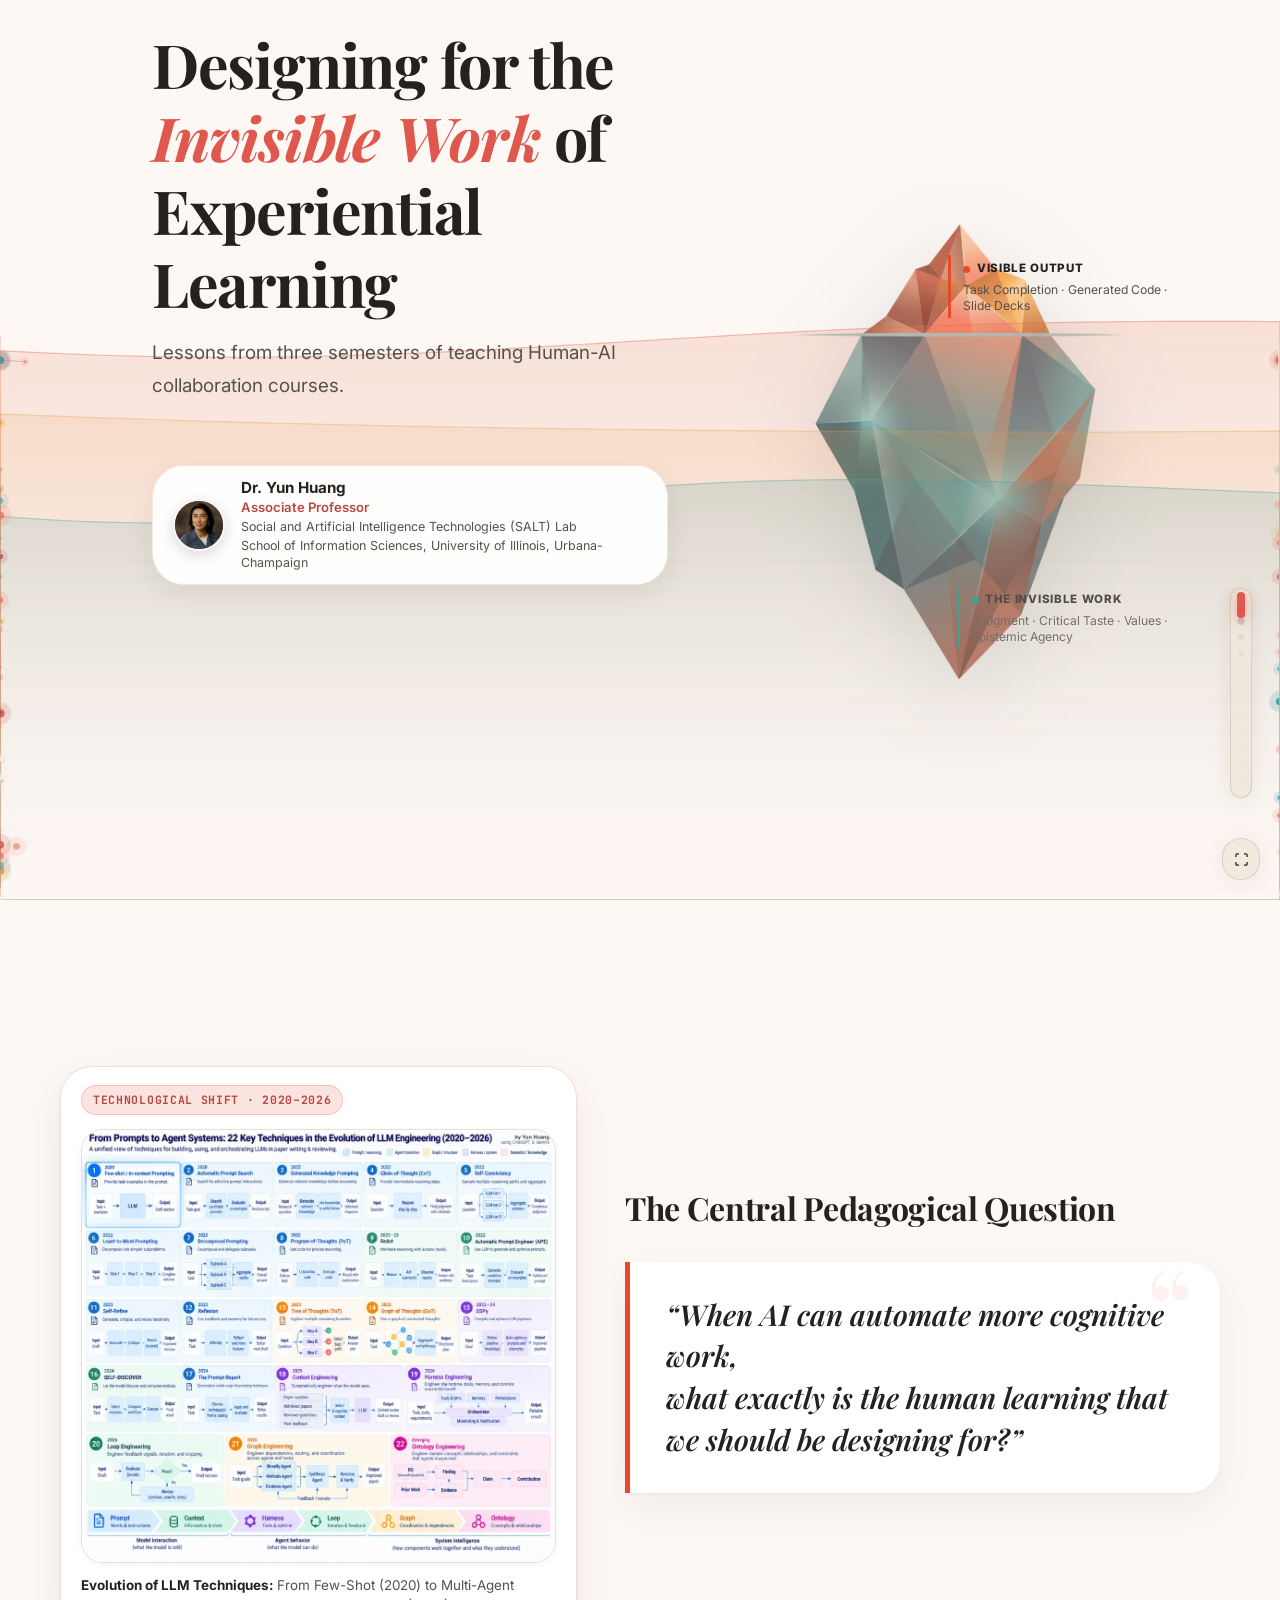
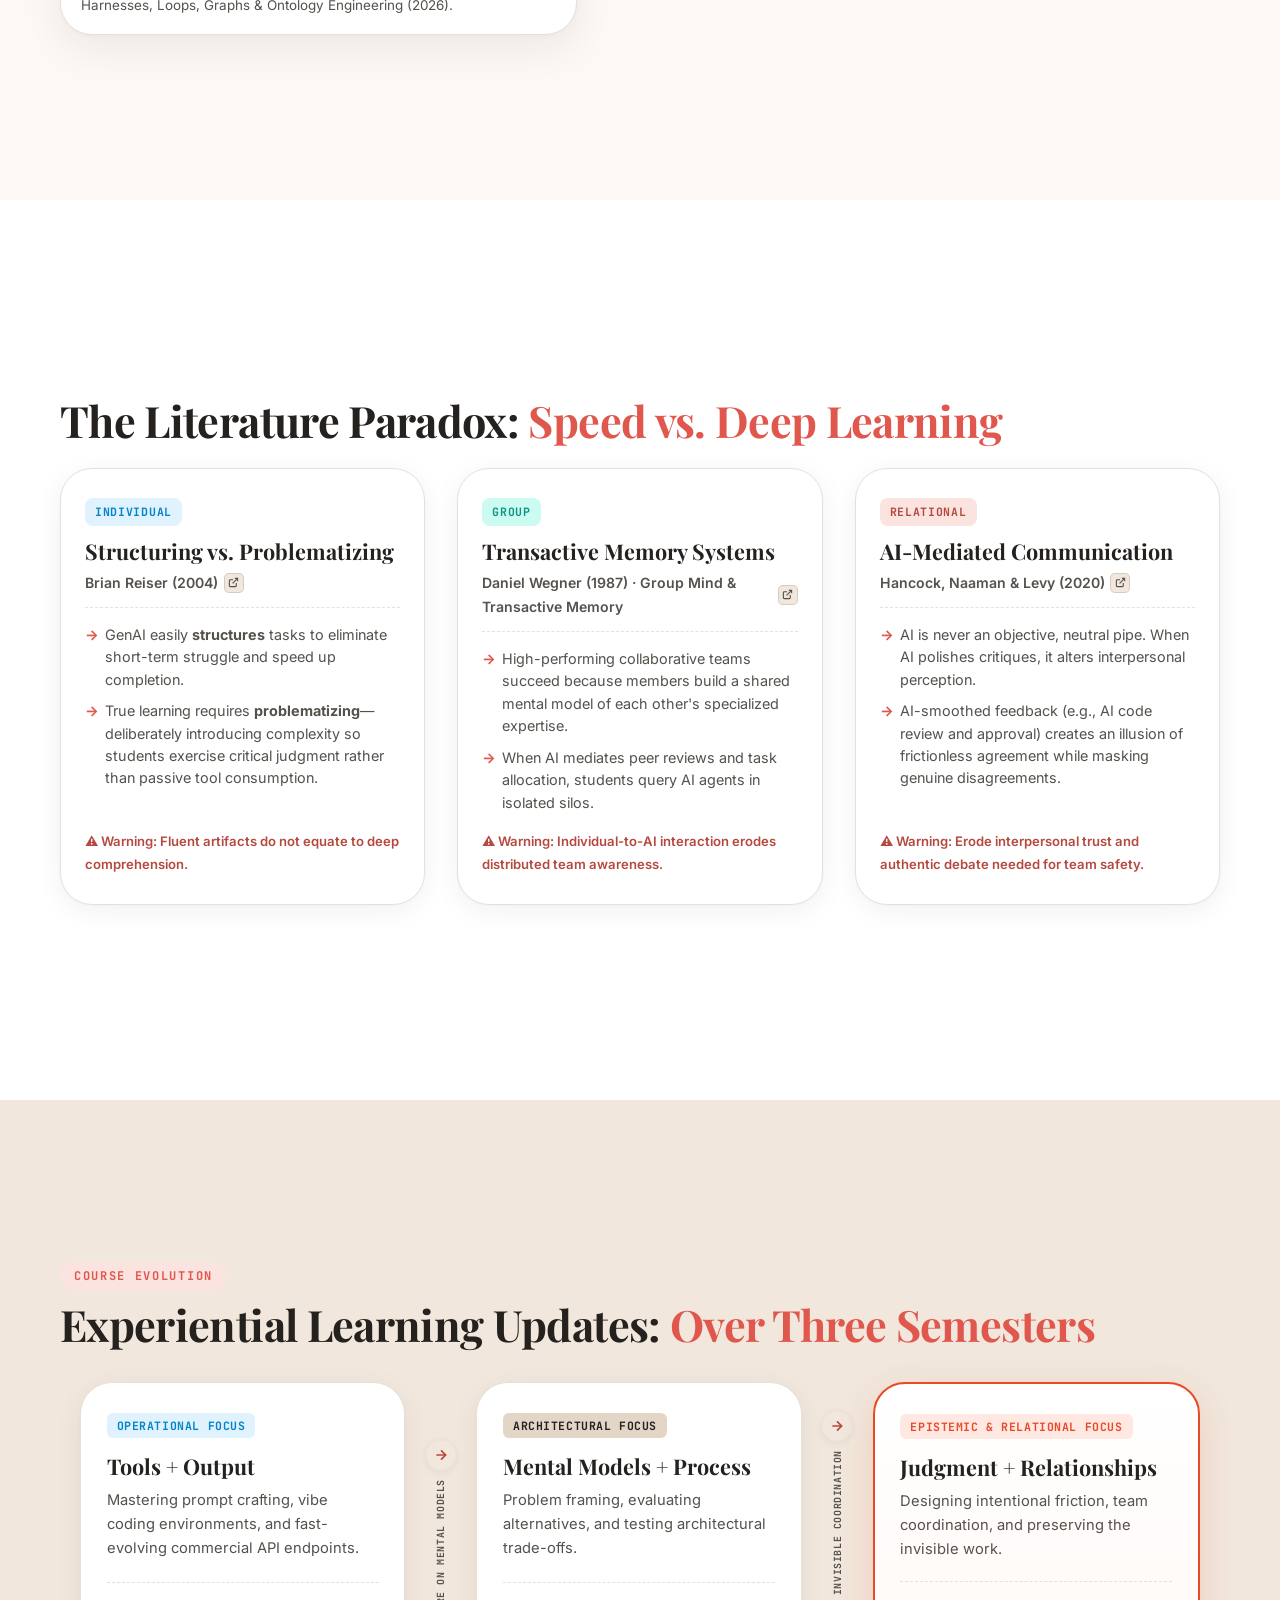
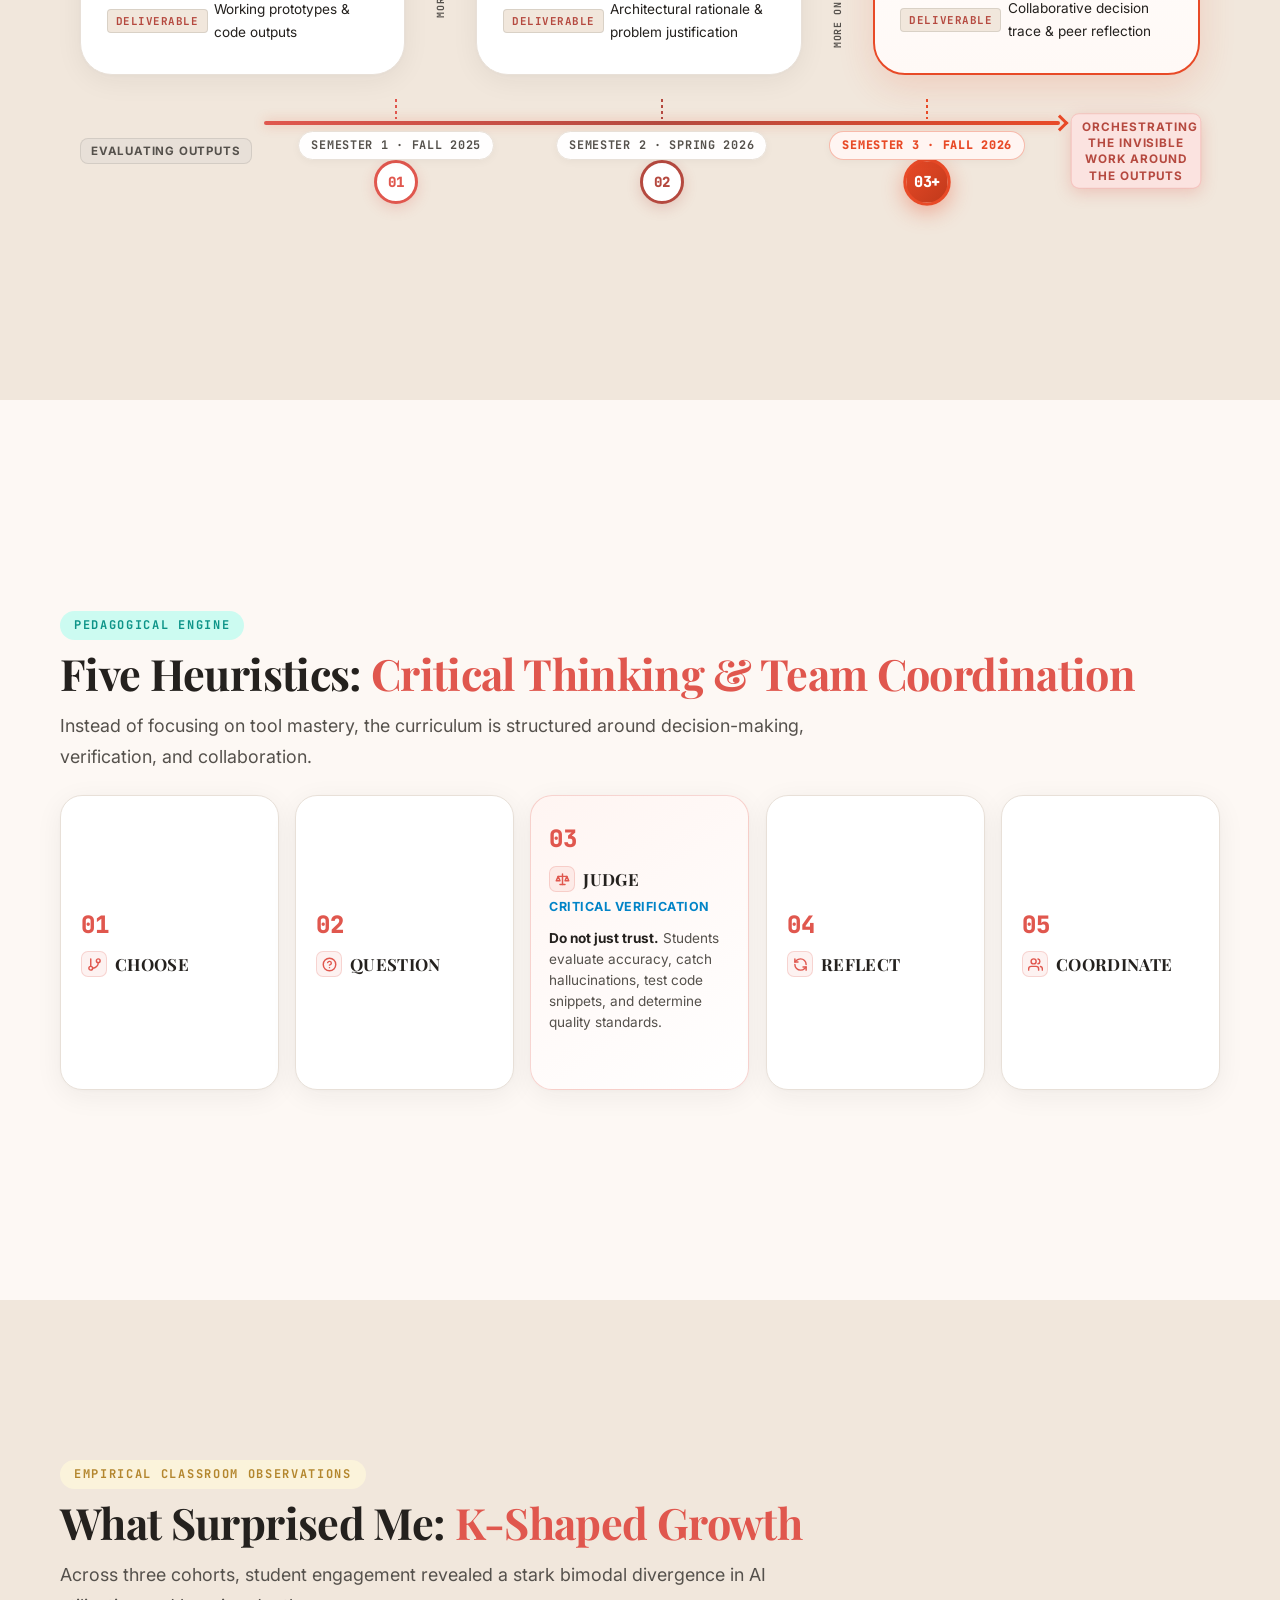
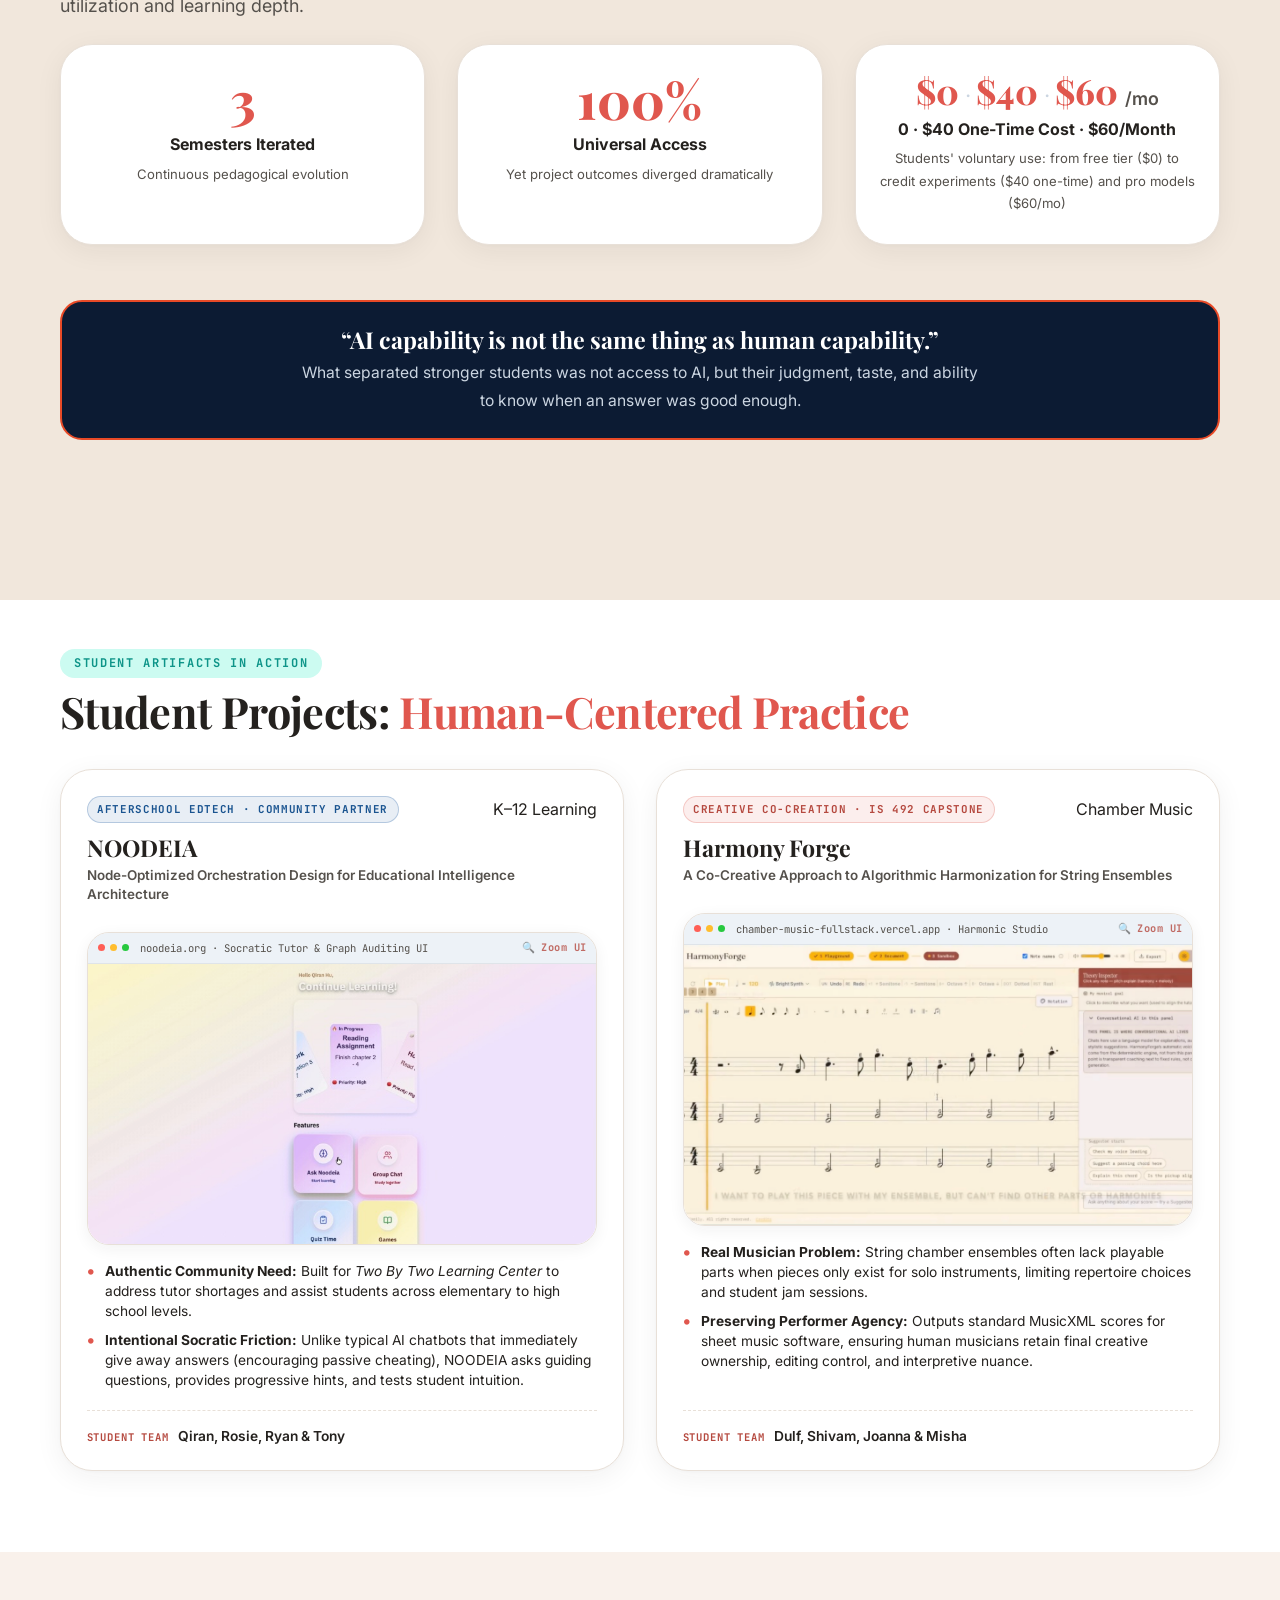
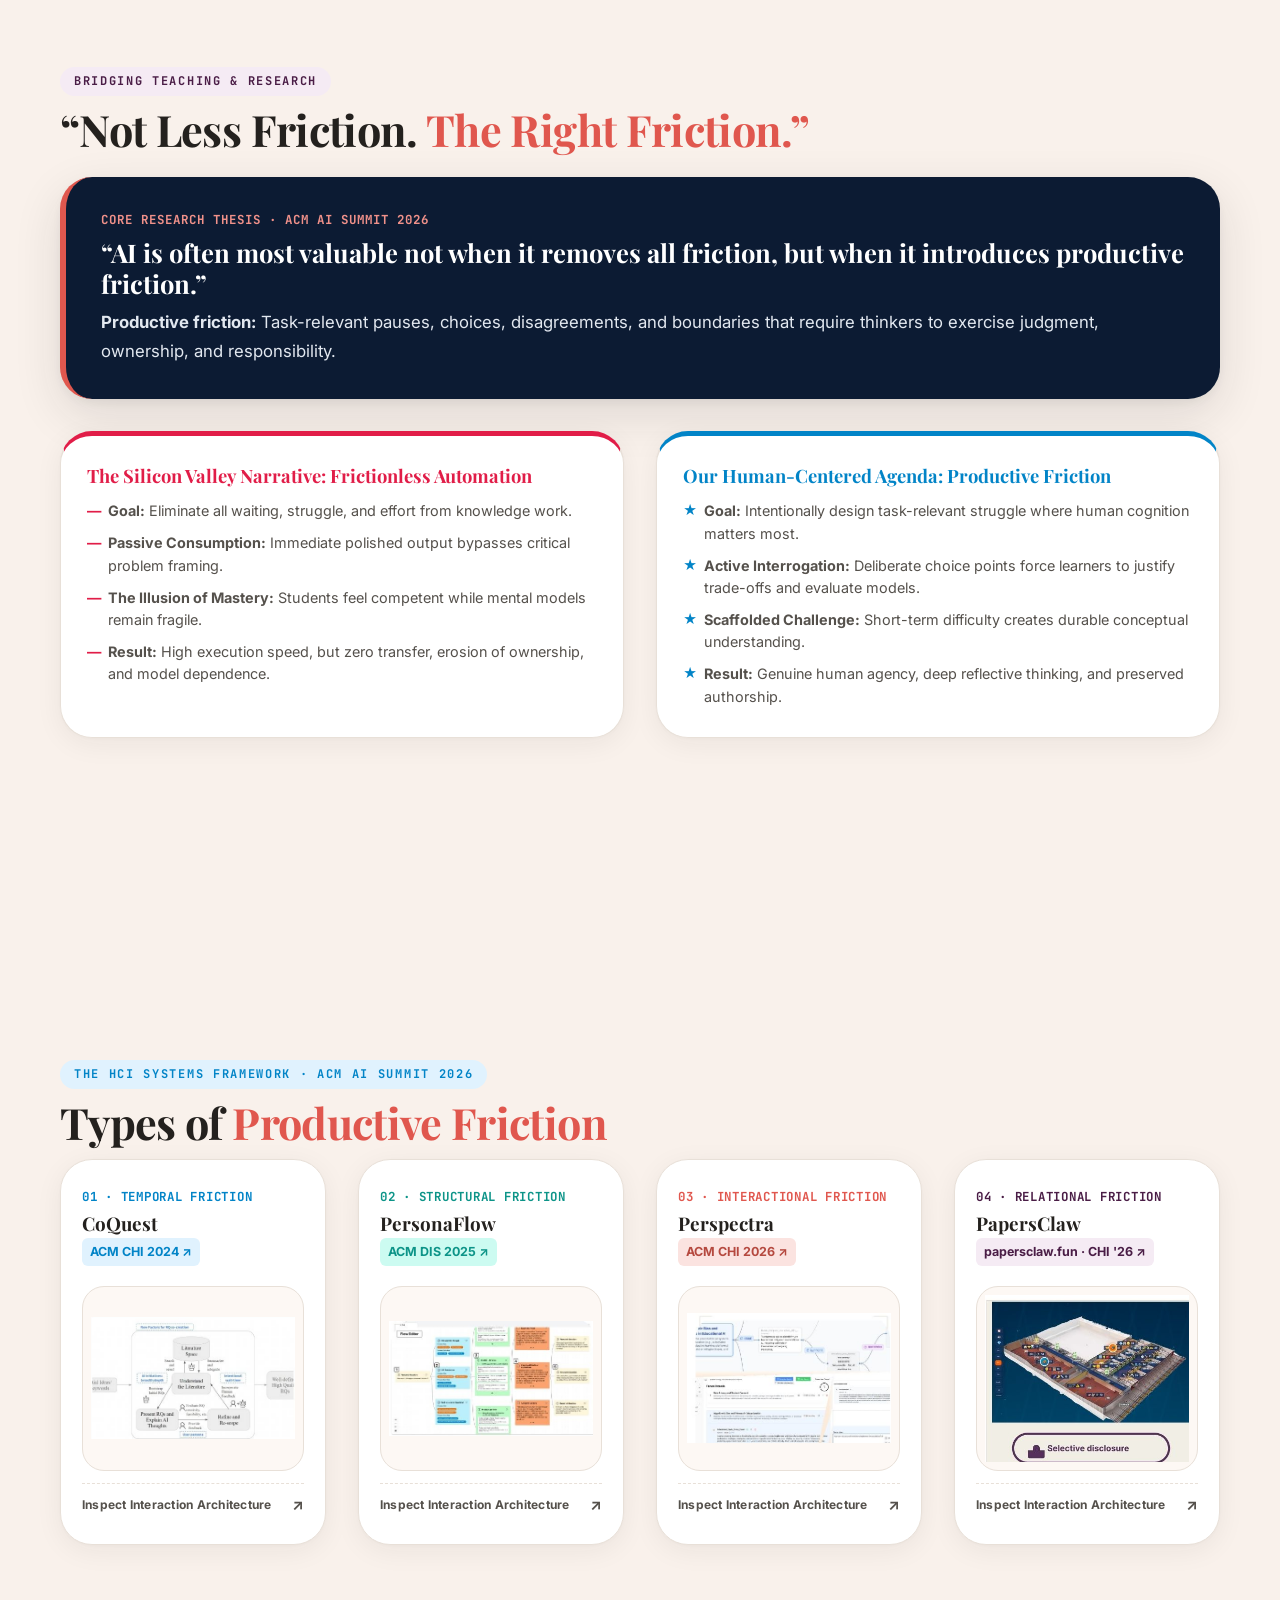
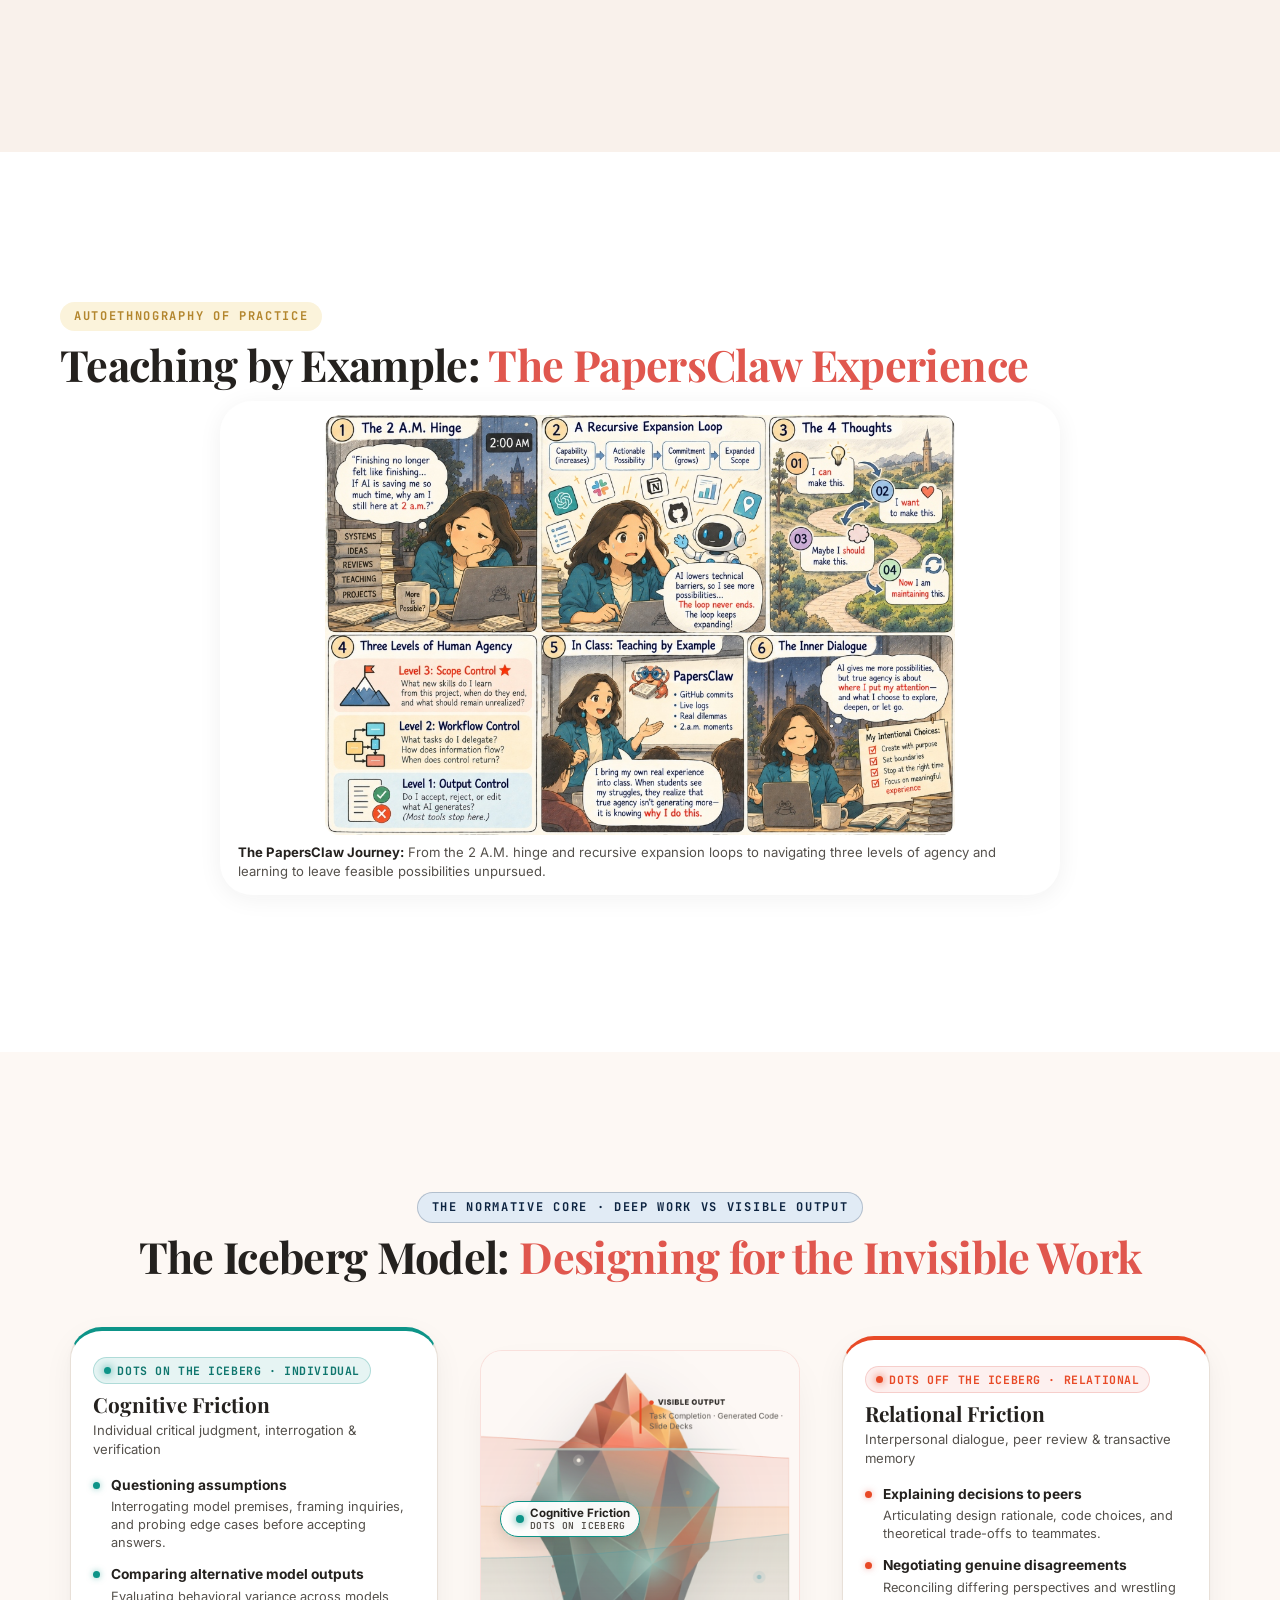
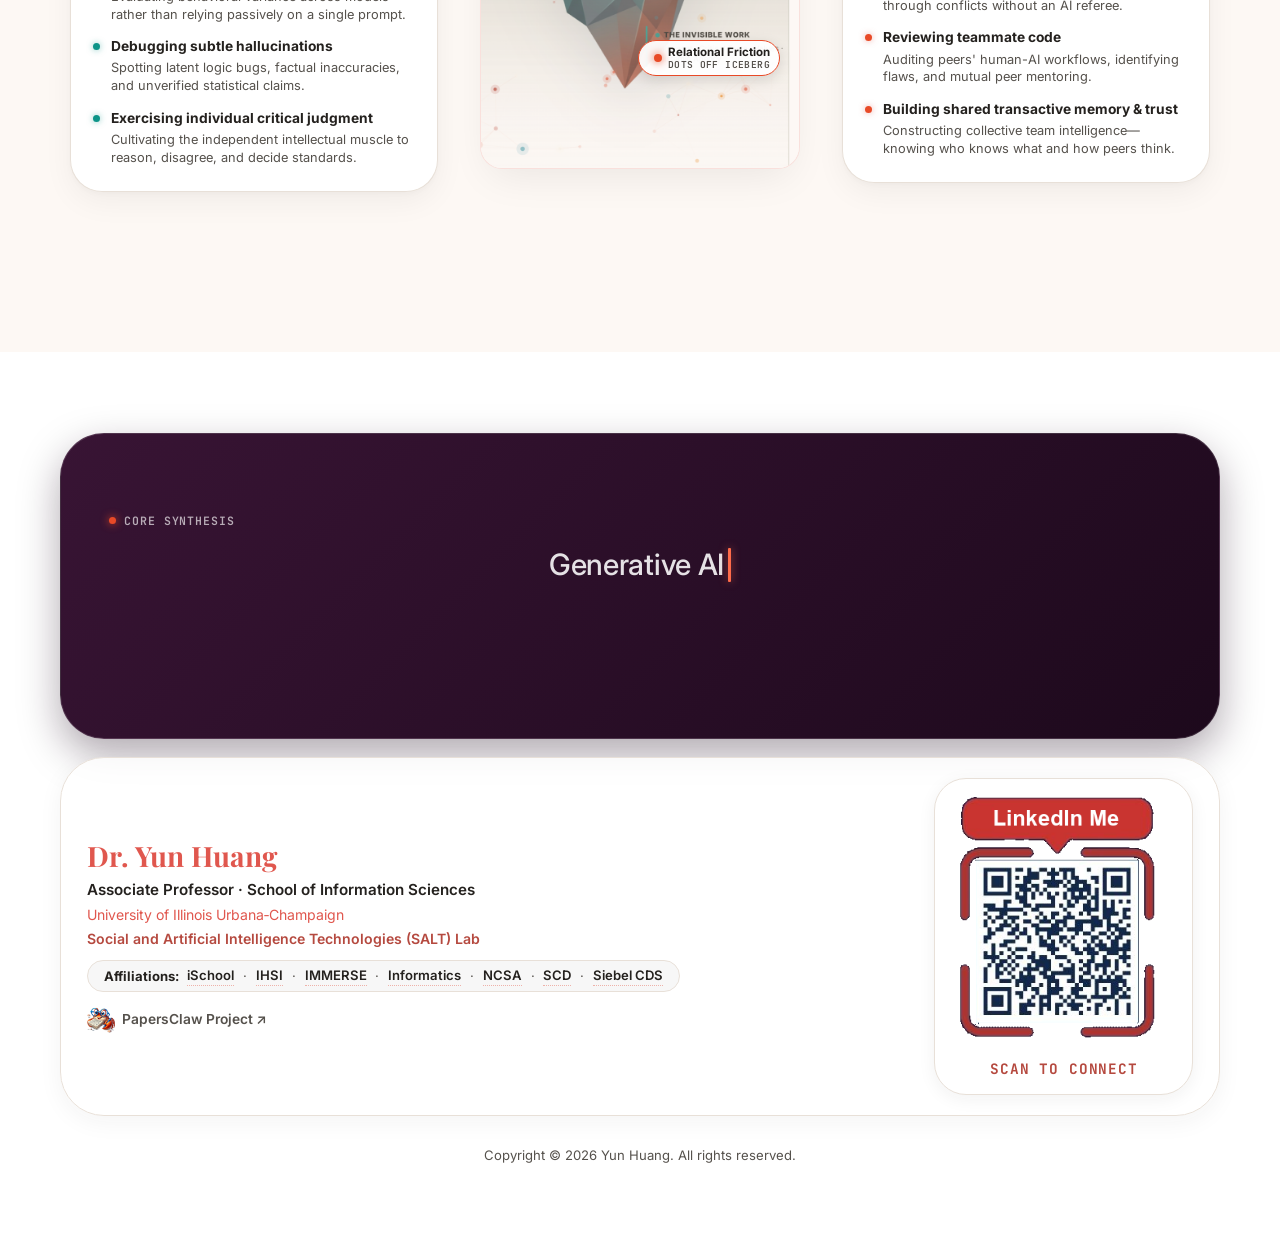
==== index.html @ 79f4a372 "Publish website release local" ====
<!DOCTYPE html> <html lang="en"> <head> <meta charset="UTF-8"> <meta name="viewport" content="width=device-width,initial-scale=1"> <title>Designing for the Invisible Work of Experiential Learning in the Era of AI — Dr. Yun Huang</title> <meta name="description" content="An interactive warm editorial scrollytelling presentation on embedding Human-Centered Design and Productive Friction into AI experiential learning, by Dr. Yun Huang at the Siebel Center for Design, UIUC."> <meta property="og:title" content="Designing for the Invisible Work — Dr. Yun Huang | Siebel Center for Design"> <meta property="og:type" content="article"> <link rel="icon" type="image/svg+xml" href="/assets/favicon-CUaUsV7Q.svg"> <script type="module" crossorigin src="/assets/app-CXg5jJ7I.js"></script> <link rel="stylesheet" crossorigin href="/assets/app-BGMHaXnI.css"> </head> <body> <div class="progress-bar" aria-hidden="true"></div> <div class="top-hover-zone" id="topHoverZone" aria-hidden="true"></div> <header class="nav-header on-first-page" id="topNav"> <div class="nav-brand"> <div class="nav-logo" aria-hidden="true">YH</div> <div class="nav-title"> Dr. Yun Huang <span>Associate Professor · School of Information Sciences, University of Illinois, Urbana-Champaign</span> </div> </div> <div class="nav-controls"> <div class="course-badge"> <svg width="12" height="12" viewBox="0 0 24 24" fill="none" stroke="currentColor" stroke-width="2.5"> <circle cx="12" cy="12" r="10"/> <path d="M12 16v-4m0-4h.01"/> </svg> SCD Talk · Sept 2026 </div> </div> </header> <nav class="vertical-progress-dock" id="verticalProgressDock" aria-label="12-Slide Deck Progress"> <div class="dock-thumb" id="dockThumb" role="slider" aria-label="Slide Scrubber" aria-valuemin="1" aria-valuemax="12" aria-valuenow="1" tabindex="0" title="Drag up or down to scrub through slides"> <span class="thumb-tooltip" id="thumbTooltip">0:00 · The Pedagogical Pivot</span> </div> <a href="#slide-1" class="vertical-progress-pill active" data-slide="1" aria-label="Slide 1: The Pedagogical Pivot"> <span class="pill-tooltip">0:00 · The Pedagogical Pivot</span> </a> <a href="#slide-2" class="vertical-progress-pill" data-slide="2" aria-label="Slide 2: The Central Question"> <span class="pill-tooltip">0:30 · The Central Question</span> </a> <a href="#slide-3" class="vertical-progress-pill" data-slide="3" aria-label="Slide 3: Literature Paradox"> <span class="pill-tooltip">0:45 · Literature Paradox</span> </a> <a href="#slide-4" class="vertical-progress-pill" data-slide="4" aria-label="Slide 4: Three Semesters Updates"> <span class="pill-tooltip">1:15 · Three Semesters Updates</span> </a> <a href="#slide-5" class="vertical-progress-pill" data-slide="5" aria-label="Slide 5: Five Heuristics"> <span class="pill-tooltip">1:45 · Five Heuristics</span> </a> <a href="#slide-6" class="vertical-progress-pill" data-slide="6" aria-label="Slide 6: K-Shaped Growth"> <span class="pill-tooltip">2:45 · K-Shaped Growth</span> </a> <a href="#slide-7" class="vertical-progress-pill" data-slide="7" aria-label="Slide 7: Student Projects"> <span class="pill-tooltip">3:30 · Student Projects</span> </a> <a href="#slide-8" class="vertical-progress-pill" data-slide="8" aria-label="Slide 8: The Right Friction"> <span class="pill-tooltip">4:00 · The Right Friction</span> </a> <a href="#slide-9" class="vertical-progress-pill" data-slide="9" aria-label="Slide 9: 4 Types of Friction"> <span class="pill-tooltip">4:40 · 4 Types of Friction</span> </a> <a href="#slide-10" class="vertical-progress-pill" data-slide="10" aria-label="Slide 10: PapersClaw & Scope Control"> <span class="pill-tooltip">5:20 · PapersClaw & Scope Control</span> </a> <a href="#slide-11" class="vertical-progress-pill" data-slide="11" aria-label="Slide 11: The Iceberg Model"> <span class="pill-tooltip">6:10 · The Iceberg Model</span> </a> <a href="#slide-12" class="vertical-progress-pill" data-slide="12" aria-label="Slide 12: Designing for Invisible Work"> <span class="pill-tooltip">6:55 · Designing for Invisible Work</span> </a> </nav> <div class="bottom-controls" id="bottomControls" aria-label="Presenter Controls"> <button class="bottom-btn" id="btnFullscreen" aria-label="Toggle Fullscreen" title="Toggle Fullscreen (F)"> <svg width="15" height="15" viewBox="0 0 24 24" fill="none" stroke="currentColor" stroke-width="2"> <path d="M8 3H5a2 2 0 0 0-2 2v3m18 0V5a2 2 0 0 0-2-2h-3m0 18h3a2 2 0 0 0 2-2v-3M3 16v3a2 2 0 0 0 2 2h3"/> </svg> <span class="btn-tooltip">Fullscreen (F)</span> </button> </div> <section class="section section--cream hero" id="slide-1"> <canvas id="heroWaveCanvas" class="hero-wave-canvas" aria-hidden="true"></canvas> <div class="hero-inner"> <div class="hero-text"> <h1 class="hero-title"> Designing for the <em>Invisible Work</em> of Experiential Learning </h1> <p class="hero-description"> Lessons from three semesters of teaching Human-AI collaboration courses. </p> <div class="hero-speaker"> <div class="hero-speaker-avatar"> <img src="/assets/yun_huang-CgcAdXYY.jpg?v=headshot_v2" alt="Dr. Yun Huang"> </div> <div class="hero-speaker-info"> <strong>Dr. Yun Huang</strong> <span class="speaker-role">Associate Professor</span> <span class="speaker-affiliation">Social and Artificial Intelligence Technologies (SALT) Lab</span> <span class="speaker-affiliation">School of Information Sciences, University of Illinois, Urbana-Champaign</span> </div> </div> </div> <div class="hero-visual"> <div class="hero-iceberg-wrapper"> <img src="/assets/hero_iceberg-BILG-JTS.png?v=transparent" alt="Experiential Learning Iceberg Model" class="hero-iceberg-img"> <div class="hero-iceberg-tag hero-iceberg-tag--above"> <div class="tag-title"><span class="dot"></span> Visible Output</div> <span class="tag-sub">Task Completion · Generated Code · Slide Decks</span> </div> <div class="hero-iceberg-tag hero-iceberg-tag--below"> <div class="tag-title"><span class="dot dot--teal"></span> The Invisible Work</div> <span class="tag-sub">Judgment · Critical Taste · Values · Epistemic Agency</span> </div> </div> </div> </div> </section> <section class="section section--cream central-question-page" id="slide-2" style="background:var(--cream)!important"> <div class="section-inner"> <div class="question-page-grid"> <div class="question-page-media reveal-left"> <div class="infographic-preview-card" data-popup-target="modal-prompt-evolution" role="button" tabindex="0" title="Click to view full high-res infographic"> <div class="infographic-badge-bar"> <span class="infographic-pill">Technological Shift · 2020–2026</span> </div> <div class="infographic-image-frame"> <img src="/assets/prompt_evolution-LneA-CwV.jpg?v=22tech" alt="From Prompts to Agent Systems: 22 Key Techniques in the Evolution of LLM Engineering (2020-2026)"> </div> <div class="infographic-caption-bar"> <strong>Evolution of LLM Techniques:</strong> From Few-Shot (2020) to Multi-Agent Harnesses, Loops, Graphs & Ontology Engineering (2026). </div> </div> </div> <div class="question-page-content reveal-right"> <h2 class="question-page-heading">The Central Pedagogical Question</h2> <div class="hero-question-display"> <blockquote class="hero-question-quote"> “When AI can automate more cognitive work,<br> what exactly is the human learning that we should be designing for?” </blockquote> </div> </div> </div> </div> </section> <section class="section section--white" id="slide-3"> <div class="section-inner"> <div class="section-header reveal"> <h2>The Literature Paradox: <span class="accent">Speed vs. Deep Learning</span></h2> </div> <div class="theory-trio reveal stagger"> <div class="theory-card" style="--i:0"> <span class="theory-badge badge-sky">Individual</span> <h3> <a href="https://doi.org/10.1207/s15327809jls1303_2" target="_blank" rel="noopener" class="paper-link" title="Read Brian Reiser (2004) Original Paper"> Structuring vs. Problematizing </a> </h3> <div class="theory-author"> <a href="https://doi.org/10.1207/s15327809jls1303_2" target="_blank" rel="noopener" class="author-citation-link" title="Brian Reiser (2004) Journal of the Learning Sciences"> Brian Reiser (2004) <span class="citation-icon-btn" aria-label="Open paper"><svg width="11" height="11" viewBox="0 0 24 24" fill="none" stroke="currentColor" stroke-width="2.4"> <path d="M18 13v6a2 2 0 0 1-2 2H5a2 2 0 0 1-2-2V8a2 2 0 0 1 2-2h6"/> <polyline points="15 3 21 3 21 9"/> <line x1="10" y1="14" x2="21" y2="3"/> </svg></span> </a> </div> <ul class="theory-bullets"> <li>GenAI easily <strong>structures</strong> tasks to eliminate short-term struggle and speed up completion. </li> <li>True learning requires <strong>problematizing</strong>—deliberately introducing complexity so students exercise critical judgment rather than passive tool consumption.</li> </ul> <div class="theory-warning">⚠️ Warning: Fluent artifacts do not equate to deep comprehension.</div> </div> <div class="theory-card" style="--i:1"> <span class="theory-badge badge-teal">Group</span> <h3> <a href="https://doi.org/10.1007/978-1-4612-4634-3_9" target="_blank" rel="noopener" class="paper-link" title="Read Daniel Wegner (1987) Original Paper"> Transactive Memory Systems </a> </h3> <div class="theory-author"> <a href="https://doi.org/10.1007/978-1-4612-4634-3_9" target="_blank" rel="noopener" class="author-citation-link" title="Daniel Wegner (1987) Transactive Memory in Theories of Group Behavior"> Daniel Wegner (1987) · Group Mind &amp; Transactive Memory <span class="citation-icon-btn" aria-label="Open paper"><svg width="11" height="11" viewBox="0 0 24 24" fill="none" stroke="currentColor" stroke-width="2.4"> <path d="M18 13v6a2 2 0 0 1-2 2H5a2 2 0 0 1-2-2V8a2 2 0 0 1 2-2h6"/> <polyline points="15 3 21 3 21 9"/> <line x1="10" y1="14" x2="21" y2="3"/> </svg></span> </a> </div> <ul class="theory-bullets"> <li>High-performing collaborative teams succeed because members build a shared mental model of each other's specialized expertise.</li> <li>When AI mediates peer reviews and task allocation, students query AI agents in isolated silos.</li> </ul> <div class="theory-warning">⚠️ Warning: Individual-to-AI interaction erodes distributed team awareness.</div> </div> <div class="theory-card" style="--i:2"> <span class="theory-badge badge-orange">Relational</span> <h3> <a href="https://doi.org/10.1093/jcmc/zmz022" target="_blank" rel="noopener" class="paper-link" title="Read Hancock et al. (2020) Original Paper"> AI-Mediated Communication </a> </h3> <div class="theory-author"> <a href="https://doi.org/10.1093/jcmc/zmz022" target="_blank" rel="noopener" class="author-citation-link" title="Hancock, Naaman &amp; Levy (2020) Journal of Computer-Mediated Communication"> Hancock, Naaman &amp; Levy (2020) <span class="citation-icon-btn" aria-label="Open paper"><svg width="11" height="11" viewBox="0 0 24 24" fill="none" stroke="currentColor" stroke-width="2.4"> <path d="M18 13v6a2 2 0 0 1-2 2H5a2 2 0 0 1-2-2V8a2 2 0 0 1 2-2h6"/> <polyline points="15 3 21 3 21 9"/> <line x1="10" y1="14" x2="21" y2="3"/> </svg></span> </a> </div> <ul class="theory-bullets"> <li>AI is never an objective, neutral pipe. When AI polishes critiques, it alters interpersonal perception. </li> <li>AI-smoothed feedback (e.g., AI code review and approval) creates an illusion of frictionless agreement while masking genuine disagreements. </li> </ul> <div class="theory-warning">⚠️ Warning: Erode interpersonal trust and authentic debate needed for team safety. </div> </div> </div> </div> </section> <section class="section section--sand" id="slide-4"> <div class="section-inner"> <div class="section-header reveal"> <div class="section-label section-label--coral">Course Evolution</div> <h2>Experiential Learning Updates: <span class="accent">Over Three Semesters</span></h2> </div> <div class="goals-timeline timeline-unfold-container reveal" id="goalsTimeline"> <div class="timeline-cards-row"> <div class="timeline-card" style="--i:0"> <div class="timeline-card-header"> <span class="timeline-level-badge level-operational">Operational Focus</span> </div> <h4>Tools + Output</h4> <p>Mastering prompt crafting, vibe coding environments, and fast-evolving commercial API endpoints.</p> <div class="evolution-card-meta"> <span class="meta-tag">Deliverable</span> Working prototypes &amp; code outputs </div> </div> <div class="timeline-flow-connector" aria-hidden="true"> <div class="flow-circle"> <svg width="16" height="16" viewBox="0 0 24 24" fill="none" stroke="currentColor" stroke-width="2.5"> <path d="M5 12h14M12 5l7 7-7 7"/> </svg> </div> <span class="flow-text">More on Mental Models</span> </div> <div class="timeline-card" style="--i:1"> <div class="timeline-card-header"> <span class="timeline-level-badge level-architectural">Architectural Focus</span> </div> <h4>Mental Models + Process</h4> <p>Problem framing, evaluating alternatives, and testing architectural trade-offs.</p> <div class="evolution-card-meta"> <span class="meta-tag">Deliverable</span> Architectural rationale &amp; problem justification </div> </div> <div class="timeline-flow-connector" aria-hidden="true"> <div class="flow-circle"> <svg width="16" height="16" viewBox="0 0 24 24" fill="none" stroke="currentColor" stroke-width="2.5"> <path d="M5 12h14M12 5l7 7-7 7"/> </svg> </div> <span class="flow-text">More on Invisible Coordination</span> </div> <div class="timeline-card timeline-card--culmination" style="--i:2"> <div class="timeline-card-header"> <span class="timeline-level-badge level-relational">Epistemic &amp; Relational Focus</span> </div> <h4>Judgment + Relationships</h4> <p>Designing intentional friction, team coordination, and preserving the invisible work.</p> <div class="evolution-card-meta"> <span class="meta-tag">Deliverable</span> Collaborative decision trace &amp; peer reflection </div> </div> </div> <div class="timeline-track-header"> <div class="timeline-track-with-labels"> <span class="timeline-edge-label timeline-edge-label--start">Evaluating Outputs</span> <div class="timeline-track-inner"> <div class="timeline-milestones"> <div class="timeline-milestone milestone-1"> <div class="milestone-dot"><span class="dot-num">01</span></div> <div class="milestone-time">Semester 1 · Fall 2025</div> <div class="milestone-stem"></div> </div> <div class="timeline-milestone milestone-2"> <div class="milestone-dot"><span class="dot-num">02</span></div> <div class="milestone-time">Semester 2 · Spring 2026</div> <div class="milestone-stem"></div> </div> <div class="timeline-milestone milestone-3"> <div class="milestone-dot"><span class="dot-num">03+</span></div> <div class="milestone-time">Semester 3 · Fall 2026</div> <div class="milestone-stem"></div> </div> </div> <div class="timeline-track-line" aria-hidden="true"> <div class="timeline-track-fill"></div> <div class="timeline-track-arrow"></div> </div> </div> <span class="timeline-edge-label timeline-edge-label--end">Orchestrating the invisible work around the outputs</span> </div> </div> </div> </div> </section> <section class="section section--cream" id="slide-5"> <div class="section-inner"> <div class="section-header reveal"> <div class="section-label section-label--teal">Pedagogical Engine</div> <h2>Five Heuristics: <span class="accent">Critical Thinking & Team Coordination</span></h2> <p class="section-desc"> Instead of focusing on tool mastery, the curriculum is structured around decision-making, verification, and collaboration. </p> </div> <div class="pipeline-track reveal"> <div class="pipeline-step auto-flipped" style="--i:0"> <div class="pipeline-card-inner"> <div class="pipeline-card-front"> <div class="pipeline-number">01</div> <h4> <span class="step-logo" aria-hidden="true"> <svg width="15" height="15" viewBox="0 0 24 24" fill="none" stroke="currentColor" stroke-width="2.3" stroke-linecap="round" stroke-linejoin="round"> <path d="M6 3v12"></path> <circle cx="18" cy="6" r="3"></circle> <circle cx="6" cy="18" r="3"></circle> <path d="M18 9a9 9 0 0 1-9 9"></path> </svg> </span> CHOOSE </h4> </div> <div class="pipeline-card-back"> <div class="pipeline-number">01</div> <h4> <span class="step-logo" aria-hidden="true"> <svg width="15" height="15" viewBox="0 0 24 24" fill="none" stroke="currentColor" stroke-width="2.3" stroke-linecap="round" stroke-linejoin="round"> <path d="M6 3v12"></path> <circle cx="18" cy="6" r="3"></circle> <circle cx="6" cy="18" r="3"></circle> <path d="M18 9a9 9 0 0 1-9 9"></path> </svg> </span> CHOOSE </h4> <div class="step-subtitle">Decision Making</div> <p><strong class="step-dont">Do not just produce.</strong> Students analyze task complexity, API costs, context windows, and latency to justify tool selection.</p> </div> </div> </div> <div class="pipeline-step" style="--i:1"> <div class="pipeline-card-inner"> <div class="pipeline-card-front"> <div class="pipeline-number">02</div> <h4> <span class="step-logo" aria-hidden="true"> <svg width="15" height="15" viewBox="0 0 24 24" fill="none" stroke="currentColor" stroke-width="2.3" stroke-linecap="round" stroke-linejoin="round"> <circle cx="12" cy="12" r="10"></circle> <path d="M9.09 9a3 3 0 0 1 5.83 1c0 2-3 3-3 3"></path> <line x1="12" y1="17" x2="12.01" y2="17"></line> </svg> </span> QUESTION </h4> </div> <div class="pipeline-card-back"> <div class="pipeline-number">02</div> <h4> <span class="step-logo" aria-hidden="true"> <svg width="15" height="15" viewBox="0 0 24 24" fill="none" stroke="currentColor" stroke-width="2.3" stroke-linecap="round" stroke-linejoin="round"> <circle cx="12" cy="12" r="10"></circle> <path d="M9.09 9a3 3 0 0 1 5.83 1c0 2-3 3-3 3"></path> <line x1="12" y1="17" x2="12.01" y2="17"></line> </svg> </span> QUESTION </h4> <div class="step-subtitle">Problem Framing</div> <p><strong class="step-dont">Do not just accept.</strong> Students formulate hypothesis-driven inquiries, test edge cases, and interrogate underlying model assumptions.</p> </div> </div> </div> <div class="pipeline-step" style="--i:2"> <div class="pipeline-card-inner"> <div class="pipeline-card-front"> <div class="pipeline-number">03</div> <h4> <span class="step-logo" aria-hidden="true"> <svg width="15" height="15" viewBox="0 0 24 24" fill="none" stroke="currentColor" stroke-width="2.3" stroke-linecap="round" stroke-linejoin="round"> <path d="M12 3v17"></path> <path d="M5 7h14"></path> <path d="M5 7l-3 7h6l-3-7z"></path> <path d="M19 7l-3 7h6l-3-7z"></path> <path d="M8 20h8"></path> </svg> </span> JUDGE </h4> </div> <div class="pipeline-card-back"> <div class="pipeline-number">03</div> <h4> <span class="step-logo" aria-hidden="true"> <svg width="15" height="15" viewBox="0 0 24 24" fill="none" stroke="currentColor" stroke-width="2.3" stroke-linecap="round" stroke-linejoin="round"> <path d="M12 3v17"></path> <path d="M5 7h14"></path> <path d="M5 7l-3 7h6l-3-7z"></path> <path d="M19 7l-3 7h6l-3-7z"></path> <path d="M8 20h8"></path> </svg> </span> JUDGE </h4> <div class="step-subtitle">Critical Verification</div> <p><strong class="step-dont">Do not just trust.</strong> Students evaluate accuracy, catch hallucinations, test code snippets, and determine quality standards.</p> </div> </div> </div> <div class="pipeline-step" style="--i:3"> <div class="pipeline-card-inner"> <div class="pipeline-card-front"> <div class="pipeline-number">04</div> <h4> <span class="step-logo" aria-hidden="true"> <svg width="15" height="15" viewBox="0 0 24 24" fill="none" stroke="currentColor" stroke-width="2.3" stroke-linecap="round" stroke-linejoin="round"> <path d="M21 12a9 9 0 0 0-9-9 9.75 9.75 0 0 0-6.74 2.74L3 8"></path> <polyline points="3 3 3 8 8 8"></polyline> <path d="M3 12a9 9 0 0 0 9 9 9.75 9.75 0 0 0 6.74-2.74L21 16"></path> <polyline points="16 16 21 16 21 21"></polyline> </svg> </span> REFLECT </h4> </div> <div class="pipeline-card-back"> <div class="pipeline-number">04</div> <h4> <span class="step-logo" aria-hidden="true"> <svg width="15" height="15" viewBox="0 0 24 24" fill="none" stroke="currentColor" stroke-width="2.3" stroke-linecap="round" stroke-linejoin="round"> <path d="M21 12a9 9 0 0 0-9-9 9.75 9.75 0 0 0-6.74 2.74L3 8"></path> <polyline points="3 3 3 8 8 8"></polyline> <path d="M3 12a9 9 0 0 0 9 9 9.75 9.75 0 0 0 6.74-2.74L21 16"></path> <polyline points="16 16 21 16 21 21"></polyline> </svg> </span> REFLECT </h4> <div class="step-subtitle">Durable Synthesis</div> <p><strong class="step-dont">Do not just automate.</strong> Students articulate why specific paths were chosen, document rejected alternatives, and distill portable models.</p> </div> </div> </div> <div class="pipeline-step" style="--i:4"> <div class="pipeline-card-inner"> <div class="pipeline-card-front"> <div class="pipeline-number">05</div> <h4> <span class="step-logo" aria-hidden="true"> <svg width="15" height="15" viewBox="0 0 24 24" fill="none" stroke="currentColor" stroke-width="2.3" stroke-linecap="round" stroke-linejoin="round"> <path d="M17 21v-2a4 4 0 0 0-4-4H5a4 4 0 0 0-4 4v2"></path> <circle cx="9" cy="7" r="4"></circle> <path d="M23 21v-2a4 4 0 0 0-3-3.87"></path> <path d="M16 3.13a4 4 0 0 1 0 7.75"></path> </svg> </span> COORDINATE </h4> </div> <div class="pipeline-card-back"> <div class="pipeline-number">05</div> <h4> <span class="step-logo" aria-hidden="true"> <svg width="15" height="15" viewBox="0 0 24 24" fill="none" stroke="currentColor" stroke-width="2.3" stroke-linecap="round" stroke-linejoin="round"> <path d="M17 21v-2a4 4 0 0 0-4-4H5a4 4 0 0 0-4 4v2"></path> <circle cx="9" cy="7" r="4"></circle> <path d="M23 21v-2a4 4 0 0 0-3-3.87"></path> <path d="M16 3.13a4 4 0 0 1 0 7.75"></path> </svg> </span> COORDINATE </h4> <div class="step-subtitle">Human Teamwork</div> <p><strong class="step-dont">Do not just work individually.</strong> Students divide system architectures across peers, conduct peer reviews, and establish shared team memory.</p> </div> </div> </div> </div> </div> </section> <section class="section section--sand" id="slide-6"> <div class="section-inner"> <div class="section-header reveal"> <div class="section-label section-label--gold">Empirical Classroom Observations</div> <h2>What Surprised Me: <span class="accent">K-Shaped Growth</span></h2> <p class="section-desc"> Across three cohorts, student engagement revealed a stark bimodal divergence in AI utilization and learning depth. </p> </div> <div class="metrics reveal stagger"> <div class="metric" style="--i:0"> <div class="metric-value" data-count="3">0</div> <div class="metric-label">Semesters Iterated</div> <div class="metric-sub">Continuous pedagogical evolution</div> </div> <div class="metric" style="--i:1"> <div class="metric-value" data-count="100" data-suffix="%">0%</div> <div class="metric-label">Universal Access</div> <div class="metric-sub">Yet project outcomes diverged dramatically</div> </div> <div class="metric" style="--i:2"> <div class="metric-value metric-value--tiered"> <span class="m-val">$0</span> <span class="m-sep">·</span> <span class="m-val" data-prefix="$" data-count="40">$0</span> <span class="m-sep">·</span> <span class="m-val" data-prefix="$" data-count="60">$0</span><span class="m-unit">/mo</span> </div> <div class="metric-label">0 · $40 One-Time Cost · $60/Month</div> <div class="metric-sub">Students' voluntary use: from free tier ($0) to credit experiments ($40 one-time) and pro models ($60/mo)</div> </div> </div> <div class="central-quote-banner reveal"> <h3>“AI capability is not the same thing as human capability.”</h3> <p>What separated stronger students was not access to AI, but their judgment, taste, and ability to know when an answer was good enough.</p> </div> </div> </section> <section class="section section--white" id="slide-7"> <div class="section-inner"> <div class="section-header reveal"> <div class="section-label section-label--teal">Student Artifacts in Action</div> <h2>Student Projects: <span class="accent">Human-Centered Practice</span></h2> </div> <div class="sample-projects-grid reveal"> <div class="project-showcase-card"> <div class="project-card-header"> <div class="project-top-meta"> <span class="project-badge badge-edtech">Afterschool EdTech · Community Partner</span> <span class="meta-tag">K–12 Learning</span> </div> <h3>NOODEIA</h3> <div class="project-full-title"> Node-Optimized Orchestration Design for Educational Intelligence Architecture </div> </div> <div class="project-thumb-frame" data-popup-target="modal-project-noodeia" role="button" tabindex="0" title="Click to view full NOODEIA system interface"> <div class="project-thumb-browser-bar"> <span class="browser-dot dot-red"></span> <span class="browser-dot dot-yellow"></span> <span class="browser-dot dot-green"></span> <span class="browser-address">noodeia.org · Socratic Tutor &amp; Graph Auditing UI</span> <span class="project-thumb-zoom">🔍 Zoom UI</span> </div> <div class="project-thumb-img-wrap"> <img src="/assets/noodeia-DO3NQMH8.jpg" alt="NOODEIA Socratic Tutor Application Interface" class="project-thumb-img"> </div> </div> <ul class="project-highlights"> <li> <strong>Authentic Community Need:</strong> Built for <em>Two By Two Learning Center</em> to address tutor shortages and assist students across elementary to high school levels. </li> <li> <strong>Intentional Socratic Friction:</strong> Unlike typical AI chatbots that immediately give away answers (encouraging passive cheating), NOODEIA asks guiding questions, provides progressive hints, and tests student intuition. </li> </ul> <p class="project-team"><span class="project-team-label">Student Team</span> Qiran, Rosie, Ryan &amp; Tony</p> </div> <div class="project-showcase-card"> <div class="project-card-header"> <div class="project-top-meta"> <span class="project-badge badge-music">Creative Co-Creation · IS 492 Capstone</span> <span class="meta-tag">Chamber Music</span> </div> <h3>Harmony Forge</h3> <div class="project-full-title"> A Co-Creative Approach to Algorithmic Harmonization for String Ensembles </div> </div> <div class="project-thumb-frame" data-popup-target="modal-project-harmony" role="button" tabindex="0" title="Click to view full Harmony Forge studio interface"> <div class="project-thumb-browser-bar"> <span class="browser-dot dot-red"></span> <span class="browser-dot dot-yellow"></span> <span class="browser-dot dot-green"></span> <span class="browser-address">chamber-music-fullstack.vercel.app · Harmonic Studio</span> <span class="project-thumb-zoom">🔍 Zoom UI</span> </div> <div class="project-thumb-img-wrap"> <img src="/assets/musicforge-y1u044Sp.jpg" alt="Harmony Forge Harmonic Studio Application Interface" class="project-thumb-img"> </div> </div> <ul class="project-highlights"> <li> <strong>Real Musician Problem:</strong> String chamber ensembles often lack playable parts when pieces only exist for solo instruments, limiting repertoire choices and student jam sessions. </li> <li> <strong>Preserving Performer Agency:</strong> Outputs standard MusicXML scores for sheet music software, ensuring human musicians retain final creative ownership, editing control, and interpretive nuance. </li> </ul> <p class="project-team"><span class="project-team-label">Student Team</span> Dulf, Shivam, Joanna &amp; Misha</p> </div> </div> </div> </section> <section class="section section--sand-warm" id="slide-8"> <div class="section-inner"> <div class="section-header reveal"> <div class="section-label section-label--plum">Bridging Teaching & Research</div> <h2>“Not Less Friction. <span class="accent">The Right Friction.”</span></h2> </div> <div class="thesis-box reveal"> <div class="thesis-tag">Core Research Thesis · ACM AI Summit 2026</div> <h3>“AI is often most valuable not when it removes all friction, but when it introduces productive friction.” </h3> <p> <strong>Productive friction:</strong> Task-relevant pauses, choices, disagreements, and boundaries that require thinkers to exercise judgment, ownership, and responsibility. </p> </div> <div class="friction-compare-grid reveal stagger"> <div class="compare-card compare-card--sv" style="--i:0"> <h4>The Silicon Valley Narrative: Frictionless Automation</h4> <ul> <li><strong>Goal:</strong> Eliminate all waiting, struggle, and effort from knowledge work.</li> <li><strong>Passive Consumption:</strong> Immediate polished output bypasses critical problem framing.</li> <li><strong>The Illusion of Mastery:</strong> Students feel competent while mental models remain fragile. </li> <li><strong>Result:</strong> High execution speed, but zero transfer, erosion of ownership, and model dependence.</li> </ul> </div> <div class="compare-card compare-card--hcd" style="--i:1"> <h4>Our Human-Centered Agenda: Productive Friction</h4> <ul> <li><strong>Goal:</strong> Intentionally design task-relevant struggle where human cognition matters most. </li> <li><strong>Active Interrogation:</strong> Deliberate choice points force learners to justify trade-offs and evaluate models.</li> <li><strong>Scaffolded Challenge:</strong> Short-term difficulty creates durable conceptual understanding. </li> <li><strong>Result:</strong> Genuine human agency, deep reflective thinking, and preserved authorship.</li> </ul> </div> </div> </div> </section> <section class="section section--sand-warm" id="slide-9"> <div class="section-inner"> <div class="section-header reveal"> <div class="section-label section-label--sky">The HCI Systems Framework · ACM AI Summit 2026</div> <h2>Types of <span class="accent">Productive Friction</span></h2> </div> <div class="friction-quad-grid reveal stagger"> <div class="friction-quad-card" style="--i:0" data-popup-target="modal-coquest"> <div class="friction-num friction-num--sky">01 · TEMPORAL FRICTION</div> <h4>CoQuest</h4> <a href="https://dl.acm.org/doi/10.1145/3613904.3642698" target="_blank" rel="noopener" class="system-tag badge-sky card-tag-link" onclick="event.stopPropagation()" title="Open ACM Publication (DOI: 10.1145/3613904.3642698)">ACM CHI 2024 ↗</a> <div class="friction-card-img-wrap"> <img src="/assets/system_1_coquest-BrANg6UJ.png" alt="CoQuest System Architecture" class="friction-card-img"> </div> <div class="friction-card-cta"> <span>Inspect Interaction Architecture</span> <span class="cta-arrow">↗</span> </div> </div> <div class="friction-quad-card" style="--i:1" data-popup-target="modal-personaflow"> <div class="friction-num friction-num--teal">02 · STRUCTURAL FRICTION</div> <h4>PersonaFlow</h4> <a href="https://dl.acm.org/doi/10.1145/3715336.3735789" target="_blank" rel="noopener" class="system-tag badge-teal card-tag-link" onclick="event.stopPropagation()" title="Open ACM Publication (DOI: 10.1145/3715336.3735789)">ACM DIS 2025 ↗</a> <div class="friction-card-img-wrap"> <img src="/assets/system_2_personaflow-C2QAJ_He.png" alt="PersonaFlow System Architecture" class="friction-card-img"> </div> <div class="friction-card-cta"> <span>Inspect Interaction Architecture</span> <span class="cta-arrow">↗</span> </div> </div> <div class="friction-quad-card" style="--i:2" data-popup-target="modal-perspectra"> <div class="friction-num friction-num--coral">03 · INTERACTIONAL FRICTION</div> <h4>Perspectra</h4> <a href="https://dl.acm.org/doi/10.1145/3772318.3791560" target="_blank" rel="noopener" class="system-tag badge-orange card-tag-link" onclick="event.stopPropagation()" title="Open ACM Publication (DOI: 10.1145/3772318.3791560)">ACM CHI 2026 ↗</a> <div class="friction-card-img-wrap"> <img src="/assets/system_3_perspectra-C2Os36os.png" alt="Perspectra System Architecture" class="friction-card-img"> </div> <div class="friction-card-cta"> <span>Inspect Interaction Architecture</span> <span class="cta-arrow">↗</span> </div> </div> <div class="friction-quad-card" style="--i:3" data-popup-target="modal-papersclaw"> <div class="friction-num friction-num--plum">04 · RELATIONAL FRICTION</div> <h4>PapersClaw</h4> <a href="https://papersclaw.fun" target="_blank" rel="noopener" class="system-tag badge-plum card-tag-link" onclick="event.stopPropagation()" title="Open papersclaw.fun project">papersclaw.fun · CHI '26 ↗</a> <div class="friction-card-img-wrap"> <img src="/assets/system_4_papersclaw-8GxAjHRb.png" alt="PapersClaw System Architecture" class="friction-card-img"> </div> <div class="friction-card-cta"> <span>Inspect Interaction Architecture</span> <span class="cta-arrow">↗</span> </div> </div> </div> </div> </section> <section class="section section--white" id="slide-10"> <div class="section-inner"> <div class="section-header reveal"> <div class="section-label section-label--gold">Autoethnography of Practice</div> <h2>Teaching by Example: <span class="accent">The PapersClaw Experience</span></h2> </div> <div class="storyboard-preview-card reveal" data-popup-target="modal-storyboard" role="button" tabindex="0" title="Click to view full high-res storyboard"> <div class="storyboard-image-frame"> <img src="/assets/storyboard-Clm_buwi.png?v=option2" alt="6-panel storyboard: The 2 A.M. Hinge, A Recursive Expansion Loop, The 4 Thoughts, Three Levels of Human Agency, In Class: Teaching by Example, and The Inner Dialogue" class="storyboard-img"> </div> <div class="storyboard-caption-bar"> <strong>The PapersClaw Journey:</strong> From the 2 A.M. hinge and recursive expansion loops to navigating three levels of agency and learning to leave feasible possibilities unpursued. </div> </div> </div> </section> <section class="section section--cream" id="slide-11"> <div class="section-inner"> <div class="section-header text-center reveal"> <div class="section-label section-label--navy">The Normative Core · Deep Work vs Visible Output</div> <h2>The Iceberg Model: <span class="accent">Designing for the Invisible Work</span></h2> </div> <div class="iceberg-friction-stage reveal"> <div class="friction-pillar-card friction-pillar-card--cognitive"> <div class="friction-card-header"> <span class="friction-pill friction-pill--cognitive"> <span class="beacon beacon--cyan"></span> Dots On the Iceberg · Individual </span> <h3>Cognitive Friction</h3> <p class="friction-card-tagline">Individual critical judgment, interrogation &amp; verification</p> </div> <ul class="friction-feature-list"> <li> <div class="feature-bullet feature-bullet--cyan"></div> <div class="feature-text"> <strong>Questioning assumptions</strong> <span>Interrogating model premises, framing inquiries, and probing edge cases before accepting answers.</span> </div> </li> <li> <div class="feature-bullet feature-bullet--cyan"></div> <div class="feature-text"> <strong>Comparing alternative model outputs</strong> <span>Evaluating behavioral variance across models rather than relying passively on a single prompt.</span> </div> </li> <li> <div class="feature-bullet feature-bullet--cyan"></div> <div class="feature-text"> <strong>Debugging subtle hallucinations</strong> <span>Spotting latent logic bugs, factual inaccuracies, and unverified statistical claims.</span> </div> </li> <li> <div class="feature-bullet feature-bullet--cyan"></div> <div class="feature-text"> <strong>Exercising individual critical judgment</strong> <span>Cultivating the independent intellectual muscle to reason, disagree, and decide standards.</span> </div> </li> </ul> </div> <div class="iceberg-center-visual"> <div class="iceberg-img-frame"> <img src="/assets/iceberg_friction-DfnnCQr-.png" alt="The Iceberg Model: What Must Stay Human" class="iceberg-display-img"> <div class="iceberg-pin pin--cognitive"> <span class="pin-ring"></span> <span class="pin-dot"></span> <span class="pin-label">Cognitive Friction<small>Dots On Iceberg</small></span> </div> <div class="iceberg-pin pin--relational"> <span class="pin-ring"></span> <span class="pin-dot"></span> <span class="pin-label">Relational Friction<small>Dots Off Iceberg</small></span> </div> </div> </div> <div class="friction-pillar-card friction-pillar-card--relational"> <div class="friction-card-header"> <span class="friction-pill friction-pill--relational"> <span class="beacon beacon--coral"></span> Dots Off the Iceberg · Relational </span> <h3>Relational Friction</h3> <p class="friction-card-tagline">Interpersonal dialogue, peer review &amp; transactive memory</p> </div> <ul class="friction-feature-list"> <li> <div class="feature-bullet feature-bullet--coral"></div> <div class="feature-text"> <strong>Explaining decisions to peers</strong> <span>Articulating design rationale, code choices, and theoretical trade-offs to teammates.</span> </div> </li> <li> <div class="feature-bullet feature-bullet--coral"></div> <div class="feature-text"> <strong>Negotiating genuine disagreements</strong> <span>Reconciling differing perspectives and wrestling through conflicts without an AI referee.</span> </div> </li> <li> <div class="feature-bullet feature-bullet--coral"></div> <div class="feature-text"> <strong>Reviewing teammate code</strong> <span>Auditing peers' human-AI workflows, identifying flaws, and mutual peer mentoring.</span> </div> </li> <li> <div class="feature-bullet feature-bullet--coral"></div> <div class="feature-text"> <strong>Building shared transactive memory &amp; trust</strong> <span>Constructing collective team intelligence—knowing who knows what and how peers think.</span> </div> </li> </ul> </div> </div> </div> </section> <section class="section section--white" id="slide-12"> <div class="section-inner"> <div class="typewriter-stage reveal" id="slide12TypewriterStage" role="region" aria-label="Core Synthesis: Generative AI gives us velocity. Human-centered approaches help choose the direction"> <div class="typewriter-badge"> <span class="tw-badge-text"><span class="tw-badge-dot"></span>Core Synthesis</span> </div> <div class="typewriter-content"> <p class="typewriter-line typewriter-line-1" id="twLine1">Generative AI gives us velocity</p> <p class="typewriter-line typewriter-line-2" id="twLine2">Human-centered approaches help choose the&nbsp;<span class="direction-accent">direction</span></p> </div> <span class="typewriter-cursor" id="twCursor" aria-hidden="true"></span> </div> <div class="finale-footnote-stage reveal"> <div class="footnote-profile-group"> <div class="footer-brand"> <h3><a href="https://ischool.illinois.edu/people/yun-huang" target="_blank" rel="noopener" title="Dr. Yun Huang — iSchool Profile">Dr. Yun Huang</a></h3> </div> <p class="footer-role">Associate Professor · School of Information Sciences</p> <p class="footer-institution"><a href="https://illinois.edu/" target="_blank" rel="noopener" title="University of Illinois Urbana‑Champaign">University of Illinois Urbana&#8209;Champaign</a></p> <p class="footer-lab">Social and Artificial Intelligence Technologies (SALT) Lab</p> <div class="footer-affiliations"> <span class="affil-title">Affiliations:</span> <a href="https://ischool.illinois.edu/" target="_blank" rel="noopener" title="School of Information Sciences">iSchool</a> · <a href="https://healthinstitute.illinois.edu/" target="_blank" rel="noopener" title="Interdisciplinary Health Sciences Institute">IHSI</a> · <a href="https://immerse.illinois.edu/" target="_blank" rel="noopener" title="IMMERSE: Center for Immersive Computing">IMMERSE</a> · <a href="https://informatics.illinois.edu/" target="_blank" rel="noopener" title="Illinois Informatics">Informatics</a> · <a href="https://www.ncsa.illinois.edu/" target="_blank" rel="noopener" title="National Center for Supercomputing Applications">NCSA</a> · <a href="https://designcenter.illinois.edu/" target="_blank" rel="noopener" title="Siebel Center for Design">SCD</a> · <a href="https://siebelschool.illinois.edu/" target="_blank" rel="noopener" title="Siebel School of Computing and Data Science">Siebel CDS</a> </div> <div class="footer-links"> <a href="https://papersclaw.fun" target="_blank" rel="noopener"><img src="/assets/papersclaw_logo-CrPsQUnS.png" alt="" class="footer-link-logo">PapersClaw Project ↗</a> </div> </div> <a class="footnote-qr-card" href="https://www.linkedin.com/in/huangyun/" target="_blank" rel="noopener" title="Scan or click to connect with Dr. Yun Huang on LinkedIn"> <img src="/assets/qr_acm_clean_badge-BmqZcpZs.png" alt="QR Code: LinkedIn Me with Dr. Yun Huang" class="footnote-qr-img"> <span class="footnote-qr-label">Scan to connect</span> </a> </div> <p class="footer-meta reveal"> Copyright &copy; 2026 Yun Huang. All rights reserved. </p> </div> </section> <div class="detail-popup" id="modal-coquest"> <div class="detail-popup-overlay"></div> <div class="detail-popup-content"> <button class="detail-popup-close" aria-label="Close modal">✕</button> <a href="https://dl.acm.org/doi/10.1145/3613904.3642698" target="_blank" rel="noopener" class="system-tag badge-sky modal-tag-link" title="Open in ACM Digital Library"> ACM CHI 2024 · Best Paper Honorable Mention ↗ </a> <h3 class="modal-title">CoQuest: <span class="accent">Temporal Friction</span></h3> <div class="modal-system-img-wrap"> <img src="/assets/system_1_coquest-BrANg6UJ.png" alt="CoQuest System Architecture" class="modal-system-img"> </div> <div class="modal-details-grid"> <div class="modal-detail-block"> <div class="quad-section-sub">Interaction Design</div> <p>Iterative research-question branching with observable processing delays and active waiting moments. Treats LLMs as supports for literature-grounded ideation rather than instant streaming.</p> </div> <div class="modal-detail-block"> <div class="quad-section-sub">Preserved Capacity</div> <p>Reflection, control, and felt agency. A small temporal inefficiency creates cognitive space for reflection, correlating with a significantly stronger sense of authorial control.</p> </div> </div> <blockquote class="modal-quote"> “Require judgment before elaboration. When users pause to anticipate, their sense of agency over the outcome doubles.” </blockquote> <div class="modal-citation-box"> <div class="citation-head"> <div class="citation-head-left"> <span class="acm-icon-pill">ACM DL</span> <span class="citation-label">Official ACM Publication</span> </div> <a href="https://dl.acm.org/doi/10.1145/3613904.3642698" target="_blank" rel="noopener" class="acm-doi-link"> doi:10.1145/3613904.3642698 ↗ </a> </div> <p class="citation-bib"> Yiren Liu, Si Chen, Haocong Cheng, Mengxia Yu, Xiao Ran, Andrew Mo, Yiliu Tang, Yun Huang. 2024. <strong>CoQuest: Exploring Research Question Co-Creation with an LLM-based Agent</strong>. In <em>Proceedings of the 2024 CHI Conference on Human Factors in Computing Systems (CHI '24)</em>. </p> </div> <p class="modal-classroom-parallel"> <strong>Classroom Parallel:</strong> Requiring students to write down their own predictions and architectural sketches before prompting an AI copilot. </p> </div> </div> <div class="detail-popup" id="modal-personaflow"> <div class="detail-popup-overlay"></div> <div class="detail-popup-content"> <button class="detail-popup-close" aria-label="Close modal">✕</button> <a href="https://dl.acm.org/doi/10.1145/3715336.3735789" target="_blank" rel="noopener" class="system-tag badge-teal modal-tag-link" title="Open in ACM Digital Library"> ACM DIS 2025 ↗ </a> <h3 class="modal-title">PersonaFlow: <span class="accent">Structural Friction</span></h3> <div class="modal-system-img-wrap"> <img src="/assets/system_2_personaflow-C2QAJ_He.png" alt="PersonaFlow System Architecture" class="modal-system-img"> </div> <div class="modal-details-grid"> <div class="modal-detail-block"> <div class="quad-section-sub">Interaction Design</div> <p>Users choose and customize expert personas before receiving critique rather than one monolithic authority. Extends single-agent support to inspectable, multi-perspective ideation.</p> </div> <div class="modal-detail-block"> <div class="quad-section-sub">Preserved Capacity</div> <p>Ownership, perspective-taking, recall. Persona customization increases users' sense of control and recall of generated ideas, without raising cognitive load.</p> </div> </div> <blockquote class="modal-quote"> “Make disagreement inspectable. When students see multiple personas disagree, they stop treating AI as an oracle.” </blockquote> <div class="modal-citation-box"> <div class="citation-head"> <div class="citation-head-left"> <span class="acm-icon-pill">ACM DL</span> <span class="citation-label">Official ACM Publication</span> </div> <a href="https://dl.acm.org/doi/10.1145/3715336.3735789" target="_blank" rel="noopener" class="acm-doi-link"> doi:10.1145/3715336.3735789 ↗ </a> </div> <p class="citation-bib"> Yiren Liu, Pranav Sharma, Mehul Jitendra Oswal, Haijun Xia, Yun Huang. 2025. <strong>PersonaFlow: Designing LLM-Simulated Expert Perspectives for Enhanced Research Ideation</strong>. In <em>Proceedings of the 2025 ACM Designing Interactive Systems Conference (DIS '25)</em>. </p> </div> <p class="modal-classroom-parallel"> <strong>Classroom Parallel:</strong> Requiring multi-agent adversarial code audits and diverse stakeholder review panels during sprint evaluations. </p> </div> </div> <div class="detail-popup" id="modal-perspectra"> <div class="detail-popup-overlay"></div> <div class="detail-popup-content"> <button class="detail-popup-close" aria-label="Close modal">✕</button> <a href="https://dl.acm.org/doi/10.1145/3772318.3791560" target="_blank" rel="noopener" class="system-tag badge-orange modal-tag-link" title="Open in ACM Digital Library"> ACM CHI 2026 · Best Paper Honorable Mention ↗ </a> <h3 class="modal-title">Perspectra: <span class="accent">Interactional Friction</span></h3> <div class="modal-system-img-wrap"> <img src="/assets/system_3_perspectra-C2Os36os.png" alt="Perspectra System Architecture" class="modal-system-img"> </div> <div class="modal-details-grid"> <div class="modal-detail-block"> <div class="quad-section-sub">Interaction Design</div> <p>Threaded multi-agent deliberation where users choose which agent to address, visualize tensions between viewpoints, and revise proposals in response to targeted critique.</p> </div> <div class="modal-detail-block"> <div class="quad-section-sub">Preserved Capacity</div> <p>Critical thinking, revision, argument integration. More critical-thinking behavior and proposal revision than a group-chat baseline—AI responses become positions to question, not material to copy.</p> </div> </div> <blockquote class="modal-quote"> “Positions to question, not text to copy. Preserving authentic authorship through synthesis.” </blockquote> <div class="modal-citation-box"> <div class="citation-head"> <div class="citation-head-left"> <span class="acm-icon-pill">ACM DL</span> <span class="citation-label">Official ACM Publication</span> </div> <a href="https://dl.acm.org/doi/10.1145/3772318.3791560" target="_blank" rel="noopener" class="acm-doi-link"> doi:10.1145/3772318.3791560 ↗ </a> </div> <p class="citation-bib"> Yiren Liu, Viraj Nischal Shah, Sangho Suh, Pao Siangliulue, Tal August, Yun Huang. 2026. <strong>Perspectra: Choosing Your Experts Enhances Critical Thinking in Multi-Agent Research Ideation</strong>. In <em>Proceedings of the 2026 CHI Conference on Human Factors in Computing Systems (CHI '26)</em>. </p> </div> <p class="modal-classroom-parallel"> <strong>Classroom Parallel:</strong> Speed-dating prompt validation where student teams pit three frontier models against one another on edge cases. </p> </div> </div> <div class="detail-popup" id="modal-papersclaw"> <div class="detail-popup-overlay"></div> <div class="detail-popup-content"> <button class="detail-popup-close" aria-label="Close modal">✕</button> <a href="https://papersclaw.fun" target="_blank" rel="noopener" class="system-tag badge-plum modal-tag-link" title="Open papersclaw.fun Project Portal"> papersclaw.fun · ACM CHI 2026 ↗ </a> <h3 class="modal-title">PapersClaw: <span class="accent">Relational Friction & Scope Control</span></h3> <div class="modal-system-img-wrap"> <img src="/assets/system_4_papersclaw-8GxAjHRb.png" alt="PapersClaw System Architecture" class="modal-system-img"> </div> <div class="modal-details-grid"> <div class="modal-detail-block"> <div class="quad-section-sub">Interaction Design</div> <p>Researchers control what they disclose while transparent matching logic supports collaboration. Helps researchers surface potential synergies using transparent reasoning while preserving privacy.</p> </div> <div class="modal-detail-block"> <div class="quad-section-sub">Preserved Capacity</div> <p>Privacy, consent, collaboration agency. Selective disclosure and transparent matching logic protect consent and collaboration agency in physical, in-person interactions.</p> </div> </div> <blockquote class="modal-quote"> “Protect intellectual boundaries by default. The highest level of human agency is Scope Control: knowing when to stop.” </blockquote> <div class="modal-citation-box"> <div class="citation-head"> <div class="citation-head-left"> <span class="acm-icon-pill">ACM &amp; Web</span> <span class="citation-label">Project &amp; Conference Deployment</span> </div> <a href="https://papersclaw.fun" target="_blank" rel="noopener" class="acm-doi-link"> papersclaw.fun ↗ </a> </div> <p class="citation-bib"> Yun Huang et al. 2026. <strong>PapersClaw: AI-Powered Serendipitous Networking and Session Navigation for Academic Conferences</strong>. Deployed at the <em>2026 ACM CHI Conference on Human Factors in Computing Systems (CHI '26)</em> &amp; ACM AI Summit. </p> </div> <p class="modal-classroom-parallel"> <strong>Classroom Parallel:</strong> Helping student teams set strict MVP boundaries so they don't drown in feature creep at 4 a.m. </p> </div> </div> <div class="detail-popup" id="modal-prompt-evolution"> <div class="detail-popup-overlay"></div> <div class="detail-popup-content detail-popup-content--wide"> <button class="detail-popup-close" aria-label="Close modal">✕</button> <div class="infographic-modal-header"> <span class="theory-badge badge-sky">2020–2026 Evolutionary Horizon</span> <h3> From Prompts to Agent Systems: 22 Key Techniques in LLM Engineering (2020–2026) </h3> <p> A unified view of techniques spanning model interaction, agent behavior, and system intelligence across loops, graphs, and ontologies. </p> <p class="infographic-modal-credit"> Created by <strong>Yun Huang</strong> using <span class="credit-tool credit-tool--chatgpt">ChatGPT</span> &amp; <span class="credit-tool credit-tool--gemini">Gemini</span> </p> </div> <div class="infographic-modal-frame"> <img src="/assets/prompt_evolution-LneA-CwV.jpg?v=22tech" alt="22 Key Techniques in the Evolution of LLM Engineering (2020-2026)"> </div> </div> </div> <div class="detail-popup" id="modal-storyboard"> <div class="detail-popup-overlay"></div> <div class="detail-popup-content detail-popup-content--wide"> <button class="detail-popup-close" aria-label="Close modal">✕</button> <div class="infographic-modal-header"> <span class="theory-badge badge-coral">Autoethnography of Practice · Visual Storyboard</span> <h3> The PapersClaw Experience: 6 Moments in Navigating AI Autonomy &amp; Scope </h3> <p> Illustrating the 2 A.M. hinge, recursive expansion loops, the seductive sequence of obligation, three levels of human agency, and teaching by example. </p> <p class="infographic-modal-credit"> Created by <strong>Yun Huang</strong> using <span class="credit-tool credit-tool--chatgpt">ChatGPT</span> &amp; <span class="credit-tool credit-tool--gemini">Gemini</span> </p> </div> <div class="infographic-modal-frame"> <img src="/assets/storyboard-Clm_buwi.png?v=option2" alt="6-panel storyboard: The 2 A.M. Hinge, A Recursive Expansion Loop, The 4 Thoughts, Three Levels of Human Agency, In Class: Teaching by Example, and The Inner Dialogue"> </div> </div> <div class="detail-popup" id="modal-project-noodeia"> <div class="detail-popup-overlay"></div> <div class="detail-popup-content detail-popup-content--wide"> <button class="detail-popup-close" aria-label="Close modal">✕</button> <div class="infographic-modal-header"> <span class="theory-badge badge-edtech">Afterschool EdTech · Community Partner Deployment</span> <h3> NOODEIA: Socratic Scaffolding &amp; Knowledge Graph Reasoning Audits </h3> <p> Built for <em>Two By Two Learning Center</em> to diagnose student misconceptions through guided Socratic questions and progressive hints rather than instant answer dumping. </p> </div> <div class="infographic-modal-frame"> <img src="/assets/noodeia-DO3NQMH8.jpg" alt="NOODEIA Socratic Tutor UI and Threaded Guidance System"> </div> </div> </div> <div class="detail-popup" id="modal-project-harmony"> <div class="detail-popup-overlay"></div> <div class="detail-popup-content detail-popup-content--wide"> <button class="detail-popup-close" aria-label="Close modal">✕</button> <div class="infographic-modal-header"> <span class="theory-badge badge-music">Creative Co-Creation · IS 492 Capstone</span> <h3> Harmony Forge: Algorithmic Harmonization for String Chamber Ensembles </h3> <p> Synthesizing complementary string parts using deterministic voice-leading theory while exporting editable MusicXML scores to preserve human musician agency. </p> </div> <div class="infographic-modal-frame"> <img src="/assets/musicforge-y1u044Sp.jpg" alt="Harmony Forge Harmonic Studio Demo"> </div> </div> </div> </div></body> </html>
---- assets/app-BGMHaXnI.css ----
@import "https://fonts.googleapis.com/css2?family=Playfair+Display:ital,wght@0,400;0,600;0,700;0,800;1,400;1,600;1,700&family=Inter:wght@300;400;500;600;700;800&family=JetBrains+Mono:wght@400;500;700&display=swap";:root{--coral:#e0574e;--coral-soft:#f0918a;--coral-pale:#fbe3e0;--terracotta:#b5493f;--plum:#4a1d46;--plum-light:#6d3167;--plum-soft:#f5ebf4;--cream:#fdf8f4;--cream-warm:#f9f1eb;--sand:#f1e7dc;--sand-dark:#e4d6c7;--charcoal:#24211e;--slate:#55514c;--mist:#e8e0d8;--gold:#d4a952;--gold-light:#fbf3db;--gold-dark:#b3862e;--white:#fff;--navy:#0c1b33;--navy-light:#13294b;--navy-soft:#e8eff8;--sky:#0284c7;--sky-light:#e0f2fe;--teal:#0d9488;--teal-light:#ccfbf1;--illini-orange:#e84a27;--font-display:"Playfair Display", Georgia, serif;--font-body:"Inter", -apple-system, BlinkMacSystemFont, sans-serif;--font-mono:"JetBrains Mono", "Fira Code", monospace;--max-width:1160px;--max-narrow:820px;--radius-xs:8px;--radius-sm:14px;--radius-md:22px;--radius-lg:32px;--radius-xl:44px;--radius-blob:48% 52% 55% 45% / 50% 45% 55% 50%;--space-xs:.5rem;--space-sm:1rem;--space-md:2rem;--space-lg:3.5rem;--space-xl:5.5rem;--space-xxl:8rem;--shadow-subtle:0 2px 12px #24211e0a;--shadow-card:0 6px 28px #24211e0f, 0 1px 4px #24211e08;--shadow-pop:0 16px 48px #24211e1f, 0 4px 12px #24211e0d;--shadow-glow:0 0 35px #e0574e33;--ease-out-quint:cubic-bezier(.22, 1, .36, 1);--ease-spring:cubic-bezier(.34, 1.56, .64, 1);--duration-fast:.2s;--duration-med:.35s;--duration-slow:.65s}*,:before,:after{box-sizing:border-box;margin:0;padding:0}html{scroll-behavior:smooth;scroll-snap-type:y mandatory;-webkit-font-smoothing:antialiased;-moz-osx-font-smoothing:grayscale;scrollbar-width:none;-ms-overflow-style:none;font-size:16px}html::-webkit-scrollbar{width:0!important;height:0!important;display:none!important}body::-webkit-scrollbar{width:0!important;height:0!important;display:none!important}:fullscreen::-webkit-scrollbar{width:0!important;height:0!important;display:none!important}body.is-fullscreen::-webkit-scrollbar{width:0!important;height:0!important;display:none!important}::backdrop,body.is-fullscreen{scrollbar-width:none!important;-ms-overflow-style:none!important;background:var(--cream)!important}:fullscreen{scrollbar-width:none!important;-ms-overflow-style:none!important;background:var(--cream)!important}:-webkit-full-screen{scrollbar-width:none!important;-ms-overflow-style:none!important;background:var(--cream)!important}html:fullscreen{scrollbar-width:none!important;-ms-overflow-style:none!important;background:var(--cream)!important}html:-webkit-full-screen{scrollbar-width:none!important;-ms-overflow-style:none!important;background:var(--cream)!important}body{font-family:var(--font-body);color:var(--charcoal);background:var(--cream);scrollbar-width:none;-ms-overflow-style:none;line-height:1.72;overflow-x:hidden}::selection{background:var(--coral-pale);color:var(--terracotta)}img{max-width:100%;height:auto;display:block}a{color:var(--coral);transition:color var(--duration-fast) ease;text-decoration:none}a:hover{color:var(--terracotta)}h1,h2,h3,h4{font-family:var(--font-display);color:var(--charcoal);font-weight:700;line-height:1.2}h1{letter-spacing:-.02em;font-size:clamp(2.4rem,4.8vw,3.8rem)}h2{letter-spacing:-.015em;font-size:clamp(1.9rem,3.4vw,2.7rem)}h3{font-size:clamp(1.3rem,2.3vw,1.75rem)}h4{font-size:clamp(1.05rem,1.8vw,1.25rem)}.accent{color:var(--coral)}.plum{color:var(--plum)}.sky{color:var(--sky)}.teal{color:var(--teal)}.gold{color:var(--gold-dark)}p{color:var(--slate);max-width:68ch;font-size:clamp(.95rem,1.45vw,1.08rem);line-height:1.75}blockquote{font-family:var(--font-display);color:var(--plum);border-left:4px solid var(--coral);padding:var(--space-sm) var(--space-md);margin:var(--space-md) 0;background:var(--coral-pale);border-radius:0 var(--radius-sm) var(--radius-sm) 0;font-size:clamp(1.15rem,2.2vw,1.45rem);font-style:italic;line-height:1.55}.progress-bar{background:linear-gradient(90deg, var(--coral), var(--illini-orange), var(--plum));z-index:1000;width:0%;height:4px;transition:width .15s ease-out;position:fixed;top:0;left:0}.top-hover-zone{z-index:899;pointer-events:auto;height:28px;position:fixed;top:0;left:0;right:0}.nav-header{z-index:900;padding:0 var(--space-md);-webkit-backdrop-filter:blur(18px)saturate(1.4);background:#fdf8f4eb;border-bottom:1px solid #e0574e1a;justify-content:space-between;align-items:center;height:68px;transition:transform .36s cubic-bezier(.16,1,.3,1),box-shadow .25s,background .25s;display:flex;position:fixed;top:0;left:0;right:0;transform:translateY(0)}.nav-header.scrolled{box-shadow:0 4px 20px #24211e0f}.nav-header.is-dismissed{transform:translateY(-100%)}.top-hover-zone:hover+.nav-header.is-dismissed,.nav-header.is-dismissed:hover,.nav-header.is-dismissed.hover-revealed,.nav-header.is-dismissed:focus-within{transform:translateY(0);box-shadow:0 10px 32px #24211e29}.nav-header.on-first-page{-webkit-backdrop-filter:none;box-shadow:none;background:0 0;border-bottom-color:#0000}.nav-header.on-first-page .nav-brand{opacity:0;visibility:hidden;pointer-events:none;transition:opacity .28s,visibility .28s,transform .28s;transform:translateY(-6px)}.nav-header.on-first-page .course-badge{display:none}.nav-brand{align-items:center;gap:var(--space-sm);transition:opacity .28s,visibility .28s,transform .28s;display:flex}.nav-logo{border-radius:var(--radius-blob);background:linear-gradient(135deg, var(--coral), var(--plum));width:38px;height:38px;color:var(--white);font-family:var(--font-display);justify-content:center;align-items:center;font-size:1.05rem;font-weight:800;display:flex;box-shadow:0 4px 10px #e0574e4d}.nav-title{font-family:var(--font-display);color:var(--charcoal);flex-direction:column;font-size:.95rem;font-weight:700;line-height:1.2;display:flex}.nav-title span{font-family:var(--font-body);color:var(--slate);letter-spacing:.03em;font-size:.75rem;font-weight:500}.nav-controls{align-items:center;gap:var(--space-sm);margin-left:auto;display:flex}.course-badge{background:var(--coral-pale);color:var(--terracotta);letter-spacing:.04em;text-transform:uppercase;border-radius:20px;align-items:center;gap:6px;padding:4px 12px;font-size:.76rem;font-weight:700;display:inline-flex}.nav-btn{background:var(--sand);color:var(--charcoal);font-family:var(--font-body);cursor:pointer;transition:all var(--duration-fast) ease;border:1px solid #55514c33;border-radius:20px;align-items:center;gap:.4rem;padding:.35rem .8rem;font-size:.8rem;font-weight:600;display:inline-flex}.nav-btn:hover{background:var(--coral-pale);color:var(--terracotta);border-color:var(--coral-soft)}.nav-btn.active{background:var(--coral);color:var(--white);border-color:var(--coral);box-shadow:0 2px 8px #e0574e4d}.vertical-progress-dock{z-index:999;-webkit-backdrop-filter:blur(14px);transition:all var(--duration-med) var(--ease-out-quint);cursor:pointer;-webkit-user-select:none;user-select:none;touch-action:none;background:#f1e7dce0;border:1px solid #d4c4b2bf;border-radius:24px;flex-direction:column;align-items:center;gap:8px;padding:12px 6px;display:flex;position:fixed;top:auto;bottom:6.4rem;right:calc(1.25rem + 8px);transform:none;box-shadow:0 4px 20px #24211e14}.vertical-progress-dock:hover{background:#f1e7dcf5;box-shadow:0 6px 24px #24211e1f}.bottom-controls{z-index:999;-webkit-backdrop-filter:blur(14px);transition:all var(--duration-med) var(--ease-out-quint);background:#f1e7dce0;border:1px solid #d4c4b2bf;border-radius:20px;flex-direction:column;align-items:center;gap:6px;padding:6px 4px;display:flex;position:fixed;bottom:1.25rem;right:1.25rem;box-shadow:0 4px 20px #24211e14}.bottom-controls:hover{background:#f1e7dcf5;box-shadow:0 6px 24px #24211e1f}.bottom-btn{width:28px;height:28px;color:var(--charcoal);cursor:pointer;transition:all var(--duration-fast) ease;background:0 0;border:1px solid #0000;border-radius:50%;justify-content:center;align-items:center;padding:0;display:inline-flex;position:relative}.bottom-btn:hover{background:var(--coral-pale);color:var(--terracotta);border-color:var(--coral-soft);transform:scale(1.08)}.bottom-btn.active{background:var(--coral);color:var(--white);border-color:var(--coral);box-shadow:0 2px 8px #e0574e59}.bottom-btn .btn-tooltip{color:#fff;font-family:var(--font-body);white-space:nowrap;pointer-events:none;opacity:0;transition:all .2s var(--ease-out-quint);z-index:1002;background:#24211ef0;border:1px solid #ffffff26;border-radius:6px;padding:.35rem .65rem;font-size:.74rem;font-weight:600;position:absolute;top:50%;right:calc(100% + 12px);transform:translateY(-50%)translate(6px);box-shadow:0 4px 16px #00000040}.bottom-btn .btn-tooltip:after{content:"";border:5px solid #0000;border-left-color:#24211ef0;border-right-width:0;position:absolute;top:50%;left:100%;transform:translateY(-50%)}.bottom-btn:hover .btn-tooltip{opacity:1;transform:translateY(-50%)translate(0)}.vertical-progress-pill{opacity:.14;cursor:pointer;background:#55514c38;border:none;border-radius:50%;width:8px;height:8px;padding:0;text-decoration:none;transition:opacity .35s cubic-bezier(.22,1,.36,1),transform .35s cubic-bezier(.22,1,.36,1),background-color .35s,height .35s cubic-bezier(.22,1,.36,1),border-radius .35s,box-shadow .35s;display:block;position:relative;transform:scale(.68)}.vertical-progress-pill.dist-1{opacity:.5;background:#55514c73;transform:scale(.92)}.vertical-progress-pill.dist-2{opacity:.3;background:#55514c4d;transform:scale(.82)}.vertical-progress-pill.dist-3{opacity:.18;background:#55514c38;transform:scale(.74)}.vertical-progress-pill.dist-remote{opacity:.1;background:#55514c2e;transform:scale(.65)}.vertical-progress-pill.active{pointer-events:none;opacity:0!important;transform:scale(.5)!important}.dock-thumb{background:var(--coral);cursor:grab;z-index:10;pointer-events:auto;touch-action:none;-webkit-user-select:none;user-select:none;border-radius:5px;outline:none;width:8px;height:26px;transition:transform .15s,background .2s,box-shadow .2s;position:absolute;left:50%;transform:translate(-50%);box-shadow:0 2px 12px #e0574e8c}.dock-thumb:hover{background:var(--terracotta);transform:translate(-50%)scale(1.15);box-shadow:0 3px 16px #e0574eb3}.dock-thumb.dragging{cursor:grabbing;background:var(--terracotta);transition:none;transform:translate(-50%)scale(1.22);box-shadow:0 4px 20px #e0574ed9}.dock-thumb .thumb-tooltip{color:#fff;font-family:var(--font-body);white-space:nowrap;pointer-events:none;opacity:0;background:#24211ef0;border:1px solid #ffffff1a;border-radius:6px;padding:.35rem .7rem;font-size:.74rem;font-weight:600;transition:opacity .2s,transform .2s;position:absolute;top:50%;right:calc(100% + 14px);transform:translateY(-50%)translate(6px);box-shadow:0 4px 12px #00000026}.dock-thumb .thumb-tooltip:after{content:"";border:5px solid #0000;border-left-color:#24211ef0;border-right-width:0;position:absolute;top:50%;left:100%;transform:translateY(-50%)}.dock-thumb:hover .thumb-tooltip,.dock-thumb.dragging .thumb-tooltip{opacity:1;transform:translateY(-50%)translate(0)}body.is-scrubbing{-webkit-user-select:none!important;user-select:none!important;cursor:grabbing!important}body.is-scrubbing *{cursor:grabbing!important}.vertical-progress-pill:hover{opacity:1!important;background:var(--coral-soft)!important;transform:scale(1.35)!important}.vertical-progress-dock:hover .vertical-progress-pill.dist-remote{opacity:.32;transform:scale(.75)}.vertical-progress-dock:hover .vertical-progress-pill.dist-3{opacity:.48;transform:scale(.84)}.vertical-progress-dock:hover .vertical-progress-pill.dist-2{opacity:.68;transform:scale(.92)}.vertical-progress-pill .pill-tooltip{color:#fff;font-family:var(--font-body);white-space:nowrap;pointer-events:none;opacity:0;transition:all .2s var(--ease-out-quint);z-index:1002;background:#24211ef0;border:1px solid #ffffff26;border-radius:6px;padding:.35rem .7rem;font-size:.74rem;font-weight:600;position:absolute;top:50%;right:calc(100% + 14px);transform:translateY(-50%)translate(6px);box-shadow:0 4px 16px #00000040}.vertical-progress-pill .pill-tooltip:after{content:"";border:5px solid #0000;border-left-color:#24211ef0;border-right-width:0;position:absolute;top:50%;left:100%;transform:translateY(-50%)}.vertical-progress-pill:hover .pill-tooltip{opacity:1;transform:translateY(-50%)translate(0)}.speaker-notes{margin-top:var(--space-md);background:var(--sand);border-left:4px solid var(--gold);border-radius:0 var(--radius-sm) var(--radius-sm) 0;color:var(--charcoal);box-shadow:var(--shadow-subtle);padding:1.25rem 1.6rem;font-size:.9rem;display:none;position:relative}.speaker-notes-tag{font-family:var(--font-mono);text-transform:uppercase;color:var(--gold-dark);letter-spacing:.05em;align-items:center;gap:5px;margin-bottom:.5rem;font-size:.72rem;font-weight:700;display:inline-flex}.speaker-notes-content{font-style:italic;line-height:1.7}.speaker-notes-content p{color:#383531;margin-bottom:.65rem;font-size:.92rem}.speaker-notes-content p:last-child{margin-bottom:0}.speaker-notes-cue{font-family:var(--font-body);color:var(--charcoal);background:#d4a95226;border-radius:6px;margin-top:.6rem;padding:.4rem .8rem;font-size:.8rem;font-style:normal;font-weight:600;display:block}body.show-notes .speaker-notes{animation:notesFadeIn .35s var(--ease-out-quint);display:block}body.show-notes{scroll-snap-type:y proximity}html:has(body.show-notes){scroll-snap-type:y proximity}body.show-notes .section,body.show-notes .hero,body.show-notes .central-question-page{scroll-snap-align:start;height:auto;min-height:100vh;overflow:visible}@keyframes notesFadeIn{0%{opacity:0;transform:translateY(10px)}to{opacity:1;transform:translateY(0)}}.section{min-height:100dvh;padding:clamp(3rem, 5vh, 4.5rem) var(--space-md);box-sizing:border-box;scroll-snap-align:start;scroll-snap-stop:always;flex-direction:column;justify-content:center;display:flex;position:relative;overflow:hidden}.section-inner{width:100%;max-width:var(--max-width);z-index:2;margin:0 auto;position:relative}.section-header{margin-bottom:clamp(1rem,2.4vh,2.2rem)}.section-header.text-center{text-align:center}.section-header.text-center p{margin:0 auto}.section-label{font-family:var(--font-mono);text-transform:uppercase;letter-spacing:.14em;color:var(--coral);margin-bottom:var(--space-xs);background:var(--coral-pale);border-radius:16px;padding:4px 14px;font-size:.75rem;font-weight:700;display:inline-block}.section-label--sky{color:var(--sky);background:var(--sky-light)}.section-label--teal{color:var(--teal);background:var(--teal-light)}.section-label--plum{color:var(--plum);background:var(--plum-soft)}.section-label--gold{color:var(--gold-dark);background:var(--gold-light)}.section-label--navy{color:#0c2340;background:#e1ebf5;border:1px solid #0c234038;font-weight:700}.section--navy .section-label--navy{color:var(--sky-light);background:#ffffff26;border-color:#ffffff40}.section-desc{color:var(--slate);margin-top:.65rem;font-size:1.12rem}.section--white{background:var(--white)}.section--cream{background:var(--cream)}.section--sand{background:var(--sand)}.section--sand-warm{background:var(--cream-warm)}.section--coral{background:var(--coral);color:var(--white)}.section--coral h2,.section--coral h3,.section--coral p{color:var(--white)}.section--plum{background:var(--plum);color:var(--white)}.section--plum h2,.section--plum h3,.section--plum p{color:var(--white)}.section--navy{background:var(--navy);color:var(--white)}.section--navy h2,.section--navy h3,.section--navy p{color:var(--white)}.hero{box-sizing:border-box;scroll-snap-align:start;scroll-snap-stop:always;justify-content:center;align-items:center;width:100%;max-width:100%;min-height:100dvh;margin:0;padding:0;display:flex;position:relative;overflow:hidden}.hero-inner{width:100%;max-width:var(--max-width);padding:clamp(2rem, 3.5vh, 3rem) var(--space-lg) 3vh;gap:var(--space-xl);box-sizing:border-box;grid-template-columns:1.15fr .85fr;align-content:center;align-items:center;margin:0 auto;display:grid;position:relative}.hero-text{z-index:3;max-width:640px;padding-left:clamp(1.2rem,2.8vw,3rem);animation:1.2s ease-out .25s both heroTextEntrance;position:relative;transform:translateY(-130px)}@keyframes heroTextEntrance{0%{opacity:0}to{opacity:1}}.hero-visual{z-index:1;justify-content:center;align-items:center;height:100%;display:flex;position:relative}.notes-substrate-box{background:var(--white);border:1px solid var(--mist);border-left:4px solid var(--illini-orange);border-radius:var(--radius-md);box-shadow:var(--shadow-subtle);margin:1rem 0 .5rem;padding:1rem 1.25rem;font-style:normal}.notes-substrate-badge{font-family:var(--font-body);text-transform:uppercase;letter-spacing:.08em;color:var(--terracotta);background:var(--coral-pale);border-radius:999px;margin-bottom:.35rem;padding:3px 10px;font-size:.72rem;font-weight:700;display:inline-block}.notes-substrate-header h4{font-family:var(--font-display);color:var(--charcoal);margin:.2rem 0 .15rem;font-size:1.15rem}.notes-substrate-header p{color:var(--slate);font-size:.84rem;margin:0 0 .75rem!important}.notes-substrate-pillars{grid-template-columns:repeat(3,1fr);gap:.75rem;display:grid}.notes-substrate-pillar{background:var(--cream);border:1px solid var(--mist);border-radius:var(--radius-sm);padding:.65rem .8rem;font-size:.84rem;line-height:1.4}.notes-substrate-pillar .pillar-num{font-family:var(--font-mono);color:var(--sky);margin-right:.35rem;font-size:.8rem;font-weight:800}.notes-substrate-pillar strong{color:var(--navy);display:inline}.notes-substrate-pillar span{color:var(--charcoal);margin-top:.25rem;font-size:.78rem;display:block}.hero-eyebrow{align-items:center;gap:var(--space-xs);font-family:var(--font-body);text-transform:uppercase;letter-spacing:.1em;color:var(--illini-orange);margin-bottom:var(--space-sm);background:var(--coral-pale);border-radius:20px;padding:6px 16px;font-size:.82rem;font-weight:700;display:inline-flex}.hero-title{margin-bottom:var(--space-sm)}.hero-title em{color:var(--coral);font-style:italic}.hero-description{color:var(--slate);max-width:640px;margin-bottom:clamp(3.2rem,7vh,5rem);font-size:1.18rem}.hero-speaker{align-items:center;gap:var(--space-sm);-webkit-backdrop-filter:blur(12px);border-radius:var(--radius-lg);width:fit-content;margin-bottom:var(--space-md);background:#fffffff2;border:1px solid #e0574e26;padding:.75rem 1.25rem;display:flex;box-shadow:0 8px 26px #24211e14}.hero-speaker-avatar{background:linear-gradient(135deg, var(--coral), var(--plum));border:2px solid #fffffff2;border-radius:50%;flex-shrink:0;justify-content:center;align-items:center;width:52px;height:52px;display:flex;overflow:hidden;box-shadow:0 4px 14px #4a1d462e}.hero-speaker-avatar img{object-fit:cover;object-position:center center;width:100%;height:100%;display:block}.hero-speaker-info{flex-direction:column;gap:.15rem;display:flex}.hero-speaker-info strong{color:var(--charcoal);font-size:.95rem;line-height:1.25;display:block}.hero-speaker-info .speaker-role{color:var(--terracotta);font-size:.82rem;font-weight:600;line-height:1.3;display:block}.hero-speaker-info .speaker-affiliation{color:var(--slate);font-size:.78rem;line-height:1.35;display:block}.hero-wave-canvas{z-index:2;pointer-events:none;width:100%;height:100%;position:absolute;inset:0}.hero-text{z-index:3;position:relative}.hero-visual{z-index:1;justify-content:center;align-items:center;width:100%;display:flex;position:relative}.hero-iceberg-wrapper{opacity:0;will-change:transform, opacity;flex-direction:column;justify-content:center;align-items:center;width:100%;max-width:480px;margin:0 auto;animation:3.8s cubic-bezier(.16,1,.3,1) .35s both heroIcebergEntrance;display:flex;position:relative;transform:translate(min(780px,80vw))}@keyframes heroIcebergEntrance{0%{opacity:0;transform:translate(min(780px,80vw))}20%{opacity:.65}55%{opacity:.95}to{opacity:1;transform:translate(0)}}.hero-iceberg-img{object-fit:contain;filter:drop-shadow(0 20px 45px #19283c24);width:100%;max-width:440px;height:auto;max-height:75vh;animation:8s ease-in-out infinite alternate heroIcebergBob;display:block}@keyframes heroIcebergBob{0%{transform:translateY(0)rotate(0)}50%{transform:translateY(9px)rotate(.4deg)}to{transform:translateY(3px)rotate(-.3deg)}}.hero-iceberg-tag{-webkit-backdrop-filter:none;box-shadow:none;z-index:4;pointer-events:none;background:0 0;border:none;border-radius:0;flex-direction:column;gap:.2rem;max-width:240px;padding:.25rem .2rem .25rem .75rem;transition:transform .3s;display:flex;position:absolute}.hero-iceberg-tag--above{border-left:3px solid var(--illini-orange);top:14%;right:-6%}.hero-iceberg-tag--below{border-left:3px solid var(--teal);bottom:14%;right:-8%}.hero-iceberg-tag .tag-title{font-family:var(--font-body);text-transform:uppercase;letter-spacing:.06em;color:var(--charcoal);align-items:center;gap:.4rem;font-size:.72rem;font-weight:800;display:flex}.hero-iceberg-tag .tag-title .dot{background:var(--illini-orange);border-radius:50%;flex-shrink:0;width:7px;height:7px}.hero-iceberg-tag .tag-title .dot--teal{background:var(--teal)}.hero-iceberg-tag .tag-sub{color:var(--slate);font-size:.76rem;line-height:1.3}.central-question-page{min-height:100dvh;padding:clamp(3rem, 5vh, 4.5rem) var(--space-md);color:var(--charcoal);box-sizing:border-box;scroll-snap-align:start;scroll-snap-stop:always;justify-content:center;align-items:center;display:flex;position:relative;background:var(--cream)!important}.question-page-grid{text-align:left;grid-template-columns:1fr 1.15fr;align-items:center;gap:3rem;max-width:1240px;margin:0 auto;display:grid}.question-page-media.reveal-left{transition:opacity 1.15s var(--ease-out-quint), transform 1.15s var(--ease-out-quint);transform:translate(min(-180px,-20vw))}.question-page-content.reveal-right{transition:opacity 1.15s var(--ease-out-quint), transform 1.15s var(--ease-out-quint);transform:translate(min(180px,20vw))}.question-page-media.reveal-left.visible,.question-page-content.reveal-right.visible{opacity:1;transform:translate(0)}.infographic-preview-card{background:var(--white);border:1px solid var(--mist);border-radius:var(--radius-lg);cursor:pointer;transition:transform var(--duration-med) var(--ease-out-quint), border-color .25s ease, box-shadow .25s ease;padding:1.15rem 1.25rem;box-shadow:0 14px 38px #24211e12,0 2px 6px #24211e08}.infographic-preview-card:hover{border-color:var(--illini-orange);transform:translateY(-4px);box-shadow:0 22px 50px #24211e1f,0 4px 10px #24211e0d}.infographic-badge-bar{justify-content:space-between;align-items:center;margin-bottom:.85rem;display:flex}.infographic-pill{font-family:var(--font-mono);text-transform:uppercase;letter-spacing:.06em;color:var(--terracotta);background:var(--coral-pale);border:1px solid #e170554d;border-radius:20px;padding:4px 11px;font-size:.72rem;font-weight:700}.infographic-zoom-hint{color:var(--slate);background:var(--cream-warm);border:1px solid var(--mist);border-radius:6px;align-items:center;gap:5px;padding:4px 9px;font-size:.75rem;font-weight:600;transition:all .2s;display:inline-flex}.infographic-preview-card:hover .infographic-zoom-hint{background:var(--illini-orange);color:var(--white);border-color:var(--illini-orange)}.infographic-image-frame{border-radius:var(--radius-md);border:1px solid var(--mist);background:#fff;max-height:480px;position:relative;overflow:hidden;box-shadow:0 2px 8px #24211e0a}.infographic-image-frame img{object-fit:cover;width:100%;height:auto;transition:transform .4s var(--ease-out-quint);display:block}.infographic-preview-card:hover .infographic-image-frame img{transform:scale(1.02)}.infographic-caption-bar{color:var(--slate);margin-top:.85rem;font-size:.84rem;line-height:1.45}.infographic-caption-bar strong{color:var(--charcoal)}.question-page-content{flex-direction:column;justify-content:center;display:flex}.question-page-heading{color:var(--charcoal);font-size:clamp(1.6rem,2.5vw,2.3rem);font-family:var(--font-display);letter-spacing:-.01em;margin-bottom:.85rem;font-weight:700;line-height:1.25}.hero-question-display{background:var(--white);border-left:5px solid var(--illini-orange);border-radius:0 var(--radius-lg) var(--radius-lg) 0;margin:1.25rem 0;padding:2rem 2.25rem;position:relative;box-shadow:0 14px 38px #24211e0f,0 2px 6px #24211e08}.hero-question-display:before{content:"“";font-family:var(--font-display);color:#e84a2712;pointer-events:none;font-size:7.5rem;line-height:1;position:absolute;top:-15px;right:25px}.hero-question-quote{font-family:var(--font-display);color:var(--charcoal);z-index:2;text-shadow:none;background:0 0;border-left:none;margin:0;padding:0;font-size:clamp(1.48rem,2.25vw,2.15rem);font-style:italic;font-weight:600;line-height:1.45;position:relative}.question-page-subtext{color:var(--slate);border-left:3px solid var(--illini-orange);margin-top:1rem;padding-left:1.2rem;font-size:1rem;line-height:1.65}@media (width<=960px){.question-page-grid{grid-template-columns:1fr;gap:2rem}}.goals-timeline{max-width:1120px;margin:2rem auto 2.2rem;position:relative}.timeline-track-header{margin-top:1.5rem;padding:0;position:relative}.timeline-track-with-labels{align-items:center;gap:.75rem;display:flex}.timeline-track-inner{flex:1;min-height:60px;position:relative}.timeline-edge-label{font-family:var(--font-body);text-transform:uppercase;letter-spacing:.07em;border-radius:8px;flex-shrink:0;padding:4px 10px;font-size:.72rem;font-weight:700;line-height:1.4}.timeline-edge-label--start{color:var(--slate);background:var(--mist);white-space:nowrap;border:1px solid #55514c24}.timeline-edge-label--end{color:var(--terracotta);background:var(--coral-pale);text-align:center;border:1px solid #e0574e38;max-width:8rem}.timeline-track-line{background:var(--mist);z-index:1;border-radius:999px;height:4px;position:absolute;top:22px;left:0;right:0;overflow:visible}.timeline-track-fill{background:linear-gradient(90deg, var(--coral) 0%, var(--terracotta) 50%, var(--illini-orange) 100%);border-radius:999px;width:0%;transition:width 1.7s cubic-bezier(.25,1,.45,1);position:absolute;top:0;bottom:0;left:0;box-shadow:0 0 12px #e84a2759}.timeline-track-arrow{border-top:3px solid var(--illini-orange);border-right:3px solid var(--illini-orange);opacity:0;width:12px;height:12px;transition:opacity .35s 1.65s,transform .4s cubic-bezier(.34,1.56,.64,1) 1.65s;position:absolute;top:-4px;right:-6px;transform:rotate(45deg)scale(.3)}.timeline-milestones{z-index:2;grid-template-columns:repeat(3,1fr);display:grid;position:relative}.timeline-milestone{text-align:center;cursor:pointer;flex-direction:column-reverse;align-items:center;transition:opacity .35s,transform .35s;display:flex;position:relative}.milestone-dot{background:var(--white);border:3px solid var(--coral);width:44px;height:44px;font-family:var(--font-mono);color:var(--coral);opacity:0;border-radius:50%;justify-content:center;align-items:center;font-size:.88rem;font-weight:800;transition:opacity .45s,transform .55s cubic-bezier(.34,1.56,.64,1),box-shadow .3s;display:flex;transform:scale(.25);box-shadow:0 4px 14px #e0574e38}.timeline-milestone.milestone-2 .milestone-dot{border-color:var(--terracotta);color:var(--terracotta);box-shadow:0 4px 14px #b5493f38}.timeline-milestone.milestone-3 .milestone-dot{border-color:var(--illini-orange);background:linear-gradient(135deg, var(--illini-orange), #c0391b);color:var(--white);box-shadow:0 6px 20px #e84a2766}.milestone-time{font-family:var(--font-mono);text-transform:uppercase;letter-spacing:.06em;color:var(--slate);border:1px solid var(--mist);opacity:0;background:#fffffff2;border-radius:999px;margin-top:.45rem;margin-bottom:0;padding:3px 12px;font-size:.74rem;font-weight:700;transition:opacity .4s,transform .45s cubic-bezier(.34,1.56,.64,1);transform:translateY(12px);box-shadow:0 2px 8px #24211e0a}.timeline-milestone.milestone-3 .milestone-time{color:var(--illini-orange);background:#fff5f2;border-color:#e84a2759;font-weight:800}.milestone-stem{background:repeating-linear-gradient(to bottom, var(--coral) 0, var(--coral) 3px, transparent 3px, transparent 6px);transform-origin:bottom;opacity:0;width:2px;height:20px;margin-bottom:5px;transition:transform .45s cubic-bezier(.25,1,.5,1),opacity .3s;transform:scaleY(0)}.timeline-milestone.milestone-2 .milestone-stem{background:repeating-linear-gradient(to bottom, var(--terracotta) 0, var(--terracotta) 3px, transparent 3px, transparent 6px)}.timeline-milestone.milestone-3 .milestone-stem{background:repeating-linear-gradient(to bottom, var(--illini-orange) 0, var(--illini-orange) 3px, transparent 3px, transparent 6px)}.timeline-cards-row{align-items:stretch;gap:.85rem;display:flex;position:relative}.timeline-card{background:var(--white);border-radius:var(--radius-lg);border:1px solid var(--mist);box-shadow:var(--shadow-card);opacity:0;cursor:pointer;flex-direction:column;flex:1;padding:1.85rem 1.6rem;transition:opacity .65s cubic-bezier(.22,1,.36,1),transform .65s cubic-bezier(.22,1,.36,1),box-shadow .3s,border-color .3s;display:flex;position:relative;transform:translateY(28px)scale(.97)}.timeline-card:hover{box-shadow:var(--shadow-pop);transform:translateY(-5px)scale(1.01)}.timeline-card--culmination{border:2px solid var(--illini-orange);background:linear-gradient(#fff 0%,#fff9f6 100%);box-shadow:0 12px 36px #e84a2729}.timeline-card-header{align-items:center;margin-bottom:.85rem;display:flex}.timeline-stage-tag{display:none}.timeline-level-badge{font-family:var(--font-mono);text-transform:uppercase;letter-spacing:.05em;border-radius:6px;padding:3px 10px;font-size:.72rem;font-weight:700;display:inline-block}.level-operational{background:var(--sky-light);color:var(--sky)}.level-architectural{background:var(--sand-dark);color:var(--charcoal)}.level-relational{color:var(--illini-orange);background:#ffe8e2}.timeline-card h4{font-family:var(--font-display);color:var(--charcoal);margin-bottom:.55rem;font-size:1.35rem;line-height:1.3}.timeline-card p{color:var(--slate);flex:1;font-size:.92rem;line-height:1.62}.notes-enrichment-box{border-radius:var(--radius-sm);border:1px solid #b5493f33;border-left:4px solid var(--illini-orange);background:#ffffffd9;margin-top:.95rem;padding:.9rem 1.2rem;font-style:normal;box-shadow:0 2px 10px #24211e0d}.notes-enrichment-badge{font-family:var(--font-mono);text-transform:uppercase;letter-spacing:.06em;color:var(--illini-orange);margin-bottom:.5rem;font-size:.72rem;font-weight:800;display:inline-block}.notes-enrichment-box ul{flex-direction:column;gap:.45rem;margin:0;padding:0;list-style:none;display:flex}.notes-enrichment-box li{color:#383531;padding-left:1.25rem;font-size:.88rem;line-height:1.5;position:relative}.notes-enrichment-box li:before{content:"➔";color:var(--terracotta);font-size:.78rem;font-weight:700;position:absolute;left:0}.timeline-flow-connector{opacity:0;flex-direction:column;flex-shrink:0;justify-content:center;align-items:center;gap:8px;width:44px;padding:0 2px;transition:opacity .5s,transform .5s cubic-bezier(.34,1.56,.64,1);display:flex;transform:translate(-14px)scale(.9)}.timeline-flow-connector .flow-circle{background:var(--sand);border:1px solid var(--mist);width:32px;height:32px;color:var(--terracotta);border-radius:50%;justify-content:center;align-items:center;display:flex;box-shadow:0 2px 8px #24211e0f}.timeline-flow-connector .flow-circle svg{animation:2.2s ease-in-out infinite pulseArrow}@keyframes pulseArrow{0%,to{transform:translate(0)}50%{transform:translate(3px)}}.timeline-flow-connector .flow-text{font-family:var(--font-mono);text-transform:uppercase;letter-spacing:.06em;color:var(--slate);writing-mode:vertical-rl;white-space:nowrap;font-size:.62rem;font-weight:700;transform:rotate(180deg)}.goals-timeline.unfolded .timeline-track-fill,.goals-timeline.visible .timeline-track-fill{width:100%}.goals-timeline.unfolded .timeline-track-arrow,.goals-timeline.visible .timeline-track-arrow{opacity:1;transform:rotate(45deg)scale(1)}.goals-timeline.unfolded .timeline-card:first-child,.goals-timeline.visible .timeline-card:first-child{opacity:1;transition-delay:.28s;transform:translateY(0)scale(1)}.goals-timeline.unfolded .milestone-1 .milestone-dot,.goals-timeline.visible .milestone-1 .milestone-dot{opacity:1;transition-delay:.2s;transform:scale(1)}.goals-timeline.unfolded .milestone-1 .milestone-time,.goals-timeline.visible .milestone-1 .milestone-time{opacity:1;transition-delay:.26s;transform:translateY(0)}.goals-timeline.unfolded .milestone-1 .milestone-stem,.goals-timeline.visible .milestone-1 .milestone-stem{opacity:1;transition-delay:.3s;transform:scaleY(1)}.goals-timeline.unfolded .timeline-flow-connector:nth-child(2),.goals-timeline.visible .timeline-flow-connector:nth-child(2){opacity:1;transition-delay:.68s;transform:translate(0)scale(1)}.goals-timeline.unfolded .timeline-card:nth-child(3),.goals-timeline.visible .timeline-card:nth-child(3){opacity:1;transition-delay:.92s;transform:translateY(0)scale(1)}.goals-timeline.unfolded .milestone-2 .milestone-dot,.goals-timeline.visible .milestone-2 .milestone-dot{opacity:1;transition-delay:.82s;transform:scale(1)}.goals-timeline.unfolded .milestone-2 .milestone-time,.goals-timeline.visible .milestone-2 .milestone-time{opacity:1;transition-delay:.88s;transform:translateY(0)}.goals-timeline.unfolded .milestone-2 .milestone-stem,.goals-timeline.visible .milestone-2 .milestone-stem{opacity:1;transition-delay:.94s;transform:scaleY(1)}.goals-timeline.unfolded .timeline-flow-connector:nth-child(4),.goals-timeline.visible .timeline-flow-connector:nth-child(4){opacity:1;transition-delay:1.28s;transform:translate(0)scale(1)}.goals-timeline.unfolded .timeline-card:nth-child(5),.goals-timeline.visible .timeline-card:nth-child(5){opacity:1;transition-delay:1.54s;transform:translateY(0)scale(1)}.goals-timeline.unfolded .milestone-3 .milestone-dot,.goals-timeline.visible .milestone-3 .milestone-dot{opacity:1;transition-delay:1.45s;transform:scale(1.08)}.goals-timeline.unfolded .milestone-3 .milestone-time,.goals-timeline.visible .milestone-3 .milestone-time{opacity:1;transition-delay:1.5s;transform:translateY(0)}.goals-timeline.unfolded .milestone-3 .milestone-stem,.goals-timeline.visible .milestone-3 .milestone-stem{opacity:1;transition-delay:1.55s;transform:scaleY(1)}.timeline-edge-label--end{transition:all .5s cubic-bezier(.34,1.56,.64,1) 1.68s}.goals-timeline.unfolded .timeline-edge-label--end,.goals-timeline.visible .timeline-edge-label--end{transform:scale(1.02);box-shadow:0 4px 16px #e0574e40}.goals-timeline.has-spotlight .timeline-card{opacity:.42;transform:scale(.98)}.goals-timeline.has-spotlight .timeline-milestone{opacity:.45}.goals-timeline.has-spotlight .timeline-flow-connector{opacity:.3}.goals-timeline.has-spotlight .timeline-card.spotlight-active{box-shadow:var(--shadow-pop);z-index:5;opacity:1!important;transform:translateY(-8px)scale(1.02)!important}.goals-timeline.has-spotlight .timeline-milestone.spotlight-active{opacity:1!important}.goals-timeline.has-spotlight .timeline-milestone.spotlight-active .milestone-dot{transform:scale(1.2)!important;box-shadow:0 0 16px #e84a2780!important}@media (width<=992px){.timeline-cards-row{flex-direction:column}.timeline-flow-connector{flex-direction:row;width:100%;margin:.4rem 0}.timeline-flow-connector .flow-text{writing-mode:horizontal-tb;transform:none}.timeline-flow-connector .flow-circle svg{animation:none;transform:rotate(90deg)}.timeline-track-header{display:none}}.evolution-trio{gap:var(--space-md);margin-top:var(--space-md);grid-template-columns:repeat(3,1fr);display:grid}.evolution-trio--standalone{gap:1.6rem;max-width:1100px;margin:2.2rem auto}.evolution-card{background:var(--white);border-radius:var(--radius-lg);border:1px solid var(--mist);box-shadow:var(--shadow-card);transition:all var(--duration-med) var(--ease-out-quint);flex-direction:column;padding:1.8rem 1.6rem;display:flex;position:relative}.evolution-card:hover{box-shadow:var(--shadow-pop);transform:translateY(-5px)}.evolution-card--highlight{border-color:var(--illini-orange);background:linear-gradient(#fff 0%,#fff9f6 100%);box-shadow:0 10px 32px #e84a2726}.evolution-step{font-family:var(--font-mono);letter-spacing:.08em;text-transform:uppercase;color:var(--coral);margin-bottom:.5rem;font-size:.75rem;font-weight:700}.evolution-card h4{color:var(--charcoal);font-size:1.35rem;font-family:var(--font-display);margin-bottom:.6rem}.evolution-card p{color:var(--slate);flex:1;font-size:.95rem;line-height:1.65}.evolution-card-meta{border-top:1px dashed var(--mist);color:var(--charcoal);align-items:center;gap:.4rem;margin-top:1.25rem;padding-top:.9rem;font-size:.85rem;display:flex}.evolution-card-meta .meta-tag{font-family:var(--font-mono);text-transform:uppercase;letter-spacing:.05em;background:var(--sand);color:var(--terracotta);border:1px solid #55514c26;border-radius:4px;padding:2px 8px;font-size:.68rem;font-weight:700;display:inline-block}.evolution-synthesis-banner{background:var(--white);border-left:4px solid var(--illini-orange);border-radius:var(--radius-sm);box-shadow:var(--shadow-card);color:var(--charcoal);max-width:1100px;margin:1.8rem auto 2.5rem;padding:1.1rem 1.6rem;font-size:.98rem;line-height:1.65}.theory-trio{gap:var(--space-md);grid-template-columns:repeat(3,1fr);display:grid}.theory-card{background:var(--white);border-radius:var(--radius-lg);border:1px solid var(--mist);box-shadow:var(--shadow-card);transition:all var(--duration-med) var(--ease-out-quint);flex-direction:column;padding:1.8rem 1.5rem;display:flex}.theory-card:hover{box-shadow:var(--shadow-pop);transform:translateY(-5px)}.theory-badge{font-family:var(--font-mono);text-transform:uppercase;letter-spacing:.06em;border-radius:8px;width:fit-content;margin-bottom:.85rem;padding:4px 10px;font-size:.72rem;font-weight:700;display:inline-block}.badge-sky{background:var(--sky-light);color:var(--sky)}.badge-teal{background:var(--teal-light);color:var(--teal)}.badge-orange{background:var(--coral-pale);color:var(--terracotta)}.theory-card h3{color:var(--charcoal);margin-bottom:.35rem;font-size:1.35rem}.theory-card h3 a.paper-link{color:var(--charcoal);transition:color var(--duration-fast) ease;text-decoration:none}.theory-card h3 a.paper-link:hover{color:var(--coral)}.theory-author{color:var(--slate);border-bottom:1px dashed var(--mist);margin-bottom:1rem;padding-bottom:.75rem;font-size:.88rem;font-weight:600}.theory-author a.author-citation-link{color:var(--slate);transition:color var(--duration-fast) ease;align-items:center;gap:.35rem;text-decoration:none;display:inline-flex}.theory-author a.author-citation-link:hover{color:var(--coral);text-decoration:underline}.citation-icon-btn{background:var(--sand);width:20px;height:20px;color:var(--slate);transition:background var(--duration-fast) ease, color var(--duration-fast) ease, border-color var(--duration-fast) ease, transform var(--duration-fast) ease;border:1px solid #55514c2e;border-radius:5px;flex-shrink:0;justify-content:center;align-items:center;display:inline-flex}.theory-author a.author-citation-link:hover .citation-icon-btn{background:var(--coral-pale);color:var(--terracotta);border-color:var(--coral);transform:translateY(-1px)translate(1px)}.theory-paper-action{margin-top:.75rem;padding-top:.5rem}.paper-pdf-badge{font-family:var(--font-mono);text-transform:uppercase;letter-spacing:.05em;background:var(--sand);color:var(--charcoal);transition:all var(--duration-fast) var(--ease-out-quint);border:1px solid #55514c29;border-radius:6px;align-items:center;gap:6px;padding:5px 12px;font-size:.72rem;font-weight:700;text-decoration:none;display:inline-flex}.paper-pdf-badge:hover{background:var(--coral-pale);color:var(--terracotta);border-color:var(--coral);transform:translateY(-2px);box-shadow:0 4px 12px #e0574e26}.theory-bullets{flex-direction:column;gap:.6rem;list-style:none;display:flex}.theory-bullets li{color:var(--slate);padding-left:1.25rem;font-size:.9rem;line-height:1.55;position:relative}.theory-bullets li:before{content:"→";color:var(--coral);font-weight:700;position:absolute;left:0}.theory-warning{color:var(--terracotta);margin-top:auto;padding-top:1rem;font-size:.82rem;font-weight:600}.literature-synthesis-banner{margin-top:var(--space-md);background:var(--plum);color:var(--white);border-radius:var(--radius-md);text-align:center;box-shadow:var(--shadow-card);padding:1.2rem 1.6rem;font-size:1.05rem;font-weight:600}.heuristics-guidelines{gap:var(--space-sm);margin-bottom:var(--space-md);grid-template-columns:repeat(3,1fr);display:grid}.guideline-pill{background:var(--white);border-radius:var(--radius-md);border:1px solid var(--mist);box-shadow:var(--shadow-subtle);color:var(--charcoal);text-align:center;padding:1rem 1.25rem;font-size:.92rem;font-weight:700}.guideline-pill span{color:var(--coral)}.pipeline-track{gap:var(--space-sm);grid-template-columns:repeat(5,1fr);display:grid;position:relative}#slide-5{justify-content:center;padding-top:clamp(2rem,4vh,3.5rem);padding-bottom:clamp(2rem,4vh,3.5rem)}body.show-notes #slide-5{justify-content:flex-start;padding-top:clamp(4.2rem,7.5vh,5.8rem)}.pipeline-track.reveal{opacity:1;transform:none}.pipeline-step{perspective:900px;cursor:pointer;opacity:0;will-change:transform, opacity;transition:opacity .75s cubic-bezier(.16,1,.3,1) .12s,transform .75s cubic-bezier(.16,1,.3,1) .12s;transform:translateY(55px)}.pipeline-track.visible .pipeline-step{opacity:1;transform:translateY(0)}.pipeline-card-inner{width:100%;min-height:295px;transform-style:preserve-3d;transition:transform .55s cubic-bezier(.4,.2,.2,1);position:relative}.pipeline-step.auto-flipped .pipeline-card-inner{transform:rotateY(180deg)}.pipeline-track.auto-flip-running .pipeline-step:hover .pipeline-card-inner{transform:none}.pipeline-track.auto-flip-running .pipeline-step.auto-flipped:hover .pipeline-card-inner,.pipeline-step:hover .pipeline-card-inner{transform:rotateY(180deg)}.pipeline-card-front{backface-visibility:hidden;border-radius:var(--radius-md);border:1px solid var(--mist);box-shadow:var(--shadow-card);background:var(--white);box-sizing:border-box;flex-direction:column;justify-content:center;align-items:flex-start;min-height:295px;padding:2rem 1.25rem;display:flex;position:relative}.pipeline-card-back{backface-visibility:hidden;border-radius:var(--radius-md);box-shadow:var(--shadow-card);background:linear-gradient(145deg, #fff5f2 0%, var(--white) 100%);box-sizing:border-box;border:1px solid #e0574e40;flex-direction:column;justify-content:flex-start;padding:1.4rem 1.15rem;display:flex;position:absolute;inset:0;overflow:hidden;transform:rotateY(180deg)}.pipeline-number{font-family:var(--font-mono);color:var(--coral);margin-bottom:.4rem;font-size:1.5rem;font-weight:800}.pipeline-card-front h4,.pipeline-card-back h4{color:var(--charcoal);font-size:1.05rem;font-family:var(--font-display);letter-spacing:.02em;align-items:center;gap:.5rem;margin-bottom:.25rem;font-weight:700;display:flex}.step-logo{width:26px;height:26px;color:var(--coral);transition:all var(--duration-fast) var(--ease-out-quint);background:#e0574e14;border:1px solid #e0574e33;border-radius:7px;flex-shrink:0;justify-content:center;align-items:center;display:inline-flex}.pipeline-step:hover .step-logo{background:#e0574e24;border-color:#e0574e59;transform:scale(1.05)}.pipeline-step .step-subtitle{text-transform:uppercase;letter-spacing:.04em;color:var(--sky);margin-bottom:.65rem;font-size:.78rem;font-weight:700}.pipeline-step p{color:var(--slate);font-size:.85rem;line-height:1.55}.step-dont{color:var(--charcoal);font-weight:700}.metrics{gap:var(--space-md);margin-bottom:var(--space-lg);grid-template-columns:repeat(3,1fr);display:grid}.metric{background:var(--white);border-radius:var(--radius-lg);box-shadow:var(--shadow-card);text-align:center;border:1px solid var(--mist);transition:transform var(--duration-med) var(--ease-out-quint);padding:1.8rem 1.4rem}.metric:hover{transform:translateY(-4px)}.metric-value{font-family:var(--font-display);color:var(--coral);margin-bottom:.4rem;font-size:clamp(2.5rem,4vw,3.5rem);font-weight:800;line-height:1}.metric-value--tiered{justify-content:center;align-items:baseline;gap:.35rem;font-size:clamp(1.8rem,2.7vw,2.5rem);display:flex}.metric-value--tiered .m-val{color:var(--coral);font-variant-numeric:tabular-nums}.metric-value--tiered .m-sep{color:#cbd5e1;font-family:var(--font-body);-webkit-user-select:none;user-select:none;font-size:.8em;font-weight:300}.metric-value--tiered .m-unit{font-family:var(--font-body);color:var(--slate);letter-spacing:-.01em;margin-left:.08rem;font-size:.52em;font-weight:600}.metric-label{font-family:var(--font-body);color:var(--charcoal);margin-bottom:.25rem;font-size:1rem;font-weight:700}.metric-sub{color:var(--slate);font-size:.82rem}.bimodal-compare{gap:var(--space-md);grid-template-columns:1fr 1fr;display:grid}.bimodal-card{border-radius:var(--radius-lg);background:var(--white);border:1px solid var(--mist);box-shadow:var(--shadow-card);padding:1.8rem 1.6rem}.bimodal-card--surface{border-top:5px solid #dc2626}.bimodal-card--explorers{border-top:5px solid var(--teal)}.bimodal-card h3{margin-bottom:.85rem;font-size:1.25rem}.bimodal-card ul{flex-direction:column;gap:.65rem;list-style:none;display:flex}.bimodal-card li{color:var(--slate);padding-left:1.4rem;font-size:.92rem;line-height:1.55;position:relative}.bimodal-card--surface li:before{content:"✕";color:#dc2626;font-weight:800;position:absolute;left:0}.bimodal-card--explorers li:before{content:"✓";color:var(--teal);font-weight:800;position:absolute;left:0}.central-quote-banner{margin-top:var(--space-md);background:var(--navy);border-radius:var(--radius-md);text-align:center;color:var(--white);border:2px solid var(--illini-orange);padding:1.5rem 2rem}.central-quote-banner h3{color:#fff;margin-bottom:.35rem;font-size:1.45rem}.central-quote-banner p{color:#cbd5e1;margin:0 auto;font-size:.98rem}.sample-projects-grid{gap:var(--space-md);margin-top:var(--space-md);margin-bottom:var(--space-md);grid-template-columns:repeat(2,1fr);display:grid}.project-showcase-card{background:var(--white);border:1px solid var(--mist);border-radius:var(--radius-lg);box-shadow:var(--shadow-card);transition:transform var(--duration-med) var(--ease-out-quint), box-shadow var(--duration-med) var(--ease-out-quint), border-color var(--duration-fast) ease;flex-direction:column;justify-content:space-between;padding:1.6rem 1.6rem 1.4rem;display:flex;position:relative}.project-showcase-card:hover{box-shadow:var(--shadow-card-hover);border-color:#e0574e66;transform:translateY(-4px)}.project-card-header{margin-bottom:.85rem}.project-top-meta{justify-content:space-between;align-items:center;gap:.5rem;margin-bottom:.6rem;display:flex}.project-badge{font-family:var(--font-mono);text-transform:uppercase;letter-spacing:.06em;border-radius:999px;padding:.22rem .6rem;font-size:.68rem;font-weight:700;display:inline-block}.badge-edtech{color:#1a5490;background:#1e5aa01a;border:1px solid #1e5aa040}.badge-music{color:var(--terracotta);background:#e0574e1a;border:1px solid #e0574e40}.project-showcase-card h3{font-size:1.45rem;font-family:var(--font-display);color:var(--charcoal);margin-bottom:.25rem;font-weight:700;line-height:1.25}.project-full-title{color:var(--slate);margin-bottom:.75rem;font-size:.84rem;font-weight:600;line-height:1.4}.project-tags{flex-wrap:wrap;gap:.35rem;margin-bottom:.9rem;display:flex}.project-tag{font-family:var(--font-mono);background:var(--sand-warm);color:var(--charcoal);border:1px solid #0000000d;border-radius:4px;padding:.18rem .5rem;font-size:.68rem}.project-thumb-frame{border:1px solid var(--mist);border-radius:var(--radius-md);cursor:pointer;background:#f8fafc;margin:.15rem 0 1.1rem;transition:transform .25s,border-color .25s,box-shadow .25s;overflow:hidden;box-shadow:0 4px 16px #24211e0f}.project-thumb-frame:hover{border-color:var(--coral-soft);transform:translateY(-3px);box-shadow:0 10px 24px #e04c3824}.project-thumb-browser-bar{font-family:var(--font-mono);color:var(--slate);background:#edf2f7;border-bottom:1px solid #0000000f;align-items:center;gap:5px;padding:6px 10px;font-size:.68rem;display:flex}.browser-dot{border-radius:50%;width:7px;height:7px;display:inline-block}.dot-red{background:#ff5f56}.dot-yellow{background:#ffbd2e}.dot-green{background:#27c93f}.browser-address{color:var(--slate);white-space:nowrap;text-overflow:ellipsis;flex:1;margin-left:6px;font-size:.66rem;overflow:hidden}.project-thumb-zoom{color:var(--terracotta);opacity:.8;letter-spacing:.04em;margin-left:auto;font-size:.65rem;font-weight:700}.project-thumb-frame:hover .project-thumb-zoom{opacity:1;color:var(--coral)}.project-thumb-img-wrap{background:#fff;justify-content:center;align-items:center;width:100%;height:280px;display:flex;overflow:hidden}.project-thumb-img{object-fit:cover;object-position:top center;width:100%;height:100%;transition:transform .35s;display:block}.project-thumb-frame:hover .project-thumb-img{transform:scale(1.03)}.project-highlights{flex-direction:column;gap:.55rem;margin:0 0 1.2rem;padding:0;list-style:none;display:flex}.project-highlights li{color:var(--charcoal);padding-left:1.15rem;font-size:.86rem;line-height:1.45;position:relative}.project-highlights li:before{content:"•";color:var(--coral);font-size:1.1rem;font-weight:800;line-height:1;position:absolute;left:0}.project-highlights li strong{color:var(--charcoal)}.project-team{border-top:1px dashed var(--mist);color:var(--charcoal);flex-wrap:wrap;align-items:baseline;gap:.25rem .55rem;margin:auto 0 0;padding-top:.8rem;font-size:.86rem;font-weight:600;display:flex}.project-team-label{font-family:var(--font-mono);text-transform:uppercase;letter-spacing:.08em;color:var(--terracotta);font-size:.66rem;font-weight:700}.project-actions{border-top:1px dashed var(--mist);align-items:center;gap:.6rem;padding-top:.8rem;display:flex}.project-link-btn{font-family:var(--font-mono);border-radius:var(--radius-sm);transition:all var(--duration-fast) ease;align-items:center;gap:.4rem;padding:.42rem .85rem;font-size:.76rem;font-weight:700;text-decoration:none;display:inline-flex}.project-link-btn--github{background:var(--sand);color:var(--charcoal);border:1px solid var(--mist)}.project-link-btn--github:hover{background:var(--charcoal);color:var(--white);border-color:var(--charcoal)}.project-link-btn--live{background:var(--coral-pale);color:var(--terracotta);border:1px solid var(--coral-soft)}.project-link-btn--live:hover{background:var(--coral);color:var(--white);border-color:var(--coral)}.projects-bridge-banner{border:1px solid #e0574e47;border-left:4px solid var(--coral);border-radius:var(--radius-md);background:linear-gradient(135deg,#fff8f5f2,#f6efe6e6);align-items:center;gap:1rem;padding:.9rem 1.4rem;display:flex}.projects-bridge-banner .bridge-badge{font-family:var(--font-mono);text-transform:uppercase;color:var(--terracotta);background:var(--white);white-space:nowrap;border:1px solid #e0574e33;border-radius:999px;padding:.25rem .6rem;font-size:.68rem;font-weight:700}.projects-bridge-banner p{color:var(--charcoal);margin:0;font-size:.88rem;line-height:1.4}.thesis-box{background:var(--navy);color:var(--white);border-radius:var(--radius-lg);margin-bottom:var(--space-md);border-left:6px solid var(--coral);box-shadow:var(--shadow-pop);padding:2rem 2.2rem}.thesis-tag{font-family:var(--font-mono);color:var(--coral-soft);text-transform:uppercase;letter-spacing:.08em;margin-bottom:.4rem;font-size:.78rem;font-weight:700}.thesis-box h3{color:#fff;margin-bottom:.6rem;font-size:1.6rem}.thesis-box p{color:#e2e8f0;max-width:none;font-size:1.05rem}.friction-compare-grid{gap:var(--space-md);grid-template-columns:1fr 1fr;display:grid}.compare-card{border-radius:var(--radius-lg);background:var(--white);border:1px solid var(--mist);box-shadow:var(--shadow-card);padding:1.8rem 1.6rem}.compare-card--sv{border-top:5px solid #e11d48}.compare-card--hcd{border-top:5px solid var(--sky)}.compare-card h4{margin-bottom:.85rem;font-size:1.15rem}.compare-card ul{flex-direction:column;gap:.6rem;list-style:none;display:flex}.compare-card li{color:var(--slate);padding-left:1.35rem;font-size:.9rem;line-height:1.55;position:relative}.compare-card--sv li:before{content:"—";color:#e11d48;font-weight:700;position:absolute;left:0}.compare-card--hcd li:before{content:"★";color:var(--sky);font-size:.85rem;position:absolute;left:0}.friction-quad-grid{gap:var(--space-md);grid-template-columns:repeat(4,1fr);display:grid}.friction-quad-card{background:var(--white);border-radius:var(--radius-lg);border:1px solid var(--mist);box-shadow:var(--shadow-card);transition:all var(--duration-med) var(--ease-out-quint);cursor:pointer;flex-direction:column;padding:1.6rem 1.3rem;display:flex;position:relative}.friction-quad-card:hover{box-shadow:var(--shadow-pop);transform:translateY(-6px)}.friction-num{font-family:var(--font-mono);letter-spacing:.06em;margin-bottom:.35rem;font-size:.78rem;font-weight:700}.friction-quad-card h4{color:var(--charcoal);margin-bottom:.2rem;font-size:1.18rem}.system-tag{font-family:var(--font-body);border-radius:6px;width:fit-content;margin-bottom:.85rem;padding:3px 8px;font-size:.78rem;font-weight:700;display:inline-block}.quad-section-sub{text-transform:uppercase;letter-spacing:.05em;color:var(--slate);margin-bottom:.2rem;font-size:.72rem;font-weight:700}.friction-quad-card p{color:var(--slate);margin-bottom:.8rem;font-size:.88rem;line-height:1.5}.friction-card-img-wrap{background:var(--cream);border-radius:var(--radius-md);border:1px solid var(--mist);justify-content:center;align-items:center;width:100%;height:185px;margin:.4rem 0 .75rem;padding:.5rem;transition:all .25s;display:flex;overflow:hidden}.friction-quad-card:hover .friction-card-img-wrap{border-color:var(--sand-deep);background:#faf6f0}.friction-card-img{object-fit:contain;width:auto;max-width:100%;height:auto;max-height:100%;transition:transform .35s;display:block}.friction-quad-card:hover .friction-card-img{transform:scale(1.05)}.friction-card-cta{color:var(--slate);letter-spacing:.02em;border-top:1px dashed var(--mist);justify-content:space-between;align-items:center;margin-top:auto;padding-top:.5rem;font-size:.75rem;font-weight:700;display:flex}.friction-quad-card:hover .friction-card-cta{color:var(--charcoal)}.friction-card-cta .cta-arrow{font-size:.95rem;transition:transform .2s}.friction-quad-card:hover .friction-card-cta .cta-arrow{transform:translate(2px,-2px)}.quad-quote{color:var(--charcoal);border-top:1px dashed var(--mist);margin-top:auto;padding-top:.65rem;font-size:.82rem;font-style:italic}.modal-system-img-wrap{background:var(--cream);border-radius:var(--radius-md);border:1px solid var(--mist);justify-content:center;align-items:center;width:100%;max-height:240px;margin:.9rem 0;padding:.6rem;display:flex;overflow:hidden}.modal-system-img{object-fit:contain;max-width:100%;max-height:220px;display:block}.modal-details-grid{text-align:left;grid-template-columns:1fr 1fr;gap:.85rem;margin:.9rem 0;display:grid}.modal-detail-block{background:var(--cream);border-radius:var(--radius-sm);border:1px solid var(--mist);padding:.85rem 1rem}.modal-detail-block p{color:var(--charcoal);margin:.25rem 0 0;font-size:.86rem;line-height:1.45}.modal-tag-link{cursor:pointer;align-items:center;gap:.35rem;text-decoration:none;transition:transform .18s,filter .18s;display:inline-flex}.modal-tag-link:hover{filter:brightness(.95);text-decoration:underline;transform:translateY(-1px)}.card-tag-link{cursor:pointer;align-items:center;gap:.25rem;text-decoration:none;transition:transform .18s,opacity .18s;display:inline-flex}.card-tag-link:hover{opacity:.9;text-decoration:underline;transform:translateY(-1px)}.modal-citation-box{background:var(--cream);border:1px solid var(--mist);border-left:3px solid var(--coral);border-radius:var(--radius-sm);text-align:left;margin-top:.9rem;padding:.85rem 1rem}.citation-head{flex-wrap:wrap;justify-content:space-between;align-items:center;gap:.5rem;margin-bottom:.45rem;display:flex}.citation-head-left{align-items:center;gap:.5rem;display:flex}.acm-icon-pill{letter-spacing:.06em;color:#fff;text-transform:uppercase;background:#0077b6;border-radius:4px;padding:.15rem .45rem;font-size:.65rem;font-weight:800;line-height:1.2;display:inline-block}.citation-label{color:var(--charcoal);letter-spacing:.04em;text-transform:uppercase;font-size:.76rem;font-weight:700}.acm-doi-link{color:#0077b6;background:#0077b614;border-radius:999px;align-items:center;gap:.25rem;padding:.2rem .55rem;font-size:.78rem;font-weight:600;text-decoration:none;transition:all .2s;display:inline-flex}.acm-doi-link:hover{color:#fff;background:#0077b6;text-decoration:none}.citation-bib{color:var(--charcoal);margin:0;font-size:.82rem;line-height:1.48}.citation-bib strong{color:var(--navy)}.citation-bib em{color:var(--terracotta);font-style:italic}.detail-popup{z-index:2000;padding:var(--space-md);opacity:0;pointer-events:none;justify-content:center;align-items:center;transition:opacity .3s;display:flex;position:fixed;inset:0}.detail-popup.active{opacity:1;pointer-events:auto}.detail-popup-overlay{-webkit-backdrop-filter:blur(8px);background:#24211ebf;position:absolute;inset:0}.detail-popup-content{z-index:2;background:var(--white);border-radius:var(--radius-xl);overscroll-behavior:contain;scroll-behavior:smooth;scrollbar-width:thin;scrollbar-color:#b5493f59 transparent;width:100%;max-width:700px;max-height:86vh;transition:transform .35s var(--ease-spring);border:1px solid #e8e0d8d9;padding:2.4rem 2.6rem 2.2rem 2.4rem;position:relative;overflow-y:auto;transform:translateY(20px)scale(.96);box-shadow:0 24px 60px #24211e38,0 8px 24px #24211e1f}.detail-popup-content::-webkit-scrollbar{width:7px}.detail-popup-content::-webkit-scrollbar-track{background:0 0;border-radius:999px;margin:28px 0}.detail-popup-content::-webkit-scrollbar-thumb{background:#b5493f4d padding-box padding-box;border:1px solid #0000;border-radius:999px;transition:background .2s}.detail-popup-content::-webkit-scrollbar-thumb:hover{background:var(--coral)}.detail-popup-content::-webkit-scrollbar-thumb:active{background:var(--terracotta)}.detail-popup.active .detail-popup-content{transform:translateY(0)scale(1)}.detail-popup-close{float:right;z-index:25;border:1px solid var(--mist);-webkit-backdrop-filter:blur(8px);width:36px;height:36px;color:var(--charcoal);cursor:pointer;background:#fdf8f4f2;border-radius:50%;justify-content:center;align-items:center;margin:-.7rem -.8rem .2rem .5rem;font-size:1.1rem;transition:all .2s;display:flex;position:sticky;top:0;box-shadow:0 2px 8px #24211e14}.detail-popup-close:hover{background:var(--coral-pale);color:var(--coral);transform:scale(1.05)}#slide-9,#slide-10{padding-top:clamp(1.2rem,2.4vh,2rem);padding-bottom:clamp(1.2rem,2.4vh,2rem)}#slide-9 .section-header,#slide-10 .section-header{margin-bottom:clamp(.5rem,1.2vh,.9rem)}.storyboard-preview-card{background:var(--white);border-radius:var(--radius-lg);cursor:pointer;transition:transform var(--duration-med) var(--ease-out-quint), box-shadow .25s ease;margin-bottom:var(--space-xs);border:none;max-width:min(840px,92vw);margin-left:auto;margin-right:auto;padding:.85rem 1.1rem;box-shadow:0 4px 24px #24211e0f}.storyboard-preview-card:hover{transform:translateY(-3px);box-shadow:0 14px 36px #24211e1a}.storyboard-badge-bar{justify-content:flex-start;align-items:center;margin-bottom:.5rem;display:flex}.storyboard-pill{font-family:var(--font-mono);text-transform:uppercase;letter-spacing:.06em;color:var(--illini-orange);background:#e04c3814;border:none;border-radius:20px;padding:3px 10px;font-size:.7rem;font-weight:700}.storyboard-image-frame{border-radius:var(--radius-sm);box-shadow:none;background:0 0;border:none;justify-content:center;align-items:center;max-height:clamp(280px,48vh,420px);display:flex;position:relative;overflow:hidden}.storyboard-image-frame img{object-fit:contain;border-radius:var(--radius-sm);width:auto;max-width:100%;height:auto;max-height:clamp(280px,48vh,420px);transition:transform .4s var(--ease-out-quint);display:block}.storyboard-preview-card:hover .storyboard-image-frame img{transform:scale(1.012)}.storyboard-caption-bar{color:var(--slate);margin-top:.55rem;font-size:.82rem;line-height:1.45}.storyboard-caption-bar strong{color:var(--charcoal)}.notes-framework-grid{gap:var(--space-md);grid-template-columns:1fr 1fr;margin:1.2rem 0;display:grid}.notes-framework-col{border-radius:var(--radius-sm);background:var(--cream);border-top:3px solid var(--coral);padding:1rem 1.15rem;font-size:.85rem;line-height:1.5}.notes-framework-col:nth-child(2){border-top-color:var(--sky)}.notes-framework-col>strong{font-family:var(--font-heading);color:var(--charcoal);margin-bottom:.5rem;font-size:.95rem;display:block}.notes-framework-col blockquote{border-left:3px solid var(--illini-orange);border-radius:0 var(--radius-sm) var(--radius-sm) 0;color:var(--charcoal);background:#fff9;margin:.6rem 0 .8rem;padding:.4rem .75rem;font-size:.83rem;font-style:italic}.notes-seductive-seq{background:var(--white);border-radius:var(--radius-sm);border:1px solid var(--mist);font-family:var(--font-mono);flex-direction:column;gap:.35rem;margin:.6rem 0 .9rem;padding:.65rem .85rem;font-size:.78rem;display:flex}.notes-seductive-seq span{color:var(--coral);margin-right:.4rem;font-weight:700}.notes-seductive-seq .seq-final{color:var(--illini-orange);font-weight:700}.notes-subblock{border-top:1px dashed var(--mist);margin-top:.75rem;padding-top:.65rem;font-size:.82rem}.notes-subblock strong{color:var(--charcoal);margin-bottom:.25rem;display:block}.notes-subblock p{color:var(--slate);margin:.25rem 0}.notes-agency-list{color:var(--charcoal);margin:.5rem 0 .8rem;padding-left:1.15rem;font-size:.82rem}.notes-agency-list li{margin-bottom:.45rem;line-height:1.45}.notes-callout{background:var(--white);border-left:3px solid var(--plum);border-radius:var(--radius-sm);color:var(--charcoal);margin-top:.85rem;padding:.75rem .85rem;font-size:.82rem;line-height:1.45}@media (width<=768px){.notes-framework-grid{grid-template-columns:1fr}}.papersclaw-split{gap:var(--space-md);grid-template-columns:1fr 1fr;display:grid}.card-hinge{background:var(--white);border-radius:var(--radius-lg);border:1px solid var(--mist);border-left:5px solid var(--illini-orange);box-shadow:var(--shadow-card);padding:2rem 1.8rem}.card-hinge blockquote{margin:.8rem 0;font-size:1.15rem}.seductive-seq{background:var(--cream-warm);border-radius:var(--radius-sm);flex-direction:column;gap:.4rem;margin-top:1rem;padding:.85rem 1rem;display:flex}.seq-item{font-family:var(--font-mono);color:var(--charcoal);align-items:center;gap:.5rem;font-size:.82rem;font-weight:700;display:flex}.seq-item span{color:var(--coral)}.recursive-loop-card{margin-top:var(--space-md);background:var(--sky-light);border-radius:var(--radius-md);border:1px solid #0284c733;padding:1.4rem 1.6rem}.recursive-loop-card h4{color:var(--navy);margin-bottom:.3rem}.loop-flow{font-family:var(--font-body);color:var(--sky);flex-wrap:wrap;align-items:center;gap:.5rem;margin:.6rem 0;font-size:.88rem;font-weight:700;display:flex}.agency-three-levels{background:var(--white);border-radius:var(--radius-lg);border:1px solid var(--mist);box-shadow:var(--shadow-card);flex-direction:column;gap:1.1rem;padding:2rem 1.8rem;display:flex}.level-card{border-radius:var(--radius-sm);background:var(--cream-warm);border-left:4px solid var(--mist);padding:1rem 1.25rem}.level-card--highlight{background:var(--coral-pale);border-left-color:var(--coral)}.level-card h4{margin-bottom:.25rem;font-size:1.05rem}.level-card p{color:var(--slate);font-size:.88rem;line-height:1.5}.teaching-example-callout{background:var(--plum-soft);border-radius:var(--radius-md);border-left:4px solid var(--plum);color:var(--plum);padding:1.25rem 1.5rem;font-size:.92rem;font-weight:500}.scope-climax-banner{margin-top:var(--space-md);background:var(--navy);border-radius:var(--radius-md);text-align:center;color:var(--white);border:2px solid var(--gold);padding:1.5rem 2rem}.scope-climax-banner h3{color:#fff;font-size:1.35rem}.iceberg-stage{border-radius:var(--radius-xl);box-shadow:var(--shadow-pop);color:var(--white);background:linear-gradient(#f0f9ff 0%,#bae6fd 35%,#0c1b33 36%,#070e1b 100%);border:1px solid #0284c733;padding:2.5rem 2rem}.iceberg-top{color:var(--charcoal);border-radius:var(--radius-lg);box-shadow:var(--shadow-card);background:#ffffffeb;border:1px solid #0284c74d;margin-bottom:2rem;padding:1.5rem 2rem}.iceberg-top h4{color:var(--sky);margin-bottom:.25rem;font-size:1.15rem}.iceberg-top p{color:var(--slate);font-size:.95rem}.iceberg-waterline{font-family:var(--font-mono);letter-spacing:.08em;color:#38bdf8;text-transform:uppercase;justify-content:center;align-items:center;gap:1rem;margin:1.5rem 0 2rem;font-size:.85rem;font-weight:700;display:flex}.iceberg-waterline:before,.iceberg-waterline:after{content:"";background:linear-gradient(90deg,#0000,#38bdf8,#0000);flex:1;height:2px}.submerged-pillars{gap:var(--space-sm);grid-template-columns:repeat(5,1fr);display:grid}.submerged-card{border-radius:var(--radius-md);transition:all var(--duration-med) ease;-webkit-backdrop-filter:blur(10px);backdrop-filter:blur(10px);background:#ffffff14;border:1px solid #ffffff29;padding:1.4rem 1.1rem}.submerged-card:hover{background:#ffffff29;border-color:#38bdf8;transform:translateY(-5px)}.pillar-num{font-family:var(--font-mono);color:#38bdf8;margin-bottom:.3rem;font-size:.78rem;font-weight:700}.submerged-card h4{color:#fff;margin-bottom:.5rem;font-size:1.05rem}.submerged-card p{color:#cbd5e1;font-size:.82rem;line-height:1.55}.iceberg-warning-banner{border:1px solid #e0574e4d;border-left:4px solid var(--illini-orange);border-radius:var(--radius-md);text-align:center;color:var(--charcoal);background:#e0574e14;margin-top:1.5rem;padding:1.15rem 1.6rem;font-size:1.05rem;font-style:italic;font-weight:600;box-shadow:0 4px 14px #00000008}.iceberg-friction-stage{align-items:center;gap:var(--space-md);grid-template-columns:1fr 340px 1fr;max-width:1140px;margin:clamp(2.4rem,5vh,3.6rem) auto 1.2rem;display:grid}.friction-pillar-card{background:var(--white);border-radius:var(--radius-lg);border:1px solid var(--mist);transition:transform var(--duration-med) var(--ease-out-quint), box-shadow var(--duration-med) var(--ease-out-quint), border-color .25s ease;padding:1.5rem 1.4rem;position:relative;box-shadow:0 10px 30px #0000000d,0 2px 8px #00000008}.friction-pillar-card:hover{transform:translateY(-3px)}.friction-pillar-card--cognitive{border-top:4px solid #0d9488}.friction-pillar-card--cognitive:hover{border-color:#0d9488;box-shadow:0 16px 40px #0d94881f,0 4px 12px #0000000a}.friction-pillar-card--relational{border-top:4px solid var(--illini-orange)}.friction-pillar-card--relational:hover{border-color:var(--illini-orange);box-shadow:0 16px 40px #e0574e1f,0 4px 12px #0000000a}.friction-card-header{margin-bottom:1.1rem}.friction-pill{font-family:var(--font-mono);text-transform:uppercase;letter-spacing:.05em;border-radius:20px;align-items:center;gap:6px;margin-bottom:.5rem;padding:3px 10px;font-size:.72rem;font-weight:700;display:inline-flex}.friction-pill--cognitive{color:#0f766e;background:#0d94881a;border:1px solid #0d948840}.friction-pill--relational{color:var(--illini-orange);background:#e0574e17;border:1px solid #e0574e38}.beacon{border-radius:50%;width:7px;height:7px;display:inline-block}.beacon--cyan{background:#0d9488;box-shadow:0 0 8px #0d9488}.beacon--coral{background:var(--illini-orange);box-shadow:0 0 8px var(--illini-orange)}.friction-card-header h3{font-size:1.3rem;font-family:var(--font-display);color:var(--charcoal);margin-bottom:.25rem;font-weight:700}.friction-card-tagline{color:var(--slate);margin:0;font-size:.82rem;line-height:1.4}.friction-feature-list{flex-direction:column;gap:.85rem;margin:0;padding:0;list-style:none;display:flex}.friction-feature-list li{align-items:flex-start;gap:.65rem;font-size:.84rem;line-height:1.45;display:flex}.feature-bullet{border-radius:50%;flex-shrink:0;width:7px;height:7px;margin-top:6px}.feature-bullet--cyan{background:#0d9488;box-shadow:0 0 6px #0d948880}.feature-bullet--coral{background:var(--illini-orange);box-shadow:0 0 6px #e0574e80}.feature-text strong{color:var(--charcoal);margin-bottom:.15rem;font-size:.86rem;display:block}.feature-text span{color:var(--slate);font-size:.8rem;line-height:1.4;display:block}.iceberg-center-visual{justify-content:center;align-items:center;display:flex;position:relative}.iceberg-img-frame{border-radius:var(--radius-md);background:#fdf8f5;border:1px solid #e0574e26;width:100%;max-width:320px;position:relative;overflow:hidden;box-shadow:0 16px 40px -10px #00000014}.iceberg-display-img{object-fit:contain;width:100%;height:auto;transition:transform .4s;display:block}.iceberg-img-frame:hover .iceberg-display-img{transform:scale(1.02)}.iceberg-pin{-webkit-backdrop-filter:blur(12px);pointer-events:none;z-index:5;white-space:nowrap;border-radius:20px;align-items:center;gap:6px;padding:5px 9px;display:flex;position:absolute;box-shadow:0 4px 14px #0000001f}.pin--cognitive{background:#fffffff0;border:1.5px solid #0d9488;top:36%;left:6%}.pin--relational{border:1.5px solid var(--illini-orange);background:#fffffff0;bottom:22%;right:6%}.pin-dot{border-radius:50%;flex-shrink:0;width:8px;height:8px}.pin--cognitive .pin-dot{background:#0d9488;box-shadow:0 0 8px #0d9488}.pin--relational .pin-dot{background:var(--illini-orange);box-shadow:0 0 8px var(--illini-orange)}.pin-label{font-family:var(--font-heading);color:var(--charcoal);flex-direction:column;font-size:.72rem;font-weight:700;line-height:1.15;display:flex}.pin-label small{font-family:var(--font-mono);text-transform:uppercase;color:var(--slate);letter-spacing:.04em;font-size:.6rem;font-weight:600}.invisible-matrix{gap:var(--space-md);margin-top:var(--space-md);grid-template-columns:repeat(3,1fr);display:grid}.invisible-card{background:var(--white);border-radius:var(--radius-md);border:1px solid var(--mist);box-shadow:var(--shadow-card);transition:all var(--duration-med) var(--ease-out-quint);padding:1.6rem 1.4rem}.invisible-card:hover{border-color:var(--coral);box-shadow:var(--shadow-pop);transform:translateY(-4px)}.invisible-icon{width:36px;height:36px;color:var(--coral);transition:all var(--duration-fast) var(--ease-out-quint);background:#e0574e14;border:1px solid #e0574e33;border-radius:9px;justify-content:center;align-items:center;margin-bottom:.6rem;display:inline-flex}.invisible-card:hover .invisible-icon{background:#e0574e24;border-color:#e0574e59;transform:scale(1.05)}.invisible-card h4{color:var(--charcoal);margin-bottom:.35rem;font-size:1.15rem}.invisible-card p{color:var(--slate);font-size:.88rem;line-height:1.55}.typewriter-stage{color:var(--white);border-radius:var(--radius-xl);cursor:pointer;background:linear-gradient(135deg,#381434 0%,#1d091c 100%);border:1px solid #ffffff26;flex-direction:column;justify-content:center;max-width:1160px;min-height:clamp(240px,34vh,360px);margin:clamp(.5rem,1.4vh,.9rem) auto clamp(1rem,2vh,1.4rem);padding:clamp(2rem,4.5vh,3.2rem) clamp(1.8rem,3.8vw,3rem);transition:border-color .25s,box-shadow .25s,transform .25s;display:flex;position:relative;overflow:hidden;box-shadow:0 16px 40px #1d091c59}.typewriter-stage:hover{border-color:#ffffff47;box-shadow:0 20px 48px #1d091c73}.typewriter-badge{font-family:var(--font-mono);letter-spacing:.08em;text-transform:uppercase;justify-content:space-between;align-items:center;margin-bottom:clamp(.6rem,1.4vh,.95rem);font-size:.72rem;display:flex}.typewriter-badge .tw-badge-text{color:#ffffffa6;align-items:center;gap:.5rem;font-weight:600;display:inline-flex}.typewriter-badge .tw-badge-dot{background-color:var(--illini-orange);width:7px;height:7px;box-shadow:0 0 8px var(--illini-orange);border-radius:50%;animation:2s ease-in-out infinite pulseDot}.tw-replay-btn{display:none!important}.typewriter-content{text-align:center;z-index:2;position:relative}.typewriter-line{flex-wrap:wrap;justify-content:center;align-items:center;min-height:1.45em;margin:0;padding:0;line-height:1.45;display:flex}.typewriter-line-1{color:#ffffffe0;letter-spacing:-.01em;margin-bottom:.7rem;font-size:clamp(1.3rem,2.3vw,1.9rem);font-weight:500}.typewriter-line-2{color:#ffffffeb;letter-spacing:-.01em;margin-bottom:.75rem;font-size:clamp(1.6rem,2.8vw,2.4rem);font-weight:600}.typewriter-line-2 .direction-accent{color:#fde68a;text-shadow:0 0 16px #fde68a40;font-weight:700}.typewriter-line-3{font-family:var(--font-display,"Playfair Display", Georgia, serif);color:#fff;letter-spacing:-.015em;font-size:clamp(1.65rem,3.2vw,2.45rem);font-weight:700;line-height:1.25}.typewriter-line-3 .quote-accent{background:linear-gradient(135deg,#ff6b4a 0%,#ffa07a 100%);-webkit-text-fill-color:transparent;filter:drop-shadow(0 0 12px #ff6b4a4d);-webkit-background-clip:text;font-weight:800}.typewriter-cursor{vertical-align:-.15em;background-color:#ff6b4a;border-radius:1px;width:3px;height:1.15em;margin-left:4px;animation:.75s step-end infinite blinkCursor;display:inline-block;box-shadow:0 0 8px #ff6b4a99}@keyframes blinkCursor{0%,to{opacity:1}50%{opacity:0}}@keyframes pulseDot{0%,to{opacity:1;transform:scale(1)}50%{opacity:.4;transform:scale(.85)}}.big-quote-stage{color:var(--white);border-radius:var(--radius-xl);text-align:center;background:linear-gradient(135deg,#3c1638 0%,#200b1f 100%);border:1px solid #ffffff1f;justify-content:center;align-items:center;max-width:980px;margin:clamp(.75rem,1.8vh,1.25rem) auto clamp(1rem,2.2vh,1.5rem);padding:clamp(1.8rem,3.5vh,2.5rem) clamp(2rem,4vw,3.5rem);display:flex;position:relative;overflow:hidden;box-shadow:0 16px 40px #200b1f59}.big-quote-stage:before{display:none}.big-quote-content{text-align:center;z-index:2;flex:1;position:relative}.big-quote-content blockquote{font-family:var(--font-body);color:#fff;letter-spacing:-.012em;background:0 0;border:none;margin:0;padding:0;font-size:clamp(1.3rem,2.2vw,1.95rem);font-style:normal;font-weight:500;line-height:1.5}.big-quote-content blockquote .quote-accent{color:#fde68a;font-weight:600}.finale-footnote-stage{border:1px solid var(--mist);border-radius:var(--radius-xl);background:#ffffffd9;justify-content:space-between;align-items:center;gap:clamp(1.5rem,3.5vw,3rem);max-width:1160px;margin:0 auto;padding:1.25rem 1.6rem;display:flex;box-shadow:0 6px 24px #24211e0d}.footnote-profile-group{text-align:left;flex:1}.footnote-profile-group .footer-brand{justify-content:flex-start;align-items:center;gap:var(--space-sm);margin-bottom:.4rem;display:flex}.footnote-profile-group .footer-role{color:var(--charcoal);text-align:left;margin:0 0 .2rem;font-size:.95rem;font-weight:600;line-height:1.45}.footnote-profile-group .footer-institution{color:var(--slate);text-align:left;margin:0 0 .25rem;font-size:.88rem;line-height:1.45}.footnote-profile-group .footer-lab{color:var(--terracotta);text-align:left;margin:0 0 .65rem;font-size:.88rem;font-weight:600;line-height:1.45}.footnote-profile-group .footer-affiliations{color:var(--slate);border:1px solid var(--mist);background:#24211e09;border-radius:999px;flex-wrap:wrap;justify-content:flex-start;align-items:center;gap:.35rem .55rem;margin:0 0 .6rem;padding:.35rem 1rem;font-size:.82rem;line-height:1.4;display:inline-flex}.footnote-profile-group .footer-affiliations .affil-title{color:var(--charcoal);font-weight:700}.footnote-profile-group .footer-affiliations a{color:var(--charcoal);border-bottom:1px dotted #e04c3866;font-weight:600;text-decoration:none;transition:color .2s,border-color .2s}.footnote-profile-group .footer-affiliations a:hover{color:var(--coral);border-bottom-style:solid;border-bottom-color:var(--coral)}.footnote-profile-group .footer-links{justify-content:flex-start;gap:var(--space-md);flex-wrap:wrap;margin-top:.25rem;display:flex}.footnote-profile-group .footer-links a{color:var(--slate);align-items:center;gap:.45rem;font-size:.86rem;font-weight:600;transition:color .2s;display:inline-flex}.footnote-profile-group .footer-links .footer-link-logo{object-fit:contain;flex-shrink:0;width:28px;height:28px}.footnote-profile-group .footer-links a:hover{color:var(--coral)}.footnote-qr-card{background:var(--white);border:1px solid var(--mist);border-radius:var(--radius-lg);flex-direction:column;flex-shrink:0;justify-content:center;align-items:center;padding:.85rem 1rem .75rem;text-decoration:none;transition:transform .25s,border-color .25s,box-shadow .25s;display:flex;box-shadow:0 4px 18px #24211e0f}.footnote-qr-card:hover{border-color:var(--coral-soft);transform:translateY(-3px);box-shadow:0 10px 28px #e0574e1f}.footnote-qr-img{border-radius:4px;width:clamp(170px,25vh,240px);height:auto;display:block}.footnote-qr-label{font-family:var(--font-mono);letter-spacing:.06em;text-transform:uppercase;color:var(--terracotta);text-align:center;margin-top:.55rem;font-size:.9rem;font-weight:700;display:block}.footer-meta{width:100%;max-width:100%;color:var(--slate);opacity:.55;text-align:center;margin:clamp(1.5rem,3vh,2.5rem) auto .5rem;padding-bottom:.5rem;font-size:.82rem;display:block}@media (width<=768px){.finale-footnote-stage{text-align:center;flex-direction:column-reverse;gap:1.25rem;padding:1.25rem 1rem}.footnote-profile-group{text-align:center}.footnote-profile-group .footer-brand,.footnote-profile-group .footer-role,.footnote-profile-group .footer-institution,.footnote-profile-group .footer-lab,.footnote-profile-group .footer-affiliations,.footnote-profile-group .footer-links{text-align:center;justify-content:center}}.reveal,.reveal-left,.reveal-right,.reveal-scale{opacity:0;transition:opacity .75s var(--ease-out-quint), transform .75s var(--ease-out-quint);will-change:opacity, transform}.reveal{transform:translateY(28px)}.reveal-left{transform:translate(-28px)}.reveal-right{transform:translate(28px)}.reveal-scale{transform:scale(.95)}.reveal.visible,.reveal-left.visible,.reveal-right.visible,.reveal-scale.visible{opacity:1;transform:translate(0)scale(1)}.stagger>*{opacity:0;transition:opacity .65s var(--ease-out-quint), transform .65s var(--ease-out-quint);transition-delay:calc(var(--i,0) * .1s);transform:translateY(24px)}.stagger.visible>*{opacity:1;transform:translateY(0)}@media (width<=1024px){.evolution-trio,.theory-trio,.pipeline-track{grid-template-columns:1fr}.friction-quad-grid,.submerged-pillars,.invisible-matrix{grid-template-columns:repeat(2,1fr)}.papersclaw-split,.bimodal-compare,.friction-compare-grid,.heuristics-guidelines{grid-template-columns:1fr}}@media (width<=900px){.hero-inner{text-align:center;padding-top:calc(68px + var(--space-md));grid-template-columns:1fr}.hero-text{margin:0 auto;padding-left:0;transform:none}.hero-speaker{margin:0 auto}.notes-substrate-pillars,.metrics,.central-questions-trio,.sample-projects-grid{grid-template-columns:1fr}.project-top-meta{flex-wrap:wrap;justify-content:flex-start}.project-top-meta>*{white-space:nowrap}.project-badge{white-space:normal}.iceberg-friction-stage{grid-template-columns:1fr;max-width:540px}.iceberg-center-visual{order:-1}.vertical-progress-dock{background:#f1e7dcf0;gap:6px;padding:8px 5px;top:auto;bottom:5.8rem;right:calc(.75rem + 7px);transform:none}.bottom-controls{gap:5px;padding:5px 3px;bottom:.75rem;right:.75rem}}@media (width<=600px){.friction-quad-grid,.submerged-pillars,.invisible-matrix{grid-template-columns:1fr}.project-showcase-card{padding:1.2rem 1.1rem 1.1rem}.project-showcase-card h3{font-size:1.3rem}.project-thumb-img-wrap{height:210px}.vertical-progress-dock{transform-origin:100% 100%;gap:5px;padding:6px 4px;top:auto;bottom:5.2rem;right:calc(.5rem + 6px);transform:scale(.9)}.bottom-controls{transform-origin:100% 100%;bottom:.5rem;right:.5rem;transform:scale(.9)}}@media (height<=860px){:root{--space-xl:3rem;--space-lg:2rem;--space-md:1.25rem}.section{padding:clamp(2rem, 3.5vh, 3rem) var(--space-md)}.section-header{margin-bottom:1.2rem}.hero{padding:calc(56px + 1vh) var(--space-md) 2vh;gap:var(--space-md)}.hero-description{margin-bottom:1rem;font-size:1.05rem}.central-question-page{padding:clamp(2rem, 3.5vh, 3rem) var(--space-md)}.metrics{margin-bottom:1rem}.thesis-box{margin-bottom:1.2rem;padding:1.4rem}}@media (height<=720px){html{scroll-snap-type:y proximity}.section{height:auto;min-height:100vh;overflow:visible}}.speaker-notes.speaker-notes--question{background:var(--white);border:1px solid var(--mist);border-left:4px solid var(--illini-orange);border-radius:var(--radius-md);text-align:left;max-width:980px;box-shadow:var(--shadow-card);margin:2.5rem auto 0}.speaker-notes--question .speaker-notes-tag{color:var(--terracotta)}.speaker-notes--question .speaker-notes-content,.speaker-notes--question .speaker-notes-content p{color:var(--charcoal)}.notes-central-question{color:var(--charcoal);font-size:1.05rem;font-weight:700}.notes-questions-list{border-top:1px dashed var(--mist);margin-top:1.4rem;padding-top:1.2rem}.notes-questions-title{font-family:var(--font-mono);color:var(--terracotta);letter-spacing:.08em;text-transform:uppercase;margin-bottom:.8rem;font-size:.75rem;font-weight:700}.notes-question{border-left:2px solid var(--sky);margin-bottom:.85rem;padding-left:.75rem}.notes-question:last-child{margin-bottom:0}.notes-question--coral{border-left-color:var(--coral)}.notes-question--orange{border-left-color:var(--illini-orange)}.notes-question strong{color:var(--charcoal);font-size:.95rem;display:block}.notes-question span{color:var(--slate);font-size:.88rem;line-height:1.5}.speaker-notes-content p.notes-lead{color:var(--terracotta);margin-bottom:.75rem;font-weight:600}.notes-implication{border-left:3px solid var(--terracotta);color:var(--charcoal);background:#0000000d;border-radius:4px;margin-top:1.1rem;padding:.75rem 1rem;font-size:.92rem}.notes-bimodal-grid{text-align:left;border-top:1px dashed #55514c40;grid-template-columns:1fr 1fr;gap:1.2rem;margin-top:1.2rem;padding-top:1.1rem;display:grid}.notes-bimodal-col{--col-accent:var(--teal);border-left:3px solid var(--col-accent);background:#0d94880f;border-radius:8px;padding:.9rem 1.1rem}.notes-bimodal-col--risk{--col-accent:#dc2626;background:#dc26260f}.notes-bimodal-col strong{color:var(--col-accent);margin-bottom:.4rem;font-size:.92rem;display:block}.notes-bimodal-col ul{color:var(--slate);margin:0;padding-left:1.1rem;font-size:.84rem;line-height:1.5}.compare-card--sv h4{color:#e11d48}.compare-card--hcd h4,.friction-num--sky{color:var(--sky)}.friction-num--teal{color:var(--teal)}.friction-num--coral{color:var(--coral)}.friction-num--plum{color:var(--plum)}.badge-plum{background:var(--plum-soft);color:var(--plum)}.card-hinge-title{color:var(--illini-orange);text-transform:uppercase;letter-spacing:.06em;font-size:.85rem}.seq-item--final{color:var(--illini-orange)}.recursive-loop-card p{color:var(--slate);font-size:.85rem}.agency-title{color:var(--sky);font-size:1.15rem}.level-card--highlight h4{color:var(--illini-orange)}.accent--sky{color:#38bdf8}.section--navy .section-desc{color:#e2e8f0}.footer p.footer-meta{opacity:.5;margin-top:1.5rem;font-size:.75rem}.detail-popup-content .modal-title{margin-top:.5rem;font-size:1.45rem}.detail-popup-content .modal-quote{margin:.85rem 0}.detail-popup-content .modal-classroom-parallel{color:var(--slate);margin-top:.75rem;font-size:.88rem}.detail-popup-content.detail-popup-content--wide{text-align:center;max-width:1050px;padding:1.5rem}.infographic-modal-header{text-align:left;margin-bottom:1rem}.infographic-modal-header .theory-badge{margin-bottom:.4rem;display:inline-block}.infographic-modal-header h3{font-family:var(--font-display);color:var(--charcoal);margin-bottom:.3rem;font-size:1.35rem}.infographic-modal-header p{color:var(--slate);font-size:.88rem}.infographic-modal-credit{align-items:center;gap:.4rem;display:flex;color:var(--slate)!important;margin-top:.5rem!important;font-size:.82rem!important}.infographic-modal-credit strong{color:var(--charcoal);font-weight:700}.credit-tool{letter-spacing:.03em;border-radius:999px;align-items:center;gap:.25rem;padding:2px 9px;font-size:.78rem;font-weight:700;display:inline-flex}.credit-tool--chatgpt{color:#1a7f4b;background:#e9f7ef;border:1px solid #a8dfc0}.credit-tool--gemini{color:#4a5adf;background:linear-gradient(90deg,#e8eeff 0%,#f3e8ff 100%);border:1px solid #c7cfff}.infographic-modal-frame{border-radius:var(--radius-md);border:1px solid var(--mist);box-shadow:var(--shadow-card);max-height:78vh;overflow:hidden auto}.infographic-modal-frame img{width:100%;height:auto;display:block}
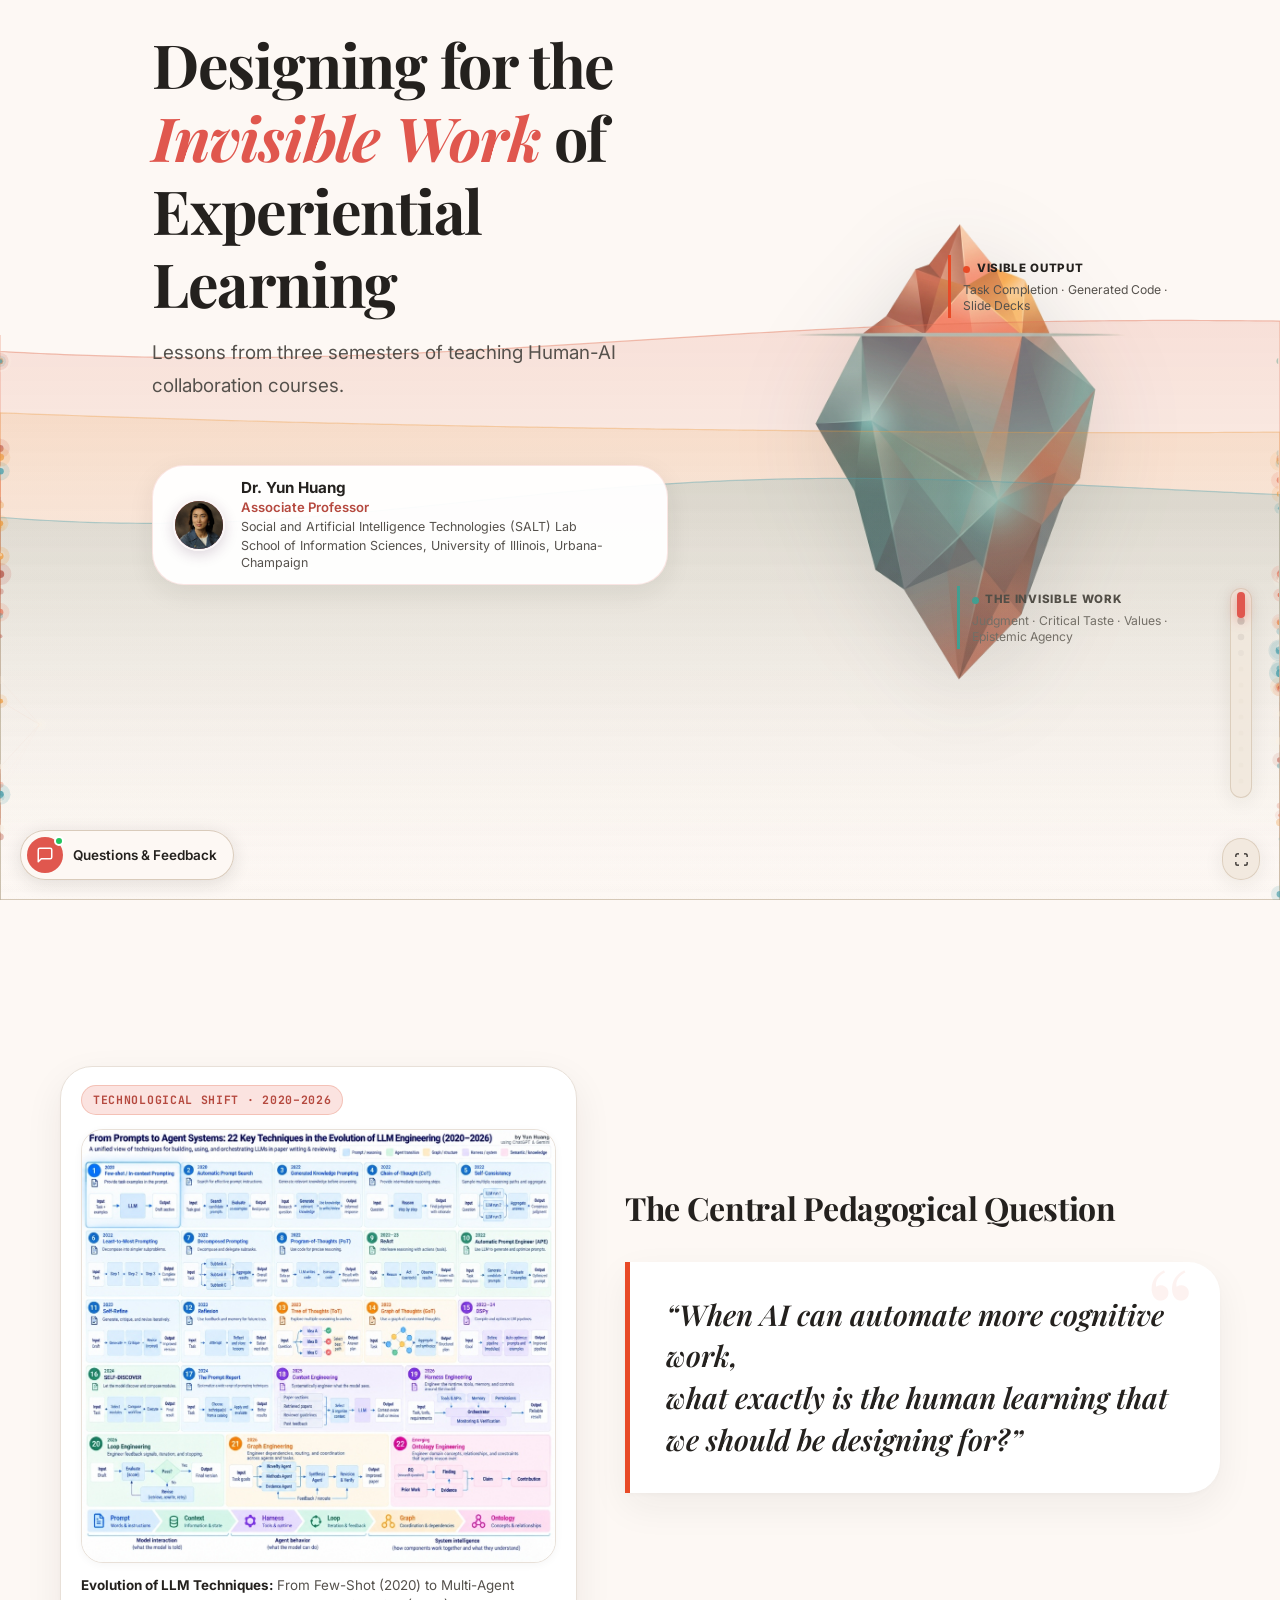
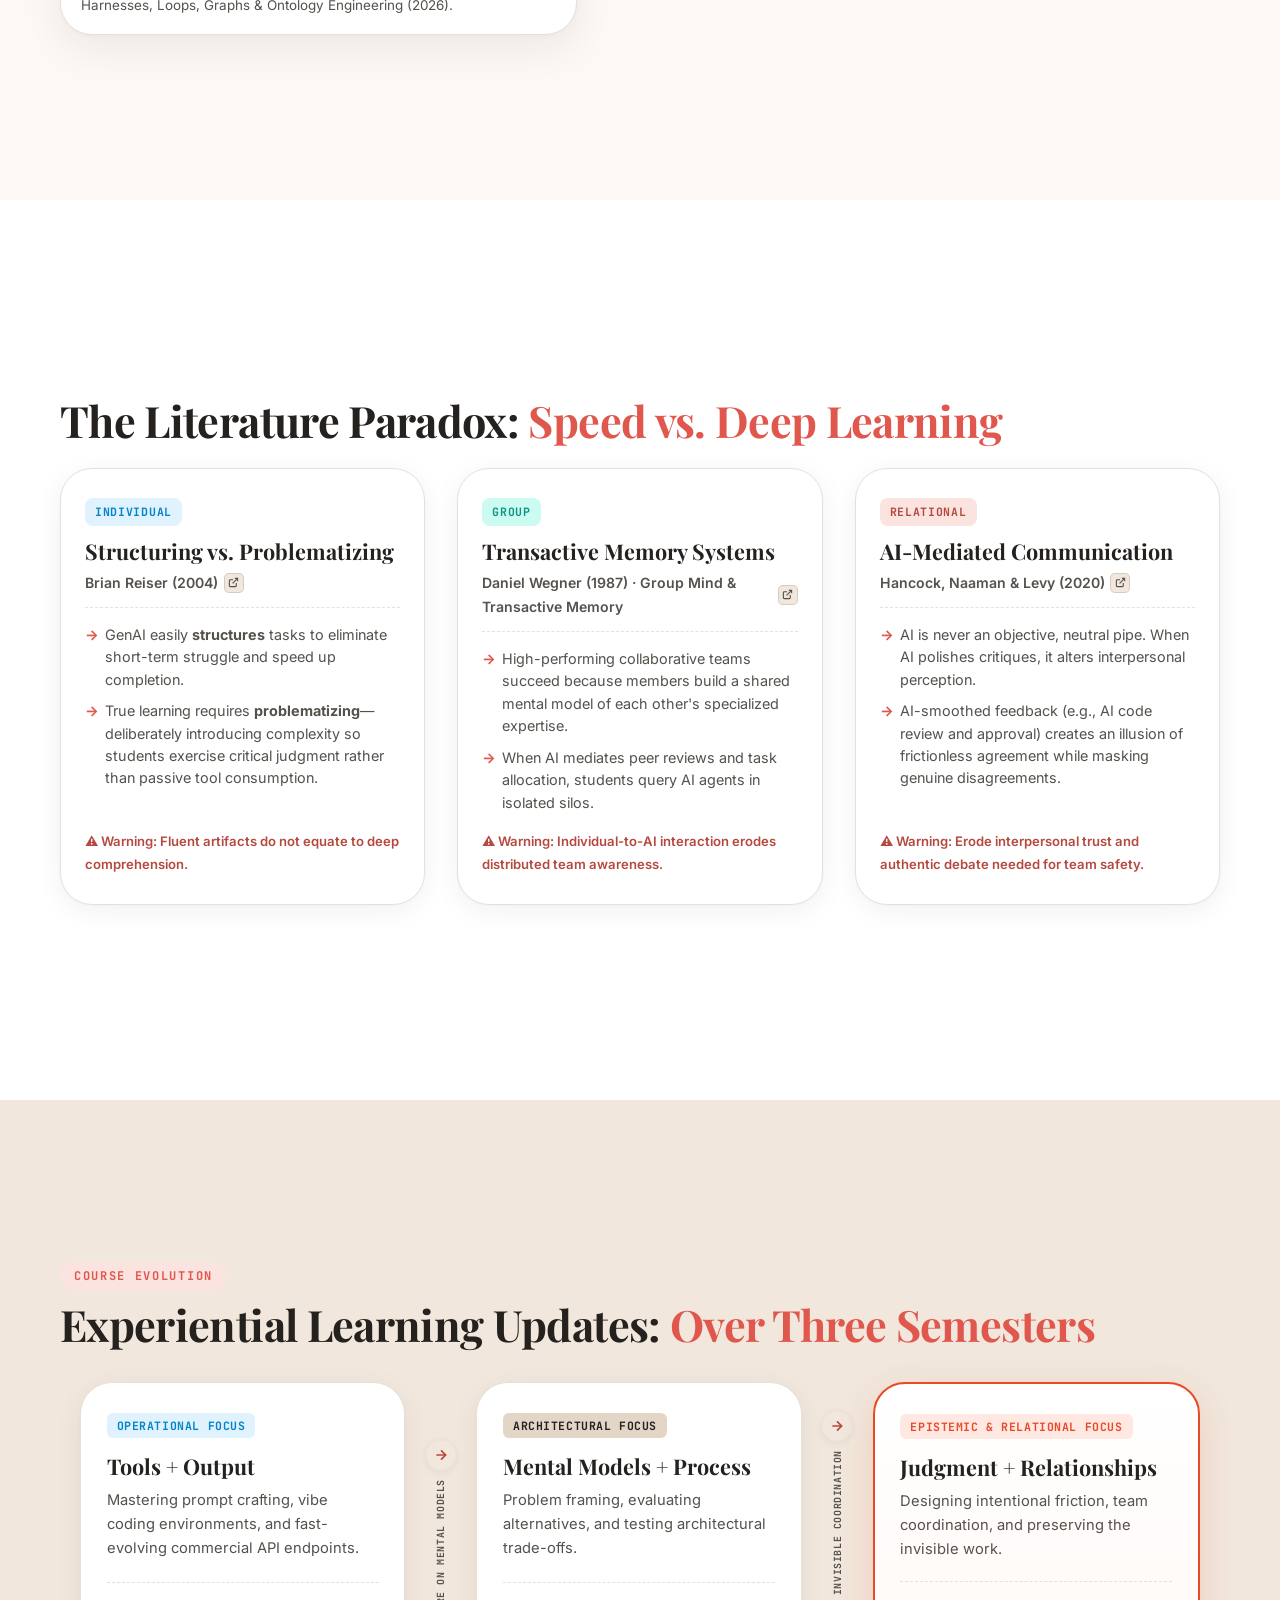
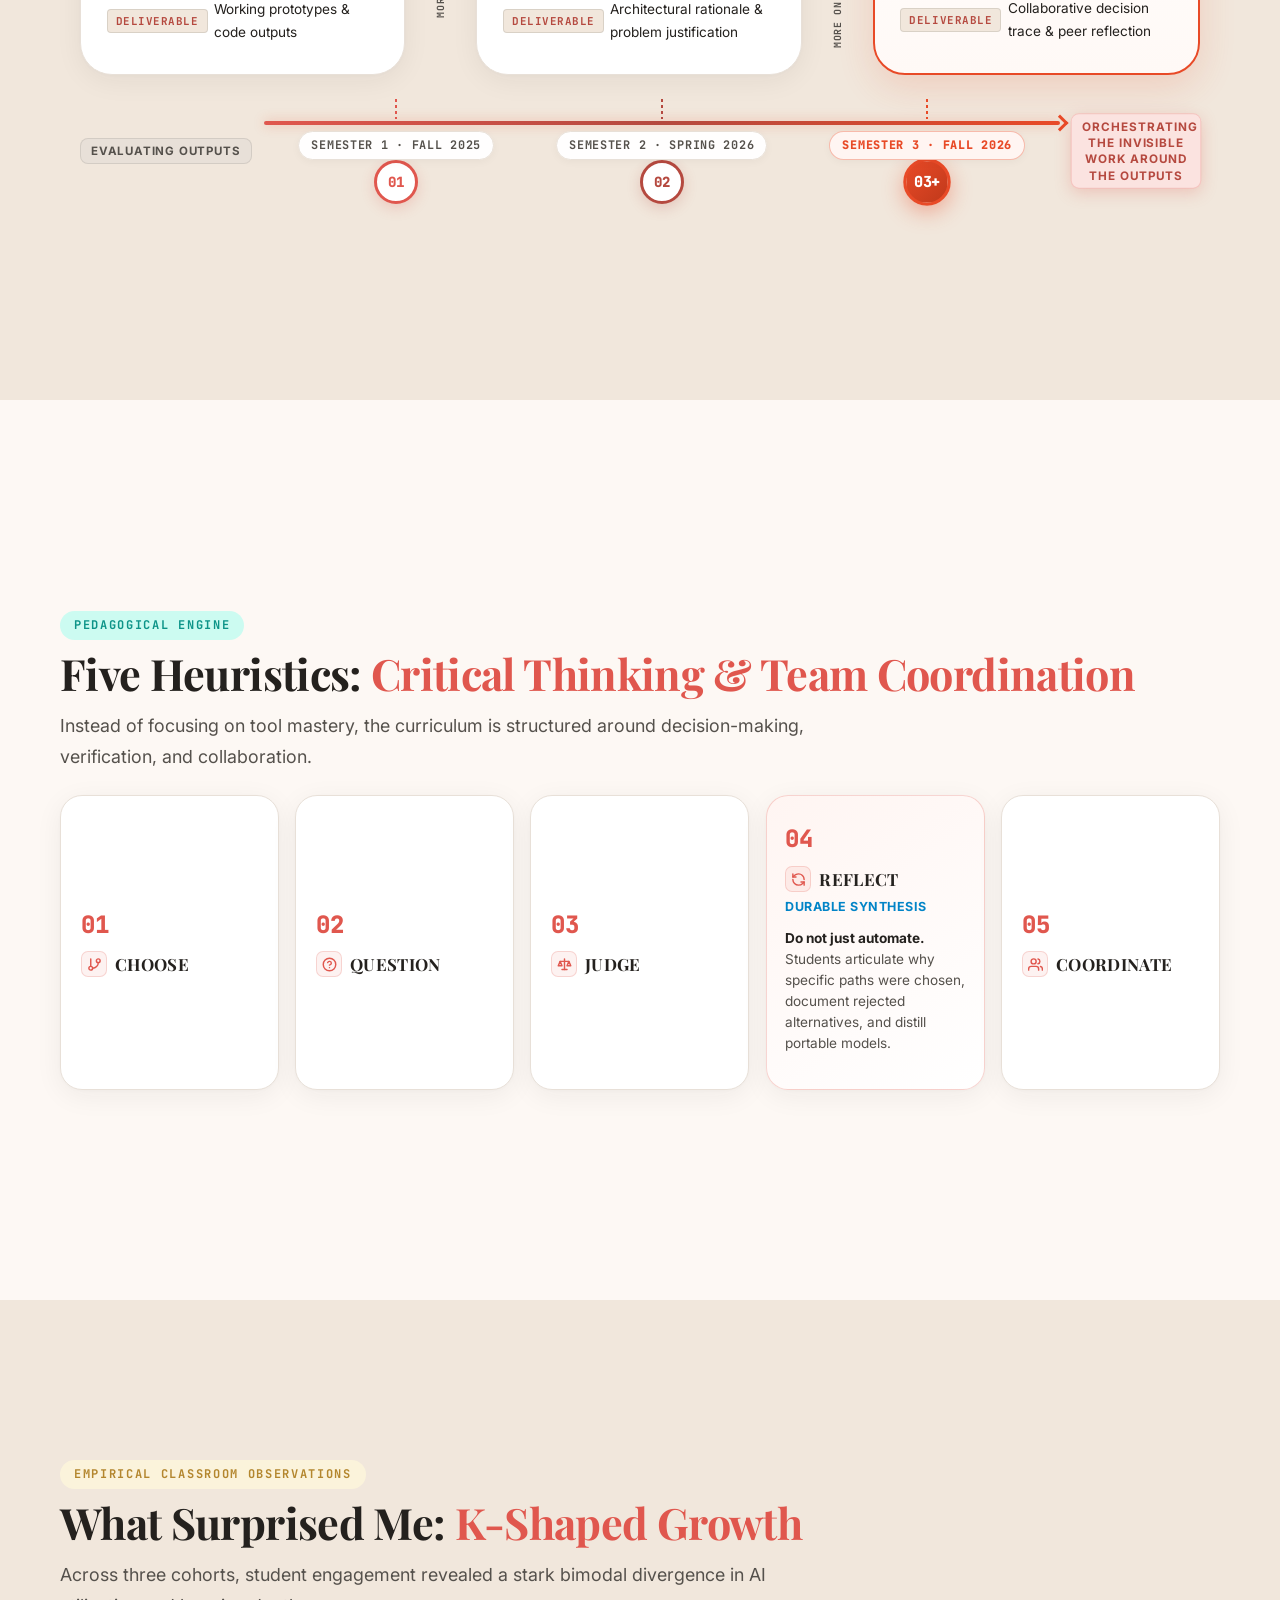
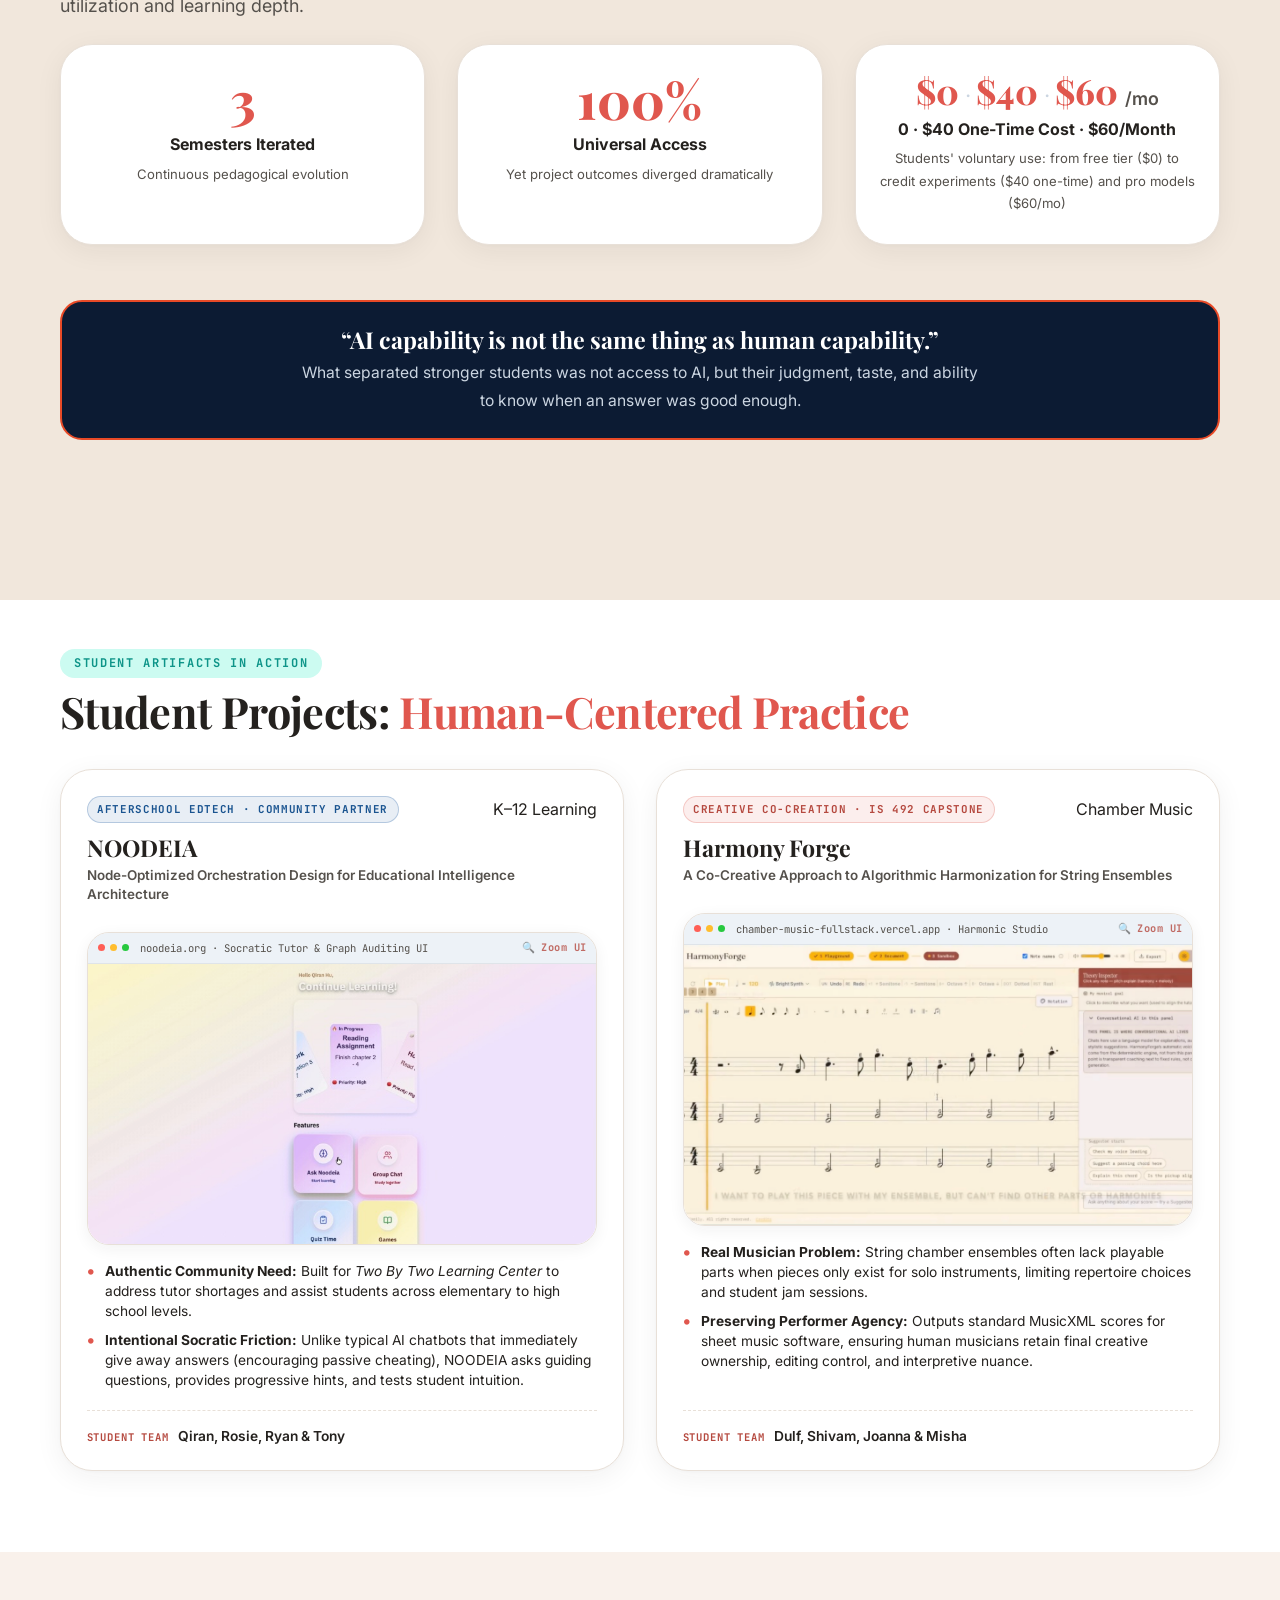
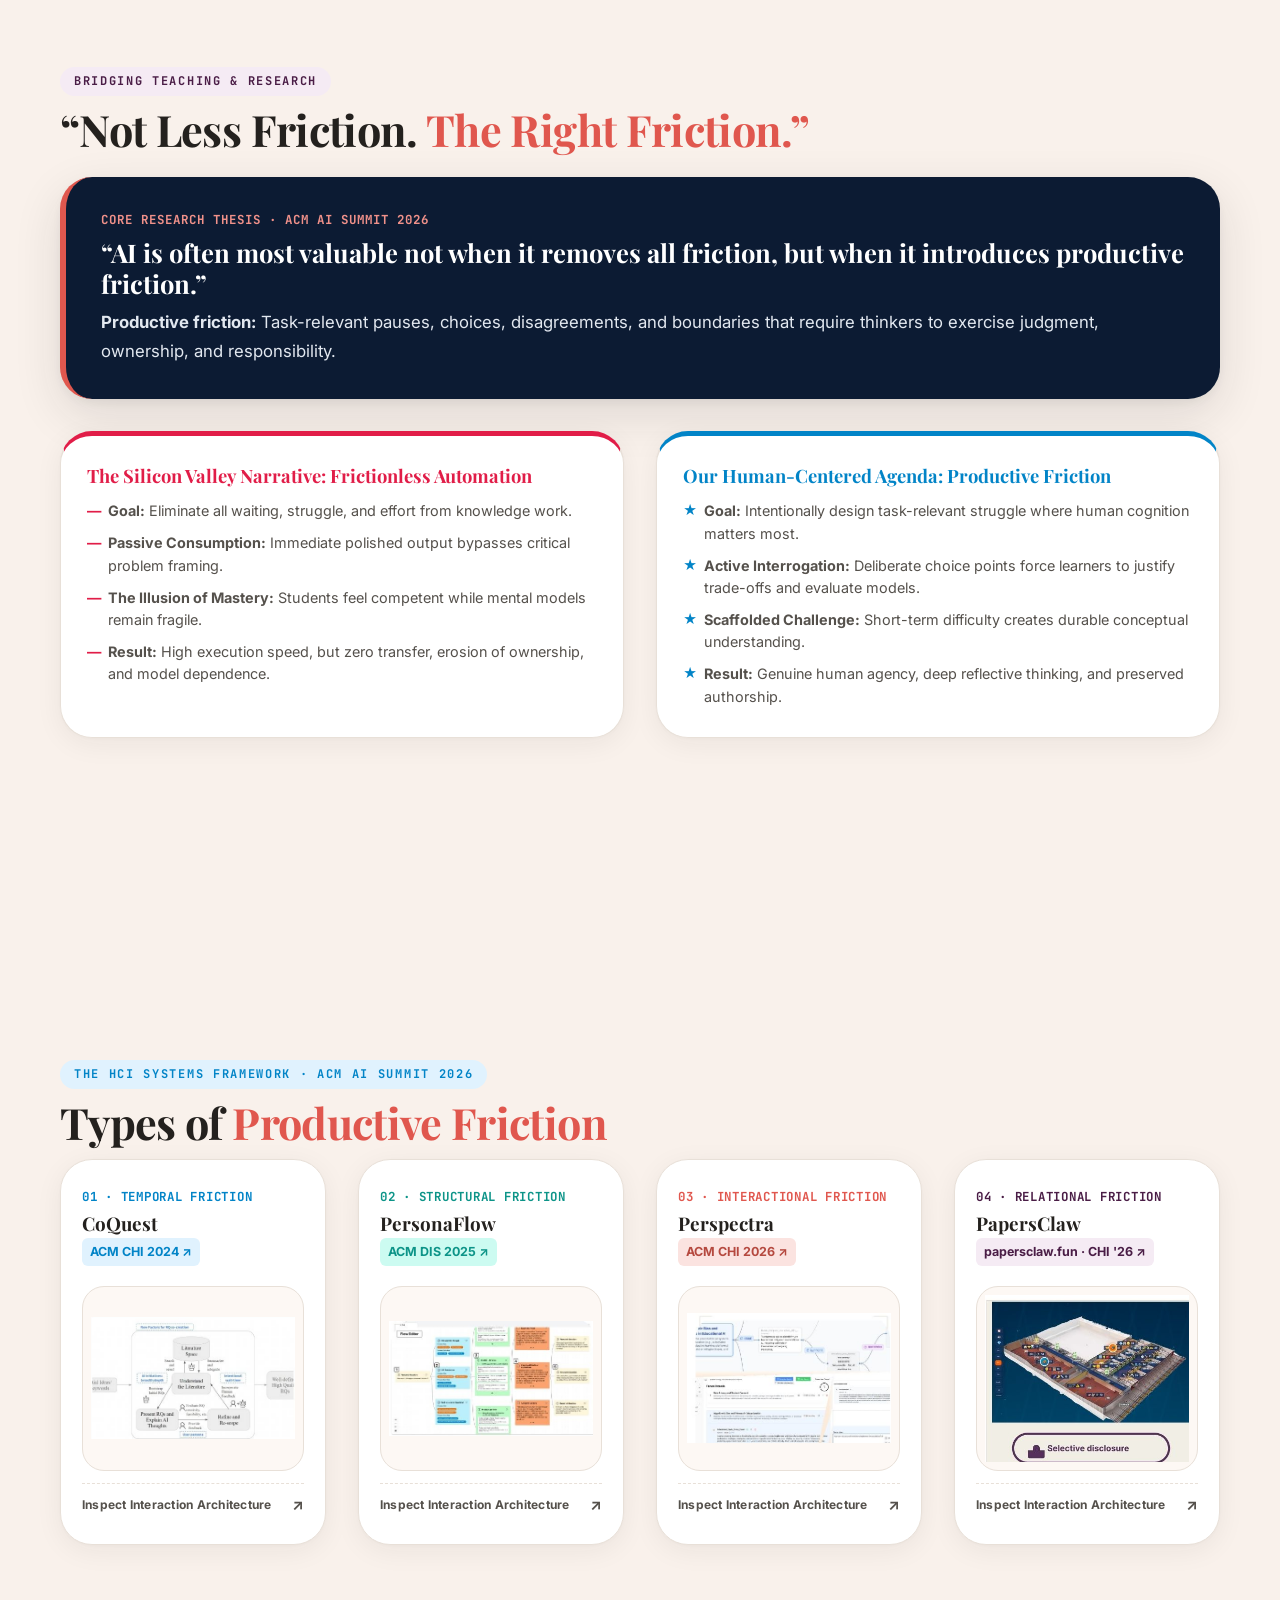
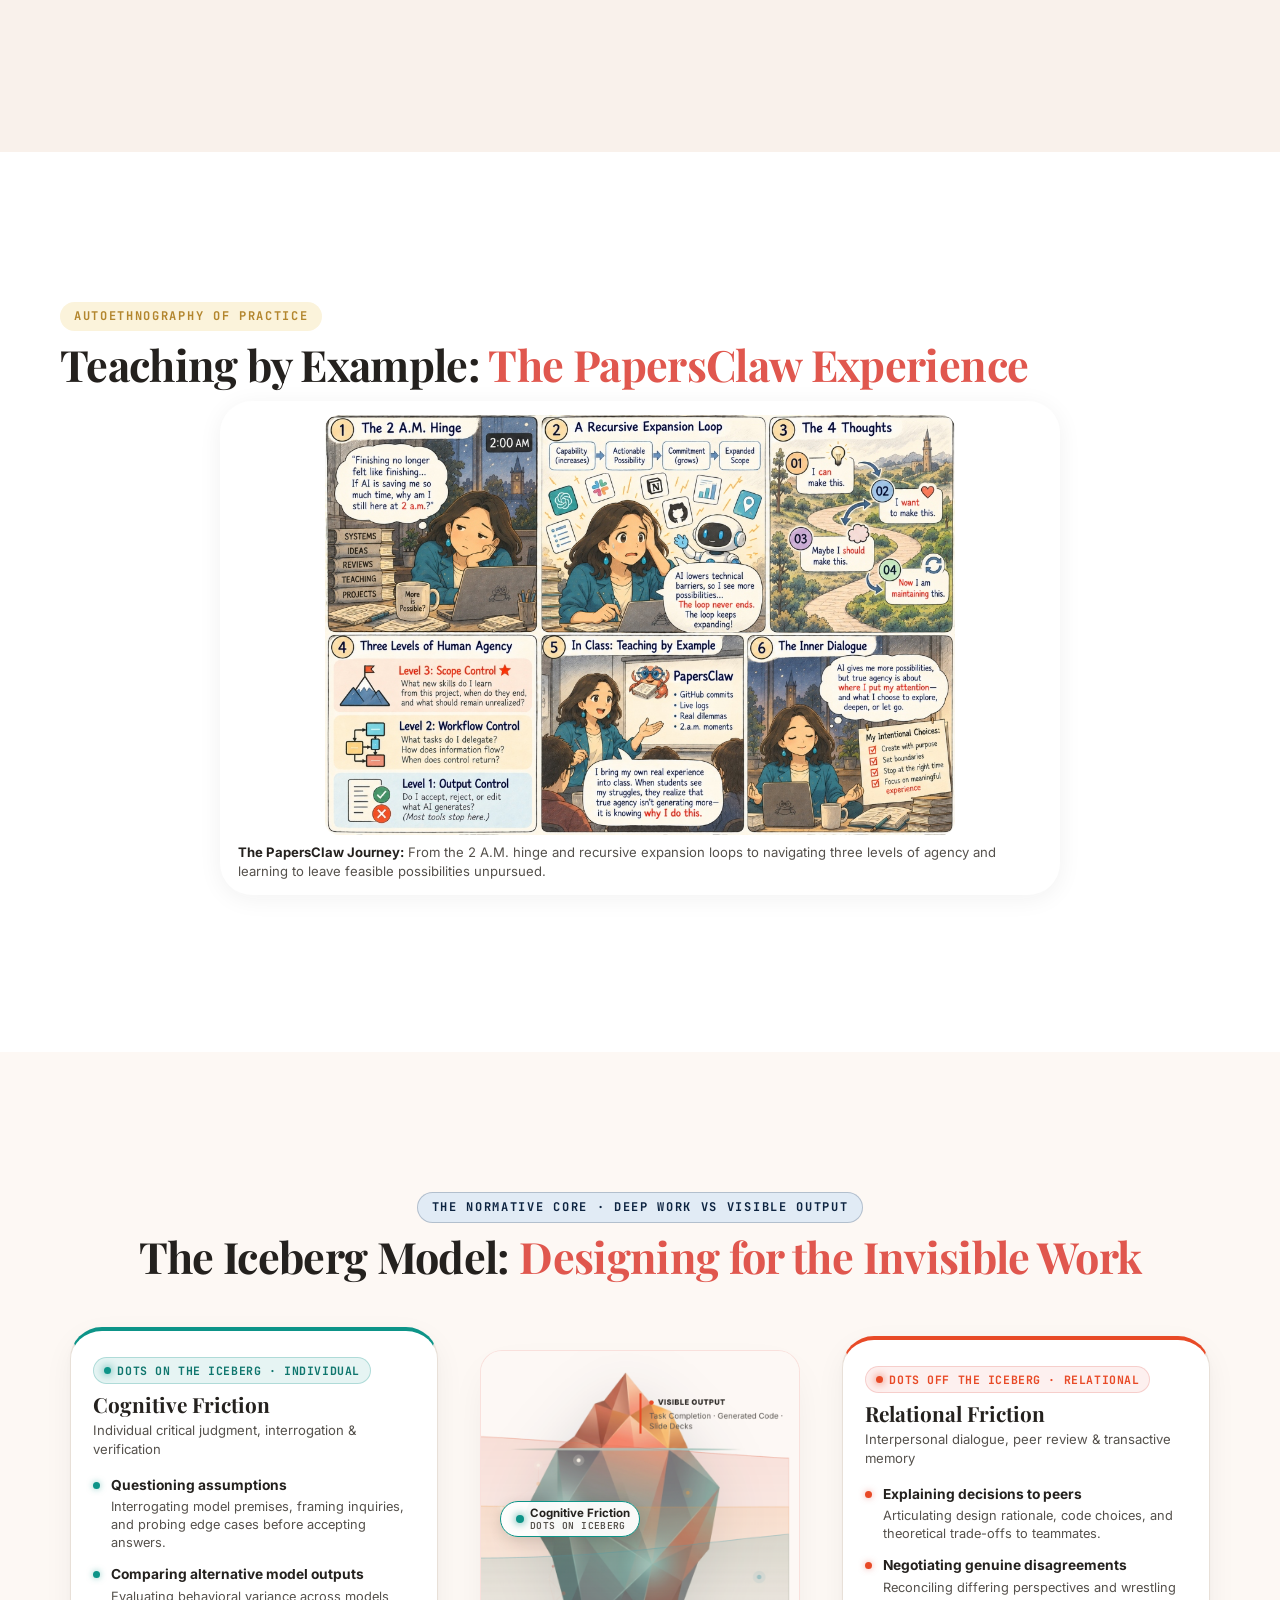
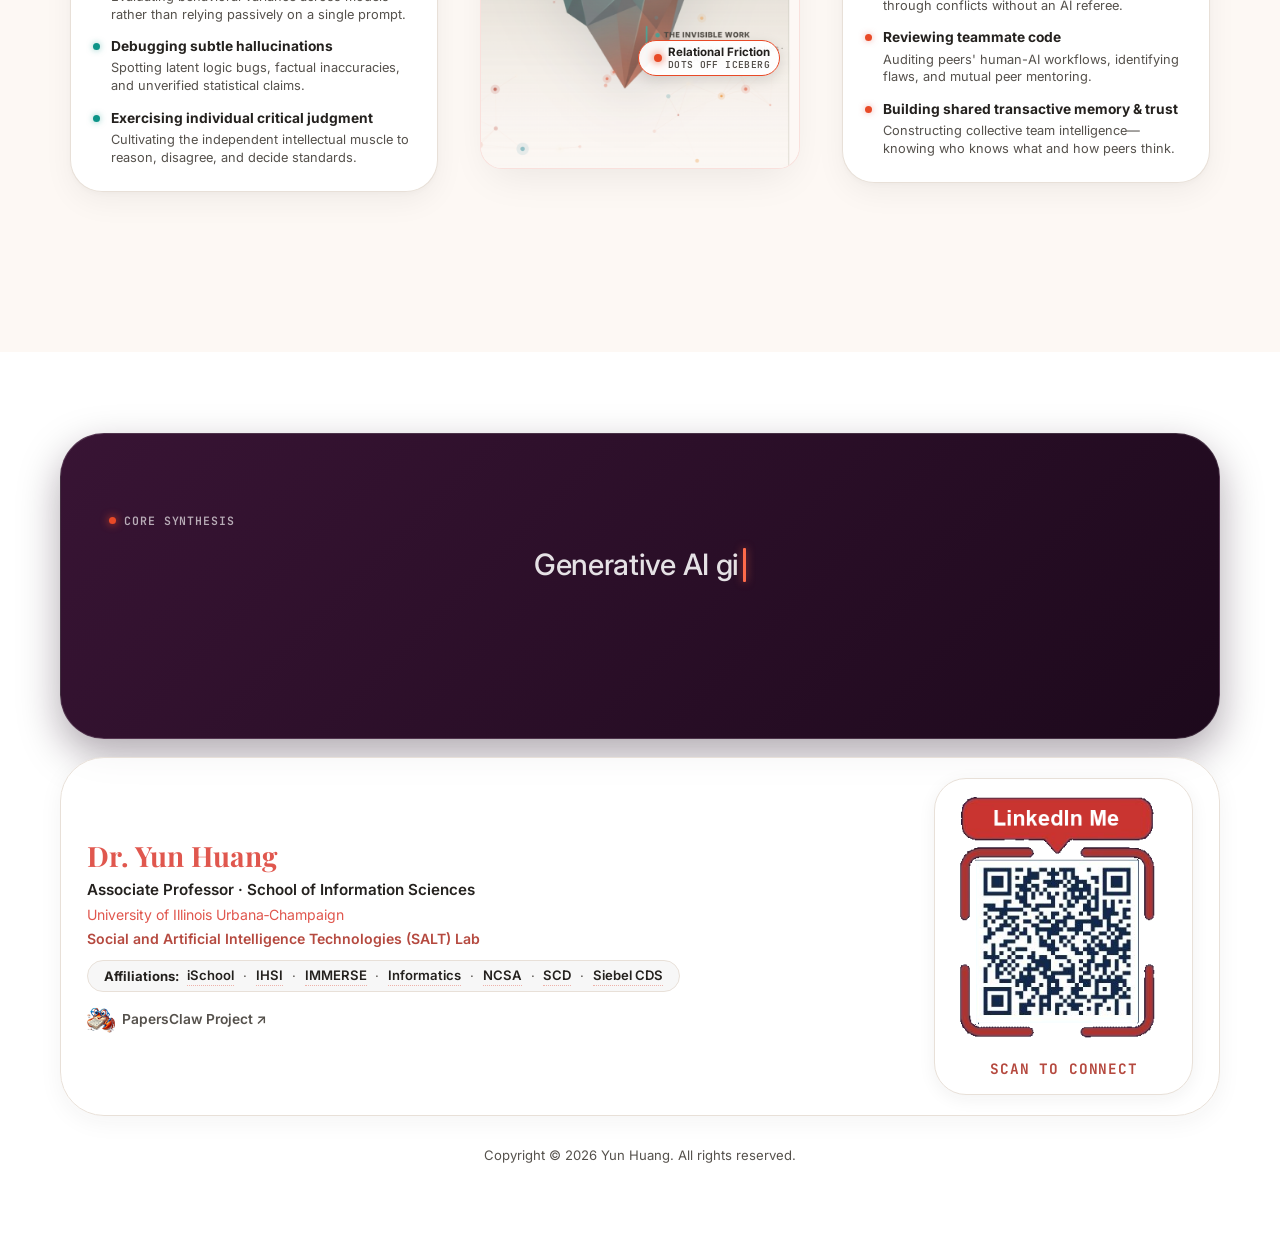
==== commit efa344f4: "Publish website release local" ====
--- a/index.html
+++ b/index.html
@@ -1 +1 @@
-<!DOCTYPE html> <html lang="en"> <head> <meta charset="UTF-8"> <meta name="viewport" content="width=device-width,initial-scale=1"> <title>Designing for the Invisible Work of Experiential Learning in the Era of AI — Dr. Yun Huang</title> <meta name="description" content="An interactive warm editorial scrollytelling presentation on embedding Human-Centered Design and Productive Friction into AI experiential learning, by Dr. Yun Huang at the Siebel Center for Design, UIUC."> <meta property="og:title" content="Designing for the Invisible Work — Dr. Yun Huang | Siebel Center for Design"> <meta property="og:type" content="article"> <link rel="icon" type="image/svg+xml" href="/assets/favicon-CUaUsV7Q.svg"> <script type="module" crossorigin src="/assets/app-CXg5jJ7I.js"></script> <link rel="stylesheet" crossorigin href="/assets/app-BGMHaXnI.css"> </head> <body> <div class="progress-bar" aria-hidden="true"></div> <div class="top-hover-zone" id="topHoverZone" aria-hidden="true"></div> <header class="nav-header on-first-page" id="topNav"> <div class="nav-brand"> <div class="nav-logo" aria-hidden="true">YH</div> <div class="nav-title"> Dr. Yun Huang <span>Associate Professor · School of Information Sciences, University of Illinois, Urbana-Champaign</span> </div> </div> <div class="nav-controls"> <div class="course-badge"> <svg width="12" height="12" viewBox="0 0 24 24" fill="none" stroke="currentColor" stroke-width="2.5"> <circle cx="12" cy="12" r="10"/> <path d="M12 16v-4m0-4h.01"/> </svg> SCD Talk · Sept 2026 </div> </div> </header> <nav class="vertical-progress-dock" id="verticalProgressDock" aria-label="12-Slide Deck Progress"> <div class="dock-thumb" id="dockThumb" role="slider" aria-label="Slide Scrubber" aria-valuemin="1" aria-valuemax="12" aria-valuenow="1" tabindex="0" title="Drag up or down to scrub through slides"> <span class="thumb-tooltip" id="thumbTooltip">0:00 · The Pedagogical Pivot</span> </div> <a href="#slide-1" class="vertical-progress-pill active" data-slide="1" aria-label="Slide 1: The Pedagogical Pivot"> <span class="pill-tooltip">0:00 · The Pedagogical Pivot</span> </a> <a href="#slide-2" class="vertical-progress-pill" data-slide="2" aria-label="Slide 2: The Central Question"> <span class="pill-tooltip">0:30 · The Central Question</span> </a> <a href="#slide-3" class="vertical-progress-pill" data-slide="3" aria-label="Slide 3: Literature Paradox"> <span class="pill-tooltip">0:45 · Literature Paradox</span> </a> <a href="#slide-4" class="vertical-progress-pill" data-slide="4" aria-label="Slide 4: Three Semesters Updates"> <span class="pill-tooltip">1:15 · Three Semesters Updates</span> </a> <a href="#slide-5" class="vertical-progress-pill" data-slide="5" aria-label="Slide 5: Five Heuristics"> <span class="pill-tooltip">1:45 · Five Heuristics</span> </a> <a href="#slide-6" class="vertical-progress-pill" data-slide="6" aria-label="Slide 6: K-Shaped Growth"> <span class="pill-tooltip">2:45 · K-Shaped Growth</span> </a> <a href="#slide-7" class="vertical-progress-pill" data-slide="7" aria-label="Slide 7: Student Projects"> <span class="pill-tooltip">3:30 · Student Projects</span> </a> <a href="#slide-8" class="vertical-progress-pill" data-slide="8" aria-label="Slide 8: The Right Friction"> <span class="pill-tooltip">4:00 · The Right Friction</span> </a> <a href="#slide-9" class="vertical-progress-pill" data-slide="9" aria-label="Slide 9: 4 Types of Friction"> <span class="pill-tooltip">4:40 · 4 Types of Friction</span> </a> <a href="#slide-10" class="vertical-progress-pill" data-slide="10" aria-label="Slide 10: PapersClaw & Scope Control"> <span class="pill-tooltip">5:20 · PapersClaw & Scope Control</span> </a> <a href="#slide-11" class="vertical-progress-pill" data-slide="11" aria-label="Slide 11: The Iceberg Model"> <span class="pill-tooltip">6:10 · The Iceberg Model</span> </a> <a href="#slide-12" class="vertical-progress-pill" data-slide="12" aria-label="Slide 12: Designing for Invisible Work"> <span class="pill-tooltip">6:55 · Designing for Invisible Work</span> </a> </nav> <div class="bottom-controls" id="bottomControls" aria-label="Presenter Controls"> <button class="bottom-btn" id="btnFullscreen" aria-label="Toggle Fullscreen" title="Toggle Fullscreen (F)"> <svg width="15" height="15" viewBox="0 0 24 24" fill="none" stroke="currentColor" stroke-width="2"> <path d="M8 3H5a2 2 0 0 0-2 2v3m18 0V5a2 2 0 0 0-2-2h-3m0 18h3a2 2 0 0 0 2-2v-3M3 16v3a2 2 0 0 0 2 2h3"/> </svg> <span class="btn-tooltip">Fullscreen (F)</span> </button> </div> <section class="section section--cream hero" id="slide-1"> <canvas id="heroWaveCanvas" class="hero-wave-canvas" aria-hidden="true"></canvas> <div class="hero-inner"> <div class="hero-text"> <h1 class="hero-title"> Designing for the <em>Invisible Work</em> of Experiential Learning </h1> <p class="hero-description"> Lessons from three semesters of teaching Human-AI collaboration courses. </p> <div class="hero-speaker"> <div class="hero-speaker-avatar"> <img src="/assets/yun_huang-CgcAdXYY.jpg?v=headshot_v2" alt="Dr. Yun Huang"> </div> <div class="hero-speaker-info"> <strong>Dr. Yun Huang</strong> <span class="speaker-role">Associate Professor</span> <span class="speaker-affiliation">Social and Artificial Intelligence Technologies (SALT) Lab</span> <span class="speaker-affiliation">School of Information Sciences, University of Illinois, Urbana-Champaign</span> </div> </div> </div> <div class="hero-visual"> <div class="hero-iceberg-wrapper"> <img src="/assets/hero_iceberg-BILG-JTS.png?v=transparent" alt="Experiential Learning Iceberg Model" class="hero-iceberg-img"> <div class="hero-iceberg-tag hero-iceberg-tag--above"> <div class="tag-title"><span class="dot"></span> Visible Output</div> <span class="tag-sub">Task Completion · Generated Code · Slide Decks</span> </div> <div class="hero-iceberg-tag hero-iceberg-tag--below"> <div class="tag-title"><span class="dot dot--teal"></span> The Invisible Work</div> <span class="tag-sub">Judgment · Critical Taste · Values · Epistemic Agency</span> </div> </div> </div> </div> </section> <section class="section section--cream central-question-page" id="slide-2" style="background:var(--cream)!important"> <div class="section-inner"> <div class="question-page-grid"> <div class="question-page-media reveal-left"> <div class="infographic-preview-card" data-popup-target="modal-prompt-evolution" role="button" tabindex="0" title="Click to view full high-res infographic"> <div class="infographic-badge-bar"> <span class="infographic-pill">Technological Shift · 2020–2026</span> </div> <div class="infographic-image-frame"> <img src="/assets/prompt_evolution-LneA-CwV.jpg?v=22tech" alt="From Prompts to Agent Systems: 22 Key Techniques in the Evolution of LLM Engineering (2020-2026)"> </div> <div class="infographic-caption-bar"> <strong>Evolution of LLM Techniques:</strong> From Few-Shot (2020) to Multi-Agent Harnesses, Loops, Graphs & Ontology Engineering (2026). </div> </div> </div> <div class="question-page-content reveal-right"> <h2 class="question-page-heading">The Central Pedagogical Question</h2> <div class="hero-question-display"> <blockquote class="hero-question-quote"> “When AI can automate more cognitive work,<br> what exactly is the human learning that we should be designing for?” </blockquote> </div> </div> </div> </div> </section> <section class="section section--white" id="slide-3"> <div class="section-inner"> <div class="section-header reveal"> <h2>The Literature Paradox: <span class="accent">Speed vs. Deep Learning</span></h2> </div> <div class="theory-trio reveal stagger"> <div class="theory-card" style="--i:0"> <span class="theory-badge badge-sky">Individual</span> <h3> <a href="https://doi.org/10.1207/s15327809jls1303_2" target="_blank" rel="noopener" class="paper-link" title="Read Brian Reiser (2004) Original Paper"> Structuring vs. Problematizing </a> </h3> <div class="theory-author"> <a href="https://doi.org/10.1207/s15327809jls1303_2" target="_blank" rel="noopener" class="author-citation-link" title="Brian Reiser (2004) Journal of the Learning Sciences"> Brian Reiser (2004) <span class="citation-icon-btn" aria-label="Open paper"><svg width="11" height="11" viewBox="0 0 24 24" fill="none" stroke="currentColor" stroke-width="2.4"> <path d="M18 13v6a2 2 0 0 1-2 2H5a2 2 0 0 1-2-2V8a2 2 0 0 1 2-2h6"/> <polyline points="15 3 21 3 21 9"/> <line x1="10" y1="14" x2="21" y2="3"/> </svg></span> </a> </div> <ul class="theory-bullets"> <li>GenAI easily <strong>structures</strong> tasks to eliminate short-term struggle and speed up completion. </li> <li>True learning requires <strong>problematizing</strong>—deliberately introducing complexity so students exercise critical judgment rather than passive tool consumption.</li> </ul> <div class="theory-warning">⚠️ Warning: Fluent artifacts do not equate to deep comprehension.</div> </div> <div class="theory-card" style="--i:1"> <span class="theory-badge badge-teal">Group</span> <h3> <a href="https://doi.org/10.1007/978-1-4612-4634-3_9" target="_blank" rel="noopener" class="paper-link" title="Read Daniel Wegner (1987) Original Paper"> Transactive Memory Systems </a> </h3> <div class="theory-author"> <a href="https://doi.org/10.1007/978-1-4612-4634-3_9" target="_blank" rel="noopener" class="author-citation-link" title="Daniel Wegner (1987) Transactive Memory in Theories of Group Behavior"> Daniel Wegner (1987) · Group Mind &amp; Transactive Memory <span class="citation-icon-btn" aria-label="Open paper"><svg width="11" height="11" viewBox="0 0 24 24" fill="none" stroke="currentColor" stroke-width="2.4"> <path d="M18 13v6a2 2 0 0 1-2 2H5a2 2 0 0 1-2-2V8a2 2 0 0 1 2-2h6"/> <polyline points="15 3 21 3 21 9"/> <line x1="10" y1="14" x2="21" y2="3"/> </svg></span> </a> </div> <ul class="theory-bullets"> <li>High-performing collaborative teams succeed because members build a shared mental model of each other's specialized expertise.</li> <li>When AI mediates peer reviews and task allocation, students query AI agents in isolated silos.</li> </ul> <div class="theory-warning">⚠️ Warning: Individual-to-AI interaction erodes distributed team awareness.</div> </div> <div class="theory-card" style="--i:2"> <span class="theory-badge badge-orange">Relational</span> <h3> <a href="https://doi.org/10.1093/jcmc/zmz022" target="_blank" rel="noopener" class="paper-link" title="Read Hancock et al. (2020) Original Paper"> AI-Mediated Communication </a> </h3> <div class="theory-author"> <a href="https://doi.org/10.1093/jcmc/zmz022" target="_blank" rel="noopener" class="author-citation-link" title="Hancock, Naaman &amp; Levy (2020) Journal of Computer-Mediated Communication"> Hancock, Naaman &amp; Levy (2020) <span class="citation-icon-btn" aria-label="Open paper"><svg width="11" height="11" viewBox="0 0 24 24" fill="none" stroke="currentColor" stroke-width="2.4"> <path d="M18 13v6a2 2 0 0 1-2 2H5a2 2 0 0 1-2-2V8a2 2 0 0 1 2-2h6"/> <polyline points="15 3 21 3 21 9"/> <line x1="10" y1="14" x2="21" y2="3"/> </svg></span> </a> </div> <ul class="theory-bullets"> <li>AI is never an objective, neutral pipe. When AI polishes critiques, it alters interpersonal perception. </li> <li>AI-smoothed feedback (e.g., AI code review and approval) creates an illusion of frictionless agreement while masking genuine disagreements. </li> </ul> <div class="theory-warning">⚠️ Warning: Erode interpersonal trust and authentic debate needed for team safety. </div> </div> </div> </div> </section> <section class="section section--sand" id="slide-4"> <div class="section-inner"> <div class="section-header reveal"> <div class="section-label section-label--coral">Course Evolution</div> <h2>Experiential Learning Updates: <span class="accent">Over Three Semesters</span></h2> </div> <div class="goals-timeline timeline-unfold-container reveal" id="goalsTimeline"> <div class="timeline-cards-row"> <div class="timeline-card" style="--i:0"> <div class="timeline-card-header"> <span class="timeline-level-badge level-operational">Operational Focus</span> </div> <h4>Tools + Output</h4> <p>Mastering prompt crafting, vibe coding environments, and fast-evolving commercial API endpoints.</p> <div class="evolution-card-meta"> <span class="meta-tag">Deliverable</span> Working prototypes &amp; code outputs </div> </div> <div class="timeline-flow-connector" aria-hidden="true"> <div class="flow-circle"> <svg width="16" height="16" viewBox="0 0 24 24" fill="none" stroke="currentColor" stroke-width="2.5"> <path d="M5 12h14M12 5l7 7-7 7"/> </svg> </div> <span class="flow-text">More on Mental Models</span> </div> <div class="timeline-card" style="--i:1"> <div class="timeline-card-header"> <span class="timeline-level-badge level-architectural">Architectural Focus</span> </div> <h4>Mental Models + Process</h4> <p>Problem framing, evaluating alternatives, and testing architectural trade-offs.</p> <div class="evolution-card-meta"> <span class="meta-tag">Deliverable</span> Architectural rationale &amp; problem justification </div> </div> <div class="timeline-flow-connector" aria-hidden="true"> <div class="flow-circle"> <svg width="16" height="16" viewBox="0 0 24 24" fill="none" stroke="currentColor" stroke-width="2.5"> <path d="M5 12h14M12 5l7 7-7 7"/> </svg> </div> <span class="flow-text">More on Invisible Coordination</span> </div> <div class="timeline-card timeline-card--culmination" style="--i:2"> <div class="timeline-card-header"> <span class="timeline-level-badge level-relational">Epistemic &amp; Relational Focus</span> </div> <h4>Judgment + Relationships</h4> <p>Designing intentional friction, team coordination, and preserving the invisible work.</p> <div class="evolution-card-meta"> <span class="meta-tag">Deliverable</span> Collaborative decision trace &amp; peer reflection </div> </div> </div> <div class="timeline-track-header"> <div class="timeline-track-with-labels"> <span class="timeline-edge-label timeline-edge-label--start">Evaluating Outputs</span> <div class="timeline-track-inner"> <div class="timeline-milestones"> <div class="timeline-milestone milestone-1"> <div class="milestone-dot"><span class="dot-num">01</span></div> <div class="milestone-time">Semester 1 · Fall 2025</div> <div class="milestone-stem"></div> </div> <div class="timeline-milestone milestone-2"> <div class="milestone-dot"><span class="dot-num">02</span></div> <div class="milestone-time">Semester 2 · Spring 2026</div> <div class="milestone-stem"></div> </div> <div class="timeline-milestone milestone-3"> <div class="milestone-dot"><span class="dot-num">03+</span></div> <div class="milestone-time">Semester 3 · Fall 2026</div> <div class="milestone-stem"></div> </div> </div> <div class="timeline-track-line" aria-hidden="true"> <div class="timeline-track-fill"></div> <div class="timeline-track-arrow"></div> </div> </div> <span class="timeline-edge-label timeline-edge-label--end">Orchestrating the invisible work around the outputs</span> </div> </div> </div> </div> </section> <section class="section section--cream" id="slide-5"> <div class="section-inner"> <div class="section-header reveal"> <div class="section-label section-label--teal">Pedagogical Engine</div> <h2>Five Heuristics: <span class="accent">Critical Thinking & Team Coordination</span></h2> <p class="section-desc"> Instead of focusing on tool mastery, the curriculum is structured around decision-making, verification, and collaboration. </p> </div> <div class="pipeline-track reveal"> <div class="pipeline-step auto-flipped" style="--i:0"> <div class="pipeline-card-inner"> <div class="pipeline-card-front"> <div class="pipeline-number">01</div> <h4> <span class="step-logo" aria-hidden="true"> <svg width="15" height="15" viewBox="0 0 24 24" fill="none" stroke="currentColor" stroke-width="2.3" stroke-linecap="round" stroke-linejoin="round"> <path d="M6 3v12"></path> <circle cx="18" cy="6" r="3"></circle> <circle cx="6" cy="18" r="3"></circle> <path d="M18 9a9 9 0 0 1-9 9"></path> </svg> </span> CHOOSE </h4> </div> <div class="pipeline-card-back"> <div class="pipeline-number">01</div> <h4> <span class="step-logo" aria-hidden="true"> <svg width="15" height="15" viewBox="0 0 24 24" fill="none" stroke="currentColor" stroke-width="2.3" stroke-linecap="round" stroke-linejoin="round"> <path d="M6 3v12"></path> <circle cx="18" cy="6" r="3"></circle> <circle cx="6" cy="18" r="3"></circle> <path d="M18 9a9 9 0 0 1-9 9"></path> </svg> </span> CHOOSE </h4> <div class="step-subtitle">Decision Making</div> <p><strong class="step-dont">Do not just produce.</strong> Students analyze task complexity, API costs, context windows, and latency to justify tool selection.</p> </div> </div> </div> <div class="pipeline-step" style="--i:1"> <div class="pipeline-card-inner"> <div class="pipeline-card-front"> <div class="pipeline-number">02</div> <h4> <span class="step-logo" aria-hidden="true"> <svg width="15" height="15" viewBox="0 0 24 24" fill="none" stroke="currentColor" stroke-width="2.3" stroke-linecap="round" stroke-linejoin="round"> <circle cx="12" cy="12" r="10"></circle> <path d="M9.09 9a3 3 0 0 1 5.83 1c0 2-3 3-3 3"></path> <line x1="12" y1="17" x2="12.01" y2="17"></line> </svg> </span> QUESTION </h4> </div> <div class="pipeline-card-back"> <div class="pipeline-number">02</div> <h4> <span class="step-logo" aria-hidden="true"> <svg width="15" height="15" viewBox="0 0 24 24" fill="none" stroke="currentColor" stroke-width="2.3" stroke-linecap="round" stroke-linejoin="round"> <circle cx="12" cy="12" r="10"></circle> <path d="M9.09 9a3 3 0 0 1 5.83 1c0 2-3 3-3 3"></path> <line x1="12" y1="17" x2="12.01" y2="17"></line> </svg> </span> QUESTION </h4> <div class="step-subtitle">Problem Framing</div> <p><strong class="step-dont">Do not just accept.</strong> Students formulate hypothesis-driven inquiries, test edge cases, and interrogate underlying model assumptions.</p> </div> </div> </div> <div class="pipeline-step" style="--i:2"> <div class="pipeline-card-inner"> <div class="pipeline-card-front"> <div class="pipeline-number">03</div> <h4> <span class="step-logo" aria-hidden="true"> <svg width="15" height="15" viewBox="0 0 24 24" fill="none" stroke="currentColor" stroke-width="2.3" stroke-linecap="round" stroke-linejoin="round"> <path d="M12 3v17"></path> <path d="M5 7h14"></path> <path d="M5 7l-3 7h6l-3-7z"></path> <path d="M19 7l-3 7h6l-3-7z"></path> <path d="M8 20h8"></path> </svg> </span> JUDGE </h4> </div> <div class="pipeline-card-back"> <div class="pipeline-number">03</div> <h4> <span class="step-logo" aria-hidden="true"> <svg width="15" height="15" viewBox="0 0 24 24" fill="none" stroke="currentColor" stroke-width="2.3" stroke-linecap="round" stroke-linejoin="round"> <path d="M12 3v17"></path> <path d="M5 7h14"></path> <path d="M5 7l-3 7h6l-3-7z"></path> <path d="M19 7l-3 7h6l-3-7z"></path> <path d="M8 20h8"></path> </svg> </span> JUDGE </h4> <div class="step-subtitle">Critical Verification</div> <p><strong class="step-dont">Do not just trust.</strong> Students evaluate accuracy, catch hallucinations, test code snippets, and determine quality standards.</p> </div> </div> </div> <div class="pipeline-step" style="--i:3"> <div class="pipeline-card-inner"> <div class="pipeline-card-front"> <div class="pipeline-number">04</div> <h4> <span class="step-logo" aria-hidden="true"> <svg width="15" height="15" viewBox="0 0 24 24" fill="none" stroke="currentColor" stroke-width="2.3" stroke-linecap="round" stroke-linejoin="round"> <path d="M21 12a9 9 0 0 0-9-9 9.75 9.75 0 0 0-6.74 2.74L3 8"></path> <polyline points="3 3 3 8 8 8"></polyline> <path d="M3 12a9 9 0 0 0 9 9 9.75 9.75 0 0 0 6.74-2.74L21 16"></path> <polyline points="16 16 21 16 21 21"></polyline> </svg> </span> REFLECT </h4> </div> <div class="pipeline-card-back"> <div class="pipeline-number">04</div> <h4> <span class="step-logo" aria-hidden="true"> <svg width="15" height="15" viewBox="0 0 24 24" fill="none" stroke="currentColor" stroke-width="2.3" stroke-linecap="round" stroke-linejoin="round"> <path d="M21 12a9 9 0 0 0-9-9 9.75 9.75 0 0 0-6.74 2.74L3 8"></path> <polyline points="3 3 3 8 8 8"></polyline> <path d="M3 12a9 9 0 0 0 9 9 9.75 9.75 0 0 0 6.74-2.74L21 16"></path> <polyline points="16 16 21 16 21 21"></polyline> </svg> </span> REFLECT </h4> <div class="step-subtitle">Durable Synthesis</div> <p><strong class="step-dont">Do not just automate.</strong> Students articulate why specific paths were chosen, document rejected alternatives, and distill portable models.</p> </div> </div> </div> <div class="pipeline-step" style="--i:4"> <div class="pipeline-card-inner"> <div class="pipeline-card-front"> <div class="pipeline-number">05</div> <h4> <span class="step-logo" aria-hidden="true"> <svg width="15" height="15" viewBox="0 0 24 24" fill="none" stroke="currentColor" stroke-width="2.3" stroke-linecap="round" stroke-linejoin="round"> <path d="M17 21v-2a4 4 0 0 0-4-4H5a4 4 0 0 0-4 4v2"></path> <circle cx="9" cy="7" r="4"></circle> <path d="M23 21v-2a4 4 0 0 0-3-3.87"></path> <path d="M16 3.13a4 4 0 0 1 0 7.75"></path> </svg> </span> COORDINATE </h4> </div> <div class="pipeline-card-back"> <div class="pipeline-number">05</div> <h4> <span class="step-logo" aria-hidden="true"> <svg width="15" height="15" viewBox="0 0 24 24" fill="none" stroke="currentColor" stroke-width="2.3" stroke-linecap="round" stroke-linejoin="round"> <path d="M17 21v-2a4 4 0 0 0-4-4H5a4 4 0 0 0-4 4v2"></path> <circle cx="9" cy="7" r="4"></circle> <path d="M23 21v-2a4 4 0 0 0-3-3.87"></path> <path d="M16 3.13a4 4 0 0 1 0 7.75"></path> </svg> </span> COORDINATE </h4> <div class="step-subtitle">Human Teamwork</div> <p><strong class="step-dont">Do not just work individually.</strong> Students divide system architectures across peers, conduct peer reviews, and establish shared team memory.</p> </div> </div> </div> </div> </div> </section> <section class="section section--sand" id="slide-6"> <div class="section-inner"> <div class="section-header reveal"> <div class="section-label section-label--gold">Empirical Classroom Observations</div> <h2>What Surprised Me: <span class="accent">K-Shaped Growth</span></h2> <p class="section-desc"> Across three cohorts, student engagement revealed a stark bimodal divergence in AI utilization and learning depth. </p> </div> <div class="metrics reveal stagger"> <div class="metric" style="--i:0"> <div class="metric-value" data-count="3">0</div> <div class="metric-label">Semesters Iterated</div> <div class="metric-sub">Continuous pedagogical evolution</div> </div> <div class="metric" style="--i:1"> <div class="metric-value" data-count="100" data-suffix="%">0%</div> <div class="metric-label">Universal Access</div> <div class="metric-sub">Yet project outcomes diverged dramatically</div> </div> <div class="metric" style="--i:2"> <div class="metric-value metric-value--tiered"> <span class="m-val">$0</span> <span class="m-sep">·</span> <span class="m-val" data-prefix="$" data-count="40">$0</span> <span class="m-sep">·</span> <span class="m-val" data-prefix="$" data-count="60">$0</span><span class="m-unit">/mo</span> </div> <div class="metric-label">0 · $40 One-Time Cost · $60/Month</div> <div class="metric-sub">Students' voluntary use: from free tier ($0) to credit experiments ($40 one-time) and pro models ($60/mo)</div> </div> </div> <div class="central-quote-banner reveal"> <h3>“AI capability is not the same thing as human capability.”</h3> <p>What separated stronger students was not access to AI, but their judgment, taste, and ability to know when an answer was good enough.</p> </div> </div> </section> <section class="section section--white" id="slide-7"> <div class="section-inner"> <div class="section-header reveal"> <div class="section-label section-label--teal">Student Artifacts in Action</div> <h2>Student Projects: <span class="accent">Human-Centered Practice</span></h2> </div> <div class="sample-projects-grid reveal"> <div class="project-showcase-card"> <div class="project-card-header"> <div class="project-top-meta"> <span class="project-badge badge-edtech">Afterschool EdTech · Community Partner</span> <span class="meta-tag">K–12 Learning</span> </div> <h3>NOODEIA</h3> <div class="project-full-title"> Node-Optimized Orchestration Design for Educational Intelligence Architecture </div> </div> <div class="project-thumb-frame" data-popup-target="modal-project-noodeia" role="button" tabindex="0" title="Click to view full NOODEIA system interface"> <div class="project-thumb-browser-bar"> <span class="browser-dot dot-red"></span> <span class="browser-dot dot-yellow"></span> <span class="browser-dot dot-green"></span> <span class="browser-address">noodeia.org · Socratic Tutor &amp; Graph Auditing UI</span> <span class="project-thumb-zoom">🔍 Zoom UI</span> </div> <div class="project-thumb-img-wrap"> <img src="/assets/noodeia-DO3NQMH8.jpg" alt="NOODEIA Socratic Tutor Application Interface" class="project-thumb-img"> </div> </div> <ul class="project-highlights"> <li> <strong>Authentic Community Need:</strong> Built for <em>Two By Two Learning Center</em> to address tutor shortages and assist students across elementary to high school levels. </li> <li> <strong>Intentional Socratic Friction:</strong> Unlike typical AI chatbots that immediately give away answers (encouraging passive cheating), NOODEIA asks guiding questions, provides progressive hints, and tests student intuition. </li> </ul> <p class="project-team"><span class="project-team-label">Student Team</span> Qiran, Rosie, Ryan &amp; Tony</p> </div> <div class="project-showcase-card"> <div class="project-card-header"> <div class="project-top-meta"> <span class="project-badge badge-music">Creative Co-Creation · IS 492 Capstone</span> <span class="meta-tag">Chamber Music</span> </div> <h3>Harmony Forge</h3> <div class="project-full-title"> A Co-Creative Approach to Algorithmic Harmonization for String Ensembles </div> </div> <div class="project-thumb-frame" data-popup-target="modal-project-harmony" role="button" tabindex="0" title="Click to view full Harmony Forge studio interface"> <div class="project-thumb-browser-bar"> <span class="browser-dot dot-red"></span> <span class="browser-dot dot-yellow"></span> <span class="browser-dot dot-green"></span> <span class="browser-address">chamber-music-fullstack.vercel.app · Harmonic Studio</span> <span class="project-thumb-zoom">🔍 Zoom UI</span> </div> <div class="project-thumb-img-wrap"> <img src="/assets/musicforge-y1u044Sp.jpg" alt="Harmony Forge Harmonic Studio Application Interface" class="project-thumb-img"> </div> </div> <ul class="project-highlights"> <li> <strong>Real Musician Problem:</strong> String chamber ensembles often lack playable parts when pieces only exist for solo instruments, limiting repertoire choices and student jam sessions. </li> <li> <strong>Preserving Performer Agency:</strong> Outputs standard MusicXML scores for sheet music software, ensuring human musicians retain final creative ownership, editing control, and interpretive nuance. </li> </ul> <p class="project-team"><span class="project-team-label">Student Team</span> Dulf, Shivam, Joanna &amp; Misha</p> </div> </div> </div> </section> <section class="section section--sand-warm" id="slide-8"> <div class="section-inner"> <div class="section-header reveal"> <div class="section-label section-label--plum">Bridging Teaching & Research</div> <h2>“Not Less Friction. <span class="accent">The Right Friction.”</span></h2> </div> <div class="thesis-box reveal"> <div class="thesis-tag">Core Research Thesis · ACM AI Summit 2026</div> <h3>“AI is often most valuable not when it removes all friction, but when it introduces productive friction.” </h3> <p> <strong>Productive friction:</strong> Task-relevant pauses, choices, disagreements, and boundaries that require thinkers to exercise judgment, ownership, and responsibility. </p> </div> <div class="friction-compare-grid reveal stagger"> <div class="compare-card compare-card--sv" style="--i:0"> <h4>The Silicon Valley Narrative: Frictionless Automation</h4> <ul> <li><strong>Goal:</strong> Eliminate all waiting, struggle, and effort from knowledge work.</li> <li><strong>Passive Consumption:</strong> Immediate polished output bypasses critical problem framing.</li> <li><strong>The Illusion of Mastery:</strong> Students feel competent while mental models remain fragile. </li> <li><strong>Result:</strong> High execution speed, but zero transfer, erosion of ownership, and model dependence.</li> </ul> </div> <div class="compare-card compare-card--hcd" style="--i:1"> <h4>Our Human-Centered Agenda: Productive Friction</h4> <ul> <li><strong>Goal:</strong> Intentionally design task-relevant struggle where human cognition matters most. </li> <li><strong>Active Interrogation:</strong> Deliberate choice points force learners to justify trade-offs and evaluate models.</li> <li><strong>Scaffolded Challenge:</strong> Short-term difficulty creates durable conceptual understanding. </li> <li><strong>Result:</strong> Genuine human agency, deep reflective thinking, and preserved authorship.</li> </ul> </div> </div> </div> </section> <section class="section section--sand-warm" id="slide-9"> <div class="section-inner"> <div class="section-header reveal"> <div class="section-label section-label--sky">The HCI Systems Framework · ACM AI Summit 2026</div> <h2>Types of <span class="accent">Productive Friction</span></h2> </div> <div class="friction-quad-grid reveal stagger"> <div class="friction-quad-card" style="--i:0" data-popup-target="modal-coquest"> <div class="friction-num friction-num--sky">01 · TEMPORAL FRICTION</div> <h4>CoQuest</h4> <a href="https://dl.acm.org/doi/10.1145/3613904.3642698" target="_blank" rel="noopener" class="system-tag badge-sky card-tag-link" onclick="event.stopPropagation()" title="Open ACM Publication (DOI: 10.1145/3613904.3642698)">ACM CHI 2024 ↗</a> <div class="friction-card-img-wrap"> <img src="/assets/system_1_coquest-BrANg6UJ.png" alt="CoQuest System Architecture" class="friction-card-img"> </div> <div class="friction-card-cta"> <span>Inspect Interaction Architecture</span> <span class="cta-arrow">↗</span> </div> </div> <div class="friction-quad-card" style="--i:1" data-popup-target="modal-personaflow"> <div class="friction-num friction-num--teal">02 · STRUCTURAL FRICTION</div> <h4>PersonaFlow</h4> <a href="https://dl.acm.org/doi/10.1145/3715336.3735789" target="_blank" rel="noopener" class="system-tag badge-teal card-tag-link" onclick="event.stopPropagation()" title="Open ACM Publication (DOI: 10.1145/3715336.3735789)">ACM DIS 2025 ↗</a> <div class="friction-card-img-wrap"> <img src="/assets/system_2_personaflow-C2QAJ_He.png" alt="PersonaFlow System Architecture" class="friction-card-img"> </div> <div class="friction-card-cta"> <span>Inspect Interaction Architecture</span> <span class="cta-arrow">↗</span> </div> </div> <div class="friction-quad-card" style="--i:2" data-popup-target="modal-perspectra"> <div class="friction-num friction-num--coral">03 · INTERACTIONAL FRICTION</div> <h4>Perspectra</h4> <a href="https://dl.acm.org/doi/10.1145/3772318.3791560" target="_blank" rel="noopener" class="system-tag badge-orange card-tag-link" onclick="event.stopPropagation()" title="Open ACM Publication (DOI: 10.1145/3772318.3791560)">ACM CHI 2026 ↗</a> <div class="friction-card-img-wrap"> <img src="/assets/system_3_perspectra-C2Os36os.png" alt="Perspectra System Architecture" class="friction-card-img"> </div> <div class="friction-card-cta"> <span>Inspect Interaction Architecture</span> <span class="cta-arrow">↗</span> </div> </div> <div class="friction-quad-card" style="--i:3" data-popup-target="modal-papersclaw"> <div class="friction-num friction-num--plum">04 · RELATIONAL FRICTION</div> <h4>PapersClaw</h4> <a href="https://papersclaw.fun" target="_blank" rel="noopener" class="system-tag badge-plum card-tag-link" onclick="event.stopPropagation()" title="Open papersclaw.fun project">papersclaw.fun · CHI '26 ↗</a> <div class="friction-card-img-wrap"> <img src="/assets/system_4_papersclaw-8GxAjHRb.png" alt="PapersClaw System Architecture" class="friction-card-img"> </div> <div class="friction-card-cta"> <span>Inspect Interaction Architecture</span> <span class="cta-arrow">↗</span> </div> </div> </div> </div> </section> <section class="section section--white" id="slide-10"> <div class="section-inner"> <div class="section-header reveal"> <div class="section-label section-label--gold">Autoethnography of Practice</div> <h2>Teaching by Example: <span class="accent">The PapersClaw Experience</span></h2> </div> <div class="storyboard-preview-card reveal" data-popup-target="modal-storyboard" role="button" tabindex="0" title="Click to view full high-res storyboard"> <div class="storyboard-image-frame"> <img src="/assets/storyboard-Clm_buwi.png?v=option2" alt="6-panel storyboard: The 2 A.M. Hinge, A Recursive Expansion Loop, The 4 Thoughts, Three Levels of Human Agency, In Class: Teaching by Example, and The Inner Dialogue" class="storyboard-img"> </div> <div class="storyboard-caption-bar"> <strong>The PapersClaw Journey:</strong> From the 2 A.M. hinge and recursive expansion loops to navigating three levels of agency and learning to leave feasible possibilities unpursued. </div> </div> </div> </section> <section class="section section--cream" id="slide-11"> <div class="section-inner"> <div class="section-header text-center reveal"> <div class="section-label section-label--navy">The Normative Core · Deep Work vs Visible Output</div> <h2>The Iceberg Model: <span class="accent">Designing for the Invisible Work</span></h2> </div> <div class="iceberg-friction-stage reveal"> <div class="friction-pillar-card friction-pillar-card--cognitive"> <div class="friction-card-header"> <span class="friction-pill friction-pill--cognitive"> <span class="beacon beacon--cyan"></span> Dots On the Iceberg · Individual </span> <h3>Cognitive Friction</h3> <p class="friction-card-tagline">Individual critical judgment, interrogation &amp; verification</p> </div> <ul class="friction-feature-list"> <li> <div class="feature-bullet feature-bullet--cyan"></div> <div class="feature-text"> <strong>Questioning assumptions</strong> <span>Interrogating model premises, framing inquiries, and probing edge cases before accepting answers.</span> </div> </li> <li> <div class="feature-bullet feature-bullet--cyan"></div> <div class="feature-text"> <strong>Comparing alternative model outputs</strong> <span>Evaluating behavioral variance across models rather than relying passively on a single prompt.</span> </div> </li> <li> <div class="feature-bullet feature-bullet--cyan"></div> <div class="feature-text"> <strong>Debugging subtle hallucinations</strong> <span>Spotting latent logic bugs, factual inaccuracies, and unverified statistical claims.</span> </div> </li> <li> <div class="feature-bullet feature-bullet--cyan"></div> <div class="feature-text"> <strong>Exercising individual critical judgment</strong> <span>Cultivating the independent intellectual muscle to reason, disagree, and decide standards.</span> </div> </li> </ul> </div> <div class="iceberg-center-visual"> <div class="iceberg-img-frame"> <img src="/assets/iceberg_friction-DfnnCQr-.png" alt="The Iceberg Model: What Must Stay Human" class="iceberg-display-img"> <div class="iceberg-pin pin--cognitive"> <span class="pin-ring"></span> <span class="pin-dot"></span> <span class="pin-label">Cognitive Friction<small>Dots On Iceberg</small></span> </div> <div class="iceberg-pin pin--relational"> <span class="pin-ring"></span> <span class="pin-dot"></span> <span class="pin-label">Relational Friction<small>Dots Off Iceberg</small></span> </div> </div> </div> <div class="friction-pillar-card friction-pillar-card--relational"> <div class="friction-card-header"> <span class="friction-pill friction-pill--relational"> <span class="beacon beacon--coral"></span> Dots Off the Iceberg · Relational </span> <h3>Relational Friction</h3> <p class="friction-card-tagline">Interpersonal dialogue, peer review &amp; transactive memory</p> </div> <ul class="friction-feature-list"> <li> <div class="feature-bullet feature-bullet--coral"></div> <div class="feature-text"> <strong>Explaining decisions to peers</strong> <span>Articulating design rationale, code choices, and theoretical trade-offs to teammates.</span> </div> </li> <li> <div class="feature-bullet feature-bullet--coral"></div> <div class="feature-text"> <strong>Negotiating genuine disagreements</strong> <span>Reconciling differing perspectives and wrestling through conflicts without an AI referee.</span> </div> </li> <li> <div class="feature-bullet feature-bullet--coral"></div> <div class="feature-text"> <strong>Reviewing teammate code</strong> <span>Auditing peers' human-AI workflows, identifying flaws, and mutual peer mentoring.</span> </div> </li> <li> <div class="feature-bullet feature-bullet--coral"></div> <div class="feature-text"> <strong>Building shared transactive memory &amp; trust</strong> <span>Constructing collective team intelligence—knowing who knows what and how peers think.</span> </div> </li> </ul> </div> </div> </div> </section> <section class="section section--white" id="slide-12"> <div class="section-inner"> <div class="typewriter-stage reveal" id="slide12TypewriterStage" role="region" aria-label="Core Synthesis: Generative AI gives us velocity. Human-centered approaches help choose the direction"> <div class="typewriter-badge"> <span class="tw-badge-text"><span class="tw-badge-dot"></span>Core Synthesis</span> </div> <div class="typewriter-content"> <p class="typewriter-line typewriter-line-1" id="twLine1">Generative AI gives us velocity</p> <p class="typewriter-line typewriter-line-2" id="twLine2">Human-centered approaches help choose the&nbsp;<span class="direction-accent">direction</span></p> </div> <span class="typewriter-cursor" id="twCursor" aria-hidden="true"></span> </div> <div class="finale-footnote-stage reveal"> <div class="footnote-profile-group"> <div class="footer-brand"> <h3><a href="https://ischool.illinois.edu/people/yun-huang" target="_blank" rel="noopener" title="Dr. Yun Huang — iSchool Profile">Dr. Yun Huang</a></h3> </div> <p class="footer-role">Associate Professor · School of Information Sciences</p> <p class="footer-institution"><a href="https://illinois.edu/" target="_blank" rel="noopener" title="University of Illinois Urbana‑Champaign">University of Illinois Urbana&#8209;Champaign</a></p> <p class="footer-lab">Social and Artificial Intelligence Technologies (SALT) Lab</p> <div class="footer-affiliations"> <span class="affil-title">Affiliations:</span> <a href="https://ischool.illinois.edu/" target="_blank" rel="noopener" title="School of Information Sciences">iSchool</a> · <a href="https://healthinstitute.illinois.edu/" target="_blank" rel="noopener" title="Interdisciplinary Health Sciences Institute">IHSI</a> · <a href="https://immerse.illinois.edu/" target="_blank" rel="noopener" title="IMMERSE: Center for Immersive Computing">IMMERSE</a> · <a href="https://informatics.illinois.edu/" target="_blank" rel="noopener" title="Illinois Informatics">Informatics</a> · <a href="https://www.ncsa.illinois.edu/" target="_blank" rel="noopener" title="National Center for Supercomputing Applications">NCSA</a> · <a href="https://designcenter.illinois.edu/" target="_blank" rel="noopener" title="Siebel Center for Design">SCD</a> · <a href="https://siebelschool.illinois.edu/" target="_blank" rel="noopener" title="Siebel School of Computing and Data Science">Siebel CDS</a> </div> <div class="footer-links"> <a href="https://papersclaw.fun" target="_blank" rel="noopener"><img src="/assets/papersclaw_logo-CrPsQUnS.png" alt="" class="footer-link-logo">PapersClaw Project ↗</a> </div> </div> <a class="footnote-qr-card" href="https://www.linkedin.com/in/huangyun/" target="_blank" rel="noopener" title="Scan or click to connect with Dr. Yun Huang on LinkedIn"> <img src="/assets/qr_acm_clean_badge-BmqZcpZs.png" alt="QR Code: LinkedIn Me with Dr. Yun Huang" class="footnote-qr-img"> <span class="footnote-qr-label">Scan to connect</span> </a> </div> <p class="footer-meta reveal"> Copyright &copy; 2026 Yun Huang. All rights reserved. </p> </div> </section> <div class="detail-popup" id="modal-coquest"> <div class="detail-popup-overlay"></div> <div class="detail-popup-content"> <button class="detail-popup-close" aria-label="Close modal">✕</button> <a href="https://dl.acm.org/doi/10.1145/3613904.3642698" target="_blank" rel="noopener" class="system-tag badge-sky modal-tag-link" title="Open in ACM Digital Library"> ACM CHI 2024 · Best Paper Honorable Mention ↗ </a> <h3 class="modal-title">CoQuest: <span class="accent">Temporal Friction</span></h3> <div class="modal-system-img-wrap"> <img src="/assets/system_1_coquest-BrANg6UJ.png" alt="CoQuest System Architecture" class="modal-system-img"> </div> <div class="modal-details-grid"> <div class="modal-detail-block"> <div class="quad-section-sub">Interaction Design</div> <p>Iterative research-question branching with observable processing delays and active waiting moments. Treats LLMs as supports for literature-grounded ideation rather than instant streaming.</p> </div> <div class="modal-detail-block"> <div class="quad-section-sub">Preserved Capacity</div> <p>Reflection, control, and felt agency. A small temporal inefficiency creates cognitive space for reflection, correlating with a significantly stronger sense of authorial control.</p> </div> </div> <blockquote class="modal-quote"> “Require judgment before elaboration. When users pause to anticipate, their sense of agency over the outcome doubles.” </blockquote> <div class="modal-citation-box"> <div class="citation-head"> <div class="citation-head-left"> <span class="acm-icon-pill">ACM DL</span> <span class="citation-label">Official ACM Publication</span> </div> <a href="https://dl.acm.org/doi/10.1145/3613904.3642698" target="_blank" rel="noopener" class="acm-doi-link"> doi:10.1145/3613904.3642698 ↗ </a> </div> <p class="citation-bib"> Yiren Liu, Si Chen, Haocong Cheng, Mengxia Yu, Xiao Ran, Andrew Mo, Yiliu Tang, Yun Huang. 2024. <strong>CoQuest: Exploring Research Question Co-Creation with an LLM-based Agent</strong>. In <em>Proceedings of the 2024 CHI Conference on Human Factors in Computing Systems (CHI '24)</em>. </p> </div> <p class="modal-classroom-parallel"> <strong>Classroom Parallel:</strong> Requiring students to write down their own predictions and architectural sketches before prompting an AI copilot. </p> </div> </div> <div class="detail-popup" id="modal-personaflow"> <div class="detail-popup-overlay"></div> <div class="detail-popup-content"> <button class="detail-popup-close" aria-label="Close modal">✕</button> <a href="https://dl.acm.org/doi/10.1145/3715336.3735789" target="_blank" rel="noopener" class="system-tag badge-teal modal-tag-link" title="Open in ACM Digital Library"> ACM DIS 2025 ↗ </a> <h3 class="modal-title">PersonaFlow: <span class="accent">Structural Friction</span></h3> <div class="modal-system-img-wrap"> <img src="/assets/system_2_personaflow-C2QAJ_He.png" alt="PersonaFlow System Architecture" class="modal-system-img"> </div> <div class="modal-details-grid"> <div class="modal-detail-block"> <div class="quad-section-sub">Interaction Design</div> <p>Users choose and customize expert personas before receiving critique rather than one monolithic authority. Extends single-agent support to inspectable, multi-perspective ideation.</p> </div> <div class="modal-detail-block"> <div class="quad-section-sub">Preserved Capacity</div> <p>Ownership, perspective-taking, recall. Persona customization increases users' sense of control and recall of generated ideas, without raising cognitive load.</p> </div> </div> <blockquote class="modal-quote"> “Make disagreement inspectable. When students see multiple personas disagree, they stop treating AI as an oracle.” </blockquote> <div class="modal-citation-box"> <div class="citation-head"> <div class="citation-head-left"> <span class="acm-icon-pill">ACM DL</span> <span class="citation-label">Official ACM Publication</span> </div> <a href="https://dl.acm.org/doi/10.1145/3715336.3735789" target="_blank" rel="noopener" class="acm-doi-link"> doi:10.1145/3715336.3735789 ↗ </a> </div> <p class="citation-bib"> Yiren Liu, Pranav Sharma, Mehul Jitendra Oswal, Haijun Xia, Yun Huang. 2025. <strong>PersonaFlow: Designing LLM-Simulated Expert Perspectives for Enhanced Research Ideation</strong>. In <em>Proceedings of the 2025 ACM Designing Interactive Systems Conference (DIS '25)</em>. </p> </div> <p class="modal-classroom-parallel"> <strong>Classroom Parallel:</strong> Requiring multi-agent adversarial code audits and diverse stakeholder review panels during sprint evaluations. </p> </div> </div> <div class="detail-popup" id="modal-perspectra"> <div class="detail-popup-overlay"></div> <div class="detail-popup-content"> <button class="detail-popup-close" aria-label="Close modal">✕</button> <a href="https://dl.acm.org/doi/10.1145/3772318.3791560" target="_blank" rel="noopener" class="system-tag badge-orange modal-tag-link" title="Open in ACM Digital Library"> ACM CHI 2026 · Best Paper Honorable Mention ↗ </a> <h3 class="modal-title">Perspectra: <span class="accent">Interactional Friction</span></h3> <div class="modal-system-img-wrap"> <img src="/assets/system_3_perspectra-C2Os36os.png" alt="Perspectra System Architecture" class="modal-system-img"> </div> <div class="modal-details-grid"> <div class="modal-detail-block"> <div class="quad-section-sub">Interaction Design</div> <p>Threaded multi-agent deliberation where users choose which agent to address, visualize tensions between viewpoints, and revise proposals in response to targeted critique.</p> </div> <div class="modal-detail-block"> <div class="quad-section-sub">Preserved Capacity</div> <p>Critical thinking, revision, argument integration. More critical-thinking behavior and proposal revision than a group-chat baseline—AI responses become positions to question, not material to copy.</p> </div> </div> <blockquote class="modal-quote"> “Positions to question, not text to copy. Preserving authentic authorship through synthesis.” </blockquote> <div class="modal-citation-box"> <div class="citation-head"> <div class="citation-head-left"> <span class="acm-icon-pill">ACM DL</span> <span class="citation-label">Official ACM Publication</span> </div> <a href="https://dl.acm.org/doi/10.1145/3772318.3791560" target="_blank" rel="noopener" class="acm-doi-link"> doi:10.1145/3772318.3791560 ↗ </a> </div> <p class="citation-bib"> Yiren Liu, Viraj Nischal Shah, Sangho Suh, Pao Siangliulue, Tal August, Yun Huang. 2026. <strong>Perspectra: Choosing Your Experts Enhances Critical Thinking in Multi-Agent Research Ideation</strong>. In <em>Proceedings of the 2026 CHI Conference on Human Factors in Computing Systems (CHI '26)</em>. </p> </div> <p class="modal-classroom-parallel"> <strong>Classroom Parallel:</strong> Speed-dating prompt validation where student teams pit three frontier models against one another on edge cases. </p> </div> </div> <div class="detail-popup" id="modal-papersclaw"> <div class="detail-popup-overlay"></div> <div class="detail-popup-content"> <button class="detail-popup-close" aria-label="Close modal">✕</button> <a href="https://papersclaw.fun" target="_blank" rel="noopener" class="system-tag badge-plum modal-tag-link" title="Open papersclaw.fun Project Portal"> papersclaw.fun · ACM CHI 2026 ↗ </a> <h3 class="modal-title">PapersClaw: <span class="accent">Relational Friction & Scope Control</span></h3> <div class="modal-system-img-wrap"> <img src="/assets/system_4_papersclaw-8GxAjHRb.png" alt="PapersClaw System Architecture" class="modal-system-img"> </div> <div class="modal-details-grid"> <div class="modal-detail-block"> <div class="quad-section-sub">Interaction Design</div> <p>Researchers control what they disclose while transparent matching logic supports collaboration. Helps researchers surface potential synergies using transparent reasoning while preserving privacy.</p> </div> <div class="modal-detail-block"> <div class="quad-section-sub">Preserved Capacity</div> <p>Privacy, consent, collaboration agency. Selective disclosure and transparent matching logic protect consent and collaboration agency in physical, in-person interactions.</p> </div> </div> <blockquote class="modal-quote"> “Protect intellectual boundaries by default. The highest level of human agency is Scope Control: knowing when to stop.” </blockquote> <div class="modal-citation-box"> <div class="citation-head"> <div class="citation-head-left"> <span class="acm-icon-pill">ACM &amp; Web</span> <span class="citation-label">Project &amp; Conference Deployment</span> </div> <a href="https://papersclaw.fun" target="_blank" rel="noopener" class="acm-doi-link"> papersclaw.fun ↗ </a> </div> <p class="citation-bib"> Yun Huang et al. 2026. <strong>PapersClaw: AI-Powered Serendipitous Networking and Session Navigation for Academic Conferences</strong>. Deployed at the <em>2026 ACM CHI Conference on Human Factors in Computing Systems (CHI '26)</em> &amp; ACM AI Summit. </p> </div> <p class="modal-classroom-parallel"> <strong>Classroom Parallel:</strong> Helping student teams set strict MVP boundaries so they don't drown in feature creep at 4 a.m. </p> </div> </div> <div class="detail-popup" id="modal-prompt-evolution"> <div class="detail-popup-overlay"></div> <div class="detail-popup-content detail-popup-content--wide"> <button class="detail-popup-close" aria-label="Close modal">✕</button> <div class="infographic-modal-header"> <span class="theory-badge badge-sky">2020–2026 Evolutionary Horizon</span> <h3> From Prompts to Agent Systems: 22 Key Techniques in LLM Engineering (2020–2026) </h3> <p> A unified view of techniques spanning model interaction, agent behavior, and system intelligence across loops, graphs, and ontologies. </p> <p class="infographic-modal-credit"> Created by <strong>Yun Huang</strong> using <span class="credit-tool credit-tool--chatgpt">ChatGPT</span> &amp; <span class="credit-tool credit-tool--gemini">Gemini</span> </p> </div> <div class="infographic-modal-frame"> <img src="/assets/prompt_evolution-LneA-CwV.jpg?v=22tech" alt="22 Key Techniques in the Evolution of LLM Engineering (2020-2026)"> </div> </div> </div> <div class="detail-popup" id="modal-storyboard"> <div class="detail-popup-overlay"></div> <div class="detail-popup-content detail-popup-content--wide"> <button class="detail-popup-close" aria-label="Close modal">✕</button> <div class="infographic-modal-header"> <span class="theory-badge badge-coral">Autoethnography of Practice · Visual Storyboard</span> <h3> The PapersClaw Experience: 6 Moments in Navigating AI Autonomy &amp; Scope </h3> <p> Illustrating the 2 A.M. hinge, recursive expansion loops, the seductive sequence of obligation, three levels of human agency, and teaching by example. </p> <p class="infographic-modal-credit"> Created by <strong>Yun Huang</strong> using <span class="credit-tool credit-tool--chatgpt">ChatGPT</span> &amp; <span class="credit-tool credit-tool--gemini">Gemini</span> </p> </div> <div class="infographic-modal-frame"> <img src="/assets/storyboard-Clm_buwi.png?v=option2" alt="6-panel storyboard: The 2 A.M. Hinge, A Recursive Expansion Loop, The 4 Thoughts, Three Levels of Human Agency, In Class: Teaching by Example, and The Inner Dialogue"> </div> </div> <div class="detail-popup" id="modal-project-noodeia"> <div class="detail-popup-overlay"></div> <div class="detail-popup-content detail-popup-content--wide"> <button class="detail-popup-close" aria-label="Close modal">✕</button> <div class="infographic-modal-header"> <span class="theory-badge badge-edtech">Afterschool EdTech · Community Partner Deployment</span> <h3> NOODEIA: Socratic Scaffolding &amp; Knowledge Graph Reasoning Audits </h3> <p> Built for <em>Two By Two Learning Center</em> to diagnose student misconceptions through guided Socratic questions and progressive hints rather than instant answer dumping. </p> </div> <div class="infographic-modal-frame"> <img src="/assets/noodeia-DO3NQMH8.jpg" alt="NOODEIA Socratic Tutor UI and Threaded Guidance System"> </div> </div> </div> <div class="detail-popup" id="modal-project-harmony"> <div class="detail-popup-overlay"></div> <div class="detail-popup-content detail-popup-content--wide"> <button class="detail-popup-close" aria-label="Close modal">✕</button> <div class="infographic-modal-header"> <span class="theory-badge badge-music">Creative Co-Creation · IS 492 Capstone</span> <h3> Harmony Forge: Algorithmic Harmonization for String Chamber Ensembles </h3> <p> Synthesizing complementary string parts using deterministic voice-leading theory while exporting editable MusicXML scores to preserve human musician agency. </p> </div> <div class="infographic-modal-frame"> <img src="/assets/musicforge-y1u044Sp.jpg" alt="Harmony Forge Harmonic Studio Demo"> </div> </div> </div> </div></body> </html>+<!DOCTYPE html> <html lang="en"> <head> <meta charset="UTF-8"> <meta name="viewport" content="width=device-width,initial-scale=1"> <title>Designing for the Invisible Work of Experiential Learning in the Era of AI — Dr. Yun Huang</title> <meta name="description" content="An interactive warm editorial scrollytelling presentation on embedding Human-Centered Design and Productive Friction into AI experiential learning, by Dr. Yun Huang at the Siebel Center for Design, UIUC."> <meta property="og:title" content="Designing for the Invisible Work — Dr. Yun Huang | Siebel Center for Design"> <meta property="og:type" content="article"> <link rel="icon" type="image/svg+xml" href="/assets/favicon-CUaUsV7Q.svg"> <script type="module" crossorigin src="/assets/app-D1V8v_C5.js"></script> <link rel="stylesheet" crossorigin href="/assets/app-CLuKDawL.css"> </head> <body> <div class="progress-bar" aria-hidden="true"></div> <div class="top-hover-zone" id="topHoverZone" aria-hidden="true"></div> <header class="nav-header on-first-page" id="topNav"> <div class="nav-brand"> <div class="nav-logo" aria-hidden="true">YH</div> <div class="nav-title"> Dr. Yun Huang <span>Associate Professor · School of Information Sciences, University of Illinois, Urbana-Champaign</span> </div> </div> <div class="nav-controls"> <div class="course-badge"> <svg width="12" height="12" viewBox="0 0 24 24" fill="none" stroke="currentColor" stroke-width="2.5"> <circle cx="12" cy="12" r="10"/> <path d="M12 16v-4m0-4h.01"/> </svg> SCD Talk · Sept 2026 </div> </div> </header> <nav class="vertical-progress-dock" id="verticalProgressDock" aria-label="12-Slide Deck Progress"> <div class="dock-thumb" id="dockThumb" role="slider" aria-label="Slide Scrubber" aria-valuemin="1" aria-valuemax="12" aria-valuenow="1" tabindex="0" title="Drag up or down to scrub through slides"> <span class="thumb-tooltip" id="thumbTooltip">0:00 · The Pedagogical Pivot</span> </div> <a href="#slide-1" class="vertical-progress-pill active" data-slide="1" aria-label="Slide 1: The Pedagogical Pivot"> <span class="pill-tooltip">0:00 · The Pedagogical Pivot</span> </a> <a href="#slide-2" class="vertical-progress-pill" data-slide="2" aria-label="Slide 2: The Central Question"> <span class="pill-tooltip">0:30 · The Central Question</span> </a> <a href="#slide-3" class="vertical-progress-pill" data-slide="3" aria-label="Slide 3: Literature Paradox"> <span class="pill-tooltip">0:45 · Literature Paradox</span> </a> <a href="#slide-4" class="vertical-progress-pill" data-slide="4" aria-label="Slide 4: Three Semesters Updates"> <span class="pill-tooltip">1:15 · Three Semesters Updates</span> </a> <a href="#slide-5" class="vertical-progress-pill" data-slide="5" aria-label="Slide 5: Five Heuristics"> <span class="pill-tooltip">1:45 · Five Heuristics</span> </a> <a href="#slide-6" class="vertical-progress-pill" data-slide="6" aria-label="Slide 6: K-Shaped Growth"> <span class="pill-tooltip">2:45 · K-Shaped Growth</span> </a> <a href="#slide-7" class="vertical-progress-pill" data-slide="7" aria-label="Slide 7: Student Projects"> <span class="pill-tooltip">3:30 · Student Projects</span> </a> <a href="#slide-8" class="vertical-progress-pill" data-slide="8" aria-label="Slide 8: The Right Friction"> <span class="pill-tooltip">4:00 · The Right Friction</span> </a> <a href="#slide-9" class="vertical-progress-pill" data-slide="9" aria-label="Slide 9: 4 Types of Friction"> <span class="pill-tooltip">4:40 · 4 Types of Friction</span> </a> <a href="#slide-10" class="vertical-progress-pill" data-slide="10" aria-label="Slide 10: PapersClaw & Scope Control"> <span class="pill-tooltip">5:20 · PapersClaw & Scope Control</span> </a> <a href="#slide-11" class="vertical-progress-pill" data-slide="11" aria-label="Slide 11: The Iceberg Model"> <span class="pill-tooltip">6:10 · The Iceberg Model</span> </a> <a href="#slide-12" class="vertical-progress-pill" data-slide="12" aria-label="Slide 12: Designing for Invisible Work"> <span class="pill-tooltip">6:55 · Designing for Invisible Work</span> </a> </nav> <div class="bottom-controls" id="bottomControls" aria-label="Presenter Controls"> <button class="bottom-btn" id="btnFullscreen" aria-label="Toggle Fullscreen" title="Toggle Fullscreen (F)"> <svg width="15" height="15" viewBox="0 0 24 24" fill="none" stroke="currentColor" stroke-width="2"> <path d="M8 3H5a2 2 0 0 0-2 2v3m18 0V5a2 2 0 0 0-2-2h-3m0 18h3a2 2 0 0 0 2-2v-3M3 16v3a2 2 0 0 0 2 2h3"/> </svg> <span class="btn-tooltip">Fullscreen (F)</span> </button> </div> <section class="section section--cream hero" id="slide-1"> <canvas id="heroWaveCanvas" class="hero-wave-canvas" aria-hidden="true"></canvas> <div class="hero-inner"> <div class="hero-text"> <h1 class="hero-title"> Designing for the <em>Invisible Work</em> of Experiential Learning </h1> <p class="hero-description"> Lessons from three semesters of teaching Human-AI collaboration courses. </p> <div class="hero-speaker"> <div class="hero-speaker-avatar"> <img src="/assets/yun_huang-CgcAdXYY.jpg?v=headshot_v2" alt="Dr. Yun Huang"> </div> <div class="hero-speaker-info"> <strong>Dr. Yun Huang</strong> <span class="speaker-role">Associate Professor</span> <span class="speaker-affiliation">Social and Artificial Intelligence Technologies (SALT) Lab</span> <span class="speaker-affiliation">School of Information Sciences, University of Illinois, Urbana-Champaign</span> </div> </div> </div> <div class="hero-visual"> <div class="hero-iceberg-wrapper"> <img src="/assets/hero_iceberg-BILG-JTS.png?v=transparent" alt="Experiential Learning Iceberg Model" class="hero-iceberg-img"> <div class="hero-iceberg-tag hero-iceberg-tag--above"> <div class="tag-title"><span class="dot"></span> Visible Output</div> <span class="tag-sub">Task Completion · Generated Code · Slide Decks</span> </div> <div class="hero-iceberg-tag hero-iceberg-tag--below"> <div class="tag-title"><span class="dot dot--teal"></span> The Invisible Work</div> <span class="tag-sub">Judgment · Critical Taste · Values · Epistemic Agency</span> </div> </div> </div> </div> </section> <section class="section section--cream central-question-page" id="slide-2" style="background:var(--cream)!important"> <div class="section-inner"> <div class="question-page-grid"> <div class="question-page-media reveal-left"> <div class="infographic-preview-card" data-popup-target="modal-prompt-evolution" role="button" tabindex="0" title="Click to view full high-res infographic"> <div class="infographic-badge-bar"> <span class="infographic-pill">Technological Shift · 2020–2026</span> </div> <div class="infographic-image-frame"> <img src="/assets/prompt_evolution-LneA-CwV.jpg?v=22tech" alt="From Prompts to Agent Systems: 22 Key Techniques in the Evolution of LLM Engineering (2020-2026)"> </div> <div class="infographic-caption-bar"> <strong>Evolution of LLM Techniques:</strong> From Few-Shot (2020) to Multi-Agent Harnesses, Loops, Graphs & Ontology Engineering (2026). </div> </div> </div> <div class="question-page-content reveal-right"> <h2 class="question-page-heading">The Central Pedagogical Question</h2> <div class="hero-question-display"> <blockquote class="hero-question-quote"> “When AI can automate more cognitive work,<br> what exactly is the human learning that we should be designing for?” </blockquote> </div> </div> </div> </div> </section> <section class="section section--white" id="slide-3"> <div class="section-inner"> <div class="section-header reveal"> <h2>The Literature Paradox: <span class="accent">Speed vs. Deep Learning</span></h2> </div> <div class="theory-trio reveal stagger"> <div class="theory-card" style="--i:0"> <span class="theory-badge badge-sky">Individual</span> <h3> <a href="https://doi.org/10.1207/s15327809jls1303_2" target="_blank" rel="noopener" class="paper-link" title="Read Brian Reiser (2004) Original Paper"> Structuring vs. Problematizing </a> </h3> <div class="theory-author"> <a href="https://doi.org/10.1207/s15327809jls1303_2" target="_blank" rel="noopener" class="author-citation-link" title="Brian Reiser (2004) Journal of the Learning Sciences"> Brian Reiser (2004) <span class="citation-icon-btn" aria-label="Open paper"><svg width="11" height="11" viewBox="0 0 24 24" fill="none" stroke="currentColor" stroke-width="2.4"> <path d="M18 13v6a2 2 0 0 1-2 2H5a2 2 0 0 1-2-2V8a2 2 0 0 1 2-2h6"/> <polyline points="15 3 21 3 21 9"/> <line x1="10" y1="14" x2="21" y2="3"/> </svg></span> </a> </div> <ul class="theory-bullets"> <li>GenAI easily <strong>structures</strong> tasks to eliminate short-term struggle and speed up completion. </li> <li>True learning requires <strong>problematizing</strong>—deliberately introducing complexity so students exercise critical judgment rather than passive tool consumption.</li> </ul> <div class="theory-warning">⚠️ Warning: Fluent artifacts do not equate to deep comprehension.</div> </div> <div class="theory-card" style="--i:1"> <span class="theory-badge badge-teal">Group</span> <h3> <a href="https://doi.org/10.1007/978-1-4612-4634-3_9" target="_blank" rel="noopener" class="paper-link" title="Read Daniel Wegner (1987) Original Paper"> Transactive Memory Systems </a> </h3> <div class="theory-author"> <a href="https://doi.org/10.1007/978-1-4612-4634-3_9" target="_blank" rel="noopener" class="author-citation-link" title="Daniel Wegner (1987) Transactive Memory in Theories of Group Behavior"> Daniel Wegner (1987) · Group Mind &amp; Transactive Memory <span class="citation-icon-btn" aria-label="Open paper"><svg width="11" height="11" viewBox="0 0 24 24" fill="none" stroke="currentColor" stroke-width="2.4"> <path d="M18 13v6a2 2 0 0 1-2 2H5a2 2 0 0 1-2-2V8a2 2 0 0 1 2-2h6"/> <polyline points="15 3 21 3 21 9"/> <line x1="10" y1="14" x2="21" y2="3"/> </svg></span> </a> </div> <ul class="theory-bullets"> <li>High-performing collaborative teams succeed because members build a shared mental model of each other's specialized expertise.</li> <li>When AI mediates peer reviews and task allocation, students query AI agents in isolated silos.</li> </ul> <div class="theory-warning">⚠️ Warning: Individual-to-AI interaction erodes distributed team awareness.</div> </div> <div class="theory-card" style="--i:2"> <span class="theory-badge badge-orange">Relational</span> <h3> <a href="https://doi.org/10.1093/jcmc/zmz022" target="_blank" rel="noopener" class="paper-link" title="Read Hancock et al. (2020) Original Paper"> AI-Mediated Communication </a> </h3> <div class="theory-author"> <a href="https://doi.org/10.1093/jcmc/zmz022" target="_blank" rel="noopener" class="author-citation-link" title="Hancock, Naaman &amp; Levy (2020) Journal of Computer-Mediated Communication"> Hancock, Naaman &amp; Levy (2020) <span class="citation-icon-btn" aria-label="Open paper"><svg width="11" height="11" viewBox="0 0 24 24" fill="none" stroke="currentColor" stroke-width="2.4"> <path d="M18 13v6a2 2 0 0 1-2 2H5a2 2 0 0 1-2-2V8a2 2 0 0 1 2-2h6"/> <polyline points="15 3 21 3 21 9"/> <line x1="10" y1="14" x2="21" y2="3"/> </svg></span> </a> </div> <ul class="theory-bullets"> <li>AI is never an objective, neutral pipe. When AI polishes critiques, it alters interpersonal perception. </li> <li>AI-smoothed feedback (e.g., AI code review and approval) creates an illusion of frictionless agreement while masking genuine disagreements. </li> </ul> <div class="theory-warning">⚠️ Warning: Erode interpersonal trust and authentic debate needed for team safety. </div> </div> </div> </div> </section> <section class="section section--sand" id="slide-4"> <div class="section-inner"> <div class="section-header reveal"> <div class="section-label section-label--coral">Course Evolution</div> <h2>Experiential Learning Updates: <span class="accent">Over Three Semesters</span></h2> </div> <div class="goals-timeline timeline-unfold-container reveal" id="goalsTimeline"> <div class="timeline-cards-row"> <div class="timeline-card" style="--i:0"> <div class="timeline-card-header"> <span class="timeline-level-badge level-operational">Operational Focus</span> </div> <h4>Tools + Output</h4> <p>Mastering prompt crafting, vibe coding environments, and fast-evolving commercial API endpoints.</p> <div class="evolution-card-meta"> <span class="meta-tag">Deliverable</span> Working prototypes &amp; code outputs </div> </div> <div class="timeline-flow-connector" aria-hidden="true"> <div class="flow-circle"> <svg width="16" height="16" viewBox="0 0 24 24" fill="none" stroke="currentColor" stroke-width="2.5"> <path d="M5 12h14M12 5l7 7-7 7"/> </svg> </div> <span class="flow-text">More on Mental Models</span> </div> <div class="timeline-card" style="--i:1"> <div class="timeline-card-header"> <span class="timeline-level-badge level-architectural">Architectural Focus</span> </div> <h4>Mental Models + Process</h4> <p>Problem framing, evaluating alternatives, and testing architectural trade-offs.</p> <div class="evolution-card-meta"> <span class="meta-tag">Deliverable</span> Architectural rationale &amp; problem justification </div> </div> <div class="timeline-flow-connector" aria-hidden="true"> <div class="flow-circle"> <svg width="16" height="16" viewBox="0 0 24 24" fill="none" stroke="currentColor" stroke-width="2.5"> <path d="M5 12h14M12 5l7 7-7 7"/> </svg> </div> <span class="flow-text">More on Invisible Coordination</span> </div> <div class="timeline-card timeline-card--culmination" style="--i:2"> <div class="timeline-card-header"> <span class="timeline-level-badge level-relational">Epistemic &amp; Relational Focus</span> </div> <h4>Judgment + Relationships</h4> <p>Designing intentional friction, team coordination, and preserving the invisible work.</p> <div class="evolution-card-meta"> <span class="meta-tag">Deliverable</span> Collaborative decision trace &amp; peer reflection </div> </div> </div> <div class="timeline-track-header"> <div class="timeline-track-with-labels"> <span class="timeline-edge-label timeline-edge-label--start">Evaluating Outputs</span> <div class="timeline-track-inner"> <div class="timeline-milestones"> <div class="timeline-milestone milestone-1"> <div class="milestone-dot"><span class="dot-num">01</span></div> <div class="milestone-time">Semester 1 · Fall 2025</div> <div class="milestone-stem"></div> </div> <div class="timeline-milestone milestone-2"> <div class="milestone-dot"><span class="dot-num">02</span></div> <div class="milestone-time">Semester 2 · Spring 2026</div> <div class="milestone-stem"></div> </div> <div class="timeline-milestone milestone-3"> <div class="milestone-dot"><span class="dot-num">03+</span></div> <div class="milestone-time">Semester 3 · Fall 2026</div> <div class="milestone-stem"></div> </div> </div> <div class="timeline-track-line" aria-hidden="true"> <div class="timeline-track-fill"></div> <div class="timeline-track-arrow"></div> </div> </div> <span class="timeline-edge-label timeline-edge-label--end">Orchestrating the invisible work around the outputs</span> </div> </div> </div> </div> </section> <section class="section section--cream" id="slide-5"> <div class="section-inner"> <div class="section-header reveal"> <div class="section-label section-label--teal">Pedagogical Engine</div> <h2>Five Heuristics: <span class="accent">Critical Thinking & Team Coordination</span></h2> <p class="section-desc"> Instead of focusing on tool mastery, the curriculum is structured around decision-making, verification, and collaboration. </p> </div> <div class="pipeline-track reveal"> <div class="pipeline-step auto-flipped" style="--i:0"> <div class="pipeline-card-inner"> <div class="pipeline-card-front"> <div class="pipeline-number">01</div> <h4> <span class="step-logo" aria-hidden="true"> <svg width="15" height="15" viewBox="0 0 24 24" fill="none" stroke="currentColor" stroke-width="2.3" stroke-linecap="round" stroke-linejoin="round"> <path d="M6 3v12"></path> <circle cx="18" cy="6" r="3"></circle> <circle cx="6" cy="18" r="3"></circle> <path d="M18 9a9 9 0 0 1-9 9"></path> </svg> </span> CHOOSE </h4> </div> <div class="pipeline-card-back"> <div class="pipeline-number">01</div> <h4> <span class="step-logo" aria-hidden="true"> <svg width="15" height="15" viewBox="0 0 24 24" fill="none" stroke="currentColor" stroke-width="2.3" stroke-linecap="round" stroke-linejoin="round"> <path d="M6 3v12"></path> <circle cx="18" cy="6" r="3"></circle> <circle cx="6" cy="18" r="3"></circle> <path d="M18 9a9 9 0 0 1-9 9"></path> </svg> </span> CHOOSE </h4> <div class="step-subtitle">Decision Making</div> <p><strong class="step-dont">Do not just produce.</strong> Students analyze task complexity, API costs, context windows, and latency to justify tool selection.</p> </div> </div> </div> <div class="pipeline-step" style="--i:1"> <div class="pipeline-card-inner"> <div class="pipeline-card-front"> <div class="pipeline-number">02</div> <h4> <span class="step-logo" aria-hidden="true"> <svg width="15" height="15" viewBox="0 0 24 24" fill="none" stroke="currentColor" stroke-width="2.3" stroke-linecap="round" stroke-linejoin="round"> <circle cx="12" cy="12" r="10"></circle> <path d="M9.09 9a3 3 0 0 1 5.83 1c0 2-3 3-3 3"></path> <line x1="12" y1="17" x2="12.01" y2="17"></line> </svg> </span> QUESTION </h4> </div> <div class="pipeline-card-back"> <div class="pipeline-number">02</div> <h4> <span class="step-logo" aria-hidden="true"> <svg width="15" height="15" viewBox="0 0 24 24" fill="none" stroke="currentColor" stroke-width="2.3" stroke-linecap="round" stroke-linejoin="round"> <circle cx="12" cy="12" r="10"></circle> <path d="M9.09 9a3 3 0 0 1 5.83 1c0 2-3 3-3 3"></path> <line x1="12" y1="17" x2="12.01" y2="17"></line> </svg> </span> QUESTION </h4> <div class="step-subtitle">Problem Framing</div> <p><strong class="step-dont">Do not just accept.</strong> Students formulate hypothesis-driven inquiries, test edge cases, and interrogate underlying model assumptions.</p> </div> </div> </div> <div class="pipeline-step" style="--i:2"> <div class="pipeline-card-inner"> <div class="pipeline-card-front"> <div class="pipeline-number">03</div> <h4> <span class="step-logo" aria-hidden="true"> <svg width="15" height="15" viewBox="0 0 24 24" fill="none" stroke="currentColor" stroke-width="2.3" stroke-linecap="round" stroke-linejoin="round"> <path d="M12 3v17"></path> <path d="M5 7h14"></path> <path d="M5 7l-3 7h6l-3-7z"></path> <path d="M19 7l-3 7h6l-3-7z"></path> <path d="M8 20h8"></path> </svg> </span> JUDGE </h4> </div> <div class="pipeline-card-back"> <div class="pipeline-number">03</div> <h4> <span class="step-logo" aria-hidden="true"> <svg width="15" height="15" viewBox="0 0 24 24" fill="none" stroke="currentColor" stroke-width="2.3" stroke-linecap="round" stroke-linejoin="round"> <path d="M12 3v17"></path> <path d="M5 7h14"></path> <path d="M5 7l-3 7h6l-3-7z"></path> <path d="M19 7l-3 7h6l-3-7z"></path> <path d="M8 20h8"></path> </svg> </span> JUDGE </h4> <div class="step-subtitle">Critical Verification</div> <p><strong class="step-dont">Do not just trust.</strong> Students evaluate accuracy, catch hallucinations, test code snippets, and determine quality standards.</p> </div> </div> </div> <div class="pipeline-step" style="--i:3"> <div class="pipeline-card-inner"> <div class="pipeline-card-front"> <div class="pipeline-number">04</div> <h4> <span class="step-logo" aria-hidden="true"> <svg width="15" height="15" viewBox="0 0 24 24" fill="none" stroke="currentColor" stroke-width="2.3" stroke-linecap="round" stroke-linejoin="round"> <path d="M21 12a9 9 0 0 0-9-9 9.75 9.75 0 0 0-6.74 2.74L3 8"></path> <polyline points="3 3 3 8 8 8"></polyline> <path d="M3 12a9 9 0 0 0 9 9 9.75 9.75 0 0 0 6.74-2.74L21 16"></path> <polyline points="16 16 21 16 21 21"></polyline> </svg> </span> REFLECT </h4> </div> <div class="pipeline-card-back"> <div class="pipeline-number">04</div> <h4> <span class="step-logo" aria-hidden="true"> <svg width="15" height="15" viewBox="0 0 24 24" fill="none" stroke="currentColor" stroke-width="2.3" stroke-linecap="round" stroke-linejoin="round"> <path d="M21 12a9 9 0 0 0-9-9 9.75 9.75 0 0 0-6.74 2.74L3 8"></path> <polyline points="3 3 3 8 8 8"></polyline> <path d="M3 12a9 9 0 0 0 9 9 9.75 9.75 0 0 0 6.74-2.74L21 16"></path> <polyline points="16 16 21 16 21 21"></polyline> </svg> </span> REFLECT </h4> <div class="step-subtitle">Durable Synthesis</div> <p><strong class="step-dont">Do not just automate.</strong> Students articulate why specific paths were chosen, document rejected alternatives, and distill portable models.</p> </div> </div> </div> <div class="pipeline-step" style="--i:4"> <div class="pipeline-card-inner"> <div class="pipeline-card-front"> <div class="pipeline-number">05</div> <h4> <span class="step-logo" aria-hidden="true"> <svg width="15" height="15" viewBox="0 0 24 24" fill="none" stroke="currentColor" stroke-width="2.3" stroke-linecap="round" stroke-linejoin="round"> <path d="M17 21v-2a4 4 0 0 0-4-4H5a4 4 0 0 0-4 4v2"></path> <circle cx="9" cy="7" r="4"></circle> <path d="M23 21v-2a4 4 0 0 0-3-3.87"></path> <path d="M16 3.13a4 4 0 0 1 0 7.75"></path> </svg> </span> COORDINATE </h4> </div> <div class="pipeline-card-back"> <div class="pipeline-number">05</div> <h4> <span class="step-logo" aria-hidden="true"> <svg width="15" height="15" viewBox="0 0 24 24" fill="none" stroke="currentColor" stroke-width="2.3" stroke-linecap="round" stroke-linejoin="round"> <path d="M17 21v-2a4 4 0 0 0-4-4H5a4 4 0 0 0-4 4v2"></path> <circle cx="9" cy="7" r="4"></circle> <path d="M23 21v-2a4 4 0 0 0-3-3.87"></path> <path d="M16 3.13a4 4 0 0 1 0 7.75"></path> </svg> </span> COORDINATE </h4> <div class="step-subtitle">Human Teamwork</div> <p><strong class="step-dont">Do not just work individually.</strong> Students divide system architectures across peers, conduct peer reviews, and establish shared team memory.</p> </div> </div> </div> </div> </div> </section> <section class="section section--sand" id="slide-6"> <div class="section-inner"> <div class="section-header reveal"> <div class="section-label section-label--gold">Empirical Classroom Observations</div> <h2>What Surprised Me: <span class="accent">K-Shaped Growth</span></h2> <p class="section-desc"> Across three cohorts, student engagement revealed a stark bimodal divergence in AI utilization and learning depth. </p> </div> <div class="metrics reveal stagger"> <div class="metric" style="--i:0"> <div class="metric-value" data-count="3">0</div> <div class="metric-label">Semesters Iterated</div> <div class="metric-sub">Continuous pedagogical evolution</div> </div> <div class="metric" style="--i:1"> <div class="metric-value" data-count="100" data-suffix="%">0%</div> <div class="metric-label">Universal Access</div> <div class="metric-sub">Yet project outcomes diverged dramatically</div> </div> <div class="metric" style="--i:2"> <div class="metric-value metric-value--tiered"> <span class="m-val">$0</span> <span class="m-sep">·</span> <span class="m-val" data-prefix="$" data-count="40">$0</span> <span class="m-sep">·</span> <span class="m-val" data-prefix="$" data-count="60">$0</span><span class="m-unit">/mo</span> </div> <div class="metric-label">0 · $40 One-Time Cost · $60/Month</div> <div class="metric-sub">Students' voluntary use: from free tier ($0) to credit experiments ($40 one-time) and pro models ($60/mo)</div> </div> </div> <div class="central-quote-banner reveal"> <h3>“AI capability is not the same thing as human capability.”</h3> <p>What separated stronger students was not access to AI, but their judgment, taste, and ability to know when an answer was good enough.</p> </div> </div> </section> <section class="section section--white" id="slide-7"> <div class="section-inner"> <div class="section-header reveal"> <div class="section-label section-label--teal">Student Artifacts in Action</div> <h2>Student Projects: <span class="accent">Human-Centered Practice</span></h2> </div> <div class="sample-projects-grid reveal"> <div class="project-showcase-card"> <div class="project-card-header"> <div class="project-top-meta"> <span class="project-badge badge-edtech">Afterschool EdTech · Community Partner</span> <span class="meta-tag">K–12 Learning</span> </div> <h3>NOODEIA</h3> <div class="project-full-title"> Node-Optimized Orchestration Design for Educational Intelligence Architecture </div> </div> <div class="project-thumb-frame" data-popup-target="modal-project-noodeia" role="button" tabindex="0" title="Click to view full NOODEIA system interface"> <div class="project-thumb-browser-bar"> <span class="browser-dot dot-red"></span> <span class="browser-dot dot-yellow"></span> <span class="browser-dot dot-green"></span> <span class="browser-address">noodeia.org · Socratic Tutor &amp; Graph Auditing UI</span> <span class="project-thumb-zoom">🔍 Zoom UI</span> </div> <div class="project-thumb-img-wrap"> <img src="/assets/noodeia-DO3NQMH8.jpg" alt="NOODEIA Socratic Tutor Application Interface" class="project-thumb-img"> </div> </div> <ul class="project-highlights"> <li> <strong>Authentic Community Need:</strong> Built for <em>Two By Two Learning Center</em> to address tutor shortages and assist students across elementary to high school levels. </li> <li> <strong>Intentional Socratic Friction:</strong> Unlike typical AI chatbots that immediately give away answers (encouraging passive cheating), NOODEIA asks guiding questions, provides progressive hints, and tests student intuition. </li> </ul> <p class="project-team"><span class="project-team-label">Student Team</span> Qiran, Rosie, Ryan &amp; Tony</p> </div> <div class="project-showcase-card"> <div class="project-card-header"> <div class="project-top-meta"> <span class="project-badge badge-music">Creative Co-Creation · IS 492 Capstone</span> <span class="meta-tag">Chamber Music</span> </div> <h3>Harmony Forge</h3> <div class="project-full-title"> A Co-Creative Approach to Algorithmic Harmonization for String Ensembles </div> </div> <div class="project-thumb-frame" data-popup-target="modal-project-harmony" role="button" tabindex="0" title="Click to view full Harmony Forge studio interface"> <div class="project-thumb-browser-bar"> <span class="browser-dot dot-red"></span> <span class="browser-dot dot-yellow"></span> <span class="browser-dot dot-green"></span> <span class="browser-address">chamber-music-fullstack.vercel.app · Harmonic Studio</span> <span class="project-thumb-zoom">🔍 Zoom UI</span> </div> <div class="project-thumb-img-wrap"> <img src="/assets/musicforge-y1u044Sp.jpg" alt="Harmony Forge Harmonic Studio Application Interface" class="project-thumb-img"> </div> </div> <ul class="project-highlights"> <li> <strong>Real Musician Problem:</strong> String chamber ensembles often lack playable parts when pieces only exist for solo instruments, limiting repertoire choices and student jam sessions. </li> <li> <strong>Preserving Performer Agency:</strong> Outputs standard MusicXML scores for sheet music software, ensuring human musicians retain final creative ownership, editing control, and interpretive nuance. </li> </ul> <p class="project-team"><span class="project-team-label">Student Team</span> Dulf, Shivam, Joanna &amp; Misha</p> </div> </div> </div> </section> <section class="section section--sand-warm" id="slide-8"> <div class="section-inner"> <div class="section-header reveal"> <div class="section-label section-label--plum">Bridging Teaching & Research</div> <h2>“Not Less Friction. <span class="accent">The Right Friction.”</span></h2> </div> <div class="thesis-box reveal"> <div class="thesis-tag">Core Research Thesis · ACM AI Summit 2026</div> <h3>“AI is often most valuable not when it removes all friction, but when it introduces productive friction.” </h3> <p> <strong>Productive friction:</strong> Task-relevant pauses, choices, disagreements, and boundaries that require thinkers to exercise judgment, ownership, and responsibility. </p> </div> <div class="friction-compare-grid reveal stagger"> <div class="compare-card compare-card--sv" style="--i:0"> <h4>The Silicon Valley Narrative: Frictionless Automation</h4> <ul> <li><strong>Goal:</strong> Eliminate all waiting, struggle, and effort from knowledge work.</li> <li><strong>Passive Consumption:</strong> Immediate polished output bypasses critical problem framing.</li> <li><strong>The Illusion of Mastery:</strong> Students feel competent while mental models remain fragile. </li> <li><strong>Result:</strong> High execution speed, but zero transfer, erosion of ownership, and model dependence.</li> </ul> </div> <div class="compare-card compare-card--hcd" style="--i:1"> <h4>Our Human-Centered Agenda: Productive Friction</h4> <ul> <li><strong>Goal:</strong> Intentionally design task-relevant struggle where human cognition matters most. </li> <li><strong>Active Interrogation:</strong> Deliberate choice points force learners to justify trade-offs and evaluate models.</li> <li><strong>Scaffolded Challenge:</strong> Short-term difficulty creates durable conceptual understanding. </li> <li><strong>Result:</strong> Genuine human agency, deep reflective thinking, and preserved authorship.</li> </ul> </div> </div> </div> </section> <section class="section section--sand-warm" id="slide-9"> <div class="section-inner"> <div class="section-header reveal"> <div class="section-label section-label--sky">The HCI Systems Framework · ACM AI Summit 2026</div> <h2>Types of <span class="accent">Productive Friction</span></h2> </div> <div class="friction-quad-grid reveal stagger"> <div class="friction-quad-card" style="--i:0" data-popup-target="modal-coquest"> <div class="friction-num friction-num--sky">01 · TEMPORAL FRICTION</div> <h4>CoQuest</h4> <a href="https://dl.acm.org/doi/10.1145/3613904.3642698" target="_blank" rel="noopener" class="system-tag badge-sky card-tag-link" onclick="event.stopPropagation()" title="Open ACM Publication (DOI: 10.1145/3613904.3642698)">ACM CHI 2024 ↗</a> <div class="friction-card-img-wrap"> <img src="/assets/system_1_coquest-BrANg6UJ.png" alt="CoQuest System Architecture" class="friction-card-img"> </div> <div class="friction-card-cta"> <span>Inspect Interaction Architecture</span> <span class="cta-arrow">↗</span> </div> </div> <div class="friction-quad-card" style="--i:1" data-popup-target="modal-personaflow"> <div class="friction-num friction-num--teal">02 · STRUCTURAL FRICTION</div> <h4>PersonaFlow</h4> <a href="https://dl.acm.org/doi/10.1145/3715336.3735789" target="_blank" rel="noopener" class="system-tag badge-teal card-tag-link" onclick="event.stopPropagation()" title="Open ACM Publication (DOI: 10.1145/3715336.3735789)">ACM DIS 2025 ↗</a> <div class="friction-card-img-wrap"> <img src="/assets/system_2_personaflow-C2QAJ_He.png" alt="PersonaFlow System Architecture" class="friction-card-img"> </div> <div class="friction-card-cta"> <span>Inspect Interaction Architecture</span> <span class="cta-arrow">↗</span> </div> </div> <div class="friction-quad-card" style="--i:2" data-popup-target="modal-perspectra"> <div class="friction-num friction-num--coral">03 · INTERACTIONAL FRICTION</div> <h4>Perspectra</h4> <a href="https://dl.acm.org/doi/10.1145/3772318.3791560" target="_blank" rel="noopener" class="system-tag badge-orange card-tag-link" onclick="event.stopPropagation()" title="Open ACM Publication (DOI: 10.1145/3772318.3791560)">ACM CHI 2026 ↗</a> <div class="friction-card-img-wrap"> <img src="/assets/system_3_perspectra-C2Os36os.png" alt="Perspectra System Architecture" class="friction-card-img"> </div> <div class="friction-card-cta"> <span>Inspect Interaction Architecture</span> <span class="cta-arrow">↗</span> </div> </div> <div class="friction-quad-card" style="--i:3" data-popup-target="modal-papersclaw"> <div class="friction-num friction-num--plum">04 · RELATIONAL FRICTION</div> <h4>PapersClaw</h4> <a href="https://papersclaw.fun" target="_blank" rel="noopener" class="system-tag badge-plum card-tag-link" onclick="event.stopPropagation()" title="Open papersclaw.fun project">papersclaw.fun · CHI '26 ↗</a> <div class="friction-card-img-wrap"> <img src="/assets/system_4_papersclaw-8GxAjHRb.png" alt="PapersClaw System Architecture" class="friction-card-img"> </div> <div class="friction-card-cta"> <span>Inspect Interaction Architecture</span> <span class="cta-arrow">↗</span> </div> </div> </div> </div> </section> <section class="section section--white" id="slide-10"> <div class="section-inner"> <div class="section-header reveal"> <div class="section-label section-label--gold">Autoethnography of Practice</div> <h2>Teaching by Example: <span class="accent">The PapersClaw Experience</span></h2> </div> <div class="storyboard-preview-card reveal" data-popup-target="modal-storyboard" role="button" tabindex="0" title="Click to view full high-res storyboard"> <div class="storyboard-image-frame"> <img src="/assets/storyboard-Clm_buwi.png?v=option2" alt="6-panel storyboard: The 2 A.M. Hinge, A Recursive Expansion Loop, The 4 Thoughts, Three Levels of Human Agency, In Class: Teaching by Example, and The Inner Dialogue" class="storyboard-img"> </div> <div class="storyboard-caption-bar"> <strong>The PapersClaw Journey:</strong> From the 2 A.M. hinge and recursive expansion loops to navigating three levels of agency and learning to leave feasible possibilities unpursued. </div> </div> </div> </section> <section class="section section--cream" id="slide-11"> <div class="section-inner"> <div class="section-header text-center reveal"> <div class="section-label section-label--navy">The Normative Core · Deep Work vs Visible Output</div> <h2>The Iceberg Model: <span class="accent">Designing for the Invisible Work</span></h2> </div> <div class="iceberg-friction-stage reveal"> <div class="friction-pillar-card friction-pillar-card--cognitive"> <div class="friction-card-header"> <span class="friction-pill friction-pill--cognitive"> <span class="beacon beacon--cyan"></span> Dots On the Iceberg · Individual </span> <h3>Cognitive Friction</h3> <p class="friction-card-tagline">Individual critical judgment, interrogation &amp; verification</p> </div> <ul class="friction-feature-list"> <li> <div class="feature-bullet feature-bullet--cyan"></div> <div class="feature-text"> <strong>Questioning assumptions</strong> <span>Interrogating model premises, framing inquiries, and probing edge cases before accepting answers.</span> </div> </li> <li> <div class="feature-bullet feature-bullet--cyan"></div> <div class="feature-text"> <strong>Comparing alternative model outputs</strong> <span>Evaluating behavioral variance across models rather than relying passively on a single prompt.</span> </div> </li> <li> <div class="feature-bullet feature-bullet--cyan"></div> <div class="feature-text"> <strong>Debugging subtle hallucinations</strong> <span>Spotting latent logic bugs, factual inaccuracies, and unverified statistical claims.</span> </div> </li> <li> <div class="feature-bullet feature-bullet--cyan"></div> <div class="feature-text"> <strong>Exercising individual critical judgment</strong> <span>Cultivating the independent intellectual muscle to reason, disagree, and decide standards.</span> </div> </li> </ul> </div> <div class="iceberg-center-visual"> <div class="iceberg-img-frame"> <img src="/assets/iceberg_friction-DfnnCQr-.png" alt="The Iceberg Model: What Must Stay Human" class="iceberg-display-img"> <div class="iceberg-pin pin--cognitive"> <span class="pin-ring"></span> <span class="pin-dot"></span> <span class="pin-label">Cognitive Friction<small>Dots On Iceberg</small></span> </div> <div class="iceberg-pin pin--relational"> <span class="pin-ring"></span> <span class="pin-dot"></span> <span class="pin-label">Relational Friction<small>Dots Off Iceberg</small></span> </div> </div> </div> <div class="friction-pillar-card friction-pillar-card--relational"> <div class="friction-card-header"> <span class="friction-pill friction-pill--relational"> <span class="beacon beacon--coral"></span> Dots Off the Iceberg · Relational </span> <h3>Relational Friction</h3> <p class="friction-card-tagline">Interpersonal dialogue, peer review &amp; transactive memory</p> </div> <ul class="friction-feature-list"> <li> <div class="feature-bullet feature-bullet--coral"></div> <div class="feature-text"> <strong>Explaining decisions to peers</strong> <span>Articulating design rationale, code choices, and theoretical trade-offs to teammates.</span> </div> </li> <li> <div class="feature-bullet feature-bullet--coral"></div> <div class="feature-text"> <strong>Negotiating genuine disagreements</strong> <span>Reconciling differing perspectives and wrestling through conflicts without an AI referee.</span> </div> </li> <li> <div class="feature-bullet feature-bullet--coral"></div> <div class="feature-text"> <strong>Reviewing teammate code</strong> <span>Auditing peers' human-AI workflows, identifying flaws, and mutual peer mentoring.</span> </div> </li> <li> <div class="feature-bullet feature-bullet--coral"></div> <div class="feature-text"> <strong>Building shared transactive memory &amp; trust</strong> <span>Constructing collective team intelligence—knowing who knows what and how peers think.</span> </div> </li> </ul> </div> </div> </div> </section> <section class="section section--white" id="slide-12"> <div class="section-inner"> <div class="typewriter-stage reveal" id="slide12TypewriterStage" role="region" aria-label="Core Synthesis: Generative AI gives us velocity. Human-centered approaches help choose the direction"> <div class="typewriter-badge"> <span class="tw-badge-text"><span class="tw-badge-dot"></span>Core Synthesis</span> </div> <div class="typewriter-content"> <p class="typewriter-line typewriter-line-1" id="twLine1">Generative AI gives us velocity</p> <p class="typewriter-line typewriter-line-2" id="twLine2">Human-centered approaches help choose the&nbsp;<span class="direction-accent">direction</span></p> </div> <span class="typewriter-cursor" id="twCursor" aria-hidden="true"></span> </div> <div class="finale-footnote-stage reveal"> <div class="footnote-profile-group"> <div class="footer-brand"> <h3><a href="https://ischool.illinois.edu/people/yun-huang" target="_blank" rel="noopener" title="Dr. Yun Huang — iSchool Profile">Dr. Yun Huang</a></h3> </div> <p class="footer-role">Associate Professor · School of Information Sciences</p> <p class="footer-institution"><a href="https://illinois.edu/" target="_blank" rel="noopener" title="University of Illinois Urbana‑Champaign">University of Illinois Urbana&#8209;Champaign</a></p> <p class="footer-lab">Social and Artificial Intelligence Technologies (SALT) Lab</p> <div class="footer-affiliations"> <span class="affil-title">Affiliations:</span> <a href="https://ischool.illinois.edu/" target="_blank" rel="noopener" title="School of Information Sciences">iSchool</a> · <a href="https://healthinstitute.illinois.edu/" target="_blank" rel="noopener" title="Interdisciplinary Health Sciences Institute">IHSI</a> · <a href="https://immerse.illinois.edu/" target="_blank" rel="noopener" title="IMMERSE: Center for Immersive Computing">IMMERSE</a> · <a href="https://informatics.illinois.edu/" target="_blank" rel="noopener" title="Illinois Informatics">Informatics</a> · <a href="https://www.ncsa.illinois.edu/" target="_blank" rel="noopener" title="National Center for Supercomputing Applications">NCSA</a> · <a href="https://designcenter.illinois.edu/" target="_blank" rel="noopener" title="Siebel Center for Design">SCD</a> · <a href="https://siebelschool.illinois.edu/" target="_blank" rel="noopener" title="Siebel School of Computing and Data Science">Siebel CDS</a> </div> <div class="footer-links"> <a href="https://papersclaw.fun" target="_blank" rel="noopener"><img src="/assets/papersclaw_logo-CrPsQUnS.png" alt="" class="footer-link-logo">PapersClaw Project ↗</a> </div> </div> <a class="footnote-qr-card" href="https://www.linkedin.com/in/huangyun/" target="_blank" rel="noopener" title="Scan or click to connect with Dr. Yun Huang on LinkedIn"> <img src="/assets/qr_acm_clean_badge-BmqZcpZs.png" alt="QR Code: LinkedIn Me with Dr. Yun Huang" class="footnote-qr-img"> <span class="footnote-qr-label">Scan to connect</span> </a> </div> <p class="footer-meta reveal"> Copyright &copy; 2026 Yun Huang. All rights reserved. </p> </div> </section> <div class="detail-popup" id="modal-coquest"> <div class="detail-popup-overlay"></div> <div class="detail-popup-content"> <button class="detail-popup-close" aria-label="Close modal">✕</button> <a href="https://dl.acm.org/doi/10.1145/3613904.3642698" target="_blank" rel="noopener" class="system-tag badge-sky modal-tag-link" title="Open in ACM Digital Library"> ACM CHI 2024 · Best Paper Honorable Mention ↗ </a> <h3 class="modal-title">CoQuest: <span class="accent">Temporal Friction</span></h3> <div class="modal-system-img-wrap"> <img src="/assets/system_1_coquest-BrANg6UJ.png" alt="CoQuest System Architecture" class="modal-system-img"> </div> <div class="modal-details-grid"> <div class="modal-detail-block"> <div class="quad-section-sub">Interaction Design</div> <p>Iterative research-question branching with observable processing delays and active waiting moments. Treats LLMs as supports for literature-grounded ideation rather than instant streaming.</p> </div> <div class="modal-detail-block"> <div class="quad-section-sub">Preserved Capacity</div> <p>Reflection, control, and felt agency. A small temporal inefficiency creates cognitive space for reflection, correlating with a significantly stronger sense of authorial control.</p> </div> </div> <blockquote class="modal-quote"> “Require judgment before elaboration. When users pause to anticipate, their sense of agency over the outcome doubles.” </blockquote> <div class="modal-citation-box"> <div class="citation-head"> <div class="citation-head-left"> <span class="acm-icon-pill">ACM DL</span> <span class="citation-label">Official ACM Publication</span> </div> <a href="https://dl.acm.org/doi/10.1145/3613904.3642698" target="_blank" rel="noopener" class="acm-doi-link"> doi:10.1145/3613904.3642698 ↗ </a> </div> <p class="citation-bib"> Yiren Liu, Si Chen, Haocong Cheng, Mengxia Yu, Xiao Ran, Andrew Mo, Yiliu Tang, Yun Huang. 2024. <strong>CoQuest: Exploring Research Question Co-Creation with an LLM-based Agent</strong>. In <em>Proceedings of the 2024 CHI Conference on Human Factors in Computing Systems (CHI '24)</em>. </p> </div> <p class="modal-classroom-parallel"> <strong>Classroom Parallel:</strong> Requiring students to write down their own predictions and architectural sketches before prompting an AI copilot. </p> </div> </div> <div class="detail-popup" id="modal-personaflow"> <div class="detail-popup-overlay"></div> <div class="detail-popup-content"> <button class="detail-popup-close" aria-label="Close modal">✕</button> <a href="https://dl.acm.org/doi/10.1145/3715336.3735789" target="_blank" rel="noopener" class="system-tag badge-teal modal-tag-link" title="Open in ACM Digital Library"> ACM DIS 2025 ↗ </a> <h3 class="modal-title">PersonaFlow: <span class="accent">Structural Friction</span></h3> <div class="modal-system-img-wrap"> <img src="/assets/system_2_personaflow-C2QAJ_He.png" alt="PersonaFlow System Architecture" class="modal-system-img"> </div> <div class="modal-details-grid"> <div class="modal-detail-block"> <div class="quad-section-sub">Interaction Design</div> <p>Users choose and customize expert personas before receiving critique rather than one monolithic authority. Extends single-agent support to inspectable, multi-perspective ideation.</p> </div> <div class="modal-detail-block"> <div class="quad-section-sub">Preserved Capacity</div> <p>Ownership, perspective-taking, recall. Persona customization increases users' sense of control and recall of generated ideas, without raising cognitive load.</p> </div> </div> <blockquote class="modal-quote"> “Make disagreement inspectable. When students see multiple personas disagree, they stop treating AI as an oracle.” </blockquote> <div class="modal-citation-box"> <div class="citation-head"> <div class="citation-head-left"> <span class="acm-icon-pill">ACM DL</span> <span class="citation-label">Official ACM Publication</span> </div> <a href="https://dl.acm.org/doi/10.1145/3715336.3735789" target="_blank" rel="noopener" class="acm-doi-link"> doi:10.1145/3715336.3735789 ↗ </a> </div> <p class="citation-bib"> Yiren Liu, Pranav Sharma, Mehul Jitendra Oswal, Haijun Xia, Yun Huang. 2025. <strong>PersonaFlow: Designing LLM-Simulated Expert Perspectives for Enhanced Research Ideation</strong>. In <em>Proceedings of the 2025 ACM Designing Interactive Systems Conference (DIS '25)</em>. </p> </div> <p class="modal-classroom-parallel"> <strong>Classroom Parallel:</strong> Requiring multi-agent adversarial code audits and diverse stakeholder review panels during sprint evaluations. </p> </div> </div> <div class="detail-popup" id="modal-perspectra"> <div class="detail-popup-overlay"></div> <div class="detail-popup-content"> <button class="detail-popup-close" aria-label="Close modal">✕</button> <a href="https://dl.acm.org/doi/10.1145/3772318.3791560" target="_blank" rel="noopener" class="system-tag badge-orange modal-tag-link" title="Open in ACM Digital Library"> ACM CHI 2026 · Best Paper Honorable Mention ↗ </a> <h3 class="modal-title">Perspectra: <span class="accent">Interactional Friction</span></h3> <div class="modal-system-img-wrap"> <img src="/assets/system_3_perspectra-C2Os36os.png" alt="Perspectra System Architecture" class="modal-system-img"> </div> <div class="modal-details-grid"> <div class="modal-detail-block"> <div class="quad-section-sub">Interaction Design</div> <p>Threaded multi-agent deliberation where users choose which agent to address, visualize tensions between viewpoints, and revise proposals in response to targeted critique.</p> </div> <div class="modal-detail-block"> <div class="quad-section-sub">Preserved Capacity</div> <p>Critical thinking, revision, argument integration. More critical-thinking behavior and proposal revision than a group-chat baseline—AI responses become positions to question, not material to copy.</p> </div> </div> <blockquote class="modal-quote"> “Positions to question, not text to copy. Preserving authentic authorship through synthesis.” </blockquote> <div class="modal-citation-box"> <div class="citation-head"> <div class="citation-head-left"> <span class="acm-icon-pill">ACM DL</span> <span class="citation-label">Official ACM Publication</span> </div> <a href="https://dl.acm.org/doi/10.1145/3772318.3791560" target="_blank" rel="noopener" class="acm-doi-link"> doi:10.1145/3772318.3791560 ↗ </a> </div> <p class="citation-bib"> Yiren Liu, Viraj Nischal Shah, Sangho Suh, Pao Siangliulue, Tal August, Yun Huang. 2026. <strong>Perspectra: Choosing Your Experts Enhances Critical Thinking in Multi-Agent Research Ideation</strong>. In <em>Proceedings of the 2026 CHI Conference on Human Factors in Computing Systems (CHI '26)</em>. </p> </div> <p class="modal-classroom-parallel"> <strong>Classroom Parallel:</strong> Speed-dating prompt validation where student teams pit three frontier models against one another on edge cases. </p> </div> </div> <div class="detail-popup" id="modal-papersclaw"> <div class="detail-popup-overlay"></div> <div class="detail-popup-content"> <button class="detail-popup-close" aria-label="Close modal">✕</button> <a href="https://papersclaw.fun" target="_blank" rel="noopener" class="system-tag badge-plum modal-tag-link" title="Open papersclaw.fun Project Portal"> papersclaw.fun · ACM CHI 2026 ↗ </a> <h3 class="modal-title">PapersClaw: <span class="accent">Relational Friction & Scope Control</span></h3> <div class="modal-system-img-wrap"> <img src="/assets/system_4_papersclaw-8GxAjHRb.png" alt="PapersClaw System Architecture" class="modal-system-img"> </div> <div class="modal-details-grid"> <div class="modal-detail-block"> <div class="quad-section-sub">Interaction Design</div> <p>Researchers control what they disclose while transparent matching logic supports collaboration. Helps researchers surface potential synergies using transparent reasoning while preserving privacy.</p> </div> <div class="modal-detail-block"> <div class="quad-section-sub">Preserved Capacity</div> <p>Privacy, consent, collaboration agency. Selective disclosure and transparent matching logic protect consent and collaboration agency in physical, in-person interactions.</p> </div> </div> <blockquote class="modal-quote"> “Protect intellectual boundaries by default. The highest level of human agency is Scope Control: knowing when to stop.” </blockquote> <div class="modal-citation-box"> <div class="citation-head"> <div class="citation-head-left"> <span class="acm-icon-pill">ACM &amp; Web</span> <span class="citation-label">Project &amp; Conference Deployment</span> </div> <a href="https://papersclaw.fun" target="_blank" rel="noopener" class="acm-doi-link"> papersclaw.fun ↗ </a> </div> <p class="citation-bib"> Yun Huang et al. 2026. <strong>PapersClaw: AI-Powered Serendipitous Networking and Session Navigation for Academic Conferences</strong>. Deployed at the <em>2026 ACM CHI Conference on Human Factors in Computing Systems (CHI '26)</em> &amp; ACM AI Summit. </p> </div> <p class="modal-classroom-parallel"> <strong>Classroom Parallel:</strong> Helping student teams set strict MVP boundaries so they don't drown in feature creep at 4 a.m. </p> </div> </div> <div class="detail-popup" id="modal-prompt-evolution"> <div class="detail-popup-overlay"></div> <div class="detail-popup-content detail-popup-content--wide"> <button class="detail-popup-close" aria-label="Close modal">✕</button> <div class="infographic-modal-header"> <span class="theory-badge badge-sky">2020–2026 Evolutionary Horizon</span> <h3> From Prompts to Agent Systems: 22 Key Techniques in LLM Engineering (2020–2026) </h3> <p> A unified view of techniques spanning model interaction, agent behavior, and system intelligence across loops, graphs, and ontologies. </p> <p class="infographic-modal-credit"> Created by <strong>Yun Huang</strong> using <span class="credit-tool credit-tool--chatgpt">ChatGPT</span> &amp; <span class="credit-tool credit-tool--gemini">Gemini</span> </p> </div> <div class="infographic-modal-frame"> <img src="/assets/prompt_evolution-LneA-CwV.jpg?v=22tech" alt="22 Key Techniques in the Evolution of LLM Engineering (2020-2026)"> </div> </div> </div> <div class="detail-popup" id="modal-storyboard"> <div class="detail-popup-overlay"></div> <div class="detail-popup-content detail-popup-content--wide"> <button class="detail-popup-close" aria-label="Close modal">✕</button> <div class="infographic-modal-header"> <span class="theory-badge badge-coral">Autoethnography of Practice · Visual Storyboard</span> <h3> The PapersClaw Experience: 6 Moments in Navigating AI Autonomy &amp; Scope </h3> <p> Illustrating the 2 A.M. hinge, recursive expansion loops, the seductive sequence of obligation, three levels of human agency, and teaching by example. </p> <p class="infographic-modal-credit"> Created by <strong>Yun Huang</strong> using <span class="credit-tool credit-tool--chatgpt">ChatGPT</span> &amp; <span class="credit-tool credit-tool--gemini">Gemini</span> </p> </div> <div class="infographic-modal-frame"> <img src="/assets/storyboard-Clm_buwi.png?v=option2" alt="6-panel storyboard: The 2 A.M. Hinge, A Recursive Expansion Loop, The 4 Thoughts, Three Levels of Human Agency, In Class: Teaching by Example, and The Inner Dialogue"> </div> </div> <div class="detail-popup" id="modal-project-noodeia"> <div class="detail-popup-overlay"></div> <div class="detail-popup-content detail-popup-content--wide"> <button class="detail-popup-close" aria-label="Close modal">✕</button> <div class="infographic-modal-header"> <span class="theory-badge badge-edtech">Afterschool EdTech · Community Partner Deployment</span> <h3> NOODEIA: Socratic Scaffolding &amp; Knowledge Graph Reasoning Audits </h3> <p> Built for <em>Two By Two Learning Center</em> to diagnose student misconceptions through guided Socratic questions and progressive hints rather than instant answer dumping. </p> </div> <div class="infographic-modal-frame"> <img src="/assets/noodeia-DO3NQMH8.jpg" alt="NOODEIA Socratic Tutor UI and Threaded Guidance System"> </div> </div> </div> <div class="detail-popup" id="modal-project-harmony"> <div class="detail-popup-overlay"></div> <div class="detail-popup-content detail-popup-content--wide"> <button class="detail-popup-close" aria-label="Close modal">✕</button> <div class="infographic-modal-header"> <span class="theory-badge badge-music">Creative Co-Creation · IS 492 Capstone</span> <h3> Harmony Forge: Algorithmic Harmonization for String Chamber Ensembles </h3> <p> Synthesizing complementary string parts using deterministic voice-leading theory while exporting editable MusicXML scores to preserve human musician agency. </p> </div> <div class="infographic-modal-frame"> <img src="/assets/musicforge-y1u044Sp.jpg" alt="Harmony Forge Harmonic Studio Demo"> </div> </div> </div> </div></body> </html>
--- a/assets/app-CLuKDawL.css
+++ b/assets/app-CLuKDawL.css
@@ -0,0 +1 @@
+@import "https://fonts.googleapis.com/css2?family=Playfair+Display:ital,wght@0,400;0,600;0,700;0,800;1,400;1,600;1,700&family=Inter:wght@300;400;500;600;700;800&family=JetBrains+Mono:wght@400;500;700&display=swap";:root{--coral:#e0574e;--coral-soft:#f0918a;--coral-pale:#fbe3e0;--terracotta:#b5493f;--plum:#4a1d46;--plum-light:#6d3167;--plum-soft:#f5ebf4;--cream:#fdf8f4;--cream-warm:#f9f1eb;--sand:#f1e7dc;--sand-dark:#e4d6c7;--charcoal:#24211e;--slate:#55514c;--mist:#e8e0d8;--gold:#d4a952;--gold-light:#fbf3db;--gold-dark:#b3862e;--white:#fff;--navy:#0c1b33;--navy-light:#13294b;--navy-soft:#e8eff8;--sky:#0284c7;--sky-light:#e0f2fe;--teal:#0d9488;--teal-light:#ccfbf1;--illini-orange:#e84a27;--font-display:"Playfair Display", Georgia, serif;--font-body:"Inter", -apple-system, BlinkMacSystemFont, sans-serif;--font-mono:"JetBrains Mono", "Fira Code", monospace;--max-width:1160px;--max-narrow:820px;--radius-xs:8px;--radius-sm:14px;--radius-md:22px;--radius-lg:32px;--radius-xl:44px;--radius-blob:48% 52% 55% 45% / 50% 45% 55% 50%;--space-xs:.5rem;--space-sm:1rem;--space-md:2rem;--space-lg:3.5rem;--space-xl:5.5rem;--space-xxl:8rem;--shadow-subtle:0 2px 12px #24211e0a;--shadow-card:0 6px 28px #24211e0f, 0 1px 4px #24211e08;--shadow-pop:0 16px 48px #24211e1f, 0 4px 12px #24211e0d;--shadow-glow:0 0 35px #e0574e33;--ease-out-quint:cubic-bezier(.22, 1, .36, 1);--ease-spring:cubic-bezier(.34, 1.56, .64, 1);--duration-fast:.2s;--duration-med:.35s;--duration-slow:.65s}*,:before,:after{box-sizing:border-box;margin:0;padding:0}html{scroll-behavior:smooth;scroll-snap-type:y mandatory;-webkit-font-smoothing:antialiased;-moz-osx-font-smoothing:grayscale;scrollbar-width:none;-ms-overflow-style:none;font-size:16px}html::-webkit-scrollbar{width:0!important;height:0!important;display:none!important}body::-webkit-scrollbar{width:0!important;height:0!important;display:none!important}:fullscreen::-webkit-scrollbar{width:0!important;height:0!important;display:none!important}body.is-fullscreen::-webkit-scrollbar{width:0!important;height:0!important;display:none!important}::backdrop,body.is-fullscreen{scrollbar-width:none!important;-ms-overflow-style:none!important;background:var(--cream)!important}:fullscreen{scrollbar-width:none!important;-ms-overflow-style:none!important;background:var(--cream)!important}:-webkit-full-screen{scrollbar-width:none!important;-ms-overflow-style:none!important;background:var(--cream)!important}html:fullscreen{scrollbar-width:none!important;-ms-overflow-style:none!important;background:var(--cream)!important}html:-webkit-full-screen{scrollbar-width:none!important;-ms-overflow-style:none!important;background:var(--cream)!important}body{font-family:var(--font-body);color:var(--charcoal);background:var(--cream);scrollbar-width:none;-ms-overflow-style:none;line-height:1.72;overflow-x:hidden}::selection{background:var(--coral-pale);color:var(--terracotta)}img{max-width:100%;height:auto;display:block}a{color:var(--coral);transition:color var(--duration-fast) ease;text-decoration:none}a:hover{color:var(--terracotta)}h1,h2,h3,h4{font-family:var(--font-display);color:var(--charcoal);font-weight:700;line-height:1.2}h1{letter-spacing:-.02em;font-size:clamp(2.4rem,4.8vw,3.8rem)}h2{letter-spacing:-.015em;font-size:clamp(1.9rem,3.4vw,2.7rem)}h3{font-size:clamp(1.3rem,2.3vw,1.75rem)}h4{font-size:clamp(1.05rem,1.8vw,1.25rem)}.accent{color:var(--coral)}.plum{color:var(--plum)}.sky{color:var(--sky)}.teal{color:var(--teal)}.gold{color:var(--gold-dark)}p{color:var(--slate);max-width:68ch;font-size:clamp(.95rem,1.45vw,1.08rem);line-height:1.75}blockquote{font-family:var(--font-display);color:var(--plum);border-left:4px solid var(--coral);padding:var(--space-sm) var(--space-md);margin:var(--space-md) 0;background:var(--coral-pale);border-radius:0 var(--radius-sm) var(--radius-sm) 0;font-size:clamp(1.15rem,2.2vw,1.45rem);font-style:italic;line-height:1.55}.progress-bar{background:linear-gradient(90deg, var(--coral), var(--illini-orange), var(--plum));z-index:1000;width:0%;height:4px;transition:width .15s ease-out;position:fixed;top:0;left:0}.top-hover-zone{z-index:899;pointer-events:auto;height:28px;position:fixed;top:0;left:0;right:0}.nav-header{z-index:900;padding:0 var(--space-md);-webkit-backdrop-filter:blur(18px)saturate(1.4);background:#fdf8f4eb;border-bottom:1px solid #e0574e1a;justify-content:space-between;align-items:center;height:68px;transition:transform .36s cubic-bezier(.16,1,.3,1),box-shadow .25s,background .25s;display:flex;position:fixed;top:0;left:0;right:0;transform:translateY(0)}.nav-header.scrolled{box-shadow:0 4px 20px #24211e0f}.nav-header.is-dismissed{transform:translateY(-100%)}.top-hover-zone:hover+.nav-header.is-dismissed,.nav-header.is-dismissed:hover,.nav-header.is-dismissed.hover-revealed,.nav-header.is-dismissed:focus-within{transform:translateY(0);box-shadow:0 10px 32px #24211e29}.nav-header.on-first-page{-webkit-backdrop-filter:none;box-shadow:none;background:0 0;border-bottom-color:#0000}.nav-header.on-first-page .nav-brand{opacity:0;visibility:hidden;pointer-events:none;transition:opacity .28s,visibility .28s,transform .28s;transform:translateY(-6px)}.nav-header.on-first-page .course-badge{display:none}.nav-brand{align-items:center;gap:var(--space-sm);transition:opacity .28s,visibility .28s,transform .28s;display:flex}.nav-logo{border-radius:var(--radius-blob);background:linear-gradient(135deg, var(--coral), var(--plum));width:38px;height:38px;color:var(--white);font-family:var(--font-display);justify-content:center;align-items:center;font-size:1.05rem;font-weight:800;display:flex;box-shadow:0 4px 10px #e0574e4d}.nav-title{font-family:var(--font-display);color:var(--charcoal);flex-direction:column;font-size:.95rem;font-weight:700;line-height:1.2;display:flex}.nav-title span{font-family:var(--font-body);color:var(--slate);letter-spacing:.03em;font-size:.75rem;font-weight:500}.nav-controls{align-items:center;gap:var(--space-sm);margin-left:auto;display:flex}.course-badge{background:var(--coral-pale);color:var(--terracotta);letter-spacing:.04em;text-transform:uppercase;border-radius:20px;align-items:center;gap:6px;padding:4px 12px;font-size:.76rem;font-weight:700;display:inline-flex}.nav-btn{background:var(--sand);color:var(--charcoal);font-family:var(--font-body);cursor:pointer;transition:all var(--duration-fast) ease;border:1px solid #55514c33;border-radius:20px;align-items:center;gap:.4rem;padding:.35rem .8rem;font-size:.8rem;font-weight:600;display:inline-flex}.nav-btn:hover{background:var(--coral-pale);color:var(--terracotta);border-color:var(--coral-soft)}.nav-btn.active{background:var(--coral);color:var(--white);border-color:var(--coral);box-shadow:0 2px 8px #e0574e4d}.vertical-progress-dock{z-index:999;-webkit-backdrop-filter:blur(14px);transition:all var(--duration-med) var(--ease-out-quint);cursor:pointer;-webkit-user-select:none;user-select:none;touch-action:none;background:#f1e7dce0;border:1px solid #d4c4b2bf;border-radius:24px;flex-direction:column;align-items:center;gap:8px;padding:12px 6px;display:flex;position:fixed;top:auto;bottom:6.4rem;right:calc(1.25rem + 8px);transform:none;box-shadow:0 4px 20px #24211e14}.vertical-progress-dock:hover{background:#f1e7dcf5;box-shadow:0 6px 24px #24211e1f}.bottom-controls{z-index:999;-webkit-backdrop-filter:blur(14px);transition:all var(--duration-med) var(--ease-out-quint);background:#f1e7dce0;border:1px solid #d4c4b2bf;border-radius:20px;flex-direction:column;align-items:center;gap:6px;padding:6px 4px;display:flex;position:fixed;bottom:1.25rem;right:1.25rem;box-shadow:0 4px 20px #24211e14}.bottom-controls:hover{background:#f1e7dcf5;box-shadow:0 6px 24px #24211e1f}.bottom-btn{width:28px;height:28px;color:var(--charcoal);cursor:pointer;transition:all var(--duration-fast) ease;background:0 0;border:1px solid #0000;border-radius:50%;justify-content:center;align-items:center;padding:0;display:inline-flex;position:relative}.bottom-btn:hover{background:var(--coral-pale);color:var(--terracotta);border-color:var(--coral-soft);transform:scale(1.08)}.bottom-btn.active{background:var(--coral);color:var(--white);border-color:var(--coral);box-shadow:0 2px 8px #e0574e59}.bottom-btn .btn-tooltip{color:#fff;font-family:var(--font-body);white-space:nowrap;pointer-events:none;opacity:0;transition:all .2s var(--ease-out-quint);z-index:1002;background:#24211ef0;border:1px solid #ffffff26;border-radius:6px;padding:.35rem .65rem;font-size:.74rem;font-weight:600;position:absolute;top:50%;right:calc(100% + 12px);transform:translateY(-50%)translate(6px);box-shadow:0 4px 16px #00000040}.bottom-btn .btn-tooltip:after{content:"";border:5px solid #0000;border-left-color:#24211ef0;border-right-width:0;position:absolute;top:50%;left:100%;transform:translateY(-50%)}.bottom-btn:hover .btn-tooltip{opacity:1;transform:translateY(-50%)translate(0)}.vertical-progress-pill{opacity:.14;cursor:pointer;background:#55514c38;border:none;border-radius:50%;width:8px;height:8px;padding:0;text-decoration:none;transition:opacity .35s cubic-bezier(.22,1,.36,1),transform .35s cubic-bezier(.22,1,.36,1),background-color .35s,height .35s cubic-bezier(.22,1,.36,1),border-radius .35s,box-shadow .35s;display:block;position:relative;transform:scale(.68)}.vertical-progress-pill.dist-1{opacity:.5;background:#55514c73;transform:scale(.92)}.vertical-progress-pill.dist-2{opacity:.3;background:#55514c4d;transform:scale(.82)}.vertical-progress-pill.dist-3{opacity:.18;background:#55514c38;transform:scale(.74)}.vertical-progress-pill.dist-remote{opacity:.1;background:#55514c2e;transform:scale(.65)}.vertical-progress-pill.active{pointer-events:none;opacity:0!important;transform:scale(.5)!important}.dock-thumb{background:var(--coral);cursor:grab;z-index:10;pointer-events:auto;touch-action:none;-webkit-user-select:none;user-select:none;border-radius:5px;outline:none;width:8px;height:26px;transition:transform .15s,background .2s,box-shadow .2s;position:absolute;left:50%;transform:translate(-50%);box-shadow:0 2px 12px #e0574e8c}.dock-thumb:hover{background:var(--terracotta);transform:translate(-50%)scale(1.15);box-shadow:0 3px 16px #e0574eb3}.dock-thumb.dragging{cursor:grabbing;background:var(--terracotta);transition:none;transform:translate(-50%)scale(1.22);box-shadow:0 4px 20px #e0574ed9}.dock-thumb .thumb-tooltip{color:#fff;font-family:var(--font-body);white-space:nowrap;pointer-events:none;opacity:0;background:#24211ef0;border:1px solid #ffffff1a;border-radius:6px;padding:.35rem .7rem;font-size:.74rem;font-weight:600;transition:opacity .2s,transform .2s;position:absolute;top:50%;right:calc(100% + 14px);transform:translateY(-50%)translate(6px);box-shadow:0 4px 12px #00000026}.dock-thumb .thumb-tooltip:after{content:"";border:5px solid #0000;border-left-color:#24211ef0;border-right-width:0;position:absolute;top:50%;left:100%;transform:translateY(-50%)}.dock-thumb:hover .thumb-tooltip,.dock-thumb.dragging .thumb-tooltip{opacity:1;transform:translateY(-50%)translate(0)}body.is-scrubbing{-webkit-user-select:none!important;user-select:none!important;cursor:grabbing!important}body.is-scrubbing *{cursor:grabbing!important}.vertical-progress-pill:hover{opacity:1!important;background:var(--coral-soft)!important;transform:scale(1.35)!important}.vertical-progress-dock:hover .vertical-progress-pill.dist-remote{opacity:.32;transform:scale(.75)}.vertical-progress-dock:hover .vertical-progress-pill.dist-3{opacity:.48;transform:scale(.84)}.vertical-progress-dock:hover .vertical-progress-pill.dist-2{opacity:.68;transform:scale(.92)}.vertical-progress-pill .pill-tooltip{color:#fff;font-family:var(--font-body);white-space:nowrap;pointer-events:none;opacity:0;transition:all .2s var(--ease-out-quint);z-index:1002;background:#24211ef0;border:1px solid #ffffff26;border-radius:6px;padding:.35rem .7rem;font-size:.74rem;font-weight:600;position:absolute;top:50%;right:calc(100% + 14px);transform:translateY(-50%)translate(6px);box-shadow:0 4px 16px #00000040}.vertical-progress-pill .pill-tooltip:after{content:"";border:5px solid #0000;border-left-color:#24211ef0;border-right-width:0;position:absolute;top:50%;left:100%;transform:translateY(-50%)}.vertical-progress-pill:hover .pill-tooltip{opacity:1;transform:translateY(-50%)translate(0)}.speaker-notes{margin-top:var(--space-md);background:var(--sand);border-left:4px solid var(--gold);border-radius:0 var(--radius-sm) var(--radius-sm) 0;color:var(--charcoal);box-shadow:var(--shadow-subtle);padding:1.25rem 1.6rem;font-size:.9rem;display:none;position:relative}.speaker-notes-tag{font-family:var(--font-mono);text-transform:uppercase;color:var(--gold-dark);letter-spacing:.05em;align-items:center;gap:5px;margin-bottom:.5rem;font-size:.72rem;font-weight:700;display:inline-flex}.speaker-notes-content{font-style:italic;line-height:1.7}.speaker-notes-content p{color:#383531;margin-bottom:.65rem;font-size:.92rem}.speaker-notes-content p:last-child{margin-bottom:0}.speaker-notes-cue{font-family:var(--font-body);color:var(--charcoal);background:#d4a95226;border-radius:6px;margin-top:.6rem;padding:.4rem .8rem;font-size:.8rem;font-style:normal;font-weight:600;display:block}body.show-notes .speaker-notes{animation:notesFadeIn .35s var(--ease-out-quint);display:block}body.show-notes{scroll-snap-type:y proximity}html:has(body.show-notes){scroll-snap-type:y proximity}body.show-notes .section,body.show-notes .hero,body.show-notes .central-question-page{scroll-snap-align:start;height:auto;min-height:100vh;overflow:visible}@keyframes notesFadeIn{0%{opacity:0;transform:translateY(10px)}to{opacity:1;transform:translateY(0)}}.section{min-height:100dvh;padding:clamp(3rem, 5vh, 4.5rem) var(--space-md);box-sizing:border-box;scroll-snap-align:start;scroll-snap-stop:always;flex-direction:column;justify-content:center;display:flex;position:relative;overflow:hidden}.section-inner{width:100%;max-width:var(--max-width);z-index:2;margin:0 auto;position:relative}.section-header{margin-bottom:clamp(1rem,2.4vh,2.2rem)}.section-header.text-center{text-align:center}.section-header.text-center p{margin:0 auto}.section-label{font-family:var(--font-mono);text-transform:uppercase;letter-spacing:.14em;color:var(--coral);margin-bottom:var(--space-xs);background:var(--coral-pale);border-radius:16px;padding:4px 14px;font-size:.75rem;font-weight:700;display:inline-block}.section-label--sky{color:var(--sky);background:var(--sky-light)}.section-label--teal{color:var(--teal);background:var(--teal-light)}.section-label--plum{color:var(--plum);background:var(--plum-soft)}.section-label--gold{color:var(--gold-dark);background:var(--gold-light)}.section-label--navy{color:#0c2340;background:#e1ebf5;border:1px solid #0c234038;font-weight:700}.section--navy .section-label--navy{color:var(--sky-light);background:#ffffff26;border-color:#ffffff40}.section-desc{color:var(--slate);margin-top:.65rem;font-size:1.12rem}.section--white{background:var(--white)}.section--cream{background:var(--cream)}.section--sand{background:var(--sand)}.section--sand-warm{background:var(--cream-warm)}.section--coral{background:var(--coral);color:var(--white)}.section--coral h2,.section--coral h3,.section--coral p{color:var(--white)}.section--plum{background:var(--plum);color:var(--white)}.section--plum h2,.section--plum h3,.section--plum p{color:var(--white)}.section--navy{background:var(--navy);color:var(--white)}.section--navy h2,.section--navy h3,.section--navy p{color:var(--white)}.hero{box-sizing:border-box;scroll-snap-align:start;scroll-snap-stop:always;justify-content:center;align-items:center;width:100%;max-width:100%;min-height:100dvh;margin:0;padding:0;display:flex;position:relative;overflow:hidden}.hero-inner{width:100%;max-width:var(--max-width);padding:clamp(2rem, 3.5vh, 3rem) var(--space-lg) 3vh;gap:var(--space-xl);box-sizing:border-box;grid-template-columns:1.15fr .85fr;align-content:center;align-items:center;margin:0 auto;display:grid;position:relative}.hero-text{z-index:3;max-width:640px;padding-left:clamp(1.2rem,2.8vw,3rem);animation:1.2s ease-out .25s both heroTextEntrance;position:relative;transform:translateY(-130px)}@keyframes heroTextEntrance{0%{opacity:0}to{opacity:1}}.hero-visual{z-index:1;justify-content:center;align-items:center;height:100%;display:flex;position:relative}.notes-substrate-box{background:var(--white);border:1px solid var(--mist);border-left:4px solid var(--illini-orange);border-radius:var(--radius-md);box-shadow:var(--shadow-subtle);margin:1rem 0 .5rem;padding:1rem 1.25rem;font-style:normal}.notes-substrate-badge{font-family:var(--font-body);text-transform:uppercase;letter-spacing:.08em;color:var(--terracotta);background:var(--coral-pale);border-radius:999px;margin-bottom:.35rem;padding:3px 10px;font-size:.72rem;font-weight:700;display:inline-block}.notes-substrate-header h4{font-family:var(--font-display);color:var(--charcoal);margin:.2rem 0 .15rem;font-size:1.15rem}.notes-substrate-header p{color:var(--slate);font-size:.84rem;margin:0 0 .75rem!important}.notes-substrate-pillars{grid-template-columns:repeat(3,1fr);gap:.75rem;display:grid}.notes-substrate-pillar{background:var(--cream);border:1px solid var(--mist);border-radius:var(--radius-sm);padding:.65rem .8rem;font-size:.84rem;line-height:1.4}.notes-substrate-pillar .pillar-num{font-family:var(--font-mono);color:var(--sky);margin-right:.35rem;font-size:.8rem;font-weight:800}.notes-substrate-pillar strong{color:var(--navy);display:inline}.notes-substrate-pillar span{color:var(--charcoal);margin-top:.25rem;font-size:.78rem;display:block}.hero-eyebrow{align-items:center;gap:var(--space-xs);font-family:var(--font-body);text-transform:uppercase;letter-spacing:.1em;color:var(--illini-orange);margin-bottom:var(--space-sm);background:var(--coral-pale);border-radius:20px;padding:6px 16px;font-size:.82rem;font-weight:700;display:inline-flex}.hero-title{margin-bottom:var(--space-sm)}.hero-title em{color:var(--coral);font-style:italic}.hero-description{color:var(--slate);max-width:640px;margin-bottom:clamp(3.2rem,7vh,5rem);font-size:1.18rem}.hero-speaker{align-items:center;gap:var(--space-sm);-webkit-backdrop-filter:blur(12px);border-radius:var(--radius-lg);width:fit-content;margin-bottom:var(--space-md);background:#fffffff2;border:1px solid #e0574e26;padding:.75rem 1.25rem;display:flex;box-shadow:0 8px 26px #24211e14}.hero-speaker-avatar{background:linear-gradient(135deg, var(--coral), var(--plum));border:2px solid #fffffff2;border-radius:50%;flex-shrink:0;justify-content:center;align-items:center;width:52px;height:52px;display:flex;overflow:hidden;box-shadow:0 4px 14px #4a1d462e}.hero-speaker-avatar img{object-fit:cover;object-position:center center;width:100%;height:100%;display:block}.hero-speaker-info{flex-direction:column;gap:.15rem;display:flex}.hero-speaker-info strong{color:var(--charcoal);font-size:.95rem;line-height:1.25;display:block}.hero-speaker-info .speaker-role{color:var(--terracotta);font-size:.82rem;font-weight:600;line-height:1.3;display:block}.hero-speaker-info .speaker-affiliation{color:var(--slate);font-size:.78rem;line-height:1.35;display:block}.hero-wave-canvas{z-index:2;pointer-events:none;width:100%;height:100%;position:absolute;inset:0}.hero-text{z-index:3;position:relative}.hero-visual{z-index:1;justify-content:center;align-items:center;width:100%;display:flex;position:relative}.hero-iceberg-wrapper{opacity:0;will-change:transform, opacity;flex-direction:column;justify-content:center;align-items:center;width:100%;max-width:480px;margin:0 auto;animation:3.8s cubic-bezier(.16,1,.3,1) .35s both heroIcebergEntrance;display:flex;position:relative;transform:translate(min(780px,80vw))}@keyframes heroIcebergEntrance{0%{opacity:0;transform:translate(min(780px,80vw))}20%{opacity:.65}55%{opacity:.95}to{opacity:1;transform:translate(0)}}.hero-iceberg-img{object-fit:contain;filter:drop-shadow(0 20px 45px #19283c24);width:100%;max-width:440px;height:auto;max-height:75vh;animation:8s ease-in-out infinite alternate heroIcebergBob;display:block}@keyframes heroIcebergBob{0%{transform:translateY(0)rotate(0)}50%{transform:translateY(9px)rotate(.4deg)}to{transform:translateY(3px)rotate(-.3deg)}}.hero-iceberg-tag{-webkit-backdrop-filter:none;box-shadow:none;z-index:4;pointer-events:none;background:0 0;border:none;border-radius:0;flex-direction:column;gap:.2rem;max-width:240px;padding:.25rem .2rem .25rem .75rem;transition:transform .3s;display:flex;position:absolute}.hero-iceberg-tag--above{border-left:3px solid var(--illini-orange);top:14%;right:-6%}.hero-iceberg-tag--below{border-left:3px solid var(--teal);bottom:14%;right:-8%}.hero-iceberg-tag .tag-title{font-family:var(--font-body);text-transform:uppercase;letter-spacing:.06em;color:var(--charcoal);align-items:center;gap:.4rem;font-size:.72rem;font-weight:800;display:flex}.hero-iceberg-tag .tag-title .dot{background:var(--illini-orange);border-radius:50%;flex-shrink:0;width:7px;height:7px}.hero-iceberg-tag .tag-title .dot--teal{background:var(--teal)}.hero-iceberg-tag .tag-sub{color:var(--slate);font-size:.76rem;line-height:1.3}.central-question-page{min-height:100dvh;padding:clamp(3rem, 5vh, 4.5rem) var(--space-md);color:var(--charcoal);box-sizing:border-box;scroll-snap-align:start;scroll-snap-stop:always;justify-content:center;align-items:center;display:flex;position:relative;background:var(--cream)!important}.question-page-grid{text-align:left;grid-template-columns:1fr 1.15fr;align-items:center;gap:3rem;max-width:1240px;margin:0 auto;display:grid}.question-page-media.reveal-left{transition:opacity 1.15s var(--ease-out-quint), transform 1.15s var(--ease-out-quint);transform:translate(min(-180px,-20vw))}.question-page-content.reveal-right{transition:opacity 1.15s var(--ease-out-quint), transform 1.15s var(--ease-out-quint);transform:translate(min(180px,20vw))}.question-page-media.reveal-left.visible,.question-page-content.reveal-right.visible{opacity:1;transform:translate(0)}.infographic-preview-card{background:var(--white);border:1px solid var(--mist);border-radius:var(--radius-lg);cursor:pointer;transition:transform var(--duration-med) var(--ease-out-quint), border-color .25s ease, box-shadow .25s ease;padding:1.15rem 1.25rem;box-shadow:0 14px 38px #24211e12,0 2px 6px #24211e08}.infographic-preview-card:hover{border-color:var(--illini-orange);transform:translateY(-4px);box-shadow:0 22px 50px #24211e1f,0 4px 10px #24211e0d}.infographic-badge-bar{justify-content:space-between;align-items:center;margin-bottom:.85rem;display:flex}.infographic-pill{font-family:var(--font-mono);text-transform:uppercase;letter-spacing:.06em;color:var(--terracotta);background:var(--coral-pale);border:1px solid #e170554d;border-radius:20px;padding:4px 11px;font-size:.72rem;font-weight:700}.infographic-zoom-hint{color:var(--slate);background:var(--cream-warm);border:1px solid var(--mist);border-radius:6px;align-items:center;gap:5px;padding:4px 9px;font-size:.75rem;font-weight:600;transition:all .2s;display:inline-flex}.infographic-preview-card:hover .infographic-zoom-hint{background:var(--illini-orange);color:var(--white);border-color:var(--illini-orange)}.infographic-image-frame{border-radius:var(--radius-md);border:1px solid var(--mist);background:#fff;max-height:480px;position:relative;overflow:hidden;box-shadow:0 2px 8px #24211e0a}.infographic-image-frame img{object-fit:cover;width:100%;height:auto;transition:transform .4s var(--ease-out-quint);display:block}.infographic-preview-card:hover .infographic-image-frame img{transform:scale(1.02)}.infographic-caption-bar{color:var(--slate);margin-top:.85rem;font-size:.84rem;line-height:1.45}.infographic-caption-bar strong{color:var(--charcoal)}.question-page-content{flex-direction:column;justify-content:center;display:flex}.question-page-heading{color:var(--charcoal);font-size:clamp(1.6rem,2.5vw,2.3rem);font-family:var(--font-display);letter-spacing:-.01em;margin-bottom:.85rem;font-weight:700;line-height:1.25}.hero-question-display{background:var(--white);border-left:5px solid var(--illini-orange);border-radius:0 var(--radius-lg) var(--radius-lg) 0;margin:1.25rem 0;padding:2rem 2.25rem;position:relative;box-shadow:0 14px 38px #24211e0f,0 2px 6px #24211e08}.hero-question-display:before{content:"“";font-family:var(--font-display);color:#e84a2712;pointer-events:none;font-size:7.5rem;line-height:1;position:absolute;top:-15px;right:25px}.hero-question-quote{font-family:var(--font-display);color:var(--charcoal);z-index:2;text-shadow:none;background:0 0;border-left:none;margin:0;padding:0;font-size:clamp(1.48rem,2.25vw,2.15rem);font-style:italic;font-weight:600;line-height:1.45;position:relative}.question-page-subtext{color:var(--slate);border-left:3px solid var(--illini-orange);margin-top:1rem;padding-left:1.2rem;font-size:1rem;line-height:1.65}@media (width<=960px){.question-page-grid{grid-template-columns:1fr;gap:2rem}}.goals-timeline{max-width:1120px;margin:2rem auto 2.2rem;position:relative}.timeline-track-header{margin-top:1.5rem;padding:0;position:relative}.timeline-track-with-labels{align-items:center;gap:.75rem;display:flex}.timeline-track-inner{flex:1;min-height:60px;position:relative}.timeline-edge-label{font-family:var(--font-body);text-transform:uppercase;letter-spacing:.07em;border-radius:8px;flex-shrink:0;padding:4px 10px;font-size:.72rem;font-weight:700;line-height:1.4}.timeline-edge-label--start{color:var(--slate);background:var(--mist);white-space:nowrap;border:1px solid #55514c24}.timeline-edge-label--end{color:var(--terracotta);background:var(--coral-pale);text-align:center;border:1px solid #e0574e38;max-width:8rem}.timeline-track-line{background:var(--mist);z-index:1;border-radius:999px;height:4px;position:absolute;top:22px;left:0;right:0;overflow:visible}.timeline-track-fill{background:linear-gradient(90deg, var(--coral) 0%, var(--terracotta) 50%, var(--illini-orange) 100%);border-radius:999px;width:0%;transition:width 1.7s cubic-bezier(.25,1,.45,1);position:absolute;top:0;bottom:0;left:0;box-shadow:0 0 12px #e84a2759}.timeline-track-arrow{border-top:3px solid var(--illini-orange);border-right:3px solid var(--illini-orange);opacity:0;width:12px;height:12px;transition:opacity .35s 1.65s,transform .4s cubic-bezier(.34,1.56,.64,1) 1.65s;position:absolute;top:-4px;right:-6px;transform:rotate(45deg)scale(.3)}.timeline-milestones{z-index:2;grid-template-columns:repeat(3,1fr);display:grid;position:relative}.timeline-milestone{text-align:center;cursor:pointer;flex-direction:column-reverse;align-items:center;transition:opacity .35s,transform .35s;display:flex;position:relative}.milestone-dot{background:var(--white);border:3px solid var(--coral);width:44px;height:44px;font-family:var(--font-mono);color:var(--coral);opacity:0;border-radius:50%;justify-content:center;align-items:center;font-size:.88rem;font-weight:800;transition:opacity .45s,transform .55s cubic-bezier(.34,1.56,.64,1),box-shadow .3s;display:flex;transform:scale(.25);box-shadow:0 4px 14px #e0574e38}.timeline-milestone.milestone-2 .milestone-dot{border-color:var(--terracotta);color:var(--terracotta);box-shadow:0 4px 14px #b5493f38}.timeline-milestone.milestone-3 .milestone-dot{border-color:var(--illini-orange);background:linear-gradient(135deg, var(--illini-orange), #c0391b);color:var(--white);box-shadow:0 6px 20px #e84a2766}.milestone-time{font-family:var(--font-mono);text-transform:uppercase;letter-spacing:.06em;color:var(--slate);border:1px solid var(--mist);opacity:0;background:#fffffff2;border-radius:999px;margin-top:.45rem;margin-bottom:0;padding:3px 12px;font-size:.74rem;font-weight:700;transition:opacity .4s,transform .45s cubic-bezier(.34,1.56,.64,1);transform:translateY(12px);box-shadow:0 2px 8px #24211e0a}.timeline-milestone.milestone-3 .milestone-time{color:var(--illini-orange);background:#fff5f2;border-color:#e84a2759;font-weight:800}.milestone-stem{background:repeating-linear-gradient(to bottom, var(--coral) 0, var(--coral) 3px, transparent 3px, transparent 6px);transform-origin:bottom;opacity:0;width:2px;height:20px;margin-bottom:5px;transition:transform .45s cubic-bezier(.25,1,.5,1),opacity .3s;transform:scaleY(0)}.timeline-milestone.milestone-2 .milestone-stem{background:repeating-linear-gradient(to bottom, var(--terracotta) 0, var(--terracotta) 3px, transparent 3px, transparent 6px)}.timeline-milestone.milestone-3 .milestone-stem{background:repeating-linear-gradient(to bottom, var(--illini-orange) 0, var(--illini-orange) 3px, transparent 3px, transparent 6px)}.timeline-cards-row{align-items:stretch;gap:.85rem;display:flex;position:relative}.timeline-card{background:var(--white);border-radius:var(--radius-lg);border:1px solid var(--mist);box-shadow:var(--shadow-card);opacity:0;cursor:pointer;flex-direction:column;flex:1;padding:1.85rem 1.6rem;transition:opacity .65s cubic-bezier(.22,1,.36,1),transform .65s cubic-bezier(.22,1,.36,1),box-shadow .3s,border-color .3s;display:flex;position:relative;transform:translateY(28px)scale(.97)}.timeline-card:hover{box-shadow:var(--shadow-pop);transform:translateY(-5px)scale(1.01)}.timeline-card--culmination{border:2px solid var(--illini-orange);background:linear-gradient(#fff 0%,#fff9f6 100%);box-shadow:0 12px 36px #e84a2729}.timeline-card-header{align-items:center;margin-bottom:.85rem;display:flex}.timeline-stage-tag{display:none}.timeline-level-badge{font-family:var(--font-mono);text-transform:uppercase;letter-spacing:.05em;border-radius:6px;padding:3px 10px;font-size:.72rem;font-weight:700;display:inline-block}.level-operational{background:var(--sky-light);color:var(--sky)}.level-architectural{background:var(--sand-dark);color:var(--charcoal)}.level-relational{color:var(--illini-orange);background:#ffe8e2}.timeline-card h4{font-family:var(--font-display);color:var(--charcoal);margin-bottom:.55rem;font-size:1.35rem;line-height:1.3}.timeline-card p{color:var(--slate);flex:1;font-size:.92rem;line-height:1.62}.notes-enrichment-box{border-radius:var(--radius-sm);border:1px solid #b5493f33;border-left:4px solid var(--illini-orange);background:#ffffffd9;margin-top:.95rem;padding:.9rem 1.2rem;font-style:normal;box-shadow:0 2px 10px #24211e0d}.notes-enrichment-badge{font-family:var(--font-mono);text-transform:uppercase;letter-spacing:.06em;color:var(--illini-orange);margin-bottom:.5rem;font-size:.72rem;font-weight:800;display:inline-block}.notes-enrichment-box ul{flex-direction:column;gap:.45rem;margin:0;padding:0;list-style:none;display:flex}.notes-enrichment-box li{color:#383531;padding-left:1.25rem;font-size:.88rem;line-height:1.5;position:relative}.notes-enrichment-box li:before{content:"➔";color:var(--terracotta);font-size:.78rem;font-weight:700;position:absolute;left:0}.timeline-flow-connector{opacity:0;flex-direction:column;flex-shrink:0;justify-content:center;align-items:center;gap:8px;width:44px;padding:0 2px;transition:opacity .5s,transform .5s cubic-bezier(.34,1.56,.64,1);display:flex;transform:translate(-14px)scale(.9)}.timeline-flow-connector .flow-circle{background:var(--sand);border:1px solid var(--mist);width:32px;height:32px;color:var(--terracotta);border-radius:50%;justify-content:center;align-items:center;display:flex;box-shadow:0 2px 8px #24211e0f}.timeline-flow-connector .flow-circle svg{animation:2.2s ease-in-out infinite pulseArrow}@keyframes pulseArrow{0%,to{transform:translate(0)}50%{transform:translate(3px)}}.timeline-flow-connector .flow-text{font-family:var(--font-mono);text-transform:uppercase;letter-spacing:.06em;color:var(--slate);writing-mode:vertical-rl;white-space:nowrap;font-size:.62rem;font-weight:700;transform:rotate(180deg)}.goals-timeline.unfolded .timeline-track-fill,.goals-timeline.visible .timeline-track-fill{width:100%}.goals-timeline.unfolded .timeline-track-arrow,.goals-timeline.visible .timeline-track-arrow{opacity:1;transform:rotate(45deg)scale(1)}.goals-timeline.unfolded .timeline-card:first-child,.goals-timeline.visible .timeline-card:first-child{opacity:1;transition-delay:.28s;transform:translateY(0)scale(1)}.goals-timeline.unfolded .milestone-1 .milestone-dot,.goals-timeline.visible .milestone-1 .milestone-dot{opacity:1;transition-delay:.2s;transform:scale(1)}.goals-timeline.unfolded .milestone-1 .milestone-time,.goals-timeline.visible .milestone-1 .milestone-time{opacity:1;transition-delay:.26s;transform:translateY(0)}.goals-timeline.unfolded .milestone-1 .milestone-stem,.goals-timeline.visible .milestone-1 .milestone-stem{opacity:1;transition-delay:.3s;transform:scaleY(1)}.goals-timeline.unfolded .timeline-flow-connector:nth-child(2),.goals-timeline.visible .timeline-flow-connector:nth-child(2){opacity:1;transition-delay:.68s;transform:translate(0)scale(1)}.goals-timeline.unfolded .timeline-card:nth-child(3),.goals-timeline.visible .timeline-card:nth-child(3){opacity:1;transition-delay:.92s;transform:translateY(0)scale(1)}.goals-timeline.unfolded .milestone-2 .milestone-dot,.goals-timeline.visible .milestone-2 .milestone-dot{opacity:1;transition-delay:.82s;transform:scale(1)}.goals-timeline.unfolded .milestone-2 .milestone-time,.goals-timeline.visible .milestone-2 .milestone-time{opacity:1;transition-delay:.88s;transform:translateY(0)}.goals-timeline.unfolded .milestone-2 .milestone-stem,.goals-timeline.visible .milestone-2 .milestone-stem{opacity:1;transition-delay:.94s;transform:scaleY(1)}.goals-timeline.unfolded .timeline-flow-connector:nth-child(4),.goals-timeline.visible .timeline-flow-connector:nth-child(4){opacity:1;transition-delay:1.28s;transform:translate(0)scale(1)}.goals-timeline.unfolded .timeline-card:nth-child(5),.goals-timeline.visible .timeline-card:nth-child(5){opacity:1;transition-delay:1.54s;transform:translateY(0)scale(1)}.goals-timeline.unfolded .milestone-3 .milestone-dot,.goals-timeline.visible .milestone-3 .milestone-dot{opacity:1;transition-delay:1.45s;transform:scale(1.08)}.goals-timeline.unfolded .milestone-3 .milestone-time,.goals-timeline.visible .milestone-3 .milestone-time{opacity:1;transition-delay:1.5s;transform:translateY(0)}.goals-timeline.unfolded .milestone-3 .milestone-stem,.goals-timeline.visible .milestone-3 .milestone-stem{opacity:1;transition-delay:1.55s;transform:scaleY(1)}.timeline-edge-label--end{transition:all .5s cubic-bezier(.34,1.56,.64,1) 1.68s}.goals-timeline.unfolded .timeline-edge-label--end,.goals-timeline.visible .timeline-edge-label--end{transform:scale(1.02);box-shadow:0 4px 16px #e0574e40}.goals-timeline.has-spotlight .timeline-card{opacity:.42;transform:scale(.98)}.goals-timeline.has-spotlight .timeline-milestone{opacity:.45}.goals-timeline.has-spotlight .timeline-flow-connector{opacity:.3}.goals-timeline.has-spotlight .timeline-card.spotlight-active{box-shadow:var(--shadow-pop);z-index:5;opacity:1!important;transform:translateY(-8px)scale(1.02)!important}.goals-timeline.has-spotlight .timeline-milestone.spotlight-active{opacity:1!important}.goals-timeline.has-spotlight .timeline-milestone.spotlight-active .milestone-dot{transform:scale(1.2)!important;box-shadow:0 0 16px #e84a2780!important}@media (width<=992px){.timeline-cards-row{flex-direction:column}.timeline-flow-connector{flex-direction:row;width:100%;margin:.4rem 0}.timeline-flow-connector .flow-text{writing-mode:horizontal-tb;transform:none}.timeline-flow-connector .flow-circle svg{animation:none;transform:rotate(90deg)}.timeline-track-header{display:none}}.evolution-trio{gap:var(--space-md);margin-top:var(--space-md);grid-template-columns:repeat(3,1fr);display:grid}.evolution-trio--standalone{gap:1.6rem;max-width:1100px;margin:2.2rem auto}.evolution-card{background:var(--white);border-radius:var(--radius-lg);border:1px solid var(--mist);box-shadow:var(--shadow-card);transition:all var(--duration-med) var(--ease-out-quint);flex-direction:column;padding:1.8rem 1.6rem;display:flex;position:relative}.evolution-card:hover{box-shadow:var(--shadow-pop);transform:translateY(-5px)}.evolution-card--highlight{border-color:var(--illini-orange);background:linear-gradient(#fff 0%,#fff9f6 100%);box-shadow:0 10px 32px #e84a2726}.evolution-step{font-family:var(--font-mono);letter-spacing:.08em;text-transform:uppercase;color:var(--coral);margin-bottom:.5rem;font-size:.75rem;font-weight:700}.evolution-card h4{color:var(--charcoal);font-size:1.35rem;font-family:var(--font-display);margin-bottom:.6rem}.evolution-card p{color:var(--slate);flex:1;font-size:.95rem;line-height:1.65}.evolution-card-meta{border-top:1px dashed var(--mist);color:var(--charcoal);align-items:center;gap:.4rem;margin-top:1.25rem;padding-top:.9rem;font-size:.85rem;display:flex}.evolution-card-meta .meta-tag{font-family:var(--font-mono);text-transform:uppercase;letter-spacing:.05em;background:var(--sand);color:var(--terracotta);border:1px solid #55514c26;border-radius:4px;padding:2px 8px;font-size:.68rem;font-weight:700;display:inline-block}.evolution-synthesis-banner{background:var(--white);border-left:4px solid var(--illini-orange);border-radius:var(--radius-sm);box-shadow:var(--shadow-card);color:var(--charcoal);max-width:1100px;margin:1.8rem auto 2.5rem;padding:1.1rem 1.6rem;font-size:.98rem;line-height:1.65}.theory-trio{gap:var(--space-md);grid-template-columns:repeat(3,1fr);display:grid}.theory-card{background:var(--white);border-radius:var(--radius-lg);border:1px solid var(--mist);box-shadow:var(--shadow-card);transition:all var(--duration-med) var(--ease-out-quint);flex-direction:column;padding:1.8rem 1.5rem;display:flex}.theory-card:hover{box-shadow:var(--shadow-pop);transform:translateY(-5px)}.theory-badge{font-family:var(--font-mono);text-transform:uppercase;letter-spacing:.06em;border-radius:8px;width:fit-content;margin-bottom:.85rem;padding:4px 10px;font-size:.72rem;font-weight:700;display:inline-block}.badge-sky{background:var(--sky-light);color:var(--sky)}.badge-teal{background:var(--teal-light);color:var(--teal)}.badge-orange{background:var(--coral-pale);color:var(--terracotta)}.theory-card h3{color:var(--charcoal);margin-bottom:.35rem;font-size:1.35rem}.theory-card h3 a.paper-link{color:var(--charcoal);transition:color var(--duration-fast) ease;text-decoration:none}.theory-card h3 a.paper-link:hover{color:var(--coral)}.theory-author{color:var(--slate);border-bottom:1px dashed var(--mist);margin-bottom:1rem;padding-bottom:.75rem;font-size:.88rem;font-weight:600}.theory-author a.author-citation-link{color:var(--slate);transition:color var(--duration-fast) ease;align-items:center;gap:.35rem;text-decoration:none;display:inline-flex}.theory-author a.author-citation-link:hover{color:var(--coral);text-decoration:underline}.citation-icon-btn{background:var(--sand);width:20px;height:20px;color:var(--slate);transition:background var(--duration-fast) ease, color var(--duration-fast) ease, border-color var(--duration-fast) ease, transform var(--duration-fast) ease;border:1px solid #55514c2e;border-radius:5px;flex-shrink:0;justify-content:center;align-items:center;display:inline-flex}.theory-author a.author-citation-link:hover .citation-icon-btn{background:var(--coral-pale);color:var(--terracotta);border-color:var(--coral);transform:translateY(-1px)translate(1px)}.theory-paper-action{margin-top:.75rem;padding-top:.5rem}.paper-pdf-badge{font-family:var(--font-mono);text-transform:uppercase;letter-spacing:.05em;background:var(--sand);color:var(--charcoal);transition:all var(--duration-fast) var(--ease-out-quint);border:1px solid #55514c29;border-radius:6px;align-items:center;gap:6px;padding:5px 12px;font-size:.72rem;font-weight:700;text-decoration:none;display:inline-flex}.paper-pdf-badge:hover{background:var(--coral-pale);color:var(--terracotta);border-color:var(--coral);transform:translateY(-2px);box-shadow:0 4px 12px #e0574e26}.theory-bullets{flex-direction:column;gap:.6rem;list-style:none;display:flex}.theory-bullets li{color:var(--slate);padding-left:1.25rem;font-size:.9rem;line-height:1.55;position:relative}.theory-bullets li:before{content:"→";color:var(--coral);font-weight:700;position:absolute;left:0}.theory-warning{color:var(--terracotta);margin-top:auto;padding-top:1rem;font-size:.82rem;font-weight:600}.literature-synthesis-banner{margin-top:var(--space-md);background:var(--plum);color:var(--white);border-radius:var(--radius-md);text-align:center;box-shadow:var(--shadow-card);padding:1.2rem 1.6rem;font-size:1.05rem;font-weight:600}.heuristics-guidelines{gap:var(--space-sm);margin-bottom:var(--space-md);grid-template-columns:repeat(3,1fr);display:grid}.guideline-pill{background:var(--white);border-radius:var(--radius-md);border:1px solid var(--mist);box-shadow:var(--shadow-subtle);color:var(--charcoal);text-align:center;padding:1rem 1.25rem;font-size:.92rem;font-weight:700}.guideline-pill span{color:var(--coral)}.pipeline-track{gap:var(--space-sm);grid-template-columns:repeat(5,1fr);display:grid;position:relative}#slide-5{justify-content:center;padding-top:clamp(2rem,4vh,3.5rem);padding-bottom:clamp(2rem,4vh,3.5rem)}body.show-notes #slide-5{justify-content:flex-start;padding-top:clamp(4.2rem,7.5vh,5.8rem)}.pipeline-track.reveal{opacity:1;transform:none}.pipeline-step{perspective:900px;cursor:pointer;opacity:0;will-change:transform, opacity;transition:opacity .75s cubic-bezier(.16,1,.3,1) .12s,transform .75s cubic-bezier(.16,1,.3,1) .12s;transform:translateY(55px)}.pipeline-track.visible .pipeline-step{opacity:1;transform:translateY(0)}.pipeline-card-inner{width:100%;min-height:295px;transform-style:preserve-3d;transition:transform .55s cubic-bezier(.4,.2,.2,1);position:relative}.pipeline-step.auto-flipped .pipeline-card-inner{transform:rotateY(180deg)}.pipeline-track.auto-flip-running .pipeline-step:hover .pipeline-card-inner{transform:none}.pipeline-track.auto-flip-running .pipeline-step.auto-flipped:hover .pipeline-card-inner,.pipeline-step:hover .pipeline-card-inner{transform:rotateY(180deg)}.pipeline-card-front{backface-visibility:hidden;border-radius:var(--radius-md);border:1px solid var(--mist);box-shadow:var(--shadow-card);background:var(--white);box-sizing:border-box;flex-direction:column;justify-content:center;align-items:flex-start;min-height:295px;padding:2rem 1.25rem;display:flex;position:relative}.pipeline-card-back{backface-visibility:hidden;border-radius:var(--radius-md);box-shadow:var(--shadow-card);background:linear-gradient(145deg, #fff5f2 0%, var(--white) 100%);box-sizing:border-box;border:1px solid #e0574e40;flex-direction:column;justify-content:flex-start;padding:1.4rem 1.15rem;display:flex;position:absolute;inset:0;overflow:hidden;transform:rotateY(180deg)}.pipeline-number{font-family:var(--font-mono);color:var(--coral);margin-bottom:.4rem;font-size:1.5rem;font-weight:800}.pipeline-card-front h4,.pipeline-card-back h4{color:var(--charcoal);font-size:1.05rem;font-family:var(--font-display);letter-spacing:.02em;align-items:center;gap:.5rem;margin-bottom:.25rem;font-weight:700;display:flex}.step-logo{width:26px;height:26px;color:var(--coral);transition:all var(--duration-fast) var(--ease-out-quint);background:#e0574e14;border:1px solid #e0574e33;border-radius:7px;flex-shrink:0;justify-content:center;align-items:center;display:inline-flex}.pipeline-step:hover .step-logo{background:#e0574e24;border-color:#e0574e59;transform:scale(1.05)}.pipeline-step .step-subtitle{text-transform:uppercase;letter-spacing:.04em;color:var(--sky);margin-bottom:.65rem;font-size:.78rem;font-weight:700}.pipeline-step p{color:var(--slate);font-size:.85rem;line-height:1.55}.step-dont{color:var(--charcoal);font-weight:700}.metrics{gap:var(--space-md);margin-bottom:var(--space-lg);grid-template-columns:repeat(3,1fr);display:grid}.metric{background:var(--white);border-radius:var(--radius-lg);box-shadow:var(--shadow-card);text-align:center;border:1px solid var(--mist);transition:transform var(--duration-med) var(--ease-out-quint);padding:1.8rem 1.4rem}.metric:hover{transform:translateY(-4px)}.metric-value{font-family:var(--font-display);color:var(--coral);margin-bottom:.4rem;font-size:clamp(2.5rem,4vw,3.5rem);font-weight:800;line-height:1}.metric-value--tiered{justify-content:center;align-items:baseline;gap:.35rem;font-size:clamp(1.8rem,2.7vw,2.5rem);display:flex}.metric-value--tiered .m-val{color:var(--coral);font-variant-numeric:tabular-nums}.metric-value--tiered .m-sep{color:#cbd5e1;font-family:var(--font-body);-webkit-user-select:none;user-select:none;font-size:.8em;font-weight:300}.metric-value--tiered .m-unit{font-family:var(--font-body);color:var(--slate);letter-spacing:-.01em;margin-left:.08rem;font-size:.52em;font-weight:600}.metric-label{font-family:var(--font-body);color:var(--charcoal);margin-bottom:.25rem;font-size:1rem;font-weight:700}.metric-sub{color:var(--slate);font-size:.82rem}.bimodal-compare{gap:var(--space-md);grid-template-columns:1fr 1fr;display:grid}.bimodal-card{border-radius:var(--radius-lg);background:var(--white);border:1px solid var(--mist);box-shadow:var(--shadow-card);padding:1.8rem 1.6rem}.bimodal-card--surface{border-top:5px solid #dc2626}.bimodal-card--explorers{border-top:5px solid var(--teal)}.bimodal-card h3{margin-bottom:.85rem;font-size:1.25rem}.bimodal-card ul{flex-direction:column;gap:.65rem;list-style:none;display:flex}.bimodal-card li{color:var(--slate);padding-left:1.4rem;font-size:.92rem;line-height:1.55;position:relative}.bimodal-card--surface li:before{content:"✕";color:#dc2626;font-weight:800;position:absolute;left:0}.bimodal-card--explorers li:before{content:"✓";color:var(--teal);font-weight:800;position:absolute;left:0}.central-quote-banner{margin-top:var(--space-md);background:var(--navy);border-radius:var(--radius-md);text-align:center;color:var(--white);border:2px solid var(--illini-orange);padding:1.5rem 2rem}.central-quote-banner h3{color:#fff;margin-bottom:.35rem;font-size:1.45rem}.central-quote-banner p{color:#cbd5e1;margin:0 auto;font-size:.98rem}.sample-projects-grid{gap:var(--space-md);margin-top:var(--space-md);margin-bottom:var(--space-md);grid-template-columns:repeat(2,1fr);display:grid}.project-showcase-card{background:var(--white);border:1px solid var(--mist);border-radius:var(--radius-lg);box-shadow:var(--shadow-card);transition:transform var(--duration-med) var(--ease-out-quint), box-shadow var(--duration-med) var(--ease-out-quint), border-color var(--duration-fast) ease;flex-direction:column;justify-content:space-between;padding:1.6rem 1.6rem 1.4rem;display:flex;position:relative}.project-showcase-card:hover{box-shadow:var(--shadow-card-hover);border-color:#e0574e66;transform:translateY(-4px)}.project-card-header{margin-bottom:.85rem}.project-top-meta{justify-content:space-between;align-items:center;gap:.5rem;margin-bottom:.6rem;display:flex}.project-badge{font-family:var(--font-mono);text-transform:uppercase;letter-spacing:.06em;border-radius:999px;padding:.22rem .6rem;font-size:.68rem;font-weight:700;display:inline-block}.badge-edtech{color:#1a5490;background:#1e5aa01a;border:1px solid #1e5aa040}.badge-music{color:var(--terracotta);background:#e0574e1a;border:1px solid #e0574e40}.project-showcase-card h3{font-size:1.45rem;font-family:var(--font-display);color:var(--charcoal);margin-bottom:.25rem;font-weight:700;line-height:1.25}.project-full-title{color:var(--slate);margin-bottom:.75rem;font-size:.84rem;font-weight:600;line-height:1.4}.project-tags{flex-wrap:wrap;gap:.35rem;margin-bottom:.9rem;display:flex}.project-tag{font-family:var(--font-mono);background:var(--sand-warm);color:var(--charcoal);border:1px solid #0000000d;border-radius:4px;padding:.18rem .5rem;font-size:.68rem}.project-thumb-frame{border:1px solid var(--mist);border-radius:var(--radius-md);cursor:pointer;background:#f8fafc;margin:.15rem 0 1.1rem;transition:transform .25s,border-color .25s,box-shadow .25s;overflow:hidden;box-shadow:0 4px 16px #24211e0f}.project-thumb-frame:hover{border-color:var(--coral-soft);transform:translateY(-3px);box-shadow:0 10px 24px #e04c3824}.project-thumb-browser-bar{font-family:var(--font-mono);color:var(--slate);background:#edf2f7;border-bottom:1px solid #0000000f;align-items:center;gap:5px;padding:6px 10px;font-size:.68rem;display:flex}.browser-dot{border-radius:50%;width:7px;height:7px;display:inline-block}.dot-red{background:#ff5f56}.dot-yellow{background:#ffbd2e}.dot-green{background:#27c93f}.browser-address{color:var(--slate);white-space:nowrap;text-overflow:ellipsis;flex:1;margin-left:6px;font-size:.66rem;overflow:hidden}.project-thumb-zoom{color:var(--terracotta);opacity:.8;letter-spacing:.04em;margin-left:auto;font-size:.65rem;font-weight:700}.project-thumb-frame:hover .project-thumb-zoom{opacity:1;color:var(--coral)}.project-thumb-img-wrap{background:#fff;justify-content:center;align-items:center;width:100%;height:280px;display:flex;overflow:hidden}.project-thumb-img{object-fit:cover;object-position:top center;width:100%;height:100%;transition:transform .35s;display:block}.project-thumb-frame:hover .project-thumb-img{transform:scale(1.03)}.project-highlights{flex-direction:column;gap:.55rem;margin:0 0 1.2rem;padding:0;list-style:none;display:flex}.project-highlights li{color:var(--charcoal);padding-left:1.15rem;font-size:.86rem;line-height:1.45;position:relative}.project-highlights li:before{content:"•";color:var(--coral);font-size:1.1rem;font-weight:800;line-height:1;position:absolute;left:0}.project-highlights li strong{color:var(--charcoal)}.project-team{border-top:1px dashed var(--mist);color:var(--charcoal);flex-wrap:wrap;align-items:baseline;gap:.25rem .55rem;margin:auto 0 0;padding-top:.8rem;font-size:.86rem;font-weight:600;display:flex}.project-team-label{font-family:var(--font-mono);text-transform:uppercase;letter-spacing:.08em;color:var(--terracotta);font-size:.66rem;font-weight:700}.project-actions{border-top:1px dashed var(--mist);align-items:center;gap:.6rem;padding-top:.8rem;display:flex}.project-link-btn{font-family:var(--font-mono);border-radius:var(--radius-sm);transition:all var(--duration-fast) ease;align-items:center;gap:.4rem;padding:.42rem .85rem;font-size:.76rem;font-weight:700;text-decoration:none;display:inline-flex}.project-link-btn--github{background:var(--sand);color:var(--charcoal);border:1px solid var(--mist)}.project-link-btn--github:hover{background:var(--charcoal);color:var(--white);border-color:var(--charcoal)}.project-link-btn--live{background:var(--coral-pale);color:var(--terracotta);border:1px solid var(--coral-soft)}.project-link-btn--live:hover{background:var(--coral);color:var(--white);border-color:var(--coral)}.projects-bridge-banner{border:1px solid #e0574e47;border-left:4px solid var(--coral);border-radius:var(--radius-md);background:linear-gradient(135deg,#fff8f5f2,#f6efe6e6);align-items:center;gap:1rem;padding:.9rem 1.4rem;display:flex}.projects-bridge-banner .bridge-badge{font-family:var(--font-mono);text-transform:uppercase;color:var(--terracotta);background:var(--white);white-space:nowrap;border:1px solid #e0574e33;border-radius:999px;padding:.25rem .6rem;font-size:.68rem;font-weight:700}.projects-bridge-banner p{color:var(--charcoal);margin:0;font-size:.88rem;line-height:1.4}.thesis-box{background:var(--navy);color:var(--white);border-radius:var(--radius-lg);margin-bottom:var(--space-md);border-left:6px solid var(--coral);box-shadow:var(--shadow-pop);padding:2rem 2.2rem}.thesis-tag{font-family:var(--font-mono);color:var(--coral-soft);text-transform:uppercase;letter-spacing:.08em;margin-bottom:.4rem;font-size:.78rem;font-weight:700}.thesis-box h3{color:#fff;margin-bottom:.6rem;font-size:1.6rem}.thesis-box p{color:#e2e8f0;max-width:none;font-size:1.05rem}.friction-compare-grid{gap:var(--space-md);grid-template-columns:1fr 1fr;display:grid}.compare-card{border-radius:var(--radius-lg);background:var(--white);border:1px solid var(--mist);box-shadow:var(--shadow-card);padding:1.8rem 1.6rem}.compare-card--sv{border-top:5px solid #e11d48}.compare-card--hcd{border-top:5px solid var(--sky)}.compare-card h4{margin-bottom:.85rem;font-size:1.15rem}.compare-card ul{flex-direction:column;gap:.6rem;list-style:none;display:flex}.compare-card li{color:var(--slate);padding-left:1.35rem;font-size:.9rem;line-height:1.55;position:relative}.compare-card--sv li:before{content:"—";color:#e11d48;font-weight:700;position:absolute;left:0}.compare-card--hcd li:before{content:"★";color:var(--sky);font-size:.85rem;position:absolute;left:0}.friction-quad-grid{gap:var(--space-md);grid-template-columns:repeat(4,1fr);display:grid}.friction-quad-card{background:var(--white);border-radius:var(--radius-lg);border:1px solid var(--mist);box-shadow:var(--shadow-card);transition:all var(--duration-med) var(--ease-out-quint);cursor:pointer;flex-direction:column;padding:1.6rem 1.3rem;display:flex;position:relative}.friction-quad-card:hover{box-shadow:var(--shadow-pop);transform:translateY(-6px)}.friction-num{font-family:var(--font-mono);letter-spacing:.06em;margin-bottom:.35rem;font-size:.78rem;font-weight:700}.friction-quad-card h4{color:var(--charcoal);margin-bottom:.2rem;font-size:1.18rem}.system-tag{font-family:var(--font-body);border-radius:6px;width:fit-content;margin-bottom:.85rem;padding:3px 8px;font-size:.78rem;font-weight:700;display:inline-block}.quad-section-sub{text-transform:uppercase;letter-spacing:.05em;color:var(--slate);margin-bottom:.2rem;font-size:.72rem;font-weight:700}.friction-quad-card p{color:var(--slate);margin-bottom:.8rem;font-size:.88rem;line-height:1.5}.friction-card-img-wrap{background:var(--cream);border-radius:var(--radius-md);border:1px solid var(--mist);justify-content:center;align-items:center;width:100%;height:185px;margin:.4rem 0 .75rem;padding:.5rem;transition:all .25s;display:flex;overflow:hidden}.friction-quad-card:hover .friction-card-img-wrap{border-color:var(--sand-deep);background:#faf6f0}.friction-card-img{object-fit:contain;width:auto;max-width:100%;height:auto;max-height:100%;transition:transform .35s;display:block}.friction-quad-card:hover .friction-card-img{transform:scale(1.05)}.friction-card-cta{color:var(--slate);letter-spacing:.02em;border-top:1px dashed var(--mist);justify-content:space-between;align-items:center;margin-top:auto;padding-top:.5rem;font-size:.75rem;font-weight:700;display:flex}.friction-quad-card:hover .friction-card-cta{color:var(--charcoal)}.friction-card-cta .cta-arrow{font-size:.95rem;transition:transform .2s}.friction-quad-card:hover .friction-card-cta .cta-arrow{transform:translate(2px,-2px)}.quad-quote{color:var(--charcoal);border-top:1px dashed var(--mist);margin-top:auto;padding-top:.65rem;font-size:.82rem;font-style:italic}.modal-system-img-wrap{background:var(--cream);border-radius:var(--radius-md);border:1px solid var(--mist);justify-content:center;align-items:center;width:100%;max-height:240px;margin:.9rem 0;padding:.6rem;display:flex;overflow:hidden}.modal-system-img{object-fit:contain;max-width:100%;max-height:220px;display:block}.modal-details-grid{text-align:left;grid-template-columns:1fr 1fr;gap:.85rem;margin:.9rem 0;display:grid}.modal-detail-block{background:var(--cream);border-radius:var(--radius-sm);border:1px solid var(--mist);padding:.85rem 1rem}.modal-detail-block p{color:var(--charcoal);margin:.25rem 0 0;font-size:.86rem;line-height:1.45}.modal-tag-link{cursor:pointer;align-items:center;gap:.35rem;text-decoration:none;transition:transform .18s,filter .18s;display:inline-flex}.modal-tag-link:hover{filter:brightness(.95);text-decoration:underline;transform:translateY(-1px)}.card-tag-link{cursor:pointer;align-items:center;gap:.25rem;text-decoration:none;transition:transform .18s,opacity .18s;display:inline-flex}.card-tag-link:hover{opacity:.9;text-decoration:underline;transform:translateY(-1px)}.modal-citation-box{background:var(--cream);border:1px solid var(--mist);border-left:3px solid var(--coral);border-radius:var(--radius-sm);text-align:left;margin-top:.9rem;padding:.85rem 1rem}.citation-head{flex-wrap:wrap;justify-content:space-between;align-items:center;gap:.5rem;margin-bottom:.45rem;display:flex}.citation-head-left{align-items:center;gap:.5rem;display:flex}.acm-icon-pill{letter-spacing:.06em;color:#fff;text-transform:uppercase;background:#0077b6;border-radius:4px;padding:.15rem .45rem;font-size:.65rem;font-weight:800;line-height:1.2;display:inline-block}.citation-label{color:var(--charcoal);letter-spacing:.04em;text-transform:uppercase;font-size:.76rem;font-weight:700}.acm-doi-link{color:#0077b6;background:#0077b614;border-radius:999px;align-items:center;gap:.25rem;padding:.2rem .55rem;font-size:.78rem;font-weight:600;text-decoration:none;transition:all .2s;display:inline-flex}.acm-doi-link:hover{color:#fff;background:#0077b6;text-decoration:none}.citation-bib{color:var(--charcoal);margin:0;font-size:.82rem;line-height:1.48}.citation-bib strong{color:var(--navy)}.citation-bib em{color:var(--terracotta);font-style:italic}.detail-popup{z-index:2000;padding:var(--space-md);opacity:0;pointer-events:none;justify-content:center;align-items:center;transition:opacity .3s;display:flex;position:fixed;inset:0}.detail-popup.active{opacity:1;pointer-events:auto}.detail-popup-overlay{-webkit-backdrop-filter:blur(8px);background:#24211ebf;position:absolute;inset:0}.detail-popup-content{z-index:2;background:var(--white);border-radius:var(--radius-xl);overscroll-behavior:contain;scroll-behavior:smooth;scrollbar-width:thin;scrollbar-color:#b5493f59 transparent;width:100%;max-width:700px;max-height:86vh;transition:transform .35s var(--ease-spring);border:1px solid #e8e0d8d9;padding:2.4rem 2.6rem 2.2rem 2.4rem;position:relative;overflow-y:auto;transform:translateY(20px)scale(.96);box-shadow:0 24px 60px #24211e38,0 8px 24px #24211e1f}.detail-popup-content::-webkit-scrollbar{width:7px}.detail-popup-content::-webkit-scrollbar-track{background:0 0;border-radius:999px;margin:28px 0}.detail-popup-content::-webkit-scrollbar-thumb{background:#b5493f4d padding-box padding-box;border:1px solid #0000;border-radius:999px;transition:background .2s}.detail-popup-content::-webkit-scrollbar-thumb:hover{background:var(--coral)}.detail-popup-content::-webkit-scrollbar-thumb:active{background:var(--terracotta)}.detail-popup.active .detail-popup-content{transform:translateY(0)scale(1)}.detail-popup-close{float:right;z-index:25;border:1px solid var(--mist);-webkit-backdrop-filter:blur(8px);width:36px;height:36px;color:var(--charcoal);cursor:pointer;background:#fdf8f4f2;border-radius:50%;justify-content:center;align-items:center;margin:-.7rem -.8rem .2rem .5rem;font-size:1.1rem;transition:all .2s;display:flex;position:sticky;top:0;box-shadow:0 2px 8px #24211e14}.detail-popup-close:hover{background:var(--coral-pale);color:var(--coral);transform:scale(1.05)}#slide-9,#slide-10{padding-top:clamp(1.2rem,2.4vh,2rem);padding-bottom:clamp(1.2rem,2.4vh,2rem)}#slide-9 .section-header,#slide-10 .section-header{margin-bottom:clamp(.5rem,1.2vh,.9rem)}.storyboard-preview-card{background:var(--white);border-radius:var(--radius-lg);cursor:pointer;transition:transform var(--duration-med) var(--ease-out-quint), box-shadow .25s ease;margin-bottom:var(--space-xs);border:none;max-width:min(840px,92vw);margin-left:auto;margin-right:auto;padding:.85rem 1.1rem;box-shadow:0 4px 24px #24211e0f}.storyboard-preview-card:hover{transform:translateY(-3px);box-shadow:0 14px 36px #24211e1a}.storyboard-badge-bar{justify-content:flex-start;align-items:center;margin-bottom:.5rem;display:flex}.storyboard-pill{font-family:var(--font-mono);text-transform:uppercase;letter-spacing:.06em;color:var(--illini-orange);background:#e04c3814;border:none;border-radius:20px;padding:3px 10px;font-size:.7rem;font-weight:700}.storyboard-image-frame{border-radius:var(--radius-sm);box-shadow:none;background:0 0;border:none;justify-content:center;align-items:center;max-height:clamp(280px,48vh,420px);display:flex;position:relative;overflow:hidden}.storyboard-image-frame img{object-fit:contain;border-radius:var(--radius-sm);width:auto;max-width:100%;height:auto;max-height:clamp(280px,48vh,420px);transition:transform .4s var(--ease-out-quint);display:block}.storyboard-preview-card:hover .storyboard-image-frame img{transform:scale(1.012)}.storyboard-caption-bar{color:var(--slate);margin-top:.55rem;font-size:.82rem;line-height:1.45}.storyboard-caption-bar strong{color:var(--charcoal)}.notes-framework-grid{gap:var(--space-md);grid-template-columns:1fr 1fr;margin:1.2rem 0;display:grid}.notes-framework-col{border-radius:var(--radius-sm);background:var(--cream);border-top:3px solid var(--coral);padding:1rem 1.15rem;font-size:.85rem;line-height:1.5}.notes-framework-col:nth-child(2){border-top-color:var(--sky)}.notes-framework-col>strong{font-family:var(--font-heading);color:var(--charcoal);margin-bottom:.5rem;font-size:.95rem;display:block}.notes-framework-col blockquote{border-left:3px solid var(--illini-orange);border-radius:0 var(--radius-sm) var(--radius-sm) 0;color:var(--charcoal);background:#fff9;margin:.6rem 0 .8rem;padding:.4rem .75rem;font-size:.83rem;font-style:italic}.notes-seductive-seq{background:var(--white);border-radius:var(--radius-sm);border:1px solid var(--mist);font-family:var(--font-mono);flex-direction:column;gap:.35rem;margin:.6rem 0 .9rem;padding:.65rem .85rem;font-size:.78rem;display:flex}.notes-seductive-seq span{color:var(--coral);margin-right:.4rem;font-weight:700}.notes-seductive-seq .seq-final{color:var(--illini-orange);font-weight:700}.notes-subblock{border-top:1px dashed var(--mist);margin-top:.75rem;padding-top:.65rem;font-size:.82rem}.notes-subblock strong{color:var(--charcoal);margin-bottom:.25rem;display:block}.notes-subblock p{color:var(--slate);margin:.25rem 0}.notes-agency-list{color:var(--charcoal);margin:.5rem 0 .8rem;padding-left:1.15rem;font-size:.82rem}.notes-agency-list li{margin-bottom:.45rem;line-height:1.45}.notes-callout{background:var(--white);border-left:3px solid var(--plum);border-radius:var(--radius-sm);color:var(--charcoal);margin-top:.85rem;padding:.75rem .85rem;font-size:.82rem;line-height:1.45}@media (width<=768px){.notes-framework-grid{grid-template-columns:1fr}}.papersclaw-split{gap:var(--space-md);grid-template-columns:1fr 1fr;display:grid}.card-hinge{background:var(--white);border-radius:var(--radius-lg);border:1px solid var(--mist);border-left:5px solid var(--illini-orange);box-shadow:var(--shadow-card);padding:2rem 1.8rem}.card-hinge blockquote{margin:.8rem 0;font-size:1.15rem}.seductive-seq{background:var(--cream-warm);border-radius:var(--radius-sm);flex-direction:column;gap:.4rem;margin-top:1rem;padding:.85rem 1rem;display:flex}.seq-item{font-family:var(--font-mono);color:var(--charcoal);align-items:center;gap:.5rem;font-size:.82rem;font-weight:700;display:flex}.seq-item span{color:var(--coral)}.recursive-loop-card{margin-top:var(--space-md);background:var(--sky-light);border-radius:var(--radius-md);border:1px solid #0284c733;padding:1.4rem 1.6rem}.recursive-loop-card h4{color:var(--navy);margin-bottom:.3rem}.loop-flow{font-family:var(--font-body);color:var(--sky);flex-wrap:wrap;align-items:center;gap:.5rem;margin:.6rem 0;font-size:.88rem;font-weight:700;display:flex}.agency-three-levels{background:var(--white);border-radius:var(--radius-lg);border:1px solid var(--mist);box-shadow:var(--shadow-card);flex-direction:column;gap:1.1rem;padding:2rem 1.8rem;display:flex}.level-card{border-radius:var(--radius-sm);background:var(--cream-warm);border-left:4px solid var(--mist);padding:1rem 1.25rem}.level-card--highlight{background:var(--coral-pale);border-left-color:var(--coral)}.level-card h4{margin-bottom:.25rem;font-size:1.05rem}.level-card p{color:var(--slate);font-size:.88rem;line-height:1.5}.teaching-example-callout{background:var(--plum-soft);border-radius:var(--radius-md);border-left:4px solid var(--plum);color:var(--plum);padding:1.25rem 1.5rem;font-size:.92rem;font-weight:500}.scope-climax-banner{margin-top:var(--space-md);background:var(--navy);border-radius:var(--radius-md);text-align:center;color:var(--white);border:2px solid var(--gold);padding:1.5rem 2rem}.scope-climax-banner h3{color:#fff;font-size:1.35rem}.iceberg-stage{border-radius:var(--radius-xl);box-shadow:var(--shadow-pop);color:var(--white);background:linear-gradient(#f0f9ff 0%,#bae6fd 35%,#0c1b33 36%,#070e1b 100%);border:1px solid #0284c733;padding:2.5rem 2rem}.iceberg-top{color:var(--charcoal);border-radius:var(--radius-lg);box-shadow:var(--shadow-card);background:#ffffffeb;border:1px solid #0284c74d;margin-bottom:2rem;padding:1.5rem 2rem}.iceberg-top h4{color:var(--sky);margin-bottom:.25rem;font-size:1.15rem}.iceberg-top p{color:var(--slate);font-size:.95rem}.iceberg-waterline{font-family:var(--font-mono);letter-spacing:.08em;color:#38bdf8;text-transform:uppercase;justify-content:center;align-items:center;gap:1rem;margin:1.5rem 0 2rem;font-size:.85rem;font-weight:700;display:flex}.iceberg-waterline:before,.iceberg-waterline:after{content:"";background:linear-gradient(90deg,#0000,#38bdf8,#0000);flex:1;height:2px}.submerged-pillars{gap:var(--space-sm);grid-template-columns:repeat(5,1fr);display:grid}.submerged-card{border-radius:var(--radius-md);transition:all var(--duration-med) ease;-webkit-backdrop-filter:blur(10px);backdrop-filter:blur(10px);background:#ffffff14;border:1px solid #ffffff29;padding:1.4rem 1.1rem}.submerged-card:hover{background:#ffffff29;border-color:#38bdf8;transform:translateY(-5px)}.pillar-num{font-family:var(--font-mono);color:#38bdf8;margin-bottom:.3rem;font-size:.78rem;font-weight:700}.submerged-card h4{color:#fff;margin-bottom:.5rem;font-size:1.05rem}.submerged-card p{color:#cbd5e1;font-size:.82rem;line-height:1.55}.iceberg-warning-banner{border:1px solid #e0574e4d;border-left:4px solid var(--illini-orange);border-radius:var(--radius-md);text-align:center;color:var(--charcoal);background:#e0574e14;margin-top:1.5rem;padding:1.15rem 1.6rem;font-size:1.05rem;font-style:italic;font-weight:600;box-shadow:0 4px 14px #00000008}.iceberg-friction-stage{align-items:center;gap:var(--space-md);grid-template-columns:1fr 340px 1fr;max-width:1140px;margin:clamp(2.4rem,5vh,3.6rem) auto 1.2rem;display:grid}.friction-pillar-card{background:var(--white);border-radius:var(--radius-lg);border:1px solid var(--mist);transition:transform var(--duration-med) var(--ease-out-quint), box-shadow var(--duration-med) var(--ease-out-quint), border-color .25s ease;padding:1.5rem 1.4rem;position:relative;box-shadow:0 10px 30px #0000000d,0 2px 8px #00000008}.friction-pillar-card:hover{transform:translateY(-3px)}.friction-pillar-card--cognitive{border-top:4px solid #0d9488}.friction-pillar-card--cognitive:hover{border-color:#0d9488;box-shadow:0 16px 40px #0d94881f,0 4px 12px #0000000a}.friction-pillar-card--relational{border-top:4px solid var(--illini-orange)}.friction-pillar-card--relational:hover{border-color:var(--illini-orange);box-shadow:0 16px 40px #e0574e1f,0 4px 12px #0000000a}.friction-card-header{margin-bottom:1.1rem}.friction-pill{font-family:var(--font-mono);text-transform:uppercase;letter-spacing:.05em;border-radius:20px;align-items:center;gap:6px;margin-bottom:.5rem;padding:3px 10px;font-size:.72rem;font-weight:700;display:inline-flex}.friction-pill--cognitive{color:#0f766e;background:#0d94881a;border:1px solid #0d948840}.friction-pill--relational{color:var(--illini-orange);background:#e0574e17;border:1px solid #e0574e38}.beacon{border-radius:50%;width:7px;height:7px;display:inline-block}.beacon--cyan{background:#0d9488;box-shadow:0 0 8px #0d9488}.beacon--coral{background:var(--illini-orange);box-shadow:0 0 8px var(--illini-orange)}.friction-card-header h3{font-size:1.3rem;font-family:var(--font-display);color:var(--charcoal);margin-bottom:.25rem;font-weight:700}.friction-card-tagline{color:var(--slate);margin:0;font-size:.82rem;line-height:1.4}.friction-feature-list{flex-direction:column;gap:.85rem;margin:0;padding:0;list-style:none;display:flex}.friction-feature-list li{align-items:flex-start;gap:.65rem;font-size:.84rem;line-height:1.45;display:flex}.feature-bullet{border-radius:50%;flex-shrink:0;width:7px;height:7px;margin-top:6px}.feature-bullet--cyan{background:#0d9488;box-shadow:0 0 6px #0d948880}.feature-bullet--coral{background:var(--illini-orange);box-shadow:0 0 6px #e0574e80}.feature-text strong{color:var(--charcoal);margin-bottom:.15rem;font-size:.86rem;display:block}.feature-text span{color:var(--slate);font-size:.8rem;line-height:1.4;display:block}.iceberg-center-visual{justify-content:center;align-items:center;display:flex;position:relative}.iceberg-img-frame{border-radius:var(--radius-md);background:#fdf8f5;border:1px solid #e0574e26;width:100%;max-width:320px;position:relative;overflow:hidden;box-shadow:0 16px 40px -10px #00000014}.iceberg-display-img{object-fit:contain;width:100%;height:auto;transition:transform .4s;display:block}.iceberg-img-frame:hover .iceberg-display-img{transform:scale(1.02)}.iceberg-pin{-webkit-backdrop-filter:blur(12px);pointer-events:none;z-index:5;white-space:nowrap;border-radius:20px;align-items:center;gap:6px;padding:5px 9px;display:flex;position:absolute;box-shadow:0 4px 14px #0000001f}.pin--cognitive{background:#fffffff0;border:1.5px solid #0d9488;top:36%;left:6%}.pin--relational{border:1.5px solid var(--illini-orange);background:#fffffff0;bottom:22%;right:6%}.pin-dot{border-radius:50%;flex-shrink:0;width:8px;height:8px}.pin--cognitive .pin-dot{background:#0d9488;box-shadow:0 0 8px #0d9488}.pin--relational .pin-dot{background:var(--illini-orange);box-shadow:0 0 8px var(--illini-orange)}.pin-label{font-family:var(--font-heading);color:var(--charcoal);flex-direction:column;font-size:.72rem;font-weight:700;line-height:1.15;display:flex}.pin-label small{font-family:var(--font-mono);text-transform:uppercase;color:var(--slate);letter-spacing:.04em;font-size:.6rem;font-weight:600}.invisible-matrix{gap:var(--space-md);margin-top:var(--space-md);grid-template-columns:repeat(3,1fr);display:grid}.invisible-card{background:var(--white);border-radius:var(--radius-md);border:1px solid var(--mist);box-shadow:var(--shadow-card);transition:all var(--duration-med) var(--ease-out-quint);padding:1.6rem 1.4rem}.invisible-card:hover{border-color:var(--coral);box-shadow:var(--shadow-pop);transform:translateY(-4px)}.invisible-icon{width:36px;height:36px;color:var(--coral);transition:all var(--duration-fast) var(--ease-out-quint);background:#e0574e14;border:1px solid #e0574e33;border-radius:9px;justify-content:center;align-items:center;margin-bottom:.6rem;display:inline-flex}.invisible-card:hover .invisible-icon{background:#e0574e24;border-color:#e0574e59;transform:scale(1.05)}.invisible-card h4{color:var(--charcoal);margin-bottom:.35rem;font-size:1.15rem}.invisible-card p{color:var(--slate);font-size:.88rem;line-height:1.55}.typewriter-stage{color:var(--white);border-radius:var(--radius-xl);cursor:pointer;background:linear-gradient(135deg,#381434 0%,#1d091c 100%);border:1px solid #ffffff26;flex-direction:column;justify-content:center;max-width:1160px;min-height:clamp(240px,34vh,360px);margin:clamp(.5rem,1.4vh,.9rem) auto clamp(1rem,2vh,1.4rem);padding:clamp(2rem,4.5vh,3.2rem) clamp(1.8rem,3.8vw,3rem);transition:border-color .25s,box-shadow .25s,transform .25s;display:flex;position:relative;overflow:hidden;box-shadow:0 16px 40px #1d091c59}.typewriter-stage:hover{border-color:#ffffff47;box-shadow:0 20px 48px #1d091c73}.typewriter-badge{font-family:var(--font-mono);letter-spacing:.08em;text-transform:uppercase;justify-content:space-between;align-items:center;margin-bottom:clamp(.6rem,1.4vh,.95rem);font-size:.72rem;display:flex}.typewriter-badge .tw-badge-text{color:#ffffffa6;align-items:center;gap:.5rem;font-weight:600;display:inline-flex}.typewriter-badge .tw-badge-dot{background-color:var(--illini-orange);width:7px;height:7px;box-shadow:0 0 8px var(--illini-orange);border-radius:50%;animation:2s ease-in-out infinite pulseDot}.tw-replay-btn{display:none!important}.typewriter-content{text-align:center;z-index:2;position:relative}.typewriter-line{flex-wrap:wrap;justify-content:center;align-items:center;min-height:1.45em;margin:0;padding:0;line-height:1.45;display:flex}.typewriter-line-1{color:#ffffffe0;letter-spacing:-.01em;margin-bottom:.7rem;font-size:clamp(1.3rem,2.3vw,1.9rem);font-weight:500}.typewriter-line-2{color:#ffffffeb;letter-spacing:-.01em;margin-bottom:.75rem;font-size:clamp(1.6rem,2.8vw,2.4rem);font-weight:600}.typewriter-line-2 .direction-accent{color:#fde68a;text-shadow:0 0 16px #fde68a40;font-weight:700}.typewriter-line-3{font-family:var(--font-display,"Playfair Display", Georgia, serif);color:#fff;letter-spacing:-.015em;font-size:clamp(1.65rem,3.2vw,2.45rem);font-weight:700;line-height:1.25}.typewriter-line-3 .quote-accent{background:linear-gradient(135deg,#ff6b4a 0%,#ffa07a 100%);-webkit-text-fill-color:transparent;filter:drop-shadow(0 0 12px #ff6b4a4d);-webkit-background-clip:text;font-weight:800}.typewriter-cursor{vertical-align:-.15em;background-color:#ff6b4a;border-radius:1px;width:3px;height:1.15em;margin-left:4px;animation:.75s step-end infinite blinkCursor;display:inline-block;box-shadow:0 0 8px #ff6b4a99}@keyframes blinkCursor{0%,to{opacity:1}50%{opacity:0}}@keyframes pulseDot{0%,to{opacity:1;transform:scale(1)}50%{opacity:.4;transform:scale(.85)}}.big-quote-stage{color:var(--white);border-radius:var(--radius-xl);text-align:center;background:linear-gradient(135deg,#3c1638 0%,#200b1f 100%);border:1px solid #ffffff1f;justify-content:center;align-items:center;max-width:980px;margin:clamp(.75rem,1.8vh,1.25rem) auto clamp(1rem,2.2vh,1.5rem);padding:clamp(1.8rem,3.5vh,2.5rem) clamp(2rem,4vw,3.5rem);display:flex;position:relative;overflow:hidden;box-shadow:0 16px 40px #200b1f59}.big-quote-stage:before{display:none}.big-quote-content{text-align:center;z-index:2;flex:1;position:relative}.big-quote-content blockquote{font-family:var(--font-body);color:#fff;letter-spacing:-.012em;background:0 0;border:none;margin:0;padding:0;font-size:clamp(1.3rem,2.2vw,1.95rem);font-style:normal;font-weight:500;line-height:1.5}.big-quote-content blockquote .quote-accent{color:#fde68a;font-weight:600}.finale-footnote-stage{border:1px solid var(--mist);border-radius:var(--radius-xl);background:#ffffffd9;justify-content:space-between;align-items:center;gap:clamp(1.5rem,3.5vw,3rem);max-width:1160px;margin:0 auto;padding:1.25rem 1.6rem;display:flex;box-shadow:0 6px 24px #24211e0d}.footnote-profile-group{text-align:left;flex:1}.footnote-profile-group .footer-brand{justify-content:flex-start;align-items:center;gap:var(--space-sm);margin-bottom:.4rem;display:flex}.footnote-profile-group .footer-role{color:var(--charcoal);text-align:left;margin:0 0 .2rem;font-size:.95rem;font-weight:600;line-height:1.45}.footnote-profile-group .footer-institution{color:var(--slate);text-align:left;margin:0 0 .25rem;font-size:.88rem;line-height:1.45}.footnote-profile-group .footer-lab{color:var(--terracotta);text-align:left;margin:0 0 .65rem;font-size:.88rem;font-weight:600;line-height:1.45}.footnote-profile-group .footer-affiliations{color:var(--slate);border:1px solid var(--mist);background:#24211e09;border-radius:999px;flex-wrap:wrap;justify-content:flex-start;align-items:center;gap:.35rem .55rem;margin:0 0 .6rem;padding:.35rem 1rem;font-size:.82rem;line-height:1.4;display:inline-flex}.footnote-profile-group .footer-affiliations .affil-title{color:var(--charcoal);font-weight:700}.footnote-profile-group .footer-affiliations a{color:var(--charcoal);border-bottom:1px dotted #e04c3866;font-weight:600;text-decoration:none;transition:color .2s,border-color .2s}.footnote-profile-group .footer-affiliations a:hover{color:var(--coral);border-bottom-style:solid;border-bottom-color:var(--coral)}.footnote-profile-group .footer-links{justify-content:flex-start;gap:var(--space-md);flex-wrap:wrap;margin-top:.25rem;display:flex}.footnote-profile-group .footer-links a{color:var(--slate);align-items:center;gap:.45rem;font-size:.86rem;font-weight:600;transition:color .2s;display:inline-flex}.footnote-profile-group .footer-links .footer-link-logo{object-fit:contain;flex-shrink:0;width:28px;height:28px}.footnote-profile-group .footer-links a:hover{color:var(--coral)}.footnote-qr-card{background:var(--white);border:1px solid var(--mist);border-radius:var(--radius-lg);flex-direction:column;flex-shrink:0;justify-content:center;align-items:center;padding:.85rem 1rem .75rem;text-decoration:none;transition:transform .25s,border-color .25s,box-shadow .25s;display:flex;box-shadow:0 4px 18px #24211e0f}.footnote-qr-card:hover{border-color:var(--coral-soft);transform:translateY(-3px);box-shadow:0 10px 28px #e0574e1f}.footnote-qr-img{border-radius:4px;width:clamp(170px,25vh,240px);height:auto;display:block}.footnote-qr-label{font-family:var(--font-mono);letter-spacing:.06em;text-transform:uppercase;color:var(--terracotta);text-align:center;margin-top:.55rem;font-size:.9rem;font-weight:700;display:block}.footer-meta{width:100%;max-width:100%;color:var(--slate);opacity:.55;text-align:center;margin:clamp(1.5rem,3vh,2.5rem) auto .5rem;padding-bottom:.5rem;font-size:.82rem;display:block}@media (width<=768px){.finale-footnote-stage{text-align:center;flex-direction:column-reverse;gap:1.25rem;padding:1.25rem 1rem}.footnote-profile-group{text-align:center}.footnote-profile-group .footer-brand,.footnote-profile-group .footer-role,.footnote-profile-group .footer-institution,.footnote-profile-group .footer-lab,.footnote-profile-group .footer-affiliations,.footnote-profile-group .footer-links{text-align:center;justify-content:center}}.reveal,.reveal-left,.reveal-right,.reveal-scale{opacity:0;transition:opacity .75s var(--ease-out-quint), transform .75s var(--ease-out-quint);will-change:opacity, transform}.reveal{transform:translateY(28px)}.reveal-left{transform:translate(-28px)}.reveal-right{transform:translate(28px)}.reveal-scale{transform:scale(.95)}.reveal.visible,.reveal-left.visible,.reveal-right.visible,.reveal-scale.visible{opacity:1;transform:translate(0)scale(1)}.stagger>*{opacity:0;transition:opacity .65s var(--ease-out-quint), transform .65s var(--ease-out-quint);transition-delay:calc(var(--i,0) * .1s);transform:translateY(24px)}.stagger.visible>*{opacity:1;transform:translateY(0)}@media (width<=1024px){.evolution-trio,.theory-trio,.pipeline-track{grid-template-columns:1fr}.friction-quad-grid,.submerged-pillars,.invisible-matrix{grid-template-columns:repeat(2,1fr)}.papersclaw-split,.bimodal-compare,.friction-compare-grid,.heuristics-guidelines{grid-template-columns:1fr}}@media (width<=900px){.hero-inner{text-align:center;padding-top:calc(68px + var(--space-md));grid-template-columns:1fr}.hero-text{margin:0 auto;padding-left:0;transform:none}.hero-speaker{margin:0 auto}.notes-substrate-pillars,.metrics,.central-questions-trio,.sample-projects-grid{grid-template-columns:1fr}.project-top-meta{flex-wrap:wrap;justify-content:flex-start}.project-top-meta>*{white-space:nowrap}.project-badge{white-space:normal}.iceberg-friction-stage{grid-template-columns:1fr;max-width:540px}.iceberg-center-visual{order:-1}.vertical-progress-dock{background:#f1e7dcf0;gap:6px;padding:8px 5px;top:auto;bottom:5.8rem;right:calc(.75rem + 7px);transform:none}.bottom-controls{gap:5px;padding:5px 3px;bottom:.75rem;right:.75rem}}@media (width<=600px){.friction-quad-grid,.submerged-pillars,.invisible-matrix{grid-template-columns:1fr}.project-showcase-card{padding:1.2rem 1.1rem 1.1rem}.project-showcase-card h3{font-size:1.3rem}.project-thumb-img-wrap{height:210px}.vertical-progress-dock{transform-origin:100% 100%;gap:5px;padding:6px 4px;top:auto;bottom:5.2rem;right:calc(.5rem + 6px);transform:scale(.9)}.bottom-controls{transform-origin:100% 100%;bottom:.5rem;right:.5rem;transform:scale(.9)}}@media (height<=860px){:root{--space-xl:3rem;--space-lg:2rem;--space-md:1.25rem}.section{padding:clamp(2rem, 3.5vh, 3rem) var(--space-md)}.section-header{margin-bottom:1.2rem}.hero{padding:calc(56px + 1vh) var(--space-md) 2vh;gap:var(--space-md)}.hero-description{margin-bottom:1rem;font-size:1.05rem}.central-question-page{padding:clamp(2rem, 3.5vh, 3rem) var(--space-md)}.metrics{margin-bottom:1rem}.thesis-box{margin-bottom:1.2rem;padding:1.4rem}}@media (height<=720px){html{scroll-snap-type:y proximity}.section{height:auto;min-height:100vh;overflow:visible}}.speaker-notes.speaker-notes--question{background:var(--white);border:1px solid var(--mist);border-left:4px solid var(--illini-orange);border-radius:var(--radius-md);text-align:left;max-width:980px;box-shadow:var(--shadow-card);margin:2.5rem auto 0}.speaker-notes--question .speaker-notes-tag{color:var(--terracotta)}.speaker-notes--question .speaker-notes-content,.speaker-notes--question .speaker-notes-content p{color:var(--charcoal)}.notes-central-question{color:var(--charcoal);font-size:1.05rem;font-weight:700}.notes-questions-list{border-top:1px dashed var(--mist);margin-top:1.4rem;padding-top:1.2rem}.notes-questions-title{font-family:var(--font-mono);color:var(--terracotta);letter-spacing:.08em;text-transform:uppercase;margin-bottom:.8rem;font-size:.75rem;font-weight:700}.notes-question{border-left:2px solid var(--sky);margin-bottom:.85rem;padding-left:.75rem}.notes-question:last-child{margin-bottom:0}.notes-question--coral{border-left-color:var(--coral)}.notes-question--orange{border-left-color:var(--illini-orange)}.notes-question strong{color:var(--charcoal);font-size:.95rem;display:block}.notes-question span{color:var(--slate);font-size:.88rem;line-height:1.5}.speaker-notes-content p.notes-lead{color:var(--terracotta);margin-bottom:.75rem;font-weight:600}.notes-implication{border-left:3px solid var(--terracotta);color:var(--charcoal);background:#0000000d;border-radius:4px;margin-top:1.1rem;padding:.75rem 1rem;font-size:.92rem}.notes-bimodal-grid{text-align:left;border-top:1px dashed #55514c40;grid-template-columns:1fr 1fr;gap:1.2rem;margin-top:1.2rem;padding-top:1.1rem;display:grid}.notes-bimodal-col{--col-accent:var(--teal);border-left:3px solid var(--col-accent);background:#0d94880f;border-radius:8px;padding:.9rem 1.1rem}.notes-bimodal-col--risk{--col-accent:#dc2626;background:#dc26260f}.notes-bimodal-col strong{color:var(--col-accent);margin-bottom:.4rem;font-size:.92rem;display:block}.notes-bimodal-col ul{color:var(--slate);margin:0;padding-left:1.1rem;font-size:.84rem;line-height:1.5}.compare-card--sv h4{color:#e11d48}.compare-card--hcd h4,.friction-num--sky{color:var(--sky)}.friction-num--teal{color:var(--teal)}.friction-num--coral{color:var(--coral)}.friction-num--plum{color:var(--plum)}.badge-plum{background:var(--plum-soft);color:var(--plum)}.card-hinge-title{color:var(--illini-orange);text-transform:uppercase;letter-spacing:.06em;font-size:.85rem}.seq-item--final{color:var(--illini-orange)}.recursive-loop-card p{color:var(--slate);font-size:.85rem}.agency-title{color:var(--sky);font-size:1.15rem}.level-card--highlight h4{color:var(--illini-orange)}.accent--sky{color:#38bdf8}.section--navy .section-desc{color:#e2e8f0}.footer p.footer-meta{opacity:.5;margin-top:1.5rem;font-size:.75rem}.detail-popup-content .modal-title{margin-top:.5rem;font-size:1.45rem}.detail-popup-content .modal-quote{margin:.85rem 0}.detail-popup-content .modal-classroom-parallel{color:var(--slate);margin-top:.75rem;font-size:.88rem}.detail-popup-content.detail-popup-content--wide{text-align:center;max-width:1050px;padding:1.5rem}.infographic-modal-header{text-align:left;margin-bottom:1rem}.infographic-modal-header .theory-badge{margin-bottom:.4rem;display:inline-block}.infographic-modal-header h3{font-family:var(--font-display);color:var(--charcoal);margin-bottom:.3rem;font-size:1.35rem}.infographic-modal-header p{color:var(--slate);font-size:.88rem}.infographic-modal-credit{align-items:center;gap:.4rem;display:flex;color:var(--slate)!important;margin-top:.5rem!important;font-size:.82rem!important}.infographic-modal-credit strong{color:var(--charcoal);font-weight:700}.credit-tool{letter-spacing:.03em;border-radius:999px;align-items:center;gap:.25rem;padding:2px 9px;font-size:.78rem;font-weight:700;display:inline-flex}.credit-tool--chatgpt{color:#1a7f4b;background:#e9f7ef;border:1px solid #a8dfc0}.credit-tool--gemini{color:#4a5adf;background:linear-gradient(90deg,#e8eeff 0%,#f3e8ff 100%);border:1px solid #c7cfff}.infographic-modal-frame{border-radius:var(--radius-md);border:1px solid var(--mist);box-shadow:var(--shadow-card);max-height:78vh;overflow:hidden auto}.infographic-modal-frame img{width:100%;height:auto;display:block}.cw-launcher{z-index:998;color:var(--charcoal);cursor:pointer;font-family:var(--font-body);-webkit-backdrop-filter:blur(12px);transition:transform var(--duration-fast) ease, box-shadow var(--duration-fast) ease, background var(--duration-fast) ease;-webkit-user-select:none;user-select:none;background:#fdf8f4f0;border:1px solid #d4c4b2d9;border-radius:999px;align-items:center;gap:10px;padding:6px 16px 6px 6px;font-size:13.5px;font-weight:600;display:flex;position:fixed;bottom:1.25rem;left:1.25rem;box-shadow:0 4px 18px #24211e1f}.cw-launcher:hover{background:var(--white);transform:translateY(-2px);box-shadow:0 8px 24px #24211e29}.cw-bubble{background:var(--coral);width:36px;height:36px;color:var(--white);transition:background var(--duration-fast) ease;border-radius:50%;flex-shrink:0;justify-content:center;align-items:center;display:flex;position:relative}.cw-launcher:hover .cw-bubble{background:var(--terracotta)}.cw-launcher .cw-icon-close,.cw-launcher.is-active .cw-icon-msg{display:none}.cw-launcher.is-active .cw-icon-close{display:block}.cw-launcher.is-active .cw-ping{display:none}.cw-ping{border:2px solid var(--white);background:#22c55e;border-radius:50%;width:10px;height:10px;position:absolute;top:-1px;right:-1px}.cw-drawer{background:var(--white);border-radius:var(--radius-md);z-index:99999;width:min(390px,100vw - 2.5rem);max-height:min(620px,100vh - 6rem);font-family:var(--font-body);animation:cwSlideUp .25s var(--ease-out-quint);border:1px solid #d4c4b2d9;flex-direction:column;display:flex;position:fixed;bottom:4.8rem;left:1.25rem;overflow:hidden;box-shadow:0 16px 48px -6px #24211e38,0 6px 18px #24211e1a}.cw-drawer[hidden]{display:none!important}@keyframes cwSlideUp{0%{opacity:0;transform:translateY(16px)scale(.97)}to{opacity:1;transform:translateY(0)scale(1)}}.cw-header{background:var(--cream);border-bottom:1px solid var(--sand);justify-content:space-between;align-items:center;padding:16px 20px;display:flex}.cw-header-title{color:var(--charcoal);margin:0;font-size:15px;font-weight:700;line-height:1.2}.cw-header-sub{color:var(--slate);align-items:center;gap:6px;margin-top:3px;font-size:12px;display:flex}.cw-dot{background:#22c55e;border-radius:50%;width:7px;height:7px}.cw-close-btn{color:var(--slate);cursor:pointer;transition:all var(--duration-fast) ease;background:0 0;border:none;border-radius:6px;padding:4px;font-size:20px;line-height:1}.cw-close-btn:hover{color:var(--charcoal);background:#0000000f}.cw-body{flex-direction:column;gap:14px;padding:18px;display:flex;overflow-y:auto}.cw-welcome-msg{background:var(--cream-warm);border:1px solid var(--sand);border-radius:var(--radius-xs);color:var(--charcoal);padding:12px 14px;font-size:13px;line-height:1.5}.cw-welcome-msg strong{color:var(--charcoal);margin-bottom:3px;font-weight:700;display:block}.cw-pills-label{color:var(--slate);text-transform:uppercase;letter-spacing:.04em;margin-bottom:6px;font-size:11.5px;font-weight:600;display:block}.cw-pills{flex-wrap:wrap;gap:6px;display:flex}.cw-pill{background:var(--cream);border:1px solid var(--sand-dark);color:var(--slate);cursor:pointer;transition:all var(--duration-fast) ease;border-radius:999px;padding:4px 11px;font-size:11.5px;font-weight:500}.cw-pill:hover{border-color:var(--coral);color:var(--coral)}.cw-pill.active{background:var(--coral);border-color:var(--coral);color:var(--white);font-weight:600}.cw-form{flex-direction:column;gap:12px;display:flex}.cw-form-group{flex-direction:column;gap:4px;display:flex}.cw-form-group label{color:var(--charcoal);font-size:12px;font-weight:600}.cw-form-group label span{color:var(--slate);font-weight:400}.cw-input,.cw-textarea{box-sizing:border-box;border:1px solid var(--sand-dark);border-radius:var(--radius-xs);background:var(--white);width:100%;color:var(--charcoal);transition:border-color var(--duration-fast) ease, box-shadow var(--duration-fast) ease;outline:none;padding:8px 12px;font-family:inherit;font-size:13px}.cw-input:focus,.cw-textarea:focus{border-color:var(--coral);box-shadow:0 0 0 3px #e0574e2e}.cw-textarea{resize:vertical;min-height:70px}.cw-counter{color:var(--slate);text-align:right;margin-top:2px;font-size:11px}.cw-alert{color:#991b1b;border-radius:var(--radius-xs);background:#fef2f2;border:1px solid #fecaca;padding:8px 12px;font-size:12px;line-height:1.4;display:none}.cw-submit-btn{background:var(--coral);color:var(--white);border-radius:var(--radius-xs);cursor:pointer;transition:background var(--duration-fast) ease, transform var(--duration-fast) ease;border:none;justify-content:center;align-items:center;gap:8px;padding:10px 16px;font-size:13px;font-weight:600;display:flex}.cw-submit-btn:hover:not(:disabled){background:var(--terracotta)}.cw-submit-btn:disabled{opacity:.6;cursor:not-allowed}.cw-success{text-align:center;flex-direction:column;align-items:center;gap:8px;padding:24px 10px;display:none}.cw-success-icon{color:#16a34a;background:#dcfce7;border-radius:50%;justify-content:center;align-items:center;width:44px;height:44px;margin-bottom:4px;display:flex}.cw-success h4{color:var(--charcoal);margin:0;font-size:16px}.cw-success p{color:var(--slate);margin:0;font-size:13px;line-height:1.4}.cw-reset-btn{border:1px solid var(--sand-dark);color:var(--charcoal);border-radius:var(--radius-xs);cursor:pointer;transition:background var(--duration-fast) ease;background:0 0;margin-top:10px;padding:6px 14px;font-size:12px;font-weight:600}.cw-reset-btn:hover{background:var(--cream)}@media (width<=600px){.cw-launcher{padding:5px 12px 5px 5px;font-size:12.5px;bottom:12px;left:12px}.cw-bubble{width:32px;height:32px}.cw-drawer{width:calc(100vw - 24px);max-height:calc(100vh - 5rem);bottom:3.8rem;left:12px}}
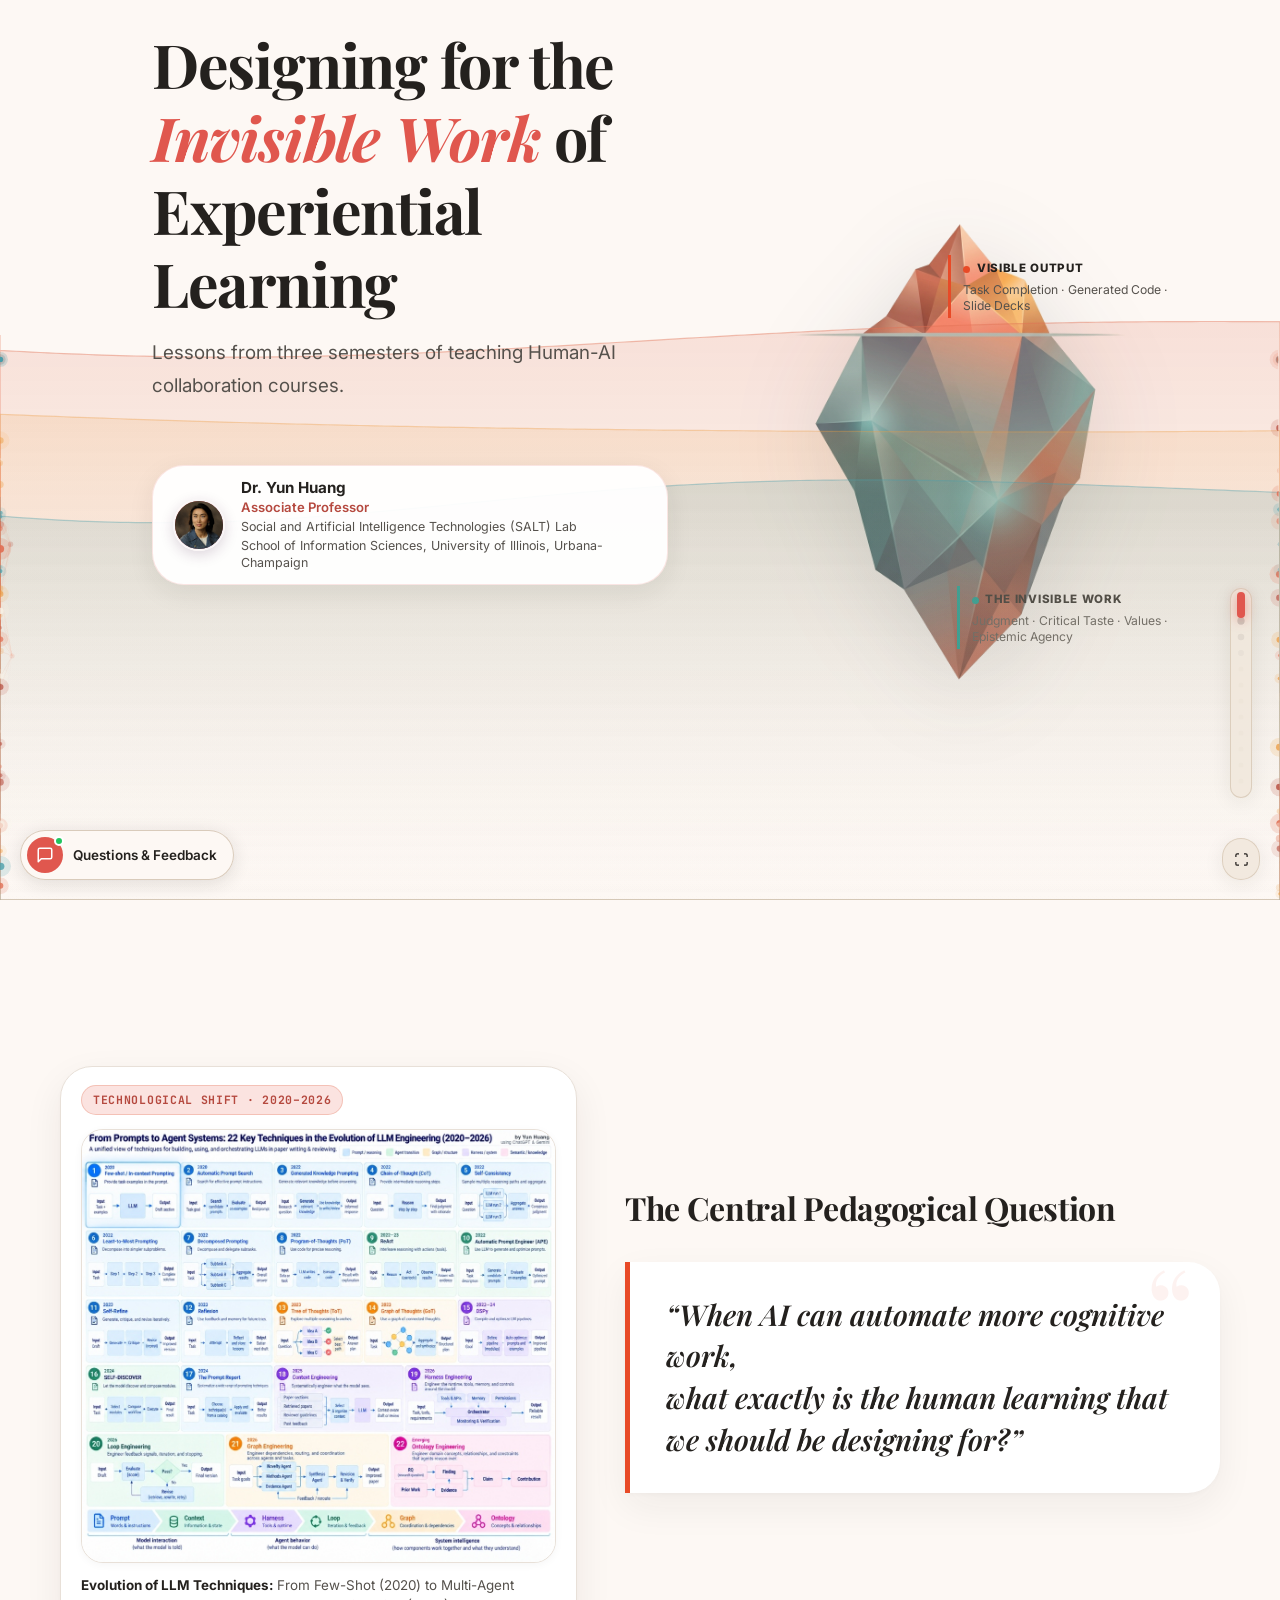
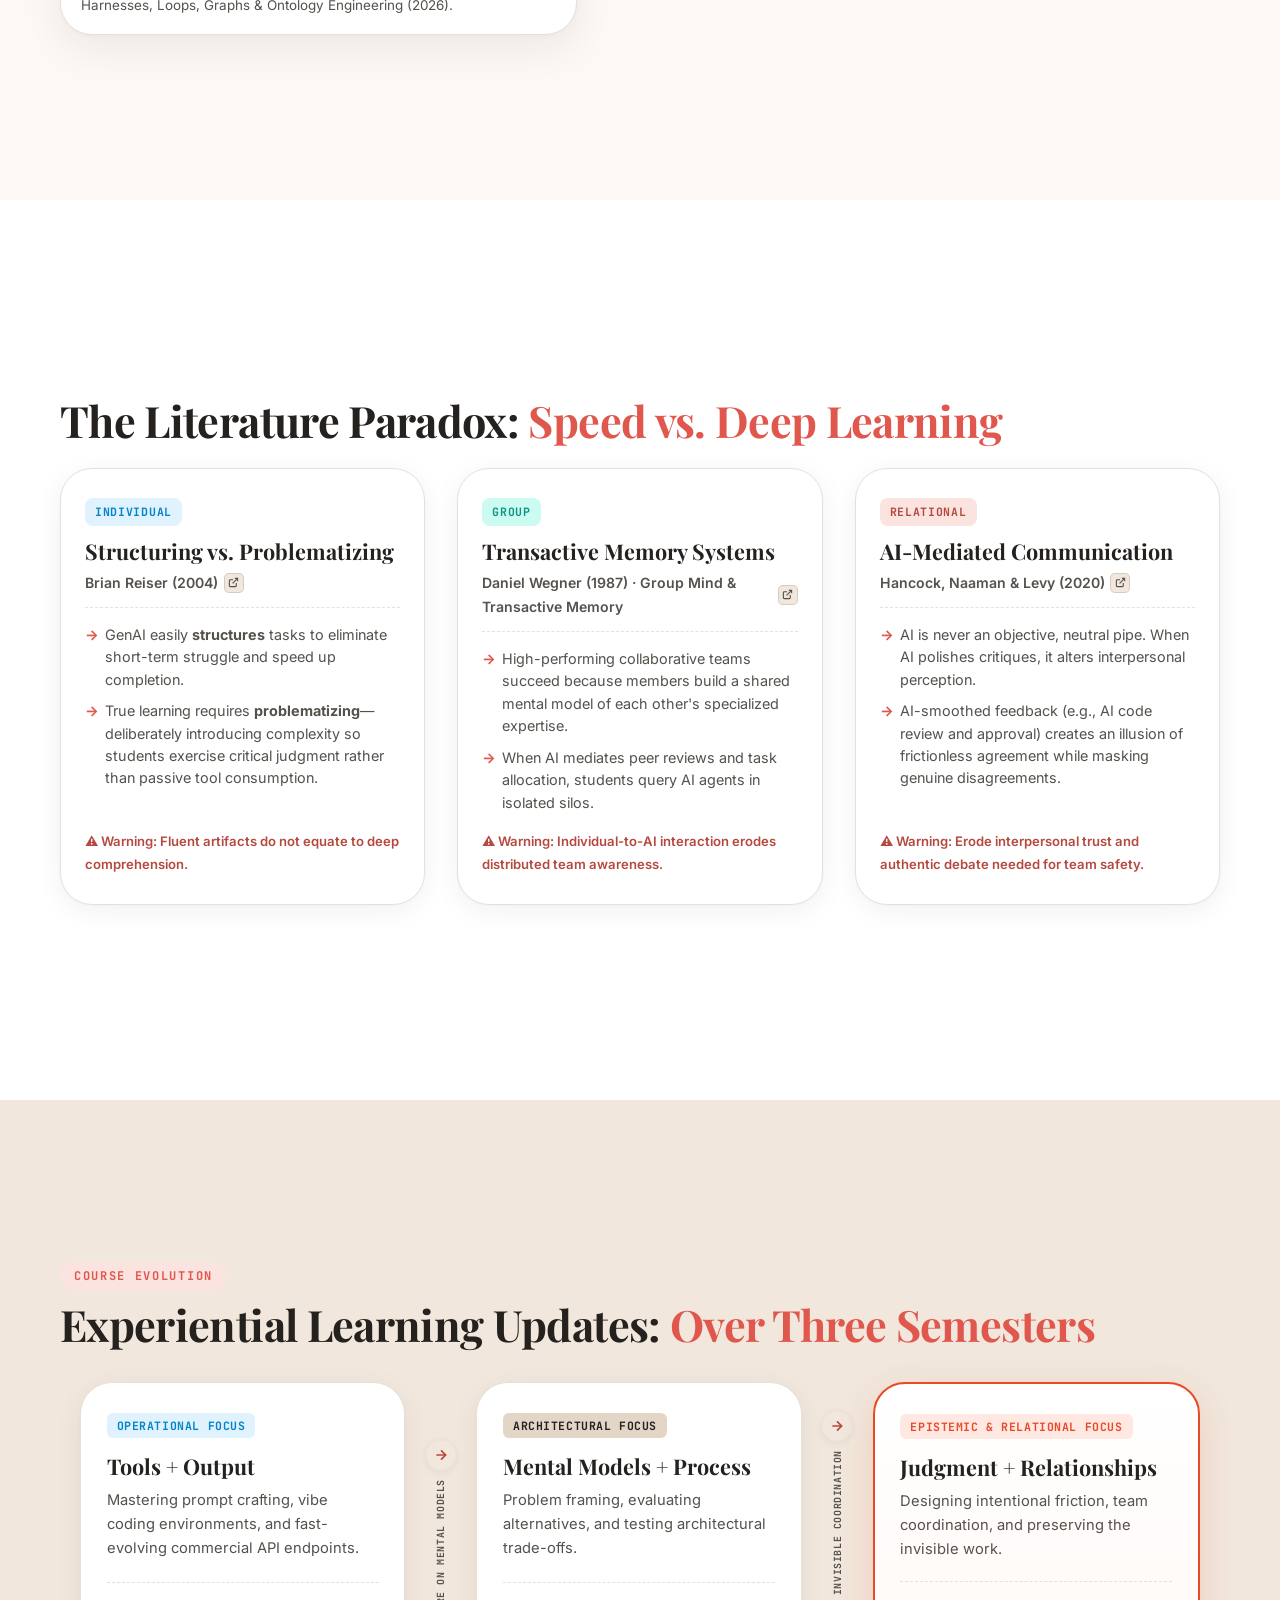
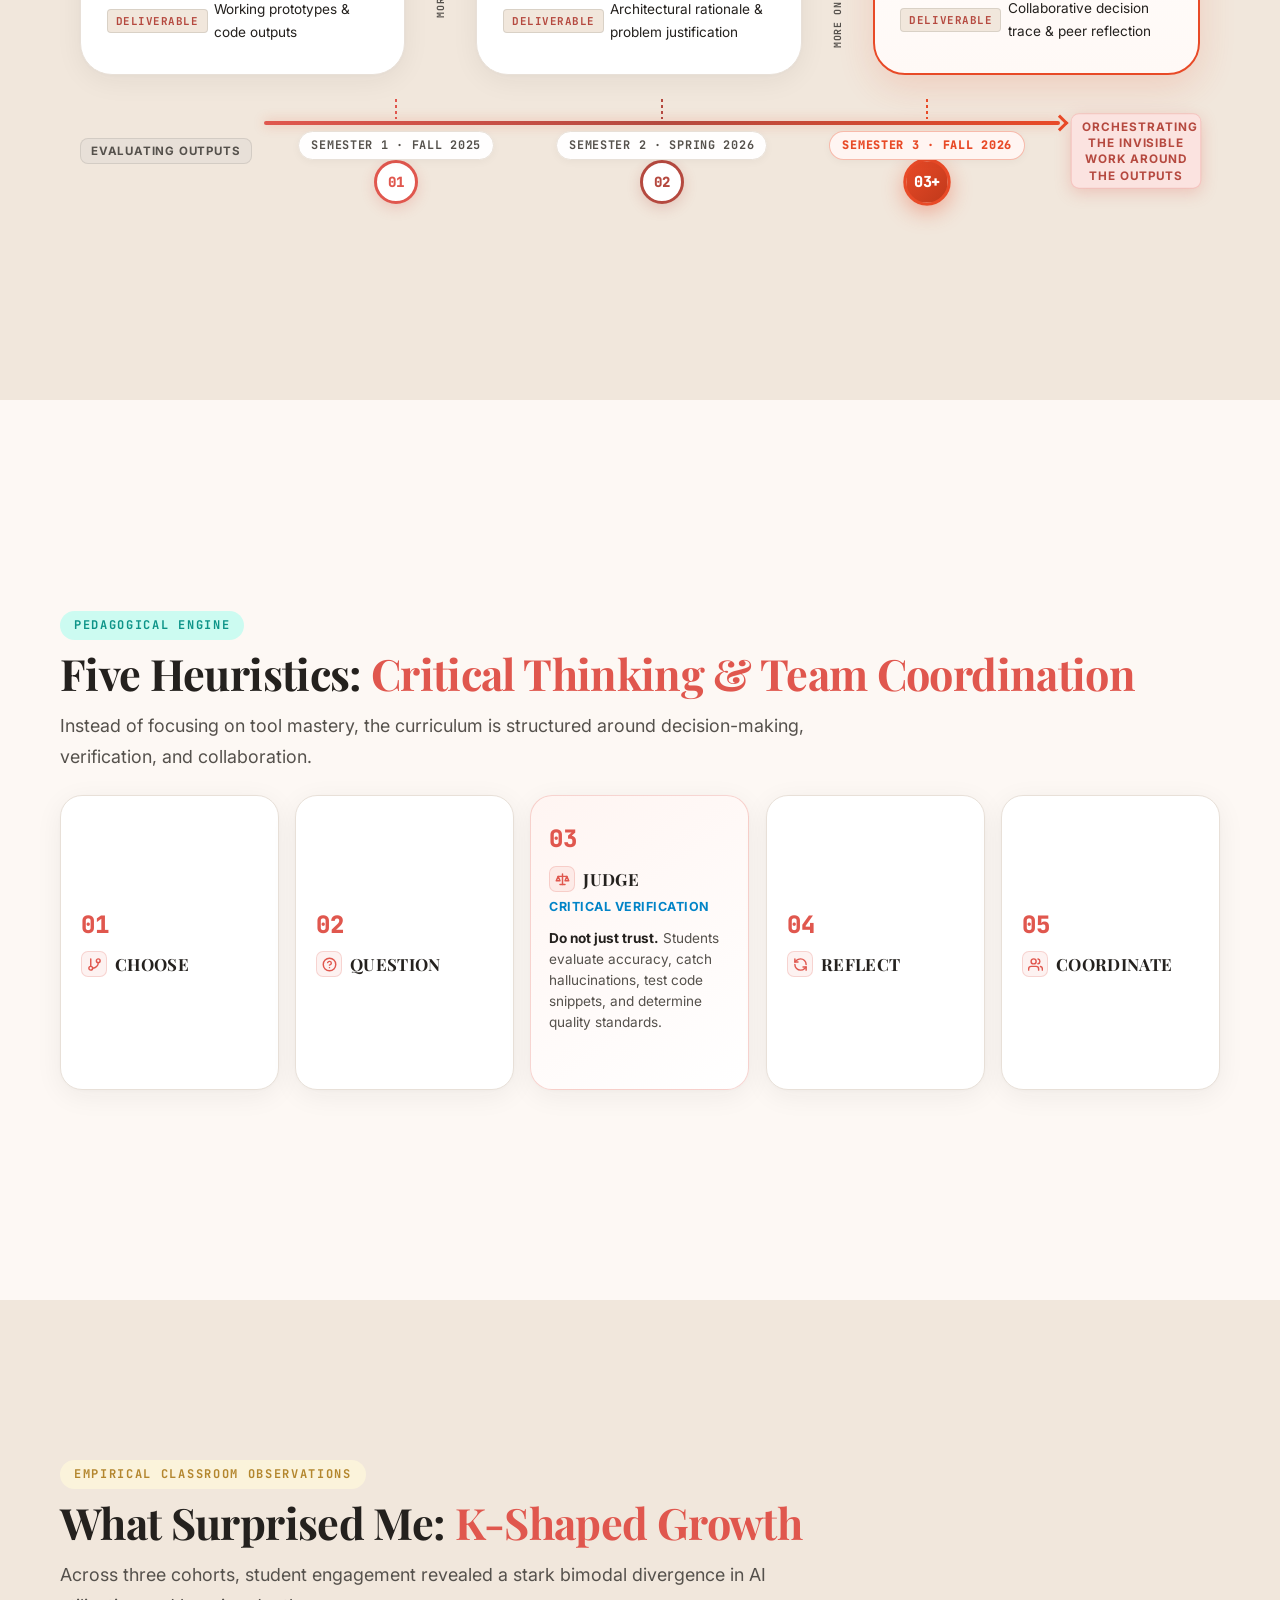
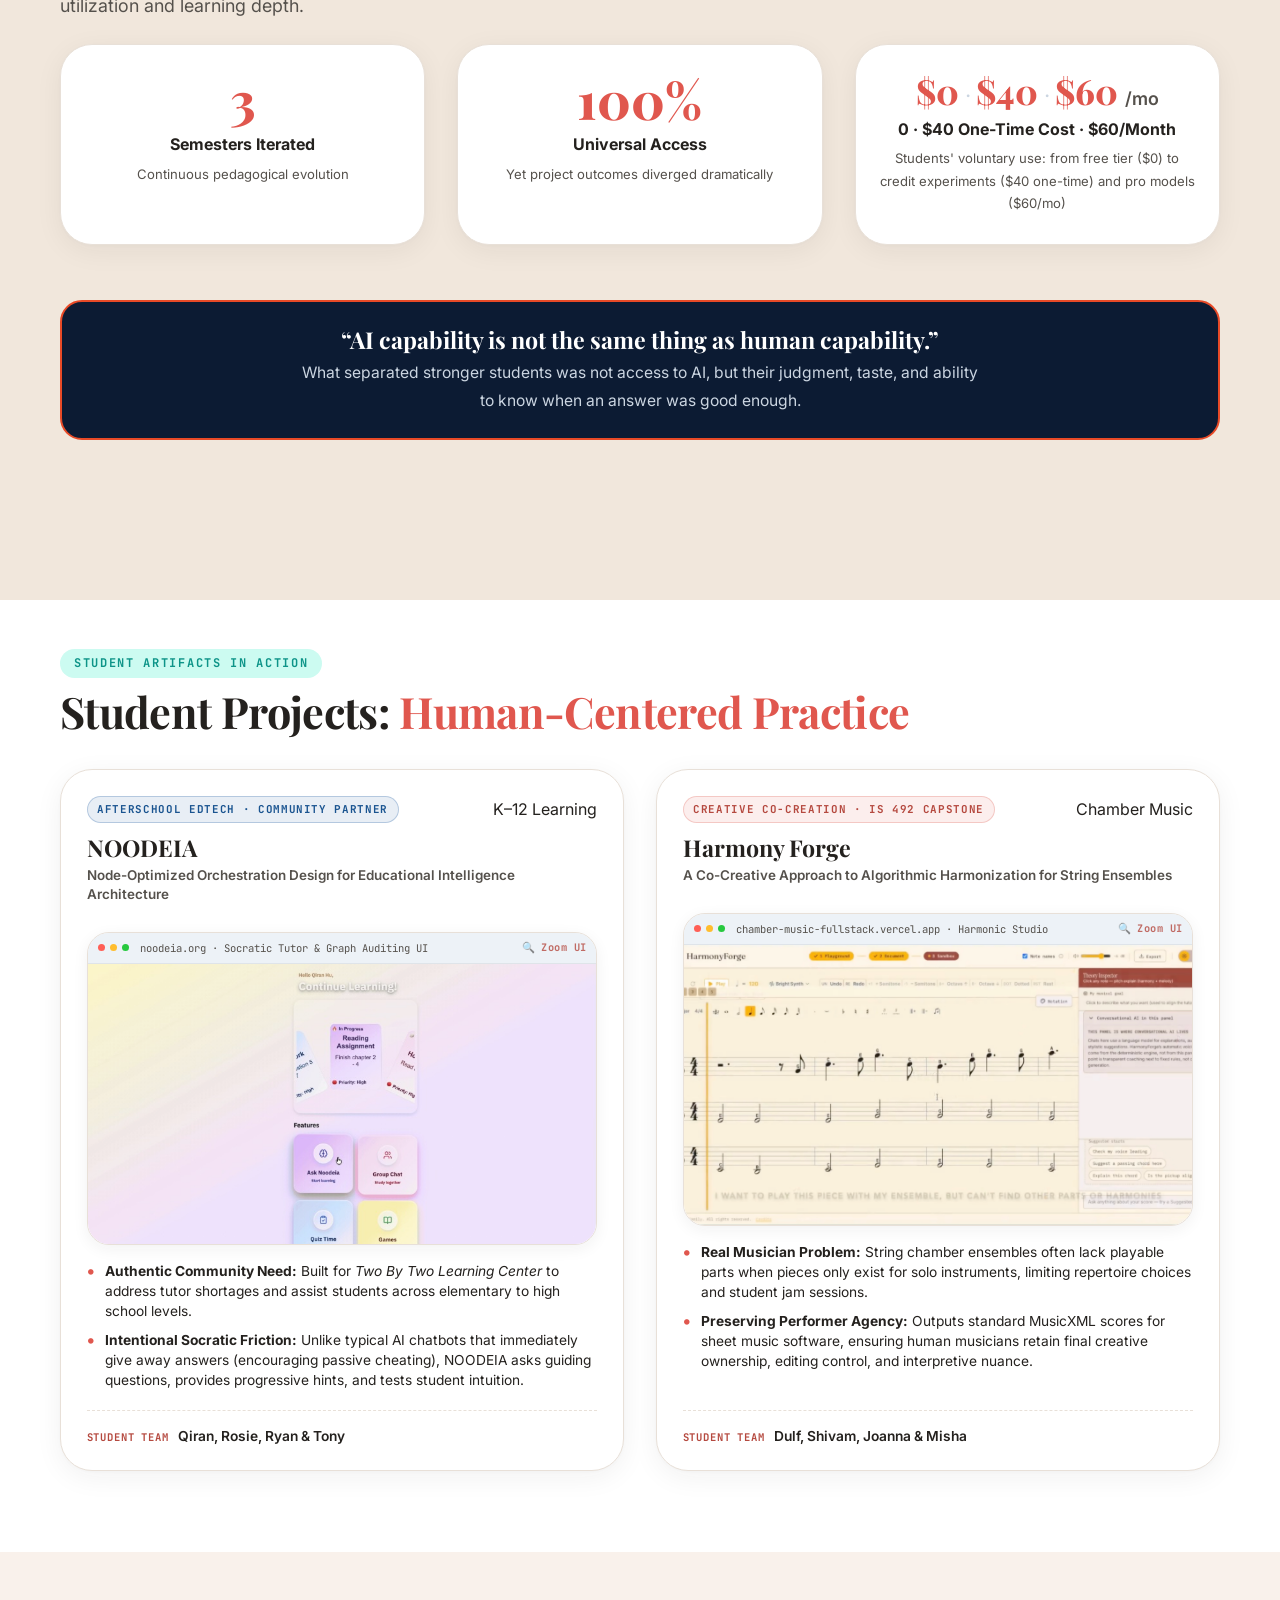
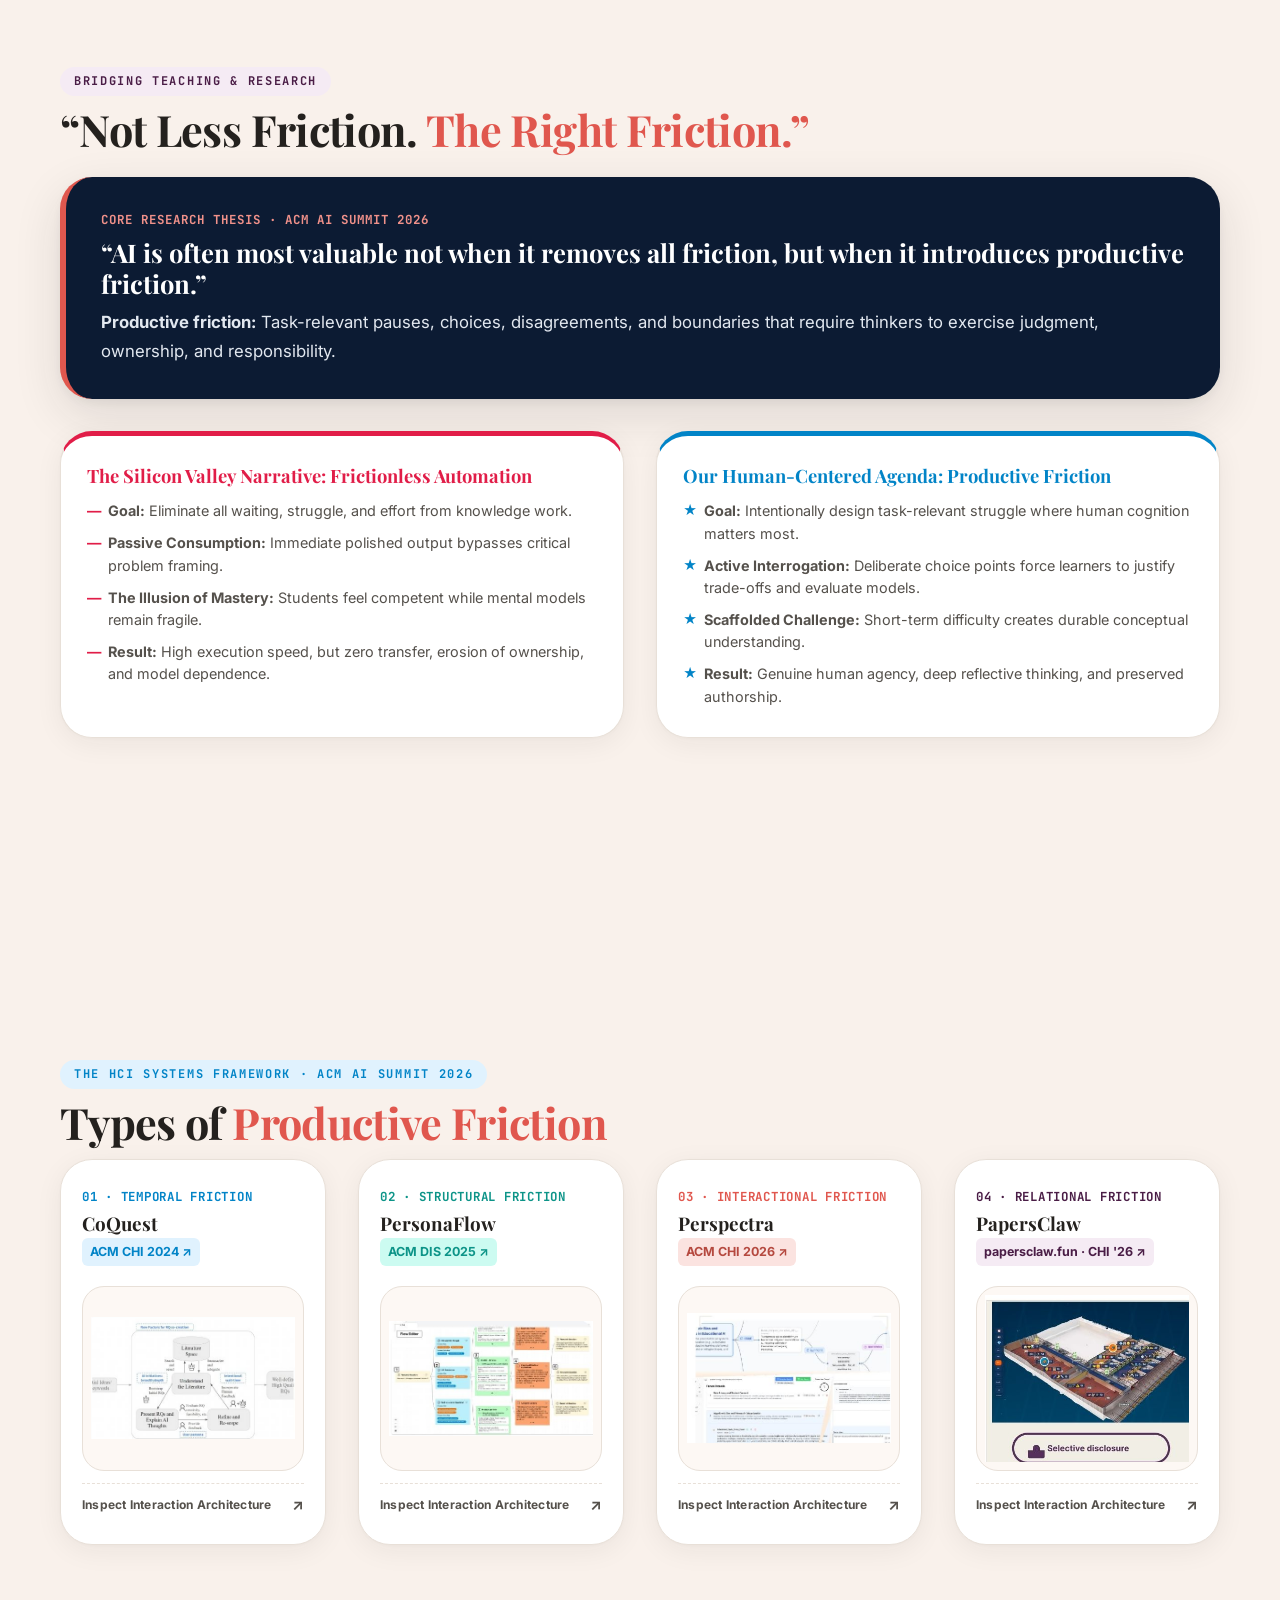
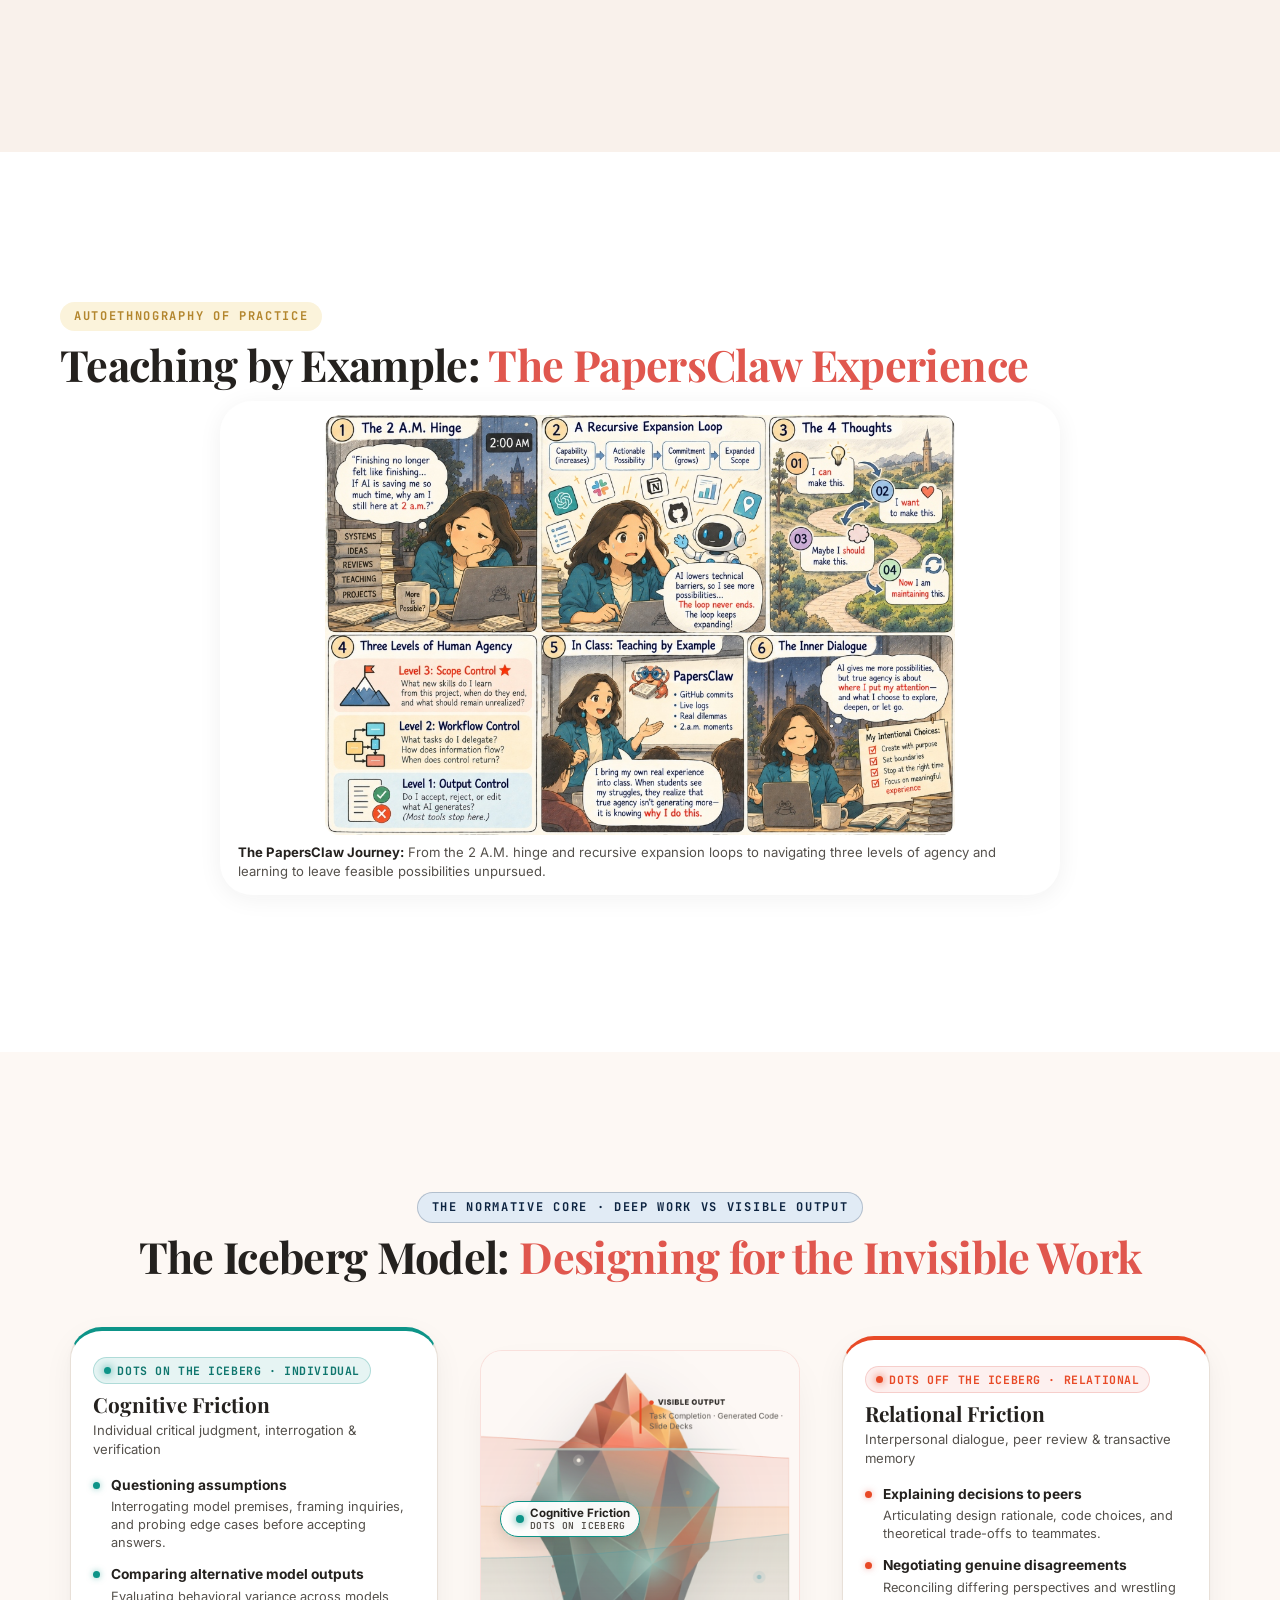
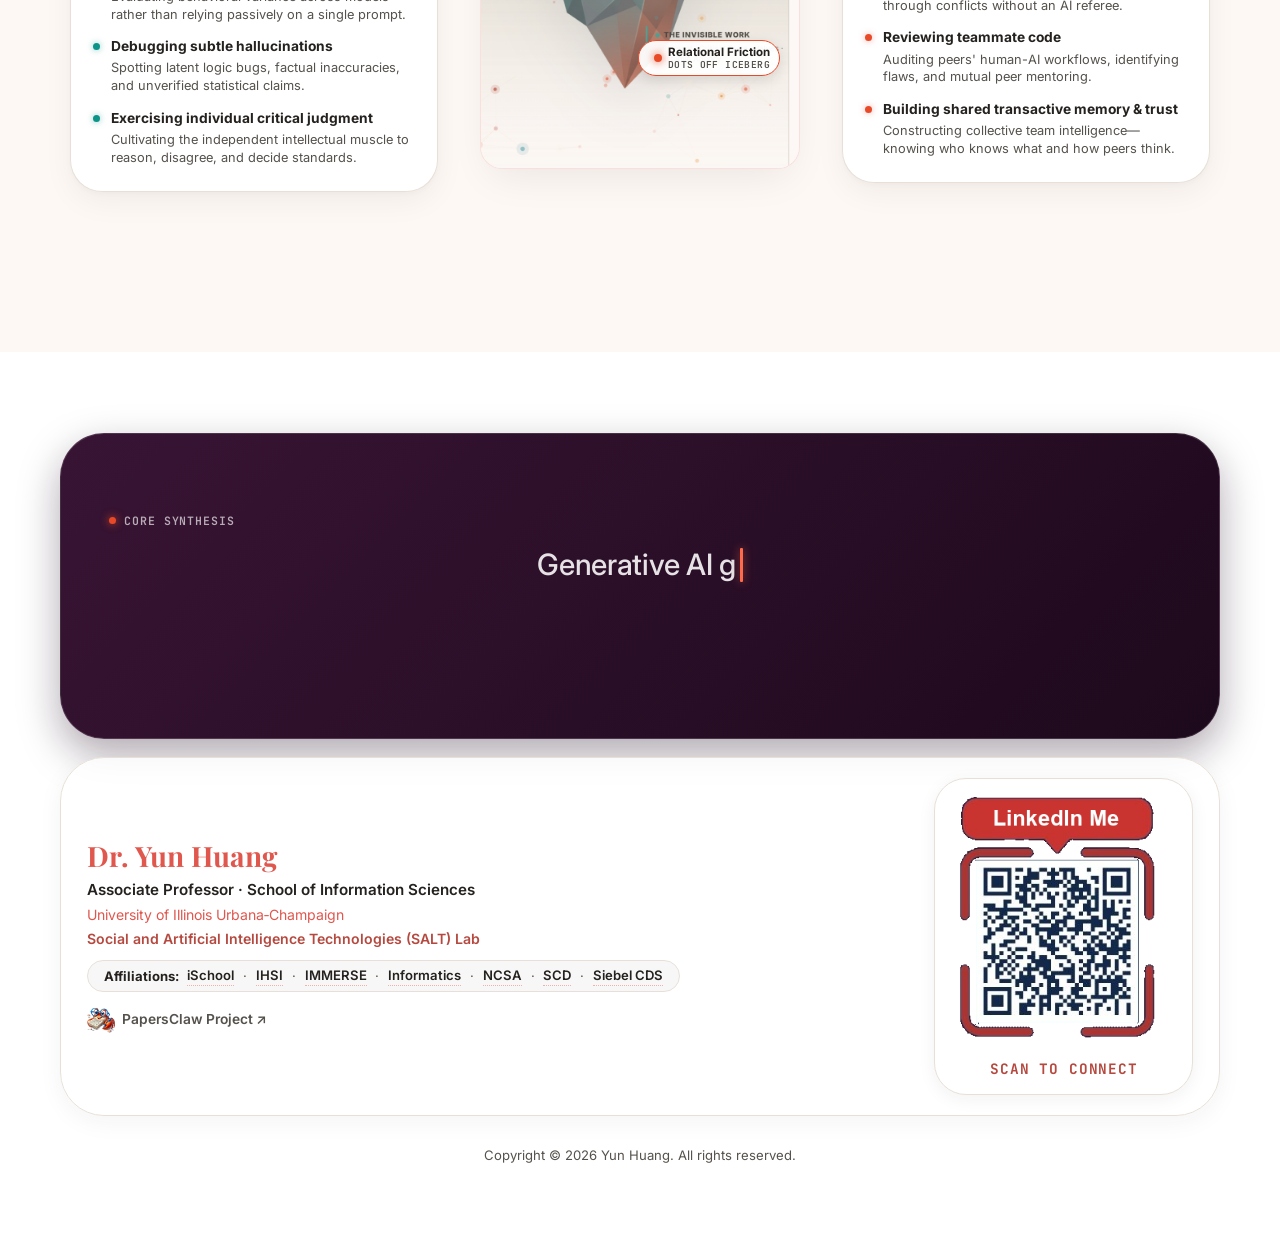
==== commit eb93ab55: "Publish website release local" ====
--- a/index.html
+++ b/index.html
@@ -1 +1 @@
-<!DOCTYPE html> <html lang="en"> <head> <meta charset="UTF-8"> <meta name="viewport" content="width=device-width,initial-scale=1"> <title>Designing for the Invisible Work of Experiential Learning in the Era of AI — Dr. Yun Huang</title> <meta name="description" content="An interactive warm editorial scrollytelling presentation on embedding Human-Centered Design and Productive Friction into AI experiential learning, by Dr. Yun Huang at the Siebel Center for Design, UIUC."> <meta property="og:title" content="Designing for the Invisible Work — Dr. Yun Huang | Siebel Center for Design"> <meta property="og:type" content="article"> <link rel="icon" type="image/svg+xml" href="/assets/favicon-CUaUsV7Q.svg"> <script type="module" crossorigin src="/assets/app-D1V8v_C5.js"></script> <link rel="stylesheet" crossorigin href="/assets/app-CLuKDawL.css"> </head> <body> <div class="progress-bar" aria-hidden="true"></div> <div class="top-hover-zone" id="topHoverZone" aria-hidden="true"></div> <header class="nav-header on-first-page" id="topNav"> <div class="nav-brand"> <div class="nav-logo" aria-hidden="true">YH</div> <div class="nav-title"> Dr. Yun Huang <span>Associate Professor · School of Information Sciences, University of Illinois, Urbana-Champaign</span> </div> </div> <div class="nav-controls"> <div class="course-badge"> <svg width="12" height="12" viewBox="0 0 24 24" fill="none" stroke="currentColor" stroke-width="2.5"> <circle cx="12" cy="12" r="10"/> <path d="M12 16v-4m0-4h.01"/> </svg> SCD Talk · Sept 2026 </div> </div> </header> <nav class="vertical-progress-dock" id="verticalProgressDock" aria-label="12-Slide Deck Progress"> <div class="dock-thumb" id="dockThumb" role="slider" aria-label="Slide Scrubber" aria-valuemin="1" aria-valuemax="12" aria-valuenow="1" tabindex="0" title="Drag up or down to scrub through slides"> <span class="thumb-tooltip" id="thumbTooltip">0:00 · The Pedagogical Pivot</span> </div> <a href="#slide-1" class="vertical-progress-pill active" data-slide="1" aria-label="Slide 1: The Pedagogical Pivot"> <span class="pill-tooltip">0:00 · The Pedagogical Pivot</span> </a> <a href="#slide-2" class="vertical-progress-pill" data-slide="2" aria-label="Slide 2: The Central Question"> <span class="pill-tooltip">0:30 · The Central Question</span> </a> <a href="#slide-3" class="vertical-progress-pill" data-slide="3" aria-label="Slide 3: Literature Paradox"> <span class="pill-tooltip">0:45 · Literature Paradox</span> </a> <a href="#slide-4" class="vertical-progress-pill" data-slide="4" aria-label="Slide 4: Three Semesters Updates"> <span class="pill-tooltip">1:15 · Three Semesters Updates</span> </a> <a href="#slide-5" class="vertical-progress-pill" data-slide="5" aria-label="Slide 5: Five Heuristics"> <span class="pill-tooltip">1:45 · Five Heuristics</span> </a> <a href="#slide-6" class="vertical-progress-pill" data-slide="6" aria-label="Slide 6: K-Shaped Growth"> <span class="pill-tooltip">2:45 · K-Shaped Growth</span> </a> <a href="#slide-7" class="vertical-progress-pill" data-slide="7" aria-label="Slide 7: Student Projects"> <span class="pill-tooltip">3:30 · Student Projects</span> </a> <a href="#slide-8" class="vertical-progress-pill" data-slide="8" aria-label="Slide 8: The Right Friction"> <span class="pill-tooltip">4:00 · The Right Friction</span> </a> <a href="#slide-9" class="vertical-progress-pill" data-slide="9" aria-label="Slide 9: 4 Types of Friction"> <span class="pill-tooltip">4:40 · 4 Types of Friction</span> </a> <a href="#slide-10" class="vertical-progress-pill" data-slide="10" aria-label="Slide 10: PapersClaw & Scope Control"> <span class="pill-tooltip">5:20 · PapersClaw & Scope Control</span> </a> <a href="#slide-11" class="vertical-progress-pill" data-slide="11" aria-label="Slide 11: The Iceberg Model"> <span class="pill-tooltip">6:10 · The Iceberg Model</span> </a> <a href="#slide-12" class="vertical-progress-pill" data-slide="12" aria-label="Slide 12: Designing for Invisible Work"> <span class="pill-tooltip">6:55 · Designing for Invisible Work</span> </a> </nav> <div class="bottom-controls" id="bottomControls" aria-label="Presenter Controls"> <button class="bottom-btn" id="btnFullscreen" aria-label="Toggle Fullscreen" title="Toggle Fullscreen (F)"> <svg width="15" height="15" viewBox="0 0 24 24" fill="none" stroke="currentColor" stroke-width="2"> <path d="M8 3H5a2 2 0 0 0-2 2v3m18 0V5a2 2 0 0 0-2-2h-3m0 18h3a2 2 0 0 0 2-2v-3M3 16v3a2 2 0 0 0 2 2h3"/> </svg> <span class="btn-tooltip">Fullscreen (F)</span> </button> </div> <section class="section section--cream hero" id="slide-1"> <canvas id="heroWaveCanvas" class="hero-wave-canvas" aria-hidden="true"></canvas> <div class="hero-inner"> <div class="hero-text"> <h1 class="hero-title"> Designing for the <em>Invisible Work</em> of Experiential Learning </h1> <p class="hero-description"> Lessons from three semesters of teaching Human-AI collaboration courses. </p> <div class="hero-speaker"> <div class="hero-speaker-avatar"> <img src="/assets/yun_huang-CgcAdXYY.jpg?v=headshot_v2" alt="Dr. Yun Huang"> </div> <div class="hero-speaker-info"> <strong>Dr. Yun Huang</strong> <span class="speaker-role">Associate Professor</span> <span class="speaker-affiliation">Social and Artificial Intelligence Technologies (SALT) Lab</span> <span class="speaker-affiliation">School of Information Sciences, University of Illinois, Urbana-Champaign</span> </div> </div> </div> <div class="hero-visual"> <div class="hero-iceberg-wrapper"> <img src="/assets/hero_iceberg-BILG-JTS.png?v=transparent" alt="Experiential Learning Iceberg Model" class="hero-iceberg-img"> <div class="hero-iceberg-tag hero-iceberg-tag--above"> <div class="tag-title"><span class="dot"></span> Visible Output</div> <span class="tag-sub">Task Completion · Generated Code · Slide Decks</span> </div> <div class="hero-iceberg-tag hero-iceberg-tag--below"> <div class="tag-title"><span class="dot dot--teal"></span> The Invisible Work</div> <span class="tag-sub">Judgment · Critical Taste · Values · Epistemic Agency</span> </div> </div> </div> </div> </section> <section class="section section--cream central-question-page" id="slide-2" style="background:var(--cream)!important"> <div class="section-inner"> <div class="question-page-grid"> <div class="question-page-media reveal-left"> <div class="infographic-preview-card" data-popup-target="modal-prompt-evolution" role="button" tabindex="0" title="Click to view full high-res infographic"> <div class="infographic-badge-bar"> <span class="infographic-pill">Technological Shift · 2020–2026</span> </div> <div class="infographic-image-frame"> <img src="/assets/prompt_evolution-LneA-CwV.jpg?v=22tech" alt="From Prompts to Agent Systems: 22 Key Techniques in the Evolution of LLM Engineering (2020-2026)"> </div> <div class="infographic-caption-bar"> <strong>Evolution of LLM Techniques:</strong> From Few-Shot (2020) to Multi-Agent Harnesses, Loops, Graphs & Ontology Engineering (2026). </div> </div> </div> <div class="question-page-content reveal-right"> <h2 class="question-page-heading">The Central Pedagogical Question</h2> <div class="hero-question-display"> <blockquote class="hero-question-quote"> “When AI can automate more cognitive work,<br> what exactly is the human learning that we should be designing for?” </blockquote> </div> </div> </div> </div> </section> <section class="section section--white" id="slide-3"> <div class="section-inner"> <div class="section-header reveal"> <h2>The Literature Paradox: <span class="accent">Speed vs. Deep Learning</span></h2> </div> <div class="theory-trio reveal stagger"> <div class="theory-card" style="--i:0"> <span class="theory-badge badge-sky">Individual</span> <h3> <a href="https://doi.org/10.1207/s15327809jls1303_2" target="_blank" rel="noopener" class="paper-link" title="Read Brian Reiser (2004) Original Paper"> Structuring vs. Problematizing </a> </h3> <div class="theory-author"> <a href="https://doi.org/10.1207/s15327809jls1303_2" target="_blank" rel="noopener" class="author-citation-link" title="Brian Reiser (2004) Journal of the Learning Sciences"> Brian Reiser (2004) <span class="citation-icon-btn" aria-label="Open paper"><svg width="11" height="11" viewBox="0 0 24 24" fill="none" stroke="currentColor" stroke-width="2.4"> <path d="M18 13v6a2 2 0 0 1-2 2H5a2 2 0 0 1-2-2V8a2 2 0 0 1 2-2h6"/> <polyline points="15 3 21 3 21 9"/> <line x1="10" y1="14" x2="21" y2="3"/> </svg></span> </a> </div> <ul class="theory-bullets"> <li>GenAI easily <strong>structures</strong> tasks to eliminate short-term struggle and speed up completion. </li> <li>True learning requires <strong>problematizing</strong>—deliberately introducing complexity so students exercise critical judgment rather than passive tool consumption.</li> </ul> <div class="theory-warning">⚠️ Warning: Fluent artifacts do not equate to deep comprehension.</div> </div> <div class="theory-card" style="--i:1"> <span class="theory-badge badge-teal">Group</span> <h3> <a href="https://doi.org/10.1007/978-1-4612-4634-3_9" target="_blank" rel="noopener" class="paper-link" title="Read Daniel Wegner (1987) Original Paper"> Transactive Memory Systems </a> </h3> <div class="theory-author"> <a href="https://doi.org/10.1007/978-1-4612-4634-3_9" target="_blank" rel="noopener" class="author-citation-link" title="Daniel Wegner (1987) Transactive Memory in Theories of Group Behavior"> Daniel Wegner (1987) · Group Mind &amp; Transactive Memory <span class="citation-icon-btn" aria-label="Open paper"><svg width="11" height="11" viewBox="0 0 24 24" fill="none" stroke="currentColor" stroke-width="2.4"> <path d="M18 13v6a2 2 0 0 1-2 2H5a2 2 0 0 1-2-2V8a2 2 0 0 1 2-2h6"/> <polyline points="15 3 21 3 21 9"/> <line x1="10" y1="14" x2="21" y2="3"/> </svg></span> </a> </div> <ul class="theory-bullets"> <li>High-performing collaborative teams succeed because members build a shared mental model of each other's specialized expertise.</li> <li>When AI mediates peer reviews and task allocation, students query AI agents in isolated silos.</li> </ul> <div class="theory-warning">⚠️ Warning: Individual-to-AI interaction erodes distributed team awareness.</div> </div> <div class="theory-card" style="--i:2"> <span class="theory-badge badge-orange">Relational</span> <h3> <a href="https://doi.org/10.1093/jcmc/zmz022" target="_blank" rel="noopener" class="paper-link" title="Read Hancock et al. (2020) Original Paper"> AI-Mediated Communication </a> </h3> <div class="theory-author"> <a href="https://doi.org/10.1093/jcmc/zmz022" target="_blank" rel="noopener" class="author-citation-link" title="Hancock, Naaman &amp; Levy (2020) Journal of Computer-Mediated Communication"> Hancock, Naaman &amp; Levy (2020) <span class="citation-icon-btn" aria-label="Open paper"><svg width="11" height="11" viewBox="0 0 24 24" fill="none" stroke="currentColor" stroke-width="2.4"> <path d="M18 13v6a2 2 0 0 1-2 2H5a2 2 0 0 1-2-2V8a2 2 0 0 1 2-2h6"/> <polyline points="15 3 21 3 21 9"/> <line x1="10" y1="14" x2="21" y2="3"/> </svg></span> </a> </div> <ul class="theory-bullets"> <li>AI is never an objective, neutral pipe. When AI polishes critiques, it alters interpersonal perception. </li> <li>AI-smoothed feedback (e.g., AI code review and approval) creates an illusion of frictionless agreement while masking genuine disagreements. </li> </ul> <div class="theory-warning">⚠️ Warning: Erode interpersonal trust and authentic debate needed for team safety. </div> </div> </div> </div> </section> <section class="section section--sand" id="slide-4"> <div class="section-inner"> <div class="section-header reveal"> <div class="section-label section-label--coral">Course Evolution</div> <h2>Experiential Learning Updates: <span class="accent">Over Three Semesters</span></h2> </div> <div class="goals-timeline timeline-unfold-container reveal" id="goalsTimeline"> <div class="timeline-cards-row"> <div class="timeline-card" style="--i:0"> <div class="timeline-card-header"> <span class="timeline-level-badge level-operational">Operational Focus</span> </div> <h4>Tools + Output</h4> <p>Mastering prompt crafting, vibe coding environments, and fast-evolving commercial API endpoints.</p> <div class="evolution-card-meta"> <span class="meta-tag">Deliverable</span> Working prototypes &amp; code outputs </div> </div> <div class="timeline-flow-connector" aria-hidden="true"> <div class="flow-circle"> <svg width="16" height="16" viewBox="0 0 24 24" fill="none" stroke="currentColor" stroke-width="2.5"> <path d="M5 12h14M12 5l7 7-7 7"/> </svg> </div> <span class="flow-text">More on Mental Models</span> </div> <div class="timeline-card" style="--i:1"> <div class="timeline-card-header"> <span class="timeline-level-badge level-architectural">Architectural Focus</span> </div> <h4>Mental Models + Process</h4> <p>Problem framing, evaluating alternatives, and testing architectural trade-offs.</p> <div class="evolution-card-meta"> <span class="meta-tag">Deliverable</span> Architectural rationale &amp; problem justification </div> </div> <div class="timeline-flow-connector" aria-hidden="true"> <div class="flow-circle"> <svg width="16" height="16" viewBox="0 0 24 24" fill="none" stroke="currentColor" stroke-width="2.5"> <path d="M5 12h14M12 5l7 7-7 7"/> </svg> </div> <span class="flow-text">More on Invisible Coordination</span> </div> <div class="timeline-card timeline-card--culmination" style="--i:2"> <div class="timeline-card-header"> <span class="timeline-level-badge level-relational">Epistemic &amp; Relational Focus</span> </div> <h4>Judgment + Relationships</h4> <p>Designing intentional friction, team coordination, and preserving the invisible work.</p> <div class="evolution-card-meta"> <span class="meta-tag">Deliverable</span> Collaborative decision trace &amp; peer reflection </div> </div> </div> <div class="timeline-track-header"> <div class="timeline-track-with-labels"> <span class="timeline-edge-label timeline-edge-label--start">Evaluating Outputs</span> <div class="timeline-track-inner"> <div class="timeline-milestones"> <div class="timeline-milestone milestone-1"> <div class="milestone-dot"><span class="dot-num">01</span></div> <div class="milestone-time">Semester 1 · Fall 2025</div> <div class="milestone-stem"></div> </div> <div class="timeline-milestone milestone-2"> <div class="milestone-dot"><span class="dot-num">02</span></div> <div class="milestone-time">Semester 2 · Spring 2026</div> <div class="milestone-stem"></div> </div> <div class="timeline-milestone milestone-3"> <div class="milestone-dot"><span class="dot-num">03+</span></div> <div class="milestone-time">Semester 3 · Fall 2026</div> <div class="milestone-stem"></div> </div> </div> <div class="timeline-track-line" aria-hidden="true"> <div class="timeline-track-fill"></div> <div class="timeline-track-arrow"></div> </div> </div> <span class="timeline-edge-label timeline-edge-label--end">Orchestrating the invisible work around the outputs</span> </div> </div> </div> </div> </section> <section class="section section--cream" id="slide-5"> <div class="section-inner"> <div class="section-header reveal"> <div class="section-label section-label--teal">Pedagogical Engine</div> <h2>Five Heuristics: <span class="accent">Critical Thinking & Team Coordination</span></h2> <p class="section-desc"> Instead of focusing on tool mastery, the curriculum is structured around decision-making, verification, and collaboration. </p> </div> <div class="pipeline-track reveal"> <div class="pipeline-step auto-flipped" style="--i:0"> <div class="pipeline-card-inner"> <div class="pipeline-card-front"> <div class="pipeline-number">01</div> <h4> <span class="step-logo" aria-hidden="true"> <svg width="15" height="15" viewBox="0 0 24 24" fill="none" stroke="currentColor" stroke-width="2.3" stroke-linecap="round" stroke-linejoin="round"> <path d="M6 3v12"></path> <circle cx="18" cy="6" r="3"></circle> <circle cx="6" cy="18" r="3"></circle> <path d="M18 9a9 9 0 0 1-9 9"></path> </svg> </span> CHOOSE </h4> </div> <div class="pipeline-card-back"> <div class="pipeline-number">01</div> <h4> <span class="step-logo" aria-hidden="true"> <svg width="15" height="15" viewBox="0 0 24 24" fill="none" stroke="currentColor" stroke-width="2.3" stroke-linecap="round" stroke-linejoin="round"> <path d="M6 3v12"></path> <circle cx="18" cy="6" r="3"></circle> <circle cx="6" cy="18" r="3"></circle> <path d="M18 9a9 9 0 0 1-9 9"></path> </svg> </span> CHOOSE </h4> <div class="step-subtitle">Decision Making</div> <p><strong class="step-dont">Do not just produce.</strong> Students analyze task complexity, API costs, context windows, and latency to justify tool selection.</p> </div> </div> </div> <div class="pipeline-step" style="--i:1"> <div class="pipeline-card-inner"> <div class="pipeline-card-front"> <div class="pipeline-number">02</div> <h4> <span class="step-logo" aria-hidden="true"> <svg width="15" height="15" viewBox="0 0 24 24" fill="none" stroke="currentColor" stroke-width="2.3" stroke-linecap="round" stroke-linejoin="round"> <circle cx="12" cy="12" r="10"></circle> <path d="M9.09 9a3 3 0 0 1 5.83 1c0 2-3 3-3 3"></path> <line x1="12" y1="17" x2="12.01" y2="17"></line> </svg> </span> QUESTION </h4> </div> <div class="pipeline-card-back"> <div class="pipeline-number">02</div> <h4> <span class="step-logo" aria-hidden="true"> <svg width="15" height="15" viewBox="0 0 24 24" fill="none" stroke="currentColor" stroke-width="2.3" stroke-linecap="round" stroke-linejoin="round"> <circle cx="12" cy="12" r="10"></circle> <path d="M9.09 9a3 3 0 0 1 5.83 1c0 2-3 3-3 3"></path> <line x1="12" y1="17" x2="12.01" y2="17"></line> </svg> </span> QUESTION </h4> <div class="step-subtitle">Problem Framing</div> <p><strong class="step-dont">Do not just accept.</strong> Students formulate hypothesis-driven inquiries, test edge cases, and interrogate underlying model assumptions.</p> </div> </div> </div> <div class="pipeline-step" style="--i:2"> <div class="pipeline-card-inner"> <div class="pipeline-card-front"> <div class="pipeline-number">03</div> <h4> <span class="step-logo" aria-hidden="true"> <svg width="15" height="15" viewBox="0 0 24 24" fill="none" stroke="currentColor" stroke-width="2.3" stroke-linecap="round" stroke-linejoin="round"> <path d="M12 3v17"></path> <path d="M5 7h14"></path> <path d="M5 7l-3 7h6l-3-7z"></path> <path d="M19 7l-3 7h6l-3-7z"></path> <path d="M8 20h8"></path> </svg> </span> JUDGE </h4> </div> <div class="pipeline-card-back"> <div class="pipeline-number">03</div> <h4> <span class="step-logo" aria-hidden="true"> <svg width="15" height="15" viewBox="0 0 24 24" fill="none" stroke="currentColor" stroke-width="2.3" stroke-linecap="round" stroke-linejoin="round"> <path d="M12 3v17"></path> <path d="M5 7h14"></path> <path d="M5 7l-3 7h6l-3-7z"></path> <path d="M19 7l-3 7h6l-3-7z"></path> <path d="M8 20h8"></path> </svg> </span> JUDGE </h4> <div class="step-subtitle">Critical Verification</div> <p><strong class="step-dont">Do not just trust.</strong> Students evaluate accuracy, catch hallucinations, test code snippets, and determine quality standards.</p> </div> </div> </div> <div class="pipeline-step" style="--i:3"> <div class="pipeline-card-inner"> <div class="pipeline-card-front"> <div class="pipeline-number">04</div> <h4> <span class="step-logo" aria-hidden="true"> <svg width="15" height="15" viewBox="0 0 24 24" fill="none" stroke="currentColor" stroke-width="2.3" stroke-linecap="round" stroke-linejoin="round"> <path d="M21 12a9 9 0 0 0-9-9 9.75 9.75 0 0 0-6.74 2.74L3 8"></path> <polyline points="3 3 3 8 8 8"></polyline> <path d="M3 12a9 9 0 0 0 9 9 9.75 9.75 0 0 0 6.74-2.74L21 16"></path> <polyline points="16 16 21 16 21 21"></polyline> </svg> </span> REFLECT </h4> </div> <div class="pipeline-card-back"> <div class="pipeline-number">04</div> <h4> <span class="step-logo" aria-hidden="true"> <svg width="15" height="15" viewBox="0 0 24 24" fill="none" stroke="currentColor" stroke-width="2.3" stroke-linecap="round" stroke-linejoin="round"> <path d="M21 12a9 9 0 0 0-9-9 9.75 9.75 0 0 0-6.74 2.74L3 8"></path> <polyline points="3 3 3 8 8 8"></polyline> <path d="M3 12a9 9 0 0 0 9 9 9.75 9.75 0 0 0 6.74-2.74L21 16"></path> <polyline points="16 16 21 16 21 21"></polyline> </svg> </span> REFLECT </h4> <div class="step-subtitle">Durable Synthesis</div> <p><strong class="step-dont">Do not just automate.</strong> Students articulate why specific paths were chosen, document rejected alternatives, and distill portable models.</p> </div> </div> </div> <div class="pipeline-step" style="--i:4"> <div class="pipeline-card-inner"> <div class="pipeline-card-front"> <div class="pipeline-number">05</div> <h4> <span class="step-logo" aria-hidden="true"> <svg width="15" height="15" viewBox="0 0 24 24" fill="none" stroke="currentColor" stroke-width="2.3" stroke-linecap="round" stroke-linejoin="round"> <path d="M17 21v-2a4 4 0 0 0-4-4H5a4 4 0 0 0-4 4v2"></path> <circle cx="9" cy="7" r="4"></circle> <path d="M23 21v-2a4 4 0 0 0-3-3.87"></path> <path d="M16 3.13a4 4 0 0 1 0 7.75"></path> </svg> </span> COORDINATE </h4> </div> <div class="pipeline-card-back"> <div class="pipeline-number">05</div> <h4> <span class="step-logo" aria-hidden="true"> <svg width="15" height="15" viewBox="0 0 24 24" fill="none" stroke="currentColor" stroke-width="2.3" stroke-linecap="round" stroke-linejoin="round"> <path d="M17 21v-2a4 4 0 0 0-4-4H5a4 4 0 0 0-4 4v2"></path> <circle cx="9" cy="7" r="4"></circle> <path d="M23 21v-2a4 4 0 0 0-3-3.87"></path> <path d="M16 3.13a4 4 0 0 1 0 7.75"></path> </svg> </span> COORDINATE </h4> <div class="step-subtitle">Human Teamwork</div> <p><strong class="step-dont">Do not just work individually.</strong> Students divide system architectures across peers, conduct peer reviews, and establish shared team memory.</p> </div> </div> </div> </div> </div> </section> <section class="section section--sand" id="slide-6"> <div class="section-inner"> <div class="section-header reveal"> <div class="section-label section-label--gold">Empirical Classroom Observations</div> <h2>What Surprised Me: <span class="accent">K-Shaped Growth</span></h2> <p class="section-desc"> Across three cohorts, student engagement revealed a stark bimodal divergence in AI utilization and learning depth. </p> </div> <div class="metrics reveal stagger"> <div class="metric" style="--i:0"> <div class="metric-value" data-count="3">0</div> <div class="metric-label">Semesters Iterated</div> <div class="metric-sub">Continuous pedagogical evolution</div> </div> <div class="metric" style="--i:1"> <div class="metric-value" data-count="100" data-suffix="%">0%</div> <div class="metric-label">Universal Access</div> <div class="metric-sub">Yet project outcomes diverged dramatically</div> </div> <div class="metric" style="--i:2"> <div class="metric-value metric-value--tiered"> <span class="m-val">$0</span> <span class="m-sep">·</span> <span class="m-val" data-prefix="$" data-count="40">$0</span> <span class="m-sep">·</span> <span class="m-val" data-prefix="$" data-count="60">$0</span><span class="m-unit">/mo</span> </div> <div class="metric-label">0 · $40 One-Time Cost · $60/Month</div> <div class="metric-sub">Students' voluntary use: from free tier ($0) to credit experiments ($40 one-time) and pro models ($60/mo)</div> </div> </div> <div class="central-quote-banner reveal"> <h3>“AI capability is not the same thing as human capability.”</h3> <p>What separated stronger students was not access to AI, but their judgment, taste, and ability to know when an answer was good enough.</p> </div> </div> </section> <section class="section section--white" id="slide-7"> <div class="section-inner"> <div class="section-header reveal"> <div class="section-label section-label--teal">Student Artifacts in Action</div> <h2>Student Projects: <span class="accent">Human-Centered Practice</span></h2> </div> <div class="sample-projects-grid reveal"> <div class="project-showcase-card"> <div class="project-card-header"> <div class="project-top-meta"> <span class="project-badge badge-edtech">Afterschool EdTech · Community Partner</span> <span class="meta-tag">K–12 Learning</span> </div> <h3>NOODEIA</h3> <div class="project-full-title"> Node-Optimized Orchestration Design for Educational Intelligence Architecture </div> </div> <div class="project-thumb-frame" data-popup-target="modal-project-noodeia" role="button" tabindex="0" title="Click to view full NOODEIA system interface"> <div class="project-thumb-browser-bar"> <span class="browser-dot dot-red"></span> <span class="browser-dot dot-yellow"></span> <span class="browser-dot dot-green"></span> <span class="browser-address">noodeia.org · Socratic Tutor &amp; Graph Auditing UI</span> <span class="project-thumb-zoom">🔍 Zoom UI</span> </div> <div class="project-thumb-img-wrap"> <img src="/assets/noodeia-DO3NQMH8.jpg" alt="NOODEIA Socratic Tutor Application Interface" class="project-thumb-img"> </div> </div> <ul class="project-highlights"> <li> <strong>Authentic Community Need:</strong> Built for <em>Two By Two Learning Center</em> to address tutor shortages and assist students across elementary to high school levels. </li> <li> <strong>Intentional Socratic Friction:</strong> Unlike typical AI chatbots that immediately give away answers (encouraging passive cheating), NOODEIA asks guiding questions, provides progressive hints, and tests student intuition. </li> </ul> <p class="project-team"><span class="project-team-label">Student Team</span> Qiran, Rosie, Ryan &amp; Tony</p> </div> <div class="project-showcase-card"> <div class="project-card-header"> <div class="project-top-meta"> <span class="project-badge badge-music">Creative Co-Creation · IS 492 Capstone</span> <span class="meta-tag">Chamber Music</span> </div> <h3>Harmony Forge</h3> <div class="project-full-title"> A Co-Creative Approach to Algorithmic Harmonization for String Ensembles </div> </div> <div class="project-thumb-frame" data-popup-target="modal-project-harmony" role="button" tabindex="0" title="Click to view full Harmony Forge studio interface"> <div class="project-thumb-browser-bar"> <span class="browser-dot dot-red"></span> <span class="browser-dot dot-yellow"></span> <span class="browser-dot dot-green"></span> <span class="browser-address">chamber-music-fullstack.vercel.app · Harmonic Studio</span> <span class="project-thumb-zoom">🔍 Zoom UI</span> </div> <div class="project-thumb-img-wrap"> <img src="/assets/musicforge-y1u044Sp.jpg" alt="Harmony Forge Harmonic Studio Application Interface" class="project-thumb-img"> </div> </div> <ul class="project-highlights"> <li> <strong>Real Musician Problem:</strong> String chamber ensembles often lack playable parts when pieces only exist for solo instruments, limiting repertoire choices and student jam sessions. </li> <li> <strong>Preserving Performer Agency:</strong> Outputs standard MusicXML scores for sheet music software, ensuring human musicians retain final creative ownership, editing control, and interpretive nuance. </li> </ul> <p class="project-team"><span class="project-team-label">Student Team</span> Dulf, Shivam, Joanna &amp; Misha</p> </div> </div> </div> </section> <section class="section section--sand-warm" id="slide-8"> <div class="section-inner"> <div class="section-header reveal"> <div class="section-label section-label--plum">Bridging Teaching & Research</div> <h2>“Not Less Friction. <span class="accent">The Right Friction.”</span></h2> </div> <div class="thesis-box reveal"> <div class="thesis-tag">Core Research Thesis · ACM AI Summit 2026</div> <h3>“AI is often most valuable not when it removes all friction, but when it introduces productive friction.” </h3> <p> <strong>Productive friction:</strong> Task-relevant pauses, choices, disagreements, and boundaries that require thinkers to exercise judgment, ownership, and responsibility. </p> </div> <div class="friction-compare-grid reveal stagger"> <div class="compare-card compare-card--sv" style="--i:0"> <h4>The Silicon Valley Narrative: Frictionless Automation</h4> <ul> <li><strong>Goal:</strong> Eliminate all waiting, struggle, and effort from knowledge work.</li> <li><strong>Passive Consumption:</strong> Immediate polished output bypasses critical problem framing.</li> <li><strong>The Illusion of Mastery:</strong> Students feel competent while mental models remain fragile. </li> <li><strong>Result:</strong> High execution speed, but zero transfer, erosion of ownership, and model dependence.</li> </ul> </div> <div class="compare-card compare-card--hcd" style="--i:1"> <h4>Our Human-Centered Agenda: Productive Friction</h4> <ul> <li><strong>Goal:</strong> Intentionally design task-relevant struggle where human cognition matters most. </li> <li><strong>Active Interrogation:</strong> Deliberate choice points force learners to justify trade-offs and evaluate models.</li> <li><strong>Scaffolded Challenge:</strong> Short-term difficulty creates durable conceptual understanding. </li> <li><strong>Result:</strong> Genuine human agency, deep reflective thinking, and preserved authorship.</li> </ul> </div> </div> </div> </section> <section class="section section--sand-warm" id="slide-9"> <div class="section-inner"> <div class="section-header reveal"> <div class="section-label section-label--sky">The HCI Systems Framework · ACM AI Summit 2026</div> <h2>Types of <span class="accent">Productive Friction</span></h2> </div> <div class="friction-quad-grid reveal stagger"> <div class="friction-quad-card" style="--i:0" data-popup-target="modal-coquest"> <div class="friction-num friction-num--sky">01 · TEMPORAL FRICTION</div> <h4>CoQuest</h4> <a href="https://dl.acm.org/doi/10.1145/3613904.3642698" target="_blank" rel="noopener" class="system-tag badge-sky card-tag-link" onclick="event.stopPropagation()" title="Open ACM Publication (DOI: 10.1145/3613904.3642698)">ACM CHI 2024 ↗</a> <div class="friction-card-img-wrap"> <img src="/assets/system_1_coquest-BrANg6UJ.png" alt="CoQuest System Architecture" class="friction-card-img"> </div> <div class="friction-card-cta"> <span>Inspect Interaction Architecture</span> <span class="cta-arrow">↗</span> </div> </div> <div class="friction-quad-card" style="--i:1" data-popup-target="modal-personaflow"> <div class="friction-num friction-num--teal">02 · STRUCTURAL FRICTION</div> <h4>PersonaFlow</h4> <a href="https://dl.acm.org/doi/10.1145/3715336.3735789" target="_blank" rel="noopener" class="system-tag badge-teal card-tag-link" onclick="event.stopPropagation()" title="Open ACM Publication (DOI: 10.1145/3715336.3735789)">ACM DIS 2025 ↗</a> <div class="friction-card-img-wrap"> <img src="/assets/system_2_personaflow-C2QAJ_He.png" alt="PersonaFlow System Architecture" class="friction-card-img"> </div> <div class="friction-card-cta"> <span>Inspect Interaction Architecture</span> <span class="cta-arrow">↗</span> </div> </div> <div class="friction-quad-card" style="--i:2" data-popup-target="modal-perspectra"> <div class="friction-num friction-num--coral">03 · INTERACTIONAL FRICTION</div> <h4>Perspectra</h4> <a href="https://dl.acm.org/doi/10.1145/3772318.3791560" target="_blank" rel="noopener" class="system-tag badge-orange card-tag-link" onclick="event.stopPropagation()" title="Open ACM Publication (DOI: 10.1145/3772318.3791560)">ACM CHI 2026 ↗</a> <div class="friction-card-img-wrap"> <img src="/assets/system_3_perspectra-C2Os36os.png" alt="Perspectra System Architecture" class="friction-card-img"> </div> <div class="friction-card-cta"> <span>Inspect Interaction Architecture</span> <span class="cta-arrow">↗</span> </div> </div> <div class="friction-quad-card" style="--i:3" data-popup-target="modal-papersclaw"> <div class="friction-num friction-num--plum">04 · RELATIONAL FRICTION</div> <h4>PapersClaw</h4> <a href="https://papersclaw.fun" target="_blank" rel="noopener" class="system-tag badge-plum card-tag-link" onclick="event.stopPropagation()" title="Open papersclaw.fun project">papersclaw.fun · CHI '26 ↗</a> <div class="friction-card-img-wrap"> <img src="/assets/system_4_papersclaw-8GxAjHRb.png" alt="PapersClaw System Architecture" class="friction-card-img"> </div> <div class="friction-card-cta"> <span>Inspect Interaction Architecture</span> <span class="cta-arrow">↗</span> </div> </div> </div> </div> </section> <section class="section section--white" id="slide-10"> <div class="section-inner"> <div class="section-header reveal"> <div class="section-label section-label--gold">Autoethnography of Practice</div> <h2>Teaching by Example: <span class="accent">The PapersClaw Experience</span></h2> </div> <div class="storyboard-preview-card reveal" data-popup-target="modal-storyboard" role="button" tabindex="0" title="Click to view full high-res storyboard"> <div class="storyboard-image-frame"> <img src="/assets/storyboard-Clm_buwi.png?v=option2" alt="6-panel storyboard: The 2 A.M. Hinge, A Recursive Expansion Loop, The 4 Thoughts, Three Levels of Human Agency, In Class: Teaching by Example, and The Inner Dialogue" class="storyboard-img"> </div> <div class="storyboard-caption-bar"> <strong>The PapersClaw Journey:</strong> From the 2 A.M. hinge and recursive expansion loops to navigating three levels of agency and learning to leave feasible possibilities unpursued. </div> </div> </div> </section> <section class="section section--cream" id="slide-11"> <div class="section-inner"> <div class="section-header text-center reveal"> <div class="section-label section-label--navy">The Normative Core · Deep Work vs Visible Output</div> <h2>The Iceberg Model: <span class="accent">Designing for the Invisible Work</span></h2> </div> <div class="iceberg-friction-stage reveal"> <div class="friction-pillar-card friction-pillar-card--cognitive"> <div class="friction-card-header"> <span class="friction-pill friction-pill--cognitive"> <span class="beacon beacon--cyan"></span> Dots On the Iceberg · Individual </span> <h3>Cognitive Friction</h3> <p class="friction-card-tagline">Individual critical judgment, interrogation &amp; verification</p> </div> <ul class="friction-feature-list"> <li> <div class="feature-bullet feature-bullet--cyan"></div> <div class="feature-text"> <strong>Questioning assumptions</strong> <span>Interrogating model premises, framing inquiries, and probing edge cases before accepting answers.</span> </div> </li> <li> <div class="feature-bullet feature-bullet--cyan"></div> <div class="feature-text"> <strong>Comparing alternative model outputs</strong> <span>Evaluating behavioral variance across models rather than relying passively on a single prompt.</span> </div> </li> <li> <div class="feature-bullet feature-bullet--cyan"></div> <div class="feature-text"> <strong>Debugging subtle hallucinations</strong> <span>Spotting latent logic bugs, factual inaccuracies, and unverified statistical claims.</span> </div> </li> <li> <div class="feature-bullet feature-bullet--cyan"></div> <div class="feature-text"> <strong>Exercising individual critical judgment</strong> <span>Cultivating the independent intellectual muscle to reason, disagree, and decide standards.</span> </div> </li> </ul> </div> <div class="iceberg-center-visual"> <div class="iceberg-img-frame"> <img src="/assets/iceberg_friction-DfnnCQr-.png" alt="The Iceberg Model: What Must Stay Human" class="iceberg-display-img"> <div class="iceberg-pin pin--cognitive"> <span class="pin-ring"></span> <span class="pin-dot"></span> <span class="pin-label">Cognitive Friction<small>Dots On Iceberg</small></span> </div> <div class="iceberg-pin pin--relational"> <span class="pin-ring"></span> <span class="pin-dot"></span> <span class="pin-label">Relational Friction<small>Dots Off Iceberg</small></span> </div> </div> </div> <div class="friction-pillar-card friction-pillar-card--relational"> <div class="friction-card-header"> <span class="friction-pill friction-pill--relational"> <span class="beacon beacon--coral"></span> Dots Off the Iceberg · Relational </span> <h3>Relational Friction</h3> <p class="friction-card-tagline">Interpersonal dialogue, peer review &amp; transactive memory</p> </div> <ul class="friction-feature-list"> <li> <div class="feature-bullet feature-bullet--coral"></div> <div class="feature-text"> <strong>Explaining decisions to peers</strong> <span>Articulating design rationale, code choices, and theoretical trade-offs to teammates.</span> </div> </li> <li> <div class="feature-bullet feature-bullet--coral"></div> <div class="feature-text"> <strong>Negotiating genuine disagreements</strong> <span>Reconciling differing perspectives and wrestling through conflicts without an AI referee.</span> </div> </li> <li> <div class="feature-bullet feature-bullet--coral"></div> <div class="feature-text"> <strong>Reviewing teammate code</strong> <span>Auditing peers' human-AI workflows, identifying flaws, and mutual peer mentoring.</span> </div> </li> <li> <div class="feature-bullet feature-bullet--coral"></div> <div class="feature-text"> <strong>Building shared transactive memory &amp; trust</strong> <span>Constructing collective team intelligence—knowing who knows what and how peers think.</span> </div> </li> </ul> </div> </div> </div> </section> <section class="section section--white" id="slide-12"> <div class="section-inner"> <div class="typewriter-stage reveal" id="slide12TypewriterStage" role="region" aria-label="Core Synthesis: Generative AI gives us velocity. Human-centered approaches help choose the direction"> <div class="typewriter-badge"> <span class="tw-badge-text"><span class="tw-badge-dot"></span>Core Synthesis</span> </div> <div class="typewriter-content"> <p class="typewriter-line typewriter-line-1" id="twLine1">Generative AI gives us velocity</p> <p class="typewriter-line typewriter-line-2" id="twLine2">Human-centered approaches help choose the&nbsp;<span class="direction-accent">direction</span></p> </div> <span class="typewriter-cursor" id="twCursor" aria-hidden="true"></span> </div> <div class="finale-footnote-stage reveal"> <div class="footnote-profile-group"> <div class="footer-brand"> <h3><a href="https://ischool.illinois.edu/people/yun-huang" target="_blank" rel="noopener" title="Dr. Yun Huang — iSchool Profile">Dr. Yun Huang</a></h3> </div> <p class="footer-role">Associate Professor · School of Information Sciences</p> <p class="footer-institution"><a href="https://illinois.edu/" target="_blank" rel="noopener" title="University of Illinois Urbana‑Champaign">University of Illinois Urbana&#8209;Champaign</a></p> <p class="footer-lab">Social and Artificial Intelligence Technologies (SALT) Lab</p> <div class="footer-affiliations"> <span class="affil-title">Affiliations:</span> <a href="https://ischool.illinois.edu/" target="_blank" rel="noopener" title="School of Information Sciences">iSchool</a> · <a href="https://healthinstitute.illinois.edu/" target="_blank" rel="noopener" title="Interdisciplinary Health Sciences Institute">IHSI</a> · <a href="https://immerse.illinois.edu/" target="_blank" rel="noopener" title="IMMERSE: Center for Immersive Computing">IMMERSE</a> · <a href="https://informatics.illinois.edu/" target="_blank" rel="noopener" title="Illinois Informatics">Informatics</a> · <a href="https://www.ncsa.illinois.edu/" target="_blank" rel="noopener" title="National Center for Supercomputing Applications">NCSA</a> · <a href="https://designcenter.illinois.edu/" target="_blank" rel="noopener" title="Siebel Center for Design">SCD</a> · <a href="https://siebelschool.illinois.edu/" target="_blank" rel="noopener" title="Siebel School of Computing and Data Science">Siebel CDS</a> </div> <div class="footer-links"> <a href="https://papersclaw.fun" target="_blank" rel="noopener"><img src="/assets/papersclaw_logo-CrPsQUnS.png" alt="" class="footer-link-logo">PapersClaw Project ↗</a> </div> </div> <a class="footnote-qr-card" href="https://www.linkedin.com/in/huangyun/" target="_blank" rel="noopener" title="Scan or click to connect with Dr. Yun Huang on LinkedIn"> <img src="/assets/qr_acm_clean_badge-BmqZcpZs.png" alt="QR Code: LinkedIn Me with Dr. Yun Huang" class="footnote-qr-img"> <span class="footnote-qr-label">Scan to connect</span> </a> </div> <p class="footer-meta reveal"> Copyright &copy; 2026 Yun Huang. All rights reserved. </p> </div> </section> <div class="detail-popup" id="modal-coquest"> <div class="detail-popup-overlay"></div> <div class="detail-popup-content"> <button class="detail-popup-close" aria-label="Close modal">✕</button> <a href="https://dl.acm.org/doi/10.1145/3613904.3642698" target="_blank" rel="noopener" class="system-tag badge-sky modal-tag-link" title="Open in ACM Digital Library"> ACM CHI 2024 · Best Paper Honorable Mention ↗ </a> <h3 class="modal-title">CoQuest: <span class="accent">Temporal Friction</span></h3> <div class="modal-system-img-wrap"> <img src="/assets/system_1_coquest-BrANg6UJ.png" alt="CoQuest System Architecture" class="modal-system-img"> </div> <div class="modal-details-grid"> <div class="modal-detail-block"> <div class="quad-section-sub">Interaction Design</div> <p>Iterative research-question branching with observable processing delays and active waiting moments. Treats LLMs as supports for literature-grounded ideation rather than instant streaming.</p> </div> <div class="modal-detail-block"> <div class="quad-section-sub">Preserved Capacity</div> <p>Reflection, control, and felt agency. A small temporal inefficiency creates cognitive space for reflection, correlating with a significantly stronger sense of authorial control.</p> </div> </div> <blockquote class="modal-quote"> “Require judgment before elaboration. When users pause to anticipate, their sense of agency over the outcome doubles.” </blockquote> <div class="modal-citation-box"> <div class="citation-head"> <div class="citation-head-left"> <span class="acm-icon-pill">ACM DL</span> <span class="citation-label">Official ACM Publication</span> </div> <a href="https://dl.acm.org/doi/10.1145/3613904.3642698" target="_blank" rel="noopener" class="acm-doi-link"> doi:10.1145/3613904.3642698 ↗ </a> </div> <p class="citation-bib"> Yiren Liu, Si Chen, Haocong Cheng, Mengxia Yu, Xiao Ran, Andrew Mo, Yiliu Tang, Yun Huang. 2024. <strong>CoQuest: Exploring Research Question Co-Creation with an LLM-based Agent</strong>. In <em>Proceedings of the 2024 CHI Conference on Human Factors in Computing Systems (CHI '24)</em>. </p> </div> <p class="modal-classroom-parallel"> <strong>Classroom Parallel:</strong> Requiring students to write down their own predictions and architectural sketches before prompting an AI copilot. </p> </div> </div> <div class="detail-popup" id="modal-personaflow"> <div class="detail-popup-overlay"></div> <div class="detail-popup-content"> <button class="detail-popup-close" aria-label="Close modal">✕</button> <a href="https://dl.acm.org/doi/10.1145/3715336.3735789" target="_blank" rel="noopener" class="system-tag badge-teal modal-tag-link" title="Open in ACM Digital Library"> ACM DIS 2025 ↗ </a> <h3 class="modal-title">PersonaFlow: <span class="accent">Structural Friction</span></h3> <div class="modal-system-img-wrap"> <img src="/assets/system_2_personaflow-C2QAJ_He.png" alt="PersonaFlow System Architecture" class="modal-system-img"> </div> <div class="modal-details-grid"> <div class="modal-detail-block"> <div class="quad-section-sub">Interaction Design</div> <p>Users choose and customize expert personas before receiving critique rather than one monolithic authority. Extends single-agent support to inspectable, multi-perspective ideation.</p> </div> <div class="modal-detail-block"> <div class="quad-section-sub">Preserved Capacity</div> <p>Ownership, perspective-taking, recall. Persona customization increases users' sense of control and recall of generated ideas, without raising cognitive load.</p> </div> </div> <blockquote class="modal-quote"> “Make disagreement inspectable. When students see multiple personas disagree, they stop treating AI as an oracle.” </blockquote> <div class="modal-citation-box"> <div class="citation-head"> <div class="citation-head-left"> <span class="acm-icon-pill">ACM DL</span> <span class="citation-label">Official ACM Publication</span> </div> <a href="https://dl.acm.org/doi/10.1145/3715336.3735789" target="_blank" rel="noopener" class="acm-doi-link"> doi:10.1145/3715336.3735789 ↗ </a> </div> <p class="citation-bib"> Yiren Liu, Pranav Sharma, Mehul Jitendra Oswal, Haijun Xia, Yun Huang. 2025. <strong>PersonaFlow: Designing LLM-Simulated Expert Perspectives for Enhanced Research Ideation</strong>. In <em>Proceedings of the 2025 ACM Designing Interactive Systems Conference (DIS '25)</em>. </p> </div> <p class="modal-classroom-parallel"> <strong>Classroom Parallel:</strong> Requiring multi-agent adversarial code audits and diverse stakeholder review panels during sprint evaluations. </p> </div> </div> <div class="detail-popup" id="modal-perspectra"> <div class="detail-popup-overlay"></div> <div class="detail-popup-content"> <button class="detail-popup-close" aria-label="Close modal">✕</button> <a href="https://dl.acm.org/doi/10.1145/3772318.3791560" target="_blank" rel="noopener" class="system-tag badge-orange modal-tag-link" title="Open in ACM Digital Library"> ACM CHI 2026 · Best Paper Honorable Mention ↗ </a> <h3 class="modal-title">Perspectra: <span class="accent">Interactional Friction</span></h3> <div class="modal-system-img-wrap"> <img src="/assets/system_3_perspectra-C2Os36os.png" alt="Perspectra System Architecture" class="modal-system-img"> </div> <div class="modal-details-grid"> <div class="modal-detail-block"> <div class="quad-section-sub">Interaction Design</div> <p>Threaded multi-agent deliberation where users choose which agent to address, visualize tensions between viewpoints, and revise proposals in response to targeted critique.</p> </div> <div class="modal-detail-block"> <div class="quad-section-sub">Preserved Capacity</div> <p>Critical thinking, revision, argument integration. More critical-thinking behavior and proposal revision than a group-chat baseline—AI responses become positions to question, not material to copy.</p> </div> </div> <blockquote class="modal-quote"> “Positions to question, not text to copy. Preserving authentic authorship through synthesis.” </blockquote> <div class="modal-citation-box"> <div class="citation-head"> <div class="citation-head-left"> <span class="acm-icon-pill">ACM DL</span> <span class="citation-label">Official ACM Publication</span> </div> <a href="https://dl.acm.org/doi/10.1145/3772318.3791560" target="_blank" rel="noopener" class="acm-doi-link"> doi:10.1145/3772318.3791560 ↗ </a> </div> <p class="citation-bib"> Yiren Liu, Viraj Nischal Shah, Sangho Suh, Pao Siangliulue, Tal August, Yun Huang. 2026. <strong>Perspectra: Choosing Your Experts Enhances Critical Thinking in Multi-Agent Research Ideation</strong>. In <em>Proceedings of the 2026 CHI Conference on Human Factors in Computing Systems (CHI '26)</em>. </p> </div> <p class="modal-classroom-parallel"> <strong>Classroom Parallel:</strong> Speed-dating prompt validation where student teams pit three frontier models against one another on edge cases. </p> </div> </div> <div class="detail-popup" id="modal-papersclaw"> <div class="detail-popup-overlay"></div> <div class="detail-popup-content"> <button class="detail-popup-close" aria-label="Close modal">✕</button> <a href="https://papersclaw.fun" target="_blank" rel="noopener" class="system-tag badge-plum modal-tag-link" title="Open papersclaw.fun Project Portal"> papersclaw.fun · ACM CHI 2026 ↗ </a> <h3 class="modal-title">PapersClaw: <span class="accent">Relational Friction & Scope Control</span></h3> <div class="modal-system-img-wrap"> <img src="/assets/system_4_papersclaw-8GxAjHRb.png" alt="PapersClaw System Architecture" class="modal-system-img"> </div> <div class="modal-details-grid"> <div class="modal-detail-block"> <div class="quad-section-sub">Interaction Design</div> <p>Researchers control what they disclose while transparent matching logic supports collaboration. Helps researchers surface potential synergies using transparent reasoning while preserving privacy.</p> </div> <div class="modal-detail-block"> <div class="quad-section-sub">Preserved Capacity</div> <p>Privacy, consent, collaboration agency. Selective disclosure and transparent matching logic protect consent and collaboration agency in physical, in-person interactions.</p> </div> </div> <blockquote class="modal-quote"> “Protect intellectual boundaries by default. The highest level of human agency is Scope Control: knowing when to stop.” </blockquote> <div class="modal-citation-box"> <div class="citation-head"> <div class="citation-head-left"> <span class="acm-icon-pill">ACM &amp; Web</span> <span class="citation-label">Project &amp; Conference Deployment</span> </div> <a href="https://papersclaw.fun" target="_blank" rel="noopener" class="acm-doi-link"> papersclaw.fun ↗ </a> </div> <p class="citation-bib"> Yun Huang et al. 2026. <strong>PapersClaw: AI-Powered Serendipitous Networking and Session Navigation for Academic Conferences</strong>. Deployed at the <em>2026 ACM CHI Conference on Human Factors in Computing Systems (CHI '26)</em> &amp; ACM AI Summit. </p> </div> <p class="modal-classroom-parallel"> <strong>Classroom Parallel:</strong> Helping student teams set strict MVP boundaries so they don't drown in feature creep at 4 a.m. </p> </div> </div> <div class="detail-popup" id="modal-prompt-evolution"> <div class="detail-popup-overlay"></div> <div class="detail-popup-content detail-popup-content--wide"> <button class="detail-popup-close" aria-label="Close modal">✕</button> <div class="infographic-modal-header"> <span class="theory-badge badge-sky">2020–2026 Evolutionary Horizon</span> <h3> From Prompts to Agent Systems: 22 Key Techniques in LLM Engineering (2020–2026) </h3> <p> A unified view of techniques spanning model interaction, agent behavior, and system intelligence across loops, graphs, and ontologies. </p> <p class="infographic-modal-credit"> Created by <strong>Yun Huang</strong> using <span class="credit-tool credit-tool--chatgpt">ChatGPT</span> &amp; <span class="credit-tool credit-tool--gemini">Gemini</span> </p> </div> <div class="infographic-modal-frame"> <img src="/assets/prompt_evolution-LneA-CwV.jpg?v=22tech" alt="22 Key Techniques in the Evolution of LLM Engineering (2020-2026)"> </div> </div> </div> <div class="detail-popup" id="modal-storyboard"> <div class="detail-popup-overlay"></div> <div class="detail-popup-content detail-popup-content--wide"> <button class="detail-popup-close" aria-label="Close modal">✕</button> <div class="infographic-modal-header"> <span class="theory-badge badge-coral">Autoethnography of Practice · Visual Storyboard</span> <h3> The PapersClaw Experience: 6 Moments in Navigating AI Autonomy &amp; Scope </h3> <p> Illustrating the 2 A.M. hinge, recursive expansion loops, the seductive sequence of obligation, three levels of human agency, and teaching by example. </p> <p class="infographic-modal-credit"> Created by <strong>Yun Huang</strong> using <span class="credit-tool credit-tool--chatgpt">ChatGPT</span> &amp; <span class="credit-tool credit-tool--gemini">Gemini</span> </p> </div> <div class="infographic-modal-frame"> <img src="/assets/storyboard-Clm_buwi.png?v=option2" alt="6-panel storyboard: The 2 A.M. Hinge, A Recursive Expansion Loop, The 4 Thoughts, Three Levels of Human Agency, In Class: Teaching by Example, and The Inner Dialogue"> </div> </div> <div class="detail-popup" id="modal-project-noodeia"> <div class="detail-popup-overlay"></div> <div class="detail-popup-content detail-popup-content--wide"> <button class="detail-popup-close" aria-label="Close modal">✕</button> <div class="infographic-modal-header"> <span class="theory-badge badge-edtech">Afterschool EdTech · Community Partner Deployment</span> <h3> NOODEIA: Socratic Scaffolding &amp; Knowledge Graph Reasoning Audits </h3> <p> Built for <em>Two By Two Learning Center</em> to diagnose student misconceptions through guided Socratic questions and progressive hints rather than instant answer dumping. </p> </div> <div class="infographic-modal-frame"> <img src="/assets/noodeia-DO3NQMH8.jpg" alt="NOODEIA Socratic Tutor UI and Threaded Guidance System"> </div> </div> </div> <div class="detail-popup" id="modal-project-harmony"> <div class="detail-popup-overlay"></div> <div class="detail-popup-content detail-popup-content--wide"> <button class="detail-popup-close" aria-label="Close modal">✕</button> <div class="infographic-modal-header"> <span class="theory-badge badge-music">Creative Co-Creation · IS 492 Capstone</span> <h3> Harmony Forge: Algorithmic Harmonization for String Chamber Ensembles </h3> <p> Synthesizing complementary string parts using deterministic voice-leading theory while exporting editable MusicXML scores to preserve human musician agency. </p> </div> <div class="infographic-modal-frame"> <img src="/assets/musicforge-y1u044Sp.jpg" alt="Harmony Forge Harmonic Studio Demo"> </div> </div> </div> </div></body> </html>+<!DOCTYPE html> <html lang="en"> <head> <meta charset="UTF-8"> <meta name="viewport" content="width=device-width,initial-scale=1"> <title>Designing for the Invisible Work of Experiential Learning in the Era of AI — Dr. Yun Huang</title> <meta name="description" content="An interactive warm editorial scrollytelling presentation on embedding Human-Centered Design and Productive Friction into AI experiential learning, by Dr. Yun Huang at the Siebel Center for Design, UIUC."> <meta property="og:title" content="Designing for the Invisible Work — Dr. Yun Huang | Siebel Center for Design"> <meta property="og:type" content="article"> <link rel="icon" type="image/svg+xml" href="/assets/favicon-CUaUsV7Q.svg"> <script type="module" crossorigin src="/assets/app-CFzCLyqP.js"></script> <link rel="stylesheet" crossorigin href="/assets/app-CLuKDawL.css"> </head> <body> <div class="progress-bar" aria-hidden="true"></div> <div class="top-hover-zone" id="topHoverZone" aria-hidden="true"></div> <header class="nav-header on-first-page" id="topNav"> <div class="nav-brand"> <div class="nav-logo" aria-hidden="true">YH</div> <div class="nav-title"> Dr. Yun Huang <span>Associate Professor · School of Information Sciences, University of Illinois, Urbana-Champaign</span> </div> </div> <div class="nav-controls"> <div class="course-badge"> <svg width="12" height="12" viewBox="0 0 24 24" fill="none" stroke="currentColor" stroke-width="2.5"> <circle cx="12" cy="12" r="10"/> <path d="M12 16v-4m0-4h.01"/> </svg> SCD Talk · Sept 2026 </div> </div> </header> <nav class="vertical-progress-dock" id="verticalProgressDock" aria-label="12-Slide Deck Progress"> <div class="dock-thumb" id="dockThumb" role="slider" aria-label="Slide Scrubber" aria-valuemin="1" aria-valuemax="12" aria-valuenow="1" tabindex="0" title="Drag up or down to scrub through slides"> <span class="thumb-tooltip" id="thumbTooltip">0:00 · The Pedagogical Pivot</span> </div> <a href="#slide-1" class="vertical-progress-pill active" data-slide="1" aria-label="Slide 1: The Pedagogical Pivot"> <span class="pill-tooltip">0:00 · The Pedagogical Pivot</span> </a> <a href="#slide-2" class="vertical-progress-pill" data-slide="2" aria-label="Slide 2: The Central Question"> <span class="pill-tooltip">0:30 · The Central Question</span> </a> <a href="#slide-3" class="vertical-progress-pill" data-slide="3" aria-label="Slide 3: Literature Paradox"> <span class="pill-tooltip">0:45 · Literature Paradox</span> </a> <a href="#slide-4" class="vertical-progress-pill" data-slide="4" aria-label="Slide 4: Three Semesters Updates"> <span class="pill-tooltip">1:15 · Three Semesters Updates</span> </a> <a href="#slide-5" class="vertical-progress-pill" data-slide="5" aria-label="Slide 5: Five Heuristics"> <span class="pill-tooltip">1:45 · Five Heuristics</span> </a> <a href="#slide-6" class="vertical-progress-pill" data-slide="6" aria-label="Slide 6: K-Shaped Growth"> <span class="pill-tooltip">2:45 · K-Shaped Growth</span> </a> <a href="#slide-7" class="vertical-progress-pill" data-slide="7" aria-label="Slide 7: Student Projects"> <span class="pill-tooltip">3:30 · Student Projects</span> </a> <a href="#slide-8" class="vertical-progress-pill" data-slide="8" aria-label="Slide 8: The Right Friction"> <span class="pill-tooltip">4:00 · The Right Friction</span> </a> <a href="#slide-9" class="vertical-progress-pill" data-slide="9" aria-label="Slide 9: 4 Types of Friction"> <span class="pill-tooltip">4:40 · 4 Types of Friction</span> </a> <a href="#slide-10" class="vertical-progress-pill" data-slide="10" aria-label="Slide 10: PapersClaw & Scope Control"> <span class="pill-tooltip">5:20 · PapersClaw & Scope Control</span> </a> <a href="#slide-11" class="vertical-progress-pill" data-slide="11" aria-label="Slide 11: The Iceberg Model"> <span class="pill-tooltip">6:10 · The Iceberg Model</span> </a> <a href="#slide-12" class="vertical-progress-pill" data-slide="12" aria-label="Slide 12: Designing for Invisible Work"> <span class="pill-tooltip">6:55 · Designing for Invisible Work</span> </a> </nav> <div class="bottom-controls" id="bottomControls" aria-label="Presenter Controls"> <button class="bottom-btn" id="btnFullscreen" aria-label="Toggle Fullscreen" title="Toggle Fullscreen (F)"> <svg width="15" height="15" viewBox="0 0 24 24" fill="none" stroke="currentColor" stroke-width="2"> <path d="M8 3H5a2 2 0 0 0-2 2v3m18 0V5a2 2 0 0 0-2-2h-3m0 18h3a2 2 0 0 0 2-2v-3M3 16v3a2 2 0 0 0 2 2h3"/> </svg> <span class="btn-tooltip">Fullscreen (F)</span> </button> </div> <section class="section section--cream hero" id="slide-1"> <canvas id="heroWaveCanvas" class="hero-wave-canvas" aria-hidden="true"></canvas> <div class="hero-inner"> <div class="hero-text"> <h1 class="hero-title"> Designing for the <em>Invisible Work</em> of Experiential Learning </h1> <p class="hero-description"> Lessons from three semesters of teaching Human-AI collaboration courses. </p> <div class="hero-speaker"> <div class="hero-speaker-avatar"> <img src="/assets/yun_huang-CgcAdXYY.jpg?v=headshot_v2" alt="Dr. Yun Huang"> </div> <div class="hero-speaker-info"> <strong>Dr. Yun Huang</strong> <span class="speaker-role">Associate Professor</span> <span class="speaker-affiliation">Social and Artificial Intelligence Technologies (SALT) Lab</span> <span class="speaker-affiliation">School of Information Sciences, University of Illinois, Urbana-Champaign</span> </div> </div> </div> <div class="hero-visual"> <div class="hero-iceberg-wrapper"> <img src="/assets/hero_iceberg-BILG-JTS.png?v=transparent" alt="Experiential Learning Iceberg Model" class="hero-iceberg-img"> <div class="hero-iceberg-tag hero-iceberg-tag--above"> <div class="tag-title"><span class="dot"></span> Visible Output</div> <span class="tag-sub">Task Completion · Generated Code · Slide Decks</span> </div> <div class="hero-iceberg-tag hero-iceberg-tag--below"> <div class="tag-title"><span class="dot dot--teal"></span> The Invisible Work</div> <span class="tag-sub">Judgment · Critical Taste · Values · Epistemic Agency</span> </div> </div> </div> </div> </section> <section class="section section--cream central-question-page" id="slide-2" style="background:var(--cream)!important"> <div class="section-inner"> <div class="question-page-grid"> <div class="question-page-media reveal-left"> <div class="infographic-preview-card" data-popup-target="modal-prompt-evolution" role="button" tabindex="0" title="Click to view full high-res infographic"> <div class="infographic-badge-bar"> <span class="infographic-pill">Technological Shift · 2020–2026</span> </div> <div class="infographic-image-frame"> <img src="/assets/prompt_evolution-LneA-CwV.jpg?v=22tech" alt="From Prompts to Agent Systems: 22 Key Techniques in the Evolution of LLM Engineering (2020-2026)"> </div> <div class="infographic-caption-bar"> <strong>Evolution of LLM Techniques:</strong> From Few-Shot (2020) to Multi-Agent Harnesses, Loops, Graphs & Ontology Engineering (2026). </div> </div> </div> <div class="question-page-content reveal-right"> <h2 class="question-page-heading">The Central Pedagogical Question</h2> <div class="hero-question-display"> <blockquote class="hero-question-quote"> “When AI can automate more cognitive work,<br> what exactly is the human learning that we should be designing for?” </blockquote> </div> </div> </div> </div> </section> <section class="section section--white" id="slide-3"> <div class="section-inner"> <div class="section-header reveal"> <h2>The Literature Paradox: <span class="accent">Speed vs. Deep Learning</span></h2> </div> <div class="theory-trio reveal stagger"> <div class="theory-card" style="--i:0"> <span class="theory-badge badge-sky">Individual</span> <h3> <a href="https://doi.org/10.1207/s15327809jls1303_2" target="_blank" rel="noopener" class="paper-link" title="Read Brian Reiser (2004) Original Paper"> Structuring vs. Problematizing </a> </h3> <div class="theory-author"> <a href="https://doi.org/10.1207/s15327809jls1303_2" target="_blank" rel="noopener" class="author-citation-link" title="Brian Reiser (2004) Journal of the Learning Sciences"> Brian Reiser (2004) <span class="citation-icon-btn" aria-label="Open paper"><svg width="11" height="11" viewBox="0 0 24 24" fill="none" stroke="currentColor" stroke-width="2.4"> <path d="M18 13v6a2 2 0 0 1-2 2H5a2 2 0 0 1-2-2V8a2 2 0 0 1 2-2h6"/> <polyline points="15 3 21 3 21 9"/> <line x1="10" y1="14" x2="21" y2="3"/> </svg></span> </a> </div> <ul class="theory-bullets"> <li>GenAI easily <strong>structures</strong> tasks to eliminate short-term struggle and speed up completion. </li> <li>True learning requires <strong>problematizing</strong>—deliberately introducing complexity so students exercise critical judgment rather than passive tool consumption.</li> </ul> <div class="theory-warning">⚠️ Warning: Fluent artifacts do not equate to deep comprehension.</div> </div> <div class="theory-card" style="--i:1"> <span class="theory-badge badge-teal">Group</span> <h3> <a href="https://doi.org/10.1007/978-1-4612-4634-3_9" target="_blank" rel="noopener" class="paper-link" title="Read Daniel Wegner (1987) Original Paper"> Transactive Memory Systems </a> </h3> <div class="theory-author"> <a href="https://doi.org/10.1007/978-1-4612-4634-3_9" target="_blank" rel="noopener" class="author-citation-link" title="Daniel Wegner (1987) Transactive Memory in Theories of Group Behavior"> Daniel Wegner (1987) · Group Mind &amp; Transactive Memory <span class="citation-icon-btn" aria-label="Open paper"><svg width="11" height="11" viewBox="0 0 24 24" fill="none" stroke="currentColor" stroke-width="2.4"> <path d="M18 13v6a2 2 0 0 1-2 2H5a2 2 0 0 1-2-2V8a2 2 0 0 1 2-2h6"/> <polyline points="15 3 21 3 21 9"/> <line x1="10" y1="14" x2="21" y2="3"/> </svg></span> </a> </div> <ul class="theory-bullets"> <li>High-performing collaborative teams succeed because members build a shared mental model of each other's specialized expertise.</li> <li>When AI mediates peer reviews and task allocation, students query AI agents in isolated silos.</li> </ul> <div class="theory-warning">⚠️ Warning: Individual-to-AI interaction erodes distributed team awareness.</div> </div> <div class="theory-card" style="--i:2"> <span class="theory-badge badge-orange">Relational</span> <h3> <a href="https://doi.org/10.1093/jcmc/zmz022" target="_blank" rel="noopener" class="paper-link" title="Read Hancock et al. (2020) Original Paper"> AI-Mediated Communication </a> </h3> <div class="theory-author"> <a href="https://doi.org/10.1093/jcmc/zmz022" target="_blank" rel="noopener" class="author-citation-link" title="Hancock, Naaman &amp; Levy (2020) Journal of Computer-Mediated Communication"> Hancock, Naaman &amp; Levy (2020) <span class="citation-icon-btn" aria-label="Open paper"><svg width="11" height="11" viewBox="0 0 24 24" fill="none" stroke="currentColor" stroke-width="2.4"> <path d="M18 13v6a2 2 0 0 1-2 2H5a2 2 0 0 1-2-2V8a2 2 0 0 1 2-2h6"/> <polyline points="15 3 21 3 21 9"/> <line x1="10" y1="14" x2="21" y2="3"/> </svg></span> </a> </div> <ul class="theory-bullets"> <li>AI is never an objective, neutral pipe. When AI polishes critiques, it alters interpersonal perception. </li> <li>AI-smoothed feedback (e.g., AI code review and approval) creates an illusion of frictionless agreement while masking genuine disagreements. </li> </ul> <div class="theory-warning">⚠️ Warning: Erode interpersonal trust and authentic debate needed for team safety. </div> </div> </div> </div> </section> <section class="section section--sand" id="slide-4"> <div class="section-inner"> <div class="section-header reveal"> <div class="section-label section-label--coral">Course Evolution</div> <h2>Experiential Learning Updates: <span class="accent">Over Three Semesters</span></h2> </div> <div class="goals-timeline timeline-unfold-container reveal" id="goalsTimeline"> <div class="timeline-cards-row"> <div class="timeline-card" style="--i:0"> <div class="timeline-card-header"> <span class="timeline-level-badge level-operational">Operational Focus</span> </div> <h4>Tools + Output</h4> <p>Mastering prompt crafting, vibe coding environments, and fast-evolving commercial API endpoints.</p> <div class="evolution-card-meta"> <span class="meta-tag">Deliverable</span> Working prototypes &amp; code outputs </div> </div> <div class="timeline-flow-connector" aria-hidden="true"> <div class="flow-circle"> <svg width="16" height="16" viewBox="0 0 24 24" fill="none" stroke="currentColor" stroke-width="2.5"> <path d="M5 12h14M12 5l7 7-7 7"/> </svg> </div> <span class="flow-text">More on Mental Models</span> </div> <div class="timeline-card" style="--i:1"> <div class="timeline-card-header"> <span class="timeline-level-badge level-architectural">Architectural Focus</span> </div> <h4>Mental Models + Process</h4> <p>Problem framing, evaluating alternatives, and testing architectural trade-offs.</p> <div class="evolution-card-meta"> <span class="meta-tag">Deliverable</span> Architectural rationale &amp; problem justification </div> </div> <div class="timeline-flow-connector" aria-hidden="true"> <div class="flow-circle"> <svg width="16" height="16" viewBox="0 0 24 24" fill="none" stroke="currentColor" stroke-width="2.5"> <path d="M5 12h14M12 5l7 7-7 7"/> </svg> </div> <span class="flow-text">More on Invisible Coordination</span> </div> <div class="timeline-card timeline-card--culmination" style="--i:2"> <div class="timeline-card-header"> <span class="timeline-level-badge level-relational">Epistemic &amp; Relational Focus</span> </div> <h4>Judgment + Relationships</h4> <p>Designing intentional friction, team coordination, and preserving the invisible work.</p> <div class="evolution-card-meta"> <span class="meta-tag">Deliverable</span> Collaborative decision trace &amp; peer reflection </div> </div> </div> <div class="timeline-track-header"> <div class="timeline-track-with-labels"> <span class="timeline-edge-label timeline-edge-label--start">Evaluating Outputs</span> <div class="timeline-track-inner"> <div class="timeline-milestones"> <div class="timeline-milestone milestone-1"> <div class="milestone-dot"><span class="dot-num">01</span></div> <div class="milestone-time">Semester 1 · Fall 2025</div> <div class="milestone-stem"></div> </div> <div class="timeline-milestone milestone-2"> <div class="milestone-dot"><span class="dot-num">02</span></div> <div class="milestone-time">Semester 2 · Spring 2026</div> <div class="milestone-stem"></div> </div> <div class="timeline-milestone milestone-3"> <div class="milestone-dot"><span class="dot-num">03+</span></div> <div class="milestone-time">Semester 3 · Fall 2026</div> <div class="milestone-stem"></div> </div> </div> <div class="timeline-track-line" aria-hidden="true"> <div class="timeline-track-fill"></div> <div class="timeline-track-arrow"></div> </div> </div> <span class="timeline-edge-label timeline-edge-label--end">Orchestrating the invisible work around the outputs</span> </div> </div> </div> </div> </section> <section class="section section--cream" id="slide-5"> <div class="section-inner"> <div class="section-header reveal"> <div class="section-label section-label--teal">Pedagogical Engine</div> <h2>Five Heuristics: <span class="accent">Critical Thinking & Team Coordination</span></h2> <p class="section-desc"> Instead of focusing on tool mastery, the curriculum is structured around decision-making, verification, and collaboration. </p> </div> <div class="pipeline-track reveal"> <div class="pipeline-step auto-flipped" style="--i:0"> <div class="pipeline-card-inner"> <div class="pipeline-card-front"> <div class="pipeline-number">01</div> <h4> <span class="step-logo" aria-hidden="true"> <svg width="15" height="15" viewBox="0 0 24 24" fill="none" stroke="currentColor" stroke-width="2.3" stroke-linecap="round" stroke-linejoin="round"> <path d="M6 3v12"></path> <circle cx="18" cy="6" r="3"></circle> <circle cx="6" cy="18" r="3"></circle> <path d="M18 9a9 9 0 0 1-9 9"></path> </svg> </span> CHOOSE </h4> </div> <div class="pipeline-card-back"> <div class="pipeline-number">01</div> <h4> <span class="step-logo" aria-hidden="true"> <svg width="15" height="15" viewBox="0 0 24 24" fill="none" stroke="currentColor" stroke-width="2.3" stroke-linecap="round" stroke-linejoin="round"> <path d="M6 3v12"></path> <circle cx="18" cy="6" r="3"></circle> <circle cx="6" cy="18" r="3"></circle> <path d="M18 9a9 9 0 0 1-9 9"></path> </svg> </span> CHOOSE </h4> <div class="step-subtitle">Decision Making</div> <p><strong class="step-dont">Do not just produce.</strong> Students analyze task complexity, API costs, context windows, and latency to justify tool selection.</p> </div> </div> </div> <div class="pipeline-step" style="--i:1"> <div class="pipeline-card-inner"> <div class="pipeline-card-front"> <div class="pipeline-number">02</div> <h4> <span class="step-logo" aria-hidden="true"> <svg width="15" height="15" viewBox="0 0 24 24" fill="none" stroke="currentColor" stroke-width="2.3" stroke-linecap="round" stroke-linejoin="round"> <circle cx="12" cy="12" r="10"></circle> <path d="M9.09 9a3 3 0 0 1 5.83 1c0 2-3 3-3 3"></path> <line x1="12" y1="17" x2="12.01" y2="17"></line> </svg> </span> QUESTION </h4> </div> <div class="pipeline-card-back"> <div class="pipeline-number">02</div> <h4> <span class="step-logo" aria-hidden="true"> <svg width="15" height="15" viewBox="0 0 24 24" fill="none" stroke="currentColor" stroke-width="2.3" stroke-linecap="round" stroke-linejoin="round"> <circle cx="12" cy="12" r="10"></circle> <path d="M9.09 9a3 3 0 0 1 5.83 1c0 2-3 3-3 3"></path> <line x1="12" y1="17" x2="12.01" y2="17"></line> </svg> </span> QUESTION </h4> <div class="step-subtitle">Problem Framing</div> <p><strong class="step-dont">Do not just accept.</strong> Students formulate hypothesis-driven inquiries, test edge cases, and interrogate underlying model assumptions.</p> </div> </div> </div> <div class="pipeline-step" style="--i:2"> <div class="pipeline-card-inner"> <div class="pipeline-card-front"> <div class="pipeline-number">03</div> <h4> <span class="step-logo" aria-hidden="true"> <svg width="15" height="15" viewBox="0 0 24 24" fill="none" stroke="currentColor" stroke-width="2.3" stroke-linecap="round" stroke-linejoin="round"> <path d="M12 3v17"></path> <path d="M5 7h14"></path> <path d="M5 7l-3 7h6l-3-7z"></path> <path d="M19 7l-3 7h6l-3-7z"></path> <path d="M8 20h8"></path> </svg> </span> JUDGE </h4> </div> <div class="pipeline-card-back"> <div class="pipeline-number">03</div> <h4> <span class="step-logo" aria-hidden="true"> <svg width="15" height="15" viewBox="0 0 24 24" fill="none" stroke="currentColor" stroke-width="2.3" stroke-linecap="round" stroke-linejoin="round"> <path d="M12 3v17"></path> <path d="M5 7h14"></path> <path d="M5 7l-3 7h6l-3-7z"></path> <path d="M19 7l-3 7h6l-3-7z"></path> <path d="M8 20h8"></path> </svg> </span> JUDGE </h4> <div class="step-subtitle">Critical Verification</div> <p><strong class="step-dont">Do not just trust.</strong> Students evaluate accuracy, catch hallucinations, test code snippets, and determine quality standards.</p> </div> </div> </div> <div class="pipeline-step" style="--i:3"> <div class="pipeline-card-inner"> <div class="pipeline-card-front"> <div class="pipeline-number">04</div> <h4> <span class="step-logo" aria-hidden="true"> <svg width="15" height="15" viewBox="0 0 24 24" fill="none" stroke="currentColor" stroke-width="2.3" stroke-linecap="round" stroke-linejoin="round"> <path d="M21 12a9 9 0 0 0-9-9 9.75 9.75 0 0 0-6.74 2.74L3 8"></path> <polyline points="3 3 3 8 8 8"></polyline> <path d="M3 12a9 9 0 0 0 9 9 9.75 9.75 0 0 0 6.74-2.74L21 16"></path> <polyline points="16 16 21 16 21 21"></polyline> </svg> </span> REFLECT </h4> </div> <div class="pipeline-card-back"> <div class="pipeline-number">04</div> <h4> <span class="step-logo" aria-hidden="true"> <svg width="15" height="15" viewBox="0 0 24 24" fill="none" stroke="currentColor" stroke-width="2.3" stroke-linecap="round" stroke-linejoin="round"> <path d="M21 12a9 9 0 0 0-9-9 9.75 9.75 0 0 0-6.74 2.74L3 8"></path> <polyline points="3 3 3 8 8 8"></polyline> <path d="M3 12a9 9 0 0 0 9 9 9.75 9.75 0 0 0 6.74-2.74L21 16"></path> <polyline points="16 16 21 16 21 21"></polyline> </svg> </span> REFLECT </h4> <div class="step-subtitle">Durable Synthesis</div> <p><strong class="step-dont">Do not just automate.</strong> Students articulate why specific paths were chosen, document rejected alternatives, and distill portable models.</p> </div> </div> </div> <div class="pipeline-step" style="--i:4"> <div class="pipeline-card-inner"> <div class="pipeline-card-front"> <div class="pipeline-number">05</div> <h4> <span class="step-logo" aria-hidden="true"> <svg width="15" height="15" viewBox="0 0 24 24" fill="none" stroke="currentColor" stroke-width="2.3" stroke-linecap="round" stroke-linejoin="round"> <path d="M17 21v-2a4 4 0 0 0-4-4H5a4 4 0 0 0-4 4v2"></path> <circle cx="9" cy="7" r="4"></circle> <path d="M23 21v-2a4 4 0 0 0-3-3.87"></path> <path d="M16 3.13a4 4 0 0 1 0 7.75"></path> </svg> </span> COORDINATE </h4> </div> <div class="pipeline-card-back"> <div class="pipeline-number">05</div> <h4> <span class="step-logo" aria-hidden="true"> <svg width="15" height="15" viewBox="0 0 24 24" fill="none" stroke="currentColor" stroke-width="2.3" stroke-linecap="round" stroke-linejoin="round"> <path d="M17 21v-2a4 4 0 0 0-4-4H5a4 4 0 0 0-4 4v2"></path> <circle cx="9" cy="7" r="4"></circle> <path d="M23 21v-2a4 4 0 0 0-3-3.87"></path> <path d="M16 3.13a4 4 0 0 1 0 7.75"></path> </svg> </span> COORDINATE </h4> <div class="step-subtitle">Human Teamwork</div> <p><strong class="step-dont">Do not just work individually.</strong> Students divide system architectures across peers, conduct peer reviews, and establish shared team memory.</p> </div> </div> </div> </div> </div> </section> <section class="section section--sand" id="slide-6"> <div class="section-inner"> <div class="section-header reveal"> <div class="section-label section-label--gold">Empirical Classroom Observations</div> <h2>What Surprised Me: <span class="accent">K-Shaped Growth</span></h2> <p class="section-desc"> Across three cohorts, student engagement revealed a stark bimodal divergence in AI utilization and learning depth. </p> </div> <div class="metrics reveal stagger"> <div class="metric" style="--i:0"> <div class="metric-value" data-count="3">0</div> <div class="metric-label">Semesters Iterated</div> <div class="metric-sub">Continuous pedagogical evolution</div> </div> <div class="metric" style="--i:1"> <div class="metric-value" data-count="100" data-suffix="%">0%</div> <div class="metric-label">Universal Access</div> <div class="metric-sub">Yet project outcomes diverged dramatically</div> </div> <div class="metric" style="--i:2"> <div class="metric-value metric-value--tiered"> <span class="m-val">$0</span> <span class="m-sep">·</span> <span class="m-val" data-prefix="$" data-count="40">$0</span> <span class="m-sep">·</span> <span class="m-val" data-prefix="$" data-count="60">$0</span><span class="m-unit">/mo</span> </div> <div class="metric-label">0 · $40 One-Time Cost · $60/Month</div> <div class="metric-sub">Students' voluntary use: from free tier ($0) to credit experiments ($40 one-time) and pro models ($60/mo)</div> </div> </div> <div class="central-quote-banner reveal"> <h3>“AI capability is not the same thing as human capability.”</h3> <p>What separated stronger students was not access to AI, but their judgment, taste, and ability to know when an answer was good enough.</p> </div> </div> </section> <section class="section section--white" id="slide-7"> <div class="section-inner"> <div class="section-header reveal"> <div class="section-label section-label--teal">Student Artifacts in Action</div> <h2>Student Projects: <span class="accent">Human-Centered Practice</span></h2> </div> <div class="sample-projects-grid reveal"> <div class="project-showcase-card"> <div class="project-card-header"> <div class="project-top-meta"> <span class="project-badge badge-edtech">Afterschool EdTech · Community Partner</span> <span class="meta-tag">K–12 Learning</span> </div> <h3>NOODEIA</h3> <div class="project-full-title"> Node-Optimized Orchestration Design for Educational Intelligence Architecture </div> </div> <div class="project-thumb-frame" data-popup-target="modal-project-noodeia" role="button" tabindex="0" title="Click to view full NOODEIA system interface"> <div class="project-thumb-browser-bar"> <span class="browser-dot dot-red"></span> <span class="browser-dot dot-yellow"></span> <span class="browser-dot dot-green"></span> <span class="browser-address">noodeia.org · Socratic Tutor &amp; Graph Auditing UI</span> <span class="project-thumb-zoom">🔍 Zoom UI</span> </div> <div class="project-thumb-img-wrap"> <img src="/assets/noodeia-DO3NQMH8.jpg" alt="NOODEIA Socratic Tutor Application Interface" class="project-thumb-img"> </div> </div> <ul class="project-highlights"> <li> <strong>Authentic Community Need:</strong> Built for <em>Two By Two Learning Center</em> to address tutor shortages and assist students across elementary to high school levels. </li> <li> <strong>Intentional Socratic Friction:</strong> Unlike typical AI chatbots that immediately give away answers (encouraging passive cheating), NOODEIA asks guiding questions, provides progressive hints, and tests student intuition. </li> </ul> <p class="project-team"><span class="project-team-label">Student Team</span> Qiran, Rosie, Ryan &amp; Tony</p> </div> <div class="project-showcase-card"> <div class="project-card-header"> <div class="project-top-meta"> <span class="project-badge badge-music">Creative Co-Creation · IS 492 Capstone</span> <span class="meta-tag">Chamber Music</span> </div> <h3>Harmony Forge</h3> <div class="project-full-title"> A Co-Creative Approach to Algorithmic Harmonization for String Ensembles </div> </div> <div class="project-thumb-frame" data-popup-target="modal-project-harmony" role="button" tabindex="0" title="Click to view full Harmony Forge studio interface"> <div class="project-thumb-browser-bar"> <span class="browser-dot dot-red"></span> <span class="browser-dot dot-yellow"></span> <span class="browser-dot dot-green"></span> <span class="browser-address">chamber-music-fullstack.vercel.app · Harmonic Studio</span> <span class="project-thumb-zoom">🔍 Zoom UI</span> </div> <div class="project-thumb-img-wrap"> <img src="/assets/musicforge-y1u044Sp.jpg" alt="Harmony Forge Harmonic Studio Application Interface" class="project-thumb-img"> </div> </div> <ul class="project-highlights"> <li> <strong>Real Musician Problem:</strong> String chamber ensembles often lack playable parts when pieces only exist for solo instruments, limiting repertoire choices and student jam sessions. </li> <li> <strong>Preserving Performer Agency:</strong> Outputs standard MusicXML scores for sheet music software, ensuring human musicians retain final creative ownership, editing control, and interpretive nuance. </li> </ul> <p class="project-team"><span class="project-team-label">Student Team</span> Dulf, Shivam, Joanna &amp; Misha</p> </div> </div> </div> </section> <section class="section section--sand-warm" id="slide-8"> <div class="section-inner"> <div class="section-header reveal"> <div class="section-label section-label--plum">Bridging Teaching & Research</div> <h2>“Not Less Friction. <span class="accent">The Right Friction.”</span></h2> </div> <div class="thesis-box reveal"> <div class="thesis-tag">Core Research Thesis · ACM AI Summit 2026</div> <h3>“AI is often most valuable not when it removes all friction, but when it introduces productive friction.” </h3> <p> <strong>Productive friction:</strong> Task-relevant pauses, choices, disagreements, and boundaries that require thinkers to exercise judgment, ownership, and responsibility. </p> </div> <div class="friction-compare-grid reveal stagger"> <div class="compare-card compare-card--sv" style="--i:0"> <h4>The Silicon Valley Narrative: Frictionless Automation</h4> <ul> <li><strong>Goal:</strong> Eliminate all waiting, struggle, and effort from knowledge work.</li> <li><strong>Passive Consumption:</strong> Immediate polished output bypasses critical problem framing.</li> <li><strong>The Illusion of Mastery:</strong> Students feel competent while mental models remain fragile. </li> <li><strong>Result:</strong> High execution speed, but zero transfer, erosion of ownership, and model dependence.</li> </ul> </div> <div class="compare-card compare-card--hcd" style="--i:1"> <h4>Our Human-Centered Agenda: Productive Friction</h4> <ul> <li><strong>Goal:</strong> Intentionally design task-relevant struggle where human cognition matters most. </li> <li><strong>Active Interrogation:</strong> Deliberate choice points force learners to justify trade-offs and evaluate models.</li> <li><strong>Scaffolded Challenge:</strong> Short-term difficulty creates durable conceptual understanding. </li> <li><strong>Result:</strong> Genuine human agency, deep reflective thinking, and preserved authorship.</li> </ul> </div> </div> </div> </section> <section class="section section--sand-warm" id="slide-9"> <div class="section-inner"> <div class="section-header reveal"> <div class="section-label section-label--sky">The HCI Systems Framework · ACM AI Summit 2026</div> <h2>Types of <span class="accent">Productive Friction</span></h2> </div> <div class="friction-quad-grid reveal stagger"> <div class="friction-quad-card" style="--i:0" data-popup-target="modal-coquest"> <div class="friction-num friction-num--sky">01 · TEMPORAL FRICTION</div> <h4>CoQuest</h4> <a href="https://dl.acm.org/doi/10.1145/3613904.3642698" target="_blank" rel="noopener" class="system-tag badge-sky card-tag-link" onclick="event.stopPropagation()" title="Open ACM Publication (DOI: 10.1145/3613904.3642698)">ACM CHI 2024 ↗</a> <div class="friction-card-img-wrap"> <img src="/assets/system_1_coquest-BrANg6UJ.png" alt="CoQuest System Architecture" class="friction-card-img"> </div> <div class="friction-card-cta"> <span>Inspect Interaction Architecture</span> <span class="cta-arrow">↗</span> </div> </div> <div class="friction-quad-card" style="--i:1" data-popup-target="modal-personaflow"> <div class="friction-num friction-num--teal">02 · STRUCTURAL FRICTION</div> <h4>PersonaFlow</h4> <a href="https://dl.acm.org/doi/10.1145/3715336.3735789" target="_blank" rel="noopener" class="system-tag badge-teal card-tag-link" onclick="event.stopPropagation()" title="Open ACM Publication (DOI: 10.1145/3715336.3735789)">ACM DIS 2025 ↗</a> <div class="friction-card-img-wrap"> <img src="/assets/system_2_personaflow-C2QAJ_He.png" alt="PersonaFlow System Architecture" class="friction-card-img"> </div> <div class="friction-card-cta"> <span>Inspect Interaction Architecture</span> <span class="cta-arrow">↗</span> </div> </div> <div class="friction-quad-card" style="--i:2" data-popup-target="modal-perspectra"> <div class="friction-num friction-num--coral">03 · INTERACTIONAL FRICTION</div> <h4>Perspectra</h4> <a href="https://dl.acm.org/doi/10.1145/3772318.3791560" target="_blank" rel="noopener" class="system-tag badge-orange card-tag-link" onclick="event.stopPropagation()" title="Open ACM Publication (DOI: 10.1145/3772318.3791560)">ACM CHI 2026 ↗</a> <div class="friction-card-img-wrap"> <img src="/assets/system_3_perspectra-C2Os36os.png" alt="Perspectra System Architecture" class="friction-card-img"> </div> <div class="friction-card-cta"> <span>Inspect Interaction Architecture</span> <span class="cta-arrow">↗</span> </div> </div> <div class="friction-quad-card" style="--i:3" data-popup-target="modal-papersclaw"> <div class="friction-num friction-num--plum">04 · RELATIONAL FRICTION</div> <h4>PapersClaw</h4> <a href="https://papersclaw.fun" target="_blank" rel="noopener" class="system-tag badge-plum card-tag-link" onclick="event.stopPropagation()" title="Open papersclaw.fun project">papersclaw.fun · CHI '26 ↗</a> <div class="friction-card-img-wrap"> <img src="/assets/system_4_papersclaw-8GxAjHRb.png" alt="PapersClaw System Architecture" class="friction-card-img"> </div> <div class="friction-card-cta"> <span>Inspect Interaction Architecture</span> <span class="cta-arrow">↗</span> </div> </div> </div> </div> </section> <section class="section section--white" id="slide-10"> <div class="section-inner"> <div class="section-header reveal"> <div class="section-label section-label--gold">Autoethnography of Practice</div> <h2>Teaching by Example: <span class="accent">The PapersClaw Experience</span></h2> </div> <div class="storyboard-preview-card reveal" data-popup-target="modal-storyboard" role="button" tabindex="0" title="Click to view full high-res storyboard"> <div class="storyboard-image-frame"> <img src="/assets/storyboard-Clm_buwi.png?v=option2" alt="6-panel storyboard: The 2 A.M. Hinge, A Recursive Expansion Loop, The 4 Thoughts, Three Levels of Human Agency, In Class: Teaching by Example, and The Inner Dialogue" class="storyboard-img"> </div> <div class="storyboard-caption-bar"> <strong>The PapersClaw Journey:</strong> From the 2 A.M. hinge and recursive expansion loops to navigating three levels of agency and learning to leave feasible possibilities unpursued. </div> </div> </div> </section> <section class="section section--cream" id="slide-11"> <div class="section-inner"> <div class="section-header text-center reveal"> <div class="section-label section-label--navy">The Normative Core · Deep Work vs Visible Output</div> <h2>The Iceberg Model: <span class="accent">Designing for the Invisible Work</span></h2> </div> <div class="iceberg-friction-stage reveal"> <div class="friction-pillar-card friction-pillar-card--cognitive"> <div class="friction-card-header"> <span class="friction-pill friction-pill--cognitive"> <span class="beacon beacon--cyan"></span> Dots On the Iceberg · Individual </span> <h3>Cognitive Friction</h3> <p class="friction-card-tagline">Individual critical judgment, interrogation &amp; verification</p> </div> <ul class="friction-feature-list"> <li> <div class="feature-bullet feature-bullet--cyan"></div> <div class="feature-text"> <strong>Questioning assumptions</strong> <span>Interrogating model premises, framing inquiries, and probing edge cases before accepting answers.</span> </div> </li> <li> <div class="feature-bullet feature-bullet--cyan"></div> <div class="feature-text"> <strong>Comparing alternative model outputs</strong> <span>Evaluating behavioral variance across models rather than relying passively on a single prompt.</span> </div> </li> <li> <div class="feature-bullet feature-bullet--cyan"></div> <div class="feature-text"> <strong>Debugging subtle hallucinations</strong> <span>Spotting latent logic bugs, factual inaccuracies, and unverified statistical claims.</span> </div> </li> <li> <div class="feature-bullet feature-bullet--cyan"></div> <div class="feature-text"> <strong>Exercising individual critical judgment</strong> <span>Cultivating the independent intellectual muscle to reason, disagree, and decide standards.</span> </div> </li> </ul> </div> <div class="iceberg-center-visual"> <div class="iceberg-img-frame"> <img src="/assets/iceberg_friction-DfnnCQr-.png" alt="The Iceberg Model: What Must Stay Human" class="iceberg-display-img"> <div class="iceberg-pin pin--cognitive"> <span class="pin-ring"></span> <span class="pin-dot"></span> <span class="pin-label">Cognitive Friction<small>Dots On Iceberg</small></span> </div> <div class="iceberg-pin pin--relational"> <span class="pin-ring"></span> <span class="pin-dot"></span> <span class="pin-label">Relational Friction<small>Dots Off Iceberg</small></span> </div> </div> </div> <div class="friction-pillar-card friction-pillar-card--relational"> <div class="friction-card-header"> <span class="friction-pill friction-pill--relational"> <span class="beacon beacon--coral"></span> Dots Off the Iceberg · Relational </span> <h3>Relational Friction</h3> <p class="friction-card-tagline">Interpersonal dialogue, peer review &amp; transactive memory</p> </div> <ul class="friction-feature-list"> <li> <div class="feature-bullet feature-bullet--coral"></div> <div class="feature-text"> <strong>Explaining decisions to peers</strong> <span>Articulating design rationale, code choices, and theoretical trade-offs to teammates.</span> </div> </li> <li> <div class="feature-bullet feature-bullet--coral"></div> <div class="feature-text"> <strong>Negotiating genuine disagreements</strong> <span>Reconciling differing perspectives and wrestling through conflicts without an AI referee.</span> </div> </li> <li> <div class="feature-bullet feature-bullet--coral"></div> <div class="feature-text"> <strong>Reviewing teammate code</strong> <span>Auditing peers' human-AI workflows, identifying flaws, and mutual peer mentoring.</span> </div> </li> <li> <div class="feature-bullet feature-bullet--coral"></div> <div class="feature-text"> <strong>Building shared transactive memory &amp; trust</strong> <span>Constructing collective team intelligence—knowing who knows what and how peers think.</span> </div> </li> </ul> </div> </div> </div> </section> <section class="section section--white" id="slide-12"> <div class="section-inner"> <div class="typewriter-stage reveal" id="slide12TypewriterStage" role="region" aria-label="Core Synthesis: Generative AI gives us velocity. Human-centered approaches help choose the direction"> <div class="typewriter-badge"> <span class="tw-badge-text"><span class="tw-badge-dot"></span>Core Synthesis</span> </div> <div class="typewriter-content"> <p class="typewriter-line typewriter-line-1" id="twLine1">Generative AI gives us velocity</p> <p class="typewriter-line typewriter-line-2" id="twLine2">Human-centered approaches help choose the&nbsp;<span class="direction-accent">direction</span></p> </div> <span class="typewriter-cursor" id="twCursor" aria-hidden="true"></span> </div> <div class="finale-footnote-stage reveal"> <div class="footnote-profile-group"> <div class="footer-brand"> <h3><a href="https://ischool.illinois.edu/people/yun-huang" target="_blank" rel="noopener" title="Dr. Yun Huang — iSchool Profile">Dr. Yun Huang</a></h3> </div> <p class="footer-role">Associate Professor · School of Information Sciences</p> <p class="footer-institution"><a href="https://illinois.edu/" target="_blank" rel="noopener" title="University of Illinois Urbana‑Champaign">University of Illinois Urbana&#8209;Champaign</a></p> <p class="footer-lab">Social and Artificial Intelligence Technologies (SALT) Lab</p> <div class="footer-affiliations"> <span class="affil-title">Affiliations:</span> <a href="https://ischool.illinois.edu/" target="_blank" rel="noopener" title="School of Information Sciences">iSchool</a> · <a href="https://healthinstitute.illinois.edu/" target="_blank" rel="noopener" title="Interdisciplinary Health Sciences Institute">IHSI</a> · <a href="https://immerse.illinois.edu/" target="_blank" rel="noopener" title="IMMERSE: Center for Immersive Computing">IMMERSE</a> · <a href="https://informatics.illinois.edu/" target="_blank" rel="noopener" title="Illinois Informatics">Informatics</a> · <a href="https://www.ncsa.illinois.edu/" target="_blank" rel="noopener" title="National Center for Supercomputing Applications">NCSA</a> · <a href="https://designcenter.illinois.edu/" target="_blank" rel="noopener" title="Siebel Center for Design">SCD</a> · <a href="https://siebelschool.illinois.edu/" target="_blank" rel="noopener" title="Siebel School of Computing and Data Science">Siebel CDS</a> </div> <div class="footer-links"> <a href="https://papersclaw.fun" target="_blank" rel="noopener"><img src="/assets/papersclaw_logo-CrPsQUnS.png" alt="" class="footer-link-logo">PapersClaw Project ↗</a> </div> </div> <a class="footnote-qr-card" href="https://www.linkedin.com/in/huangyun/" target="_blank" rel="noopener" title="Scan or click to connect with Dr. Yun Huang on LinkedIn"> <img src="/assets/qr_acm_clean_badge-BmqZcpZs.png" alt="QR Code: LinkedIn Me with Dr. Yun Huang" class="footnote-qr-img"> <span class="footnote-qr-label">Scan to connect</span> </a> </div> <p class="footer-meta reveal"> Copyright &copy; 2026 Yun Huang. All rights reserved. </p> </div> </section> <div class="detail-popup" id="modal-coquest"> <div class="detail-popup-overlay"></div> <div class="detail-popup-content"> <button class="detail-popup-close" aria-label="Close modal">✕</button> <a href="https://dl.acm.org/doi/10.1145/3613904.3642698" target="_blank" rel="noopener" class="system-tag badge-sky modal-tag-link" title="Open in ACM Digital Library"> ACM CHI 2024 · Best Paper Honorable Mention ↗ </a> <h3 class="modal-title">CoQuest: <span class="accent">Temporal Friction</span></h3> <div class="modal-system-img-wrap"> <img src="/assets/system_1_coquest-BrANg6UJ.png" alt="CoQuest System Architecture" class="modal-system-img"> </div> <div class="modal-details-grid"> <div class="modal-detail-block"> <div class="quad-section-sub">Interaction Design</div> <p>Iterative research-question branching with observable processing delays and active waiting moments. Treats LLMs as supports for literature-grounded ideation rather than instant streaming.</p> </div> <div class="modal-detail-block"> <div class="quad-section-sub">Preserved Capacity</div> <p>Reflection, control, and felt agency. A small temporal inefficiency creates cognitive space for reflection, correlating with a significantly stronger sense of authorial control.</p> </div> </div> <blockquote class="modal-quote"> “Require judgment before elaboration. When users pause to anticipate, their sense of agency over the outcome doubles.” </blockquote> <div class="modal-citation-box"> <div class="citation-head"> <div class="citation-head-left"> <span class="acm-icon-pill">ACM DL</span> <span class="citation-label">Official ACM Publication</span> </div> <a href="https://dl.acm.org/doi/10.1145/3613904.3642698" target="_blank" rel="noopener" class="acm-doi-link"> doi:10.1145/3613904.3642698 ↗ </a> </div> <p class="citation-bib"> Yiren Liu, Si Chen, Haocong Cheng, Mengxia Yu, Xiao Ran, Andrew Mo, Yiliu Tang, Yun Huang. 2024. <strong>CoQuest: Exploring Research Question Co-Creation with an LLM-based Agent</strong>. In <em>Proceedings of the 2024 CHI Conference on Human Factors in Computing Systems (CHI '24)</em>. </p> </div> <p class="modal-classroom-parallel"> <strong>Classroom Parallel:</strong> Requiring students to write down their own predictions and architectural sketches before prompting an AI copilot. </p> </div> </div> <div class="detail-popup" id="modal-personaflow"> <div class="detail-popup-overlay"></div> <div class="detail-popup-content"> <button class="detail-popup-close" aria-label="Close modal">✕</button> <a href="https://dl.acm.org/doi/10.1145/3715336.3735789" target="_blank" rel="noopener" class="system-tag badge-teal modal-tag-link" title="Open in ACM Digital Library"> ACM DIS 2025 ↗ </a> <h3 class="modal-title">PersonaFlow: <span class="accent">Structural Friction</span></h3> <div class="modal-system-img-wrap"> <img src="/assets/system_2_personaflow-C2QAJ_He.png" alt="PersonaFlow System Architecture" class="modal-system-img"> </div> <div class="modal-details-grid"> <div class="modal-detail-block"> <div class="quad-section-sub">Interaction Design</div> <p>Users choose and customize expert personas before receiving critique rather than one monolithic authority. Extends single-agent support to inspectable, multi-perspective ideation.</p> </div> <div class="modal-detail-block"> <div class="quad-section-sub">Preserved Capacity</div> <p>Ownership, perspective-taking, recall. Persona customization increases users' sense of control and recall of generated ideas, without raising cognitive load.</p> </div> </div> <blockquote class="modal-quote"> “Make disagreement inspectable. When students see multiple personas disagree, they stop treating AI as an oracle.” </blockquote> <div class="modal-citation-box"> <div class="citation-head"> <div class="citation-head-left"> <span class="acm-icon-pill">ACM DL</span> <span class="citation-label">Official ACM Publication</span> </div> <a href="https://dl.acm.org/doi/10.1145/3715336.3735789" target="_blank" rel="noopener" class="acm-doi-link"> doi:10.1145/3715336.3735789 ↗ </a> </div> <p class="citation-bib"> Yiren Liu, Pranav Sharma, Mehul Jitendra Oswal, Haijun Xia, Yun Huang. 2025. <strong>PersonaFlow: Designing LLM-Simulated Expert Perspectives for Enhanced Research Ideation</strong>. In <em>Proceedings of the 2025 ACM Designing Interactive Systems Conference (DIS '25)</em>. </p> </div> <p class="modal-classroom-parallel"> <strong>Classroom Parallel:</strong> Requiring multi-agent adversarial code audits and diverse stakeholder review panels during sprint evaluations. </p> </div> </div> <div class="detail-popup" id="modal-perspectra"> <div class="detail-popup-overlay"></div> <div class="detail-popup-content"> <button class="detail-popup-close" aria-label="Close modal">✕</button> <a href="https://dl.acm.org/doi/10.1145/3772318.3791560" target="_blank" rel="noopener" class="system-tag badge-orange modal-tag-link" title="Open in ACM Digital Library"> ACM CHI 2026 · Best Paper Honorable Mention ↗ </a> <h3 class="modal-title">Perspectra: <span class="accent">Interactional Friction</span></h3> <div class="modal-system-img-wrap"> <img src="/assets/system_3_perspectra-C2Os36os.png" alt="Perspectra System Architecture" class="modal-system-img"> </div> <div class="modal-details-grid"> <div class="modal-detail-block"> <div class="quad-section-sub">Interaction Design</div> <p>Threaded multi-agent deliberation where users choose which agent to address, visualize tensions between viewpoints, and revise proposals in response to targeted critique.</p> </div> <div class="modal-detail-block"> <div class="quad-section-sub">Preserved Capacity</div> <p>Critical thinking, revision, argument integration. More critical-thinking behavior and proposal revision than a group-chat baseline—AI responses become positions to question, not material to copy.</p> </div> </div> <blockquote class="modal-quote"> “Positions to question, not text to copy. Preserving authentic authorship through synthesis.” </blockquote> <div class="modal-citation-box"> <div class="citation-head"> <div class="citation-head-left"> <span class="acm-icon-pill">ACM DL</span> <span class="citation-label">Official ACM Publication</span> </div> <a href="https://dl.acm.org/doi/10.1145/3772318.3791560" target="_blank" rel="noopener" class="acm-doi-link"> doi:10.1145/3772318.3791560 ↗ </a> </div> <p class="citation-bib"> Yiren Liu, Viraj Nischal Shah, Sangho Suh, Pao Siangliulue, Tal August, Yun Huang. 2026. <strong>Perspectra: Choosing Your Experts Enhances Critical Thinking in Multi-Agent Research Ideation</strong>. In <em>Proceedings of the 2026 CHI Conference on Human Factors in Computing Systems (CHI '26)</em>. </p> </div> <p class="modal-classroom-parallel"> <strong>Classroom Parallel:</strong> Speed-dating prompt validation where student teams pit three frontier models against one another on edge cases. </p> </div> </div> <div class="detail-popup" id="modal-papersclaw"> <div class="detail-popup-overlay"></div> <div class="detail-popup-content"> <button class="detail-popup-close" aria-label="Close modal">✕</button> <a href="https://papersclaw.fun" target="_blank" rel="noopener" class="system-tag badge-plum modal-tag-link" title="Open papersclaw.fun Project Portal"> papersclaw.fun · ACM CHI 2026 ↗ </a> <h3 class="modal-title">PapersClaw: <span class="accent">Relational Friction & Scope Control</span></h3> <div class="modal-system-img-wrap"> <img src="/assets/system_4_papersclaw-8GxAjHRb.png" alt="PapersClaw System Architecture" class="modal-system-img"> </div> <div class="modal-details-grid"> <div class="modal-detail-block"> <div class="quad-section-sub">Interaction Design</div> <p>Researchers control what they disclose while transparent matching logic supports collaboration. Helps researchers surface potential synergies using transparent reasoning while preserving privacy.</p> </div> <div class="modal-detail-block"> <div class="quad-section-sub">Preserved Capacity</div> <p>Privacy, consent, collaboration agency. Selective disclosure and transparent matching logic protect consent and collaboration agency in physical, in-person interactions.</p> </div> </div> <blockquote class="modal-quote"> “Protect intellectual boundaries by default. The highest level of human agency is Scope Control: knowing when to stop.” </blockquote> <div class="modal-citation-box"> <div class="citation-head"> <div class="citation-head-left"> <span class="acm-icon-pill">ACM &amp; Web</span> <span class="citation-label">Project &amp; Conference Deployment</span> </div> <a href="https://papersclaw.fun" target="_blank" rel="noopener" class="acm-doi-link"> papersclaw.fun ↗ </a> </div> <p class="citation-bib"> Yun Huang et al. 2026. <strong>PapersClaw: AI-Powered Serendipitous Networking and Session Navigation for Academic Conferences</strong>. Deployed at the <em>2026 ACM CHI Conference on Human Factors in Computing Systems (CHI '26)</em> &amp; ACM AI Summit. </p> </div> <p class="modal-classroom-parallel"> <strong>Classroom Parallel:</strong> Helping student teams set strict MVP boundaries so they don't drown in feature creep at 4 a.m. </p> </div> </div> <div class="detail-popup" id="modal-prompt-evolution"> <div class="detail-popup-overlay"></div> <div class="detail-popup-content detail-popup-content--wide"> <button class="detail-popup-close" aria-label="Close modal">✕</button> <div class="infographic-modal-header"> <span class="theory-badge badge-sky">2020–2026 Evolutionary Horizon</span> <h3> From Prompts to Agent Systems: 22 Key Techniques in LLM Engineering (2020–2026) </h3> <p> A unified view of techniques spanning model interaction, agent behavior, and system intelligence across loops, graphs, and ontologies. </p> <p class="infographic-modal-credit"> Created by <strong>Yun Huang</strong> using <span class="credit-tool credit-tool--chatgpt">ChatGPT</span> &amp; <span class="credit-tool credit-tool--gemini">Gemini</span> </p> </div> <div class="infographic-modal-frame"> <img src="/assets/prompt_evolution-LneA-CwV.jpg?v=22tech" alt="22 Key Techniques in the Evolution of LLM Engineering (2020-2026)"> </div> </div> </div> <div class="detail-popup" id="modal-storyboard"> <div class="detail-popup-overlay"></div> <div class="detail-popup-content detail-popup-content--wide"> <button class="detail-popup-close" aria-label="Close modal">✕</button> <div class="infographic-modal-header"> <span class="theory-badge badge-coral">Autoethnography of Practice · Visual Storyboard</span> <h3> The PapersClaw Experience: 6 Moments in Navigating AI Autonomy &amp; Scope </h3> <p> Illustrating the 2 A.M. hinge, recursive expansion loops, the seductive sequence of obligation, three levels of human agency, and teaching by example. </p> <p class="infographic-modal-credit"> Created by <strong>Yun Huang</strong> using <span class="credit-tool credit-tool--chatgpt">ChatGPT</span> &amp; <span class="credit-tool credit-tool--gemini">Gemini</span> </p> </div> <div class="infographic-modal-frame"> <img src="/assets/storyboard-Clm_buwi.png?v=option2" alt="6-panel storyboard: The 2 A.M. Hinge, A Recursive Expansion Loop, The 4 Thoughts, Three Levels of Human Agency, In Class: Teaching by Example, and The Inner Dialogue"> </div> </div> <div class="detail-popup" id="modal-project-noodeia"> <div class="detail-popup-overlay"></div> <div class="detail-popup-content detail-popup-content--wide"> <button class="detail-popup-close" aria-label="Close modal">✕</button> <div class="infographic-modal-header"> <span class="theory-badge badge-edtech">Afterschool EdTech · Community Partner Deployment</span> <h3> NOODEIA: Socratic Scaffolding &amp; Knowledge Graph Reasoning Audits </h3> <p> Built for <em>Two By Two Learning Center</em> to diagnose student misconceptions through guided Socratic questions and progressive hints rather than instant answer dumping. </p> </div> <div class="infographic-modal-frame"> <img src="/assets/noodeia-DO3NQMH8.jpg" alt="NOODEIA Socratic Tutor UI and Threaded Guidance System"> </div> </div> </div> <div class="detail-popup" id="modal-project-harmony"> <div class="detail-popup-overlay"></div> <div class="detail-popup-content detail-popup-content--wide"> <button class="detail-popup-close" aria-label="Close modal">✕</button> <div class="infographic-modal-header"> <span class="theory-badge badge-music">Creative Co-Creation · IS 492 Capstone</span> <h3> Harmony Forge: Algorithmic Harmonization for String Chamber Ensembles </h3> <p> Synthesizing complementary string parts using deterministic voice-leading theory while exporting editable MusicXML scores to preserve human musician agency. </p> </div> <div class="infographic-modal-frame"> <img src="/assets/musicforge-y1u044Sp.jpg" alt="Harmony Forge Harmonic Studio Demo"> </div> </div> </div> </div></body> </html>
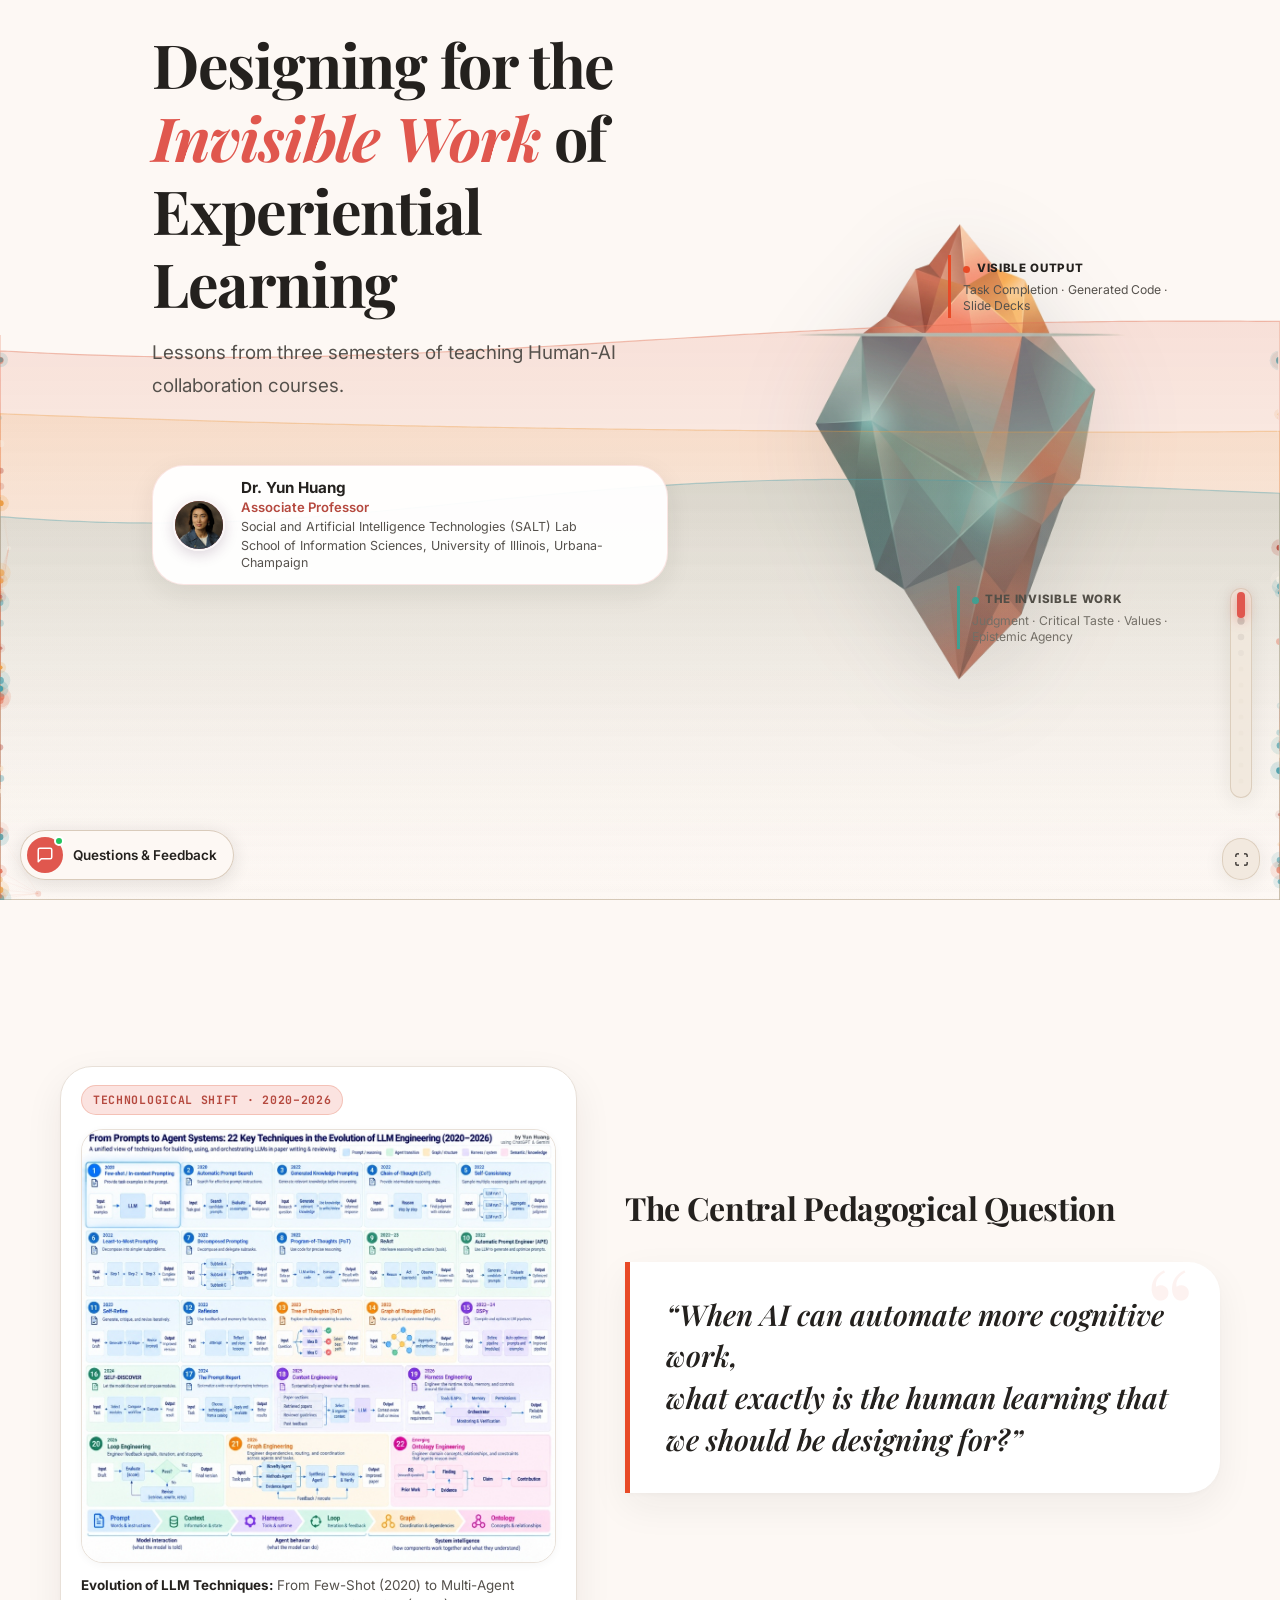
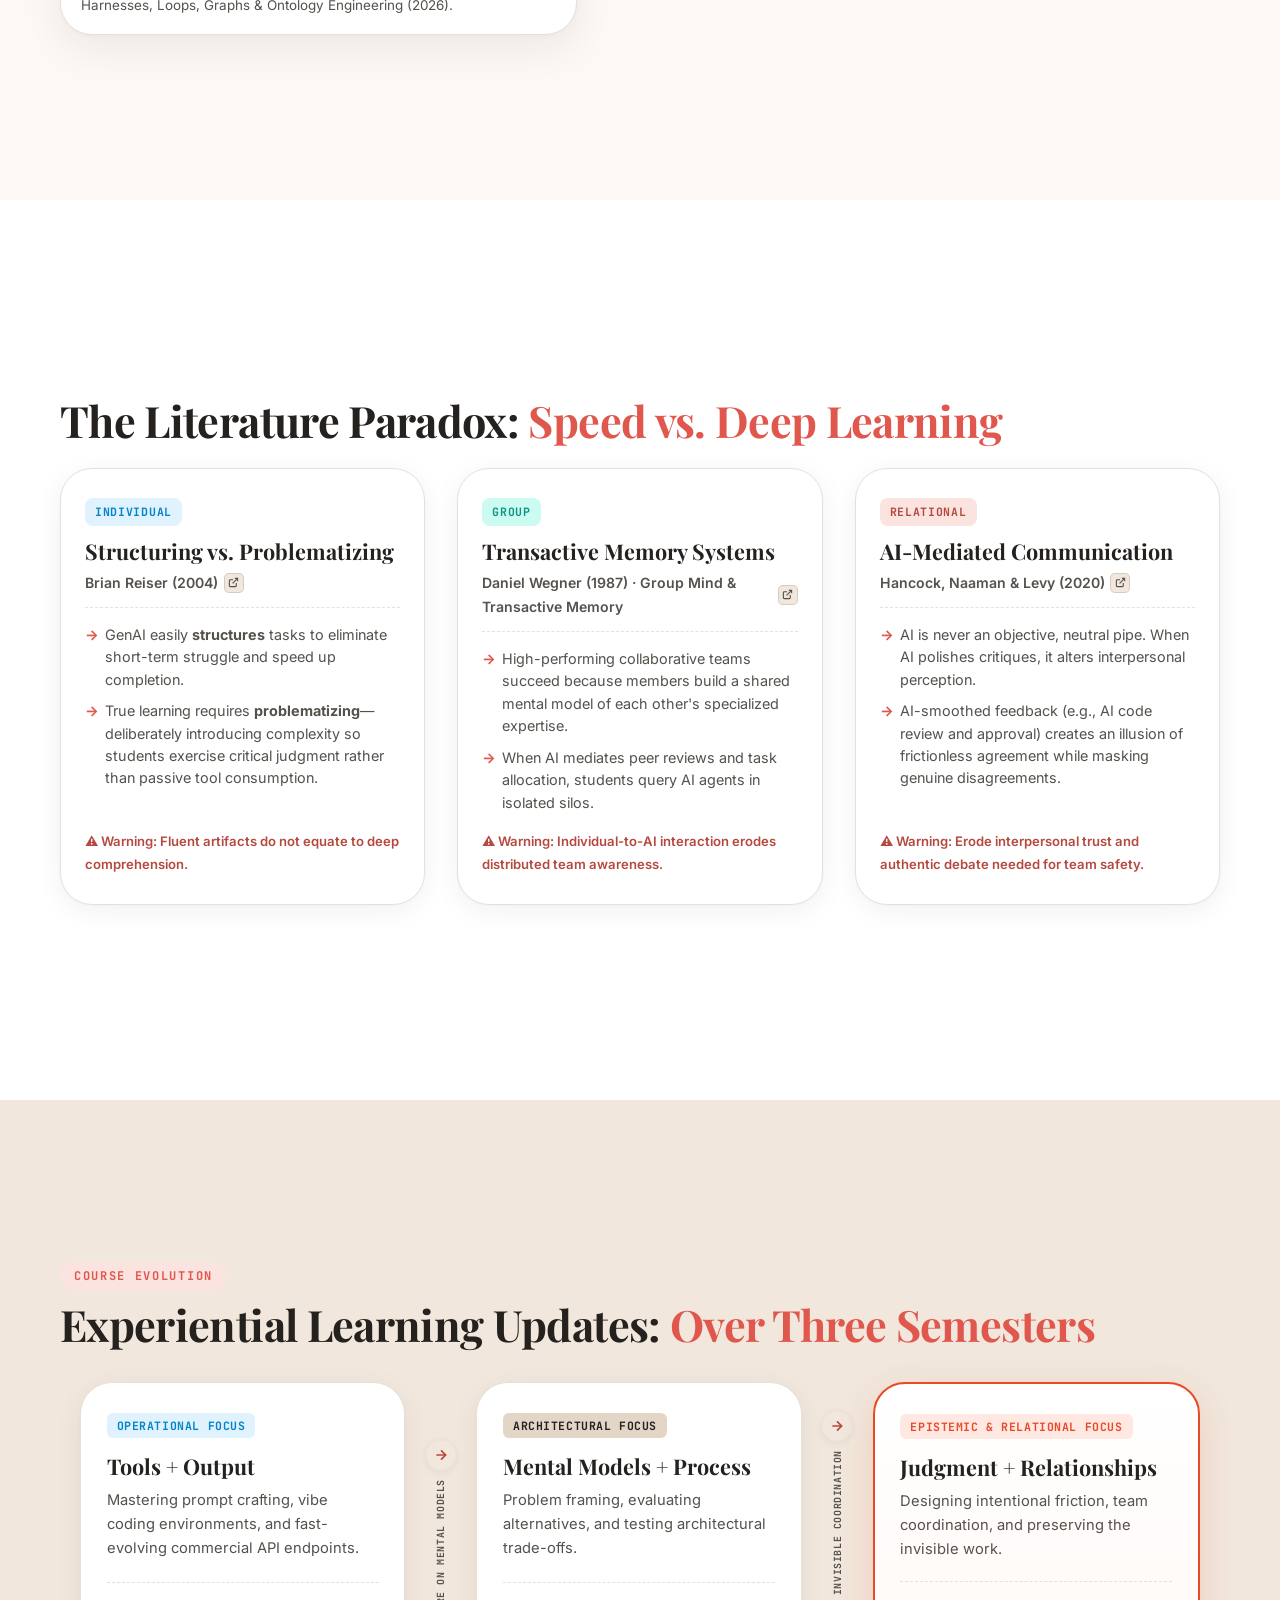
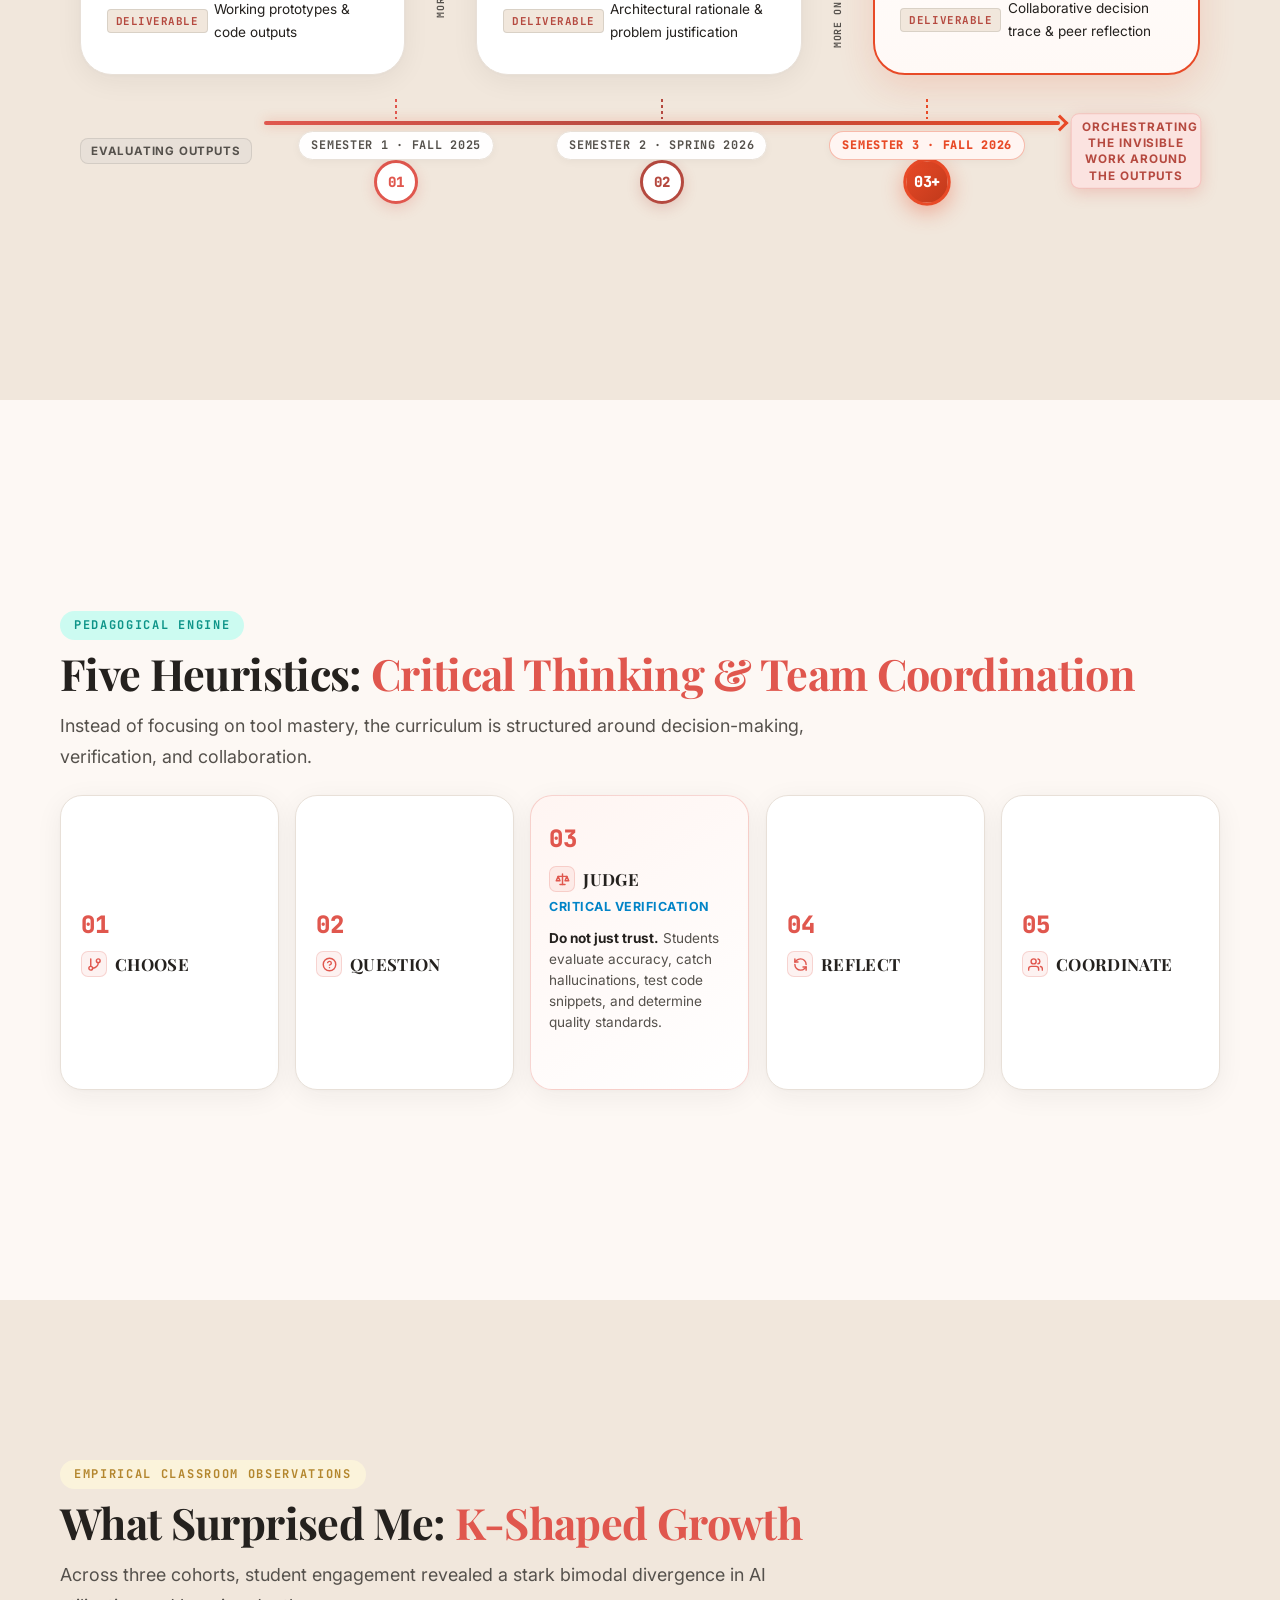
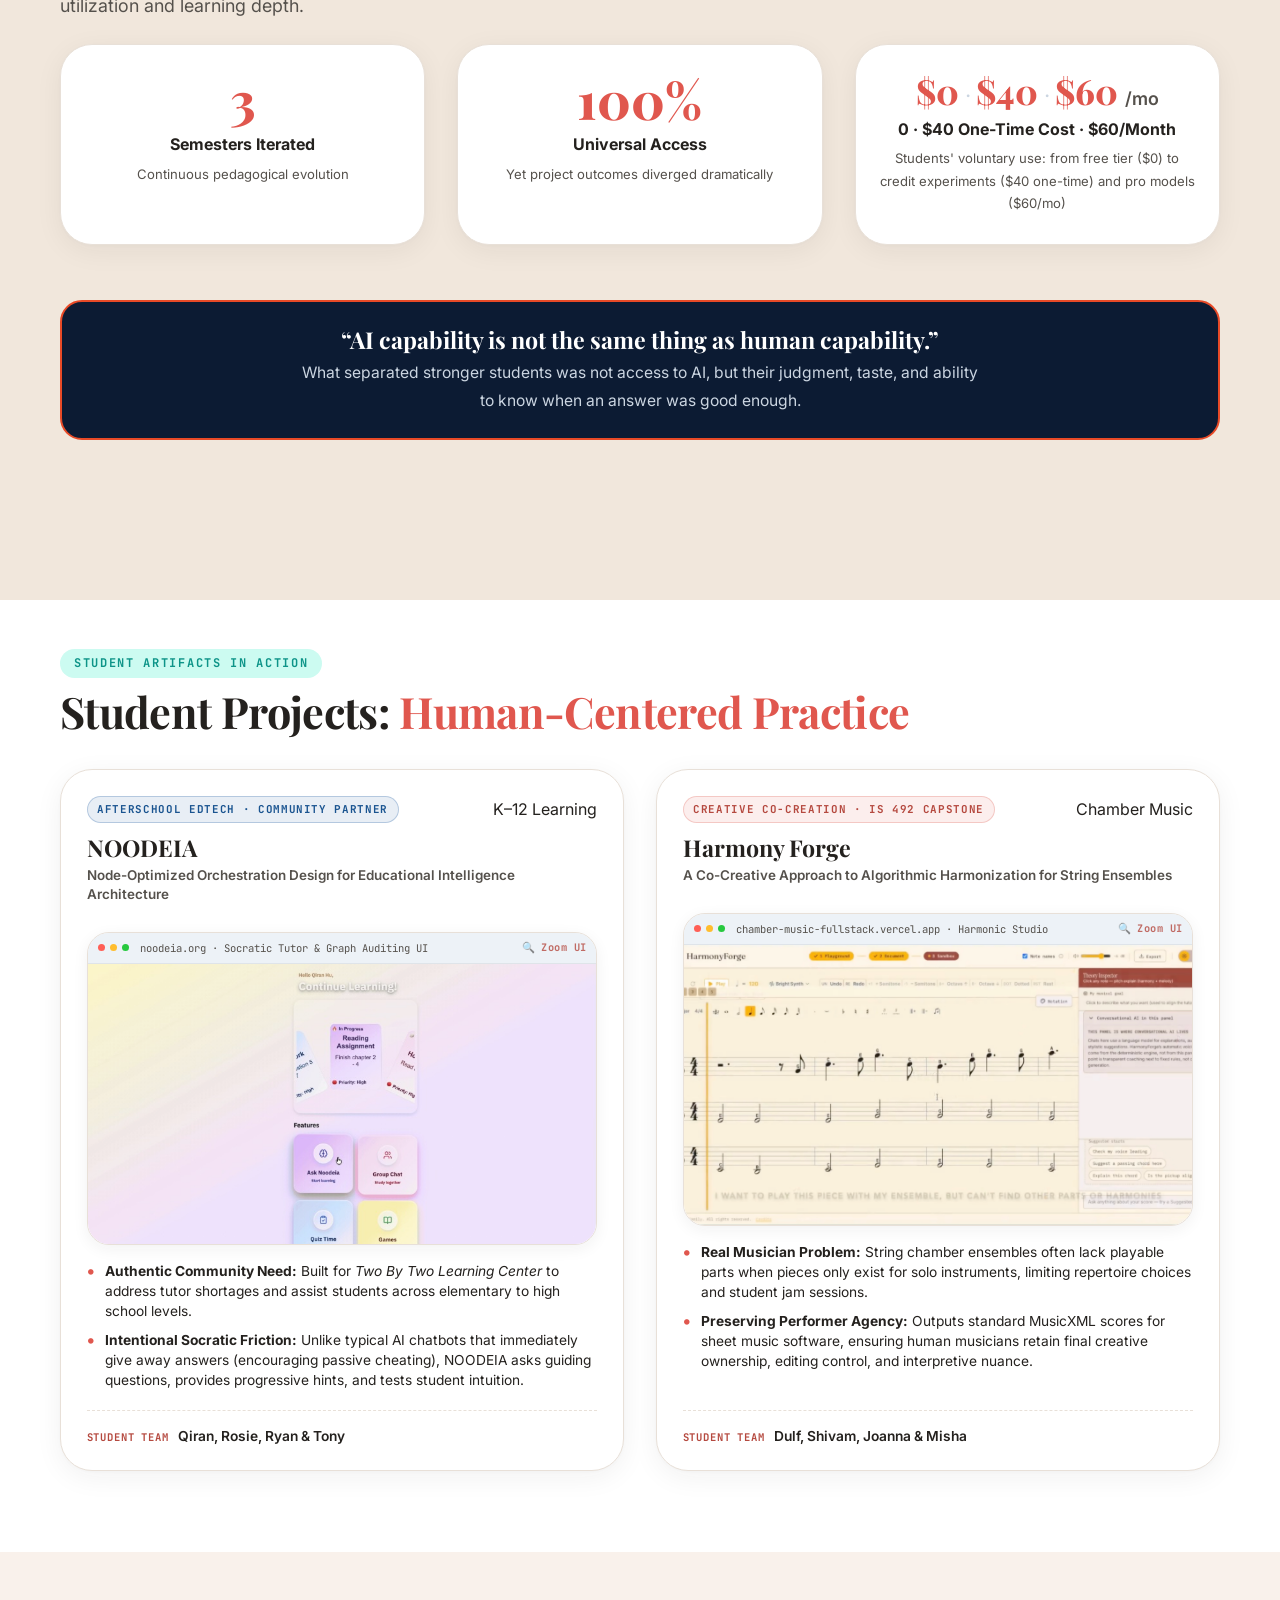
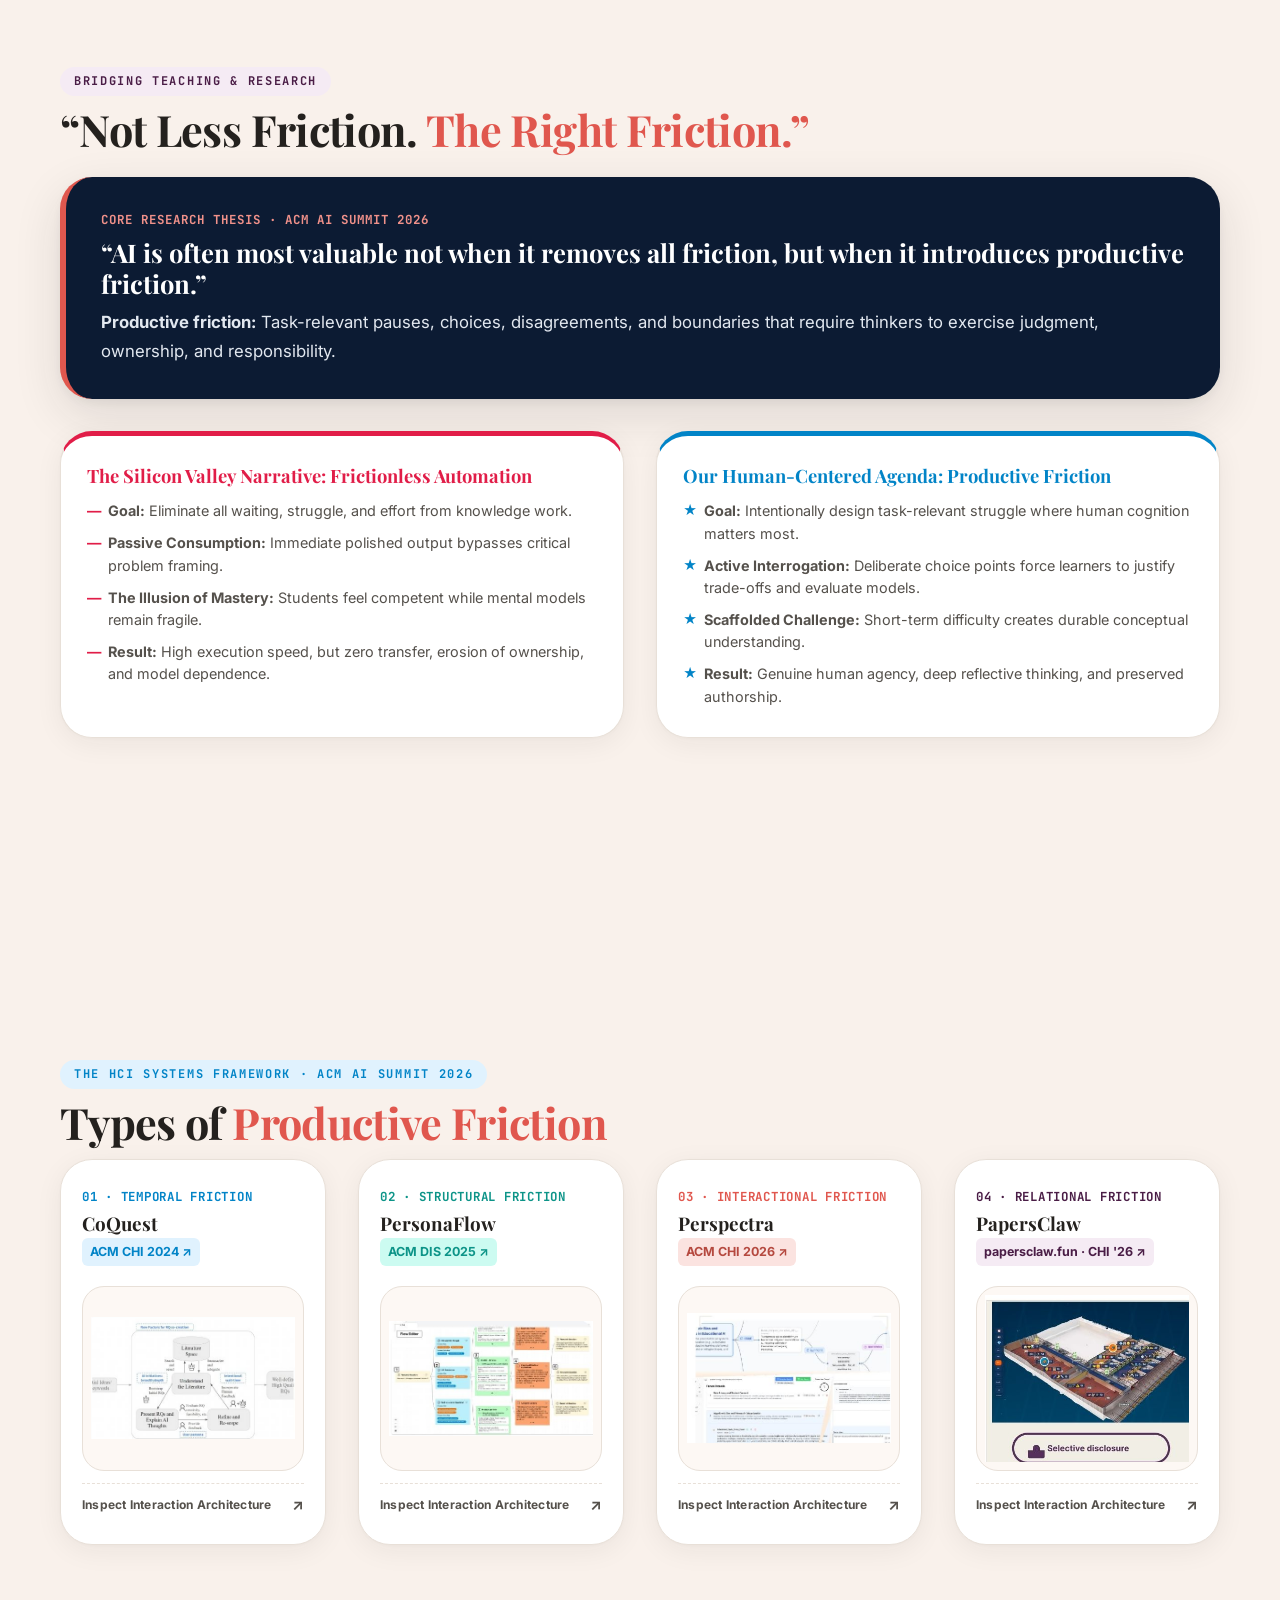
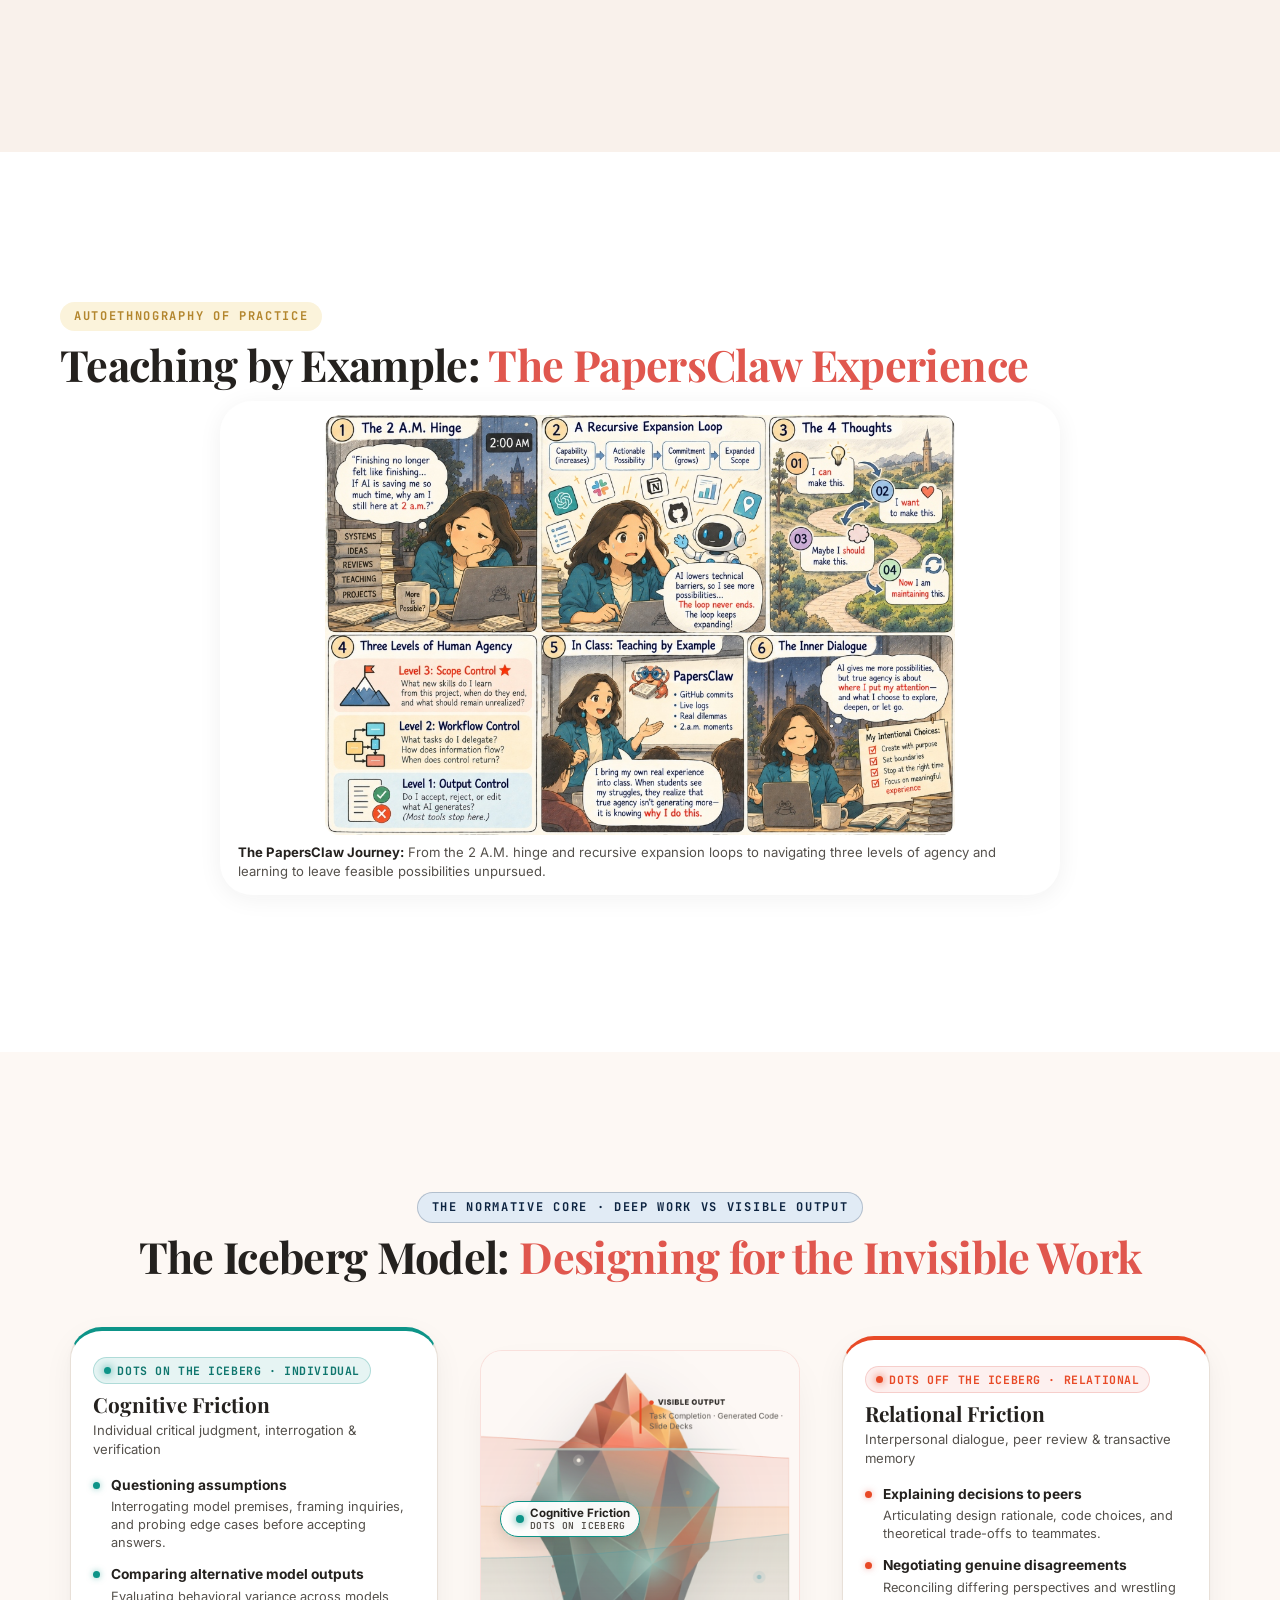
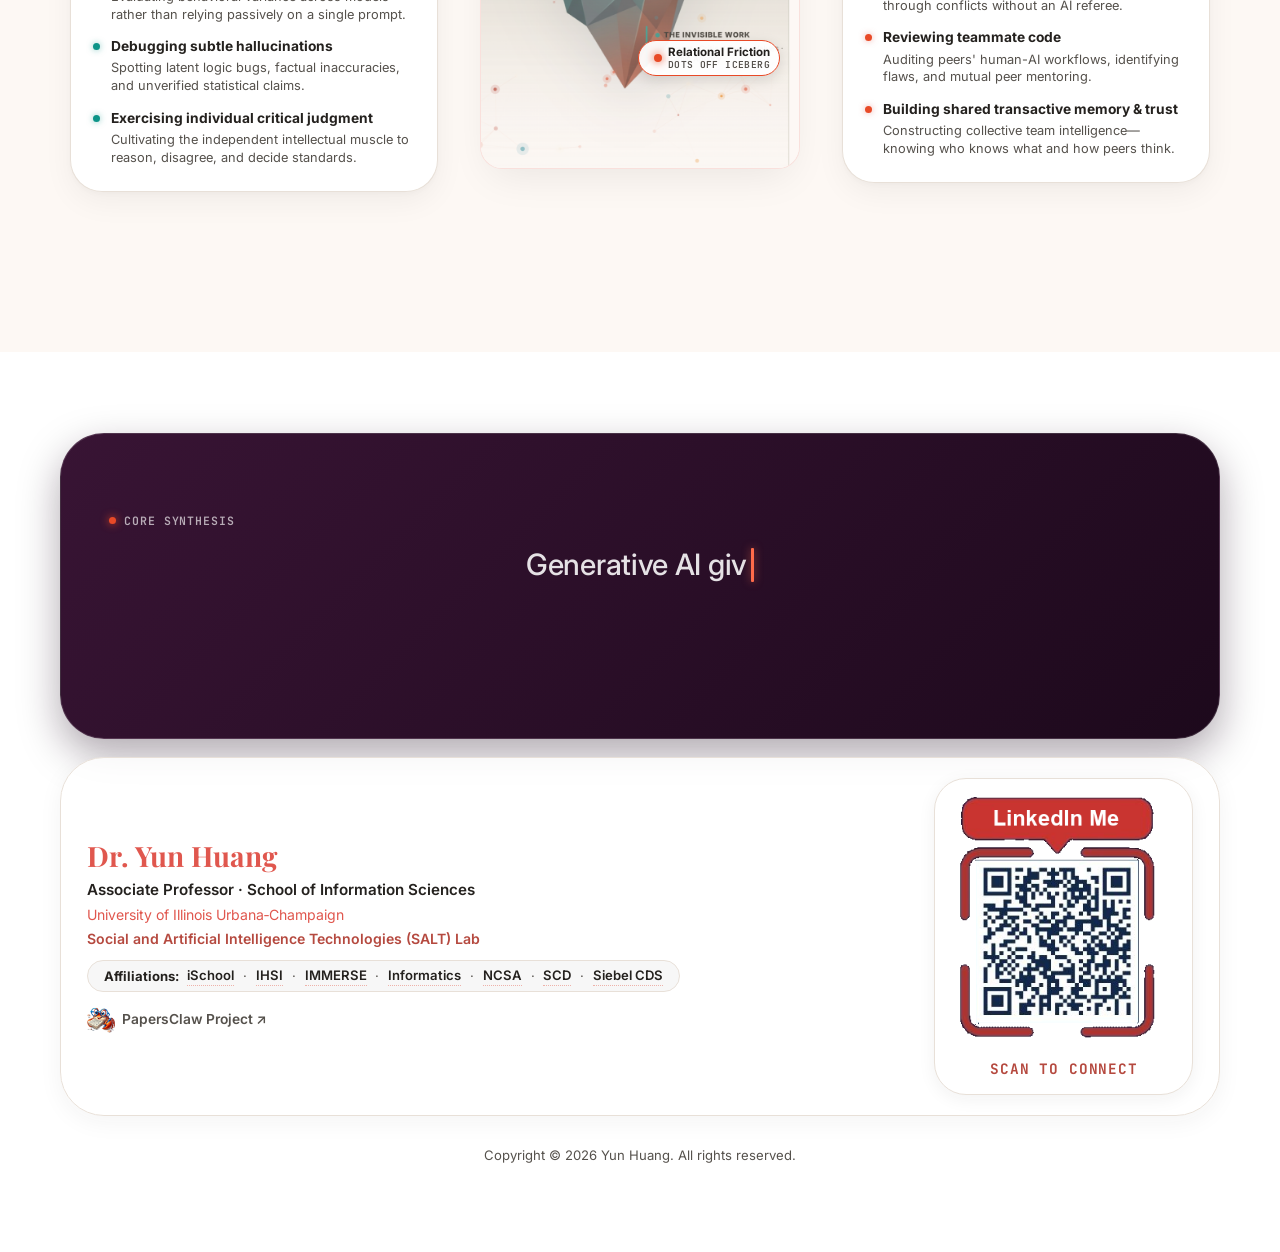
==== commit fabfe15a: "Publish website release local" ====
--- a/index.html
+++ b/index.html
@@ -1 +1 @@
-<!DOCTYPE html> <html lang="en"> <head> <meta charset="UTF-8"> <meta name="viewport" content="width=device-width,initial-scale=1"> <title>Designing for the Invisible Work of Experiential Learning in the Era of AI — Dr. Yun Huang</title> <meta name="description" content="An interactive warm editorial scrollytelling presentation on embedding Human-Centered Design and Productive Friction into AI experiential learning, by Dr. Yun Huang at the Siebel Center for Design, UIUC."> <meta property="og:title" content="Designing for the Invisible Work — Dr. Yun Huang | Siebel Center for Design"> <meta property="og:type" content="article"> <link rel="icon" type="image/svg+xml" href="/assets/favicon-CUaUsV7Q.svg"> <script type="module" crossorigin src="/assets/app-CFzCLyqP.js"></script> <link rel="stylesheet" crossorigin href="/assets/app-CLuKDawL.css"> </head> <body> <div class="progress-bar" aria-hidden="true"></div> <div class="top-hover-zone" id="topHoverZone" aria-hidden="true"></div> <header class="nav-header on-first-page" id="topNav"> <div class="nav-brand"> <div class="nav-logo" aria-hidden="true">YH</div> <div class="nav-title"> Dr. Yun Huang <span>Associate Professor · School of Information Sciences, University of Illinois, Urbana-Champaign</span> </div> </div> <div class="nav-controls"> <div class="course-badge"> <svg width="12" height="12" viewBox="0 0 24 24" fill="none" stroke="currentColor" stroke-width="2.5"> <circle cx="12" cy="12" r="10"/> <path d="M12 16v-4m0-4h.01"/> </svg> SCD Talk · Sept 2026 </div> </div> </header> <nav class="vertical-progress-dock" id="verticalProgressDock" aria-label="12-Slide Deck Progress"> <div class="dock-thumb" id="dockThumb" role="slider" aria-label="Slide Scrubber" aria-valuemin="1" aria-valuemax="12" aria-valuenow="1" tabindex="0" title="Drag up or down to scrub through slides"> <span class="thumb-tooltip" id="thumbTooltip">0:00 · The Pedagogical Pivot</span> </div> <a href="#slide-1" class="vertical-progress-pill active" data-slide="1" aria-label="Slide 1: The Pedagogical Pivot"> <span class="pill-tooltip">0:00 · The Pedagogical Pivot</span> </a> <a href="#slide-2" class="vertical-progress-pill" data-slide="2" aria-label="Slide 2: The Central Question"> <span class="pill-tooltip">0:30 · The Central Question</span> </a> <a href="#slide-3" class="vertical-progress-pill" data-slide="3" aria-label="Slide 3: Literature Paradox"> <span class="pill-tooltip">0:45 · Literature Paradox</span> </a> <a href="#slide-4" class="vertical-progress-pill" data-slide="4" aria-label="Slide 4: Three Semesters Updates"> <span class="pill-tooltip">1:15 · Three Semesters Updates</span> </a> <a href="#slide-5" class="vertical-progress-pill" data-slide="5" aria-label="Slide 5: Five Heuristics"> <span class="pill-tooltip">1:45 · Five Heuristics</span> </a> <a href="#slide-6" class="vertical-progress-pill" data-slide="6" aria-label="Slide 6: K-Shaped Growth"> <span class="pill-tooltip">2:45 · K-Shaped Growth</span> </a> <a href="#slide-7" class="vertical-progress-pill" data-slide="7" aria-label="Slide 7: Student Projects"> <span class="pill-tooltip">3:30 · Student Projects</span> </a> <a href="#slide-8" class="vertical-progress-pill" data-slide="8" aria-label="Slide 8: The Right Friction"> <span class="pill-tooltip">4:00 · The Right Friction</span> </a> <a href="#slide-9" class="vertical-progress-pill" data-slide="9" aria-label="Slide 9: 4 Types of Friction"> <span class="pill-tooltip">4:40 · 4 Types of Friction</span> </a> <a href="#slide-10" class="vertical-progress-pill" data-slide="10" aria-label="Slide 10: PapersClaw & Scope Control"> <span class="pill-tooltip">5:20 · PapersClaw & Scope Control</span> </a> <a href="#slide-11" class="vertical-progress-pill" data-slide="11" aria-label="Slide 11: The Iceberg Model"> <span class="pill-tooltip">6:10 · The Iceberg Model</span> </a> <a href="#slide-12" class="vertical-progress-pill" data-slide="12" aria-label="Slide 12: Designing for Invisible Work"> <span class="pill-tooltip">6:55 · Designing for Invisible Work</span> </a> </nav> <div class="bottom-controls" id="bottomControls" aria-label="Presenter Controls"> <button class="bottom-btn" id="btnFullscreen" aria-label="Toggle Fullscreen" title="Toggle Fullscreen (F)"> <svg width="15" height="15" viewBox="0 0 24 24" fill="none" stroke="currentColor" stroke-width="2"> <path d="M8 3H5a2 2 0 0 0-2 2v3m18 0V5a2 2 0 0 0-2-2h-3m0 18h3a2 2 0 0 0 2-2v-3M3 16v3a2 2 0 0 0 2 2h3"/> </svg> <span class="btn-tooltip">Fullscreen (F)</span> </button> </div> <section class="section section--cream hero" id="slide-1"> <canvas id="heroWaveCanvas" class="hero-wave-canvas" aria-hidden="true"></canvas> <div class="hero-inner"> <div class="hero-text"> <h1 class="hero-title"> Designing for the <em>Invisible Work</em> of Experiential Learning </h1> <p class="hero-description"> Lessons from three semesters of teaching Human-AI collaboration courses. </p> <div class="hero-speaker"> <div class="hero-speaker-avatar"> <img src="/assets/yun_huang-CgcAdXYY.jpg?v=headshot_v2" alt="Dr. Yun Huang"> </div> <div class="hero-speaker-info"> <strong>Dr. Yun Huang</strong> <span class="speaker-role">Associate Professor</span> <span class="speaker-affiliation">Social and Artificial Intelligence Technologies (SALT) Lab</span> <span class="speaker-affiliation">School of Information Sciences, University of Illinois, Urbana-Champaign</span> </div> </div> </div> <div class="hero-visual"> <div class="hero-iceberg-wrapper"> <img src="/assets/hero_iceberg-BILG-JTS.png?v=transparent" alt="Experiential Learning Iceberg Model" class="hero-iceberg-img"> <div class="hero-iceberg-tag hero-iceberg-tag--above"> <div class="tag-title"><span class="dot"></span> Visible Output</div> <span class="tag-sub">Task Completion · Generated Code · Slide Decks</span> </div> <div class="hero-iceberg-tag hero-iceberg-tag--below"> <div class="tag-title"><span class="dot dot--teal"></span> The Invisible Work</div> <span class="tag-sub">Judgment · Critical Taste · Values · Epistemic Agency</span> </div> </div> </div> </div> </section> <section class="section section--cream central-question-page" id="slide-2" style="background:var(--cream)!important"> <div class="section-inner"> <div class="question-page-grid"> <div class="question-page-media reveal-left"> <div class="infographic-preview-card" data-popup-target="modal-prompt-evolution" role="button" tabindex="0" title="Click to view full high-res infographic"> <div class="infographic-badge-bar"> <span class="infographic-pill">Technological Shift · 2020–2026</span> </div> <div class="infographic-image-frame"> <img src="/assets/prompt_evolution-LneA-CwV.jpg?v=22tech" alt="From Prompts to Agent Systems: 22 Key Techniques in the Evolution of LLM Engineering (2020-2026)"> </div> <div class="infographic-caption-bar"> <strong>Evolution of LLM Techniques:</strong> From Few-Shot (2020) to Multi-Agent Harnesses, Loops, Graphs & Ontology Engineering (2026). </div> </div> </div> <div class="question-page-content reveal-right"> <h2 class="question-page-heading">The Central Pedagogical Question</h2> <div class="hero-question-display"> <blockquote class="hero-question-quote"> “When AI can automate more cognitive work,<br> what exactly is the human learning that we should be designing for?” </blockquote> </div> </div> </div> </div> </section> <section class="section section--white" id="slide-3"> <div class="section-inner"> <div class="section-header reveal"> <h2>The Literature Paradox: <span class="accent">Speed vs. Deep Learning</span></h2> </div> <div class="theory-trio reveal stagger"> <div class="theory-card" style="--i:0"> <span class="theory-badge badge-sky">Individual</span> <h3> <a href="https://doi.org/10.1207/s15327809jls1303_2" target="_blank" rel="noopener" class="paper-link" title="Read Brian Reiser (2004) Original Paper"> Structuring vs. Problematizing </a> </h3> <div class="theory-author"> <a href="https://doi.org/10.1207/s15327809jls1303_2" target="_blank" rel="noopener" class="author-citation-link" title="Brian Reiser (2004) Journal of the Learning Sciences"> Brian Reiser (2004) <span class="citation-icon-btn" aria-label="Open paper"><svg width="11" height="11" viewBox="0 0 24 24" fill="none" stroke="currentColor" stroke-width="2.4"> <path d="M18 13v6a2 2 0 0 1-2 2H5a2 2 0 0 1-2-2V8a2 2 0 0 1 2-2h6"/> <polyline points="15 3 21 3 21 9"/> <line x1="10" y1="14" x2="21" y2="3"/> </svg></span> </a> </div> <ul class="theory-bullets"> <li>GenAI easily <strong>structures</strong> tasks to eliminate short-term struggle and speed up completion. </li> <li>True learning requires <strong>problematizing</strong>—deliberately introducing complexity so students exercise critical judgment rather than passive tool consumption.</li> </ul> <div class="theory-warning">⚠️ Warning: Fluent artifacts do not equate to deep comprehension.</div> </div> <div class="theory-card" style="--i:1"> <span class="theory-badge badge-teal">Group</span> <h3> <a href="https://doi.org/10.1007/978-1-4612-4634-3_9" target="_blank" rel="noopener" class="paper-link" title="Read Daniel Wegner (1987) Original Paper"> Transactive Memory Systems </a> </h3> <div class="theory-author"> <a href="https://doi.org/10.1007/978-1-4612-4634-3_9" target="_blank" rel="noopener" class="author-citation-link" title="Daniel Wegner (1987) Transactive Memory in Theories of Group Behavior"> Daniel Wegner (1987) · Group Mind &amp; Transactive Memory <span class="citation-icon-btn" aria-label="Open paper"><svg width="11" height="11" viewBox="0 0 24 24" fill="none" stroke="currentColor" stroke-width="2.4"> <path d="M18 13v6a2 2 0 0 1-2 2H5a2 2 0 0 1-2-2V8a2 2 0 0 1 2-2h6"/> <polyline points="15 3 21 3 21 9"/> <line x1="10" y1="14" x2="21" y2="3"/> </svg></span> </a> </div> <ul class="theory-bullets"> <li>High-performing collaborative teams succeed because members build a shared mental model of each other's specialized expertise.</li> <li>When AI mediates peer reviews and task allocation, students query AI agents in isolated silos.</li> </ul> <div class="theory-warning">⚠️ Warning: Individual-to-AI interaction erodes distributed team awareness.</div> </div> <div class="theory-card" style="--i:2"> <span class="theory-badge badge-orange">Relational</span> <h3> <a href="https://doi.org/10.1093/jcmc/zmz022" target="_blank" rel="noopener" class="paper-link" title="Read Hancock et al. (2020) Original Paper"> AI-Mediated Communication </a> </h3> <div class="theory-author"> <a href="https://doi.org/10.1093/jcmc/zmz022" target="_blank" rel="noopener" class="author-citation-link" title="Hancock, Naaman &amp; Levy (2020) Journal of Computer-Mediated Communication"> Hancock, Naaman &amp; Levy (2020) <span class="citation-icon-btn" aria-label="Open paper"><svg width="11" height="11" viewBox="0 0 24 24" fill="none" stroke="currentColor" stroke-width="2.4"> <path d="M18 13v6a2 2 0 0 1-2 2H5a2 2 0 0 1-2-2V8a2 2 0 0 1 2-2h6"/> <polyline points="15 3 21 3 21 9"/> <line x1="10" y1="14" x2="21" y2="3"/> </svg></span> </a> </div> <ul class="theory-bullets"> <li>AI is never an objective, neutral pipe. When AI polishes critiques, it alters interpersonal perception. </li> <li>AI-smoothed feedback (e.g., AI code review and approval) creates an illusion of frictionless agreement while masking genuine disagreements. </li> </ul> <div class="theory-warning">⚠️ Warning: Erode interpersonal trust and authentic debate needed for team safety. </div> </div> </div> </div> </section> <section class="section section--sand" id="slide-4"> <div class="section-inner"> <div class="section-header reveal"> <div class="section-label section-label--coral">Course Evolution</div> <h2>Experiential Learning Updates: <span class="accent">Over Three Semesters</span></h2> </div> <div class="goals-timeline timeline-unfold-container reveal" id="goalsTimeline"> <div class="timeline-cards-row"> <div class="timeline-card" style="--i:0"> <div class="timeline-card-header"> <span class="timeline-level-badge level-operational">Operational Focus</span> </div> <h4>Tools + Output</h4> <p>Mastering prompt crafting, vibe coding environments, and fast-evolving commercial API endpoints.</p> <div class="evolution-card-meta"> <span class="meta-tag">Deliverable</span> Working prototypes &amp; code outputs </div> </div> <div class="timeline-flow-connector" aria-hidden="true"> <div class="flow-circle"> <svg width="16" height="16" viewBox="0 0 24 24" fill="none" stroke="currentColor" stroke-width="2.5"> <path d="M5 12h14M12 5l7 7-7 7"/> </svg> </div> <span class="flow-text">More on Mental Models</span> </div> <div class="timeline-card" style="--i:1"> <div class="timeline-card-header"> <span class="timeline-level-badge level-architectural">Architectural Focus</span> </div> <h4>Mental Models + Process</h4> <p>Problem framing, evaluating alternatives, and testing architectural trade-offs.</p> <div class="evolution-card-meta"> <span class="meta-tag">Deliverable</span> Architectural rationale &amp; problem justification </div> </div> <div class="timeline-flow-connector" aria-hidden="true"> <div class="flow-circle"> <svg width="16" height="16" viewBox="0 0 24 24" fill="none" stroke="currentColor" stroke-width="2.5"> <path d="M5 12h14M12 5l7 7-7 7"/> </svg> </div> <span class="flow-text">More on Invisible Coordination</span> </div> <div class="timeline-card timeline-card--culmination" style="--i:2"> <div class="timeline-card-header"> <span class="timeline-level-badge level-relational">Epistemic &amp; Relational Focus</span> </div> <h4>Judgment + Relationships</h4> <p>Designing intentional friction, team coordination, and preserving the invisible work.</p> <div class="evolution-card-meta"> <span class="meta-tag">Deliverable</span> Collaborative decision trace &amp; peer reflection </div> </div> </div> <div class="timeline-track-header"> <div class="timeline-track-with-labels"> <span class="timeline-edge-label timeline-edge-label--start">Evaluating Outputs</span> <div class="timeline-track-inner"> <div class="timeline-milestones"> <div class="timeline-milestone milestone-1"> <div class="milestone-dot"><span class="dot-num">01</span></div> <div class="milestone-time">Semester 1 · Fall 2025</div> <div class="milestone-stem"></div> </div> <div class="timeline-milestone milestone-2"> <div class="milestone-dot"><span class="dot-num">02</span></div> <div class="milestone-time">Semester 2 · Spring 2026</div> <div class="milestone-stem"></div> </div> <div class="timeline-milestone milestone-3"> <div class="milestone-dot"><span class="dot-num">03+</span></div> <div class="milestone-time">Semester 3 · Fall 2026</div> <div class="milestone-stem"></div> </div> </div> <div class="timeline-track-line" aria-hidden="true"> <div class="timeline-track-fill"></div> <div class="timeline-track-arrow"></div> </div> </div> <span class="timeline-edge-label timeline-edge-label--end">Orchestrating the invisible work around the outputs</span> </div> </div> </div> </div> </section> <section class="section section--cream" id="slide-5"> <div class="section-inner"> <div class="section-header reveal"> <div class="section-label section-label--teal">Pedagogical Engine</div> <h2>Five Heuristics: <span class="accent">Critical Thinking & Team Coordination</span></h2> <p class="section-desc"> Instead of focusing on tool mastery, the curriculum is structured around decision-making, verification, and collaboration. </p> </div> <div class="pipeline-track reveal"> <div class="pipeline-step auto-flipped" style="--i:0"> <div class="pipeline-card-inner"> <div class="pipeline-card-front"> <div class="pipeline-number">01</div> <h4> <span class="step-logo" aria-hidden="true"> <svg width="15" height="15" viewBox="0 0 24 24" fill="none" stroke="currentColor" stroke-width="2.3" stroke-linecap="round" stroke-linejoin="round"> <path d="M6 3v12"></path> <circle cx="18" cy="6" r="3"></circle> <circle cx="6" cy="18" r="3"></circle> <path d="M18 9a9 9 0 0 1-9 9"></path> </svg> </span> CHOOSE </h4> </div> <div class="pipeline-card-back"> <div class="pipeline-number">01</div> <h4> <span class="step-logo" aria-hidden="true"> <svg width="15" height="15" viewBox="0 0 24 24" fill="none" stroke="currentColor" stroke-width="2.3" stroke-linecap="round" stroke-linejoin="round"> <path d="M6 3v12"></path> <circle cx="18" cy="6" r="3"></circle> <circle cx="6" cy="18" r="3"></circle> <path d="M18 9a9 9 0 0 1-9 9"></path> </svg> </span> CHOOSE </h4> <div class="step-subtitle">Decision Making</div> <p><strong class="step-dont">Do not just produce.</strong> Students analyze task complexity, API costs, context windows, and latency to justify tool selection.</p> </div> </div> </div> <div class="pipeline-step" style="--i:1"> <div class="pipeline-card-inner"> <div class="pipeline-card-front"> <div class="pipeline-number">02</div> <h4> <span class="step-logo" aria-hidden="true"> <svg width="15" height="15" viewBox="0 0 24 24" fill="none" stroke="currentColor" stroke-width="2.3" stroke-linecap="round" stroke-linejoin="round"> <circle cx="12" cy="12" r="10"></circle> <path d="M9.09 9a3 3 0 0 1 5.83 1c0 2-3 3-3 3"></path> <line x1="12" y1="17" x2="12.01" y2="17"></line> </svg> </span> QUESTION </h4> </div> <div class="pipeline-card-back"> <div class="pipeline-number">02</div> <h4> <span class="step-logo" aria-hidden="true"> <svg width="15" height="15" viewBox="0 0 24 24" fill="none" stroke="currentColor" stroke-width="2.3" stroke-linecap="round" stroke-linejoin="round"> <circle cx="12" cy="12" r="10"></circle> <path d="M9.09 9a3 3 0 0 1 5.83 1c0 2-3 3-3 3"></path> <line x1="12" y1="17" x2="12.01" y2="17"></line> </svg> </span> QUESTION </h4> <div class="step-subtitle">Problem Framing</div> <p><strong class="step-dont">Do not just accept.</strong> Students formulate hypothesis-driven inquiries, test edge cases, and interrogate underlying model assumptions.</p> </div> </div> </div> <div class="pipeline-step" style="--i:2"> <div class="pipeline-card-inner"> <div class="pipeline-card-front"> <div class="pipeline-number">03</div> <h4> <span class="step-logo" aria-hidden="true"> <svg width="15" height="15" viewBox="0 0 24 24" fill="none" stroke="currentColor" stroke-width="2.3" stroke-linecap="round" stroke-linejoin="round"> <path d="M12 3v17"></path> <path d="M5 7h14"></path> <path d="M5 7l-3 7h6l-3-7z"></path> <path d="M19 7l-3 7h6l-3-7z"></path> <path d="M8 20h8"></path> </svg> </span> JUDGE </h4> </div> <div class="pipeline-card-back"> <div class="pipeline-number">03</div> <h4> <span class="step-logo" aria-hidden="true"> <svg width="15" height="15" viewBox="0 0 24 24" fill="none" stroke="currentColor" stroke-width="2.3" stroke-linecap="round" stroke-linejoin="round"> <path d="M12 3v17"></path> <path d="M5 7h14"></path> <path d="M5 7l-3 7h6l-3-7z"></path> <path d="M19 7l-3 7h6l-3-7z"></path> <path d="M8 20h8"></path> </svg> </span> JUDGE </h4> <div class="step-subtitle">Critical Verification</div> <p><strong class="step-dont">Do not just trust.</strong> Students evaluate accuracy, catch hallucinations, test code snippets, and determine quality standards.</p> </div> </div> </div> <div class="pipeline-step" style="--i:3"> <div class="pipeline-card-inner"> <div class="pipeline-card-front"> <div class="pipeline-number">04</div> <h4> <span class="step-logo" aria-hidden="true"> <svg width="15" height="15" viewBox="0 0 24 24" fill="none" stroke="currentColor" stroke-width="2.3" stroke-linecap="round" stroke-linejoin="round"> <path d="M21 12a9 9 0 0 0-9-9 9.75 9.75 0 0 0-6.74 2.74L3 8"></path> <polyline points="3 3 3 8 8 8"></polyline> <path d="M3 12a9 9 0 0 0 9 9 9.75 9.75 0 0 0 6.74-2.74L21 16"></path> <polyline points="16 16 21 16 21 21"></polyline> </svg> </span> REFLECT </h4> </div> <div class="pipeline-card-back"> <div class="pipeline-number">04</div> <h4> <span class="step-logo" aria-hidden="true"> <svg width="15" height="15" viewBox="0 0 24 24" fill="none" stroke="currentColor" stroke-width="2.3" stroke-linecap="round" stroke-linejoin="round"> <path d="M21 12a9 9 0 0 0-9-9 9.75 9.75 0 0 0-6.74 2.74L3 8"></path> <polyline points="3 3 3 8 8 8"></polyline> <path d="M3 12a9 9 0 0 0 9 9 9.75 9.75 0 0 0 6.74-2.74L21 16"></path> <polyline points="16 16 21 16 21 21"></polyline> </svg> </span> REFLECT </h4> <div class="step-subtitle">Durable Synthesis</div> <p><strong class="step-dont">Do not just automate.</strong> Students articulate why specific paths were chosen, document rejected alternatives, and distill portable models.</p> </div> </div> </div> <div class="pipeline-step" style="--i:4"> <div class="pipeline-card-inner"> <div class="pipeline-card-front"> <div class="pipeline-number">05</div> <h4> <span class="step-logo" aria-hidden="true"> <svg width="15" height="15" viewBox="0 0 24 24" fill="none" stroke="currentColor" stroke-width="2.3" stroke-linecap="round" stroke-linejoin="round"> <path d="M17 21v-2a4 4 0 0 0-4-4H5a4 4 0 0 0-4 4v2"></path> <circle cx="9" cy="7" r="4"></circle> <path d="M23 21v-2a4 4 0 0 0-3-3.87"></path> <path d="M16 3.13a4 4 0 0 1 0 7.75"></path> </svg> </span> COORDINATE </h4> </div> <div class="pipeline-card-back"> <div class="pipeline-number">05</div> <h4> <span class="step-logo" aria-hidden="true"> <svg width="15" height="15" viewBox="0 0 24 24" fill="none" stroke="currentColor" stroke-width="2.3" stroke-linecap="round" stroke-linejoin="round"> <path d="M17 21v-2a4 4 0 0 0-4-4H5a4 4 0 0 0-4 4v2"></path> <circle cx="9" cy="7" r="4"></circle> <path d="M23 21v-2a4 4 0 0 0-3-3.87"></path> <path d="M16 3.13a4 4 0 0 1 0 7.75"></path> </svg> </span> COORDINATE </h4> <div class="step-subtitle">Human Teamwork</div> <p><strong class="step-dont">Do not just work individually.</strong> Students divide system architectures across peers, conduct peer reviews, and establish shared team memory.</p> </div> </div> </div> </div> </div> </section> <section class="section section--sand" id="slide-6"> <div class="section-inner"> <div class="section-header reveal"> <div class="section-label section-label--gold">Empirical Classroom Observations</div> <h2>What Surprised Me: <span class="accent">K-Shaped Growth</span></h2> <p class="section-desc"> Across three cohorts, student engagement revealed a stark bimodal divergence in AI utilization and learning depth. </p> </div> <div class="metrics reveal stagger"> <div class="metric" style="--i:0"> <div class="metric-value" data-count="3">0</div> <div class="metric-label">Semesters Iterated</div> <div class="metric-sub">Continuous pedagogical evolution</div> </div> <div class="metric" style="--i:1"> <div class="metric-value" data-count="100" data-suffix="%">0%</div> <div class="metric-label">Universal Access</div> <div class="metric-sub">Yet project outcomes diverged dramatically</div> </div> <div class="metric" style="--i:2"> <div class="metric-value metric-value--tiered"> <span class="m-val">$0</span> <span class="m-sep">·</span> <span class="m-val" data-prefix="$" data-count="40">$0</span> <span class="m-sep">·</span> <span class="m-val" data-prefix="$" data-count="60">$0</span><span class="m-unit">/mo</span> </div> <div class="metric-label">0 · $40 One-Time Cost · $60/Month</div> <div class="metric-sub">Students' voluntary use: from free tier ($0) to credit experiments ($40 one-time) and pro models ($60/mo)</div> </div> </div> <div class="central-quote-banner reveal"> <h3>“AI capability is not the same thing as human capability.”</h3> <p>What separated stronger students was not access to AI, but their judgment, taste, and ability to know when an answer was good enough.</p> </div> </div> </section> <section class="section section--white" id="slide-7"> <div class="section-inner"> <div class="section-header reveal"> <div class="section-label section-label--teal">Student Artifacts in Action</div> <h2>Student Projects: <span class="accent">Human-Centered Practice</span></h2> </div> <div class="sample-projects-grid reveal"> <div class="project-showcase-card"> <div class="project-card-header"> <div class="project-top-meta"> <span class="project-badge badge-edtech">Afterschool EdTech · Community Partner</span> <span class="meta-tag">K–12 Learning</span> </div> <h3>NOODEIA</h3> <div class="project-full-title"> Node-Optimized Orchestration Design for Educational Intelligence Architecture </div> </div> <div class="project-thumb-frame" data-popup-target="modal-project-noodeia" role="button" tabindex="0" title="Click to view full NOODEIA system interface"> <div class="project-thumb-browser-bar"> <span class="browser-dot dot-red"></span> <span class="browser-dot dot-yellow"></span> <span class="browser-dot dot-green"></span> <span class="browser-address">noodeia.org · Socratic Tutor &amp; Graph Auditing UI</span> <span class="project-thumb-zoom">🔍 Zoom UI</span> </div> <div class="project-thumb-img-wrap"> <img src="/assets/noodeia-DO3NQMH8.jpg" alt="NOODEIA Socratic Tutor Application Interface" class="project-thumb-img"> </div> </div> <ul class="project-highlights"> <li> <strong>Authentic Community Need:</strong> Built for <em>Two By Two Learning Center</em> to address tutor shortages and assist students across elementary to high school levels. </li> <li> <strong>Intentional Socratic Friction:</strong> Unlike typical AI chatbots that immediately give away answers (encouraging passive cheating), NOODEIA asks guiding questions, provides progressive hints, and tests student intuition. </li> </ul> <p class="project-team"><span class="project-team-label">Student Team</span> Qiran, Rosie, Ryan &amp; Tony</p> </div> <div class="project-showcase-card"> <div class="project-card-header"> <div class="project-top-meta"> <span class="project-badge badge-music">Creative Co-Creation · IS 492 Capstone</span> <span class="meta-tag">Chamber Music</span> </div> <h3>Harmony Forge</h3> <div class="project-full-title"> A Co-Creative Approach to Algorithmic Harmonization for String Ensembles </div> </div> <div class="project-thumb-frame" data-popup-target="modal-project-harmony" role="button" tabindex="0" title="Click to view full Harmony Forge studio interface"> <div class="project-thumb-browser-bar"> <span class="browser-dot dot-red"></span> <span class="browser-dot dot-yellow"></span> <span class="browser-dot dot-green"></span> <span class="browser-address">chamber-music-fullstack.vercel.app · Harmonic Studio</span> <span class="project-thumb-zoom">🔍 Zoom UI</span> </div> <div class="project-thumb-img-wrap"> <img src="/assets/musicforge-y1u044Sp.jpg" alt="Harmony Forge Harmonic Studio Application Interface" class="project-thumb-img"> </div> </div> <ul class="project-highlights"> <li> <strong>Real Musician Problem:</strong> String chamber ensembles often lack playable parts when pieces only exist for solo instruments, limiting repertoire choices and student jam sessions. </li> <li> <strong>Preserving Performer Agency:</strong> Outputs standard MusicXML scores for sheet music software, ensuring human musicians retain final creative ownership, editing control, and interpretive nuance. </li> </ul> <p class="project-team"><span class="project-team-label">Student Team</span> Dulf, Shivam, Joanna &amp; Misha</p> </div> </div> </div> </section> <section class="section section--sand-warm" id="slide-8"> <div class="section-inner"> <div class="section-header reveal"> <div class="section-label section-label--plum">Bridging Teaching & Research</div> <h2>“Not Less Friction. <span class="accent">The Right Friction.”</span></h2> </div> <div class="thesis-box reveal"> <div class="thesis-tag">Core Research Thesis · ACM AI Summit 2026</div> <h3>“AI is often most valuable not when it removes all friction, but when it introduces productive friction.” </h3> <p> <strong>Productive friction:</strong> Task-relevant pauses, choices, disagreements, and boundaries that require thinkers to exercise judgment, ownership, and responsibility. </p> </div> <div class="friction-compare-grid reveal stagger"> <div class="compare-card compare-card--sv" style="--i:0"> <h4>The Silicon Valley Narrative: Frictionless Automation</h4> <ul> <li><strong>Goal:</strong> Eliminate all waiting, struggle, and effort from knowledge work.</li> <li><strong>Passive Consumption:</strong> Immediate polished output bypasses critical problem framing.</li> <li><strong>The Illusion of Mastery:</strong> Students feel competent while mental models remain fragile. </li> <li><strong>Result:</strong> High execution speed, but zero transfer, erosion of ownership, and model dependence.</li> </ul> </div> <div class="compare-card compare-card--hcd" style="--i:1"> <h4>Our Human-Centered Agenda: Productive Friction</h4> <ul> <li><strong>Goal:</strong> Intentionally design task-relevant struggle where human cognition matters most. </li> <li><strong>Active Interrogation:</strong> Deliberate choice points force learners to justify trade-offs and evaluate models.</li> <li><strong>Scaffolded Challenge:</strong> Short-term difficulty creates durable conceptual understanding. </li> <li><strong>Result:</strong> Genuine human agency, deep reflective thinking, and preserved authorship.</li> </ul> </div> </div> </div> </section> <section class="section section--sand-warm" id="slide-9"> <div class="section-inner"> <div class="section-header reveal"> <div class="section-label section-label--sky">The HCI Systems Framework · ACM AI Summit 2026</div> <h2>Types of <span class="accent">Productive Friction</span></h2> </div> <div class="friction-quad-grid reveal stagger"> <div class="friction-quad-card" style="--i:0" data-popup-target="modal-coquest"> <div class="friction-num friction-num--sky">01 · TEMPORAL FRICTION</div> <h4>CoQuest</h4> <a href="https://dl.acm.org/doi/10.1145/3613904.3642698" target="_blank" rel="noopener" class="system-tag badge-sky card-tag-link" onclick="event.stopPropagation()" title="Open ACM Publication (DOI: 10.1145/3613904.3642698)">ACM CHI 2024 ↗</a> <div class="friction-card-img-wrap"> <img src="/assets/system_1_coquest-BrANg6UJ.png" alt="CoQuest System Architecture" class="friction-card-img"> </div> <div class="friction-card-cta"> <span>Inspect Interaction Architecture</span> <span class="cta-arrow">↗</span> </div> </div> <div class="friction-quad-card" style="--i:1" data-popup-target="modal-personaflow"> <div class="friction-num friction-num--teal">02 · STRUCTURAL FRICTION</div> <h4>PersonaFlow</h4> <a href="https://dl.acm.org/doi/10.1145/3715336.3735789" target="_blank" rel="noopener" class="system-tag badge-teal card-tag-link" onclick="event.stopPropagation()" title="Open ACM Publication (DOI: 10.1145/3715336.3735789)">ACM DIS 2025 ↗</a> <div class="friction-card-img-wrap"> <img src="/assets/system_2_personaflow-C2QAJ_He.png" alt="PersonaFlow System Architecture" class="friction-card-img"> </div> <div class="friction-card-cta"> <span>Inspect Interaction Architecture</span> <span class="cta-arrow">↗</span> </div> </div> <div class="friction-quad-card" style="--i:2" data-popup-target="modal-perspectra"> <div class="friction-num friction-num--coral">03 · INTERACTIONAL FRICTION</div> <h4>Perspectra</h4> <a href="https://dl.acm.org/doi/10.1145/3772318.3791560" target="_blank" rel="noopener" class="system-tag badge-orange card-tag-link" onclick="event.stopPropagation()" title="Open ACM Publication (DOI: 10.1145/3772318.3791560)">ACM CHI 2026 ↗</a> <div class="friction-card-img-wrap"> <img src="/assets/system_3_perspectra-C2Os36os.png" alt="Perspectra System Architecture" class="friction-card-img"> </div> <div class="friction-card-cta"> <span>Inspect Interaction Architecture</span> <span class="cta-arrow">↗</span> </div> </div> <div class="friction-quad-card" style="--i:3" data-popup-target="modal-papersclaw"> <div class="friction-num friction-num--plum">04 · RELATIONAL FRICTION</div> <h4>PapersClaw</h4> <a href="https://papersclaw.fun" target="_blank" rel="noopener" class="system-tag badge-plum card-tag-link" onclick="event.stopPropagation()" title="Open papersclaw.fun project">papersclaw.fun · CHI '26 ↗</a> <div class="friction-card-img-wrap"> <img src="/assets/system_4_papersclaw-8GxAjHRb.png" alt="PapersClaw System Architecture" class="friction-card-img"> </div> <div class="friction-card-cta"> <span>Inspect Interaction Architecture</span> <span class="cta-arrow">↗</span> </div> </div> </div> </div> </section> <section class="section section--white" id="slide-10"> <div class="section-inner"> <div class="section-header reveal"> <div class="section-label section-label--gold">Autoethnography of Practice</div> <h2>Teaching by Example: <span class="accent">The PapersClaw Experience</span></h2> </div> <div class="storyboard-preview-card reveal" data-popup-target="modal-storyboard" role="button" tabindex="0" title="Click to view full high-res storyboard"> <div class="storyboard-image-frame"> <img src="/assets/storyboard-Clm_buwi.png?v=option2" alt="6-panel storyboard: The 2 A.M. Hinge, A Recursive Expansion Loop, The 4 Thoughts, Three Levels of Human Agency, In Class: Teaching by Example, and The Inner Dialogue" class="storyboard-img"> </div> <div class="storyboard-caption-bar"> <strong>The PapersClaw Journey:</strong> From the 2 A.M. hinge and recursive expansion loops to navigating three levels of agency and learning to leave feasible possibilities unpursued. </div> </div> </div> </section> <section class="section section--cream" id="slide-11"> <div class="section-inner"> <div class="section-header text-center reveal"> <div class="section-label section-label--navy">The Normative Core · Deep Work vs Visible Output</div> <h2>The Iceberg Model: <span class="accent">Designing for the Invisible Work</span></h2> </div> <div class="iceberg-friction-stage reveal"> <div class="friction-pillar-card friction-pillar-card--cognitive"> <div class="friction-card-header"> <span class="friction-pill friction-pill--cognitive"> <span class="beacon beacon--cyan"></span> Dots On the Iceberg · Individual </span> <h3>Cognitive Friction</h3> <p class="friction-card-tagline">Individual critical judgment, interrogation &amp; verification</p> </div> <ul class="friction-feature-list"> <li> <div class="feature-bullet feature-bullet--cyan"></div> <div class="feature-text"> <strong>Questioning assumptions</strong> <span>Interrogating model premises, framing inquiries, and probing edge cases before accepting answers.</span> </div> </li> <li> <div class="feature-bullet feature-bullet--cyan"></div> <div class="feature-text"> <strong>Comparing alternative model outputs</strong> <span>Evaluating behavioral variance across models rather than relying passively on a single prompt.</span> </div> </li> <li> <div class="feature-bullet feature-bullet--cyan"></div> <div class="feature-text"> <strong>Debugging subtle hallucinations</strong> <span>Spotting latent logic bugs, factual inaccuracies, and unverified statistical claims.</span> </div> </li> <li> <div class="feature-bullet feature-bullet--cyan"></div> <div class="feature-text"> <strong>Exercising individual critical judgment</strong> <span>Cultivating the independent intellectual muscle to reason, disagree, and decide standards.</span> </div> </li> </ul> </div> <div class="iceberg-center-visual"> <div class="iceberg-img-frame"> <img src="/assets/iceberg_friction-DfnnCQr-.png" alt="The Iceberg Model: What Must Stay Human" class="iceberg-display-img"> <div class="iceberg-pin pin--cognitive"> <span class="pin-ring"></span> <span class="pin-dot"></span> <span class="pin-label">Cognitive Friction<small>Dots On Iceberg</small></span> </div> <div class="iceberg-pin pin--relational"> <span class="pin-ring"></span> <span class="pin-dot"></span> <span class="pin-label">Relational Friction<small>Dots Off Iceberg</small></span> </div> </div> </div> <div class="friction-pillar-card friction-pillar-card--relational"> <div class="friction-card-header"> <span class="friction-pill friction-pill--relational"> <span class="beacon beacon--coral"></span> Dots Off the Iceberg · Relational </span> <h3>Relational Friction</h3> <p class="friction-card-tagline">Interpersonal dialogue, peer review &amp; transactive memory</p> </div> <ul class="friction-feature-list"> <li> <div class="feature-bullet feature-bullet--coral"></div> <div class="feature-text"> <strong>Explaining decisions to peers</strong> <span>Articulating design rationale, code choices, and theoretical trade-offs to teammates.</span> </div> </li> <li> <div class="feature-bullet feature-bullet--coral"></div> <div class="feature-text"> <strong>Negotiating genuine disagreements</strong> <span>Reconciling differing perspectives and wrestling through conflicts without an AI referee.</span> </div> </li> <li> <div class="feature-bullet feature-bullet--coral"></div> <div class="feature-text"> <strong>Reviewing teammate code</strong> <span>Auditing peers' human-AI workflows, identifying flaws, and mutual peer mentoring.</span> </div> </li> <li> <div class="feature-bullet feature-bullet--coral"></div> <div class="feature-text"> <strong>Building shared transactive memory &amp; trust</strong> <span>Constructing collective team intelligence—knowing who knows what and how peers think.</span> </div> </li> </ul> </div> </div> </div> </section> <section class="section section--white" id="slide-12"> <div class="section-inner"> <div class="typewriter-stage reveal" id="slide12TypewriterStage" role="region" aria-label="Core Synthesis: Generative AI gives us velocity. Human-centered approaches help choose the direction"> <div class="typewriter-badge"> <span class="tw-badge-text"><span class="tw-badge-dot"></span>Core Synthesis</span> </div> <div class="typewriter-content"> <p class="typewriter-line typewriter-line-1" id="twLine1">Generative AI gives us velocity</p> <p class="typewriter-line typewriter-line-2" id="twLine2">Human-centered approaches help choose the&nbsp;<span class="direction-accent">direction</span></p> </div> <span class="typewriter-cursor" id="twCursor" aria-hidden="true"></span> </div> <div class="finale-footnote-stage reveal"> <div class="footnote-profile-group"> <div class="footer-brand"> <h3><a href="https://ischool.illinois.edu/people/yun-huang" target="_blank" rel="noopener" title="Dr. Yun Huang — iSchool Profile">Dr. Yun Huang</a></h3> </div> <p class="footer-role">Associate Professor · School of Information Sciences</p> <p class="footer-institution"><a href="https://illinois.edu/" target="_blank" rel="noopener" title="University of Illinois Urbana‑Champaign">University of Illinois Urbana&#8209;Champaign</a></p> <p class="footer-lab">Social and Artificial Intelligence Technologies (SALT) Lab</p> <div class="footer-affiliations"> <span class="affil-title">Affiliations:</span> <a href="https://ischool.illinois.edu/" target="_blank" rel="noopener" title="School of Information Sciences">iSchool</a> · <a href="https://healthinstitute.illinois.edu/" target="_blank" rel="noopener" title="Interdisciplinary Health Sciences Institute">IHSI</a> · <a href="https://immerse.illinois.edu/" target="_blank" rel="noopener" title="IMMERSE: Center for Immersive Computing">IMMERSE</a> · <a href="https://informatics.illinois.edu/" target="_blank" rel="noopener" title="Illinois Informatics">Informatics</a> · <a href="https://www.ncsa.illinois.edu/" target="_blank" rel="noopener" title="National Center for Supercomputing Applications">NCSA</a> · <a href="https://designcenter.illinois.edu/" target="_blank" rel="noopener" title="Siebel Center for Design">SCD</a> · <a href="https://siebelschool.illinois.edu/" target="_blank" rel="noopener" title="Siebel School of Computing and Data Science">Siebel CDS</a> </div> <div class="footer-links"> <a href="https://papersclaw.fun" target="_blank" rel="noopener"><img src="/assets/papersclaw_logo-CrPsQUnS.png" alt="" class="footer-link-logo">PapersClaw Project ↗</a> </div> </div> <a class="footnote-qr-card" href="https://www.linkedin.com/in/huangyun/" target="_blank" rel="noopener" title="Scan or click to connect with Dr. Yun Huang on LinkedIn"> <img src="/assets/qr_acm_clean_badge-BmqZcpZs.png" alt="QR Code: LinkedIn Me with Dr. Yun Huang" class="footnote-qr-img"> <span class="footnote-qr-label">Scan to connect</span> </a> </div> <p class="footer-meta reveal"> Copyright &copy; 2026 Yun Huang. All rights reserved. </p> </div> </section> <div class="detail-popup" id="modal-coquest"> <div class="detail-popup-overlay"></div> <div class="detail-popup-content"> <button class="detail-popup-close" aria-label="Close modal">✕</button> <a href="https://dl.acm.org/doi/10.1145/3613904.3642698" target="_blank" rel="noopener" class="system-tag badge-sky modal-tag-link" title="Open in ACM Digital Library"> ACM CHI 2024 · Best Paper Honorable Mention ↗ </a> <h3 class="modal-title">CoQuest: <span class="accent">Temporal Friction</span></h3> <div class="modal-system-img-wrap"> <img src="/assets/system_1_coquest-BrANg6UJ.png" alt="CoQuest System Architecture" class="modal-system-img"> </div> <div class="modal-details-grid"> <div class="modal-detail-block"> <div class="quad-section-sub">Interaction Design</div> <p>Iterative research-question branching with observable processing delays and active waiting moments. Treats LLMs as supports for literature-grounded ideation rather than instant streaming.</p> </div> <div class="modal-detail-block"> <div class="quad-section-sub">Preserved Capacity</div> <p>Reflection, control, and felt agency. A small temporal inefficiency creates cognitive space for reflection, correlating with a significantly stronger sense of authorial control.</p> </div> </div> <blockquote class="modal-quote"> “Require judgment before elaboration. When users pause to anticipate, their sense of agency over the outcome doubles.” </blockquote> <div class="modal-citation-box"> <div class="citation-head"> <div class="citation-head-left"> <span class="acm-icon-pill">ACM DL</span> <span class="citation-label">Official ACM Publication</span> </div> <a href="https://dl.acm.org/doi/10.1145/3613904.3642698" target="_blank" rel="noopener" class="acm-doi-link"> doi:10.1145/3613904.3642698 ↗ </a> </div> <p class="citation-bib"> Yiren Liu, Si Chen, Haocong Cheng, Mengxia Yu, Xiao Ran, Andrew Mo, Yiliu Tang, Yun Huang. 2024. <strong>CoQuest: Exploring Research Question Co-Creation with an LLM-based Agent</strong>. In <em>Proceedings of the 2024 CHI Conference on Human Factors in Computing Systems (CHI '24)</em>. </p> </div> <p class="modal-classroom-parallel"> <strong>Classroom Parallel:</strong> Requiring students to write down their own predictions and architectural sketches before prompting an AI copilot. </p> </div> </div> <div class="detail-popup" id="modal-personaflow"> <div class="detail-popup-overlay"></div> <div class="detail-popup-content"> <button class="detail-popup-close" aria-label="Close modal">✕</button> <a href="https://dl.acm.org/doi/10.1145/3715336.3735789" target="_blank" rel="noopener" class="system-tag badge-teal modal-tag-link" title="Open in ACM Digital Library"> ACM DIS 2025 ↗ </a> <h3 class="modal-title">PersonaFlow: <span class="accent">Structural Friction</span></h3> <div class="modal-system-img-wrap"> <img src="/assets/system_2_personaflow-C2QAJ_He.png" alt="PersonaFlow System Architecture" class="modal-system-img"> </div> <div class="modal-details-grid"> <div class="modal-detail-block"> <div class="quad-section-sub">Interaction Design</div> <p>Users choose and customize expert personas before receiving critique rather than one monolithic authority. Extends single-agent support to inspectable, multi-perspective ideation.</p> </div> <div class="modal-detail-block"> <div class="quad-section-sub">Preserved Capacity</div> <p>Ownership, perspective-taking, recall. Persona customization increases users' sense of control and recall of generated ideas, without raising cognitive load.</p> </div> </div> <blockquote class="modal-quote"> “Make disagreement inspectable. When students see multiple personas disagree, they stop treating AI as an oracle.” </blockquote> <div class="modal-citation-box"> <div class="citation-head"> <div class="citation-head-left"> <span class="acm-icon-pill">ACM DL</span> <span class="citation-label">Official ACM Publication</span> </div> <a href="https://dl.acm.org/doi/10.1145/3715336.3735789" target="_blank" rel="noopener" class="acm-doi-link"> doi:10.1145/3715336.3735789 ↗ </a> </div> <p class="citation-bib"> Yiren Liu, Pranav Sharma, Mehul Jitendra Oswal, Haijun Xia, Yun Huang. 2025. <strong>PersonaFlow: Designing LLM-Simulated Expert Perspectives for Enhanced Research Ideation</strong>. In <em>Proceedings of the 2025 ACM Designing Interactive Systems Conference (DIS '25)</em>. </p> </div> <p class="modal-classroom-parallel"> <strong>Classroom Parallel:</strong> Requiring multi-agent adversarial code audits and diverse stakeholder review panels during sprint evaluations. </p> </div> </div> <div class="detail-popup" id="modal-perspectra"> <div class="detail-popup-overlay"></div> <div class="detail-popup-content"> <button class="detail-popup-close" aria-label="Close modal">✕</button> <a href="https://dl.acm.org/doi/10.1145/3772318.3791560" target="_blank" rel="noopener" class="system-tag badge-orange modal-tag-link" title="Open in ACM Digital Library"> ACM CHI 2026 · Best Paper Honorable Mention ↗ </a> <h3 class="modal-title">Perspectra: <span class="accent">Interactional Friction</span></h3> <div class="modal-system-img-wrap"> <img src="/assets/system_3_perspectra-C2Os36os.png" alt="Perspectra System Architecture" class="modal-system-img"> </div> <div class="modal-details-grid"> <div class="modal-detail-block"> <div class="quad-section-sub">Interaction Design</div> <p>Threaded multi-agent deliberation where users choose which agent to address, visualize tensions between viewpoints, and revise proposals in response to targeted critique.</p> </div> <div class="modal-detail-block"> <div class="quad-section-sub">Preserved Capacity</div> <p>Critical thinking, revision, argument integration. More critical-thinking behavior and proposal revision than a group-chat baseline—AI responses become positions to question, not material to copy.</p> </div> </div> <blockquote class="modal-quote"> “Positions to question, not text to copy. Preserving authentic authorship through synthesis.” </blockquote> <div class="modal-citation-box"> <div class="citation-head"> <div class="citation-head-left"> <span class="acm-icon-pill">ACM DL</span> <span class="citation-label">Official ACM Publication</span> </div> <a href="https://dl.acm.org/doi/10.1145/3772318.3791560" target="_blank" rel="noopener" class="acm-doi-link"> doi:10.1145/3772318.3791560 ↗ </a> </div> <p class="citation-bib"> Yiren Liu, Viraj Nischal Shah, Sangho Suh, Pao Siangliulue, Tal August, Yun Huang. 2026. <strong>Perspectra: Choosing Your Experts Enhances Critical Thinking in Multi-Agent Research Ideation</strong>. In <em>Proceedings of the 2026 CHI Conference on Human Factors in Computing Systems (CHI '26)</em>. </p> </div> <p class="modal-classroom-parallel"> <strong>Classroom Parallel:</strong> Speed-dating prompt validation where student teams pit three frontier models against one another on edge cases. </p> </div> </div> <div class="detail-popup" id="modal-papersclaw"> <div class="detail-popup-overlay"></div> <div class="detail-popup-content"> <button class="detail-popup-close" aria-label="Close modal">✕</button> <a href="https://papersclaw.fun" target="_blank" rel="noopener" class="system-tag badge-plum modal-tag-link" title="Open papersclaw.fun Project Portal"> papersclaw.fun · ACM CHI 2026 ↗ </a> <h3 class="modal-title">PapersClaw: <span class="accent">Relational Friction & Scope Control</span></h3> <div class="modal-system-img-wrap"> <img src="/assets/system_4_papersclaw-8GxAjHRb.png" alt="PapersClaw System Architecture" class="modal-system-img"> </div> <div class="modal-details-grid"> <div class="modal-detail-block"> <div class="quad-section-sub">Interaction Design</div> <p>Researchers control what they disclose while transparent matching logic supports collaboration. Helps researchers surface potential synergies using transparent reasoning while preserving privacy.</p> </div> <div class="modal-detail-block"> <div class="quad-section-sub">Preserved Capacity</div> <p>Privacy, consent, collaboration agency. Selective disclosure and transparent matching logic protect consent and collaboration agency in physical, in-person interactions.</p> </div> </div> <blockquote class="modal-quote"> “Protect intellectual boundaries by default. The highest level of human agency is Scope Control: knowing when to stop.” </blockquote> <div class="modal-citation-box"> <div class="citation-head"> <div class="citation-head-left"> <span class="acm-icon-pill">ACM &amp; Web</span> <span class="citation-label">Project &amp; Conference Deployment</span> </div> <a href="https://papersclaw.fun" target="_blank" rel="noopener" class="acm-doi-link"> papersclaw.fun ↗ </a> </div> <p class="citation-bib"> Yun Huang et al. 2026. <strong>PapersClaw: AI-Powered Serendipitous Networking and Session Navigation for Academic Conferences</strong>. Deployed at the <em>2026 ACM CHI Conference on Human Factors in Computing Systems (CHI '26)</em> &amp; ACM AI Summit. </p> </div> <p class="modal-classroom-parallel"> <strong>Classroom Parallel:</strong> Helping student teams set strict MVP boundaries so they don't drown in feature creep at 4 a.m. </p> </div> </div> <div class="detail-popup" id="modal-prompt-evolution"> <div class="detail-popup-overlay"></div> <div class="detail-popup-content detail-popup-content--wide"> <button class="detail-popup-close" aria-label="Close modal">✕</button> <div class="infographic-modal-header"> <span class="theory-badge badge-sky">2020–2026 Evolutionary Horizon</span> <h3> From Prompts to Agent Systems: 22 Key Techniques in LLM Engineering (2020–2026) </h3> <p> A unified view of techniques spanning model interaction, agent behavior, and system intelligence across loops, graphs, and ontologies. </p> <p class="infographic-modal-credit"> Created by <strong>Yun Huang</strong> using <span class="credit-tool credit-tool--chatgpt">ChatGPT</span> &amp; <span class="credit-tool credit-tool--gemini">Gemini</span> </p> </div> <div class="infographic-modal-frame"> <img src="/assets/prompt_evolution-LneA-CwV.jpg?v=22tech" alt="22 Key Techniques in the Evolution of LLM Engineering (2020-2026)"> </div> </div> </div> <div class="detail-popup" id="modal-storyboard"> <div class="detail-popup-overlay"></div> <div class="detail-popup-content detail-popup-content--wide"> <button class="detail-popup-close" aria-label="Close modal">✕</button> <div class="infographic-modal-header"> <span class="theory-badge badge-coral">Autoethnography of Practice · Visual Storyboard</span> <h3> The PapersClaw Experience: 6 Moments in Navigating AI Autonomy &amp; Scope </h3> <p> Illustrating the 2 A.M. hinge, recursive expansion loops, the seductive sequence of obligation, three levels of human agency, and teaching by example. </p> <p class="infographic-modal-credit"> Created by <strong>Yun Huang</strong> using <span class="credit-tool credit-tool--chatgpt">ChatGPT</span> &amp; <span class="credit-tool credit-tool--gemini">Gemini</span> </p> </div> <div class="infographic-modal-frame"> <img src="/assets/storyboard-Clm_buwi.png?v=option2" alt="6-panel storyboard: The 2 A.M. Hinge, A Recursive Expansion Loop, The 4 Thoughts, Three Levels of Human Agency, In Class: Teaching by Example, and The Inner Dialogue"> </div> </div> <div class="detail-popup" id="modal-project-noodeia"> <div class="detail-popup-overlay"></div> <div class="detail-popup-content detail-popup-content--wide"> <button class="detail-popup-close" aria-label="Close modal">✕</button> <div class="infographic-modal-header"> <span class="theory-badge badge-edtech">Afterschool EdTech · Community Partner Deployment</span> <h3> NOODEIA: Socratic Scaffolding &amp; Knowledge Graph Reasoning Audits </h3> <p> Built for <em>Two By Two Learning Center</em> to diagnose student misconceptions through guided Socratic questions and progressive hints rather than instant answer dumping. </p> </div> <div class="infographic-modal-frame"> <img src="/assets/noodeia-DO3NQMH8.jpg" alt="NOODEIA Socratic Tutor UI and Threaded Guidance System"> </div> </div> </div> <div class="detail-popup" id="modal-project-harmony"> <div class="detail-popup-overlay"></div> <div class="detail-popup-content detail-popup-content--wide"> <button class="detail-popup-close" aria-label="Close modal">✕</button> <div class="infographic-modal-header"> <span class="theory-badge badge-music">Creative Co-Creation · IS 492 Capstone</span> <h3> Harmony Forge: Algorithmic Harmonization for String Chamber Ensembles </h3> <p> Synthesizing complementary string parts using deterministic voice-leading theory while exporting editable MusicXML scores to preserve human musician agency. </p> </div> <div class="infographic-modal-frame"> <img src="/assets/musicforge-y1u044Sp.jpg" alt="Harmony Forge Harmonic Studio Demo"> </div> </div> </div> </div></body> </html>+<!DOCTYPE html> <html lang="en"> <head> <meta charset="UTF-8"> <meta name="viewport" content="width=device-width,initial-scale=1"> <title>Designing for the Invisible Work of Experiential Learning in the Era of AI — Dr. Yun Huang</title> <meta name="description" content="An interactive warm editorial scrollytelling presentation on embedding Human-Centered Design and Productive Friction into AI experiential learning, by Dr. Yun Huang at the Siebel Center for Design, UIUC."> <meta property="og:title" content="Designing for the Invisible Work — Dr. Yun Huang | Siebel Center for Design"> <meta property="og:type" content="article"> <link rel="icon" type="image/svg+xml" href="/assets/favicon-CUaUsV7Q.svg"> <script type="module" crossorigin src="/assets/app-B_gocv7g.js"></script> <link rel="stylesheet" crossorigin href="/assets/app-CLuKDawL.css"> </head> <body> <div class="progress-bar" aria-hidden="true"></div> <div class="top-hover-zone" id="topHoverZone" aria-hidden="true"></div> <header class="nav-header on-first-page" id="topNav"> <div class="nav-brand"> <div class="nav-logo" aria-hidden="true">YH</div> <div class="nav-title"> Dr. Yun Huang <span>Associate Professor · School of Information Sciences, University of Illinois, Urbana-Champaign</span> </div> </div> <div class="nav-controls"> <div class="course-badge"> <svg width="12" height="12" viewBox="0 0 24 24" fill="none" stroke="currentColor" stroke-width="2.5"> <circle cx="12" cy="12" r="10"/> <path d="M12 16v-4m0-4h.01"/> </svg> SCD Talk · Sept 2026 </div> </div> </header> <nav class="vertical-progress-dock" id="verticalProgressDock" aria-label="12-Slide Deck Progress"> <div class="dock-thumb" id="dockThumb" role="slider" aria-label="Slide Scrubber" aria-valuemin="1" aria-valuemax="12" aria-valuenow="1" tabindex="0" title="Drag up or down to scrub through slides"> <span class="thumb-tooltip" id="thumbTooltip">0:00 · The Pedagogical Pivot</span> </div> <a href="#slide-1" class="vertical-progress-pill active" data-slide="1" aria-label="Slide 1: The Pedagogical Pivot"> <span class="pill-tooltip">0:00 · The Pedagogical Pivot</span> </a> <a href="#slide-2" class="vertical-progress-pill" data-slide="2" aria-label="Slide 2: The Central Question"> <span class="pill-tooltip">0:30 · The Central Question</span> </a> <a href="#slide-3" class="vertical-progress-pill" data-slide="3" aria-label="Slide 3: Literature Paradox"> <span class="pill-tooltip">0:45 · Literature Paradox</span> </a> <a href="#slide-4" class="vertical-progress-pill" data-slide="4" aria-label="Slide 4: Three Semesters Updates"> <span class="pill-tooltip">1:15 · Three Semesters Updates</span> </a> <a href="#slide-5" class="vertical-progress-pill" data-slide="5" aria-label="Slide 5: Five Heuristics"> <span class="pill-tooltip">1:45 · Five Heuristics</span> </a> <a href="#slide-6" class="vertical-progress-pill" data-slide="6" aria-label="Slide 6: K-Shaped Growth"> <span class="pill-tooltip">2:45 · K-Shaped Growth</span> </a> <a href="#slide-7" class="vertical-progress-pill" data-slide="7" aria-label="Slide 7: Student Projects"> <span class="pill-tooltip">3:30 · Student Projects</span> </a> <a href="#slide-8" class="vertical-progress-pill" data-slide="8" aria-label="Slide 8: The Right Friction"> <span class="pill-tooltip">4:00 · The Right Friction</span> </a> <a href="#slide-9" class="vertical-progress-pill" data-slide="9" aria-label="Slide 9: 4 Types of Friction"> <span class="pill-tooltip">4:40 · 4 Types of Friction</span> </a> <a href="#slide-10" class="vertical-progress-pill" data-slide="10" aria-label="Slide 10: PapersClaw & Scope Control"> <span class="pill-tooltip">5:20 · PapersClaw & Scope Control</span> </a> <a href="#slide-11" class="vertical-progress-pill" data-slide="11" aria-label="Slide 11: The Iceberg Model"> <span class="pill-tooltip">6:10 · The Iceberg Model</span> </a> <a href="#slide-12" class="vertical-progress-pill" data-slide="12" aria-label="Slide 12: Designing for Invisible Work"> <span class="pill-tooltip">6:55 · Designing for Invisible Work</span> </a> </nav> <div class="bottom-controls" id="bottomControls" aria-label="Presenter Controls"> <button class="bottom-btn" id="btnFullscreen" aria-label="Toggle Fullscreen" title="Toggle Fullscreen (F)"> <svg width="15" height="15" viewBox="0 0 24 24" fill="none" stroke="currentColor" stroke-width="2"> <path d="M8 3H5a2 2 0 0 0-2 2v3m18 0V5a2 2 0 0 0-2-2h-3m0 18h3a2 2 0 0 0 2-2v-3M3 16v3a2 2 0 0 0 2 2h3"/> </svg> <span class="btn-tooltip">Fullscreen (F)</span> </button> </div> <section class="section section--cream hero" id="slide-1"> <canvas id="heroWaveCanvas" class="hero-wave-canvas" aria-hidden="true"></canvas> <div class="hero-inner"> <div class="hero-text"> <h1 class="hero-title"> Designing for the <em>Invisible Work</em> of Experiential Learning </h1> <p class="hero-description"> Lessons from three semesters of teaching Human-AI collaboration courses. </p> <div class="hero-speaker"> <div class="hero-speaker-avatar"> <img src="/assets/yun_huang-CgcAdXYY.jpg?v=headshot_v2" alt="Dr. Yun Huang"> </div> <div class="hero-speaker-info"> <strong>Dr. Yun Huang</strong> <span class="speaker-role">Associate Professor</span> <span class="speaker-affiliation">Social and Artificial Intelligence Technologies (SALT) Lab</span> <span class="speaker-affiliation">School of Information Sciences, University of Illinois, Urbana-Champaign</span> </div> </div> </div> <div class="hero-visual"> <div class="hero-iceberg-wrapper"> <img src="/assets/hero_iceberg-BILG-JTS.png?v=transparent" alt="Experiential Learning Iceberg Model" class="hero-iceberg-img"> <div class="hero-iceberg-tag hero-iceberg-tag--above"> <div class="tag-title"><span class="dot"></span> Visible Output</div> <span class="tag-sub">Task Completion · Generated Code · Slide Decks</span> </div> <div class="hero-iceberg-tag hero-iceberg-tag--below"> <div class="tag-title"><span class="dot dot--teal"></span> The Invisible Work</div> <span class="tag-sub">Judgment · Critical Taste · Values · Epistemic Agency</span> </div> </div> </div> </div> </section> <section class="section section--cream central-question-page" id="slide-2" style="background:var(--cream)!important"> <div class="section-inner"> <div class="question-page-grid"> <div class="question-page-media reveal-left"> <div class="infographic-preview-card" data-popup-target="modal-prompt-evolution" role="button" tabindex="0" title="Click to view full high-res infographic"> <div class="infographic-badge-bar"> <span class="infographic-pill">Technological Shift · 2020–2026</span> </div> <div class="infographic-image-frame"> <img src="/assets/prompt_evolution-LneA-CwV.jpg?v=22tech" alt="From Prompts to Agent Systems: 22 Key Techniques in the Evolution of LLM Engineering (2020-2026)"> </div> <div class="infographic-caption-bar"> <strong>Evolution of LLM Techniques:</strong> From Few-Shot (2020) to Multi-Agent Harnesses, Loops, Graphs & Ontology Engineering (2026). </div> </div> </div> <div class="question-page-content reveal-right"> <h2 class="question-page-heading">The Central Pedagogical Question</h2> <div class="hero-question-display"> <blockquote class="hero-question-quote"> “When AI can automate more cognitive work,<br> what exactly is the human learning that we should be designing for?” </blockquote> </div> </div> </div> </div> </section> <section class="section section--white" id="slide-3"> <div class="section-inner"> <div class="section-header reveal"> <h2>The Literature Paradox: <span class="accent">Speed vs. Deep Learning</span></h2> </div> <div class="theory-trio reveal stagger"> <div class="theory-card" style="--i:0"> <span class="theory-badge badge-sky">Individual</span> <h3> <a href="https://doi.org/10.1207/s15327809jls1303_2" target="_blank" rel="noopener" class="paper-link" title="Read Brian Reiser (2004) Original Paper"> Structuring vs. Problematizing </a> </h3> <div class="theory-author"> <a href="https://doi.org/10.1207/s15327809jls1303_2" target="_blank" rel="noopener" class="author-citation-link" title="Brian Reiser (2004) Journal of the Learning Sciences"> Brian Reiser (2004) <span class="citation-icon-btn" aria-label="Open paper"><svg width="11" height="11" viewBox="0 0 24 24" fill="none" stroke="currentColor" stroke-width="2.4"> <path d="M18 13v6a2 2 0 0 1-2 2H5a2 2 0 0 1-2-2V8a2 2 0 0 1 2-2h6"/> <polyline points="15 3 21 3 21 9"/> <line x1="10" y1="14" x2="21" y2="3"/> </svg></span> </a> </div> <ul class="theory-bullets"> <li>GenAI easily <strong>structures</strong> tasks to eliminate short-term struggle and speed up completion. </li> <li>True learning requires <strong>problematizing</strong>—deliberately introducing complexity so students exercise critical judgment rather than passive tool consumption.</li> </ul> <div class="theory-warning">⚠️ Warning: Fluent artifacts do not equate to deep comprehension.</div> </div> <div class="theory-card" style="--i:1"> <span class="theory-badge badge-teal">Group</span> <h3> <a href="https://doi.org/10.1007/978-1-4612-4634-3_9" target="_blank" rel="noopener" class="paper-link" title="Read Daniel Wegner (1987) Original Paper"> Transactive Memory Systems </a> </h3> <div class="theory-author"> <a href="https://doi.org/10.1007/978-1-4612-4634-3_9" target="_blank" rel="noopener" class="author-citation-link" title="Daniel Wegner (1987) Transactive Memory in Theories of Group Behavior"> Daniel Wegner (1987) · Group Mind &amp; Transactive Memory <span class="citation-icon-btn" aria-label="Open paper"><svg width="11" height="11" viewBox="0 0 24 24" fill="none" stroke="currentColor" stroke-width="2.4"> <path d="M18 13v6a2 2 0 0 1-2 2H5a2 2 0 0 1-2-2V8a2 2 0 0 1 2-2h6"/> <polyline points="15 3 21 3 21 9"/> <line x1="10" y1="14" x2="21" y2="3"/> </svg></span> </a> </div> <ul class="theory-bullets"> <li>High-performing collaborative teams succeed because members build a shared mental model of each other's specialized expertise.</li> <li>When AI mediates peer reviews and task allocation, students query AI agents in isolated silos.</li> </ul> <div class="theory-warning">⚠️ Warning: Individual-to-AI interaction erodes distributed team awareness.</div> </div> <div class="theory-card" style="--i:2"> <span class="theory-badge badge-orange">Relational</span> <h3> <a href="https://doi.org/10.1093/jcmc/zmz022" target="_blank" rel="noopener" class="paper-link" title="Read Hancock et al. (2020) Original Paper"> AI-Mediated Communication </a> </h3> <div class="theory-author"> <a href="https://doi.org/10.1093/jcmc/zmz022" target="_blank" rel="noopener" class="author-citation-link" title="Hancock, Naaman &amp; Levy (2020) Journal of Computer-Mediated Communication"> Hancock, Naaman &amp; Levy (2020) <span class="citation-icon-btn" aria-label="Open paper"><svg width="11" height="11" viewBox="0 0 24 24" fill="none" stroke="currentColor" stroke-width="2.4"> <path d="M18 13v6a2 2 0 0 1-2 2H5a2 2 0 0 1-2-2V8a2 2 0 0 1 2-2h6"/> <polyline points="15 3 21 3 21 9"/> <line x1="10" y1="14" x2="21" y2="3"/> </svg></span> </a> </div> <ul class="theory-bullets"> <li>AI is never an objective, neutral pipe. When AI polishes critiques, it alters interpersonal perception. </li> <li>AI-smoothed feedback (e.g., AI code review and approval) creates an illusion of frictionless agreement while masking genuine disagreements. </li> </ul> <div class="theory-warning">⚠️ Warning: Erode interpersonal trust and authentic debate needed for team safety. </div> </div> </div> </div> </section> <section class="section section--sand" id="slide-4"> <div class="section-inner"> <div class="section-header reveal"> <div class="section-label section-label--coral">Course Evolution</div> <h2>Experiential Learning Updates: <span class="accent">Over Three Semesters</span></h2> </div> <div class="goals-timeline timeline-unfold-container reveal" id="goalsTimeline"> <div class="timeline-cards-row"> <div class="timeline-card" style="--i:0"> <div class="timeline-card-header"> <span class="timeline-level-badge level-operational">Operational Focus</span> </div> <h4>Tools + Output</h4> <p>Mastering prompt crafting, vibe coding environments, and fast-evolving commercial API endpoints.</p> <div class="evolution-card-meta"> <span class="meta-tag">Deliverable</span> Working prototypes &amp; code outputs </div> </div> <div class="timeline-flow-connector" aria-hidden="true"> <div class="flow-circle"> <svg width="16" height="16" viewBox="0 0 24 24" fill="none" stroke="currentColor" stroke-width="2.5"> <path d="M5 12h14M12 5l7 7-7 7"/> </svg> </div> <span class="flow-text">More on Mental Models</span> </div> <div class="timeline-card" style="--i:1"> <div class="timeline-card-header"> <span class="timeline-level-badge level-architectural">Architectural Focus</span> </div> <h4>Mental Models + Process</h4> <p>Problem framing, evaluating alternatives, and testing architectural trade-offs.</p> <div class="evolution-card-meta"> <span class="meta-tag">Deliverable</span> Architectural rationale &amp; problem justification </div> </div> <div class="timeline-flow-connector" aria-hidden="true"> <div class="flow-circle"> <svg width="16" height="16" viewBox="0 0 24 24" fill="none" stroke="currentColor" stroke-width="2.5"> <path d="M5 12h14M12 5l7 7-7 7"/> </svg> </div> <span class="flow-text">More on Invisible Coordination</span> </div> <div class="timeline-card timeline-card--culmination" style="--i:2"> <div class="timeline-card-header"> <span class="timeline-level-badge level-relational">Epistemic &amp; Relational Focus</span> </div> <h4>Judgment + Relationships</h4> <p>Designing intentional friction, team coordination, and preserving the invisible work.</p> <div class="evolution-card-meta"> <span class="meta-tag">Deliverable</span> Collaborative decision trace &amp; peer reflection </div> </div> </div> <div class="timeline-track-header"> <div class="timeline-track-with-labels"> <span class="timeline-edge-label timeline-edge-label--start">Evaluating Outputs</span> <div class="timeline-track-inner"> <div class="timeline-milestones"> <div class="timeline-milestone milestone-1"> <div class="milestone-dot"><span class="dot-num">01</span></div> <div class="milestone-time">Semester 1 · Fall 2025</div> <div class="milestone-stem"></div> </div> <div class="timeline-milestone milestone-2"> <div class="milestone-dot"><span class="dot-num">02</span></div> <div class="milestone-time">Semester 2 · Spring 2026</div> <div class="milestone-stem"></div> </div> <div class="timeline-milestone milestone-3"> <div class="milestone-dot"><span class="dot-num">03+</span></div> <div class="milestone-time">Semester 3 · Fall 2026</div> <div class="milestone-stem"></div> </div> </div> <div class="timeline-track-line" aria-hidden="true"> <div class="timeline-track-fill"></div> <div class="timeline-track-arrow"></div> </div> </div> <span class="timeline-edge-label timeline-edge-label--end">Orchestrating the invisible work around the outputs</span> </div> </div> </div> </div> </section> <section class="section section--cream" id="slide-5"> <div class="section-inner"> <div class="section-header reveal"> <div class="section-label section-label--teal">Pedagogical Engine</div> <h2>Five Heuristics: <span class="accent">Critical Thinking & Team Coordination</span></h2> <p class="section-desc"> Instead of focusing on tool mastery, the curriculum is structured around decision-making, verification, and collaboration. </p> </div> <div class="pipeline-track reveal"> <div class="pipeline-step auto-flipped" style="--i:0"> <div class="pipeline-card-inner"> <div class="pipeline-card-front"> <div class="pipeline-number">01</div> <h4> <span class="step-logo" aria-hidden="true"> <svg width="15" height="15" viewBox="0 0 24 24" fill="none" stroke="currentColor" stroke-width="2.3" stroke-linecap="round" stroke-linejoin="round"> <path d="M6 3v12"></path> <circle cx="18" cy="6" r="3"></circle> <circle cx="6" cy="18" r="3"></circle> <path d="M18 9a9 9 0 0 1-9 9"></path> </svg> </span> CHOOSE </h4> </div> <div class="pipeline-card-back"> <div class="pipeline-number">01</div> <h4> <span class="step-logo" aria-hidden="true"> <svg width="15" height="15" viewBox="0 0 24 24" fill="none" stroke="currentColor" stroke-width="2.3" stroke-linecap="round" stroke-linejoin="round"> <path d="M6 3v12"></path> <circle cx="18" cy="6" r="3"></circle> <circle cx="6" cy="18" r="3"></circle> <path d="M18 9a9 9 0 0 1-9 9"></path> </svg> </span> CHOOSE </h4> <div class="step-subtitle">Decision Making</div> <p><strong class="step-dont">Do not just produce.</strong> Students analyze task complexity, API costs, context windows, and latency to justify tool selection.</p> </div> </div> </div> <div class="pipeline-step" style="--i:1"> <div class="pipeline-card-inner"> <div class="pipeline-card-front"> <div class="pipeline-number">02</div> <h4> <span class="step-logo" aria-hidden="true"> <svg width="15" height="15" viewBox="0 0 24 24" fill="none" stroke="currentColor" stroke-width="2.3" stroke-linecap="round" stroke-linejoin="round"> <circle cx="12" cy="12" r="10"></circle> <path d="M9.09 9a3 3 0 0 1 5.83 1c0 2-3 3-3 3"></path> <line x1="12" y1="17" x2="12.01" y2="17"></line> </svg> </span> QUESTION </h4> </div> <div class="pipeline-card-back"> <div class="pipeline-number">02</div> <h4> <span class="step-logo" aria-hidden="true"> <svg width="15" height="15" viewBox="0 0 24 24" fill="none" stroke="currentColor" stroke-width="2.3" stroke-linecap="round" stroke-linejoin="round"> <circle cx="12" cy="12" r="10"></circle> <path d="M9.09 9a3 3 0 0 1 5.83 1c0 2-3 3-3 3"></path> <line x1="12" y1="17" x2="12.01" y2="17"></line> </svg> </span> QUESTION </h4> <div class="step-subtitle">Problem Framing</div> <p><strong class="step-dont">Do not just accept.</strong> Students formulate hypothesis-driven inquiries, test edge cases, and interrogate underlying model assumptions.</p> </div> </div> </div> <div class="pipeline-step" style="--i:2"> <div class="pipeline-card-inner"> <div class="pipeline-card-front"> <div class="pipeline-number">03</div> <h4> <span class="step-logo" aria-hidden="true"> <svg width="15" height="15" viewBox="0 0 24 24" fill="none" stroke="currentColor" stroke-width="2.3" stroke-linecap="round" stroke-linejoin="round"> <path d="M12 3v17"></path> <path d="M5 7h14"></path> <path d="M5 7l-3 7h6l-3-7z"></path> <path d="M19 7l-3 7h6l-3-7z"></path> <path d="M8 20h8"></path> </svg> </span> JUDGE </h4> </div> <div class="pipeline-card-back"> <div class="pipeline-number">03</div> <h4> <span class="step-logo" aria-hidden="true"> <svg width="15" height="15" viewBox="0 0 24 24" fill="none" stroke="currentColor" stroke-width="2.3" stroke-linecap="round" stroke-linejoin="round"> <path d="M12 3v17"></path> <path d="M5 7h14"></path> <path d="M5 7l-3 7h6l-3-7z"></path> <path d="M19 7l-3 7h6l-3-7z"></path> <path d="M8 20h8"></path> </svg> </span> JUDGE </h4> <div class="step-subtitle">Critical Verification</div> <p><strong class="step-dont">Do not just trust.</strong> Students evaluate accuracy, catch hallucinations, test code snippets, and determine quality standards.</p> </div> </div> </div> <div class="pipeline-step" style="--i:3"> <div class="pipeline-card-inner"> <div class="pipeline-card-front"> <div class="pipeline-number">04</div> <h4> <span class="step-logo" aria-hidden="true"> <svg width="15" height="15" viewBox="0 0 24 24" fill="none" stroke="currentColor" stroke-width="2.3" stroke-linecap="round" stroke-linejoin="round"> <path d="M21 12a9 9 0 0 0-9-9 9.75 9.75 0 0 0-6.74 2.74L3 8"></path> <polyline points="3 3 3 8 8 8"></polyline> <path d="M3 12a9 9 0 0 0 9 9 9.75 9.75 0 0 0 6.74-2.74L21 16"></path> <polyline points="16 16 21 16 21 21"></polyline> </svg> </span> REFLECT </h4> </div> <div class="pipeline-card-back"> <div class="pipeline-number">04</div> <h4> <span class="step-logo" aria-hidden="true"> <svg width="15" height="15" viewBox="0 0 24 24" fill="none" stroke="currentColor" stroke-width="2.3" stroke-linecap="round" stroke-linejoin="round"> <path d="M21 12a9 9 0 0 0-9-9 9.75 9.75 0 0 0-6.74 2.74L3 8"></path> <polyline points="3 3 3 8 8 8"></polyline> <path d="M3 12a9 9 0 0 0 9 9 9.75 9.75 0 0 0 6.74-2.74L21 16"></path> <polyline points="16 16 21 16 21 21"></polyline> </svg> </span> REFLECT </h4> <div class="step-subtitle">Durable Synthesis</div> <p><strong class="step-dont">Do not just automate.</strong> Students articulate why specific paths were chosen, document rejected alternatives, and distill portable models.</p> </div> </div> </div> <div class="pipeline-step" style="--i:4"> <div class="pipeline-card-inner"> <div class="pipeline-card-front"> <div class="pipeline-number">05</div> <h4> <span class="step-logo" aria-hidden="true"> <svg width="15" height="15" viewBox="0 0 24 24" fill="none" stroke="currentColor" stroke-width="2.3" stroke-linecap="round" stroke-linejoin="round"> <path d="M17 21v-2a4 4 0 0 0-4-4H5a4 4 0 0 0-4 4v2"></path> <circle cx="9" cy="7" r="4"></circle> <path d="M23 21v-2a4 4 0 0 0-3-3.87"></path> <path d="M16 3.13a4 4 0 0 1 0 7.75"></path> </svg> </span> COORDINATE </h4> </div> <div class="pipeline-card-back"> <div class="pipeline-number">05</div> <h4> <span class="step-logo" aria-hidden="true"> <svg width="15" height="15" viewBox="0 0 24 24" fill="none" stroke="currentColor" stroke-width="2.3" stroke-linecap="round" stroke-linejoin="round"> <path d="M17 21v-2a4 4 0 0 0-4-4H5a4 4 0 0 0-4 4v2"></path> <circle cx="9" cy="7" r="4"></circle> <path d="M23 21v-2a4 4 0 0 0-3-3.87"></path> <path d="M16 3.13a4 4 0 0 1 0 7.75"></path> </svg> </span> COORDINATE </h4> <div class="step-subtitle">Human Teamwork</div> <p><strong class="step-dont">Do not just work individually.</strong> Students divide system architectures across peers, conduct peer reviews, and establish shared team memory.</p> </div> </div> </div> </div> </div> </section> <section class="section section--sand" id="slide-6"> <div class="section-inner"> <div class="section-header reveal"> <div class="section-label section-label--gold">Empirical Classroom Observations</div> <h2>What Surprised Me: <span class="accent">K-Shaped Growth</span></h2> <p class="section-desc"> Across three cohorts, student engagement revealed a stark bimodal divergence in AI utilization and learning depth. </p> </div> <div class="metrics reveal stagger"> <div class="metric" style="--i:0"> <div class="metric-value" data-count="3">0</div> <div class="metric-label">Semesters Iterated</div> <div class="metric-sub">Continuous pedagogical evolution</div> </div> <div class="metric" style="--i:1"> <div class="metric-value" data-count="100" data-suffix="%">0%</div> <div class="metric-label">Universal Access</div> <div class="metric-sub">Yet project outcomes diverged dramatically</div> </div> <div class="metric" style="--i:2"> <div class="metric-value metric-value--tiered"> <span class="m-val">$0</span> <span class="m-sep">·</span> <span class="m-val" data-prefix="$" data-count="40">$0</span> <span class="m-sep">·</span> <span class="m-val" data-prefix="$" data-count="60">$0</span><span class="m-unit">/mo</span> </div> <div class="metric-label">0 · $40 One-Time Cost · $60/Month</div> <div class="metric-sub">Students' voluntary use: from free tier ($0) to credit experiments ($40 one-time) and pro models ($60/mo)</div> </div> </div> <div class="central-quote-banner reveal"> <h3>“AI capability is not the same thing as human capability.”</h3> <p>What separated stronger students was not access to AI, but their judgment, taste, and ability to know when an answer was good enough.</p> </div> </div> </section> <section class="section section--white" id="slide-7"> <div class="section-inner"> <div class="section-header reveal"> <div class="section-label section-label--teal">Student Artifacts in Action</div> <h2>Student Projects: <span class="accent">Human-Centered Practice</span></h2> </div> <div class="sample-projects-grid reveal"> <div class="project-showcase-card"> <div class="project-card-header"> <div class="project-top-meta"> <span class="project-badge badge-edtech">Afterschool EdTech · Community Partner</span> <span class="meta-tag">K–12 Learning</span> </div> <h3>NOODEIA</h3> <div class="project-full-title"> Node-Optimized Orchestration Design for Educational Intelligence Architecture </div> </div> <div class="project-thumb-frame" data-popup-target="modal-project-noodeia" role="button" tabindex="0" title="Click to view full NOODEIA system interface"> <div class="project-thumb-browser-bar"> <span class="browser-dot dot-red"></span> <span class="browser-dot dot-yellow"></span> <span class="browser-dot dot-green"></span> <span class="browser-address">noodeia.org · Socratic Tutor &amp; Graph Auditing UI</span> <span class="project-thumb-zoom">🔍 Zoom UI</span> </div> <div class="project-thumb-img-wrap"> <img src="/assets/noodeia-DO3NQMH8.jpg" alt="NOODEIA Socratic Tutor Application Interface" class="project-thumb-img"> </div> </div> <ul class="project-highlights"> <li> <strong>Authentic Community Need:</strong> Built for <em>Two By Two Learning Center</em> to address tutor shortages and assist students across elementary to high school levels. </li> <li> <strong>Intentional Socratic Friction:</strong> Unlike typical AI chatbots that immediately give away answers (encouraging passive cheating), NOODEIA asks guiding questions, provides progressive hints, and tests student intuition. </li> </ul> <p class="project-team"><span class="project-team-label">Student Team</span> Qiran, Rosie, Ryan &amp; Tony</p> </div> <div class="project-showcase-card"> <div class="project-card-header"> <div class="project-top-meta"> <span class="project-badge badge-music">Creative Co-Creation · IS 492 Capstone</span> <span class="meta-tag">Chamber Music</span> </div> <h3>Harmony Forge</h3> <div class="project-full-title"> A Co-Creative Approach to Algorithmic Harmonization for String Ensembles </div> </div> <div class="project-thumb-frame" data-popup-target="modal-project-harmony" role="button" tabindex="0" title="Click to view full Harmony Forge studio interface"> <div class="project-thumb-browser-bar"> <span class="browser-dot dot-red"></span> <span class="browser-dot dot-yellow"></span> <span class="browser-dot dot-green"></span> <span class="browser-address">chamber-music-fullstack.vercel.app · Harmonic Studio</span> <span class="project-thumb-zoom">🔍 Zoom UI</span> </div> <div class="project-thumb-img-wrap"> <img src="/assets/musicforge-y1u044Sp.jpg" alt="Harmony Forge Harmonic Studio Application Interface" class="project-thumb-img"> </div> </div> <ul class="project-highlights"> <li> <strong>Real Musician Problem:</strong> String chamber ensembles often lack playable parts when pieces only exist for solo instruments, limiting repertoire choices and student jam sessions. </li> <li> <strong>Preserving Performer Agency:</strong> Outputs standard MusicXML scores for sheet music software, ensuring human musicians retain final creative ownership, editing control, and interpretive nuance. </li> </ul> <p class="project-team"><span class="project-team-label">Student Team</span> Dulf, Shivam, Joanna &amp; Misha</p> </div> </div> </div> </section> <section class="section section--sand-warm" id="slide-8"> <div class="section-inner"> <div class="section-header reveal"> <div class="section-label section-label--plum">Bridging Teaching & Research</div> <h2>“Not Less Friction. <span class="accent">The Right Friction.”</span></h2> </div> <div class="thesis-box reveal"> <div class="thesis-tag">Core Research Thesis · ACM AI Summit 2026</div> <h3>“AI is often most valuable not when it removes all friction, but when it introduces productive friction.” </h3> <p> <strong>Productive friction:</strong> Task-relevant pauses, choices, disagreements, and boundaries that require thinkers to exercise judgment, ownership, and responsibility. </p> </div> <div class="friction-compare-grid reveal stagger"> <div class="compare-card compare-card--sv" style="--i:0"> <h4>The Silicon Valley Narrative: Frictionless Automation</h4> <ul> <li><strong>Goal:</strong> Eliminate all waiting, struggle, and effort from knowledge work.</li> <li><strong>Passive Consumption:</strong> Immediate polished output bypasses critical problem framing.</li> <li><strong>The Illusion of Mastery:</strong> Students feel competent while mental models remain fragile. </li> <li><strong>Result:</strong> High execution speed, but zero transfer, erosion of ownership, and model dependence.</li> </ul> </div> <div class="compare-card compare-card--hcd" style="--i:1"> <h4>Our Human-Centered Agenda: Productive Friction</h4> <ul> <li><strong>Goal:</strong> Intentionally design task-relevant struggle where human cognition matters most. </li> <li><strong>Active Interrogation:</strong> Deliberate choice points force learners to justify trade-offs and evaluate models.</li> <li><strong>Scaffolded Challenge:</strong> Short-term difficulty creates durable conceptual understanding. </li> <li><strong>Result:</strong> Genuine human agency, deep reflective thinking, and preserved authorship.</li> </ul> </div> </div> </div> </section> <section class="section section--sand-warm" id="slide-9"> <div class="section-inner"> <div class="section-header reveal"> <div class="section-label section-label--sky">The HCI Systems Framework · ACM AI Summit 2026</div> <h2>Types of <span class="accent">Productive Friction</span></h2> </div> <div class="friction-quad-grid reveal stagger"> <div class="friction-quad-card" style="--i:0" data-popup-target="modal-coquest"> <div class="friction-num friction-num--sky">01 · TEMPORAL FRICTION</div> <h4>CoQuest</h4> <a href="https://dl.acm.org/doi/10.1145/3613904.3642698" target="_blank" rel="noopener" class="system-tag badge-sky card-tag-link" onclick="event.stopPropagation()" title="Open ACM Publication (DOI: 10.1145/3613904.3642698)">ACM CHI 2024 ↗</a> <div class="friction-card-img-wrap"> <img src="/assets/system_1_coquest-BrANg6UJ.png" alt="CoQuest System Architecture" class="friction-card-img"> </div> <div class="friction-card-cta"> <span>Inspect Interaction Architecture</span> <span class="cta-arrow">↗</span> </div> </div> <div class="friction-quad-card" style="--i:1" data-popup-target="modal-personaflow"> <div class="friction-num friction-num--teal">02 · STRUCTURAL FRICTION</div> <h4>PersonaFlow</h4> <a href="https://dl.acm.org/doi/10.1145/3715336.3735789" target="_blank" rel="noopener" class="system-tag badge-teal card-tag-link" onclick="event.stopPropagation()" title="Open ACM Publication (DOI: 10.1145/3715336.3735789)">ACM DIS 2025 ↗</a> <div class="friction-card-img-wrap"> <img src="/assets/system_2_personaflow-C2QAJ_He.png" alt="PersonaFlow System Architecture" class="friction-card-img"> </div> <div class="friction-card-cta"> <span>Inspect Interaction Architecture</span> <span class="cta-arrow">↗</span> </div> </div> <div class="friction-quad-card" style="--i:2" data-popup-target="modal-perspectra"> <div class="friction-num friction-num--coral">03 · INTERACTIONAL FRICTION</div> <h4>Perspectra</h4> <a href="https://dl.acm.org/doi/10.1145/3772318.3791560" target="_blank" rel="noopener" class="system-tag badge-orange card-tag-link" onclick="event.stopPropagation()" title="Open ACM Publication (DOI: 10.1145/3772318.3791560)">ACM CHI 2026 ↗</a> <div class="friction-card-img-wrap"> <img src="/assets/system_3_perspectra-C2Os36os.png" alt="Perspectra System Architecture" class="friction-card-img"> </div> <div class="friction-card-cta"> <span>Inspect Interaction Architecture</span> <span class="cta-arrow">↗</span> </div> </div> <div class="friction-quad-card" style="--i:3" data-popup-target="modal-papersclaw"> <div class="friction-num friction-num--plum">04 · RELATIONAL FRICTION</div> <h4>PapersClaw</h4> <a href="https://papersclaw.fun" target="_blank" rel="noopener" class="system-tag badge-plum card-tag-link" onclick="event.stopPropagation()" title="Open papersclaw.fun project">papersclaw.fun · CHI '26 ↗</a> <div class="friction-card-img-wrap"> <img src="/assets/system_4_papersclaw-8GxAjHRb.png" alt="PapersClaw System Architecture" class="friction-card-img"> </div> <div class="friction-card-cta"> <span>Inspect Interaction Architecture</span> <span class="cta-arrow">↗</span> </div> </div> </div> </div> </section> <section class="section section--white" id="slide-10"> <div class="section-inner"> <div class="section-header reveal"> <div class="section-label section-label--gold">Autoethnography of Practice</div> <h2>Teaching by Example: <span class="accent">The PapersClaw Experience</span></h2> </div> <div class="storyboard-preview-card reveal" data-popup-target="modal-storyboard" role="button" tabindex="0" title="Click to view full high-res storyboard"> <div class="storyboard-image-frame"> <img src="/assets/storyboard-Clm_buwi.png?v=option2" alt="6-panel storyboard: The 2 A.M. Hinge, A Recursive Expansion Loop, The 4 Thoughts, Three Levels of Human Agency, In Class: Teaching by Example, and The Inner Dialogue" class="storyboard-img"> </div> <div class="storyboard-caption-bar"> <strong>The PapersClaw Journey:</strong> From the 2 A.M. hinge and recursive expansion loops to navigating three levels of agency and learning to leave feasible possibilities unpursued. </div> </div> </div> </section> <section class="section section--cream" id="slide-11"> <div class="section-inner"> <div class="section-header text-center reveal"> <div class="section-label section-label--navy">The Normative Core · Deep Work vs Visible Output</div> <h2>The Iceberg Model: <span class="accent">Designing for the Invisible Work</span></h2> </div> <div class="iceberg-friction-stage reveal"> <div class="friction-pillar-card friction-pillar-card--cognitive"> <div class="friction-card-header"> <span class="friction-pill friction-pill--cognitive"> <span class="beacon beacon--cyan"></span> Dots On the Iceberg · Individual </span> <h3>Cognitive Friction</h3> <p class="friction-card-tagline">Individual critical judgment, interrogation &amp; verification</p> </div> <ul class="friction-feature-list"> <li> <div class="feature-bullet feature-bullet--cyan"></div> <div class="feature-text"> <strong>Questioning assumptions</strong> <span>Interrogating model premises, framing inquiries, and probing edge cases before accepting answers.</span> </div> </li> <li> <div class="feature-bullet feature-bullet--cyan"></div> <div class="feature-text"> <strong>Comparing alternative model outputs</strong> <span>Evaluating behavioral variance across models rather than relying passively on a single prompt.</span> </div> </li> <li> <div class="feature-bullet feature-bullet--cyan"></div> <div class="feature-text"> <strong>Debugging subtle hallucinations</strong> <span>Spotting latent logic bugs, factual inaccuracies, and unverified statistical claims.</span> </div> </li> <li> <div class="feature-bullet feature-bullet--cyan"></div> <div class="feature-text"> <strong>Exercising individual critical judgment</strong> <span>Cultivating the independent intellectual muscle to reason, disagree, and decide standards.</span> </div> </li> </ul> </div> <div class="iceberg-center-visual"> <div class="iceberg-img-frame"> <img src="/assets/iceberg_friction-DfnnCQr-.png" alt="The Iceberg Model: What Must Stay Human" class="iceberg-display-img"> <div class="iceberg-pin pin--cognitive"> <span class="pin-ring"></span> <span class="pin-dot"></span> <span class="pin-label">Cognitive Friction<small>Dots On Iceberg</small></span> </div> <div class="iceberg-pin pin--relational"> <span class="pin-ring"></span> <span class="pin-dot"></span> <span class="pin-label">Relational Friction<small>Dots Off Iceberg</small></span> </div> </div> </div> <div class="friction-pillar-card friction-pillar-card--relational"> <div class="friction-card-header"> <span class="friction-pill friction-pill--relational"> <span class="beacon beacon--coral"></span> Dots Off the Iceberg · Relational </span> <h3>Relational Friction</h3> <p class="friction-card-tagline">Interpersonal dialogue, peer review &amp; transactive memory</p> </div> <ul class="friction-feature-list"> <li> <div class="feature-bullet feature-bullet--coral"></div> <div class="feature-text"> <strong>Explaining decisions to peers</strong> <span>Articulating design rationale, code choices, and theoretical trade-offs to teammates.</span> </div> </li> <li> <div class="feature-bullet feature-bullet--coral"></div> <div class="feature-text"> <strong>Negotiating genuine disagreements</strong> <span>Reconciling differing perspectives and wrestling through conflicts without an AI referee.</span> </div> </li> <li> <div class="feature-bullet feature-bullet--coral"></div> <div class="feature-text"> <strong>Reviewing teammate code</strong> <span>Auditing peers' human-AI workflows, identifying flaws, and mutual peer mentoring.</span> </div> </li> <li> <div class="feature-bullet feature-bullet--coral"></div> <div class="feature-text"> <strong>Building shared transactive memory &amp; trust</strong> <span>Constructing collective team intelligence—knowing who knows what and how peers think.</span> </div> </li> </ul> </div> </div> </div> </section> <section class="section section--white" id="slide-12"> <div class="section-inner"> <div class="typewriter-stage reveal" id="slide12TypewriterStage" role="region" aria-label="Core Synthesis: Generative AI gives us velocity. Human-centered approaches help choose the direction"> <div class="typewriter-badge"> <span class="tw-badge-text"><span class="tw-badge-dot"></span>Core Synthesis</span> </div> <div class="typewriter-content"> <p class="typewriter-line typewriter-line-1" id="twLine1">Generative AI gives us velocity</p> <p class="typewriter-line typewriter-line-2" id="twLine2">Human-centered approaches help choose the&nbsp;<span class="direction-accent">direction</span></p> </div> <span class="typewriter-cursor" id="twCursor" aria-hidden="true"></span> </div> <div class="finale-footnote-stage reveal"> <div class="footnote-profile-group"> <div class="footer-brand"> <h3><a href="https://ischool.illinois.edu/people/yun-huang" target="_blank" rel="noopener" title="Dr. Yun Huang — iSchool Profile">Dr. Yun Huang</a></h3> </div> <p class="footer-role">Associate Professor · School of Information Sciences</p> <p class="footer-institution"><a href="https://illinois.edu/" target="_blank" rel="noopener" title="University of Illinois Urbana‑Champaign">University of Illinois Urbana&#8209;Champaign</a></p> <p class="footer-lab">Social and Artificial Intelligence Technologies (SALT) Lab</p> <div class="footer-affiliations"> <span class="affil-title">Affiliations:</span> <a href="https://ischool.illinois.edu/" target="_blank" rel="noopener" title="School of Information Sciences">iSchool</a> · <a href="https://healthinstitute.illinois.edu/" target="_blank" rel="noopener" title="Interdisciplinary Health Sciences Institute">IHSI</a> · <a href="https://immerse.illinois.edu/" target="_blank" rel="noopener" title="IMMERSE: Center for Immersive Computing">IMMERSE</a> · <a href="https://informatics.illinois.edu/" target="_blank" rel="noopener" title="Illinois Informatics">Informatics</a> · <a href="https://www.ncsa.illinois.edu/" target="_blank" rel="noopener" title="National Center for Supercomputing Applications">NCSA</a> · <a href="https://designcenter.illinois.edu/" target="_blank" rel="noopener" title="Siebel Center for Design">SCD</a> · <a href="https://siebelschool.illinois.edu/" target="_blank" rel="noopener" title="Siebel School of Computing and Data Science">Siebel CDS</a> </div> <div class="footer-links"> <a href="https://papersclaw.fun" target="_blank" rel="noopener"><img src="/assets/papersclaw_logo-CrPsQUnS.png" alt="" class="footer-link-logo">PapersClaw Project ↗</a> </div> </div> <a class="footnote-qr-card" href="https://www.linkedin.com/in/huangyun/" target="_blank" rel="noopener" title="Scan or click to connect with Dr. Yun Huang on LinkedIn"> <img src="/assets/qr_acm_clean_badge-BmqZcpZs.png" alt="QR Code: LinkedIn Me with Dr. Yun Huang" class="footnote-qr-img"> <span class="footnote-qr-label">Scan to connect</span> </a> </div> <p class="footer-meta reveal"> Copyright &copy; 2026 Yun Huang. All rights reserved. </p> </div> </section> <div class="detail-popup" id="modal-coquest"> <div class="detail-popup-overlay"></div> <div class="detail-popup-content"> <button class="detail-popup-close" aria-label="Close modal">✕</button> <a href="https://dl.acm.org/doi/10.1145/3613904.3642698" target="_blank" rel="noopener" class="system-tag badge-sky modal-tag-link" title="Open in ACM Digital Library"> ACM CHI 2024 · Best Paper Honorable Mention ↗ </a> <h3 class="modal-title">CoQuest: <span class="accent">Temporal Friction</span></h3> <div class="modal-system-img-wrap"> <img src="/assets/system_1_coquest-BrANg6UJ.png" alt="CoQuest System Architecture" class="modal-system-img"> </div> <div class="modal-details-grid"> <div class="modal-detail-block"> <div class="quad-section-sub">Interaction Design</div> <p>Iterative research-question branching with observable processing delays and active waiting moments. Treats LLMs as supports for literature-grounded ideation rather than instant streaming.</p> </div> <div class="modal-detail-block"> <div class="quad-section-sub">Preserved Capacity</div> <p>Reflection, control, and felt agency. A small temporal inefficiency creates cognitive space for reflection, correlating with a significantly stronger sense of authorial control.</p> </div> </div> <blockquote class="modal-quote"> “Require judgment before elaboration. When users pause to anticipate, their sense of agency over the outcome doubles.” </blockquote> <div class="modal-citation-box"> <div class="citation-head"> <div class="citation-head-left"> <span class="acm-icon-pill">ACM DL</span> <span class="citation-label">Official ACM Publication</span> </div> <a href="https://dl.acm.org/doi/10.1145/3613904.3642698" target="_blank" rel="noopener" class="acm-doi-link"> doi:10.1145/3613904.3642698 ↗ </a> </div> <p class="citation-bib"> Yiren Liu, Si Chen, Haocong Cheng, Mengxia Yu, Xiao Ran, Andrew Mo, Yiliu Tang, Yun Huang. 2024. <strong>CoQuest: Exploring Research Question Co-Creation with an LLM-based Agent</strong>. In <em>Proceedings of the 2024 CHI Conference on Human Factors in Computing Systems (CHI '24)</em>. </p> </div> <p class="modal-classroom-parallel"> <strong>Classroom Parallel:</strong> Requiring students to write down their own predictions and architectural sketches before prompting an AI copilot. </p> </div> </div> <div class="detail-popup" id="modal-personaflow"> <div class="detail-popup-overlay"></div> <div class="detail-popup-content"> <button class="detail-popup-close" aria-label="Close modal">✕</button> <a href="https://dl.acm.org/doi/10.1145/3715336.3735789" target="_blank" rel="noopener" class="system-tag badge-teal modal-tag-link" title="Open in ACM Digital Library"> ACM DIS 2025 ↗ </a> <h3 class="modal-title">PersonaFlow: <span class="accent">Structural Friction</span></h3> <div class="modal-system-img-wrap"> <img src="/assets/system_2_personaflow-C2QAJ_He.png" alt="PersonaFlow System Architecture" class="modal-system-img"> </div> <div class="modal-details-grid"> <div class="modal-detail-block"> <div class="quad-section-sub">Interaction Design</div> <p>Users choose and customize expert personas before receiving critique rather than one monolithic authority. Extends single-agent support to inspectable, multi-perspective ideation.</p> </div> <div class="modal-detail-block"> <div class="quad-section-sub">Preserved Capacity</div> <p>Ownership, perspective-taking, recall. Persona customization increases users' sense of control and recall of generated ideas, without raising cognitive load.</p> </div> </div> <blockquote class="modal-quote"> “Make disagreement inspectable. When students see multiple personas disagree, they stop treating AI as an oracle.” </blockquote> <div class="modal-citation-box"> <div class="citation-head"> <div class="citation-head-left"> <span class="acm-icon-pill">ACM DL</span> <span class="citation-label">Official ACM Publication</span> </div> <a href="https://dl.acm.org/doi/10.1145/3715336.3735789" target="_blank" rel="noopener" class="acm-doi-link"> doi:10.1145/3715336.3735789 ↗ </a> </div> <p class="citation-bib"> Yiren Liu, Pranav Sharma, Mehul Jitendra Oswal, Haijun Xia, Yun Huang. 2025. <strong>PersonaFlow: Designing LLM-Simulated Expert Perspectives for Enhanced Research Ideation</strong>. In <em>Proceedings of the 2025 ACM Designing Interactive Systems Conference (DIS '25)</em>. </p> </div> <p class="modal-classroom-parallel"> <strong>Classroom Parallel:</strong> Requiring multi-agent adversarial code audits and diverse stakeholder review panels during sprint evaluations. </p> </div> </div> <div class="detail-popup" id="modal-perspectra"> <div class="detail-popup-overlay"></div> <div class="detail-popup-content"> <button class="detail-popup-close" aria-label="Close modal">✕</button> <a href="https://dl.acm.org/doi/10.1145/3772318.3791560" target="_blank" rel="noopener" class="system-tag badge-orange modal-tag-link" title="Open in ACM Digital Library"> ACM CHI 2026 · Best Paper Honorable Mention ↗ </a> <h3 class="modal-title">Perspectra: <span class="accent">Interactional Friction</span></h3> <div class="modal-system-img-wrap"> <img src="/assets/system_3_perspectra-C2Os36os.png" alt="Perspectra System Architecture" class="modal-system-img"> </div> <div class="modal-details-grid"> <div class="modal-detail-block"> <div class="quad-section-sub">Interaction Design</div> <p>Threaded multi-agent deliberation where users choose which agent to address, visualize tensions between viewpoints, and revise proposals in response to targeted critique.</p> </div> <div class="modal-detail-block"> <div class="quad-section-sub">Preserved Capacity</div> <p>Critical thinking, revision, argument integration. More critical-thinking behavior and proposal revision than a group-chat baseline—AI responses become positions to question, not material to copy.</p> </div> </div> <blockquote class="modal-quote"> “Positions to question, not text to copy. Preserving authentic authorship through synthesis.” </blockquote> <div class="modal-citation-box"> <div class="citation-head"> <div class="citation-head-left"> <span class="acm-icon-pill">ACM DL</span> <span class="citation-label">Official ACM Publication</span> </div> <a href="https://dl.acm.org/doi/10.1145/3772318.3791560" target="_blank" rel="noopener" class="acm-doi-link"> doi:10.1145/3772318.3791560 ↗ </a> </div> <p class="citation-bib"> Yiren Liu, Viraj Nischal Shah, Sangho Suh, Pao Siangliulue, Tal August, Yun Huang. 2026. <strong>Perspectra: Choosing Your Experts Enhances Critical Thinking in Multi-Agent Research Ideation</strong>. In <em>Proceedings of the 2026 CHI Conference on Human Factors in Computing Systems (CHI '26)</em>. </p> </div> <p class="modal-classroom-parallel"> <strong>Classroom Parallel:</strong> Speed-dating prompt validation where student teams pit three frontier models against one another on edge cases. </p> </div> </div> <div class="detail-popup" id="modal-papersclaw"> <div class="detail-popup-overlay"></div> <div class="detail-popup-content"> <button class="detail-popup-close" aria-label="Close modal">✕</button> <a href="https://papersclaw.fun" target="_blank" rel="noopener" class="system-tag badge-plum modal-tag-link" title="Open papersclaw.fun Project Portal"> papersclaw.fun · ACM CHI 2026 ↗ </a> <h3 class="modal-title">PapersClaw: <span class="accent">Relational Friction & Scope Control</span></h3> <div class="modal-system-img-wrap"> <img src="/assets/system_4_papersclaw-8GxAjHRb.png" alt="PapersClaw System Architecture" class="modal-system-img"> </div> <div class="modal-details-grid"> <div class="modal-detail-block"> <div class="quad-section-sub">Interaction Design</div> <p>Researchers control what they disclose while transparent matching logic supports collaboration. Helps researchers surface potential synergies using transparent reasoning while preserving privacy.</p> </div> <div class="modal-detail-block"> <div class="quad-section-sub">Preserved Capacity</div> <p>Privacy, consent, collaboration agency. Selective disclosure and transparent matching logic protect consent and collaboration agency in physical, in-person interactions.</p> </div> </div> <blockquote class="modal-quote"> “Protect intellectual boundaries by default. The highest level of human agency is Scope Control: knowing when to stop.” </blockquote> <div class="modal-citation-box"> <div class="citation-head"> <div class="citation-head-left"> <span class="acm-icon-pill">ACM &amp; Web</span> <span class="citation-label">Project &amp; Conference Deployment</span> </div> <a href="https://papersclaw.fun" target="_blank" rel="noopener" class="acm-doi-link"> papersclaw.fun ↗ </a> </div> <p class="citation-bib"> Yun Huang et al. 2026. <strong>PapersClaw: AI-Powered Serendipitous Networking and Session Navigation for Academic Conferences</strong>. Deployed at the <em>2026 ACM CHI Conference on Human Factors in Computing Systems (CHI '26)</em> &amp; ACM AI Summit. </p> </div> <p class="modal-classroom-parallel"> <strong>Classroom Parallel:</strong> Helping student teams set strict MVP boundaries so they don't drown in feature creep at 4 a.m. </p> </div> </div> <div class="detail-popup" id="modal-prompt-evolution"> <div class="detail-popup-overlay"></div> <div class="detail-popup-content detail-popup-content--wide"> <button class="detail-popup-close" aria-label="Close modal">✕</button> <div class="infographic-modal-header"> <span class="theory-badge badge-sky">2020–2026 Evolutionary Horizon</span> <h3> From Prompts to Agent Systems: 22 Key Techniques in LLM Engineering (2020–2026) </h3> <p> A unified view of techniques spanning model interaction, agent behavior, and system intelligence across loops, graphs, and ontologies. </p> <p class="infographic-modal-credit"> Created by <strong>Yun Huang</strong> using <span class="credit-tool credit-tool--chatgpt">ChatGPT</span> &amp; <span class="credit-tool credit-tool--gemini">Gemini</span> </p> </div> <div class="infographic-modal-frame"> <img src="/assets/prompt_evolution-LneA-CwV.jpg?v=22tech" alt="22 Key Techniques in the Evolution of LLM Engineering (2020-2026)"> </div> </div> </div> <div class="detail-popup" id="modal-storyboard"> <div class="detail-popup-overlay"></div> <div class="detail-popup-content detail-popup-content--wide"> <button class="detail-popup-close" aria-label="Close modal">✕</button> <div class="infographic-modal-header"> <span class="theory-badge badge-coral">Autoethnography of Practice · Visual Storyboard</span> <h3> The PapersClaw Experience: 6 Moments in Navigating AI Autonomy &amp; Scope </h3> <p> Illustrating the 2 A.M. hinge, recursive expansion loops, the seductive sequence of obligation, three levels of human agency, and teaching by example. </p> <p class="infographic-modal-credit"> Created by <strong>Yun Huang</strong> using <span class="credit-tool credit-tool--chatgpt">ChatGPT</span> &amp; <span class="credit-tool credit-tool--gemini">Gemini</span> </p> </div> <div class="infographic-modal-frame"> <img src="/assets/storyboard-Clm_buwi.png?v=option2" alt="6-panel storyboard: The 2 A.M. Hinge, A Recursive Expansion Loop, The 4 Thoughts, Three Levels of Human Agency, In Class: Teaching by Example, and The Inner Dialogue"> </div> </div> <div class="detail-popup" id="modal-project-noodeia"> <div class="detail-popup-overlay"></div> <div class="detail-popup-content detail-popup-content--wide"> <button class="detail-popup-close" aria-label="Close modal">✕</button> <div class="infographic-modal-header"> <span class="theory-badge badge-edtech">Afterschool EdTech · Community Partner Deployment</span> <h3> NOODEIA: Socratic Scaffolding &amp; Knowledge Graph Reasoning Audits </h3> <p> Built for <em>Two By Two Learning Center</em> to diagnose student misconceptions through guided Socratic questions and progressive hints rather than instant answer dumping. </p> </div> <div class="infographic-modal-frame"> <img src="/assets/noodeia-DO3NQMH8.jpg" alt="NOODEIA Socratic Tutor UI and Threaded Guidance System"> </div> </div> </div> <div class="detail-popup" id="modal-project-harmony"> <div class="detail-popup-overlay"></div> <div class="detail-popup-content detail-popup-content--wide"> <button class="detail-popup-close" aria-label="Close modal">✕</button> <div class="infographic-modal-header"> <span class="theory-badge badge-music">Creative Co-Creation · IS 492 Capstone</span> <h3> Harmony Forge: Algorithmic Harmonization for String Chamber Ensembles </h3> <p> Synthesizing complementary string parts using deterministic voice-leading theory while exporting editable MusicXML scores to preserve human musician agency. </p> </div> <div class="infographic-modal-frame"> <img src="/assets/musicforge-y1u044Sp.jpg" alt="Harmony Forge Harmonic Studio Demo"> </div> </div> </div> </div></body> </html>
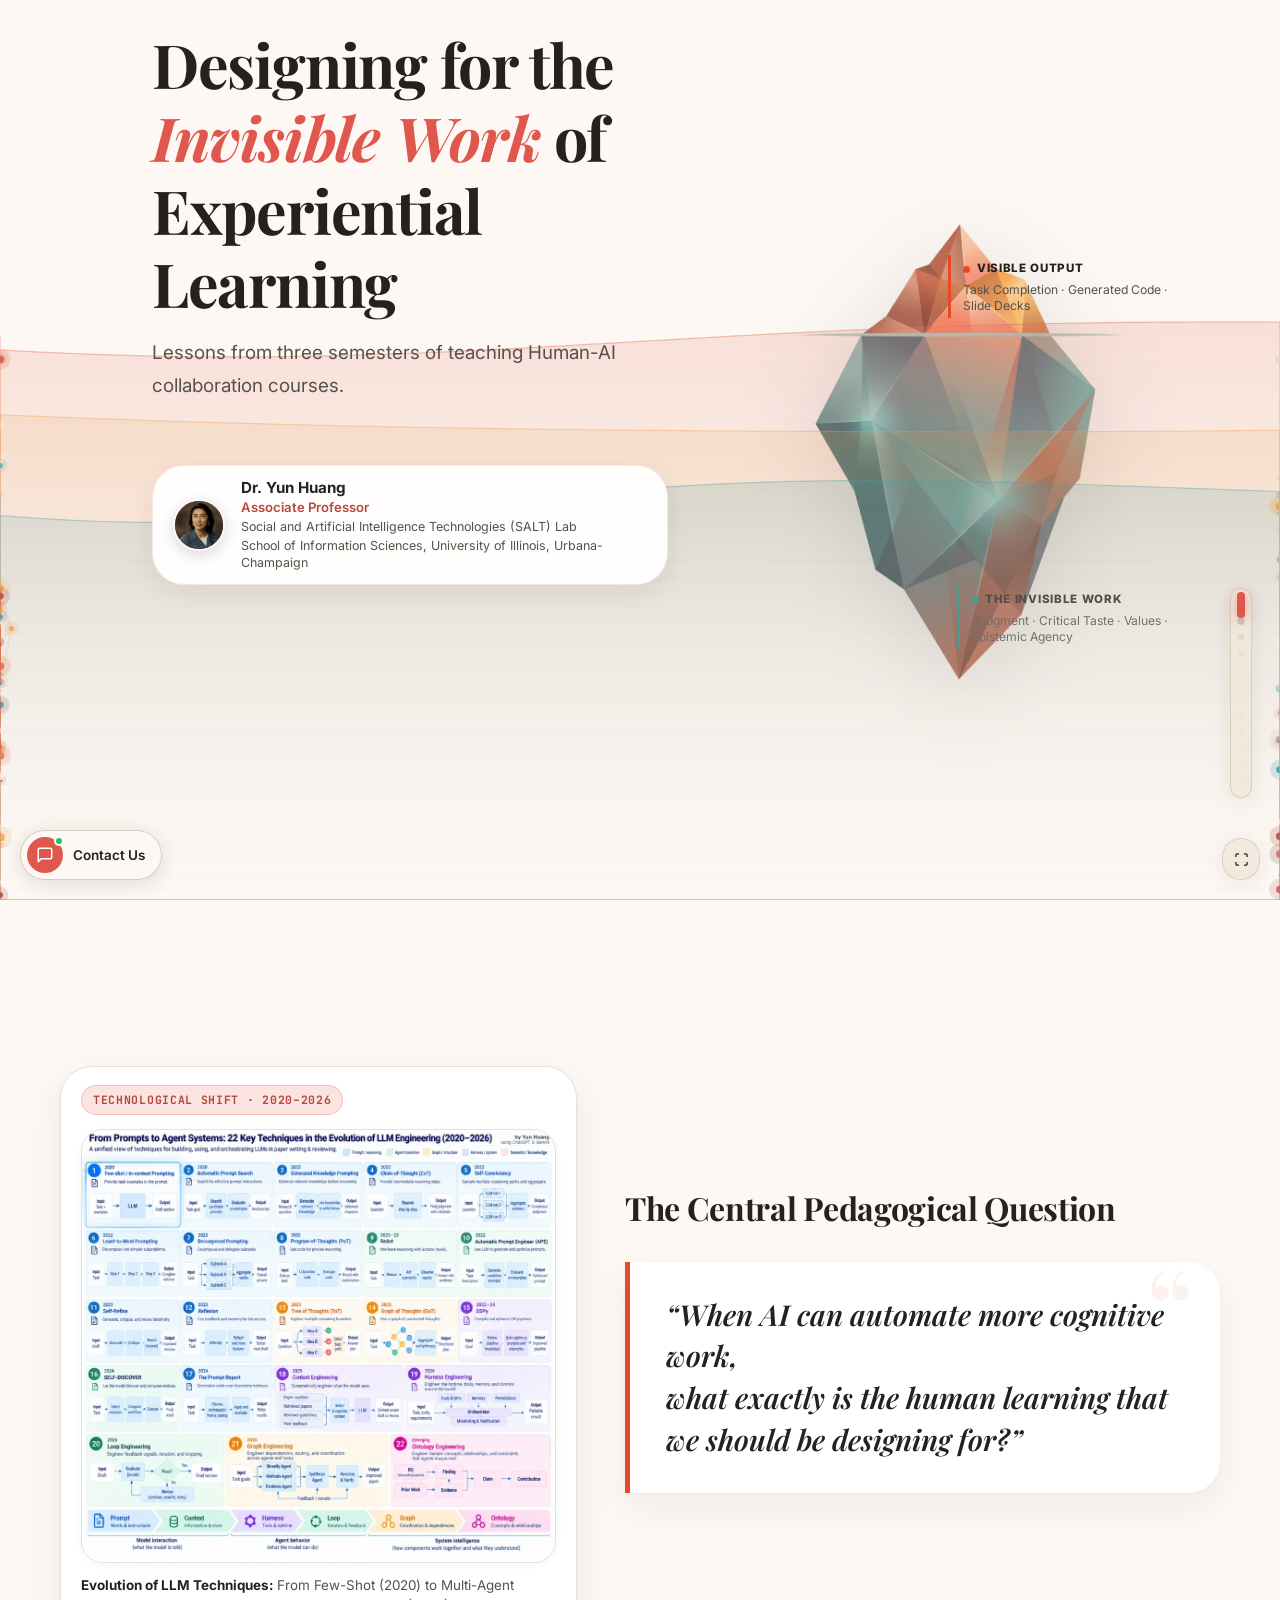
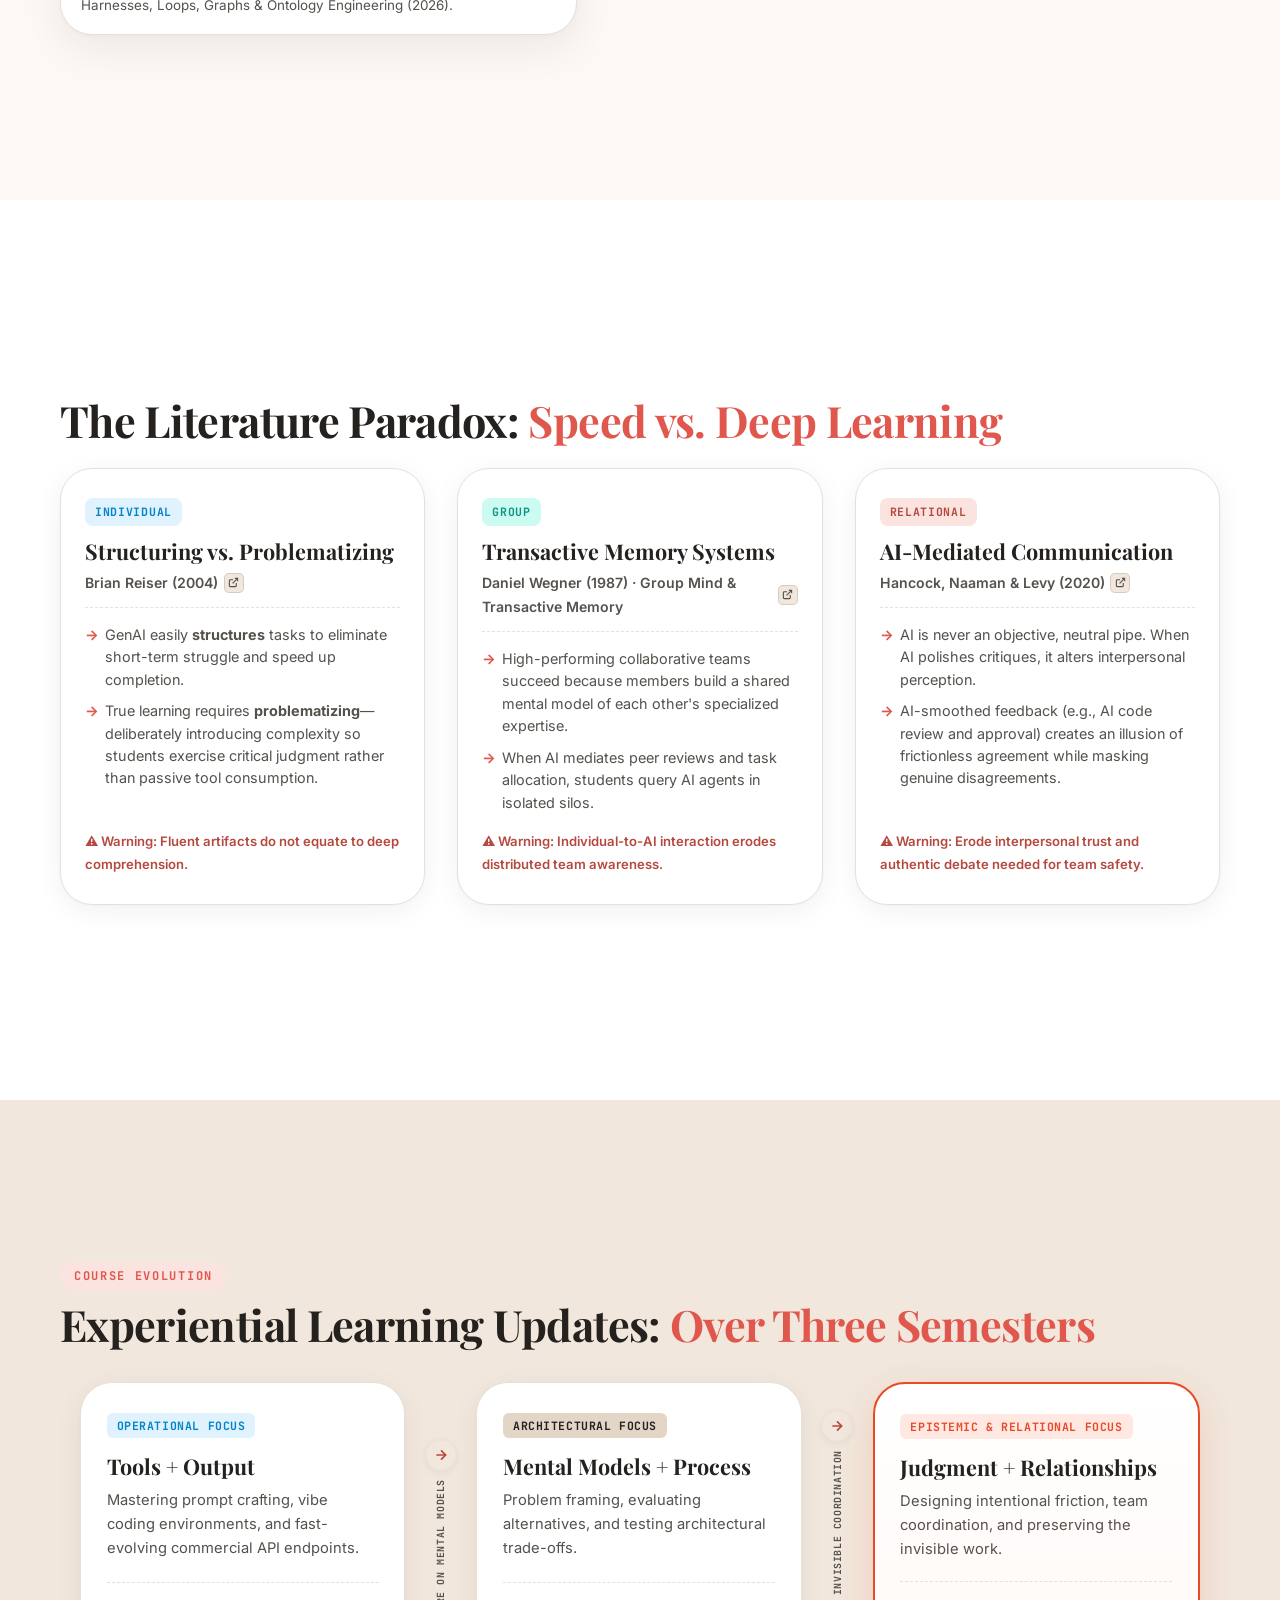
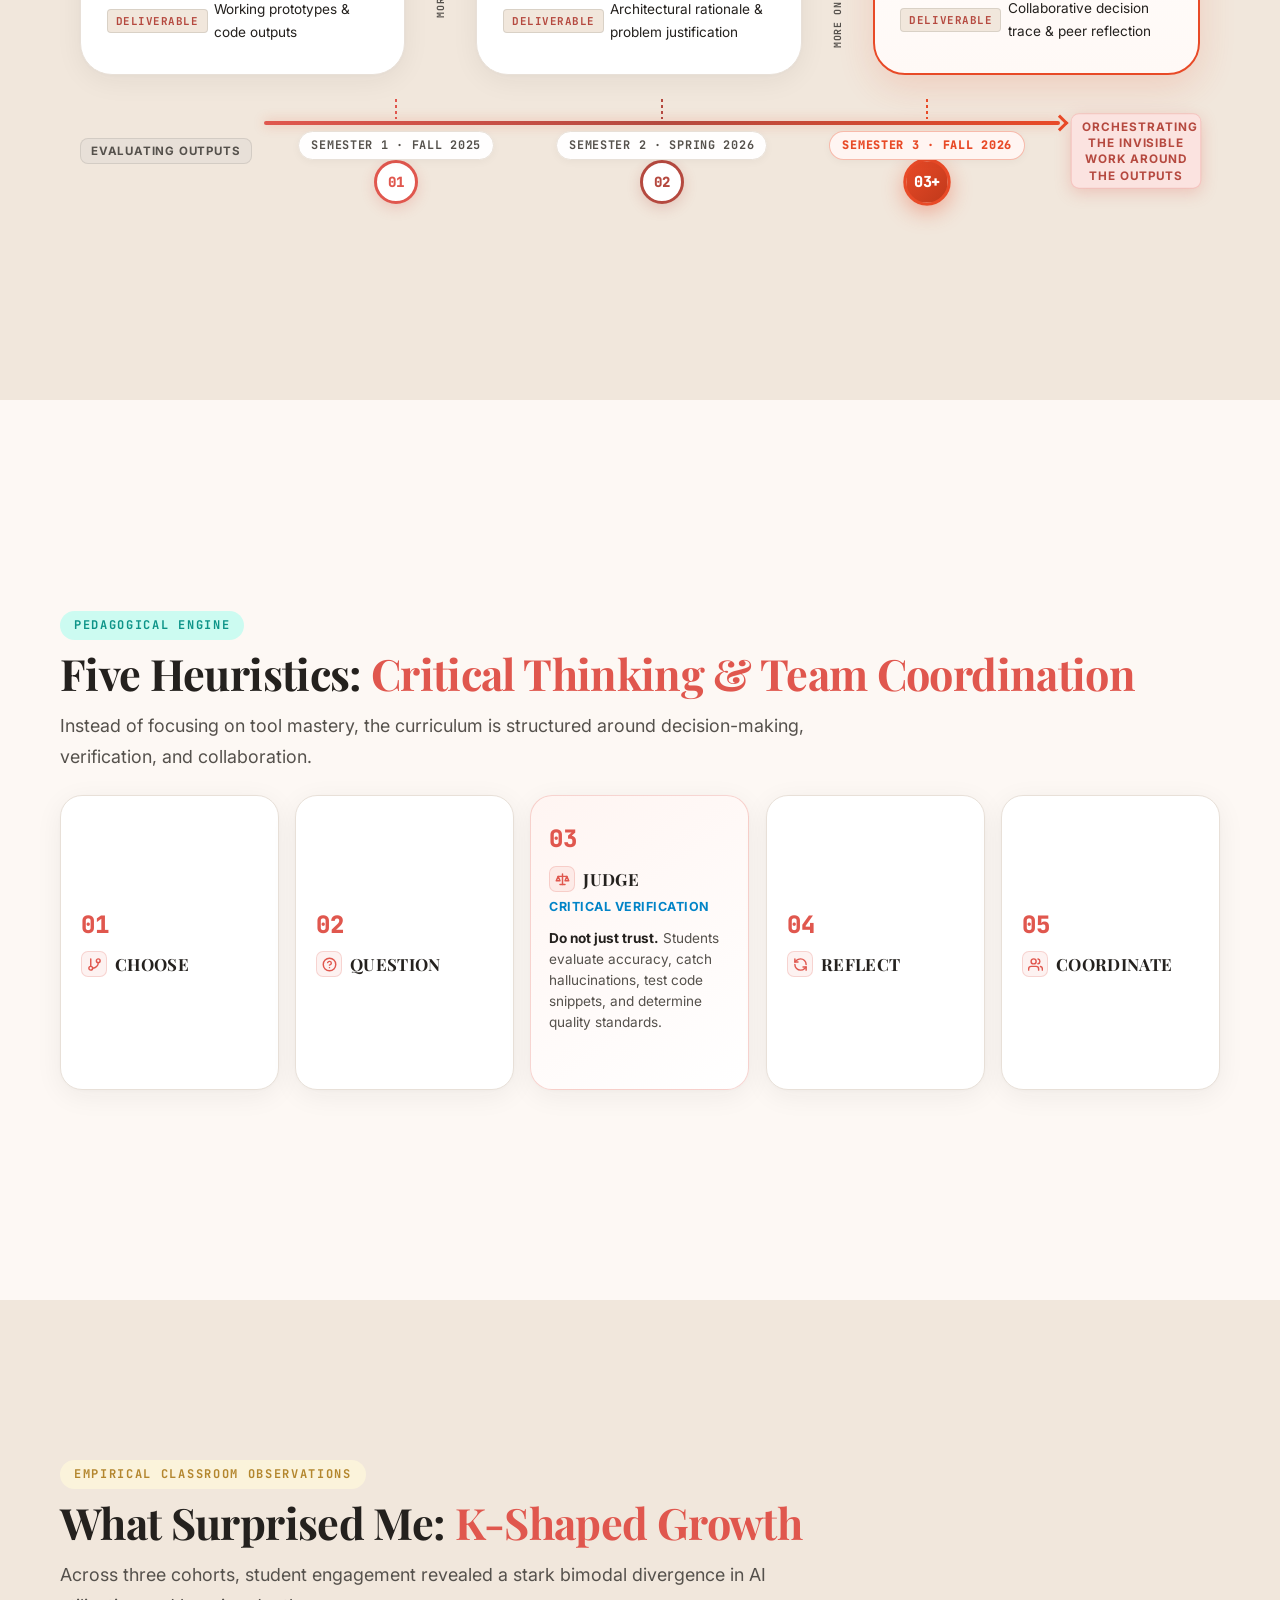
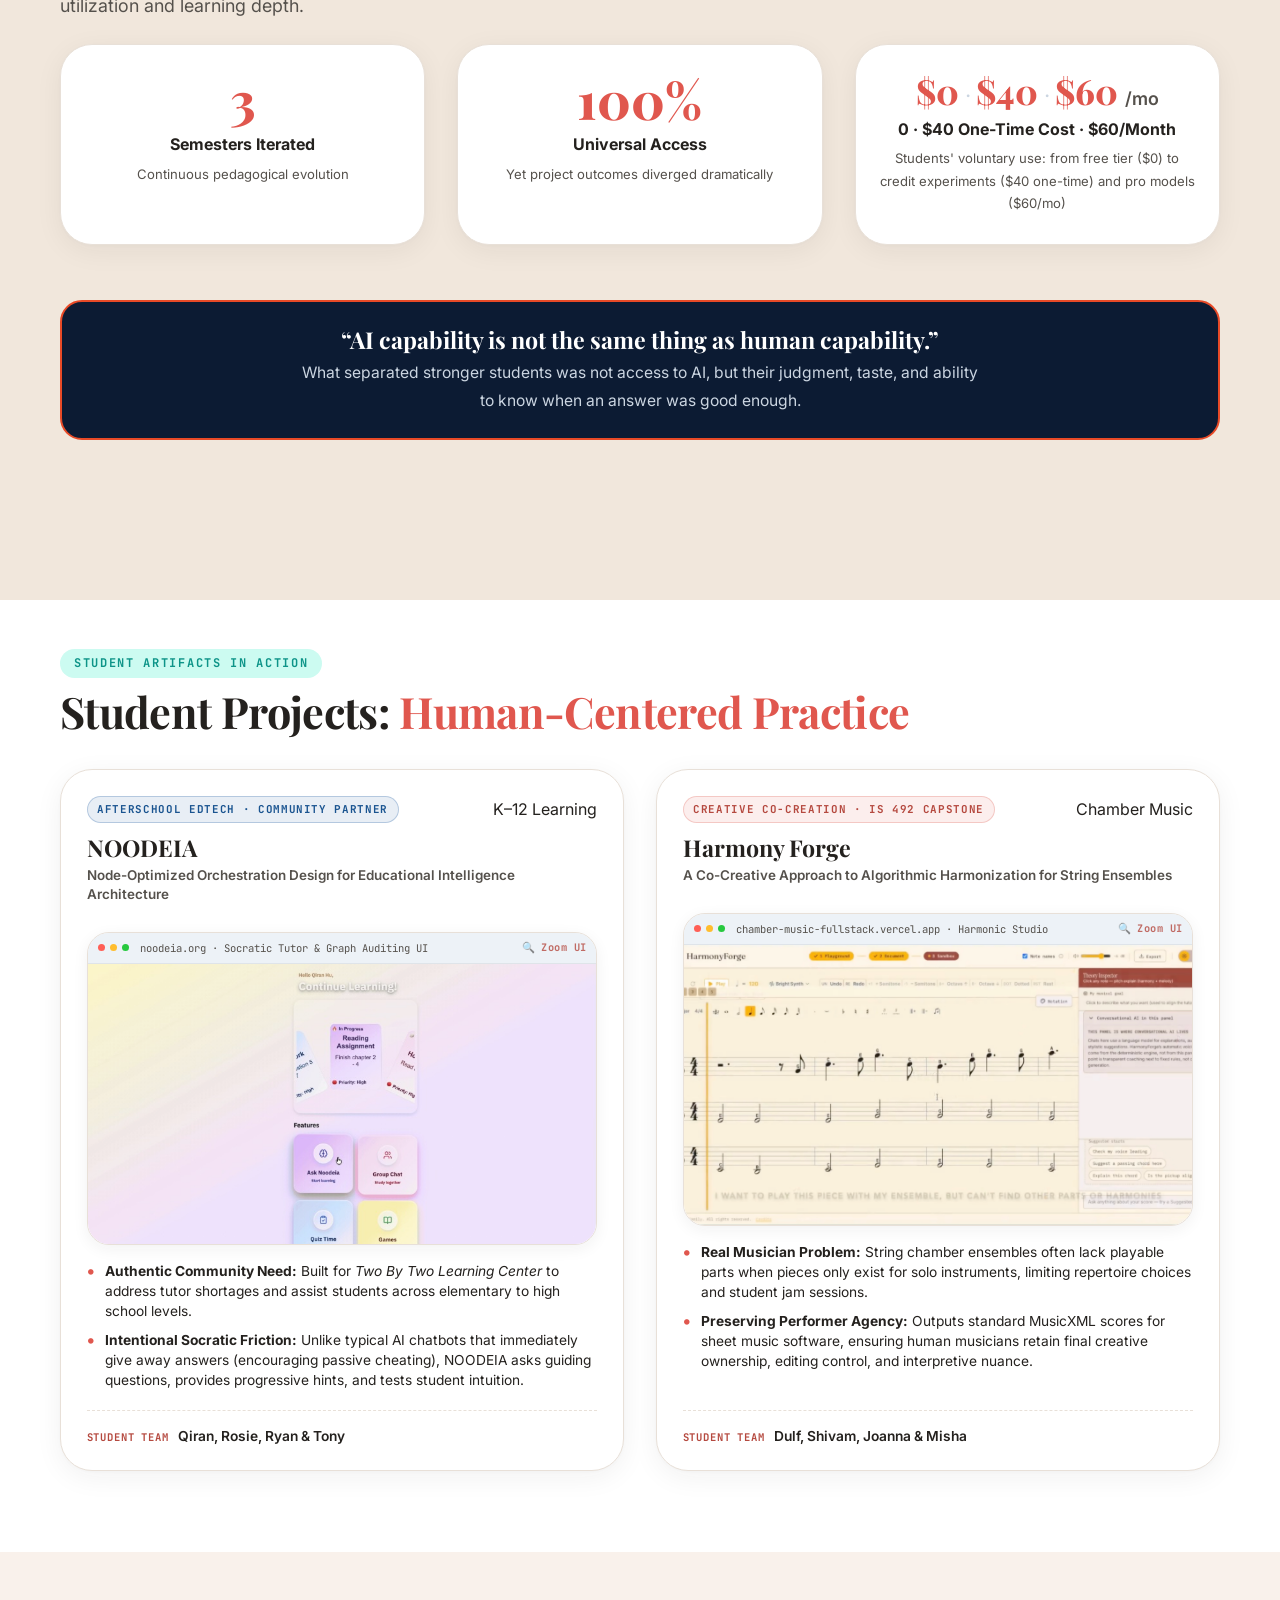
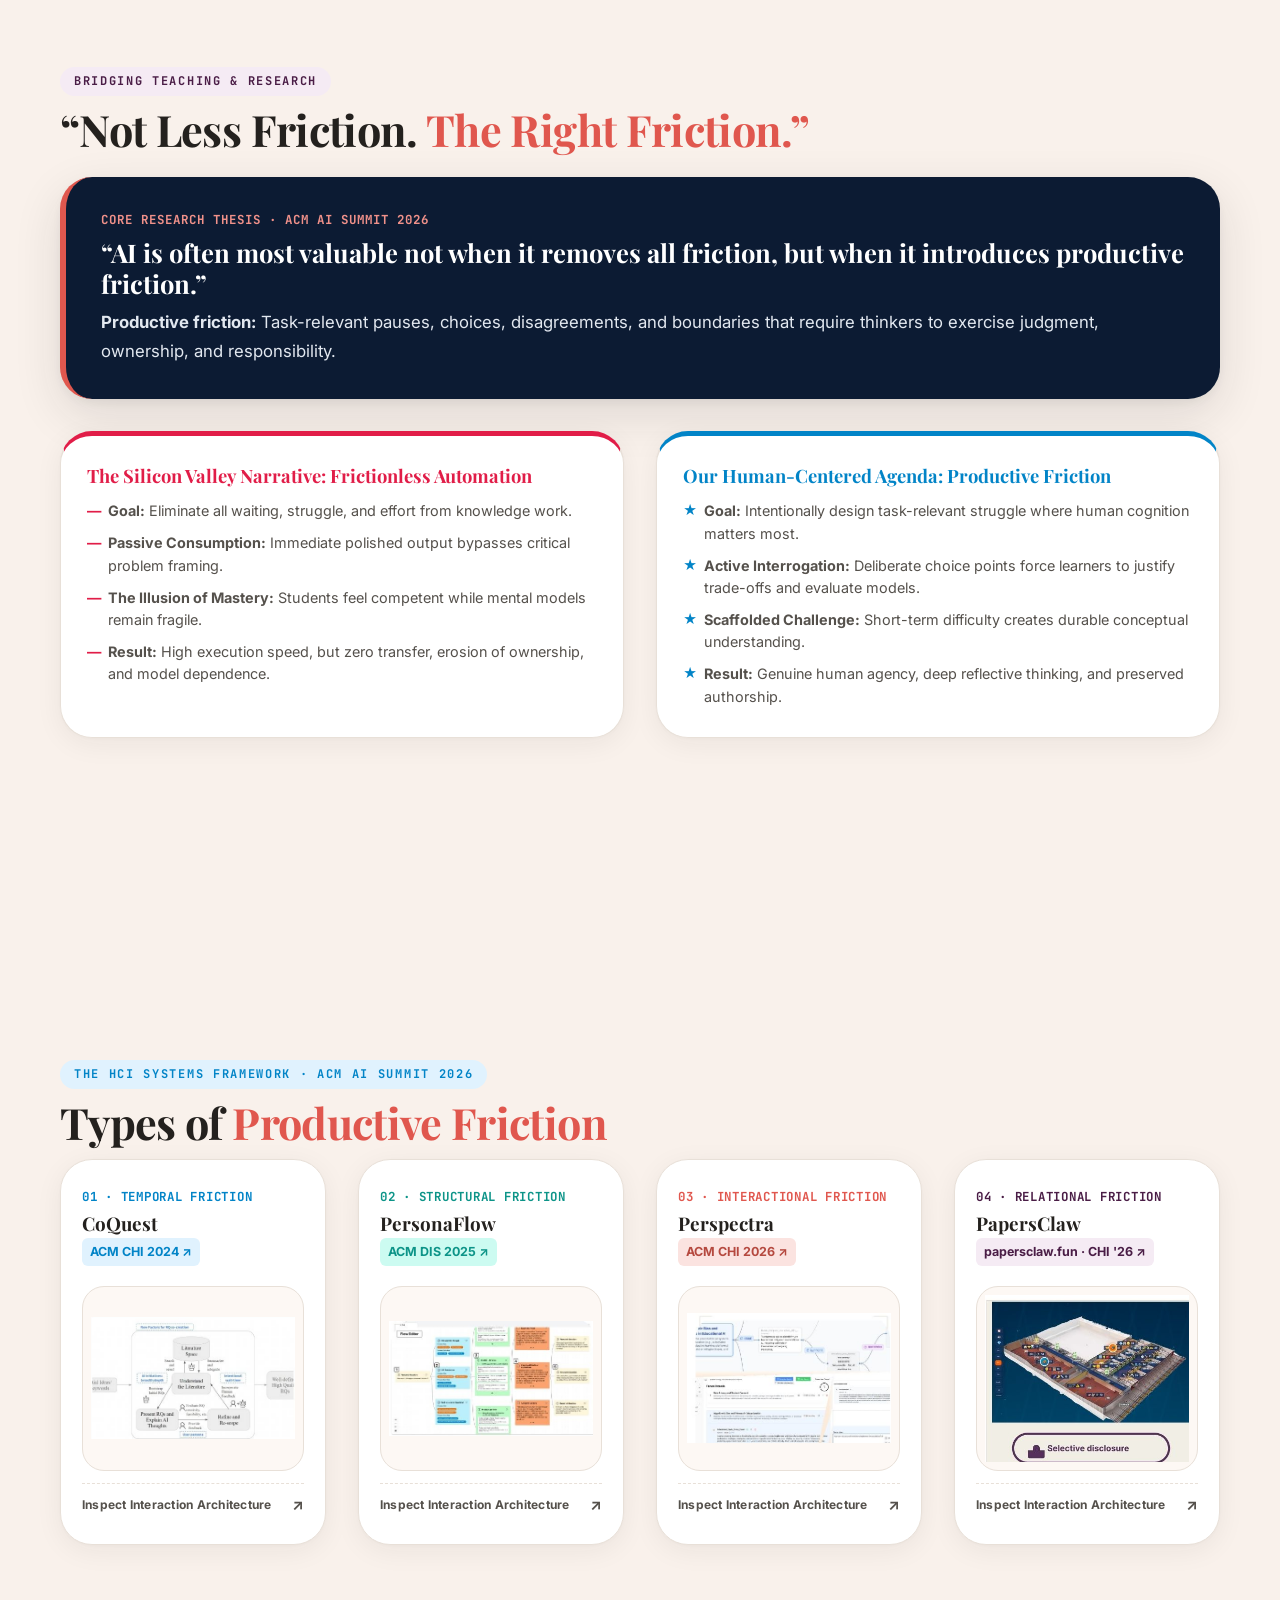
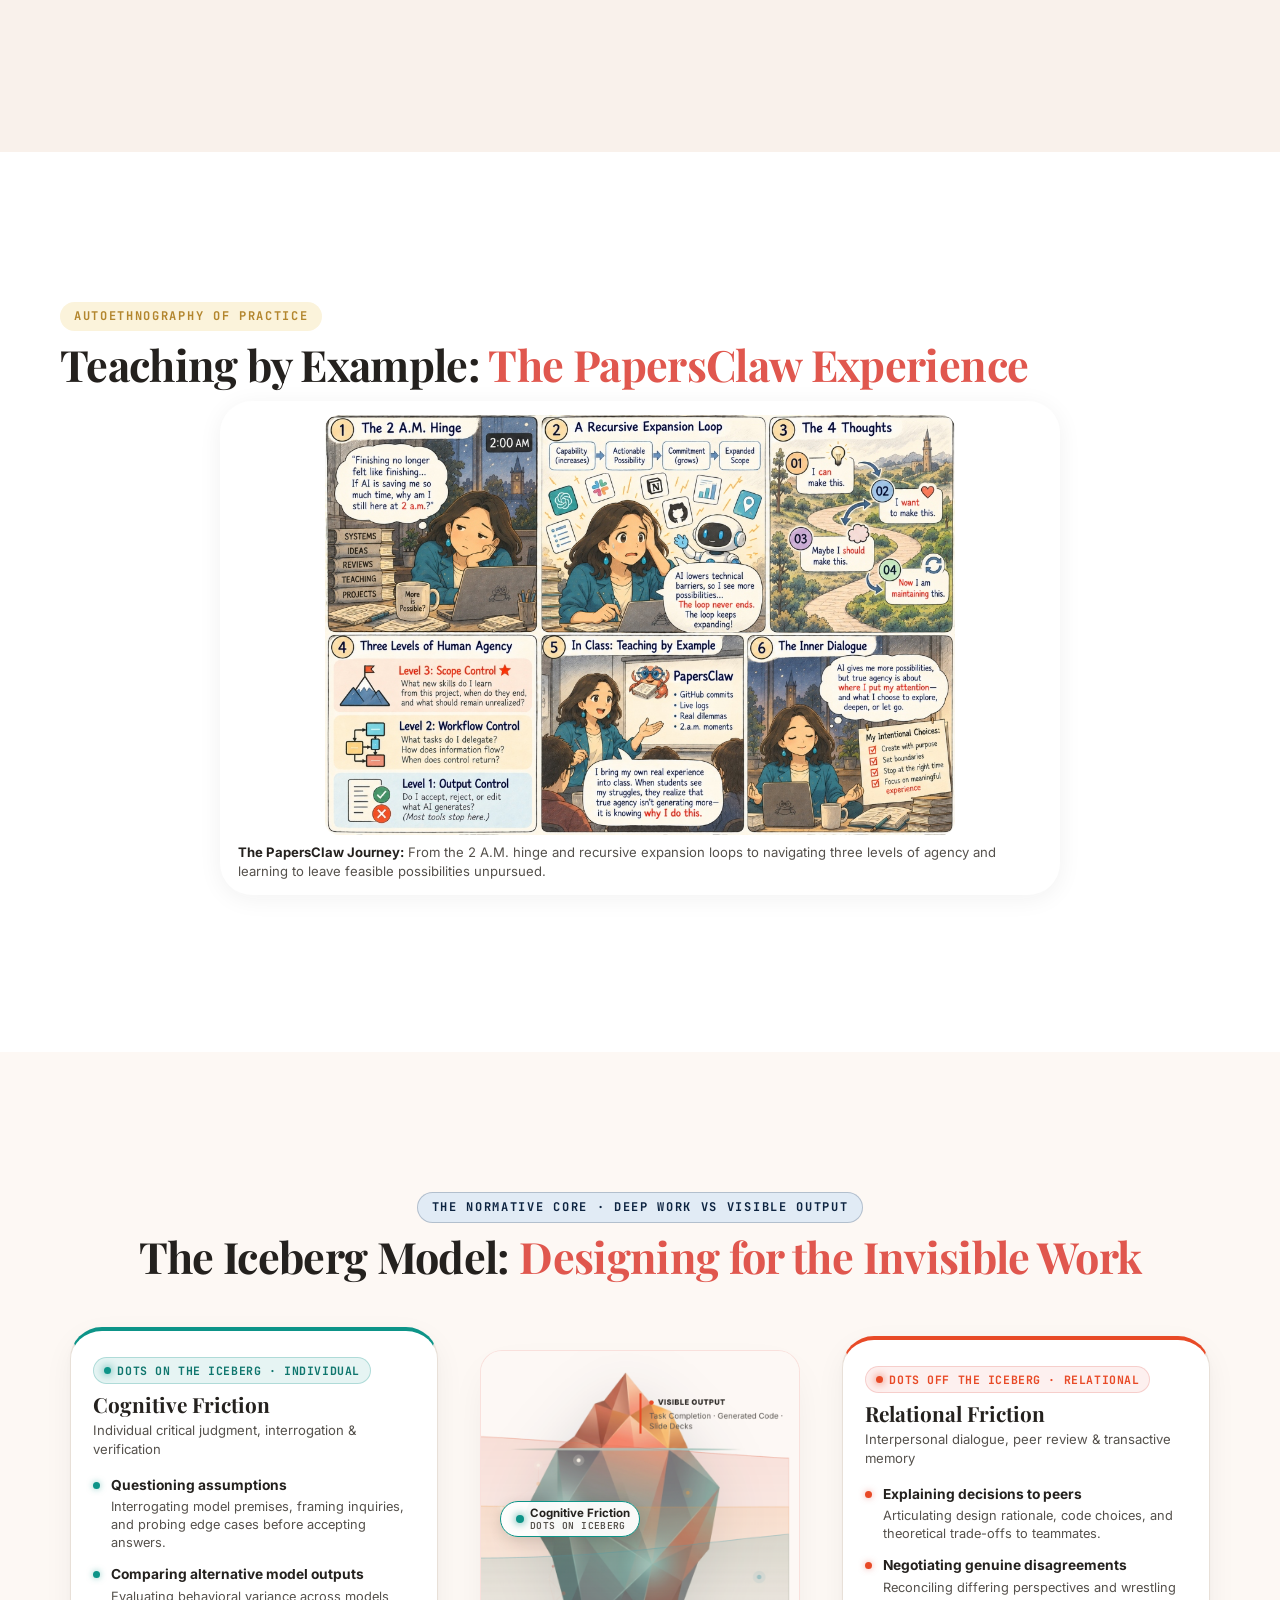
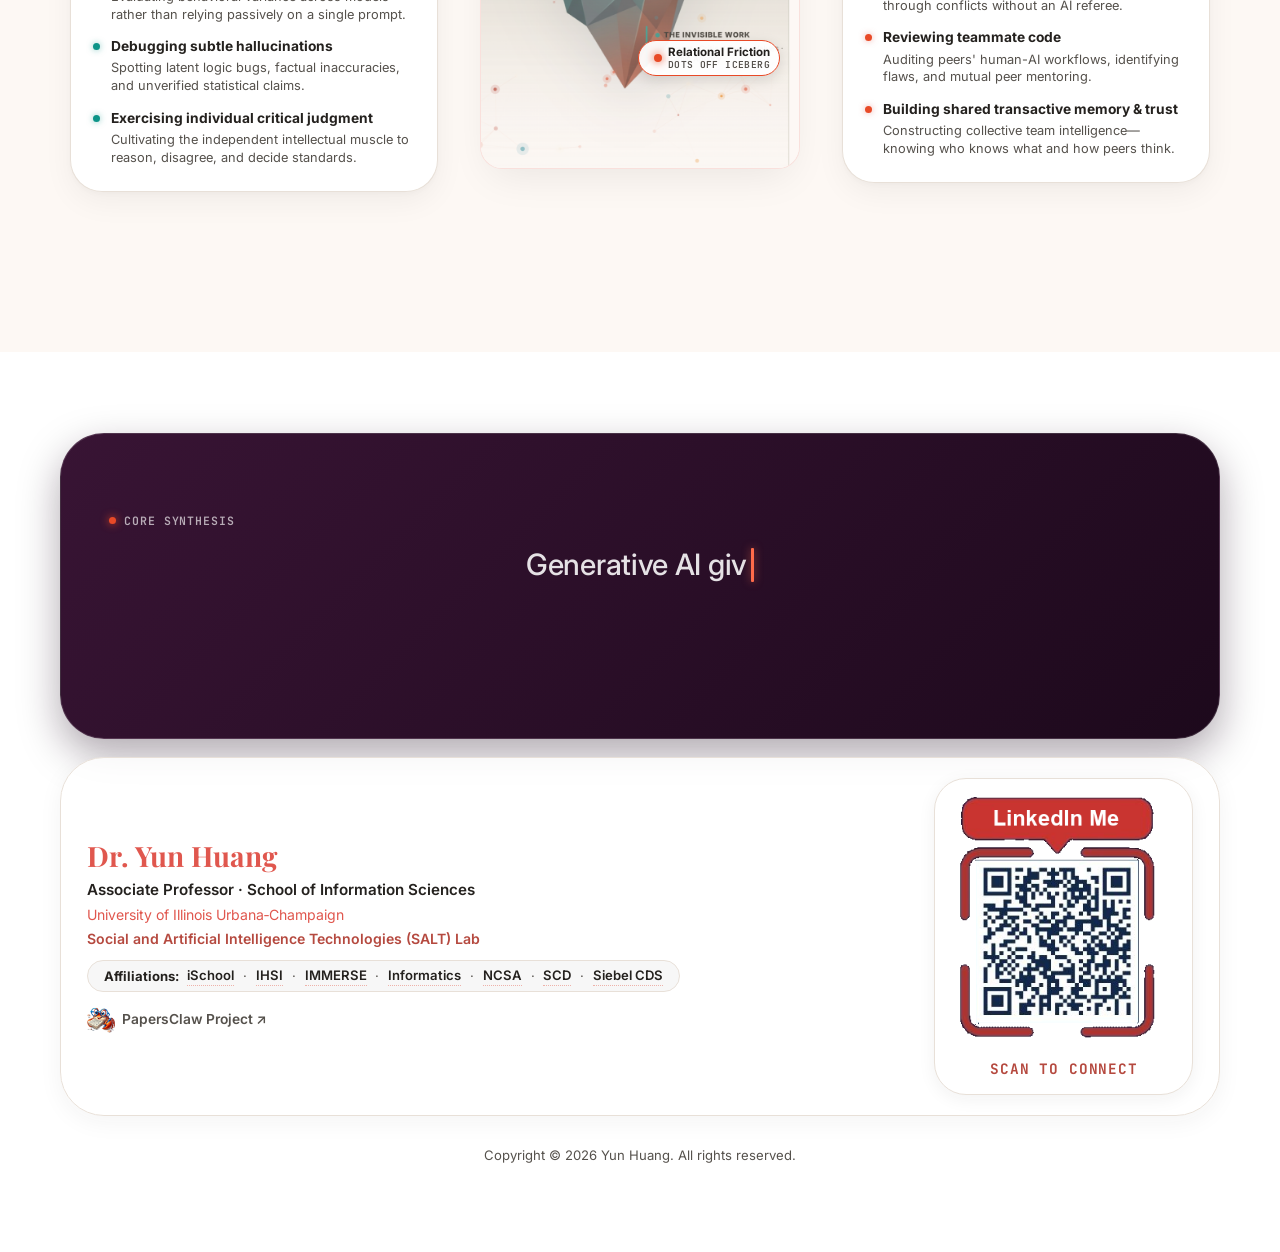
==== commit 6611227e: "Publish website release local" ====
--- a/index.html
+++ b/index.html
@@ -1 +1 @@
-<!DOCTYPE html> <html lang="en"> <head> <meta charset="UTF-8"> <meta name="viewport" content="width=device-width,initial-scale=1"> <title>Designing for the Invisible Work of Experiential Learning in the Era of AI — Dr. Yun Huang</title> <meta name="description" content="An interactive warm editorial scrollytelling presentation on embedding Human-Centered Design and Productive Friction into AI experiential learning, by Dr. Yun Huang at the Siebel Center for Design, UIUC."> <meta property="og:title" content="Designing for the Invisible Work — Dr. Yun Huang | Siebel Center for Design"> <meta property="og:type" content="article"> <link rel="icon" type="image/svg+xml" href="/assets/favicon-CUaUsV7Q.svg"> <script type="module" crossorigin src="/assets/app-B_gocv7g.js"></script> <link rel="stylesheet" crossorigin href="/assets/app-CLuKDawL.css"> </head> <body> <div class="progress-bar" aria-hidden="true"></div> <div class="top-hover-zone" id="topHoverZone" aria-hidden="true"></div> <header class="nav-header on-first-page" id="topNav"> <div class="nav-brand"> <div class="nav-logo" aria-hidden="true">YH</div> <div class="nav-title"> Dr. Yun Huang <span>Associate Professor · School of Information Sciences, University of Illinois, Urbana-Champaign</span> </div> </div> <div class="nav-controls"> <div class="course-badge"> <svg width="12" height="12" viewBox="0 0 24 24" fill="none" stroke="currentColor" stroke-width="2.5"> <circle cx="12" cy="12" r="10"/> <path d="M12 16v-4m0-4h.01"/> </svg> SCD Talk · Sept 2026 </div> </div> </header> <nav class="vertical-progress-dock" id="verticalProgressDock" aria-label="12-Slide Deck Progress"> <div class="dock-thumb" id="dockThumb" role="slider" aria-label="Slide Scrubber" aria-valuemin="1" aria-valuemax="12" aria-valuenow="1" tabindex="0" title="Drag up or down to scrub through slides"> <span class="thumb-tooltip" id="thumbTooltip">0:00 · The Pedagogical Pivot</span> </div> <a href="#slide-1" class="vertical-progress-pill active" data-slide="1" aria-label="Slide 1: The Pedagogical Pivot"> <span class="pill-tooltip">0:00 · The Pedagogical Pivot</span> </a> <a href="#slide-2" class="vertical-progress-pill" data-slide="2" aria-label="Slide 2: The Central Question"> <span class="pill-tooltip">0:30 · The Central Question</span> </a> <a href="#slide-3" class="vertical-progress-pill" data-slide="3" aria-label="Slide 3: Literature Paradox"> <span class="pill-tooltip">0:45 · Literature Paradox</span> </a> <a href="#slide-4" class="vertical-progress-pill" data-slide="4" aria-label="Slide 4: Three Semesters Updates"> <span class="pill-tooltip">1:15 · Three Semesters Updates</span> </a> <a href="#slide-5" class="vertical-progress-pill" data-slide="5" aria-label="Slide 5: Five Heuristics"> <span class="pill-tooltip">1:45 · Five Heuristics</span> </a> <a href="#slide-6" class="vertical-progress-pill" data-slide="6" aria-label="Slide 6: K-Shaped Growth"> <span class="pill-tooltip">2:45 · K-Shaped Growth</span> </a> <a href="#slide-7" class="vertical-progress-pill" data-slide="7" aria-label="Slide 7: Student Projects"> <span class="pill-tooltip">3:30 · Student Projects</span> </a> <a href="#slide-8" class="vertical-progress-pill" data-slide="8" aria-label="Slide 8: The Right Friction"> <span class="pill-tooltip">4:00 · The Right Friction</span> </a> <a href="#slide-9" class="vertical-progress-pill" data-slide="9" aria-label="Slide 9: 4 Types of Friction"> <span class="pill-tooltip">4:40 · 4 Types of Friction</span> </a> <a href="#slide-10" class="vertical-progress-pill" data-slide="10" aria-label="Slide 10: PapersClaw & Scope Control"> <span class="pill-tooltip">5:20 · PapersClaw & Scope Control</span> </a> <a href="#slide-11" class="vertical-progress-pill" data-slide="11" aria-label="Slide 11: The Iceberg Model"> <span class="pill-tooltip">6:10 · The Iceberg Model</span> </a> <a href="#slide-12" class="vertical-progress-pill" data-slide="12" aria-label="Slide 12: Designing for Invisible Work"> <span class="pill-tooltip">6:55 · Designing for Invisible Work</span> </a> </nav> <div class="bottom-controls" id="bottomControls" aria-label="Presenter Controls"> <button class="bottom-btn" id="btnFullscreen" aria-label="Toggle Fullscreen" title="Toggle Fullscreen (F)"> <svg width="15" height="15" viewBox="0 0 24 24" fill="none" stroke="currentColor" stroke-width="2"> <path d="M8 3H5a2 2 0 0 0-2 2v3m18 0V5a2 2 0 0 0-2-2h-3m0 18h3a2 2 0 0 0 2-2v-3M3 16v3a2 2 0 0 0 2 2h3"/> </svg> <span class="btn-tooltip">Fullscreen (F)</span> </button> </div> <section class="section section--cream hero" id="slide-1"> <canvas id="heroWaveCanvas" class="hero-wave-canvas" aria-hidden="true"></canvas> <div class="hero-inner"> <div class="hero-text"> <h1 class="hero-title"> Designing for the <em>Invisible Work</em> of Experiential Learning </h1> <p class="hero-description"> Lessons from three semesters of teaching Human-AI collaboration courses. </p> <div class="hero-speaker"> <div class="hero-speaker-avatar"> <img src="/assets/yun_huang-CgcAdXYY.jpg?v=headshot_v2" alt="Dr. Yun Huang"> </div> <div class="hero-speaker-info"> <strong>Dr. Yun Huang</strong> <span class="speaker-role">Associate Professor</span> <span class="speaker-affiliation">Social and Artificial Intelligence Technologies (SALT) Lab</span> <span class="speaker-affiliation">School of Information Sciences, University of Illinois, Urbana-Champaign</span> </div> </div> </div> <div class="hero-visual"> <div class="hero-iceberg-wrapper"> <img src="/assets/hero_iceberg-BILG-JTS.png?v=transparent" alt="Experiential Learning Iceberg Model" class="hero-iceberg-img"> <div class="hero-iceberg-tag hero-iceberg-tag--above"> <div class="tag-title"><span class="dot"></span> Visible Output</div> <span class="tag-sub">Task Completion · Generated Code · Slide Decks</span> </div> <div class="hero-iceberg-tag hero-iceberg-tag--below"> <div class="tag-title"><span class="dot dot--teal"></span> The Invisible Work</div> <span class="tag-sub">Judgment · Critical Taste · Values · Epistemic Agency</span> </div> </div> </div> </div> </section> <section class="section section--cream central-question-page" id="slide-2" style="background:var(--cream)!important"> <div class="section-inner"> <div class="question-page-grid"> <div class="question-page-media reveal-left"> <div class="infographic-preview-card" data-popup-target="modal-prompt-evolution" role="button" tabindex="0" title="Click to view full high-res infographic"> <div class="infographic-badge-bar"> <span class="infographic-pill">Technological Shift · 2020–2026</span> </div> <div class="infographic-image-frame"> <img src="/assets/prompt_evolution-LneA-CwV.jpg?v=22tech" alt="From Prompts to Agent Systems: 22 Key Techniques in the Evolution of LLM Engineering (2020-2026)"> </div> <div class="infographic-caption-bar"> <strong>Evolution of LLM Techniques:</strong> From Few-Shot (2020) to Multi-Agent Harnesses, Loops, Graphs & Ontology Engineering (2026). </div> </div> </div> <div class="question-page-content reveal-right"> <h2 class="question-page-heading">The Central Pedagogical Question</h2> <div class="hero-question-display"> <blockquote class="hero-question-quote"> “When AI can automate more cognitive work,<br> what exactly is the human learning that we should be designing for?” </blockquote> </div> </div> </div> </div> </section> <section class="section section--white" id="slide-3"> <div class="section-inner"> <div class="section-header reveal"> <h2>The Literature Paradox: <span class="accent">Speed vs. Deep Learning</span></h2> </div> <div class="theory-trio reveal stagger"> <div class="theory-card" style="--i:0"> <span class="theory-badge badge-sky">Individual</span> <h3> <a href="https://doi.org/10.1207/s15327809jls1303_2" target="_blank" rel="noopener" class="paper-link" title="Read Brian Reiser (2004) Original Paper"> Structuring vs. Problematizing </a> </h3> <div class="theory-author"> <a href="https://doi.org/10.1207/s15327809jls1303_2" target="_blank" rel="noopener" class="author-citation-link" title="Brian Reiser (2004) Journal of the Learning Sciences"> Brian Reiser (2004) <span class="citation-icon-btn" aria-label="Open paper"><svg width="11" height="11" viewBox="0 0 24 24" fill="none" stroke="currentColor" stroke-width="2.4"> <path d="M18 13v6a2 2 0 0 1-2 2H5a2 2 0 0 1-2-2V8a2 2 0 0 1 2-2h6"/> <polyline points="15 3 21 3 21 9"/> <line x1="10" y1="14" x2="21" y2="3"/> </svg></span> </a> </div> <ul class="theory-bullets"> <li>GenAI easily <strong>structures</strong> tasks to eliminate short-term struggle and speed up completion. </li> <li>True learning requires <strong>problematizing</strong>—deliberately introducing complexity so students exercise critical judgment rather than passive tool consumption.</li> </ul> <div class="theory-warning">⚠️ Warning: Fluent artifacts do not equate to deep comprehension.</div> </div> <div class="theory-card" style="--i:1"> <span class="theory-badge badge-teal">Group</span> <h3> <a href="https://doi.org/10.1007/978-1-4612-4634-3_9" target="_blank" rel="noopener" class="paper-link" title="Read Daniel Wegner (1987) Original Paper"> Transactive Memory Systems </a> </h3> <div class="theory-author"> <a href="https://doi.org/10.1007/978-1-4612-4634-3_9" target="_blank" rel="noopener" class="author-citation-link" title="Daniel Wegner (1987) Transactive Memory in Theories of Group Behavior"> Daniel Wegner (1987) · Group Mind &amp; Transactive Memory <span class="citation-icon-btn" aria-label="Open paper"><svg width="11" height="11" viewBox="0 0 24 24" fill="none" stroke="currentColor" stroke-width="2.4"> <path d="M18 13v6a2 2 0 0 1-2 2H5a2 2 0 0 1-2-2V8a2 2 0 0 1 2-2h6"/> <polyline points="15 3 21 3 21 9"/> <line x1="10" y1="14" x2="21" y2="3"/> </svg></span> </a> </div> <ul class="theory-bullets"> <li>High-performing collaborative teams succeed because members build a shared mental model of each other's specialized expertise.</li> <li>When AI mediates peer reviews and task allocation, students query AI agents in isolated silos.</li> </ul> <div class="theory-warning">⚠️ Warning: Individual-to-AI interaction erodes distributed team awareness.</div> </div> <div class="theory-card" style="--i:2"> <span class="theory-badge badge-orange">Relational</span> <h3> <a href="https://doi.org/10.1093/jcmc/zmz022" target="_blank" rel="noopener" class="paper-link" title="Read Hancock et al. (2020) Original Paper"> AI-Mediated Communication </a> </h3> <div class="theory-author"> <a href="https://doi.org/10.1093/jcmc/zmz022" target="_blank" rel="noopener" class="author-citation-link" title="Hancock, Naaman &amp; Levy (2020) Journal of Computer-Mediated Communication"> Hancock, Naaman &amp; Levy (2020) <span class="citation-icon-btn" aria-label="Open paper"><svg width="11" height="11" viewBox="0 0 24 24" fill="none" stroke="currentColor" stroke-width="2.4"> <path d="M18 13v6a2 2 0 0 1-2 2H5a2 2 0 0 1-2-2V8a2 2 0 0 1 2-2h6"/> <polyline points="15 3 21 3 21 9"/> <line x1="10" y1="14" x2="21" y2="3"/> </svg></span> </a> </div> <ul class="theory-bullets"> <li>AI is never an objective, neutral pipe. When AI polishes critiques, it alters interpersonal perception. </li> <li>AI-smoothed feedback (e.g., AI code review and approval) creates an illusion of frictionless agreement while masking genuine disagreements. </li> </ul> <div class="theory-warning">⚠️ Warning: Erode interpersonal trust and authentic debate needed for team safety. </div> </div> </div> </div> </section> <section class="section section--sand" id="slide-4"> <div class="section-inner"> <div class="section-header reveal"> <div class="section-label section-label--coral">Course Evolution</div> <h2>Experiential Learning Updates: <span class="accent">Over Three Semesters</span></h2> </div> <div class="goals-timeline timeline-unfold-container reveal" id="goalsTimeline"> <div class="timeline-cards-row"> <div class="timeline-card" style="--i:0"> <div class="timeline-card-header"> <span class="timeline-level-badge level-operational">Operational Focus</span> </div> <h4>Tools + Output</h4> <p>Mastering prompt crafting, vibe coding environments, and fast-evolving commercial API endpoints.</p> <div class="evolution-card-meta"> <span class="meta-tag">Deliverable</span> Working prototypes &amp; code outputs </div> </div> <div class="timeline-flow-connector" aria-hidden="true"> <div class="flow-circle"> <svg width="16" height="16" viewBox="0 0 24 24" fill="none" stroke="currentColor" stroke-width="2.5"> <path d="M5 12h14M12 5l7 7-7 7"/> </svg> </div> <span class="flow-text">More on Mental Models</span> </div> <div class="timeline-card" style="--i:1"> <div class="timeline-card-header"> <span class="timeline-level-badge level-architectural">Architectural Focus</span> </div> <h4>Mental Models + Process</h4> <p>Problem framing, evaluating alternatives, and testing architectural trade-offs.</p> <div class="evolution-card-meta"> <span class="meta-tag">Deliverable</span> Architectural rationale &amp; problem justification </div> </div> <div class="timeline-flow-connector" aria-hidden="true"> <div class="flow-circle"> <svg width="16" height="16" viewBox="0 0 24 24" fill="none" stroke="currentColor" stroke-width="2.5"> <path d="M5 12h14M12 5l7 7-7 7"/> </svg> </div> <span class="flow-text">More on Invisible Coordination</span> </div> <div class="timeline-card timeline-card--culmination" style="--i:2"> <div class="timeline-card-header"> <span class="timeline-level-badge level-relational">Epistemic &amp; Relational Focus</span> </div> <h4>Judgment + Relationships</h4> <p>Designing intentional friction, team coordination, and preserving the invisible work.</p> <div class="evolution-card-meta"> <span class="meta-tag">Deliverable</span> Collaborative decision trace &amp; peer reflection </div> </div> </div> <div class="timeline-track-header"> <div class="timeline-track-with-labels"> <span class="timeline-edge-label timeline-edge-label--start">Evaluating Outputs</span> <div class="timeline-track-inner"> <div class="timeline-milestones"> <div class="timeline-milestone milestone-1"> <div class="milestone-dot"><span class="dot-num">01</span></div> <div class="milestone-time">Semester 1 · Fall 2025</div> <div class="milestone-stem"></div> </div> <div class="timeline-milestone milestone-2"> <div class="milestone-dot"><span class="dot-num">02</span></div> <div class="milestone-time">Semester 2 · Spring 2026</div> <div class="milestone-stem"></div> </div> <div class="timeline-milestone milestone-3"> <div class="milestone-dot"><span class="dot-num">03+</span></div> <div class="milestone-time">Semester 3 · Fall 2026</div> <div class="milestone-stem"></div> </div> </div> <div class="timeline-track-line" aria-hidden="true"> <div class="timeline-track-fill"></div> <div class="timeline-track-arrow"></div> </div> </div> <span class="timeline-edge-label timeline-edge-label--end">Orchestrating the invisible work around the outputs</span> </div> </div> </div> </div> </section> <section class="section section--cream" id="slide-5"> <div class="section-inner"> <div class="section-header reveal"> <div class="section-label section-label--teal">Pedagogical Engine</div> <h2>Five Heuristics: <span class="accent">Critical Thinking & Team Coordination</span></h2> <p class="section-desc"> Instead of focusing on tool mastery, the curriculum is structured around decision-making, verification, and collaboration. </p> </div> <div class="pipeline-track reveal"> <div class="pipeline-step auto-flipped" style="--i:0"> <div class="pipeline-card-inner"> <div class="pipeline-card-front"> <div class="pipeline-number">01</div> <h4> <span class="step-logo" aria-hidden="true"> <svg width="15" height="15" viewBox="0 0 24 24" fill="none" stroke="currentColor" stroke-width="2.3" stroke-linecap="round" stroke-linejoin="round"> <path d="M6 3v12"></path> <circle cx="18" cy="6" r="3"></circle> <circle cx="6" cy="18" r="3"></circle> <path d="M18 9a9 9 0 0 1-9 9"></path> </svg> </span> CHOOSE </h4> </div> <div class="pipeline-card-back"> <div class="pipeline-number">01</div> <h4> <span class="step-logo" aria-hidden="true"> <svg width="15" height="15" viewBox="0 0 24 24" fill="none" stroke="currentColor" stroke-width="2.3" stroke-linecap="round" stroke-linejoin="round"> <path d="M6 3v12"></path> <circle cx="18" cy="6" r="3"></circle> <circle cx="6" cy="18" r="3"></circle> <path d="M18 9a9 9 0 0 1-9 9"></path> </svg> </span> CHOOSE </h4> <div class="step-subtitle">Decision Making</div> <p><strong class="step-dont">Do not just produce.</strong> Students analyze task complexity, API costs, context windows, and latency to justify tool selection.</p> </div> </div> </div> <div class="pipeline-step" style="--i:1"> <div class="pipeline-card-inner"> <div class="pipeline-card-front"> <div class="pipeline-number">02</div> <h4> <span class="step-logo" aria-hidden="true"> <svg width="15" height="15" viewBox="0 0 24 24" fill="none" stroke="currentColor" stroke-width="2.3" stroke-linecap="round" stroke-linejoin="round"> <circle cx="12" cy="12" r="10"></circle> <path d="M9.09 9a3 3 0 0 1 5.83 1c0 2-3 3-3 3"></path> <line x1="12" y1="17" x2="12.01" y2="17"></line> </svg> </span> QUESTION </h4> </div> <div class="pipeline-card-back"> <div class="pipeline-number">02</div> <h4> <span class="step-logo" aria-hidden="true"> <svg width="15" height="15" viewBox="0 0 24 24" fill="none" stroke="currentColor" stroke-width="2.3" stroke-linecap="round" stroke-linejoin="round"> <circle cx="12" cy="12" r="10"></circle> <path d="M9.09 9a3 3 0 0 1 5.83 1c0 2-3 3-3 3"></path> <line x1="12" y1="17" x2="12.01" y2="17"></line> </svg> </span> QUESTION </h4> <div class="step-subtitle">Problem Framing</div> <p><strong class="step-dont">Do not just accept.</strong> Students formulate hypothesis-driven inquiries, test edge cases, and interrogate underlying model assumptions.</p> </div> </div> </div> <div class="pipeline-step" style="--i:2"> <div class="pipeline-card-inner"> <div class="pipeline-card-front"> <div class="pipeline-number">03</div> <h4> <span class="step-logo" aria-hidden="true"> <svg width="15" height="15" viewBox="0 0 24 24" fill="none" stroke="currentColor" stroke-width="2.3" stroke-linecap="round" stroke-linejoin="round"> <path d="M12 3v17"></path> <path d="M5 7h14"></path> <path d="M5 7l-3 7h6l-3-7z"></path> <path d="M19 7l-3 7h6l-3-7z"></path> <path d="M8 20h8"></path> </svg> </span> JUDGE </h4> </div> <div class="pipeline-card-back"> <div class="pipeline-number">03</div> <h4> <span class="step-logo" aria-hidden="true"> <svg width="15" height="15" viewBox="0 0 24 24" fill="none" stroke="currentColor" stroke-width="2.3" stroke-linecap="round" stroke-linejoin="round"> <path d="M12 3v17"></path> <path d="M5 7h14"></path> <path d="M5 7l-3 7h6l-3-7z"></path> <path d="M19 7l-3 7h6l-3-7z"></path> <path d="M8 20h8"></path> </svg> </span> JUDGE </h4> <div class="step-subtitle">Critical Verification</div> <p><strong class="step-dont">Do not just trust.</strong> Students evaluate accuracy, catch hallucinations, test code snippets, and determine quality standards.</p> </div> </div> </div> <div class="pipeline-step" style="--i:3"> <div class="pipeline-card-inner"> <div class="pipeline-card-front"> <div class="pipeline-number">04</div> <h4> <span class="step-logo" aria-hidden="true"> <svg width="15" height="15" viewBox="0 0 24 24" fill="none" stroke="currentColor" stroke-width="2.3" stroke-linecap="round" stroke-linejoin="round"> <path d="M21 12a9 9 0 0 0-9-9 9.75 9.75 0 0 0-6.74 2.74L3 8"></path> <polyline points="3 3 3 8 8 8"></polyline> <path d="M3 12a9 9 0 0 0 9 9 9.75 9.75 0 0 0 6.74-2.74L21 16"></path> <polyline points="16 16 21 16 21 21"></polyline> </svg> </span> REFLECT </h4> </div> <div class="pipeline-card-back"> <div class="pipeline-number">04</div> <h4> <span class="step-logo" aria-hidden="true"> <svg width="15" height="15" viewBox="0 0 24 24" fill="none" stroke="currentColor" stroke-width="2.3" stroke-linecap="round" stroke-linejoin="round"> <path d="M21 12a9 9 0 0 0-9-9 9.75 9.75 0 0 0-6.74 2.74L3 8"></path> <polyline points="3 3 3 8 8 8"></polyline> <path d="M3 12a9 9 0 0 0 9 9 9.75 9.75 0 0 0 6.74-2.74L21 16"></path> <polyline points="16 16 21 16 21 21"></polyline> </svg> </span> REFLECT </h4> <div class="step-subtitle">Durable Synthesis</div> <p><strong class="step-dont">Do not just automate.</strong> Students articulate why specific paths were chosen, document rejected alternatives, and distill portable models.</p> </div> </div> </div> <div class="pipeline-step" style="--i:4"> <div class="pipeline-card-inner"> <div class="pipeline-card-front"> <div class="pipeline-number">05</div> <h4> <span class="step-logo" aria-hidden="true"> <svg width="15" height="15" viewBox="0 0 24 24" fill="none" stroke="currentColor" stroke-width="2.3" stroke-linecap="round" stroke-linejoin="round"> <path d="M17 21v-2a4 4 0 0 0-4-4H5a4 4 0 0 0-4 4v2"></path> <circle cx="9" cy="7" r="4"></circle> <path d="M23 21v-2a4 4 0 0 0-3-3.87"></path> <path d="M16 3.13a4 4 0 0 1 0 7.75"></path> </svg> </span> COORDINATE </h4> </div> <div class="pipeline-card-back"> <div class="pipeline-number">05</div> <h4> <span class="step-logo" aria-hidden="true"> <svg width="15" height="15" viewBox="0 0 24 24" fill="none" stroke="currentColor" stroke-width="2.3" stroke-linecap="round" stroke-linejoin="round"> <path d="M17 21v-2a4 4 0 0 0-4-4H5a4 4 0 0 0-4 4v2"></path> <circle cx="9" cy="7" r="4"></circle> <path d="M23 21v-2a4 4 0 0 0-3-3.87"></path> <path d="M16 3.13a4 4 0 0 1 0 7.75"></path> </svg> </span> COORDINATE </h4> <div class="step-subtitle">Human Teamwork</div> <p><strong class="step-dont">Do not just work individually.</strong> Students divide system architectures across peers, conduct peer reviews, and establish shared team memory.</p> </div> </div> </div> </div> </div> </section> <section class="section section--sand" id="slide-6"> <div class="section-inner"> <div class="section-header reveal"> <div class="section-label section-label--gold">Empirical Classroom Observations</div> <h2>What Surprised Me: <span class="accent">K-Shaped Growth</span></h2> <p class="section-desc"> Across three cohorts, student engagement revealed a stark bimodal divergence in AI utilization and learning depth. </p> </div> <div class="metrics reveal stagger"> <div class="metric" style="--i:0"> <div class="metric-value" data-count="3">0</div> <div class="metric-label">Semesters Iterated</div> <div class="metric-sub">Continuous pedagogical evolution</div> </div> <div class="metric" style="--i:1"> <div class="metric-value" data-count="100" data-suffix="%">0%</div> <div class="metric-label">Universal Access</div> <div class="metric-sub">Yet project outcomes diverged dramatically</div> </div> <div class="metric" style="--i:2"> <div class="metric-value metric-value--tiered"> <span class="m-val">$0</span> <span class="m-sep">·</span> <span class="m-val" data-prefix="$" data-count="40">$0</span> <span class="m-sep">·</span> <span class="m-val" data-prefix="$" data-count="60">$0</span><span class="m-unit">/mo</span> </div> <div class="metric-label">0 · $40 One-Time Cost · $60/Month</div> <div class="metric-sub">Students' voluntary use: from free tier ($0) to credit experiments ($40 one-time) and pro models ($60/mo)</div> </div> </div> <div class="central-quote-banner reveal"> <h3>“AI capability is not the same thing as human capability.”</h3> <p>What separated stronger students was not access to AI, but their judgment, taste, and ability to know when an answer was good enough.</p> </div> </div> </section> <section class="section section--white" id="slide-7"> <div class="section-inner"> <div class="section-header reveal"> <div class="section-label section-label--teal">Student Artifacts in Action</div> <h2>Student Projects: <span class="accent">Human-Centered Practice</span></h2> </div> <div class="sample-projects-grid reveal"> <div class="project-showcase-card"> <div class="project-card-header"> <div class="project-top-meta"> <span class="project-badge badge-edtech">Afterschool EdTech · Community Partner</span> <span class="meta-tag">K–12 Learning</span> </div> <h3>NOODEIA</h3> <div class="project-full-title"> Node-Optimized Orchestration Design for Educational Intelligence Architecture </div> </div> <div class="project-thumb-frame" data-popup-target="modal-project-noodeia" role="button" tabindex="0" title="Click to view full NOODEIA system interface"> <div class="project-thumb-browser-bar"> <span class="browser-dot dot-red"></span> <span class="browser-dot dot-yellow"></span> <span class="browser-dot dot-green"></span> <span class="browser-address">noodeia.org · Socratic Tutor &amp; Graph Auditing UI</span> <span class="project-thumb-zoom">🔍 Zoom UI</span> </div> <div class="project-thumb-img-wrap"> <img src="/assets/noodeia-DO3NQMH8.jpg" alt="NOODEIA Socratic Tutor Application Interface" class="project-thumb-img"> </div> </div> <ul class="project-highlights"> <li> <strong>Authentic Community Need:</strong> Built for <em>Two By Two Learning Center</em> to address tutor shortages and assist students across elementary to high school levels. </li> <li> <strong>Intentional Socratic Friction:</strong> Unlike typical AI chatbots that immediately give away answers (encouraging passive cheating), NOODEIA asks guiding questions, provides progressive hints, and tests student intuition. </li> </ul> <p class="project-team"><span class="project-team-label">Student Team</span> Qiran, Rosie, Ryan &amp; Tony</p> </div> <div class="project-showcase-card"> <div class="project-card-header"> <div class="project-top-meta"> <span class="project-badge badge-music">Creative Co-Creation · IS 492 Capstone</span> <span class="meta-tag">Chamber Music</span> </div> <h3>Harmony Forge</h3> <div class="project-full-title"> A Co-Creative Approach to Algorithmic Harmonization for String Ensembles </div> </div> <div class="project-thumb-frame" data-popup-target="modal-project-harmony" role="button" tabindex="0" title="Click to view full Harmony Forge studio interface"> <div class="project-thumb-browser-bar"> <span class="browser-dot dot-red"></span> <span class="browser-dot dot-yellow"></span> <span class="browser-dot dot-green"></span> <span class="browser-address">chamber-music-fullstack.vercel.app · Harmonic Studio</span> <span class="project-thumb-zoom">🔍 Zoom UI</span> </div> <div class="project-thumb-img-wrap"> <img src="/assets/musicforge-y1u044Sp.jpg" alt="Harmony Forge Harmonic Studio Application Interface" class="project-thumb-img"> </div> </div> <ul class="project-highlights"> <li> <strong>Real Musician Problem:</strong> String chamber ensembles often lack playable parts when pieces only exist for solo instruments, limiting repertoire choices and student jam sessions. </li> <li> <strong>Preserving Performer Agency:</strong> Outputs standard MusicXML scores for sheet music software, ensuring human musicians retain final creative ownership, editing control, and interpretive nuance. </li> </ul> <p class="project-team"><span class="project-team-label">Student Team</span> Dulf, Shivam, Joanna &amp; Misha</p> </div> </div> </div> </section> <section class="section section--sand-warm" id="slide-8"> <div class="section-inner"> <div class="section-header reveal"> <div class="section-label section-label--plum">Bridging Teaching & Research</div> <h2>“Not Less Friction. <span class="accent">The Right Friction.”</span></h2> </div> <div class="thesis-box reveal"> <div class="thesis-tag">Core Research Thesis · ACM AI Summit 2026</div> <h3>“AI is often most valuable not when it removes all friction, but when it introduces productive friction.” </h3> <p> <strong>Productive friction:</strong> Task-relevant pauses, choices, disagreements, and boundaries that require thinkers to exercise judgment, ownership, and responsibility. </p> </div> <div class="friction-compare-grid reveal stagger"> <div class="compare-card compare-card--sv" style="--i:0"> <h4>The Silicon Valley Narrative: Frictionless Automation</h4> <ul> <li><strong>Goal:</strong> Eliminate all waiting, struggle, and effort from knowledge work.</li> <li><strong>Passive Consumption:</strong> Immediate polished output bypasses critical problem framing.</li> <li><strong>The Illusion of Mastery:</strong> Students feel competent while mental models remain fragile. </li> <li><strong>Result:</strong> High execution speed, but zero transfer, erosion of ownership, and model dependence.</li> </ul> </div> <div class="compare-card compare-card--hcd" style="--i:1"> <h4>Our Human-Centered Agenda: Productive Friction</h4> <ul> <li><strong>Goal:</strong> Intentionally design task-relevant struggle where human cognition matters most. </li> <li><strong>Active Interrogation:</strong> Deliberate choice points force learners to justify trade-offs and evaluate models.</li> <li><strong>Scaffolded Challenge:</strong> Short-term difficulty creates durable conceptual understanding. </li> <li><strong>Result:</strong> Genuine human agency, deep reflective thinking, and preserved authorship.</li> </ul> </div> </div> </div> </section> <section class="section section--sand-warm" id="slide-9"> <div class="section-inner"> <div class="section-header reveal"> <div class="section-label section-label--sky">The HCI Systems Framework · ACM AI Summit 2026</div> <h2>Types of <span class="accent">Productive Friction</span></h2> </div> <div class="friction-quad-grid reveal stagger"> <div class="friction-quad-card" style="--i:0" data-popup-target="modal-coquest"> <div class="friction-num friction-num--sky">01 · TEMPORAL FRICTION</div> <h4>CoQuest</h4> <a href="https://dl.acm.org/doi/10.1145/3613904.3642698" target="_blank" rel="noopener" class="system-tag badge-sky card-tag-link" onclick="event.stopPropagation()" title="Open ACM Publication (DOI: 10.1145/3613904.3642698)">ACM CHI 2024 ↗</a> <div class="friction-card-img-wrap"> <img src="/assets/system_1_coquest-BrANg6UJ.png" alt="CoQuest System Architecture" class="friction-card-img"> </div> <div class="friction-card-cta"> <span>Inspect Interaction Architecture</span> <span class="cta-arrow">↗</span> </div> </div> <div class="friction-quad-card" style="--i:1" data-popup-target="modal-personaflow"> <div class="friction-num friction-num--teal">02 · STRUCTURAL FRICTION</div> <h4>PersonaFlow</h4> <a href="https://dl.acm.org/doi/10.1145/3715336.3735789" target="_blank" rel="noopener" class="system-tag badge-teal card-tag-link" onclick="event.stopPropagation()" title="Open ACM Publication (DOI: 10.1145/3715336.3735789)">ACM DIS 2025 ↗</a> <div class="friction-card-img-wrap"> <img src="/assets/system_2_personaflow-C2QAJ_He.png" alt="PersonaFlow System Architecture" class="friction-card-img"> </div> <div class="friction-card-cta"> <span>Inspect Interaction Architecture</span> <span class="cta-arrow">↗</span> </div> </div> <div class="friction-quad-card" style="--i:2" data-popup-target="modal-perspectra"> <div class="friction-num friction-num--coral">03 · INTERACTIONAL FRICTION</div> <h4>Perspectra</h4> <a href="https://dl.acm.org/doi/10.1145/3772318.3791560" target="_blank" rel="noopener" class="system-tag badge-orange card-tag-link" onclick="event.stopPropagation()" title="Open ACM Publication (DOI: 10.1145/3772318.3791560)">ACM CHI 2026 ↗</a> <div class="friction-card-img-wrap"> <img src="/assets/system_3_perspectra-C2Os36os.png" alt="Perspectra System Architecture" class="friction-card-img"> </div> <div class="friction-card-cta"> <span>Inspect Interaction Architecture</span> <span class="cta-arrow">↗</span> </div> </div> <div class="friction-quad-card" style="--i:3" data-popup-target="modal-papersclaw"> <div class="friction-num friction-num--plum">04 · RELATIONAL FRICTION</div> <h4>PapersClaw</h4> <a href="https://papersclaw.fun" target="_blank" rel="noopener" class="system-tag badge-plum card-tag-link" onclick="event.stopPropagation()" title="Open papersclaw.fun project">papersclaw.fun · CHI '26 ↗</a> <div class="friction-card-img-wrap"> <img src="/assets/system_4_papersclaw-8GxAjHRb.png" alt="PapersClaw System Architecture" class="friction-card-img"> </div> <div class="friction-card-cta"> <span>Inspect Interaction Architecture</span> <span class="cta-arrow">↗</span> </div> </div> </div> </div> </section> <section class="section section--white" id="slide-10"> <div class="section-inner"> <div class="section-header reveal"> <div class="section-label section-label--gold">Autoethnography of Practice</div> <h2>Teaching by Example: <span class="accent">The PapersClaw Experience</span></h2> </div> <div class="storyboard-preview-card reveal" data-popup-target="modal-storyboard" role="button" tabindex="0" title="Click to view full high-res storyboard"> <div class="storyboard-image-frame"> <img src="/assets/storyboard-Clm_buwi.png?v=option2" alt="6-panel storyboard: The 2 A.M. Hinge, A Recursive Expansion Loop, The 4 Thoughts, Three Levels of Human Agency, In Class: Teaching by Example, and The Inner Dialogue" class="storyboard-img"> </div> <div class="storyboard-caption-bar"> <strong>The PapersClaw Journey:</strong> From the 2 A.M. hinge and recursive expansion loops to navigating three levels of agency and learning to leave feasible possibilities unpursued. </div> </div> </div> </section> <section class="section section--cream" id="slide-11"> <div class="section-inner"> <div class="section-header text-center reveal"> <div class="section-label section-label--navy">The Normative Core · Deep Work vs Visible Output</div> <h2>The Iceberg Model: <span class="accent">Designing for the Invisible Work</span></h2> </div> <div class="iceberg-friction-stage reveal"> <div class="friction-pillar-card friction-pillar-card--cognitive"> <div class="friction-card-header"> <span class="friction-pill friction-pill--cognitive"> <span class="beacon beacon--cyan"></span> Dots On the Iceberg · Individual </span> <h3>Cognitive Friction</h3> <p class="friction-card-tagline">Individual critical judgment, interrogation &amp; verification</p> </div> <ul class="friction-feature-list"> <li> <div class="feature-bullet feature-bullet--cyan"></div> <div class="feature-text"> <strong>Questioning assumptions</strong> <span>Interrogating model premises, framing inquiries, and probing edge cases before accepting answers.</span> </div> </li> <li> <div class="feature-bullet feature-bullet--cyan"></div> <div class="feature-text"> <strong>Comparing alternative model outputs</strong> <span>Evaluating behavioral variance across models rather than relying passively on a single prompt.</span> </div> </li> <li> <div class="feature-bullet feature-bullet--cyan"></div> <div class="feature-text"> <strong>Debugging subtle hallucinations</strong> <span>Spotting latent logic bugs, factual inaccuracies, and unverified statistical claims.</span> </div> </li> <li> <div class="feature-bullet feature-bullet--cyan"></div> <div class="feature-text"> <strong>Exercising individual critical judgment</strong> <span>Cultivating the independent intellectual muscle to reason, disagree, and decide standards.</span> </div> </li> </ul> </div> <div class="iceberg-center-visual"> <div class="iceberg-img-frame"> <img src="/assets/iceberg_friction-DfnnCQr-.png" alt="The Iceberg Model: What Must Stay Human" class="iceberg-display-img"> <div class="iceberg-pin pin--cognitive"> <span class="pin-ring"></span> <span class="pin-dot"></span> <span class="pin-label">Cognitive Friction<small>Dots On Iceberg</small></span> </div> <div class="iceberg-pin pin--relational"> <span class="pin-ring"></span> <span class="pin-dot"></span> <span class="pin-label">Relational Friction<small>Dots Off Iceberg</small></span> </div> </div> </div> <div class="friction-pillar-card friction-pillar-card--relational"> <div class="friction-card-header"> <span class="friction-pill friction-pill--relational"> <span class="beacon beacon--coral"></span> Dots Off the Iceberg · Relational </span> <h3>Relational Friction</h3> <p class="friction-card-tagline">Interpersonal dialogue, peer review &amp; transactive memory</p> </div> <ul class="friction-feature-list"> <li> <div class="feature-bullet feature-bullet--coral"></div> <div class="feature-text"> <strong>Explaining decisions to peers</strong> <span>Articulating design rationale, code choices, and theoretical trade-offs to teammates.</span> </div> </li> <li> <div class="feature-bullet feature-bullet--coral"></div> <div class="feature-text"> <strong>Negotiating genuine disagreements</strong> <span>Reconciling differing perspectives and wrestling through conflicts without an AI referee.</span> </div> </li> <li> <div class="feature-bullet feature-bullet--coral"></div> <div class="feature-text"> <strong>Reviewing teammate code</strong> <span>Auditing peers' human-AI workflows, identifying flaws, and mutual peer mentoring.</span> </div> </li> <li> <div class="feature-bullet feature-bullet--coral"></div> <div class="feature-text"> <strong>Building shared transactive memory &amp; trust</strong> <span>Constructing collective team intelligence—knowing who knows what and how peers think.</span> </div> </li> </ul> </div> </div> </div> </section> <section class="section section--white" id="slide-12"> <div class="section-inner"> <div class="typewriter-stage reveal" id="slide12TypewriterStage" role="region" aria-label="Core Synthesis: Generative AI gives us velocity. Human-centered approaches help choose the direction"> <div class="typewriter-badge"> <span class="tw-badge-text"><span class="tw-badge-dot"></span>Core Synthesis</span> </div> <div class="typewriter-content"> <p class="typewriter-line typewriter-line-1" id="twLine1">Generative AI gives us velocity</p> <p class="typewriter-line typewriter-line-2" id="twLine2">Human-centered approaches help choose the&nbsp;<span class="direction-accent">direction</span></p> </div> <span class="typewriter-cursor" id="twCursor" aria-hidden="true"></span> </div> <div class="finale-footnote-stage reveal"> <div class="footnote-profile-group"> <div class="footer-brand"> <h3><a href="https://ischool.illinois.edu/people/yun-huang" target="_blank" rel="noopener" title="Dr. Yun Huang — iSchool Profile">Dr. Yun Huang</a></h3> </div> <p class="footer-role">Associate Professor · School of Information Sciences</p> <p class="footer-institution"><a href="https://illinois.edu/" target="_blank" rel="noopener" title="University of Illinois Urbana‑Champaign">University of Illinois Urbana&#8209;Champaign</a></p> <p class="footer-lab">Social and Artificial Intelligence Technologies (SALT) Lab</p> <div class="footer-affiliations"> <span class="affil-title">Affiliations:</span> <a href="https://ischool.illinois.edu/" target="_blank" rel="noopener" title="School of Information Sciences">iSchool</a> · <a href="https://healthinstitute.illinois.edu/" target="_blank" rel="noopener" title="Interdisciplinary Health Sciences Institute">IHSI</a> · <a href="https://immerse.illinois.edu/" target="_blank" rel="noopener" title="IMMERSE: Center for Immersive Computing">IMMERSE</a> · <a href="https://informatics.illinois.edu/" target="_blank" rel="noopener" title="Illinois Informatics">Informatics</a> · <a href="https://www.ncsa.illinois.edu/" target="_blank" rel="noopener" title="National Center for Supercomputing Applications">NCSA</a> · <a href="https://designcenter.illinois.edu/" target="_blank" rel="noopener" title="Siebel Center for Design">SCD</a> · <a href="https://siebelschool.illinois.edu/" target="_blank" rel="noopener" title="Siebel School of Computing and Data Science">Siebel CDS</a> </div> <div class="footer-links"> <a href="https://papersclaw.fun" target="_blank" rel="noopener"><img src="/assets/papersclaw_logo-CrPsQUnS.png" alt="" class="footer-link-logo">PapersClaw Project ↗</a> </div> </div> <a class="footnote-qr-card" href="https://www.linkedin.com/in/huangyun/" target="_blank" rel="noopener" title="Scan or click to connect with Dr. Yun Huang on LinkedIn"> <img src="/assets/qr_acm_clean_badge-BmqZcpZs.png" alt="QR Code: LinkedIn Me with Dr. Yun Huang" class="footnote-qr-img"> <span class="footnote-qr-label">Scan to connect</span> </a> </div> <p class="footer-meta reveal"> Copyright &copy; 2026 Yun Huang. All rights reserved. </p> </div> </section> <div class="detail-popup" id="modal-coquest"> <div class="detail-popup-overlay"></div> <div class="detail-popup-content"> <button class="detail-popup-close" aria-label="Close modal">✕</button> <a href="https://dl.acm.org/doi/10.1145/3613904.3642698" target="_blank" rel="noopener" class="system-tag badge-sky modal-tag-link" title="Open in ACM Digital Library"> ACM CHI 2024 · Best Paper Honorable Mention ↗ </a> <h3 class="modal-title">CoQuest: <span class="accent">Temporal Friction</span></h3> <div class="modal-system-img-wrap"> <img src="/assets/system_1_coquest-BrANg6UJ.png" alt="CoQuest System Architecture" class="modal-system-img"> </div> <div class="modal-details-grid"> <div class="modal-detail-block"> <div class="quad-section-sub">Interaction Design</div> <p>Iterative research-question branching with observable processing delays and active waiting moments. Treats LLMs as supports for literature-grounded ideation rather than instant streaming.</p> </div> <div class="modal-detail-block"> <div class="quad-section-sub">Preserved Capacity</div> <p>Reflection, control, and felt agency. A small temporal inefficiency creates cognitive space for reflection, correlating with a significantly stronger sense of authorial control.</p> </div> </div> <blockquote class="modal-quote"> “Require judgment before elaboration. When users pause to anticipate, their sense of agency over the outcome doubles.” </blockquote> <div class="modal-citation-box"> <div class="citation-head"> <div class="citation-head-left"> <span class="acm-icon-pill">ACM DL</span> <span class="citation-label">Official ACM Publication</span> </div> <a href="https://dl.acm.org/doi/10.1145/3613904.3642698" target="_blank" rel="noopener" class="acm-doi-link"> doi:10.1145/3613904.3642698 ↗ </a> </div> <p class="citation-bib"> Yiren Liu, Si Chen, Haocong Cheng, Mengxia Yu, Xiao Ran, Andrew Mo, Yiliu Tang, Yun Huang. 2024. <strong>CoQuest: Exploring Research Question Co-Creation with an LLM-based Agent</strong>. In <em>Proceedings of the 2024 CHI Conference on Human Factors in Computing Systems (CHI '24)</em>. </p> </div> <p class="modal-classroom-parallel"> <strong>Classroom Parallel:</strong> Requiring students to write down their own predictions and architectural sketches before prompting an AI copilot. </p> </div> </div> <div class="detail-popup" id="modal-personaflow"> <div class="detail-popup-overlay"></div> <div class="detail-popup-content"> <button class="detail-popup-close" aria-label="Close modal">✕</button> <a href="https://dl.acm.org/doi/10.1145/3715336.3735789" target="_blank" rel="noopener" class="system-tag badge-teal modal-tag-link" title="Open in ACM Digital Library"> ACM DIS 2025 ↗ </a> <h3 class="modal-title">PersonaFlow: <span class="accent">Structural Friction</span></h3> <div class="modal-system-img-wrap"> <img src="/assets/system_2_personaflow-C2QAJ_He.png" alt="PersonaFlow System Architecture" class="modal-system-img"> </div> <div class="modal-details-grid"> <div class="modal-detail-block"> <div class="quad-section-sub">Interaction Design</div> <p>Users choose and customize expert personas before receiving critique rather than one monolithic authority. Extends single-agent support to inspectable, multi-perspective ideation.</p> </div> <div class="modal-detail-block"> <div class="quad-section-sub">Preserved Capacity</div> <p>Ownership, perspective-taking, recall. Persona customization increases users' sense of control and recall of generated ideas, without raising cognitive load.</p> </div> </div> <blockquote class="modal-quote"> “Make disagreement inspectable. When students see multiple personas disagree, they stop treating AI as an oracle.” </blockquote> <div class="modal-citation-box"> <div class="citation-head"> <div class="citation-head-left"> <span class="acm-icon-pill">ACM DL</span> <span class="citation-label">Official ACM Publication</span> </div> <a href="https://dl.acm.org/doi/10.1145/3715336.3735789" target="_blank" rel="noopener" class="acm-doi-link"> doi:10.1145/3715336.3735789 ↗ </a> </div> <p class="citation-bib"> Yiren Liu, Pranav Sharma, Mehul Jitendra Oswal, Haijun Xia, Yun Huang. 2025. <strong>PersonaFlow: Designing LLM-Simulated Expert Perspectives for Enhanced Research Ideation</strong>. In <em>Proceedings of the 2025 ACM Designing Interactive Systems Conference (DIS '25)</em>. </p> </div> <p class="modal-classroom-parallel"> <strong>Classroom Parallel:</strong> Requiring multi-agent adversarial code audits and diverse stakeholder review panels during sprint evaluations. </p> </div> </div> <div class="detail-popup" id="modal-perspectra"> <div class="detail-popup-overlay"></div> <div class="detail-popup-content"> <button class="detail-popup-close" aria-label="Close modal">✕</button> <a href="https://dl.acm.org/doi/10.1145/3772318.3791560" target="_blank" rel="noopener" class="system-tag badge-orange modal-tag-link" title="Open in ACM Digital Library"> ACM CHI 2026 · Best Paper Honorable Mention ↗ </a> <h3 class="modal-title">Perspectra: <span class="accent">Interactional Friction</span></h3> <div class="modal-system-img-wrap"> <img src="/assets/system_3_perspectra-C2Os36os.png" alt="Perspectra System Architecture" class="modal-system-img"> </div> <div class="modal-details-grid"> <div class="modal-detail-block"> <div class="quad-section-sub">Interaction Design</div> <p>Threaded multi-agent deliberation where users choose which agent to address, visualize tensions between viewpoints, and revise proposals in response to targeted critique.</p> </div> <div class="modal-detail-block"> <div class="quad-section-sub">Preserved Capacity</div> <p>Critical thinking, revision, argument integration. More critical-thinking behavior and proposal revision than a group-chat baseline—AI responses become positions to question, not material to copy.</p> </div> </div> <blockquote class="modal-quote"> “Positions to question, not text to copy. Preserving authentic authorship through synthesis.” </blockquote> <div class="modal-citation-box"> <div class="citation-head"> <div class="citation-head-left"> <span class="acm-icon-pill">ACM DL</span> <span class="citation-label">Official ACM Publication</span> </div> <a href="https://dl.acm.org/doi/10.1145/3772318.3791560" target="_blank" rel="noopener" class="acm-doi-link"> doi:10.1145/3772318.3791560 ↗ </a> </div> <p class="citation-bib"> Yiren Liu, Viraj Nischal Shah, Sangho Suh, Pao Siangliulue, Tal August, Yun Huang. 2026. <strong>Perspectra: Choosing Your Experts Enhances Critical Thinking in Multi-Agent Research Ideation</strong>. In <em>Proceedings of the 2026 CHI Conference on Human Factors in Computing Systems (CHI '26)</em>. </p> </div> <p class="modal-classroom-parallel"> <strong>Classroom Parallel:</strong> Speed-dating prompt validation where student teams pit three frontier models against one another on edge cases. </p> </div> </div> <div class="detail-popup" id="modal-papersclaw"> <div class="detail-popup-overlay"></div> <div class="detail-popup-content"> <button class="detail-popup-close" aria-label="Close modal">✕</button> <a href="https://papersclaw.fun" target="_blank" rel="noopener" class="system-tag badge-plum modal-tag-link" title="Open papersclaw.fun Project Portal"> papersclaw.fun · ACM CHI 2026 ↗ </a> <h3 class="modal-title">PapersClaw: <span class="accent">Relational Friction & Scope Control</span></h3> <div class="modal-system-img-wrap"> <img src="/assets/system_4_papersclaw-8GxAjHRb.png" alt="PapersClaw System Architecture" class="modal-system-img"> </div> <div class="modal-details-grid"> <div class="modal-detail-block"> <div class="quad-section-sub">Interaction Design</div> <p>Researchers control what they disclose while transparent matching logic supports collaboration. Helps researchers surface potential synergies using transparent reasoning while preserving privacy.</p> </div> <div class="modal-detail-block"> <div class="quad-section-sub">Preserved Capacity</div> <p>Privacy, consent, collaboration agency. Selective disclosure and transparent matching logic protect consent and collaboration agency in physical, in-person interactions.</p> </div> </div> <blockquote class="modal-quote"> “Protect intellectual boundaries by default. The highest level of human agency is Scope Control: knowing when to stop.” </blockquote> <div class="modal-citation-box"> <div class="citation-head"> <div class="citation-head-left"> <span class="acm-icon-pill">ACM &amp; Web</span> <span class="citation-label">Project &amp; Conference Deployment</span> </div> <a href="https://papersclaw.fun" target="_blank" rel="noopener" class="acm-doi-link"> papersclaw.fun ↗ </a> </div> <p class="citation-bib"> Yun Huang et al. 2026. <strong>PapersClaw: AI-Powered Serendipitous Networking and Session Navigation for Academic Conferences</strong>. Deployed at the <em>2026 ACM CHI Conference on Human Factors in Computing Systems (CHI '26)</em> &amp; ACM AI Summit. </p> </div> <p class="modal-classroom-parallel"> <strong>Classroom Parallel:</strong> Helping student teams set strict MVP boundaries so they don't drown in feature creep at 4 a.m. </p> </div> </div> <div class="detail-popup" id="modal-prompt-evolution"> <div class="detail-popup-overlay"></div> <div class="detail-popup-content detail-popup-content--wide"> <button class="detail-popup-close" aria-label="Close modal">✕</button> <div class="infographic-modal-header"> <span class="theory-badge badge-sky">2020–2026 Evolutionary Horizon</span> <h3> From Prompts to Agent Systems: 22 Key Techniques in LLM Engineering (2020–2026) </h3> <p> A unified view of techniques spanning model interaction, agent behavior, and system intelligence across loops, graphs, and ontologies. </p> <p class="infographic-modal-credit"> Created by <strong>Yun Huang</strong> using <span class="credit-tool credit-tool--chatgpt">ChatGPT</span> &amp; <span class="credit-tool credit-tool--gemini">Gemini</span> </p> </div> <div class="infographic-modal-frame"> <img src="/assets/prompt_evolution-LneA-CwV.jpg?v=22tech" alt="22 Key Techniques in the Evolution of LLM Engineering (2020-2026)"> </div> </div> </div> <div class="detail-popup" id="modal-storyboard"> <div class="detail-popup-overlay"></div> <div class="detail-popup-content detail-popup-content--wide"> <button class="detail-popup-close" aria-label="Close modal">✕</button> <div class="infographic-modal-header"> <span class="theory-badge badge-coral">Autoethnography of Practice · Visual Storyboard</span> <h3> The PapersClaw Experience: 6 Moments in Navigating AI Autonomy &amp; Scope </h3> <p> Illustrating the 2 A.M. hinge, recursive expansion loops, the seductive sequence of obligation, three levels of human agency, and teaching by example. </p> <p class="infographic-modal-credit"> Created by <strong>Yun Huang</strong> using <span class="credit-tool credit-tool--chatgpt">ChatGPT</span> &amp; <span class="credit-tool credit-tool--gemini">Gemini</span> </p> </div> <div class="infographic-modal-frame"> <img src="/assets/storyboard-Clm_buwi.png?v=option2" alt="6-panel storyboard: The 2 A.M. Hinge, A Recursive Expansion Loop, The 4 Thoughts, Three Levels of Human Agency, In Class: Teaching by Example, and The Inner Dialogue"> </div> </div> <div class="detail-popup" id="modal-project-noodeia"> <div class="detail-popup-overlay"></div> <div class="detail-popup-content detail-popup-content--wide"> <button class="detail-popup-close" aria-label="Close modal">✕</button> <div class="infographic-modal-header"> <span class="theory-badge badge-edtech">Afterschool EdTech · Community Partner Deployment</span> <h3> NOODEIA: Socratic Scaffolding &amp; Knowledge Graph Reasoning Audits </h3> <p> Built for <em>Two By Two Learning Center</em> to diagnose student misconceptions through guided Socratic questions and progressive hints rather than instant answer dumping. </p> </div> <div class="infographic-modal-frame"> <img src="/assets/noodeia-DO3NQMH8.jpg" alt="NOODEIA Socratic Tutor UI and Threaded Guidance System"> </div> </div> </div> <div class="detail-popup" id="modal-project-harmony"> <div class="detail-popup-overlay"></div> <div class="detail-popup-content detail-popup-content--wide"> <button class="detail-popup-close" aria-label="Close modal">✕</button> <div class="infographic-modal-header"> <span class="theory-badge badge-music">Creative Co-Creation · IS 492 Capstone</span> <h3> Harmony Forge: Algorithmic Harmonization for String Chamber Ensembles </h3> <p> Synthesizing complementary string parts using deterministic voice-leading theory while exporting editable MusicXML scores to preserve human musician agency. </p> </div> <div class="infographic-modal-frame"> <img src="/assets/musicforge-y1u044Sp.jpg" alt="Harmony Forge Harmonic Studio Demo"> </div> </div> </div> </div></body> </html>+<!DOCTYPE html> <html lang="en"> <head> <meta charset="UTF-8"> <meta name="viewport" content="width=device-width,initial-scale=1"> <title>Designing for the Invisible Work of Experiential Learning in the Era of AI — Dr. Yun Huang</title> <meta name="description" content="An interactive warm editorial scrollytelling presentation on embedding Human-Centered Design and Productive Friction into AI experiential learning, by Dr. Yun Huang at the Siebel Center for Design, UIUC."> <meta property="og:title" content="Designing for the Invisible Work — Dr. Yun Huang | Siebel Center for Design"> <meta property="og:type" content="article"> <link rel="icon" type="image/svg+xml" href="/assets/favicon-CUaUsV7Q.svg"> <script type="module" crossorigin src="/assets/app-DL6bq43k.js"></script> <link rel="stylesheet" crossorigin href="/assets/app-CLuKDawL.css"> </head> <body> <div class="progress-bar" aria-hidden="true"></div> <div class="top-hover-zone" id="topHoverZone" aria-hidden="true"></div> <header class="nav-header on-first-page" id="topNav"> <div class="nav-brand"> <div class="nav-logo" aria-hidden="true">YH</div> <div class="nav-title"> Dr. Yun Huang <span>Associate Professor · School of Information Sciences, University of Illinois, Urbana-Champaign</span> </div> </div> <div class="nav-controls"> <div class="course-badge"> <svg width="12" height="12" viewBox="0 0 24 24" fill="none" stroke="currentColor" stroke-width="2.5"> <circle cx="12" cy="12" r="10"/> <path d="M12 16v-4m0-4h.01"/> </svg> SCD Talk · Sept 2026 </div> </div> </header> <nav class="vertical-progress-dock" id="verticalProgressDock" aria-label="12-Slide Deck Progress"> <div class="dock-thumb" id="dockThumb" role="slider" aria-label="Slide Scrubber" aria-valuemin="1" aria-valuemax="12" aria-valuenow="1" tabindex="0" title="Drag up or down to scrub through slides"> <span class="thumb-tooltip" id="thumbTooltip">0:00 · The Pedagogical Pivot</span> </div> <a href="#slide-1" class="vertical-progress-pill active" data-slide="1" aria-label="Slide 1: The Pedagogical Pivot"> <span class="pill-tooltip">0:00 · The Pedagogical Pivot</span> </a> <a href="#slide-2" class="vertical-progress-pill" data-slide="2" aria-label="Slide 2: The Central Question"> <span class="pill-tooltip">0:30 · The Central Question</span> </a> <a href="#slide-3" class="vertical-progress-pill" data-slide="3" aria-label="Slide 3: Literature Paradox"> <span class="pill-tooltip">0:45 · Literature Paradox</span> </a> <a href="#slide-4" class="vertical-progress-pill" data-slide="4" aria-label="Slide 4: Three Semesters Updates"> <span class="pill-tooltip">1:15 · Three Semesters Updates</span> </a> <a href="#slide-5" class="vertical-progress-pill" data-slide="5" aria-label="Slide 5: Five Heuristics"> <span class="pill-tooltip">1:45 · Five Heuristics</span> </a> <a href="#slide-6" class="vertical-progress-pill" data-slide="6" aria-label="Slide 6: K-Shaped Growth"> <span class="pill-tooltip">2:45 · K-Shaped Growth</span> </a> <a href="#slide-7" class="vertical-progress-pill" data-slide="7" aria-label="Slide 7: Student Projects"> <span class="pill-tooltip">3:30 · Student Projects</span> </a> <a href="#slide-8" class="vertical-progress-pill" data-slide="8" aria-label="Slide 8: The Right Friction"> <span class="pill-tooltip">4:00 · The Right Friction</span> </a> <a href="#slide-9" class="vertical-progress-pill" data-slide="9" aria-label="Slide 9: 4 Types of Friction"> <span class="pill-tooltip">4:40 · 4 Types of Friction</span> </a> <a href="#slide-10" class="vertical-progress-pill" data-slide="10" aria-label="Slide 10: PapersClaw & Scope Control"> <span class="pill-tooltip">5:20 · PapersClaw & Scope Control</span> </a> <a href="#slide-11" class="vertical-progress-pill" data-slide="11" aria-label="Slide 11: The Iceberg Model"> <span class="pill-tooltip">6:10 · The Iceberg Model</span> </a> <a href="#slide-12" class="vertical-progress-pill" data-slide="12" aria-label="Slide 12: Designing for Invisible Work"> <span class="pill-tooltip">6:55 · Designing for Invisible Work</span> </a> </nav> <div class="bottom-controls" id="bottomControls" aria-label="Presenter Controls"> <button class="bottom-btn" id="btnFullscreen" aria-label="Toggle Fullscreen" title="Toggle Fullscreen (F)"> <svg width="15" height="15" viewBox="0 0 24 24" fill="none" stroke="currentColor" stroke-width="2"> <path d="M8 3H5a2 2 0 0 0-2 2v3m18 0V5a2 2 0 0 0-2-2h-3m0 18h3a2 2 0 0 0 2-2v-3M3 16v3a2 2 0 0 0 2 2h3"/> </svg> <span class="btn-tooltip">Fullscreen (F)</span> </button> </div> <section class="section section--cream hero" id="slide-1"> <canvas id="heroWaveCanvas" class="hero-wave-canvas" aria-hidden="true"></canvas> <div class="hero-inner"> <div class="hero-text"> <h1 class="hero-title"> Designing for the <em>Invisible Work</em> of Experiential Learning </h1> <p class="hero-description"> Lessons from three semesters of teaching Human-AI collaboration courses. </p> <div class="hero-speaker"> <div class="hero-speaker-avatar"> <img src="/assets/yun_huang-CgcAdXYY.jpg?v=headshot_v2" alt="Dr. Yun Huang"> </div> <div class="hero-speaker-info"> <strong>Dr. Yun Huang</strong> <span class="speaker-role">Associate Professor</span> <span class="speaker-affiliation">Social and Artificial Intelligence Technologies (SALT) Lab</span> <span class="speaker-affiliation">School of Information Sciences, University of Illinois, Urbana-Champaign</span> </div> </div> </div> <div class="hero-visual"> <div class="hero-iceberg-wrapper"> <img src="/assets/hero_iceberg-BILG-JTS.png?v=transparent" alt="Experiential Learning Iceberg Model" class="hero-iceberg-img"> <div class="hero-iceberg-tag hero-iceberg-tag--above"> <div class="tag-title"><span class="dot"></span> Visible Output</div> <span class="tag-sub">Task Completion · Generated Code · Slide Decks</span> </div> <div class="hero-iceberg-tag hero-iceberg-tag--below"> <div class="tag-title"><span class="dot dot--teal"></span> The Invisible Work</div> <span class="tag-sub">Judgment · Critical Taste · Values · Epistemic Agency</span> </div> </div> </div> </div> </section> <section class="section section--cream central-question-page" id="slide-2" style="background:var(--cream)!important"> <div class="section-inner"> <div class="question-page-grid"> <div class="question-page-media reveal-left"> <div class="infographic-preview-card" data-popup-target="modal-prompt-evolution" role="button" tabindex="0" title="Click to view full high-res infographic"> <div class="infographic-badge-bar"> <span class="infographic-pill">Technological Shift · 2020–2026</span> </div> <div class="infographic-image-frame"> <img src="/assets/prompt_evolution-LneA-CwV.jpg?v=22tech" alt="From Prompts to Agent Systems: 22 Key Techniques in the Evolution of LLM Engineering (2020-2026)"> </div> <div class="infographic-caption-bar"> <strong>Evolution of LLM Techniques:</strong> From Few-Shot (2020) to Multi-Agent Harnesses, Loops, Graphs & Ontology Engineering (2026). </div> </div> </div> <div class="question-page-content reveal-right"> <h2 class="question-page-heading">The Central Pedagogical Question</h2> <div class="hero-question-display"> <blockquote class="hero-question-quote"> “When AI can automate more cognitive work,<br> what exactly is the human learning that we should be designing for?” </blockquote> </div> </div> </div> </div> </section> <section class="section section--white" id="slide-3"> <div class="section-inner"> <div class="section-header reveal"> <h2>The Literature Paradox: <span class="accent">Speed vs. Deep Learning</span></h2> </div> <div class="theory-trio reveal stagger"> <div class="theory-card" style="--i:0"> <span class="theory-badge badge-sky">Individual</span> <h3> <a href="https://doi.org/10.1207/s15327809jls1303_2" target="_blank" rel="noopener" class="paper-link" title="Read Brian Reiser (2004) Original Paper"> Structuring vs. Problematizing </a> </h3> <div class="theory-author"> <a href="https://doi.org/10.1207/s15327809jls1303_2" target="_blank" rel="noopener" class="author-citation-link" title="Brian Reiser (2004) Journal of the Learning Sciences"> Brian Reiser (2004) <span class="citation-icon-btn" aria-label="Open paper"><svg width="11" height="11" viewBox="0 0 24 24" fill="none" stroke="currentColor" stroke-width="2.4"> <path d="M18 13v6a2 2 0 0 1-2 2H5a2 2 0 0 1-2-2V8a2 2 0 0 1 2-2h6"/> <polyline points="15 3 21 3 21 9"/> <line x1="10" y1="14" x2="21" y2="3"/> </svg></span> </a> </div> <ul class="theory-bullets"> <li>GenAI easily <strong>structures</strong> tasks to eliminate short-term struggle and speed up completion. </li> <li>True learning requires <strong>problematizing</strong>—deliberately introducing complexity so students exercise critical judgment rather than passive tool consumption.</li> </ul> <div class="theory-warning">⚠️ Warning: Fluent artifacts do not equate to deep comprehension.</div> </div> <div class="theory-card" style="--i:1"> <span class="theory-badge badge-teal">Group</span> <h3> <a href="https://doi.org/10.1007/978-1-4612-4634-3_9" target="_blank" rel="noopener" class="paper-link" title="Read Daniel Wegner (1987) Original Paper"> Transactive Memory Systems </a> </h3> <div class="theory-author"> <a href="https://doi.org/10.1007/978-1-4612-4634-3_9" target="_blank" rel="noopener" class="author-citation-link" title="Daniel Wegner (1987) Transactive Memory in Theories of Group Behavior"> Daniel Wegner (1987) · Group Mind &amp; Transactive Memory <span class="citation-icon-btn" aria-label="Open paper"><svg width="11" height="11" viewBox="0 0 24 24" fill="none" stroke="currentColor" stroke-width="2.4"> <path d="M18 13v6a2 2 0 0 1-2 2H5a2 2 0 0 1-2-2V8a2 2 0 0 1 2-2h6"/> <polyline points="15 3 21 3 21 9"/> <line x1="10" y1="14" x2="21" y2="3"/> </svg></span> </a> </div> <ul class="theory-bullets"> <li>High-performing collaborative teams succeed because members build a shared mental model of each other's specialized expertise.</li> <li>When AI mediates peer reviews and task allocation, students query AI agents in isolated silos.</li> </ul> <div class="theory-warning">⚠️ Warning: Individual-to-AI interaction erodes distributed team awareness.</div> </div> <div class="theory-card" style="--i:2"> <span class="theory-badge badge-orange">Relational</span> <h3> <a href="https://doi.org/10.1093/jcmc/zmz022" target="_blank" rel="noopener" class="paper-link" title="Read Hancock et al. (2020) Original Paper"> AI-Mediated Communication </a> </h3> <div class="theory-author"> <a href="https://doi.org/10.1093/jcmc/zmz022" target="_blank" rel="noopener" class="author-citation-link" title="Hancock, Naaman &amp; Levy (2020) Journal of Computer-Mediated Communication"> Hancock, Naaman &amp; Levy (2020) <span class="citation-icon-btn" aria-label="Open paper"><svg width="11" height="11" viewBox="0 0 24 24" fill="none" stroke="currentColor" stroke-width="2.4"> <path d="M18 13v6a2 2 0 0 1-2 2H5a2 2 0 0 1-2-2V8a2 2 0 0 1 2-2h6"/> <polyline points="15 3 21 3 21 9"/> <line x1="10" y1="14" x2="21" y2="3"/> </svg></span> </a> </div> <ul class="theory-bullets"> <li>AI is never an objective, neutral pipe. When AI polishes critiques, it alters interpersonal perception. </li> <li>AI-smoothed feedback (e.g., AI code review and approval) creates an illusion of frictionless agreement while masking genuine disagreements. </li> </ul> <div class="theory-warning">⚠️ Warning: Erode interpersonal trust and authentic debate needed for team safety. </div> </div> </div> </div> </section> <section class="section section--sand" id="slide-4"> <div class="section-inner"> <div class="section-header reveal"> <div class="section-label section-label--coral">Course Evolution</div> <h2>Experiential Learning Updates: <span class="accent">Over Three Semesters</span></h2> </div> <div class="goals-timeline timeline-unfold-container reveal" id="goalsTimeline"> <div class="timeline-cards-row"> <div class="timeline-card" style="--i:0"> <div class="timeline-card-header"> <span class="timeline-level-badge level-operational">Operational Focus</span> </div> <h4>Tools + Output</h4> <p>Mastering prompt crafting, vibe coding environments, and fast-evolving commercial API endpoints.</p> <div class="evolution-card-meta"> <span class="meta-tag">Deliverable</span> Working prototypes &amp; code outputs </div> </div> <div class="timeline-flow-connector" aria-hidden="true"> <div class="flow-circle"> <svg width="16" height="16" viewBox="0 0 24 24" fill="none" stroke="currentColor" stroke-width="2.5"> <path d="M5 12h14M12 5l7 7-7 7"/> </svg> </div> <span class="flow-text">More on Mental Models</span> </div> <div class="timeline-card" style="--i:1"> <div class="timeline-card-header"> <span class="timeline-level-badge level-architectural">Architectural Focus</span> </div> <h4>Mental Models + Process</h4> <p>Problem framing, evaluating alternatives, and testing architectural trade-offs.</p> <div class="evolution-card-meta"> <span class="meta-tag">Deliverable</span> Architectural rationale &amp; problem justification </div> </div> <div class="timeline-flow-connector" aria-hidden="true"> <div class="flow-circle"> <svg width="16" height="16" viewBox="0 0 24 24" fill="none" stroke="currentColor" stroke-width="2.5"> <path d="M5 12h14M12 5l7 7-7 7"/> </svg> </div> <span class="flow-text">More on Invisible Coordination</span> </div> <div class="timeline-card timeline-card--culmination" style="--i:2"> <div class="timeline-card-header"> <span class="timeline-level-badge level-relational">Epistemic &amp; Relational Focus</span> </div> <h4>Judgment + Relationships</h4> <p>Designing intentional friction, team coordination, and preserving the invisible work.</p> <div class="evolution-card-meta"> <span class="meta-tag">Deliverable</span> Collaborative decision trace &amp; peer reflection </div> </div> </div> <div class="timeline-track-header"> <div class="timeline-track-with-labels"> <span class="timeline-edge-label timeline-edge-label--start">Evaluating Outputs</span> <div class="timeline-track-inner"> <div class="timeline-milestones"> <div class="timeline-milestone milestone-1"> <div class="milestone-dot"><span class="dot-num">01</span></div> <div class="milestone-time">Semester 1 · Fall 2025</div> <div class="milestone-stem"></div> </div> <div class="timeline-milestone milestone-2"> <div class="milestone-dot"><span class="dot-num">02</span></div> <div class="milestone-time">Semester 2 · Spring 2026</div> <div class="milestone-stem"></div> </div> <div class="timeline-milestone milestone-3"> <div class="milestone-dot"><span class="dot-num">03+</span></div> <div class="milestone-time">Semester 3 · Fall 2026</div> <div class="milestone-stem"></div> </div> </div> <div class="timeline-track-line" aria-hidden="true"> <div class="timeline-track-fill"></div> <div class="timeline-track-arrow"></div> </div> </div> <span class="timeline-edge-label timeline-edge-label--end">Orchestrating the invisible work around the outputs</span> </div> </div> </div> </div> </section> <section class="section section--cream" id="slide-5"> <div class="section-inner"> <div class="section-header reveal"> <div class="section-label section-label--teal">Pedagogical Engine</div> <h2>Five Heuristics: <span class="accent">Critical Thinking & Team Coordination</span></h2> <p class="section-desc"> Instead of focusing on tool mastery, the curriculum is structured around decision-making, verification, and collaboration. </p> </div> <div class="pipeline-track reveal"> <div class="pipeline-step auto-flipped" style="--i:0"> <div class="pipeline-card-inner"> <div class="pipeline-card-front"> <div class="pipeline-number">01</div> <h4> <span class="step-logo" aria-hidden="true"> <svg width="15" height="15" viewBox="0 0 24 24" fill="none" stroke="currentColor" stroke-width="2.3" stroke-linecap="round" stroke-linejoin="round"> <path d="M6 3v12"></path> <circle cx="18" cy="6" r="3"></circle> <circle cx="6" cy="18" r="3"></circle> <path d="M18 9a9 9 0 0 1-9 9"></path> </svg> </span> CHOOSE </h4> </div> <div class="pipeline-card-back"> <div class="pipeline-number">01</div> <h4> <span class="step-logo" aria-hidden="true"> <svg width="15" height="15" viewBox="0 0 24 24" fill="none" stroke="currentColor" stroke-width="2.3" stroke-linecap="round" stroke-linejoin="round"> <path d="M6 3v12"></path> <circle cx="18" cy="6" r="3"></circle> <circle cx="6" cy="18" r="3"></circle> <path d="M18 9a9 9 0 0 1-9 9"></path> </svg> </span> CHOOSE </h4> <div class="step-subtitle">Decision Making</div> <p><strong class="step-dont">Do not just produce.</strong> Students analyze task complexity, API costs, context windows, and latency to justify tool selection.</p> </div> </div> </div> <div class="pipeline-step" style="--i:1"> <div class="pipeline-card-inner"> <div class="pipeline-card-front"> <div class="pipeline-number">02</div> <h4> <span class="step-logo" aria-hidden="true"> <svg width="15" height="15" viewBox="0 0 24 24" fill="none" stroke="currentColor" stroke-width="2.3" stroke-linecap="round" stroke-linejoin="round"> <circle cx="12" cy="12" r="10"></circle> <path d="M9.09 9a3 3 0 0 1 5.83 1c0 2-3 3-3 3"></path> <line x1="12" y1="17" x2="12.01" y2="17"></line> </svg> </span> QUESTION </h4> </div> <div class="pipeline-card-back"> <div class="pipeline-number">02</div> <h4> <span class="step-logo" aria-hidden="true"> <svg width="15" height="15" viewBox="0 0 24 24" fill="none" stroke="currentColor" stroke-width="2.3" stroke-linecap="round" stroke-linejoin="round"> <circle cx="12" cy="12" r="10"></circle> <path d="M9.09 9a3 3 0 0 1 5.83 1c0 2-3 3-3 3"></path> <line x1="12" y1="17" x2="12.01" y2="17"></line> </svg> </span> QUESTION </h4> <div class="step-subtitle">Problem Framing</div> <p><strong class="step-dont">Do not just accept.</strong> Students formulate hypothesis-driven inquiries, test edge cases, and interrogate underlying model assumptions.</p> </div> </div> </div> <div class="pipeline-step" style="--i:2"> <div class="pipeline-card-inner"> <div class="pipeline-card-front"> <div class="pipeline-number">03</div> <h4> <span class="step-logo" aria-hidden="true"> <svg width="15" height="15" viewBox="0 0 24 24" fill="none" stroke="currentColor" stroke-width="2.3" stroke-linecap="round" stroke-linejoin="round"> <path d="M12 3v17"></path> <path d="M5 7h14"></path> <path d="M5 7l-3 7h6l-3-7z"></path> <path d="M19 7l-3 7h6l-3-7z"></path> <path d="M8 20h8"></path> </svg> </span> JUDGE </h4> </div> <div class="pipeline-card-back"> <div class="pipeline-number">03</div> <h4> <span class="step-logo" aria-hidden="true"> <svg width="15" height="15" viewBox="0 0 24 24" fill="none" stroke="currentColor" stroke-width="2.3" stroke-linecap="round" stroke-linejoin="round"> <path d="M12 3v17"></path> <path d="M5 7h14"></path> <path d="M5 7l-3 7h6l-3-7z"></path> <path d="M19 7l-3 7h6l-3-7z"></path> <path d="M8 20h8"></path> </svg> </span> JUDGE </h4> <div class="step-subtitle">Critical Verification</div> <p><strong class="step-dont">Do not just trust.</strong> Students evaluate accuracy, catch hallucinations, test code snippets, and determine quality standards.</p> </div> </div> </div> <div class="pipeline-step" style="--i:3"> <div class="pipeline-card-inner"> <div class="pipeline-card-front"> <div class="pipeline-number">04</div> <h4> <span class="step-logo" aria-hidden="true"> <svg width="15" height="15" viewBox="0 0 24 24" fill="none" stroke="currentColor" stroke-width="2.3" stroke-linecap="round" stroke-linejoin="round"> <path d="M21 12a9 9 0 0 0-9-9 9.75 9.75 0 0 0-6.74 2.74L3 8"></path> <polyline points="3 3 3 8 8 8"></polyline> <path d="M3 12a9 9 0 0 0 9 9 9.75 9.75 0 0 0 6.74-2.74L21 16"></path> <polyline points="16 16 21 16 21 21"></polyline> </svg> </span> REFLECT </h4> </div> <div class="pipeline-card-back"> <div class="pipeline-number">04</div> <h4> <span class="step-logo" aria-hidden="true"> <svg width="15" height="15" viewBox="0 0 24 24" fill="none" stroke="currentColor" stroke-width="2.3" stroke-linecap="round" stroke-linejoin="round"> <path d="M21 12a9 9 0 0 0-9-9 9.75 9.75 0 0 0-6.74 2.74L3 8"></path> <polyline points="3 3 3 8 8 8"></polyline> <path d="M3 12a9 9 0 0 0 9 9 9.75 9.75 0 0 0 6.74-2.74L21 16"></path> <polyline points="16 16 21 16 21 21"></polyline> </svg> </span> REFLECT </h4> <div class="step-subtitle">Durable Synthesis</div> <p><strong class="step-dont">Do not just automate.</strong> Students articulate why specific paths were chosen, document rejected alternatives, and distill portable models.</p> </div> </div> </div> <div class="pipeline-step" style="--i:4"> <div class="pipeline-card-inner"> <div class="pipeline-card-front"> <div class="pipeline-number">05</div> <h4> <span class="step-logo" aria-hidden="true"> <svg width="15" height="15" viewBox="0 0 24 24" fill="none" stroke="currentColor" stroke-width="2.3" stroke-linecap="round" stroke-linejoin="round"> <path d="M17 21v-2a4 4 0 0 0-4-4H5a4 4 0 0 0-4 4v2"></path> <circle cx="9" cy="7" r="4"></circle> <path d="M23 21v-2a4 4 0 0 0-3-3.87"></path> <path d="M16 3.13a4 4 0 0 1 0 7.75"></path> </svg> </span> COORDINATE </h4> </div> <div class="pipeline-card-back"> <div class="pipeline-number">05</div> <h4> <span class="step-logo" aria-hidden="true"> <svg width="15" height="15" viewBox="0 0 24 24" fill="none" stroke="currentColor" stroke-width="2.3" stroke-linecap="round" stroke-linejoin="round"> <path d="M17 21v-2a4 4 0 0 0-4-4H5a4 4 0 0 0-4 4v2"></path> <circle cx="9" cy="7" r="4"></circle> <path d="M23 21v-2a4 4 0 0 0-3-3.87"></path> <path d="M16 3.13a4 4 0 0 1 0 7.75"></path> </svg> </span> COORDINATE </h4> <div class="step-subtitle">Human Teamwork</div> <p><strong class="step-dont">Do not just work individually.</strong> Students divide system architectures across peers, conduct peer reviews, and establish shared team memory.</p> </div> </div> </div> </div> </div> </section> <section class="section section--sand" id="slide-6"> <div class="section-inner"> <div class="section-header reveal"> <div class="section-label section-label--gold">Empirical Classroom Observations</div> <h2>What Surprised Me: <span class="accent">K-Shaped Growth</span></h2> <p class="section-desc"> Across three cohorts, student engagement revealed a stark bimodal divergence in AI utilization and learning depth. </p> </div> <div class="metrics reveal stagger"> <div class="metric" style="--i:0"> <div class="metric-value" data-count="3">0</div> <div class="metric-label">Semesters Iterated</div> <div class="metric-sub">Continuous pedagogical evolution</div> </div> <div class="metric" style="--i:1"> <div class="metric-value" data-count="100" data-suffix="%">0%</div> <div class="metric-label">Universal Access</div> <div class="metric-sub">Yet project outcomes diverged dramatically</div> </div> <div class="metric" style="--i:2"> <div class="metric-value metric-value--tiered"> <span class="m-val">$0</span> <span class="m-sep">·</span> <span class="m-val" data-prefix="$" data-count="40">$0</span> <span class="m-sep">·</span> <span class="m-val" data-prefix="$" data-count="60">$0</span><span class="m-unit">/mo</span> </div> <div class="metric-label">0 · $40 One-Time Cost · $60/Month</div> <div class="metric-sub">Students' voluntary use: from free tier ($0) to credit experiments ($40 one-time) and pro models ($60/mo)</div> </div> </div> <div class="central-quote-banner reveal"> <h3>“AI capability is not the same thing as human capability.”</h3> <p>What separated stronger students was not access to AI, but their judgment, taste, and ability to know when an answer was good enough.</p> </div> </div> </section> <section class="section section--white" id="slide-7"> <div class="section-inner"> <div class="section-header reveal"> <div class="section-label section-label--teal">Student Artifacts in Action</div> <h2>Student Projects: <span class="accent">Human-Centered Practice</span></h2> </div> <div class="sample-projects-grid reveal"> <div class="project-showcase-card"> <div class="project-card-header"> <div class="project-top-meta"> <span class="project-badge badge-edtech">Afterschool EdTech · Community Partner</span> <span class="meta-tag">K–12 Learning</span> </div> <h3>NOODEIA</h3> <div class="project-full-title"> Node-Optimized Orchestration Design for Educational Intelligence Architecture </div> </div> <div class="project-thumb-frame" data-popup-target="modal-project-noodeia" role="button" tabindex="0" title="Click to view full NOODEIA system interface"> <div class="project-thumb-browser-bar"> <span class="browser-dot dot-red"></span> <span class="browser-dot dot-yellow"></span> <span class="browser-dot dot-green"></span> <span class="browser-address">noodeia.org · Socratic Tutor &amp; Graph Auditing UI</span> <span class="project-thumb-zoom">🔍 Zoom UI</span> </div> <div class="project-thumb-img-wrap"> <img src="/assets/noodeia-DO3NQMH8.jpg" alt="NOODEIA Socratic Tutor Application Interface" class="project-thumb-img"> </div> </div> <ul class="project-highlights"> <li> <strong>Authentic Community Need:</strong> Built for <em>Two By Two Learning Center</em> to address tutor shortages and assist students across elementary to high school levels. </li> <li> <strong>Intentional Socratic Friction:</strong> Unlike typical AI chatbots that immediately give away answers (encouraging passive cheating), NOODEIA asks guiding questions, provides progressive hints, and tests student intuition. </li> </ul> <p class="project-team"><span class="project-team-label">Student Team</span> Qiran, Rosie, Ryan &amp; Tony</p> </div> <div class="project-showcase-card"> <div class="project-card-header"> <div class="project-top-meta"> <span class="project-badge badge-music">Creative Co-Creation · IS 492 Capstone</span> <span class="meta-tag">Chamber Music</span> </div> <h3>Harmony Forge</h3> <div class="project-full-title"> A Co-Creative Approach to Algorithmic Harmonization for String Ensembles </div> </div> <div class="project-thumb-frame" data-popup-target="modal-project-harmony" role="button" tabindex="0" title="Click to view full Harmony Forge studio interface"> <div class="project-thumb-browser-bar"> <span class="browser-dot dot-red"></span> <span class="browser-dot dot-yellow"></span> <span class="browser-dot dot-green"></span> <span class="browser-address">chamber-music-fullstack.vercel.app · Harmonic Studio</span> <span class="project-thumb-zoom">🔍 Zoom UI</span> </div> <div class="project-thumb-img-wrap"> <img src="/assets/musicforge-y1u044Sp.jpg" alt="Harmony Forge Harmonic Studio Application Interface" class="project-thumb-img"> </div> </div> <ul class="project-highlights"> <li> <strong>Real Musician Problem:</strong> String chamber ensembles often lack playable parts when pieces only exist for solo instruments, limiting repertoire choices and student jam sessions. </li> <li> <strong>Preserving Performer Agency:</strong> Outputs standard MusicXML scores for sheet music software, ensuring human musicians retain final creative ownership, editing control, and interpretive nuance. </li> </ul> <p class="project-team"><span class="project-team-label">Student Team</span> Dulf, Shivam, Joanna &amp; Misha</p> </div> </div> </div> </section> <section class="section section--sand-warm" id="slide-8"> <div class="section-inner"> <div class="section-header reveal"> <div class="section-label section-label--plum">Bridging Teaching & Research</div> <h2>“Not Less Friction. <span class="accent">The Right Friction.”</span></h2> </div> <div class="thesis-box reveal"> <div class="thesis-tag">Core Research Thesis · ACM AI Summit 2026</div> <h3>“AI is often most valuable not when it removes all friction, but when it introduces productive friction.” </h3> <p> <strong>Productive friction:</strong> Task-relevant pauses, choices, disagreements, and boundaries that require thinkers to exercise judgment, ownership, and responsibility. </p> </div> <div class="friction-compare-grid reveal stagger"> <div class="compare-card compare-card--sv" style="--i:0"> <h4>The Silicon Valley Narrative: Frictionless Automation</h4> <ul> <li><strong>Goal:</strong> Eliminate all waiting, struggle, and effort from knowledge work.</li> <li><strong>Passive Consumption:</strong> Immediate polished output bypasses critical problem framing.</li> <li><strong>The Illusion of Mastery:</strong> Students feel competent while mental models remain fragile. </li> <li><strong>Result:</strong> High execution speed, but zero transfer, erosion of ownership, and model dependence.</li> </ul> </div> <div class="compare-card compare-card--hcd" style="--i:1"> <h4>Our Human-Centered Agenda: Productive Friction</h4> <ul> <li><strong>Goal:</strong> Intentionally design task-relevant struggle where human cognition matters most. </li> <li><strong>Active Interrogation:</strong> Deliberate choice points force learners to justify trade-offs and evaluate models.</li> <li><strong>Scaffolded Challenge:</strong> Short-term difficulty creates durable conceptual understanding. </li> <li><strong>Result:</strong> Genuine human agency, deep reflective thinking, and preserved authorship.</li> </ul> </div> </div> </div> </section> <section class="section section--sand-warm" id="slide-9"> <div class="section-inner"> <div class="section-header reveal"> <div class="section-label section-label--sky">The HCI Systems Framework · ACM AI Summit 2026</div> <h2>Types of <span class="accent">Productive Friction</span></h2> </div> <div class="friction-quad-grid reveal stagger"> <div class="friction-quad-card" style="--i:0" data-popup-target="modal-coquest"> <div class="friction-num friction-num--sky">01 · TEMPORAL FRICTION</div> <h4>CoQuest</h4> <a href="https://dl.acm.org/doi/10.1145/3613904.3642698" target="_blank" rel="noopener" class="system-tag badge-sky card-tag-link" onclick="event.stopPropagation()" title="Open ACM Publication (DOI: 10.1145/3613904.3642698)">ACM CHI 2024 ↗</a> <div class="friction-card-img-wrap"> <img src="/assets/system_1_coquest-BrANg6UJ.png" alt="CoQuest System Architecture" class="friction-card-img"> </div> <div class="friction-card-cta"> <span>Inspect Interaction Architecture</span> <span class="cta-arrow">↗</span> </div> </div> <div class="friction-quad-card" style="--i:1" data-popup-target="modal-personaflow"> <div class="friction-num friction-num--teal">02 · STRUCTURAL FRICTION</div> <h4>PersonaFlow</h4> <a href="https://dl.acm.org/doi/10.1145/3715336.3735789" target="_blank" rel="noopener" class="system-tag badge-teal card-tag-link" onclick="event.stopPropagation()" title="Open ACM Publication (DOI: 10.1145/3715336.3735789)">ACM DIS 2025 ↗</a> <div class="friction-card-img-wrap"> <img src="/assets/system_2_personaflow-C2QAJ_He.png" alt="PersonaFlow System Architecture" class="friction-card-img"> </div> <div class="friction-card-cta"> <span>Inspect Interaction Architecture</span> <span class="cta-arrow">↗</span> </div> </div> <div class="friction-quad-card" style="--i:2" data-popup-target="modal-perspectra"> <div class="friction-num friction-num--coral">03 · INTERACTIONAL FRICTION</div> <h4>Perspectra</h4> <a href="https://dl.acm.org/doi/10.1145/3772318.3791560" target="_blank" rel="noopener" class="system-tag badge-orange card-tag-link" onclick="event.stopPropagation()" title="Open ACM Publication (DOI: 10.1145/3772318.3791560)">ACM CHI 2026 ↗</a> <div class="friction-card-img-wrap"> <img src="/assets/system_3_perspectra-C2Os36os.png" alt="Perspectra System Architecture" class="friction-card-img"> </div> <div class="friction-card-cta"> <span>Inspect Interaction Architecture</span> <span class="cta-arrow">↗</span> </div> </div> <div class="friction-quad-card" style="--i:3" data-popup-target="modal-papersclaw"> <div class="friction-num friction-num--plum">04 · RELATIONAL FRICTION</div> <h4>PapersClaw</h4> <a href="https://papersclaw.fun" target="_blank" rel="noopener" class="system-tag badge-plum card-tag-link" onclick="event.stopPropagation()" title="Open papersclaw.fun project">papersclaw.fun · CHI '26 ↗</a> <div class="friction-card-img-wrap"> <img src="/assets/system_4_papersclaw-8GxAjHRb.png" alt="PapersClaw System Architecture" class="friction-card-img"> </div> <div class="friction-card-cta"> <span>Inspect Interaction Architecture</span> <span class="cta-arrow">↗</span> </div> </div> </div> </div> </section> <section class="section section--white" id="slide-10"> <div class="section-inner"> <div class="section-header reveal"> <div class="section-label section-label--gold">Autoethnography of Practice</div> <h2>Teaching by Example: <span class="accent">The PapersClaw Experience</span></h2> </div> <div class="storyboard-preview-card reveal" data-popup-target="modal-storyboard" role="button" tabindex="0" title="Click to view full high-res storyboard"> <div class="storyboard-image-frame"> <img src="/assets/storyboard-Clm_buwi.png?v=option2" alt="6-panel storyboard: The 2 A.M. Hinge, A Recursive Expansion Loop, The 4 Thoughts, Three Levels of Human Agency, In Class: Teaching by Example, and The Inner Dialogue" class="storyboard-img"> </div> <div class="storyboard-caption-bar"> <strong>The PapersClaw Journey:</strong> From the 2 A.M. hinge and recursive expansion loops to navigating three levels of agency and learning to leave feasible possibilities unpursued. </div> </div> </div> </section> <section class="section section--cream" id="slide-11"> <div class="section-inner"> <div class="section-header text-center reveal"> <div class="section-label section-label--navy">The Normative Core · Deep Work vs Visible Output</div> <h2>The Iceberg Model: <span class="accent">Designing for the Invisible Work</span></h2> </div> <div class="iceberg-friction-stage reveal"> <div class="friction-pillar-card friction-pillar-card--cognitive"> <div class="friction-card-header"> <span class="friction-pill friction-pill--cognitive"> <span class="beacon beacon--cyan"></span> Dots On the Iceberg · Individual </span> <h3>Cognitive Friction</h3> <p class="friction-card-tagline">Individual critical judgment, interrogation &amp; verification</p> </div> <ul class="friction-feature-list"> <li> <div class="feature-bullet feature-bullet--cyan"></div> <div class="feature-text"> <strong>Questioning assumptions</strong> <span>Interrogating model premises, framing inquiries, and probing edge cases before accepting answers.</span> </div> </li> <li> <div class="feature-bullet feature-bullet--cyan"></div> <div class="feature-text"> <strong>Comparing alternative model outputs</strong> <span>Evaluating behavioral variance across models rather than relying passively on a single prompt.</span> </div> </li> <li> <div class="feature-bullet feature-bullet--cyan"></div> <div class="feature-text"> <strong>Debugging subtle hallucinations</strong> <span>Spotting latent logic bugs, factual inaccuracies, and unverified statistical claims.</span> </div> </li> <li> <div class="feature-bullet feature-bullet--cyan"></div> <div class="feature-text"> <strong>Exercising individual critical judgment</strong> <span>Cultivating the independent intellectual muscle to reason, disagree, and decide standards.</span> </div> </li> </ul> </div> <div class="iceberg-center-visual"> <div class="iceberg-img-frame"> <img src="/assets/iceberg_friction-DfnnCQr-.png" alt="The Iceberg Model: What Must Stay Human" class="iceberg-display-img"> <div class="iceberg-pin pin--cognitive"> <span class="pin-ring"></span> <span class="pin-dot"></span> <span class="pin-label">Cognitive Friction<small>Dots On Iceberg</small></span> </div> <div class="iceberg-pin pin--relational"> <span class="pin-ring"></span> <span class="pin-dot"></span> <span class="pin-label">Relational Friction<small>Dots Off Iceberg</small></span> </div> </div> </div> <div class="friction-pillar-card friction-pillar-card--relational"> <div class="friction-card-header"> <span class="friction-pill friction-pill--relational"> <span class="beacon beacon--coral"></span> Dots Off the Iceberg · Relational </span> <h3>Relational Friction</h3> <p class="friction-card-tagline">Interpersonal dialogue, peer review &amp; transactive memory</p> </div> <ul class="friction-feature-list"> <li> <div class="feature-bullet feature-bullet--coral"></div> <div class="feature-text"> <strong>Explaining decisions to peers</strong> <span>Articulating design rationale, code choices, and theoretical trade-offs to teammates.</span> </div> </li> <li> <div class="feature-bullet feature-bullet--coral"></div> <div class="feature-text"> <strong>Negotiating genuine disagreements</strong> <span>Reconciling differing perspectives and wrestling through conflicts without an AI referee.</span> </div> </li> <li> <div class="feature-bullet feature-bullet--coral"></div> <div class="feature-text"> <strong>Reviewing teammate code</strong> <span>Auditing peers' human-AI workflows, identifying flaws, and mutual peer mentoring.</span> </div> </li> <li> <div class="feature-bullet feature-bullet--coral"></div> <div class="feature-text"> <strong>Building shared transactive memory &amp; trust</strong> <span>Constructing collective team intelligence—knowing who knows what and how peers think.</span> </div> </li> </ul> </div> </div> </div> </section> <section class="section section--white" id="slide-12"> <div class="section-inner"> <div class="typewriter-stage reveal" id="slide12TypewriterStage" role="region" aria-label="Core Synthesis: Generative AI gives us velocity. Human-centered approaches help choose the direction"> <div class="typewriter-badge"> <span class="tw-badge-text"><span class="tw-badge-dot"></span>Core Synthesis</span> </div> <div class="typewriter-content"> <p class="typewriter-line typewriter-line-1" id="twLine1">Generative AI gives us velocity</p> <p class="typewriter-line typewriter-line-2" id="twLine2">Human-centered approaches help choose the&nbsp;<span class="direction-accent">direction</span></p> </div> <span class="typewriter-cursor" id="twCursor" aria-hidden="true"></span> </div> <div class="finale-footnote-stage reveal"> <div class="footnote-profile-group"> <div class="footer-brand"> <h3><a href="https://ischool.illinois.edu/people/yun-huang" target="_blank" rel="noopener" title="Dr. Yun Huang — iSchool Profile">Dr. Yun Huang</a></h3> </div> <p class="footer-role">Associate Professor · School of Information Sciences</p> <p class="footer-institution"><a href="https://illinois.edu/" target="_blank" rel="noopener" title="University of Illinois Urbana‑Champaign">University of Illinois Urbana&#8209;Champaign</a></p> <p class="footer-lab">Social and Artificial Intelligence Technologies (SALT) Lab</p> <div class="footer-affiliations"> <span class="affil-title">Affiliations:</span> <a href="https://ischool.illinois.edu/" target="_blank" rel="noopener" title="School of Information Sciences">iSchool</a> · <a href="https://healthinstitute.illinois.edu/" target="_blank" rel="noopener" title="Interdisciplinary Health Sciences Institute">IHSI</a> · <a href="https://immerse.illinois.edu/" target="_blank" rel="noopener" title="IMMERSE: Center for Immersive Computing">IMMERSE</a> · <a href="https://informatics.illinois.edu/" target="_blank" rel="noopener" title="Illinois Informatics">Informatics</a> · <a href="https://www.ncsa.illinois.edu/" target="_blank" rel="noopener" title="National Center for Supercomputing Applications">NCSA</a> · <a href="https://designcenter.illinois.edu/" target="_blank" rel="noopener" title="Siebel Center for Design">SCD</a> · <a href="https://siebelschool.illinois.edu/" target="_blank" rel="noopener" title="Siebel School of Computing and Data Science">Siebel CDS</a> </div> <div class="footer-links"> <a href="https://papersclaw.fun" target="_blank" rel="noopener"><img src="/assets/papersclaw_logo-CrPsQUnS.png" alt="" class="footer-link-logo">PapersClaw Project ↗</a> </div> </div> <a class="footnote-qr-card" href="https://www.linkedin.com/in/huangyun/" target="_blank" rel="noopener" title="Scan or click to connect with Dr. Yun Huang on LinkedIn"> <img src="/assets/qr_acm_clean_badge-BmqZcpZs.png" alt="QR Code: LinkedIn Me with Dr. Yun Huang" class="footnote-qr-img"> <span class="footnote-qr-label">Scan to connect</span> </a> </div> <p class="footer-meta reveal"> Copyright &copy; 2026 Yun Huang. All rights reserved. </p> </div> </section> <div class="detail-popup" id="modal-coquest"> <div class="detail-popup-overlay"></div> <div class="detail-popup-content"> <button class="detail-popup-close" aria-label="Close modal">✕</button> <a href="https://dl.acm.org/doi/10.1145/3613904.3642698" target="_blank" rel="noopener" class="system-tag badge-sky modal-tag-link" title="Open in ACM Digital Library"> ACM CHI 2024 · Best Paper Honorable Mention ↗ </a> <h3 class="modal-title">CoQuest: <span class="accent">Temporal Friction</span></h3> <div class="modal-system-img-wrap"> <img src="/assets/system_1_coquest-BrANg6UJ.png" alt="CoQuest System Architecture" class="modal-system-img"> </div> <div class="modal-details-grid"> <div class="modal-detail-block"> <div class="quad-section-sub">Interaction Design</div> <p>Iterative research-question branching with observable processing delays and active waiting moments. Treats LLMs as supports for literature-grounded ideation rather than instant streaming.</p> </div> <div class="modal-detail-block"> <div class="quad-section-sub">Preserved Capacity</div> <p>Reflection, control, and felt agency. A small temporal inefficiency creates cognitive space for reflection, correlating with a significantly stronger sense of authorial control.</p> </div> </div> <blockquote class="modal-quote"> “Require judgment before elaboration. When users pause to anticipate, their sense of agency over the outcome doubles.” </blockquote> <div class="modal-citation-box"> <div class="citation-head"> <div class="citation-head-left"> <span class="acm-icon-pill">ACM DL</span> <span class="citation-label">Official ACM Publication</span> </div> <a href="https://dl.acm.org/doi/10.1145/3613904.3642698" target="_blank" rel="noopener" class="acm-doi-link"> doi:10.1145/3613904.3642698 ↗ </a> </div> <p class="citation-bib"> Yiren Liu, Si Chen, Haocong Cheng, Mengxia Yu, Xiao Ran, Andrew Mo, Yiliu Tang, Yun Huang. 2024. <strong>CoQuest: Exploring Research Question Co-Creation with an LLM-based Agent</strong>. In <em>Proceedings of the 2024 CHI Conference on Human Factors in Computing Systems (CHI '24)</em>. </p> </div> <p class="modal-classroom-parallel"> <strong>Classroom Parallel:</strong> Requiring students to write down their own predictions and architectural sketches before prompting an AI copilot. </p> </div> </div> <div class="detail-popup" id="modal-personaflow"> <div class="detail-popup-overlay"></div> <div class="detail-popup-content"> <button class="detail-popup-close" aria-label="Close modal">✕</button> <a href="https://dl.acm.org/doi/10.1145/3715336.3735789" target="_blank" rel="noopener" class="system-tag badge-teal modal-tag-link" title="Open in ACM Digital Library"> ACM DIS 2025 ↗ </a> <h3 class="modal-title">PersonaFlow: <span class="accent">Structural Friction</span></h3> <div class="modal-system-img-wrap"> <img src="/assets/system_2_personaflow-C2QAJ_He.png" alt="PersonaFlow System Architecture" class="modal-system-img"> </div> <div class="modal-details-grid"> <div class="modal-detail-block"> <div class="quad-section-sub">Interaction Design</div> <p>Users choose and customize expert personas before receiving critique rather than one monolithic authority. Extends single-agent support to inspectable, multi-perspective ideation.</p> </div> <div class="modal-detail-block"> <div class="quad-section-sub">Preserved Capacity</div> <p>Ownership, perspective-taking, recall. Persona customization increases users' sense of control and recall of generated ideas, without raising cognitive load.</p> </div> </div> <blockquote class="modal-quote"> “Make disagreement inspectable. When students see multiple personas disagree, they stop treating AI as an oracle.” </blockquote> <div class="modal-citation-box"> <div class="citation-head"> <div class="citation-head-left"> <span class="acm-icon-pill">ACM DL</span> <span class="citation-label">Official ACM Publication</span> </div> <a href="https://dl.acm.org/doi/10.1145/3715336.3735789" target="_blank" rel="noopener" class="acm-doi-link"> doi:10.1145/3715336.3735789 ↗ </a> </div> <p class="citation-bib"> Yiren Liu, Pranav Sharma, Mehul Jitendra Oswal, Haijun Xia, Yun Huang. 2025. <strong>PersonaFlow: Designing LLM-Simulated Expert Perspectives for Enhanced Research Ideation</strong>. In <em>Proceedings of the 2025 ACM Designing Interactive Systems Conference (DIS '25)</em>. </p> </div> <p class="modal-classroom-parallel"> <strong>Classroom Parallel:</strong> Requiring multi-agent adversarial code audits and diverse stakeholder review panels during sprint evaluations. </p> </div> </div> <div class="detail-popup" id="modal-perspectra"> <div class="detail-popup-overlay"></div> <div class="detail-popup-content"> <button class="detail-popup-close" aria-label="Close modal">✕</button> <a href="https://dl.acm.org/doi/10.1145/3772318.3791560" target="_blank" rel="noopener" class="system-tag badge-orange modal-tag-link" title="Open in ACM Digital Library"> ACM CHI 2026 · Best Paper Honorable Mention ↗ </a> <h3 class="modal-title">Perspectra: <span class="accent">Interactional Friction</span></h3> <div class="modal-system-img-wrap"> <img src="/assets/system_3_perspectra-C2Os36os.png" alt="Perspectra System Architecture" class="modal-system-img"> </div> <div class="modal-details-grid"> <div class="modal-detail-block"> <div class="quad-section-sub">Interaction Design</div> <p>Threaded multi-agent deliberation where users choose which agent to address, visualize tensions between viewpoints, and revise proposals in response to targeted critique.</p> </div> <div class="modal-detail-block"> <div class="quad-section-sub">Preserved Capacity</div> <p>Critical thinking, revision, argument integration. More critical-thinking behavior and proposal revision than a group-chat baseline—AI responses become positions to question, not material to copy.</p> </div> </div> <blockquote class="modal-quote"> “Positions to question, not text to copy. Preserving authentic authorship through synthesis.” </blockquote> <div class="modal-citation-box"> <div class="citation-head"> <div class="citation-head-left"> <span class="acm-icon-pill">ACM DL</span> <span class="citation-label">Official ACM Publication</span> </div> <a href="https://dl.acm.org/doi/10.1145/3772318.3791560" target="_blank" rel="noopener" class="acm-doi-link"> doi:10.1145/3772318.3791560 ↗ </a> </div> <p class="citation-bib"> Yiren Liu, Viraj Nischal Shah, Sangho Suh, Pao Siangliulue, Tal August, Yun Huang. 2026. <strong>Perspectra: Choosing Your Experts Enhances Critical Thinking in Multi-Agent Research Ideation</strong>. In <em>Proceedings of the 2026 CHI Conference on Human Factors in Computing Systems (CHI '26)</em>. </p> </div> <p class="modal-classroom-parallel"> <strong>Classroom Parallel:</strong> Speed-dating prompt validation where student teams pit three frontier models against one another on edge cases. </p> </div> </div> <div class="detail-popup" id="modal-papersclaw"> <div class="detail-popup-overlay"></div> <div class="detail-popup-content"> <button class="detail-popup-close" aria-label="Close modal">✕</button> <a href="https://papersclaw.fun" target="_blank" rel="noopener" class="system-tag badge-plum modal-tag-link" title="Open papersclaw.fun Project Portal"> papersclaw.fun · ACM CHI 2026 ↗ </a> <h3 class="modal-title">PapersClaw: <span class="accent">Relational Friction & Scope Control</span></h3> <div class="modal-system-img-wrap"> <img src="/assets/system_4_papersclaw-8GxAjHRb.png" alt="PapersClaw System Architecture" class="modal-system-img"> </div> <div class="modal-details-grid"> <div class="modal-detail-block"> <div class="quad-section-sub">Interaction Design</div> <p>Researchers control what they disclose while transparent matching logic supports collaboration. Helps researchers surface potential synergies using transparent reasoning while preserving privacy.</p> </div> <div class="modal-detail-block"> <div class="quad-section-sub">Preserved Capacity</div> <p>Privacy, consent, collaboration agency. Selective disclosure and transparent matching logic protect consent and collaboration agency in physical, in-person interactions.</p> </div> </div> <blockquote class="modal-quote"> “Protect intellectual boundaries by default. The highest level of human agency is Scope Control: knowing when to stop.” </blockquote> <div class="modal-citation-box"> <div class="citation-head"> <div class="citation-head-left"> <span class="acm-icon-pill">ACM &amp; Web</span> <span class="citation-label">Project &amp; Conference Deployment</span> </div> <a href="https://papersclaw.fun" target="_blank" rel="noopener" class="acm-doi-link"> papersclaw.fun ↗ </a> </div> <p class="citation-bib"> Yun Huang et al. 2026. <strong>PapersClaw: AI-Powered Serendipitous Networking and Session Navigation for Academic Conferences</strong>. Deployed at the <em>2026 ACM CHI Conference on Human Factors in Computing Systems (CHI '26)</em> &amp; ACM AI Summit. </p> </div> <p class="modal-classroom-parallel"> <strong>Classroom Parallel:</strong> Helping student teams set strict MVP boundaries so they don't drown in feature creep at 4 a.m. </p> </div> </div> <div class="detail-popup" id="modal-prompt-evolution"> <div class="detail-popup-overlay"></div> <div class="detail-popup-content detail-popup-content--wide"> <button class="detail-popup-close" aria-label="Close modal">✕</button> <div class="infographic-modal-header"> <span class="theory-badge badge-sky">2020–2026 Evolutionary Horizon</span> <h3> From Prompts to Agent Systems: 22 Key Techniques in LLM Engineering (2020–2026) </h3> <p> A unified view of techniques spanning model interaction, agent behavior, and system intelligence across loops, graphs, and ontologies. </p> <p class="infographic-modal-credit"> Created by <strong>Yun Huang</strong> using <span class="credit-tool credit-tool--chatgpt">ChatGPT</span> &amp; <span class="credit-tool credit-tool--gemini">Gemini</span> </p> </div> <div class="infographic-modal-frame"> <img src="/assets/prompt_evolution-LneA-CwV.jpg?v=22tech" alt="22 Key Techniques in the Evolution of LLM Engineering (2020-2026)"> </div> </div> </div> <div class="detail-popup" id="modal-storyboard"> <div class="detail-popup-overlay"></div> <div class="detail-popup-content detail-popup-content--wide"> <button class="detail-popup-close" aria-label="Close modal">✕</button> <div class="infographic-modal-header"> <span class="theory-badge badge-coral">Autoethnography of Practice · Visual Storyboard</span> <h3> The PapersClaw Experience: 6 Moments in Navigating AI Autonomy &amp; Scope </h3> <p> Illustrating the 2 A.M. hinge, recursive expansion loops, the seductive sequence of obligation, three levels of human agency, and teaching by example. </p> <p class="infographic-modal-credit"> Created by <strong>Yun Huang</strong> using <span class="credit-tool credit-tool--chatgpt">ChatGPT</span> &amp; <span class="credit-tool credit-tool--gemini">Gemini</span> </p> </div> <div class="infographic-modal-frame"> <img src="/assets/storyboard-Clm_buwi.png?v=option2" alt="6-panel storyboard: The 2 A.M. Hinge, A Recursive Expansion Loop, The 4 Thoughts, Three Levels of Human Agency, In Class: Teaching by Example, and The Inner Dialogue"> </div> </div> <div class="detail-popup" id="modal-project-noodeia"> <div class="detail-popup-overlay"></div> <div class="detail-popup-content detail-popup-content--wide"> <button class="detail-popup-close" aria-label="Close modal">✕</button> <div class="infographic-modal-header"> <span class="theory-badge badge-edtech">Afterschool EdTech · Community Partner Deployment</span> <h3> NOODEIA: Socratic Scaffolding &amp; Knowledge Graph Reasoning Audits </h3> <p> Built for <em>Two By Two Learning Center</em> to diagnose student misconceptions through guided Socratic questions and progressive hints rather than instant answer dumping. </p> </div> <div class="infographic-modal-frame"> <img src="/assets/noodeia-DO3NQMH8.jpg" alt="NOODEIA Socratic Tutor UI and Threaded Guidance System"> </div> </div> </div> <div class="detail-popup" id="modal-project-harmony"> <div class="detail-popup-overlay"></div> <div class="detail-popup-content detail-popup-content--wide"> <button class="detail-popup-close" aria-label="Close modal">✕</button> <div class="infographic-modal-header"> <span class="theory-badge badge-music">Creative Co-Creation · IS 492 Capstone</span> <h3> Harmony Forge: Algorithmic Harmonization for String Chamber Ensembles </h3> <p> Synthesizing complementary string parts using deterministic voice-leading theory while exporting editable MusicXML scores to preserve human musician agency. </p> </div> <div class="infographic-modal-frame"> <img src="/assets/musicforge-y1u044Sp.jpg" alt="Harmony Forge Harmonic Studio Demo"> </div> </div> </div> </div></body> </html>
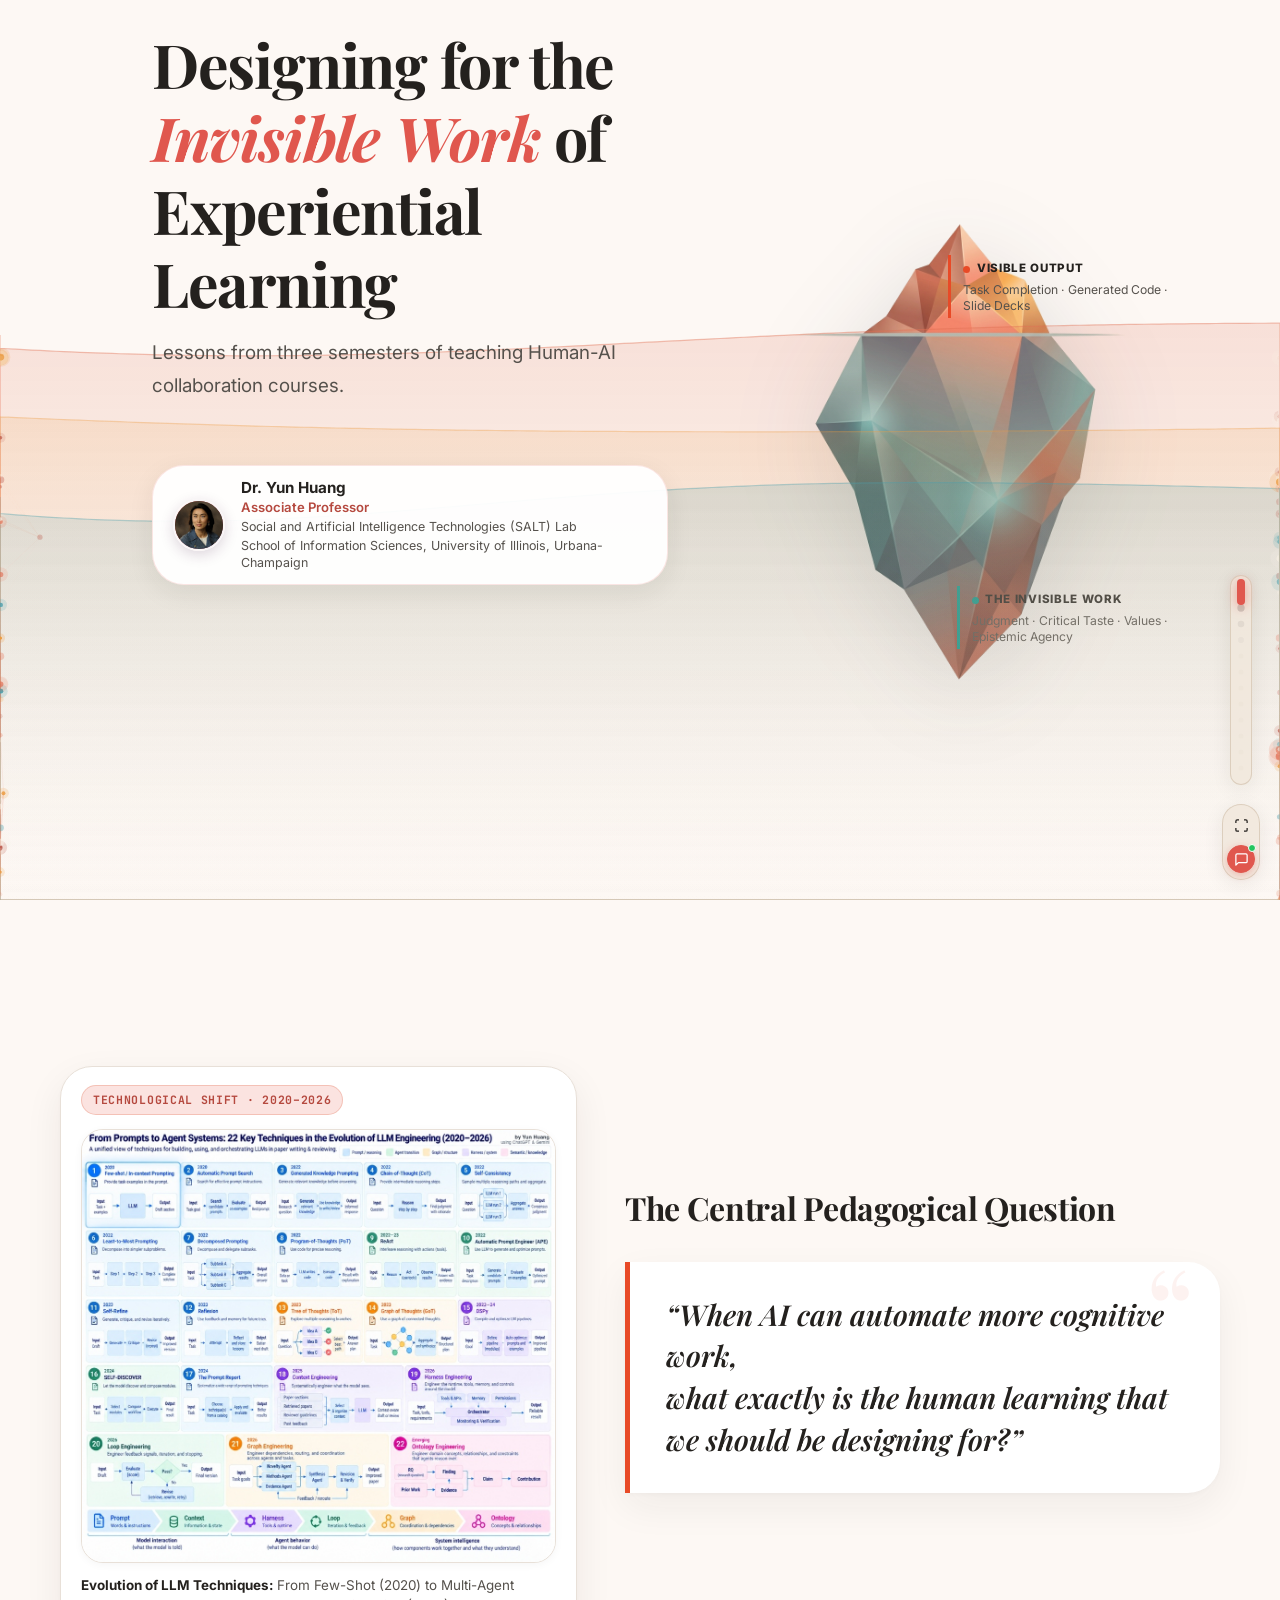
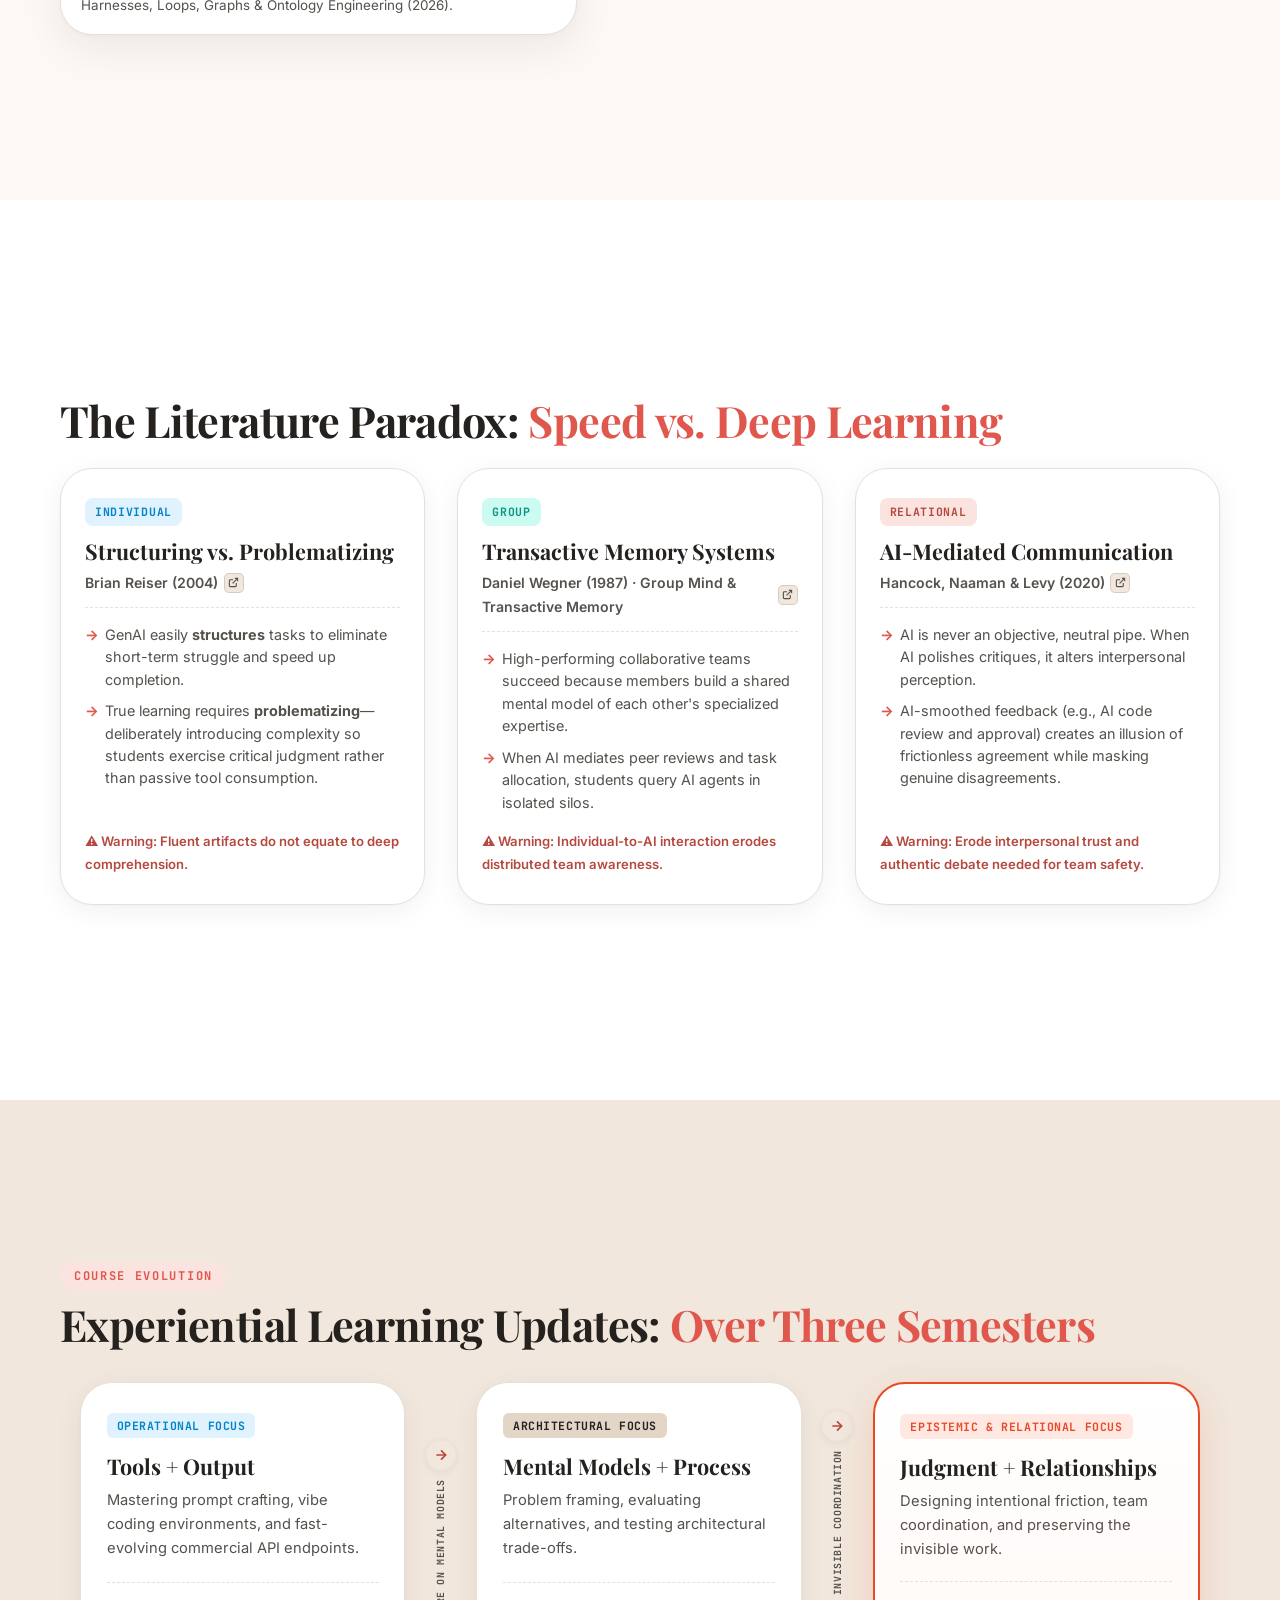
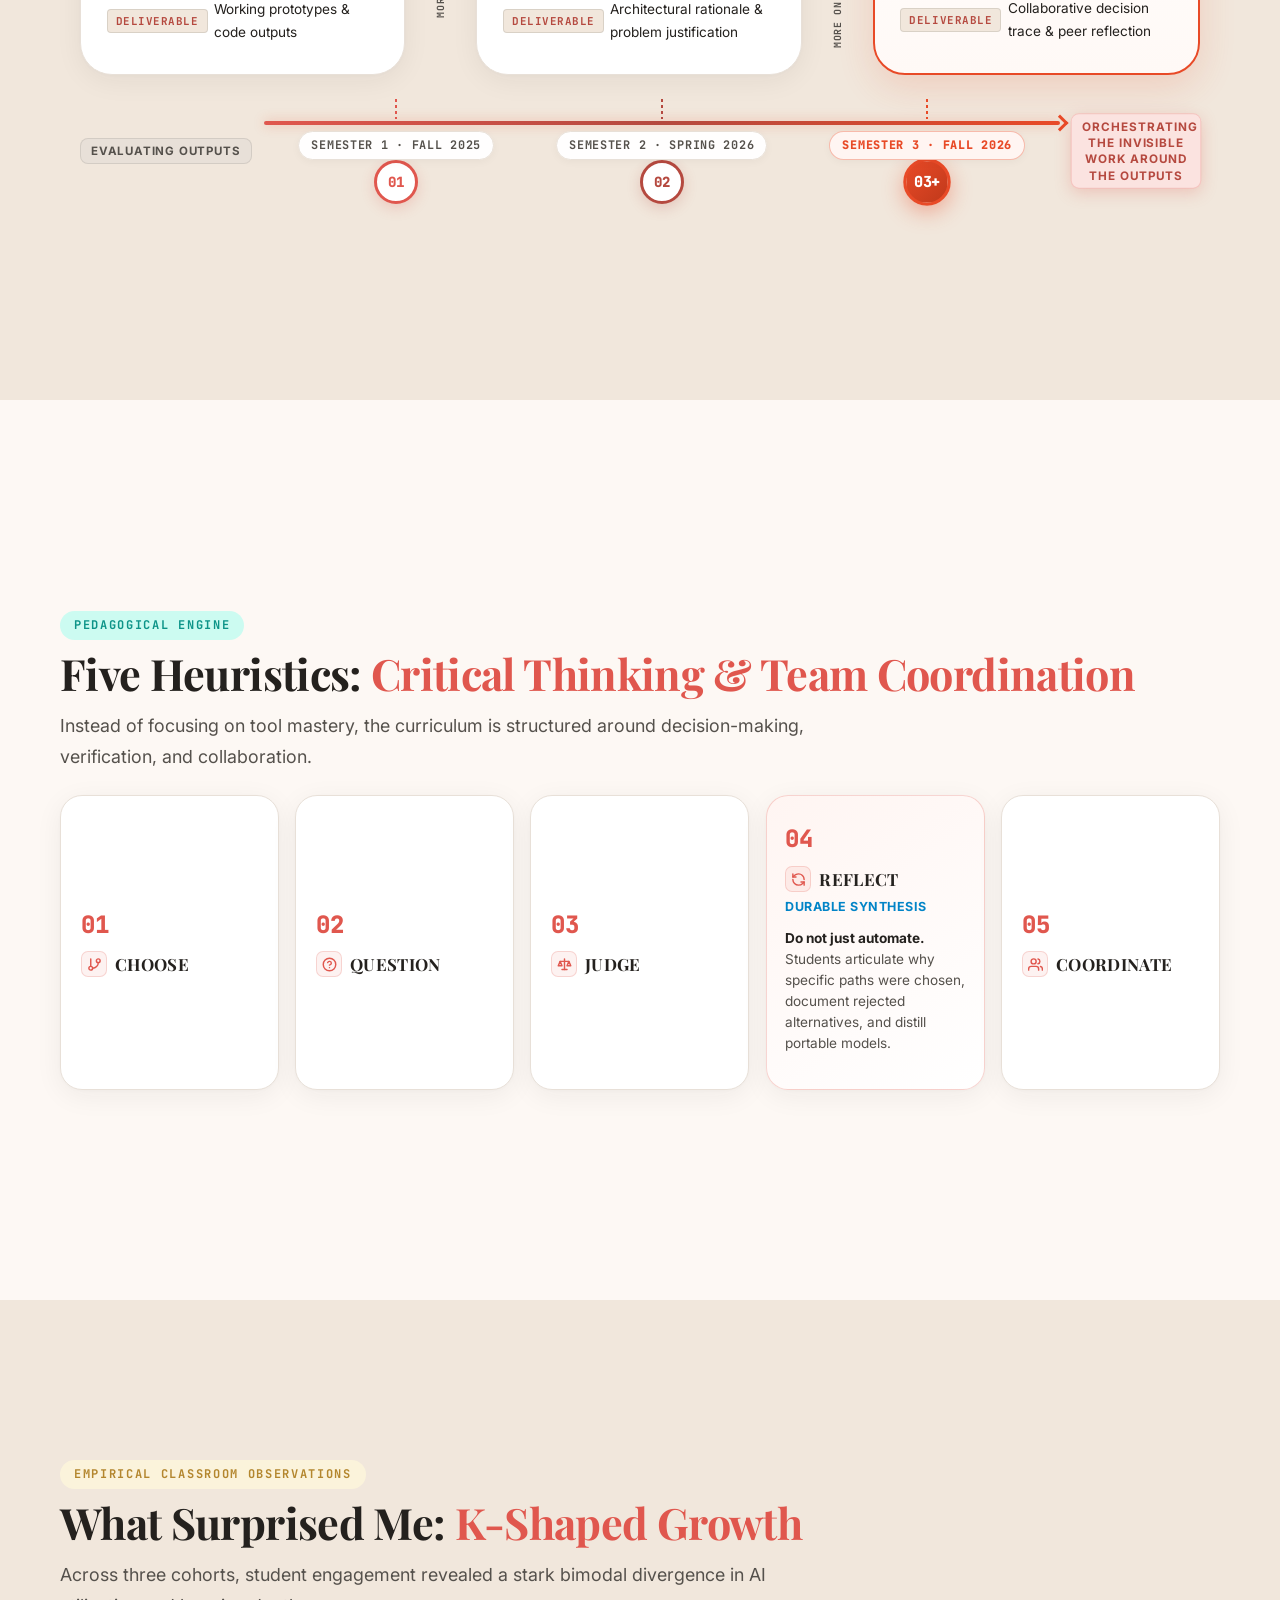
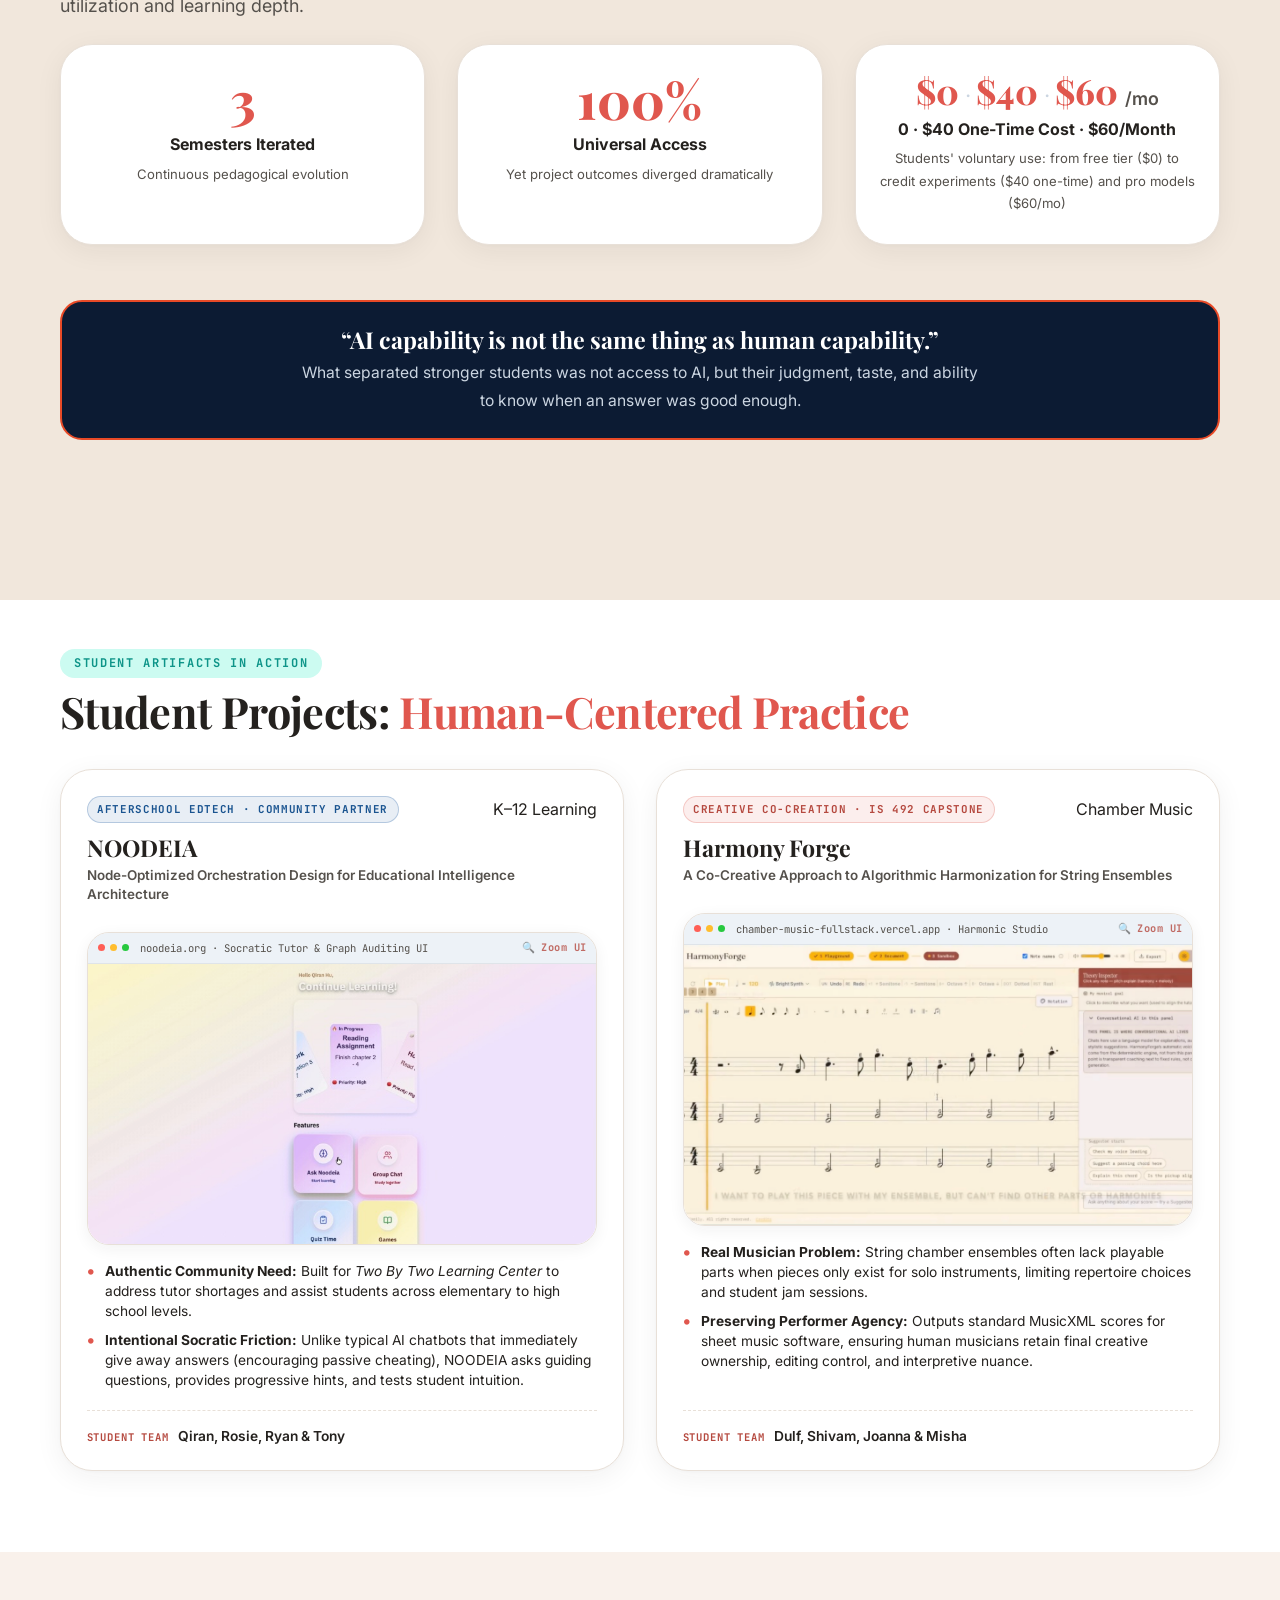
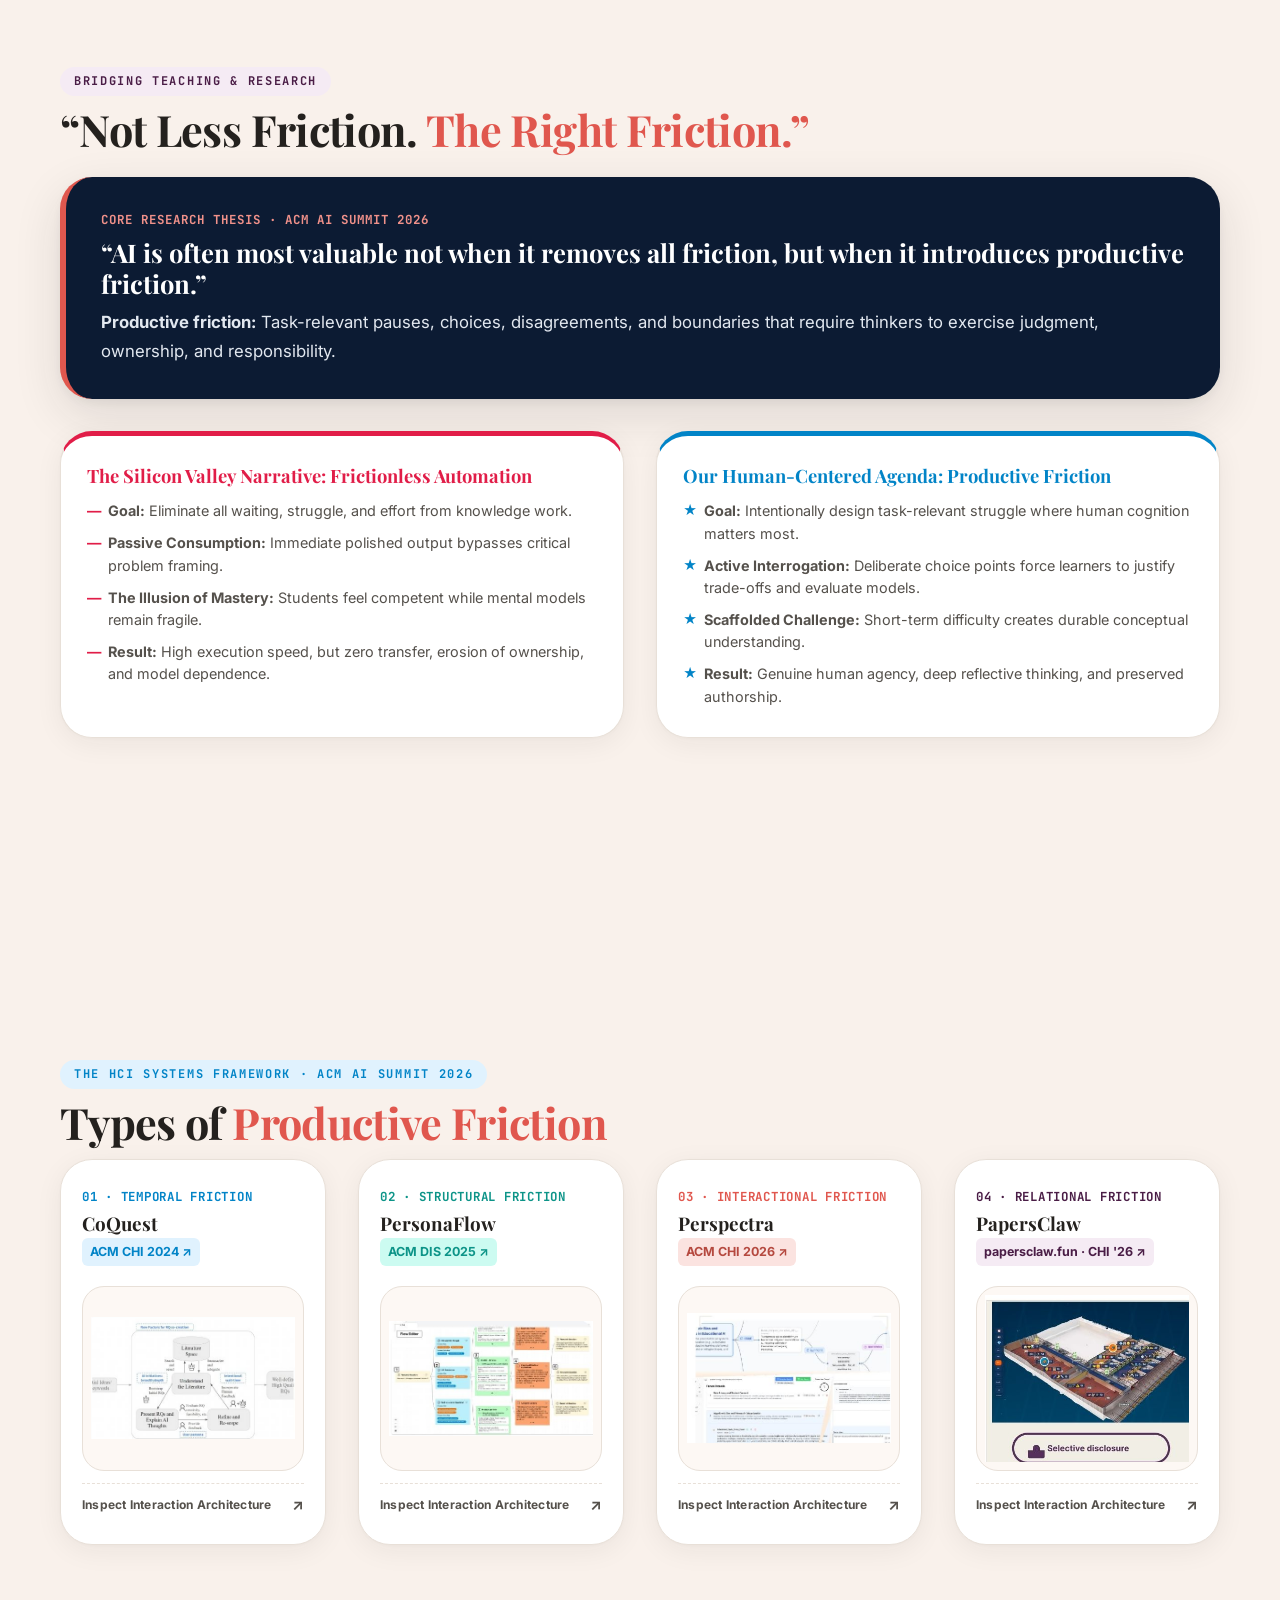
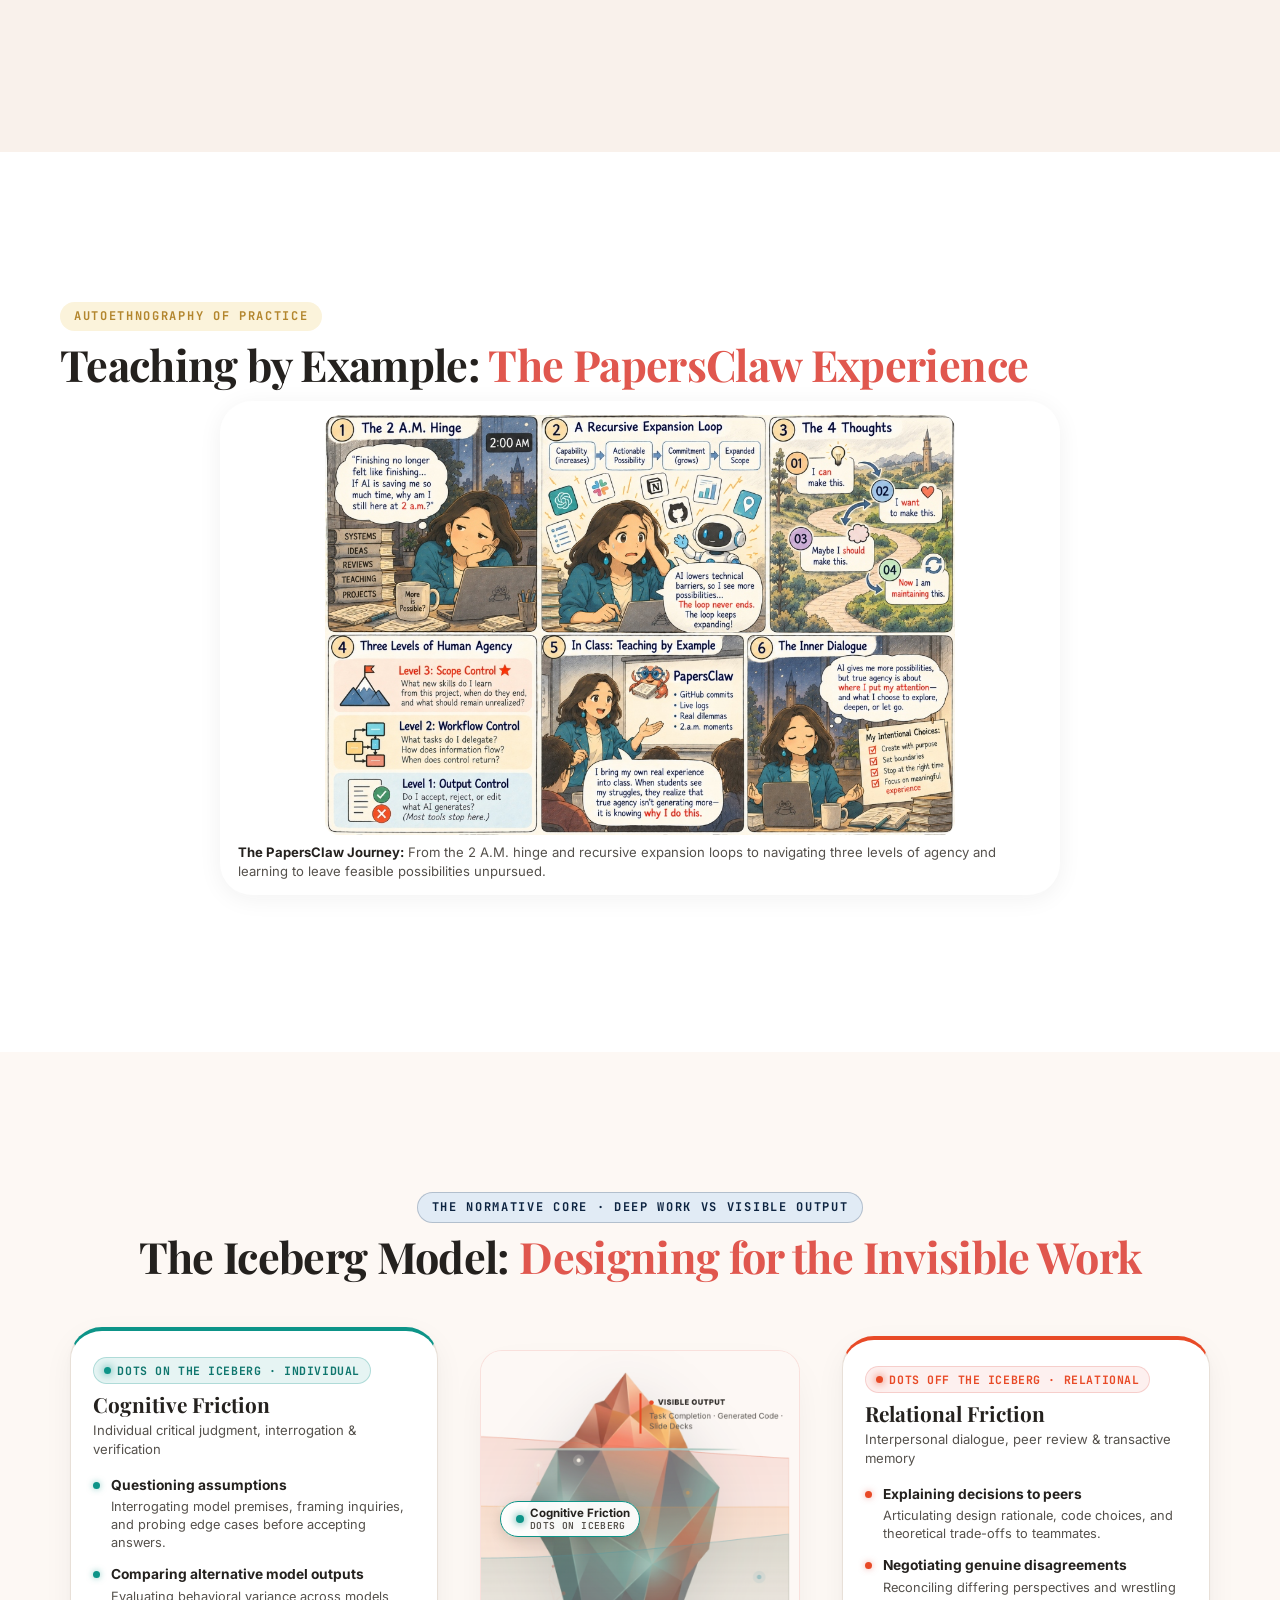
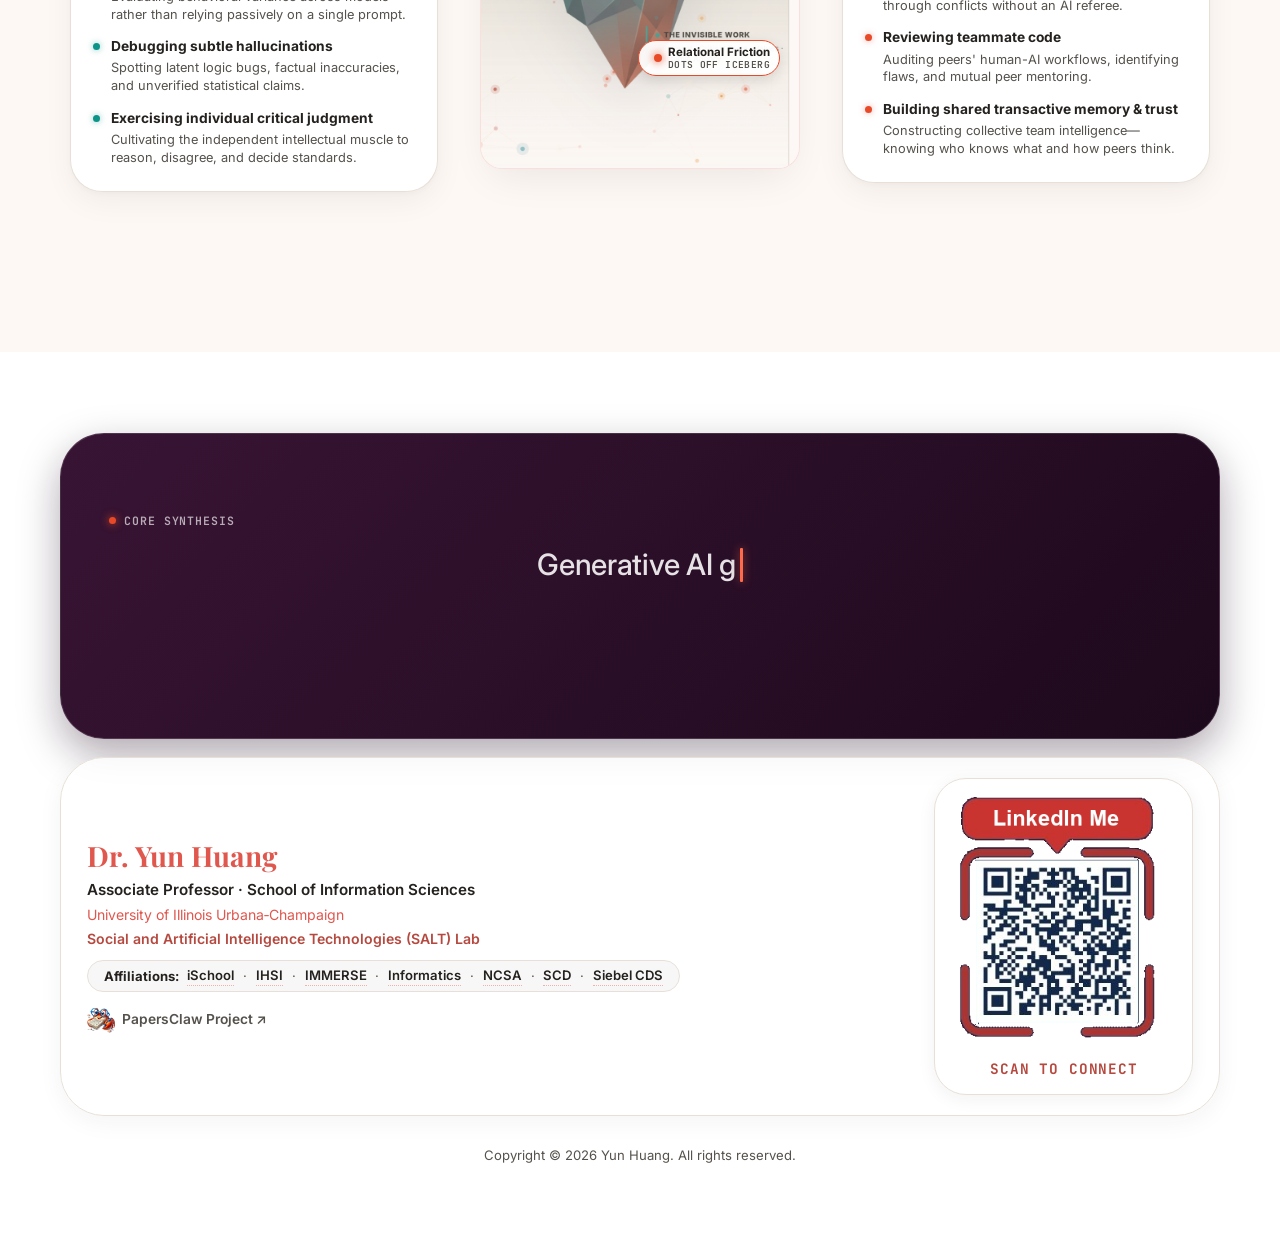
==== commit 29bbad2e: "Publish website release local" ====
--- a/index.html
+++ b/index.html
@@ -1 +1 @@
-<!DOCTYPE html> <html lang="en"> <head> <meta charset="UTF-8"> <meta name="viewport" content="width=device-width,initial-scale=1"> <title>Designing for the Invisible Work of Experiential Learning in the Era of AI — Dr. Yun Huang</title> <meta name="description" content="An interactive warm editorial scrollytelling presentation on embedding Human-Centered Design and Productive Friction into AI experiential learning, by Dr. Yun Huang at the Siebel Center for Design, UIUC."> <meta property="og:title" content="Designing for the Invisible Work — Dr. Yun Huang | Siebel Center for Design"> <meta property="og:type" content="article"> <link rel="icon" type="image/svg+xml" href="/assets/favicon-CUaUsV7Q.svg"> <script type="module" crossorigin src="/assets/app-DL6bq43k.js"></script> <link rel="stylesheet" crossorigin href="/assets/app-CLuKDawL.css"> </head> <body> <div class="progress-bar" aria-hidden="true"></div> <div class="top-hover-zone" id="topHoverZone" aria-hidden="true"></div> <header class="nav-header on-first-page" id="topNav"> <div class="nav-brand"> <div class="nav-logo" aria-hidden="true">YH</div> <div class="nav-title"> Dr. Yun Huang <span>Associate Professor · School of Information Sciences, University of Illinois, Urbana-Champaign</span> </div> </div> <div class="nav-controls"> <div class="course-badge"> <svg width="12" height="12" viewBox="0 0 24 24" fill="none" stroke="currentColor" stroke-width="2.5"> <circle cx="12" cy="12" r="10"/> <path d="M12 16v-4m0-4h.01"/> </svg> SCD Talk · Sept 2026 </div> </div> </header> <nav class="vertical-progress-dock" id="verticalProgressDock" aria-label="12-Slide Deck Progress"> <div class="dock-thumb" id="dockThumb" role="slider" aria-label="Slide Scrubber" aria-valuemin="1" aria-valuemax="12" aria-valuenow="1" tabindex="0" title="Drag up or down to scrub through slides"> <span class="thumb-tooltip" id="thumbTooltip">0:00 · The Pedagogical Pivot</span> </div> <a href="#slide-1" class="vertical-progress-pill active" data-slide="1" aria-label="Slide 1: The Pedagogical Pivot"> <span class="pill-tooltip">0:00 · The Pedagogical Pivot</span> </a> <a href="#slide-2" class="vertical-progress-pill" data-slide="2" aria-label="Slide 2: The Central Question"> <span class="pill-tooltip">0:30 · The Central Question</span> </a> <a href="#slide-3" class="vertical-progress-pill" data-slide="3" aria-label="Slide 3: Literature Paradox"> <span class="pill-tooltip">0:45 · Literature Paradox</span> </a> <a href="#slide-4" class="vertical-progress-pill" data-slide="4" aria-label="Slide 4: Three Semesters Updates"> <span class="pill-tooltip">1:15 · Three Semesters Updates</span> </a> <a href="#slide-5" class="vertical-progress-pill" data-slide="5" aria-label="Slide 5: Five Heuristics"> <span class="pill-tooltip">1:45 · Five Heuristics</span> </a> <a href="#slide-6" class="vertical-progress-pill" data-slide="6" aria-label="Slide 6: K-Shaped Growth"> <span class="pill-tooltip">2:45 · K-Shaped Growth</span> </a> <a href="#slide-7" class="vertical-progress-pill" data-slide="7" aria-label="Slide 7: Student Projects"> <span class="pill-tooltip">3:30 · Student Projects</span> </a> <a href="#slide-8" class="vertical-progress-pill" data-slide="8" aria-label="Slide 8: The Right Friction"> <span class="pill-tooltip">4:00 · The Right Friction</span> </a> <a href="#slide-9" class="vertical-progress-pill" data-slide="9" aria-label="Slide 9: 4 Types of Friction"> <span class="pill-tooltip">4:40 · 4 Types of Friction</span> </a> <a href="#slide-10" class="vertical-progress-pill" data-slide="10" aria-label="Slide 10: PapersClaw & Scope Control"> <span class="pill-tooltip">5:20 · PapersClaw & Scope Control</span> </a> <a href="#slide-11" class="vertical-progress-pill" data-slide="11" aria-label="Slide 11: The Iceberg Model"> <span class="pill-tooltip">6:10 · The Iceberg Model</span> </a> <a href="#slide-12" class="vertical-progress-pill" data-slide="12" aria-label="Slide 12: Designing for Invisible Work"> <span class="pill-tooltip">6:55 · Designing for Invisible Work</span> </a> </nav> <div class="bottom-controls" id="bottomControls" aria-label="Presenter Controls"> <button class="bottom-btn" id="btnFullscreen" aria-label="Toggle Fullscreen" title="Toggle Fullscreen (F)"> <svg width="15" height="15" viewBox="0 0 24 24" fill="none" stroke="currentColor" stroke-width="2"> <path d="M8 3H5a2 2 0 0 0-2 2v3m18 0V5a2 2 0 0 0-2-2h-3m0 18h3a2 2 0 0 0 2-2v-3M3 16v3a2 2 0 0 0 2 2h3"/> </svg> <span class="btn-tooltip">Fullscreen (F)</span> </button> </div> <section class="section section--cream hero" id="slide-1"> <canvas id="heroWaveCanvas" class="hero-wave-canvas" aria-hidden="true"></canvas> <div class="hero-inner"> <div class="hero-text"> <h1 class="hero-title"> Designing for the <em>Invisible Work</em> of Experiential Learning </h1> <p class="hero-description"> Lessons from three semesters of teaching Human-AI collaboration courses. </p> <div class="hero-speaker"> <div class="hero-speaker-avatar"> <img src="/assets/yun_huang-CgcAdXYY.jpg?v=headshot_v2" alt="Dr. Yun Huang"> </div> <div class="hero-speaker-info"> <strong>Dr. Yun Huang</strong> <span class="speaker-role">Associate Professor</span> <span class="speaker-affiliation">Social and Artificial Intelligence Technologies (SALT) Lab</span> <span class="speaker-affiliation">School of Information Sciences, University of Illinois, Urbana-Champaign</span> </div> </div> </div> <div class="hero-visual"> <div class="hero-iceberg-wrapper"> <img src="/assets/hero_iceberg-BILG-JTS.png?v=transparent" alt="Experiential Learning Iceberg Model" class="hero-iceberg-img"> <div class="hero-iceberg-tag hero-iceberg-tag--above"> <div class="tag-title"><span class="dot"></span> Visible Output</div> <span class="tag-sub">Task Completion · Generated Code · Slide Decks</span> </div> <div class="hero-iceberg-tag hero-iceberg-tag--below"> <div class="tag-title"><span class="dot dot--teal"></span> The Invisible Work</div> <span class="tag-sub">Judgment · Critical Taste · Values · Epistemic Agency</span> </div> </div> </div> </div> </section> <section class="section section--cream central-question-page" id="slide-2" style="background:var(--cream)!important"> <div class="section-inner"> <div class="question-page-grid"> <div class="question-page-media reveal-left"> <div class="infographic-preview-card" data-popup-target="modal-prompt-evolution" role="button" tabindex="0" title="Click to view full high-res infographic"> <div class="infographic-badge-bar"> <span class="infographic-pill">Technological Shift · 2020–2026</span> </div> <div class="infographic-image-frame"> <img src="/assets/prompt_evolution-LneA-CwV.jpg?v=22tech" alt="From Prompts to Agent Systems: 22 Key Techniques in the Evolution of LLM Engineering (2020-2026)"> </div> <div class="infographic-caption-bar"> <strong>Evolution of LLM Techniques:</strong> From Few-Shot (2020) to Multi-Agent Harnesses, Loops, Graphs & Ontology Engineering (2026). </div> </div> </div> <div class="question-page-content reveal-right"> <h2 class="question-page-heading">The Central Pedagogical Question</h2> <div class="hero-question-display"> <blockquote class="hero-question-quote"> “When AI can automate more cognitive work,<br> what exactly is the human learning that we should be designing for?” </blockquote> </div> </div> </div> </div> </section> <section class="section section--white" id="slide-3"> <div class="section-inner"> <div class="section-header reveal"> <h2>The Literature Paradox: <span class="accent">Speed vs. Deep Learning</span></h2> </div> <div class="theory-trio reveal stagger"> <div class="theory-card" style="--i:0"> <span class="theory-badge badge-sky">Individual</span> <h3> <a href="https://doi.org/10.1207/s15327809jls1303_2" target="_blank" rel="noopener" class="paper-link" title="Read Brian Reiser (2004) Original Paper"> Structuring vs. Problematizing </a> </h3> <div class="theory-author"> <a href="https://doi.org/10.1207/s15327809jls1303_2" target="_blank" rel="noopener" class="author-citation-link" title="Brian Reiser (2004) Journal of the Learning Sciences"> Brian Reiser (2004) <span class="citation-icon-btn" aria-label="Open paper"><svg width="11" height="11" viewBox="0 0 24 24" fill="none" stroke="currentColor" stroke-width="2.4"> <path d="M18 13v6a2 2 0 0 1-2 2H5a2 2 0 0 1-2-2V8a2 2 0 0 1 2-2h6"/> <polyline points="15 3 21 3 21 9"/> <line x1="10" y1="14" x2="21" y2="3"/> </svg></span> </a> </div> <ul class="theory-bullets"> <li>GenAI easily <strong>structures</strong> tasks to eliminate short-term struggle and speed up completion. </li> <li>True learning requires <strong>problematizing</strong>—deliberately introducing complexity so students exercise critical judgment rather than passive tool consumption.</li> </ul> <div class="theory-warning">⚠️ Warning: Fluent artifacts do not equate to deep comprehension.</div> </div> <div class="theory-card" style="--i:1"> <span class="theory-badge badge-teal">Group</span> <h3> <a href="https://doi.org/10.1007/978-1-4612-4634-3_9" target="_blank" rel="noopener" class="paper-link" title="Read Daniel Wegner (1987) Original Paper"> Transactive Memory Systems </a> </h3> <div class="theory-author"> <a href="https://doi.org/10.1007/978-1-4612-4634-3_9" target="_blank" rel="noopener" class="author-citation-link" title="Daniel Wegner (1987) Transactive Memory in Theories of Group Behavior"> Daniel Wegner (1987) · Group Mind &amp; Transactive Memory <span class="citation-icon-btn" aria-label="Open paper"><svg width="11" height="11" viewBox="0 0 24 24" fill="none" stroke="currentColor" stroke-width="2.4"> <path d="M18 13v6a2 2 0 0 1-2 2H5a2 2 0 0 1-2-2V8a2 2 0 0 1 2-2h6"/> <polyline points="15 3 21 3 21 9"/> <line x1="10" y1="14" x2="21" y2="3"/> </svg></span> </a> </div> <ul class="theory-bullets"> <li>High-performing collaborative teams succeed because members build a shared mental model of each other's specialized expertise.</li> <li>When AI mediates peer reviews and task allocation, students query AI agents in isolated silos.</li> </ul> <div class="theory-warning">⚠️ Warning: Individual-to-AI interaction erodes distributed team awareness.</div> </div> <div class="theory-card" style="--i:2"> <span class="theory-badge badge-orange">Relational</span> <h3> <a href="https://doi.org/10.1093/jcmc/zmz022" target="_blank" rel="noopener" class="paper-link" title="Read Hancock et al. (2020) Original Paper"> AI-Mediated Communication </a> </h3> <div class="theory-author"> <a href="https://doi.org/10.1093/jcmc/zmz022" target="_blank" rel="noopener" class="author-citation-link" title="Hancock, Naaman &amp; Levy (2020) Journal of Computer-Mediated Communication"> Hancock, Naaman &amp; Levy (2020) <span class="citation-icon-btn" aria-label="Open paper"><svg width="11" height="11" viewBox="0 0 24 24" fill="none" stroke="currentColor" stroke-width="2.4"> <path d="M18 13v6a2 2 0 0 1-2 2H5a2 2 0 0 1-2-2V8a2 2 0 0 1 2-2h6"/> <polyline points="15 3 21 3 21 9"/> <line x1="10" y1="14" x2="21" y2="3"/> </svg></span> </a> </div> <ul class="theory-bullets"> <li>AI is never an objective, neutral pipe. When AI polishes critiques, it alters interpersonal perception. </li> <li>AI-smoothed feedback (e.g., AI code review and approval) creates an illusion of frictionless agreement while masking genuine disagreements. </li> </ul> <div class="theory-warning">⚠️ Warning: Erode interpersonal trust and authentic debate needed for team safety. </div> </div> </div> </div> </section> <section class="section section--sand" id="slide-4"> <div class="section-inner"> <div class="section-header reveal"> <div class="section-label section-label--coral">Course Evolution</div> <h2>Experiential Learning Updates: <span class="accent">Over Three Semesters</span></h2> </div> <div class="goals-timeline timeline-unfold-container reveal" id="goalsTimeline"> <div class="timeline-cards-row"> <div class="timeline-card" style="--i:0"> <div class="timeline-card-header"> <span class="timeline-level-badge level-operational">Operational Focus</span> </div> <h4>Tools + Output</h4> <p>Mastering prompt crafting, vibe coding environments, and fast-evolving commercial API endpoints.</p> <div class="evolution-card-meta"> <span class="meta-tag">Deliverable</span> Working prototypes &amp; code outputs </div> </div> <div class="timeline-flow-connector" aria-hidden="true"> <div class="flow-circle"> <svg width="16" height="16" viewBox="0 0 24 24" fill="none" stroke="currentColor" stroke-width="2.5"> <path d="M5 12h14M12 5l7 7-7 7"/> </svg> </div> <span class="flow-text">More on Mental Models</span> </div> <div class="timeline-card" style="--i:1"> <div class="timeline-card-header"> <span class="timeline-level-badge level-architectural">Architectural Focus</span> </div> <h4>Mental Models + Process</h4> <p>Problem framing, evaluating alternatives, and testing architectural trade-offs.</p> <div class="evolution-card-meta"> <span class="meta-tag">Deliverable</span> Architectural rationale &amp; problem justification </div> </div> <div class="timeline-flow-connector" aria-hidden="true"> <div class="flow-circle"> <svg width="16" height="16" viewBox="0 0 24 24" fill="none" stroke="currentColor" stroke-width="2.5"> <path d="M5 12h14M12 5l7 7-7 7"/> </svg> </div> <span class="flow-text">More on Invisible Coordination</span> </div> <div class="timeline-card timeline-card--culmination" style="--i:2"> <div class="timeline-card-header"> <span class="timeline-level-badge level-relational">Epistemic &amp; Relational Focus</span> </div> <h4>Judgment + Relationships</h4> <p>Designing intentional friction, team coordination, and preserving the invisible work.</p> <div class="evolution-card-meta"> <span class="meta-tag">Deliverable</span> Collaborative decision trace &amp; peer reflection </div> </div> </div> <div class="timeline-track-header"> <div class="timeline-track-with-labels"> <span class="timeline-edge-label timeline-edge-label--start">Evaluating Outputs</span> <div class="timeline-track-inner"> <div class="timeline-milestones"> <div class="timeline-milestone milestone-1"> <div class="milestone-dot"><span class="dot-num">01</span></div> <div class="milestone-time">Semester 1 · Fall 2025</div> <div class="milestone-stem"></div> </div> <div class="timeline-milestone milestone-2"> <div class="milestone-dot"><span class="dot-num">02</span></div> <div class="milestone-time">Semester 2 · Spring 2026</div> <div class="milestone-stem"></div> </div> <div class="timeline-milestone milestone-3"> <div class="milestone-dot"><span class="dot-num">03+</span></div> <div class="milestone-time">Semester 3 · Fall 2026</div> <div class="milestone-stem"></div> </div> </div> <div class="timeline-track-line" aria-hidden="true"> <div class="timeline-track-fill"></div> <div class="timeline-track-arrow"></div> </div> </div> <span class="timeline-edge-label timeline-edge-label--end">Orchestrating the invisible work around the outputs</span> </div> </div> </div> </div> </section> <section class="section section--cream" id="slide-5"> <div class="section-inner"> <div class="section-header reveal"> <div class="section-label section-label--teal">Pedagogical Engine</div> <h2>Five Heuristics: <span class="accent">Critical Thinking & Team Coordination</span></h2> <p class="section-desc"> Instead of focusing on tool mastery, the curriculum is structured around decision-making, verification, and collaboration. </p> </div> <div class="pipeline-track reveal"> <div class="pipeline-step auto-flipped" style="--i:0"> <div class="pipeline-card-inner"> <div class="pipeline-card-front"> <div class="pipeline-number">01</div> <h4> <span class="step-logo" aria-hidden="true"> <svg width="15" height="15" viewBox="0 0 24 24" fill="none" stroke="currentColor" stroke-width="2.3" stroke-linecap="round" stroke-linejoin="round"> <path d="M6 3v12"></path> <circle cx="18" cy="6" r="3"></circle> <circle cx="6" cy="18" r="3"></circle> <path d="M18 9a9 9 0 0 1-9 9"></path> </svg> </span> CHOOSE </h4> </div> <div class="pipeline-card-back"> <div class="pipeline-number">01</div> <h4> <span class="step-logo" aria-hidden="true"> <svg width="15" height="15" viewBox="0 0 24 24" fill="none" stroke="currentColor" stroke-width="2.3" stroke-linecap="round" stroke-linejoin="round"> <path d="M6 3v12"></path> <circle cx="18" cy="6" r="3"></circle> <circle cx="6" cy="18" r="3"></circle> <path d="M18 9a9 9 0 0 1-9 9"></path> </svg> </span> CHOOSE </h4> <div class="step-subtitle">Decision Making</div> <p><strong class="step-dont">Do not just produce.</strong> Students analyze task complexity, API costs, context windows, and latency to justify tool selection.</p> </div> </div> </div> <div class="pipeline-step" style="--i:1"> <div class="pipeline-card-inner"> <div class="pipeline-card-front"> <div class="pipeline-number">02</div> <h4> <span class="step-logo" aria-hidden="true"> <svg width="15" height="15" viewBox="0 0 24 24" fill="none" stroke="currentColor" stroke-width="2.3" stroke-linecap="round" stroke-linejoin="round"> <circle cx="12" cy="12" r="10"></circle> <path d="M9.09 9a3 3 0 0 1 5.83 1c0 2-3 3-3 3"></path> <line x1="12" y1="17" x2="12.01" y2="17"></line> </svg> </span> QUESTION </h4> </div> <div class="pipeline-card-back"> <div class="pipeline-number">02</div> <h4> <span class="step-logo" aria-hidden="true"> <svg width="15" height="15" viewBox="0 0 24 24" fill="none" stroke="currentColor" stroke-width="2.3" stroke-linecap="round" stroke-linejoin="round"> <circle cx="12" cy="12" r="10"></circle> <path d="M9.09 9a3 3 0 0 1 5.83 1c0 2-3 3-3 3"></path> <line x1="12" y1="17" x2="12.01" y2="17"></line> </svg> </span> QUESTION </h4> <div class="step-subtitle">Problem Framing</div> <p><strong class="step-dont">Do not just accept.</strong> Students formulate hypothesis-driven inquiries, test edge cases, and interrogate underlying model assumptions.</p> </div> </div> </div> <div class="pipeline-step" style="--i:2"> <div class="pipeline-card-inner"> <div class="pipeline-card-front"> <div class="pipeline-number">03</div> <h4> <span class="step-logo" aria-hidden="true"> <svg width="15" height="15" viewBox="0 0 24 24" fill="none" stroke="currentColor" stroke-width="2.3" stroke-linecap="round" stroke-linejoin="round"> <path d="M12 3v17"></path> <path d="M5 7h14"></path> <path d="M5 7l-3 7h6l-3-7z"></path> <path d="M19 7l-3 7h6l-3-7z"></path> <path d="M8 20h8"></path> </svg> </span> JUDGE </h4> </div> <div class="pipeline-card-back"> <div class="pipeline-number">03</div> <h4> <span class="step-logo" aria-hidden="true"> <svg width="15" height="15" viewBox="0 0 24 24" fill="none" stroke="currentColor" stroke-width="2.3" stroke-linecap="round" stroke-linejoin="round"> <path d="M12 3v17"></path> <path d="M5 7h14"></path> <path d="M5 7l-3 7h6l-3-7z"></path> <path d="M19 7l-3 7h6l-3-7z"></path> <path d="M8 20h8"></path> </svg> </span> JUDGE </h4> <div class="step-subtitle">Critical Verification</div> <p><strong class="step-dont">Do not just trust.</strong> Students evaluate accuracy, catch hallucinations, test code snippets, and determine quality standards.</p> </div> </div> </div> <div class="pipeline-step" style="--i:3"> <div class="pipeline-card-inner"> <div class="pipeline-card-front"> <div class="pipeline-number">04</div> <h4> <span class="step-logo" aria-hidden="true"> <svg width="15" height="15" viewBox="0 0 24 24" fill="none" stroke="currentColor" stroke-width="2.3" stroke-linecap="round" stroke-linejoin="round"> <path d="M21 12a9 9 0 0 0-9-9 9.75 9.75 0 0 0-6.74 2.74L3 8"></path> <polyline points="3 3 3 8 8 8"></polyline> <path d="M3 12a9 9 0 0 0 9 9 9.75 9.75 0 0 0 6.74-2.74L21 16"></path> <polyline points="16 16 21 16 21 21"></polyline> </svg> </span> REFLECT </h4> </div> <div class="pipeline-card-back"> <div class="pipeline-number">04</div> <h4> <span class="step-logo" aria-hidden="true"> <svg width="15" height="15" viewBox="0 0 24 24" fill="none" stroke="currentColor" stroke-width="2.3" stroke-linecap="round" stroke-linejoin="round"> <path d="M21 12a9 9 0 0 0-9-9 9.75 9.75 0 0 0-6.74 2.74L3 8"></path> <polyline points="3 3 3 8 8 8"></polyline> <path d="M3 12a9 9 0 0 0 9 9 9.75 9.75 0 0 0 6.74-2.74L21 16"></path> <polyline points="16 16 21 16 21 21"></polyline> </svg> </span> REFLECT </h4> <div class="step-subtitle">Durable Synthesis</div> <p><strong class="step-dont">Do not just automate.</strong> Students articulate why specific paths were chosen, document rejected alternatives, and distill portable models.</p> </div> </div> </div> <div class="pipeline-step" style="--i:4"> <div class="pipeline-card-inner"> <div class="pipeline-card-front"> <div class="pipeline-number">05</div> <h4> <span class="step-logo" aria-hidden="true"> <svg width="15" height="15" viewBox="0 0 24 24" fill="none" stroke="currentColor" stroke-width="2.3" stroke-linecap="round" stroke-linejoin="round"> <path d="M17 21v-2a4 4 0 0 0-4-4H5a4 4 0 0 0-4 4v2"></path> <circle cx="9" cy="7" r="4"></circle> <path d="M23 21v-2a4 4 0 0 0-3-3.87"></path> <path d="M16 3.13a4 4 0 0 1 0 7.75"></path> </svg> </span> COORDINATE </h4> </div> <div class="pipeline-card-back"> <div class="pipeline-number">05</div> <h4> <span class="step-logo" aria-hidden="true"> <svg width="15" height="15" viewBox="0 0 24 24" fill="none" stroke="currentColor" stroke-width="2.3" stroke-linecap="round" stroke-linejoin="round"> <path d="M17 21v-2a4 4 0 0 0-4-4H5a4 4 0 0 0-4 4v2"></path> <circle cx="9" cy="7" r="4"></circle> <path d="M23 21v-2a4 4 0 0 0-3-3.87"></path> <path d="M16 3.13a4 4 0 0 1 0 7.75"></path> </svg> </span> COORDINATE </h4> <div class="step-subtitle">Human Teamwork</div> <p><strong class="step-dont">Do not just work individually.</strong> Students divide system architectures across peers, conduct peer reviews, and establish shared team memory.</p> </div> </div> </div> </div> </div> </section> <section class="section section--sand" id="slide-6"> <div class="section-inner"> <div class="section-header reveal"> <div class="section-label section-label--gold">Empirical Classroom Observations</div> <h2>What Surprised Me: <span class="accent">K-Shaped Growth</span></h2> <p class="section-desc"> Across three cohorts, student engagement revealed a stark bimodal divergence in AI utilization and learning depth. </p> </div> <div class="metrics reveal stagger"> <div class="metric" style="--i:0"> <div class="metric-value" data-count="3">0</div> <div class="metric-label">Semesters Iterated</div> <div class="metric-sub">Continuous pedagogical evolution</div> </div> <div class="metric" style="--i:1"> <div class="metric-value" data-count="100" data-suffix="%">0%</div> <div class="metric-label">Universal Access</div> <div class="metric-sub">Yet project outcomes diverged dramatically</div> </div> <div class="metric" style="--i:2"> <div class="metric-value metric-value--tiered"> <span class="m-val">$0</span> <span class="m-sep">·</span> <span class="m-val" data-prefix="$" data-count="40">$0</span> <span class="m-sep">·</span> <span class="m-val" data-prefix="$" data-count="60">$0</span><span class="m-unit">/mo</span> </div> <div class="metric-label">0 · $40 One-Time Cost · $60/Month</div> <div class="metric-sub">Students' voluntary use: from free tier ($0) to credit experiments ($40 one-time) and pro models ($60/mo)</div> </div> </div> <div class="central-quote-banner reveal"> <h3>“AI capability is not the same thing as human capability.”</h3> <p>What separated stronger students was not access to AI, but their judgment, taste, and ability to know when an answer was good enough.</p> </div> </div> </section> <section class="section section--white" id="slide-7"> <div class="section-inner"> <div class="section-header reveal"> <div class="section-label section-label--teal">Student Artifacts in Action</div> <h2>Student Projects: <span class="accent">Human-Centered Practice</span></h2> </div> <div class="sample-projects-grid reveal"> <div class="project-showcase-card"> <div class="project-card-header"> <div class="project-top-meta"> <span class="project-badge badge-edtech">Afterschool EdTech · Community Partner</span> <span class="meta-tag">K–12 Learning</span> </div> <h3>NOODEIA</h3> <div class="project-full-title"> Node-Optimized Orchestration Design for Educational Intelligence Architecture </div> </div> <div class="project-thumb-frame" data-popup-target="modal-project-noodeia" role="button" tabindex="0" title="Click to view full NOODEIA system interface"> <div class="project-thumb-browser-bar"> <span class="browser-dot dot-red"></span> <span class="browser-dot dot-yellow"></span> <span class="browser-dot dot-green"></span> <span class="browser-address">noodeia.org · Socratic Tutor &amp; Graph Auditing UI</span> <span class="project-thumb-zoom">🔍 Zoom UI</span> </div> <div class="project-thumb-img-wrap"> <img src="/assets/noodeia-DO3NQMH8.jpg" alt="NOODEIA Socratic Tutor Application Interface" class="project-thumb-img"> </div> </div> <ul class="project-highlights"> <li> <strong>Authentic Community Need:</strong> Built for <em>Two By Two Learning Center</em> to address tutor shortages and assist students across elementary to high school levels. </li> <li> <strong>Intentional Socratic Friction:</strong> Unlike typical AI chatbots that immediately give away answers (encouraging passive cheating), NOODEIA asks guiding questions, provides progressive hints, and tests student intuition. </li> </ul> <p class="project-team"><span class="project-team-label">Student Team</span> Qiran, Rosie, Ryan &amp; Tony</p> </div> <div class="project-showcase-card"> <div class="project-card-header"> <div class="project-top-meta"> <span class="project-badge badge-music">Creative Co-Creation · IS 492 Capstone</span> <span class="meta-tag">Chamber Music</span> </div> <h3>Harmony Forge</h3> <div class="project-full-title"> A Co-Creative Approach to Algorithmic Harmonization for String Ensembles </div> </div> <div class="project-thumb-frame" data-popup-target="modal-project-harmony" role="button" tabindex="0" title="Click to view full Harmony Forge studio interface"> <div class="project-thumb-browser-bar"> <span class="browser-dot dot-red"></span> <span class="browser-dot dot-yellow"></span> <span class="browser-dot dot-green"></span> <span class="browser-address">chamber-music-fullstack.vercel.app · Harmonic Studio</span> <span class="project-thumb-zoom">🔍 Zoom UI</span> </div> <div class="project-thumb-img-wrap"> <img src="/assets/musicforge-y1u044Sp.jpg" alt="Harmony Forge Harmonic Studio Application Interface" class="project-thumb-img"> </div> </div> <ul class="project-highlights"> <li> <strong>Real Musician Problem:</strong> String chamber ensembles often lack playable parts when pieces only exist for solo instruments, limiting repertoire choices and student jam sessions. </li> <li> <strong>Preserving Performer Agency:</strong> Outputs standard MusicXML scores for sheet music software, ensuring human musicians retain final creative ownership, editing control, and interpretive nuance. </li> </ul> <p class="project-team"><span class="project-team-label">Student Team</span> Dulf, Shivam, Joanna &amp; Misha</p> </div> </div> </div> </section> <section class="section section--sand-warm" id="slide-8"> <div class="section-inner"> <div class="section-header reveal"> <div class="section-label section-label--plum">Bridging Teaching & Research</div> <h2>“Not Less Friction. <span class="accent">The Right Friction.”</span></h2> </div> <div class="thesis-box reveal"> <div class="thesis-tag">Core Research Thesis · ACM AI Summit 2026</div> <h3>“AI is often most valuable not when it removes all friction, but when it introduces productive friction.” </h3> <p> <strong>Productive friction:</strong> Task-relevant pauses, choices, disagreements, and boundaries that require thinkers to exercise judgment, ownership, and responsibility. </p> </div> <div class="friction-compare-grid reveal stagger"> <div class="compare-card compare-card--sv" style="--i:0"> <h4>The Silicon Valley Narrative: Frictionless Automation</h4> <ul> <li><strong>Goal:</strong> Eliminate all waiting, struggle, and effort from knowledge work.</li> <li><strong>Passive Consumption:</strong> Immediate polished output bypasses critical problem framing.</li> <li><strong>The Illusion of Mastery:</strong> Students feel competent while mental models remain fragile. </li> <li><strong>Result:</strong> High execution speed, but zero transfer, erosion of ownership, and model dependence.</li> </ul> </div> <div class="compare-card compare-card--hcd" style="--i:1"> <h4>Our Human-Centered Agenda: Productive Friction</h4> <ul> <li><strong>Goal:</strong> Intentionally design task-relevant struggle where human cognition matters most. </li> <li><strong>Active Interrogation:</strong> Deliberate choice points force learners to justify trade-offs and evaluate models.</li> <li><strong>Scaffolded Challenge:</strong> Short-term difficulty creates durable conceptual understanding. </li> <li><strong>Result:</strong> Genuine human agency, deep reflective thinking, and preserved authorship.</li> </ul> </div> </div> </div> </section> <section class="section section--sand-warm" id="slide-9"> <div class="section-inner"> <div class="section-header reveal"> <div class="section-label section-label--sky">The HCI Systems Framework · ACM AI Summit 2026</div> <h2>Types of <span class="accent">Productive Friction</span></h2> </div> <div class="friction-quad-grid reveal stagger"> <div class="friction-quad-card" style="--i:0" data-popup-target="modal-coquest"> <div class="friction-num friction-num--sky">01 · TEMPORAL FRICTION</div> <h4>CoQuest</h4> <a href="https://dl.acm.org/doi/10.1145/3613904.3642698" target="_blank" rel="noopener" class="system-tag badge-sky card-tag-link" onclick="event.stopPropagation()" title="Open ACM Publication (DOI: 10.1145/3613904.3642698)">ACM CHI 2024 ↗</a> <div class="friction-card-img-wrap"> <img src="/assets/system_1_coquest-BrANg6UJ.png" alt="CoQuest System Architecture" class="friction-card-img"> </div> <div class="friction-card-cta"> <span>Inspect Interaction Architecture</span> <span class="cta-arrow">↗</span> </div> </div> <div class="friction-quad-card" style="--i:1" data-popup-target="modal-personaflow"> <div class="friction-num friction-num--teal">02 · STRUCTURAL FRICTION</div> <h4>PersonaFlow</h4> <a href="https://dl.acm.org/doi/10.1145/3715336.3735789" target="_blank" rel="noopener" class="system-tag badge-teal card-tag-link" onclick="event.stopPropagation()" title="Open ACM Publication (DOI: 10.1145/3715336.3735789)">ACM DIS 2025 ↗</a> <div class="friction-card-img-wrap"> <img src="/assets/system_2_personaflow-C2QAJ_He.png" alt="PersonaFlow System Architecture" class="friction-card-img"> </div> <div class="friction-card-cta"> <span>Inspect Interaction Architecture</span> <span class="cta-arrow">↗</span> </div> </div> <div class="friction-quad-card" style="--i:2" data-popup-target="modal-perspectra"> <div class="friction-num friction-num--coral">03 · INTERACTIONAL FRICTION</div> <h4>Perspectra</h4> <a href="https://dl.acm.org/doi/10.1145/3772318.3791560" target="_blank" rel="noopener" class="system-tag badge-orange card-tag-link" onclick="event.stopPropagation()" title="Open ACM Publication (DOI: 10.1145/3772318.3791560)">ACM CHI 2026 ↗</a> <div class="friction-card-img-wrap"> <img src="/assets/system_3_perspectra-C2Os36os.png" alt="Perspectra System Architecture" class="friction-card-img"> </div> <div class="friction-card-cta"> <span>Inspect Interaction Architecture</span> <span class="cta-arrow">↗</span> </div> </div> <div class="friction-quad-card" style="--i:3" data-popup-target="modal-papersclaw"> <div class="friction-num friction-num--plum">04 · RELATIONAL FRICTION</div> <h4>PapersClaw</h4> <a href="https://papersclaw.fun" target="_blank" rel="noopener" class="system-tag badge-plum card-tag-link" onclick="event.stopPropagation()" title="Open papersclaw.fun project">papersclaw.fun · CHI '26 ↗</a> <div class="friction-card-img-wrap"> <img src="/assets/system_4_papersclaw-8GxAjHRb.png" alt="PapersClaw System Architecture" class="friction-card-img"> </div> <div class="friction-card-cta"> <span>Inspect Interaction Architecture</span> <span class="cta-arrow">↗</span> </div> </div> </div> </div> </section> <section class="section section--white" id="slide-10"> <div class="section-inner"> <div class="section-header reveal"> <div class="section-label section-label--gold">Autoethnography of Practice</div> <h2>Teaching by Example: <span class="accent">The PapersClaw Experience</span></h2> </div> <div class="storyboard-preview-card reveal" data-popup-target="modal-storyboard" role="button" tabindex="0" title="Click to view full high-res storyboard"> <div class="storyboard-image-frame"> <img src="/assets/storyboard-Clm_buwi.png?v=option2" alt="6-panel storyboard: The 2 A.M. Hinge, A Recursive Expansion Loop, The 4 Thoughts, Three Levels of Human Agency, In Class: Teaching by Example, and The Inner Dialogue" class="storyboard-img"> </div> <div class="storyboard-caption-bar"> <strong>The PapersClaw Journey:</strong> From the 2 A.M. hinge and recursive expansion loops to navigating three levels of agency and learning to leave feasible possibilities unpursued. </div> </div> </div> </section> <section class="section section--cream" id="slide-11"> <div class="section-inner"> <div class="section-header text-center reveal"> <div class="section-label section-label--navy">The Normative Core · Deep Work vs Visible Output</div> <h2>The Iceberg Model: <span class="accent">Designing for the Invisible Work</span></h2> </div> <div class="iceberg-friction-stage reveal"> <div class="friction-pillar-card friction-pillar-card--cognitive"> <div class="friction-card-header"> <span class="friction-pill friction-pill--cognitive"> <span class="beacon beacon--cyan"></span> Dots On the Iceberg · Individual </span> <h3>Cognitive Friction</h3> <p class="friction-card-tagline">Individual critical judgment, interrogation &amp; verification</p> </div> <ul class="friction-feature-list"> <li> <div class="feature-bullet feature-bullet--cyan"></div> <div class="feature-text"> <strong>Questioning assumptions</strong> <span>Interrogating model premises, framing inquiries, and probing edge cases before accepting answers.</span> </div> </li> <li> <div class="feature-bullet feature-bullet--cyan"></div> <div class="feature-text"> <strong>Comparing alternative model outputs</strong> <span>Evaluating behavioral variance across models rather than relying passively on a single prompt.</span> </div> </li> <li> <div class="feature-bullet feature-bullet--cyan"></div> <div class="feature-text"> <strong>Debugging subtle hallucinations</strong> <span>Spotting latent logic bugs, factual inaccuracies, and unverified statistical claims.</span> </div> </li> <li> <div class="feature-bullet feature-bullet--cyan"></div> <div class="feature-text"> <strong>Exercising individual critical judgment</strong> <span>Cultivating the independent intellectual muscle to reason, disagree, and decide standards.</span> </div> </li> </ul> </div> <div class="iceberg-center-visual"> <div class="iceberg-img-frame"> <img src="/assets/iceberg_friction-DfnnCQr-.png" alt="The Iceberg Model: What Must Stay Human" class="iceberg-display-img"> <div class="iceberg-pin pin--cognitive"> <span class="pin-ring"></span> <span class="pin-dot"></span> <span class="pin-label">Cognitive Friction<small>Dots On Iceberg</small></span> </div> <div class="iceberg-pin pin--relational"> <span class="pin-ring"></span> <span class="pin-dot"></span> <span class="pin-label">Relational Friction<small>Dots Off Iceberg</small></span> </div> </div> </div> <div class="friction-pillar-card friction-pillar-card--relational"> <div class="friction-card-header"> <span class="friction-pill friction-pill--relational"> <span class="beacon beacon--coral"></span> Dots Off the Iceberg · Relational </span> <h3>Relational Friction</h3> <p class="friction-card-tagline">Interpersonal dialogue, peer review &amp; transactive memory</p> </div> <ul class="friction-feature-list"> <li> <div class="feature-bullet feature-bullet--coral"></div> <div class="feature-text"> <strong>Explaining decisions to peers</strong> <span>Articulating design rationale, code choices, and theoretical trade-offs to teammates.</span> </div> </li> <li> <div class="feature-bullet feature-bullet--coral"></div> <div class="feature-text"> <strong>Negotiating genuine disagreements</strong> <span>Reconciling differing perspectives and wrestling through conflicts without an AI referee.</span> </div> </li> <li> <div class="feature-bullet feature-bullet--coral"></div> <div class="feature-text"> <strong>Reviewing teammate code</strong> <span>Auditing peers' human-AI workflows, identifying flaws, and mutual peer mentoring.</span> </div> </li> <li> <div class="feature-bullet feature-bullet--coral"></div> <div class="feature-text"> <strong>Building shared transactive memory &amp; trust</strong> <span>Constructing collective team intelligence—knowing who knows what and how peers think.</span> </div> </li> </ul> </div> </div> </div> </section> <section class="section section--white" id="slide-12"> <div class="section-inner"> <div class="typewriter-stage reveal" id="slide12TypewriterStage" role="region" aria-label="Core Synthesis: Generative AI gives us velocity. Human-centered approaches help choose the direction"> <div class="typewriter-badge"> <span class="tw-badge-text"><span class="tw-badge-dot"></span>Core Synthesis</span> </div> <div class="typewriter-content"> <p class="typewriter-line typewriter-line-1" id="twLine1">Generative AI gives us velocity</p> <p class="typewriter-line typewriter-line-2" id="twLine2">Human-centered approaches help choose the&nbsp;<span class="direction-accent">direction</span></p> </div> <span class="typewriter-cursor" id="twCursor" aria-hidden="true"></span> </div> <div class="finale-footnote-stage reveal"> <div class="footnote-profile-group"> <div class="footer-brand"> <h3><a href="https://ischool.illinois.edu/people/yun-huang" target="_blank" rel="noopener" title="Dr. Yun Huang — iSchool Profile">Dr. Yun Huang</a></h3> </div> <p class="footer-role">Associate Professor · School of Information Sciences</p> <p class="footer-institution"><a href="https://illinois.edu/" target="_blank" rel="noopener" title="University of Illinois Urbana‑Champaign">University of Illinois Urbana&#8209;Champaign</a></p> <p class="footer-lab">Social and Artificial Intelligence Technologies (SALT) Lab</p> <div class="footer-affiliations"> <span class="affil-title">Affiliations:</span> <a href="https://ischool.illinois.edu/" target="_blank" rel="noopener" title="School of Information Sciences">iSchool</a> · <a href="https://healthinstitute.illinois.edu/" target="_blank" rel="noopener" title="Interdisciplinary Health Sciences Institute">IHSI</a> · <a href="https://immerse.illinois.edu/" target="_blank" rel="noopener" title="IMMERSE: Center for Immersive Computing">IMMERSE</a> · <a href="https://informatics.illinois.edu/" target="_blank" rel="noopener" title="Illinois Informatics">Informatics</a> · <a href="https://www.ncsa.illinois.edu/" target="_blank" rel="noopener" title="National Center for Supercomputing Applications">NCSA</a> · <a href="https://designcenter.illinois.edu/" target="_blank" rel="noopener" title="Siebel Center for Design">SCD</a> · <a href="https://siebelschool.illinois.edu/" target="_blank" rel="noopener" title="Siebel School of Computing and Data Science">Siebel CDS</a> </div> <div class="footer-links"> <a href="https://papersclaw.fun" target="_blank" rel="noopener"><img src="/assets/papersclaw_logo-CrPsQUnS.png" alt="" class="footer-link-logo">PapersClaw Project ↗</a> </div> </div> <a class="footnote-qr-card" href="https://www.linkedin.com/in/huangyun/" target="_blank" rel="noopener" title="Scan or click to connect with Dr. Yun Huang on LinkedIn"> <img src="/assets/qr_acm_clean_badge-BmqZcpZs.png" alt="QR Code: LinkedIn Me with Dr. Yun Huang" class="footnote-qr-img"> <span class="footnote-qr-label">Scan to connect</span> </a> </div> <p class="footer-meta reveal"> Copyright &copy; 2026 Yun Huang. All rights reserved. </p> </div> </section> <div class="detail-popup" id="modal-coquest"> <div class="detail-popup-overlay"></div> <div class="detail-popup-content"> <button class="detail-popup-close" aria-label="Close modal">✕</button> <a href="https://dl.acm.org/doi/10.1145/3613904.3642698" target="_blank" rel="noopener" class="system-tag badge-sky modal-tag-link" title="Open in ACM Digital Library"> ACM CHI 2024 · Best Paper Honorable Mention ↗ </a> <h3 class="modal-title">CoQuest: <span class="accent">Temporal Friction</span></h3> <div class="modal-system-img-wrap"> <img src="/assets/system_1_coquest-BrANg6UJ.png" alt="CoQuest System Architecture" class="modal-system-img"> </div> <div class="modal-details-grid"> <div class="modal-detail-block"> <div class="quad-section-sub">Interaction Design</div> <p>Iterative research-question branching with observable processing delays and active waiting moments. Treats LLMs as supports for literature-grounded ideation rather than instant streaming.</p> </div> <div class="modal-detail-block"> <div class="quad-section-sub">Preserved Capacity</div> <p>Reflection, control, and felt agency. A small temporal inefficiency creates cognitive space for reflection, correlating with a significantly stronger sense of authorial control.</p> </div> </div> <blockquote class="modal-quote"> “Require judgment before elaboration. When users pause to anticipate, their sense of agency over the outcome doubles.” </blockquote> <div class="modal-citation-box"> <div class="citation-head"> <div class="citation-head-left"> <span class="acm-icon-pill">ACM DL</span> <span class="citation-label">Official ACM Publication</span> </div> <a href="https://dl.acm.org/doi/10.1145/3613904.3642698" target="_blank" rel="noopener" class="acm-doi-link"> doi:10.1145/3613904.3642698 ↗ </a> </div> <p class="citation-bib"> Yiren Liu, Si Chen, Haocong Cheng, Mengxia Yu, Xiao Ran, Andrew Mo, Yiliu Tang, Yun Huang. 2024. <strong>CoQuest: Exploring Research Question Co-Creation with an LLM-based Agent</strong>. In <em>Proceedings of the 2024 CHI Conference on Human Factors in Computing Systems (CHI '24)</em>. </p> </div> <p class="modal-classroom-parallel"> <strong>Classroom Parallel:</strong> Requiring students to write down their own predictions and architectural sketches before prompting an AI copilot. </p> </div> </div> <div class="detail-popup" id="modal-personaflow"> <div class="detail-popup-overlay"></div> <div class="detail-popup-content"> <button class="detail-popup-close" aria-label="Close modal">✕</button> <a href="https://dl.acm.org/doi/10.1145/3715336.3735789" target="_blank" rel="noopener" class="system-tag badge-teal modal-tag-link" title="Open in ACM Digital Library"> ACM DIS 2025 ↗ </a> <h3 class="modal-title">PersonaFlow: <span class="accent">Structural Friction</span></h3> <div class="modal-system-img-wrap"> <img src="/assets/system_2_personaflow-C2QAJ_He.png" alt="PersonaFlow System Architecture" class="modal-system-img"> </div> <div class="modal-details-grid"> <div class="modal-detail-block"> <div class="quad-section-sub">Interaction Design</div> <p>Users choose and customize expert personas before receiving critique rather than one monolithic authority. Extends single-agent support to inspectable, multi-perspective ideation.</p> </div> <div class="modal-detail-block"> <div class="quad-section-sub">Preserved Capacity</div> <p>Ownership, perspective-taking, recall. Persona customization increases users' sense of control and recall of generated ideas, without raising cognitive load.</p> </div> </div> <blockquote class="modal-quote"> “Make disagreement inspectable. When students see multiple personas disagree, they stop treating AI as an oracle.” </blockquote> <div class="modal-citation-box"> <div class="citation-head"> <div class="citation-head-left"> <span class="acm-icon-pill">ACM DL</span> <span class="citation-label">Official ACM Publication</span> </div> <a href="https://dl.acm.org/doi/10.1145/3715336.3735789" target="_blank" rel="noopener" class="acm-doi-link"> doi:10.1145/3715336.3735789 ↗ </a> </div> <p class="citation-bib"> Yiren Liu, Pranav Sharma, Mehul Jitendra Oswal, Haijun Xia, Yun Huang. 2025. <strong>PersonaFlow: Designing LLM-Simulated Expert Perspectives for Enhanced Research Ideation</strong>. In <em>Proceedings of the 2025 ACM Designing Interactive Systems Conference (DIS '25)</em>. </p> </div> <p class="modal-classroom-parallel"> <strong>Classroom Parallel:</strong> Requiring multi-agent adversarial code audits and diverse stakeholder review panels during sprint evaluations. </p> </div> </div> <div class="detail-popup" id="modal-perspectra"> <div class="detail-popup-overlay"></div> <div class="detail-popup-content"> <button class="detail-popup-close" aria-label="Close modal">✕</button> <a href="https://dl.acm.org/doi/10.1145/3772318.3791560" target="_blank" rel="noopener" class="system-tag badge-orange modal-tag-link" title="Open in ACM Digital Library"> ACM CHI 2026 · Best Paper Honorable Mention ↗ </a> <h3 class="modal-title">Perspectra: <span class="accent">Interactional Friction</span></h3> <div class="modal-system-img-wrap"> <img src="/assets/system_3_perspectra-C2Os36os.png" alt="Perspectra System Architecture" class="modal-system-img"> </div> <div class="modal-details-grid"> <div class="modal-detail-block"> <div class="quad-section-sub">Interaction Design</div> <p>Threaded multi-agent deliberation where users choose which agent to address, visualize tensions between viewpoints, and revise proposals in response to targeted critique.</p> </div> <div class="modal-detail-block"> <div class="quad-section-sub">Preserved Capacity</div> <p>Critical thinking, revision, argument integration. More critical-thinking behavior and proposal revision than a group-chat baseline—AI responses become positions to question, not material to copy.</p> </div> </div> <blockquote class="modal-quote"> “Positions to question, not text to copy. Preserving authentic authorship through synthesis.” </blockquote> <div class="modal-citation-box"> <div class="citation-head"> <div class="citation-head-left"> <span class="acm-icon-pill">ACM DL</span> <span class="citation-label">Official ACM Publication</span> </div> <a href="https://dl.acm.org/doi/10.1145/3772318.3791560" target="_blank" rel="noopener" class="acm-doi-link"> doi:10.1145/3772318.3791560 ↗ </a> </div> <p class="citation-bib"> Yiren Liu, Viraj Nischal Shah, Sangho Suh, Pao Siangliulue, Tal August, Yun Huang. 2026. <strong>Perspectra: Choosing Your Experts Enhances Critical Thinking in Multi-Agent Research Ideation</strong>. In <em>Proceedings of the 2026 CHI Conference on Human Factors in Computing Systems (CHI '26)</em>. </p> </div> <p class="modal-classroom-parallel"> <strong>Classroom Parallel:</strong> Speed-dating prompt validation where student teams pit three frontier models against one another on edge cases. </p> </div> </div> <div class="detail-popup" id="modal-papersclaw"> <div class="detail-popup-overlay"></div> <div class="detail-popup-content"> <button class="detail-popup-close" aria-label="Close modal">✕</button> <a href="https://papersclaw.fun" target="_blank" rel="noopener" class="system-tag badge-plum modal-tag-link" title="Open papersclaw.fun Project Portal"> papersclaw.fun · ACM CHI 2026 ↗ </a> <h3 class="modal-title">PapersClaw: <span class="accent">Relational Friction & Scope Control</span></h3> <div class="modal-system-img-wrap"> <img src="/assets/system_4_papersclaw-8GxAjHRb.png" alt="PapersClaw System Architecture" class="modal-system-img"> </div> <div class="modal-details-grid"> <div class="modal-detail-block"> <div class="quad-section-sub">Interaction Design</div> <p>Researchers control what they disclose while transparent matching logic supports collaboration. Helps researchers surface potential synergies using transparent reasoning while preserving privacy.</p> </div> <div class="modal-detail-block"> <div class="quad-section-sub">Preserved Capacity</div> <p>Privacy, consent, collaboration agency. Selective disclosure and transparent matching logic protect consent and collaboration agency in physical, in-person interactions.</p> </div> </div> <blockquote class="modal-quote"> “Protect intellectual boundaries by default. The highest level of human agency is Scope Control: knowing when to stop.” </blockquote> <div class="modal-citation-box"> <div class="citation-head"> <div class="citation-head-left"> <span class="acm-icon-pill">ACM &amp; Web</span> <span class="citation-label">Project &amp; Conference Deployment</span> </div> <a href="https://papersclaw.fun" target="_blank" rel="noopener" class="acm-doi-link"> papersclaw.fun ↗ </a> </div> <p class="citation-bib"> Yun Huang et al. 2026. <strong>PapersClaw: AI-Powered Serendipitous Networking and Session Navigation for Academic Conferences</strong>. Deployed at the <em>2026 ACM CHI Conference on Human Factors in Computing Systems (CHI '26)</em> &amp; ACM AI Summit. </p> </div> <p class="modal-classroom-parallel"> <strong>Classroom Parallel:</strong> Helping student teams set strict MVP boundaries so they don't drown in feature creep at 4 a.m. </p> </div> </div> <div class="detail-popup" id="modal-prompt-evolution"> <div class="detail-popup-overlay"></div> <div class="detail-popup-content detail-popup-content--wide"> <button class="detail-popup-close" aria-label="Close modal">✕</button> <div class="infographic-modal-header"> <span class="theory-badge badge-sky">2020–2026 Evolutionary Horizon</span> <h3> From Prompts to Agent Systems: 22 Key Techniques in LLM Engineering (2020–2026) </h3> <p> A unified view of techniques spanning model interaction, agent behavior, and system intelligence across loops, graphs, and ontologies. </p> <p class="infographic-modal-credit"> Created by <strong>Yun Huang</strong> using <span class="credit-tool credit-tool--chatgpt">ChatGPT</span> &amp; <span class="credit-tool credit-tool--gemini">Gemini</span> </p> </div> <div class="infographic-modal-frame"> <img src="/assets/prompt_evolution-LneA-CwV.jpg?v=22tech" alt="22 Key Techniques in the Evolution of LLM Engineering (2020-2026)"> </div> </div> </div> <div class="detail-popup" id="modal-storyboard"> <div class="detail-popup-overlay"></div> <div class="detail-popup-content detail-popup-content--wide"> <button class="detail-popup-close" aria-label="Close modal">✕</button> <div class="infographic-modal-header"> <span class="theory-badge badge-coral">Autoethnography of Practice · Visual Storyboard</span> <h3> The PapersClaw Experience: 6 Moments in Navigating AI Autonomy &amp; Scope </h3> <p> Illustrating the 2 A.M. hinge, recursive expansion loops, the seductive sequence of obligation, three levels of human agency, and teaching by example. </p> <p class="infographic-modal-credit"> Created by <strong>Yun Huang</strong> using <span class="credit-tool credit-tool--chatgpt">ChatGPT</span> &amp; <span class="credit-tool credit-tool--gemini">Gemini</span> </p> </div> <div class="infographic-modal-frame"> <img src="/assets/storyboard-Clm_buwi.png?v=option2" alt="6-panel storyboard: The 2 A.M. Hinge, A Recursive Expansion Loop, The 4 Thoughts, Three Levels of Human Agency, In Class: Teaching by Example, and The Inner Dialogue"> </div> </div> <div class="detail-popup" id="modal-project-noodeia"> <div class="detail-popup-overlay"></div> <div class="detail-popup-content detail-popup-content--wide"> <button class="detail-popup-close" aria-label="Close modal">✕</button> <div class="infographic-modal-header"> <span class="theory-badge badge-edtech">Afterschool EdTech · Community Partner Deployment</span> <h3> NOODEIA: Socratic Scaffolding &amp; Knowledge Graph Reasoning Audits </h3> <p> Built for <em>Two By Two Learning Center</em> to diagnose student misconceptions through guided Socratic questions and progressive hints rather than instant answer dumping. </p> </div> <div class="infographic-modal-frame"> <img src="/assets/noodeia-DO3NQMH8.jpg" alt="NOODEIA Socratic Tutor UI and Threaded Guidance System"> </div> </div> </div> <div class="detail-popup" id="modal-project-harmony"> <div class="detail-popup-overlay"></div> <div class="detail-popup-content detail-popup-content--wide"> <button class="detail-popup-close" aria-label="Close modal">✕</button> <div class="infographic-modal-header"> <span class="theory-badge badge-music">Creative Co-Creation · IS 492 Capstone</span> <h3> Harmony Forge: Algorithmic Harmonization for String Chamber Ensembles </h3> <p> Synthesizing complementary string parts using deterministic voice-leading theory while exporting editable MusicXML scores to preserve human musician agency. </p> </div> <div class="infographic-modal-frame"> <img src="/assets/musicforge-y1u044Sp.jpg" alt="Harmony Forge Harmonic Studio Demo"> </div> </div> </div> </div></body> </html>+<!DOCTYPE html> <html lang="en"> <head> <meta charset="UTF-8"> <meta name="viewport" content="width=device-width,initial-scale=1"> <title>Designing for the Invisible Work of Experiential Learning in the Era of AI — Dr. Yun Huang</title> <meta name="description" content="An interactive warm editorial scrollytelling presentation on embedding Human-Centered Design and Productive Friction into AI experiential learning, by Dr. Yun Huang at the Siebel Center for Design, UIUC."> <meta property="og:title" content="Designing for the Invisible Work — Dr. Yun Huang | Siebel Center for Design"> <meta property="og:type" content="article"> <link rel="icon" type="image/svg+xml" href="/assets/favicon-CUaUsV7Q.svg"> <script type="module" crossorigin src="/assets/app-Bim8PVyM.js"></script> <link rel="stylesheet" crossorigin href="/assets/app-D-j6XpRJ.css"> </head> <body> <div class="progress-bar" aria-hidden="true"></div> <div class="top-hover-zone" id="topHoverZone" aria-hidden="true"></div> <header class="nav-header on-first-page" id="topNav"> <div class="nav-brand"> <div class="nav-logo" aria-hidden="true">YH</div> <div class="nav-title"> Dr. Yun Huang <span>Associate Professor · School of Information Sciences, University of Illinois, Urbana-Champaign</span> </div> </div> <div class="nav-controls"> <div class="course-badge"> <svg width="12" height="12" viewBox="0 0 24 24" fill="none" stroke="currentColor" stroke-width="2.5"> <circle cx="12" cy="12" r="10"/> <path d="M12 16v-4m0-4h.01"/> </svg> SCD Talk · Sept 2026 </div> </div> </header> <nav class="vertical-progress-dock" id="verticalProgressDock" aria-label="12-Slide Deck Progress"> <div class="dock-thumb" id="dockThumb" role="slider" aria-label="Slide Scrubber" aria-valuemin="1" aria-valuemax="12" aria-valuenow="1" tabindex="0" title="Drag up or down to scrub through slides"> <span class="thumb-tooltip" id="thumbTooltip">0:00 · The Pedagogical Pivot</span> </div> <a href="#slide-1" class="vertical-progress-pill active" data-slide="1" aria-label="Slide 1: The Pedagogical Pivot"> <span class="pill-tooltip">0:00 · The Pedagogical Pivot</span> </a> <a href="#slide-2" class="vertical-progress-pill" data-slide="2" aria-label="Slide 2: The Central Question"> <span class="pill-tooltip">0:30 · The Central Question</span> </a> <a href="#slide-3" class="vertical-progress-pill" data-slide="3" aria-label="Slide 3: Literature Paradox"> <span class="pill-tooltip">0:45 · Literature Paradox</span> </a> <a href="#slide-4" class="vertical-progress-pill" data-slide="4" aria-label="Slide 4: Three Semesters Updates"> <span class="pill-tooltip">1:15 · Three Semesters Updates</span> </a> <a href="#slide-5" class="vertical-progress-pill" data-slide="5" aria-label="Slide 5: Five Heuristics"> <span class="pill-tooltip">1:45 · Five Heuristics</span> </a> <a href="#slide-6" class="vertical-progress-pill" data-slide="6" aria-label="Slide 6: K-Shaped Growth"> <span class="pill-tooltip">2:45 · K-Shaped Growth</span> </a> <a href="#slide-7" class="vertical-progress-pill" data-slide="7" aria-label="Slide 7: Student Projects"> <span class="pill-tooltip">3:30 · Student Projects</span> </a> <a href="#slide-8" class="vertical-progress-pill" data-slide="8" aria-label="Slide 8: The Right Friction"> <span class="pill-tooltip">4:00 · The Right Friction</span> </a> <a href="#slide-9" class="vertical-progress-pill" data-slide="9" aria-label="Slide 9: 4 Types of Friction"> <span class="pill-tooltip">4:40 · 4 Types of Friction</span> </a> <a href="#slide-10" class="vertical-progress-pill" data-slide="10" aria-label="Slide 10: PapersClaw & Scope Control"> <span class="pill-tooltip">5:20 · PapersClaw & Scope Control</span> </a> <a href="#slide-11" class="vertical-progress-pill" data-slide="11" aria-label="Slide 11: The Iceberg Model"> <span class="pill-tooltip">6:10 · The Iceberg Model</span> </a> <a href="#slide-12" class="vertical-progress-pill" data-slide="12" aria-label="Slide 12: Designing for Invisible Work"> <span class="pill-tooltip">6:55 · Designing for Invisible Work</span> </a> </nav> <div class="bottom-controls" id="bottomControls" aria-label="Presenter Controls"> <button class="bottom-btn" id="btnFullscreen" aria-label="Toggle Fullscreen" title="Toggle Fullscreen (F)"> <svg width="15" height="15" viewBox="0 0 24 24" fill="none" stroke="currentColor" stroke-width="2"> <path d="M8 3H5a2 2 0 0 0-2 2v3m18 0V5a2 2 0 0 0-2-2h-3m0 18h3a2 2 0 0 0 2-2v-3M3 16v3a2 2 0 0 0 2 2h3"/> </svg> <span class="btn-tooltip">Fullscreen (F)</span> </button> <button class="bottom-btn cw-launcher" id="cwLauncher" aria-label="Contact Us" title="Contact Us" aria-haspopup="dialog" aria-expanded="false"> <span class="cw-ping"></span> <svg class="cw-icon-msg" width="15" height="15" viewBox="0 0 24 24" fill="none" stroke="currentColor" stroke-width="2" stroke-linecap="round" stroke-linejoin="round"> <path d="M21 15a2 2 0 0 1-2 2H7l-4 4V5a2 2 0 0 1 2-2h14a2 2 0 0 1 2 2z"/> </svg> <svg class="cw-icon-close" width="15" height="15" viewBox="0 0 24 24" fill="none" stroke="currentColor" stroke-width="2" stroke-linecap="round" stroke-linejoin="round"> <line x1="18" y1="6" x2="6" y2="18"/> <line x1="6" y1="6" x2="18" y2="18"/> </svg> <span class="btn-tooltip">Contact Us</span> </button> </div> <section class="section section--cream hero" id="slide-1"> <canvas id="heroWaveCanvas" class="hero-wave-canvas" aria-hidden="true"></canvas> <div class="hero-inner"> <div class="hero-text"> <h1 class="hero-title"> Designing for the <em>Invisible Work</em> of Experiential Learning </h1> <p class="hero-description"> Lessons from three semesters of teaching Human-AI collaboration courses. </p> <div class="hero-speaker"> <div class="hero-speaker-avatar"> <img src="/assets/yun_huang-CgcAdXYY.jpg?v=headshot_v2" alt="Dr. Yun Huang"> </div> <div class="hero-speaker-info"> <strong>Dr. Yun Huang</strong> <span class="speaker-role">Associate Professor</span> <span class="speaker-affiliation">Social and Artificial Intelligence Technologies (SALT) Lab</span> <span class="speaker-affiliation">School of Information Sciences, University of Illinois, Urbana-Champaign</span> </div> </div> </div> <div class="hero-visual"> <div class="hero-iceberg-wrapper"> <img src="/assets/hero_iceberg-BILG-JTS.png?v=transparent" alt="Experiential Learning Iceberg Model" class="hero-iceberg-img"> <div class="hero-iceberg-tag hero-iceberg-tag--above"> <div class="tag-title"><span class="dot"></span> Visible Output</div> <span class="tag-sub">Task Completion · Generated Code · Slide Decks</span> </div> <div class="hero-iceberg-tag hero-iceberg-tag--below"> <div class="tag-title"><span class="dot dot--teal"></span> The Invisible Work</div> <span class="tag-sub">Judgment · Critical Taste · Values · Epistemic Agency</span> </div> </div> </div> </div> </section> <section class="section section--cream central-question-page" id="slide-2" style="background:var(--cream)!important"> <div class="section-inner"> <div class="question-page-grid"> <div class="question-page-media reveal-left"> <div class="infographic-preview-card" data-popup-target="modal-prompt-evolution" role="button" tabindex="0" title="Click to view full high-res infographic"> <div class="infographic-badge-bar"> <span class="infographic-pill">Technological Shift · 2020–2026</span> </div> <div class="infographic-image-frame"> <img src="/assets/prompt_evolution-LneA-CwV.jpg?v=22tech" alt="From Prompts to Agent Systems: 22 Key Techniques in the Evolution of LLM Engineering (2020-2026)"> </div> <div class="infographic-caption-bar"> <strong>Evolution of LLM Techniques:</strong> From Few-Shot (2020) to Multi-Agent Harnesses, Loops, Graphs & Ontology Engineering (2026). </div> </div> </div> <div class="question-page-content reveal-right"> <h2 class="question-page-heading">The Central Pedagogical Question</h2> <div class="hero-question-display"> <blockquote class="hero-question-quote"> “When AI can automate more cognitive work,<br> what exactly is the human learning that we should be designing for?” </blockquote> </div> </div> </div> </div> </section> <section class="section section--white" id="slide-3"> <div class="section-inner"> <div class="section-header reveal"> <h2>The Literature Paradox: <span class="accent">Speed vs. Deep Learning</span></h2> </div> <div class="theory-trio reveal stagger"> <div class="theory-card" style="--i:0"> <span class="theory-badge badge-sky">Individual</span> <h3> <a href="https://doi.org/10.1207/s15327809jls1303_2" target="_blank" rel="noopener" class="paper-link" title="Read Brian Reiser (2004) Original Paper"> Structuring vs. Problematizing </a> </h3> <div class="theory-author"> <a href="https://doi.org/10.1207/s15327809jls1303_2" target="_blank" rel="noopener" class="author-citation-link" title="Brian Reiser (2004) Journal of the Learning Sciences"> Brian Reiser (2004) <span class="citation-icon-btn" aria-label="Open paper"><svg width="11" height="11" viewBox="0 0 24 24" fill="none" stroke="currentColor" stroke-width="2.4"> <path d="M18 13v6a2 2 0 0 1-2 2H5a2 2 0 0 1-2-2V8a2 2 0 0 1 2-2h6"/> <polyline points="15 3 21 3 21 9"/> <line x1="10" y1="14" x2="21" y2="3"/> </svg></span> </a> </div> <ul class="theory-bullets"> <li>GenAI easily <strong>structures</strong> tasks to eliminate short-term struggle and speed up completion. </li> <li>True learning requires <strong>problematizing</strong>—deliberately introducing complexity so students exercise critical judgment rather than passive tool consumption.</li> </ul> <div class="theory-warning">⚠️ Warning: Fluent artifacts do not equate to deep comprehension.</div> </div> <div class="theory-card" style="--i:1"> <span class="theory-badge badge-teal">Group</span> <h3> <a href="https://doi.org/10.1007/978-1-4612-4634-3_9" target="_blank" rel="noopener" class="paper-link" title="Read Daniel Wegner (1987) Original Paper"> Transactive Memory Systems </a> </h3> <div class="theory-author"> <a href="https://doi.org/10.1007/978-1-4612-4634-3_9" target="_blank" rel="noopener" class="author-citation-link" title="Daniel Wegner (1987) Transactive Memory in Theories of Group Behavior"> Daniel Wegner (1987) · Group Mind &amp; Transactive Memory <span class="citation-icon-btn" aria-label="Open paper"><svg width="11" height="11" viewBox="0 0 24 24" fill="none" stroke="currentColor" stroke-width="2.4"> <path d="M18 13v6a2 2 0 0 1-2 2H5a2 2 0 0 1-2-2V8a2 2 0 0 1 2-2h6"/> <polyline points="15 3 21 3 21 9"/> <line x1="10" y1="14" x2="21" y2="3"/> </svg></span> </a> </div> <ul class="theory-bullets"> <li>High-performing collaborative teams succeed because members build a shared mental model of each other's specialized expertise.</li> <li>When AI mediates peer reviews and task allocation, students query AI agents in isolated silos.</li> </ul> <div class="theory-warning">⚠️ Warning: Individual-to-AI interaction erodes distributed team awareness.</div> </div> <div class="theory-card" style="--i:2"> <span class="theory-badge badge-orange">Relational</span> <h3> <a href="https://doi.org/10.1093/jcmc/zmz022" target="_blank" rel="noopener" class="paper-link" title="Read Hancock et al. (2020) Original Paper"> AI-Mediated Communication </a> </h3> <div class="theory-author"> <a href="https://doi.org/10.1093/jcmc/zmz022" target="_blank" rel="noopener" class="author-citation-link" title="Hancock, Naaman &amp; Levy (2020) Journal of Computer-Mediated Communication"> Hancock, Naaman &amp; Levy (2020) <span class="citation-icon-btn" aria-label="Open paper"><svg width="11" height="11" viewBox="0 0 24 24" fill="none" stroke="currentColor" stroke-width="2.4"> <path d="M18 13v6a2 2 0 0 1-2 2H5a2 2 0 0 1-2-2V8a2 2 0 0 1 2-2h6"/> <polyline points="15 3 21 3 21 9"/> <line x1="10" y1="14" x2="21" y2="3"/> </svg></span> </a> </div> <ul class="theory-bullets"> <li>AI is never an objective, neutral pipe. When AI polishes critiques, it alters interpersonal perception. </li> <li>AI-smoothed feedback (e.g., AI code review and approval) creates an illusion of frictionless agreement while masking genuine disagreements. </li> </ul> <div class="theory-warning">⚠️ Warning: Erode interpersonal trust and authentic debate needed for team safety. </div> </div> </div> </div> </section> <section class="section section--sand" id="slide-4"> <div class="section-inner"> <div class="section-header reveal"> <div class="section-label section-label--coral">Course Evolution</div> <h2>Experiential Learning Updates: <span class="accent">Over Three Semesters</span></h2> </div> <div class="goals-timeline timeline-unfold-container reveal" id="goalsTimeline"> <div class="timeline-cards-row"> <div class="timeline-card" style="--i:0"> <div class="timeline-card-header"> <span class="timeline-level-badge level-operational">Operational Focus</span> </div> <h4>Tools + Output</h4> <p>Mastering prompt crafting, vibe coding environments, and fast-evolving commercial API endpoints.</p> <div class="evolution-card-meta"> <span class="meta-tag">Deliverable</span> Working prototypes &amp; code outputs </div> </div> <div class="timeline-flow-connector" aria-hidden="true"> <div class="flow-circle"> <svg width="16" height="16" viewBox="0 0 24 24" fill="none" stroke="currentColor" stroke-width="2.5"> <path d="M5 12h14M12 5l7 7-7 7"/> </svg> </div> <span class="flow-text">More on Mental Models</span> </div> <div class="timeline-card" style="--i:1"> <div class="timeline-card-header"> <span class="timeline-level-badge level-architectural">Architectural Focus</span> </div> <h4>Mental Models + Process</h4> <p>Problem framing, evaluating alternatives, and testing architectural trade-offs.</p> <div class="evolution-card-meta"> <span class="meta-tag">Deliverable</span> Architectural rationale &amp; problem justification </div> </div> <div class="timeline-flow-connector" aria-hidden="true"> <div class="flow-circle"> <svg width="16" height="16" viewBox="0 0 24 24" fill="none" stroke="currentColor" stroke-width="2.5"> <path d="M5 12h14M12 5l7 7-7 7"/> </svg> </div> <span class="flow-text">More on Invisible Coordination</span> </div> <div class="timeline-card timeline-card--culmination" style="--i:2"> <div class="timeline-card-header"> <span class="timeline-level-badge level-relational">Epistemic &amp; Relational Focus</span> </div> <h4>Judgment + Relationships</h4> <p>Designing intentional friction, team coordination, and preserving the invisible work.</p> <div class="evolution-card-meta"> <span class="meta-tag">Deliverable</span> Collaborative decision trace &amp; peer reflection </div> </div> </div> <div class="timeline-track-header"> <div class="timeline-track-with-labels"> <span class="timeline-edge-label timeline-edge-label--start">Evaluating Outputs</span> <div class="timeline-track-inner"> <div class="timeline-milestones"> <div class="timeline-milestone milestone-1"> <div class="milestone-dot"><span class="dot-num">01</span></div> <div class="milestone-time">Semester 1 · Fall 2025</div> <div class="milestone-stem"></div> </div> <div class="timeline-milestone milestone-2"> <div class="milestone-dot"><span class="dot-num">02</span></div> <div class="milestone-time">Semester 2 · Spring 2026</div> <div class="milestone-stem"></div> </div> <div class="timeline-milestone milestone-3"> <div class="milestone-dot"><span class="dot-num">03+</span></div> <div class="milestone-time">Semester 3 · Fall 2026</div> <div class="milestone-stem"></div> </div> </div> <div class="timeline-track-line" aria-hidden="true"> <div class="timeline-track-fill"></div> <div class="timeline-track-arrow"></div> </div> </div> <span class="timeline-edge-label timeline-edge-label--end">Orchestrating the invisible work around the outputs</span> </div> </div> </div> </div> </section> <section class="section section--cream" id="slide-5"> <div class="section-inner"> <div class="section-header reveal"> <div class="section-label section-label--teal">Pedagogical Engine</div> <h2>Five Heuristics: <span class="accent">Critical Thinking & Team Coordination</span></h2> <p class="section-desc"> Instead of focusing on tool mastery, the curriculum is structured around decision-making, verification, and collaboration. </p> </div> <div class="pipeline-track reveal"> <div class="pipeline-step auto-flipped" style="--i:0"> <div class="pipeline-card-inner"> <div class="pipeline-card-front"> <div class="pipeline-number">01</div> <h4> <span class="step-logo" aria-hidden="true"> <svg width="15" height="15" viewBox="0 0 24 24" fill="none" stroke="currentColor" stroke-width="2.3" stroke-linecap="round" stroke-linejoin="round"> <path d="M6 3v12"></path> <circle cx="18" cy="6" r="3"></circle> <circle cx="6" cy="18" r="3"></circle> <path d="M18 9a9 9 0 0 1-9 9"></path> </svg> </span> CHOOSE </h4> </div> <div class="pipeline-card-back"> <div class="pipeline-number">01</div> <h4> <span class="step-logo" aria-hidden="true"> <svg width="15" height="15" viewBox="0 0 24 24" fill="none" stroke="currentColor" stroke-width="2.3" stroke-linecap="round" stroke-linejoin="round"> <path d="M6 3v12"></path> <circle cx="18" cy="6" r="3"></circle> <circle cx="6" cy="18" r="3"></circle> <path d="M18 9a9 9 0 0 1-9 9"></path> </svg> </span> CHOOSE </h4> <div class="step-subtitle">Decision Making</div> <p><strong class="step-dont">Do not just produce.</strong> Students analyze task complexity, API costs, context windows, and latency to justify tool selection.</p> </div> </div> </div> <div class="pipeline-step" style="--i:1"> <div class="pipeline-card-inner"> <div class="pipeline-card-front"> <div class="pipeline-number">02</div> <h4> <span class="step-logo" aria-hidden="true"> <svg width="15" height="15" viewBox="0 0 24 24" fill="none" stroke="currentColor" stroke-width="2.3" stroke-linecap="round" stroke-linejoin="round"> <circle cx="12" cy="12" r="10"></circle> <path d="M9.09 9a3 3 0 0 1 5.83 1c0 2-3 3-3 3"></path> <line x1="12" y1="17" x2="12.01" y2="17"></line> </svg> </span> QUESTION </h4> </div> <div class="pipeline-card-back"> <div class="pipeline-number">02</div> <h4> <span class="step-logo" aria-hidden="true"> <svg width="15" height="15" viewBox="0 0 24 24" fill="none" stroke="currentColor" stroke-width="2.3" stroke-linecap="round" stroke-linejoin="round"> <circle cx="12" cy="12" r="10"></circle> <path d="M9.09 9a3 3 0 0 1 5.83 1c0 2-3 3-3 3"></path> <line x1="12" y1="17" x2="12.01" y2="17"></line> </svg> </span> QUESTION </h4> <div class="step-subtitle">Problem Framing</div> <p><strong class="step-dont">Do not just accept.</strong> Students formulate hypothesis-driven inquiries, test edge cases, and interrogate underlying model assumptions.</p> </div> </div> </div> <div class="pipeline-step" style="--i:2"> <div class="pipeline-card-inner"> <div class="pipeline-card-front"> <div class="pipeline-number">03</div> <h4> <span class="step-logo" aria-hidden="true"> <svg width="15" height="15" viewBox="0 0 24 24" fill="none" stroke="currentColor" stroke-width="2.3" stroke-linecap="round" stroke-linejoin="round"> <path d="M12 3v17"></path> <path d="M5 7h14"></path> <path d="M5 7l-3 7h6l-3-7z"></path> <path d="M19 7l-3 7h6l-3-7z"></path> <path d="M8 20h8"></path> </svg> </span> JUDGE </h4> </div> <div class="pipeline-card-back"> <div class="pipeline-number">03</div> <h4> <span class="step-logo" aria-hidden="true"> <svg width="15" height="15" viewBox="0 0 24 24" fill="none" stroke="currentColor" stroke-width="2.3" stroke-linecap="round" stroke-linejoin="round"> <path d="M12 3v17"></path> <path d="M5 7h14"></path> <path d="M5 7l-3 7h6l-3-7z"></path> <path d="M19 7l-3 7h6l-3-7z"></path> <path d="M8 20h8"></path> </svg> </span> JUDGE </h4> <div class="step-subtitle">Critical Verification</div> <p><strong class="step-dont">Do not just trust.</strong> Students evaluate accuracy, catch hallucinations, test code snippets, and determine quality standards.</p> </div> </div> </div> <div class="pipeline-step" style="--i:3"> <div class="pipeline-card-inner"> <div class="pipeline-card-front"> <div class="pipeline-number">04</div> <h4> <span class="step-logo" aria-hidden="true"> <svg width="15" height="15" viewBox="0 0 24 24" fill="none" stroke="currentColor" stroke-width="2.3" stroke-linecap="round" stroke-linejoin="round"> <path d="M21 12a9 9 0 0 0-9-9 9.75 9.75 0 0 0-6.74 2.74L3 8"></path> <polyline points="3 3 3 8 8 8"></polyline> <path d="M3 12a9 9 0 0 0 9 9 9.75 9.75 0 0 0 6.74-2.74L21 16"></path> <polyline points="16 16 21 16 21 21"></polyline> </svg> </span> REFLECT </h4> </div> <div class="pipeline-card-back"> <div class="pipeline-number">04</div> <h4> <span class="step-logo" aria-hidden="true"> <svg width="15" height="15" viewBox="0 0 24 24" fill="none" stroke="currentColor" stroke-width="2.3" stroke-linecap="round" stroke-linejoin="round"> <path d="M21 12a9 9 0 0 0-9-9 9.75 9.75 0 0 0-6.74 2.74L3 8"></path> <polyline points="3 3 3 8 8 8"></polyline> <path d="M3 12a9 9 0 0 0 9 9 9.75 9.75 0 0 0 6.74-2.74L21 16"></path> <polyline points="16 16 21 16 21 21"></polyline> </svg> </span> REFLECT </h4> <div class="step-subtitle">Durable Synthesis</div> <p><strong class="step-dont">Do not just automate.</strong> Students articulate why specific paths were chosen, document rejected alternatives, and distill portable models.</p> </div> </div> </div> <div class="pipeline-step" style="--i:4"> <div class="pipeline-card-inner"> <div class="pipeline-card-front"> <div class="pipeline-number">05</div> <h4> <span class="step-logo" aria-hidden="true"> <svg width="15" height="15" viewBox="0 0 24 24" fill="none" stroke="currentColor" stroke-width="2.3" stroke-linecap="round" stroke-linejoin="round"> <path d="M17 21v-2a4 4 0 0 0-4-4H5a4 4 0 0 0-4 4v2"></path> <circle cx="9" cy="7" r="4"></circle> <path d="M23 21v-2a4 4 0 0 0-3-3.87"></path> <path d="M16 3.13a4 4 0 0 1 0 7.75"></path> </svg> </span> COORDINATE </h4> </div> <div class="pipeline-card-back"> <div class="pipeline-number">05</div> <h4> <span class="step-logo" aria-hidden="true"> <svg width="15" height="15" viewBox="0 0 24 24" fill="none" stroke="currentColor" stroke-width="2.3" stroke-linecap="round" stroke-linejoin="round"> <path d="M17 21v-2a4 4 0 0 0-4-4H5a4 4 0 0 0-4 4v2"></path> <circle cx="9" cy="7" r="4"></circle> <path d="M23 21v-2a4 4 0 0 0-3-3.87"></path> <path d="M16 3.13a4 4 0 0 1 0 7.75"></path> </svg> </span> COORDINATE </h4> <div class="step-subtitle">Human Teamwork</div> <p><strong class="step-dont">Do not just work individually.</strong> Students divide system architectures across peers, conduct peer reviews, and establish shared team memory.</p> </div> </div> </div> </div> </div> </section> <section class="section section--sand" id="slide-6"> <div class="section-inner"> <div class="section-header reveal"> <div class="section-label section-label--gold">Empirical Classroom Observations</div> <h2>What Surprised Me: <span class="accent">K-Shaped Growth</span></h2> <p class="section-desc"> Across three cohorts, student engagement revealed a stark bimodal divergence in AI utilization and learning depth. </p> </div> <div class="metrics reveal stagger"> <div class="metric" style="--i:0"> <div class="metric-value" data-count="3">0</div> <div class="metric-label">Semesters Iterated</div> <div class="metric-sub">Continuous pedagogical evolution</div> </div> <div class="metric" style="--i:1"> <div class="metric-value" data-count="100" data-suffix="%">0%</div> <div class="metric-label">Universal Access</div> <div class="metric-sub">Yet project outcomes diverged dramatically</div> </div> <div class="metric" style="--i:2"> <div class="metric-value metric-value--tiered"> <span class="m-val">$0</span> <span class="m-sep">·</span> <span class="m-val" data-prefix="$" data-count="40">$0</span> <span class="m-sep">·</span> <span class="m-val" data-prefix="$" data-count="60">$0</span><span class="m-unit">/mo</span> </div> <div class="metric-label">0 · $40 One-Time Cost · $60/Month</div> <div class="metric-sub">Students' voluntary use: from free tier ($0) to credit experiments ($40 one-time) and pro models ($60/mo)</div> </div> </div> <div class="central-quote-banner reveal"> <h3>“AI capability is not the same thing as human capability.”</h3> <p>What separated stronger students was not access to AI, but their judgment, taste, and ability to know when an answer was good enough.</p> </div> </div> </section> <section class="section section--white" id="slide-7"> <div class="section-inner"> <div class="section-header reveal"> <div class="section-label section-label--teal">Student Artifacts in Action</div> <h2>Student Projects: <span class="accent">Human-Centered Practice</span></h2> </div> <div class="sample-projects-grid reveal"> <div class="project-showcase-card"> <div class="project-card-header"> <div class="project-top-meta"> <span class="project-badge badge-edtech">Afterschool EdTech · Community Partner</span> <span class="meta-tag">K–12 Learning</span> </div> <h3>NOODEIA</h3> <div class="project-full-title"> Node-Optimized Orchestration Design for Educational Intelligence Architecture </div> </div> <div class="project-thumb-frame" data-popup-target="modal-project-noodeia" role="button" tabindex="0" title="Click to view full NOODEIA system interface"> <div class="project-thumb-browser-bar"> <span class="browser-dot dot-red"></span> <span class="browser-dot dot-yellow"></span> <span class="browser-dot dot-green"></span> <span class="browser-address">noodeia.org · Socratic Tutor &amp; Graph Auditing UI</span> <span class="project-thumb-zoom">🔍 Zoom UI</span> </div> <div class="project-thumb-img-wrap"> <img src="/assets/noodeia-DO3NQMH8.jpg" alt="NOODEIA Socratic Tutor Application Interface" class="project-thumb-img"> </div> </div> <ul class="project-highlights"> <li> <strong>Authentic Community Need:</strong> Built for <em>Two By Two Learning Center</em> to address tutor shortages and assist students across elementary to high school levels. </li> <li> <strong>Intentional Socratic Friction:</strong> Unlike typical AI chatbots that immediately give away answers (encouraging passive cheating), NOODEIA asks guiding questions, provides progressive hints, and tests student intuition. </li> </ul> <p class="project-team"><span class="project-team-label">Student Team</span> Qiran, Rosie, Ryan &amp; Tony</p> </div> <div class="project-showcase-card"> <div class="project-card-header"> <div class="project-top-meta"> <span class="project-badge badge-music">Creative Co-Creation · IS 492 Capstone</span> <span class="meta-tag">Chamber Music</span> </div> <h3>Harmony Forge</h3> <div class="project-full-title"> A Co-Creative Approach to Algorithmic Harmonization for String Ensembles </div> </div> <div class="project-thumb-frame" data-popup-target="modal-project-harmony" role="button" tabindex="0" title="Click to view full Harmony Forge studio interface"> <div class="project-thumb-browser-bar"> <span class="browser-dot dot-red"></span> <span class="browser-dot dot-yellow"></span> <span class="browser-dot dot-green"></span> <span class="browser-address">chamber-music-fullstack.vercel.app · Harmonic Studio</span> <span class="project-thumb-zoom">🔍 Zoom UI</span> </div> <div class="project-thumb-img-wrap"> <img src="/assets/musicforge-y1u044Sp.jpg" alt="Harmony Forge Harmonic Studio Application Interface" class="project-thumb-img"> </div> </div> <ul class="project-highlights"> <li> <strong>Real Musician Problem:</strong> String chamber ensembles often lack playable parts when pieces only exist for solo instruments, limiting repertoire choices and student jam sessions. </li> <li> <strong>Preserving Performer Agency:</strong> Outputs standard MusicXML scores for sheet music software, ensuring human musicians retain final creative ownership, editing control, and interpretive nuance. </li> </ul> <p class="project-team"><span class="project-team-label">Student Team</span> Dulf, Shivam, Joanna &amp; Misha</p> </div> </div> </div> </section> <section class="section section--sand-warm" id="slide-8"> <div class="section-inner"> <div class="section-header reveal"> <div class="section-label section-label--plum">Bridging Teaching & Research</div> <h2>“Not Less Friction. <span class="accent">The Right Friction.”</span></h2> </div> <div class="thesis-box reveal"> <div class="thesis-tag">Core Research Thesis · ACM AI Summit 2026</div> <h3>“AI is often most valuable not when it removes all friction, but when it introduces productive friction.” </h3> <p> <strong>Productive friction:</strong> Task-relevant pauses, choices, disagreements, and boundaries that require thinkers to exercise judgment, ownership, and responsibility. </p> </div> <div class="friction-compare-grid reveal stagger"> <div class="compare-card compare-card--sv" style="--i:0"> <h4>The Silicon Valley Narrative: Frictionless Automation</h4> <ul> <li><strong>Goal:</strong> Eliminate all waiting, struggle, and effort from knowledge work.</li> <li><strong>Passive Consumption:</strong> Immediate polished output bypasses critical problem framing.</li> <li><strong>The Illusion of Mastery:</strong> Students feel competent while mental models remain fragile. </li> <li><strong>Result:</strong> High execution speed, but zero transfer, erosion of ownership, and model dependence.</li> </ul> </div> <div class="compare-card compare-card--hcd" style="--i:1"> <h4>Our Human-Centered Agenda: Productive Friction</h4> <ul> <li><strong>Goal:</strong> Intentionally design task-relevant struggle where human cognition matters most. </li> <li><strong>Active Interrogation:</strong> Deliberate choice points force learners to justify trade-offs and evaluate models.</li> <li><strong>Scaffolded Challenge:</strong> Short-term difficulty creates durable conceptual understanding. </li> <li><strong>Result:</strong> Genuine human agency, deep reflective thinking, and preserved authorship.</li> </ul> </div> </div> </div> </section> <section class="section section--sand-warm" id="slide-9"> <div class="section-inner"> <div class="section-header reveal"> <div class="section-label section-label--sky">The HCI Systems Framework · ACM AI Summit 2026</div> <h2>Types of <span class="accent">Productive Friction</span></h2> </div> <div class="friction-quad-grid reveal stagger"> <div class="friction-quad-card" style="--i:0" data-popup-target="modal-coquest"> <div class="friction-num friction-num--sky">01 · TEMPORAL FRICTION</div> <h4>CoQuest</h4> <a href="https://dl.acm.org/doi/10.1145/3613904.3642698" target="_blank" rel="noopener" class="system-tag badge-sky card-tag-link" onclick="event.stopPropagation()" title="Open ACM Publication (DOI: 10.1145/3613904.3642698)">ACM CHI 2024 ↗</a> <div class="friction-card-img-wrap"> <img src="/assets/system_1_coquest-BrANg6UJ.png" alt="CoQuest System Architecture" class="friction-card-img"> </div> <div class="friction-card-cta"> <span>Inspect Interaction Architecture</span> <span class="cta-arrow">↗</span> </div> </div> <div class="friction-quad-card" style="--i:1" data-popup-target="modal-personaflow"> <div class="friction-num friction-num--teal">02 · STRUCTURAL FRICTION</div> <h4>PersonaFlow</h4> <a href="https://dl.acm.org/doi/10.1145/3715336.3735789" target="_blank" rel="noopener" class="system-tag badge-teal card-tag-link" onclick="event.stopPropagation()" title="Open ACM Publication (DOI: 10.1145/3715336.3735789)">ACM DIS 2025 ↗</a> <div class="friction-card-img-wrap"> <img src="/assets/system_2_personaflow-C2QAJ_He.png" alt="PersonaFlow System Architecture" class="friction-card-img"> </div> <div class="friction-card-cta"> <span>Inspect Interaction Architecture</span> <span class="cta-arrow">↗</span> </div> </div> <div class="friction-quad-card" style="--i:2" data-popup-target="modal-perspectra"> <div class="friction-num friction-num--coral">03 · INTERACTIONAL FRICTION</div> <h4>Perspectra</h4> <a href="https://dl.acm.org/doi/10.1145/3772318.3791560" target="_blank" rel="noopener" class="system-tag badge-orange card-tag-link" onclick="event.stopPropagation()" title="Open ACM Publication (DOI: 10.1145/3772318.3791560)">ACM CHI 2026 ↗</a> <div class="friction-card-img-wrap"> <img src="/assets/system_3_perspectra-C2Os36os.png" alt="Perspectra System Architecture" class="friction-card-img"> </div> <div class="friction-card-cta"> <span>Inspect Interaction Architecture</span> <span class="cta-arrow">↗</span> </div> </div> <div class="friction-quad-card" style="--i:3" data-popup-target="modal-papersclaw"> <div class="friction-num friction-num--plum">04 · RELATIONAL FRICTION</div> <h4>PapersClaw</h4> <a href="https://papersclaw.fun" target="_blank" rel="noopener" class="system-tag badge-plum card-tag-link" onclick="event.stopPropagation()" title="Open papersclaw.fun project">papersclaw.fun · CHI '26 ↗</a> <div class="friction-card-img-wrap"> <img src="/assets/system_4_papersclaw-8GxAjHRb.png" alt="PapersClaw System Architecture" class="friction-card-img"> </div> <div class="friction-card-cta"> <span>Inspect Interaction Architecture</span> <span class="cta-arrow">↗</span> </div> </div> </div> </div> </section> <section class="section section--white" id="slide-10"> <div class="section-inner"> <div class="section-header reveal"> <div class="section-label section-label--gold">Autoethnography of Practice</div> <h2>Teaching by Example: <span class="accent">The PapersClaw Experience</span></h2> </div> <div class="storyboard-preview-card reveal" data-popup-target="modal-storyboard" role="button" tabindex="0" title="Click to view full high-res storyboard"> <div class="storyboard-image-frame"> <img src="/assets/storyboard-Clm_buwi.png?v=option2" alt="6-panel storyboard: The 2 A.M. Hinge, A Recursive Expansion Loop, The 4 Thoughts, Three Levels of Human Agency, In Class: Teaching by Example, and The Inner Dialogue" class="storyboard-img"> </div> <div class="storyboard-caption-bar"> <strong>The PapersClaw Journey:</strong> From the 2 A.M. hinge and recursive expansion loops to navigating three levels of agency and learning to leave feasible possibilities unpursued. </div> </div> </div> </section> <section class="section section--cream" id="slide-11"> <div class="section-inner"> <div class="section-header text-center reveal"> <div class="section-label section-label--navy">The Normative Core · Deep Work vs Visible Output</div> <h2>The Iceberg Model: <span class="accent">Designing for the Invisible Work</span></h2> </div> <div class="iceberg-friction-stage reveal"> <div class="friction-pillar-card friction-pillar-card--cognitive"> <div class="friction-card-header"> <span class="friction-pill friction-pill--cognitive"> <span class="beacon beacon--cyan"></span> Dots On the Iceberg · Individual </span> <h3>Cognitive Friction</h3> <p class="friction-card-tagline">Individual critical judgment, interrogation &amp; verification</p> </div> <ul class="friction-feature-list"> <li> <div class="feature-bullet feature-bullet--cyan"></div> <div class="feature-text"> <strong>Questioning assumptions</strong> <span>Interrogating model premises, framing inquiries, and probing edge cases before accepting answers.</span> </div> </li> <li> <div class="feature-bullet feature-bullet--cyan"></div> <div class="feature-text"> <strong>Comparing alternative model outputs</strong> <span>Evaluating behavioral variance across models rather than relying passively on a single prompt.</span> </div> </li> <li> <div class="feature-bullet feature-bullet--cyan"></div> <div class="feature-text"> <strong>Debugging subtle hallucinations</strong> <span>Spotting latent logic bugs, factual inaccuracies, and unverified statistical claims.</span> </div> </li> <li> <div class="feature-bullet feature-bullet--cyan"></div> <div class="feature-text"> <strong>Exercising individual critical judgment</strong> <span>Cultivating the independent intellectual muscle to reason, disagree, and decide standards.</span> </div> </li> </ul> </div> <div class="iceberg-center-visual"> <div class="iceberg-img-frame"> <img src="/assets/iceberg_friction-DfnnCQr-.png" alt="The Iceberg Model: What Must Stay Human" class="iceberg-display-img"> <div class="iceberg-pin pin--cognitive"> <span class="pin-ring"></span> <span class="pin-dot"></span> <span class="pin-label">Cognitive Friction<small>Dots On Iceberg</small></span> </div> <div class="iceberg-pin pin--relational"> <span class="pin-ring"></span> <span class="pin-dot"></span> <span class="pin-label">Relational Friction<small>Dots Off Iceberg</small></span> </div> </div> </div> <div class="friction-pillar-card friction-pillar-card--relational"> <div class="friction-card-header"> <span class="friction-pill friction-pill--relational"> <span class="beacon beacon--coral"></span> Dots Off the Iceberg · Relational </span> <h3>Relational Friction</h3> <p class="friction-card-tagline">Interpersonal dialogue, peer review &amp; transactive memory</p> </div> <ul class="friction-feature-list"> <li> <div class="feature-bullet feature-bullet--coral"></div> <div class="feature-text"> <strong>Explaining decisions to peers</strong> <span>Articulating design rationale, code choices, and theoretical trade-offs to teammates.</span> </div> </li> <li> <div class="feature-bullet feature-bullet--coral"></div> <div class="feature-text"> <strong>Negotiating genuine disagreements</strong> <span>Reconciling differing perspectives and wrestling through conflicts without an AI referee.</span> </div> </li> <li> <div class="feature-bullet feature-bullet--coral"></div> <div class="feature-text"> <strong>Reviewing teammate code</strong> <span>Auditing peers' human-AI workflows, identifying flaws, and mutual peer mentoring.</span> </div> </li> <li> <div class="feature-bullet feature-bullet--coral"></div> <div class="feature-text"> <strong>Building shared transactive memory &amp; trust</strong> <span>Constructing collective team intelligence—knowing who knows what and how peers think.</span> </div> </li> </ul> </div> </div> </div> </section> <section class="section section--white" id="slide-12"> <div class="section-inner"> <div class="typewriter-stage reveal" id="slide12TypewriterStage" role="region" aria-label="Core Synthesis: Generative AI gives us velocity. Human-centered approaches help choose the direction"> <div class="typewriter-badge"> <span class="tw-badge-text"><span class="tw-badge-dot"></span>Core Synthesis</span> </div> <div class="typewriter-content"> <p class="typewriter-line typewriter-line-1" id="twLine1">Generative AI gives us velocity</p> <p class="typewriter-line typewriter-line-2" id="twLine2">Human-centered approaches help choose the&nbsp;<span class="direction-accent">direction</span></p> </div> <span class="typewriter-cursor" id="twCursor" aria-hidden="true"></span> </div> <div class="finale-footnote-stage reveal"> <div class="footnote-profile-group"> <div class="footer-brand"> <h3><a href="https://ischool.illinois.edu/people/yun-huang" target="_blank" rel="noopener" title="Dr. Yun Huang — iSchool Profile">Dr. Yun Huang</a></h3> </div> <p class="footer-role">Associate Professor · School of Information Sciences</p> <p class="footer-institution"><a href="https://illinois.edu/" target="_blank" rel="noopener" title="University of Illinois Urbana‑Champaign">University of Illinois Urbana&#8209;Champaign</a></p> <p class="footer-lab">Social and Artificial Intelligence Technologies (SALT) Lab</p> <div class="footer-affiliations"> <span class="affil-title">Affiliations:</span> <a href="https://ischool.illinois.edu/" target="_blank" rel="noopener" title="School of Information Sciences">iSchool</a> · <a href="https://healthinstitute.illinois.edu/" target="_blank" rel="noopener" title="Interdisciplinary Health Sciences Institute">IHSI</a> · <a href="https://immerse.illinois.edu/" target="_blank" rel="noopener" title="IMMERSE: Center for Immersive Computing">IMMERSE</a> · <a href="https://informatics.illinois.edu/" target="_blank" rel="noopener" title="Illinois Informatics">Informatics</a> · <a href="https://www.ncsa.illinois.edu/" target="_blank" rel="noopener" title="National Center for Supercomputing Applications">NCSA</a> · <a href="https://designcenter.illinois.edu/" target="_blank" rel="noopener" title="Siebel Center for Design">SCD</a> · <a href="https://siebelschool.illinois.edu/" target="_blank" rel="noopener" title="Siebel School of Computing and Data Science">Siebel CDS</a> </div> <div class="footer-links"> <a href="https://papersclaw.fun" target="_blank" rel="noopener"><img src="/assets/papersclaw_logo-CrPsQUnS.png" alt="" class="footer-link-logo">PapersClaw Project ↗</a> </div> </div> <a class="footnote-qr-card" href="https://www.linkedin.com/in/huangyun/" target="_blank" rel="noopener" title="Scan or click to connect with Dr. Yun Huang on LinkedIn"> <img src="/assets/qr_acm_clean_badge-BmqZcpZs.png" alt="QR Code: LinkedIn Me with Dr. Yun Huang" class="footnote-qr-img"> <span class="footnote-qr-label">Scan to connect</span> </a> </div> <p class="footer-meta reveal"> Copyright &copy; 2026 Yun Huang. All rights reserved. </p> </div> </section> <div class="detail-popup" id="modal-coquest"> <div class="detail-popup-overlay"></div> <div class="detail-popup-content"> <button class="detail-popup-close" aria-label="Close modal">✕</button> <a href="https://dl.acm.org/doi/10.1145/3613904.3642698" target="_blank" rel="noopener" class="system-tag badge-sky modal-tag-link" title="Open in ACM Digital Library"> ACM CHI 2024 · Best Paper Honorable Mention ↗ </a> <h3 class="modal-title">CoQuest: <span class="accent">Temporal Friction</span></h3> <div class="modal-system-img-wrap"> <img src="/assets/system_1_coquest-BrANg6UJ.png" alt="CoQuest System Architecture" class="modal-system-img"> </div> <div class="modal-details-grid"> <div class="modal-detail-block"> <div class="quad-section-sub">Interaction Design</div> <p>Iterative research-question branching with observable processing delays and active waiting moments. Treats LLMs as supports for literature-grounded ideation rather than instant streaming.</p> </div> <div class="modal-detail-block"> <div class="quad-section-sub">Preserved Capacity</div> <p>Reflection, control, and felt agency. A small temporal inefficiency creates cognitive space for reflection, correlating with a significantly stronger sense of authorial control.</p> </div> </div> <blockquote class="modal-quote"> “Require judgment before elaboration. When users pause to anticipate, their sense of agency over the outcome doubles.” </blockquote> <div class="modal-citation-box"> <div class="citation-head"> <div class="citation-head-left"> <span class="acm-icon-pill">ACM DL</span> <span class="citation-label">Official ACM Publication</span> </div> <a href="https://dl.acm.org/doi/10.1145/3613904.3642698" target="_blank" rel="noopener" class="acm-doi-link"> doi:10.1145/3613904.3642698 ↗ </a> </div> <p class="citation-bib"> Yiren Liu, Si Chen, Haocong Cheng, Mengxia Yu, Xiao Ran, Andrew Mo, Yiliu Tang, Yun Huang. 2024. <strong>CoQuest: Exploring Research Question Co-Creation with an LLM-based Agent</strong>. In <em>Proceedings of the 2024 CHI Conference on Human Factors in Computing Systems (CHI '24)</em>. </p> </div> <p class="modal-classroom-parallel"> <strong>Classroom Parallel:</strong> Requiring students to write down their own predictions and architectural sketches before prompting an AI copilot. </p> </div> </div> <div class="detail-popup" id="modal-personaflow"> <div class="detail-popup-overlay"></div> <div class="detail-popup-content"> <button class="detail-popup-close" aria-label="Close modal">✕</button> <a href="https://dl.acm.org/doi/10.1145/3715336.3735789" target="_blank" rel="noopener" class="system-tag badge-teal modal-tag-link" title="Open in ACM Digital Library"> ACM DIS 2025 ↗ </a> <h3 class="modal-title">PersonaFlow: <span class="accent">Structural Friction</span></h3> <div class="modal-system-img-wrap"> <img src="/assets/system_2_personaflow-C2QAJ_He.png" alt="PersonaFlow System Architecture" class="modal-system-img"> </div> <div class="modal-details-grid"> <div class="modal-detail-block"> <div class="quad-section-sub">Interaction Design</div> <p>Users choose and customize expert personas before receiving critique rather than one monolithic authority. Extends single-agent support to inspectable, multi-perspective ideation.</p> </div> <div class="modal-detail-block"> <div class="quad-section-sub">Preserved Capacity</div> <p>Ownership, perspective-taking, recall. Persona customization increases users' sense of control and recall of generated ideas, without raising cognitive load.</p> </div> </div> <blockquote class="modal-quote"> “Make disagreement inspectable. When students see multiple personas disagree, they stop treating AI as an oracle.” </blockquote> <div class="modal-citation-box"> <div class="citation-head"> <div class="citation-head-left"> <span class="acm-icon-pill">ACM DL</span> <span class="citation-label">Official ACM Publication</span> </div> <a href="https://dl.acm.org/doi/10.1145/3715336.3735789" target="_blank" rel="noopener" class="acm-doi-link"> doi:10.1145/3715336.3735789 ↗ </a> </div> <p class="citation-bib"> Yiren Liu, Pranav Sharma, Mehul Jitendra Oswal, Haijun Xia, Yun Huang. 2025. <strong>PersonaFlow: Designing LLM-Simulated Expert Perspectives for Enhanced Research Ideation</strong>. In <em>Proceedings of the 2025 ACM Designing Interactive Systems Conference (DIS '25)</em>. </p> </div> <p class="modal-classroom-parallel"> <strong>Classroom Parallel:</strong> Requiring multi-agent adversarial code audits and diverse stakeholder review panels during sprint evaluations. </p> </div> </div> <div class="detail-popup" id="modal-perspectra"> <div class="detail-popup-overlay"></div> <div class="detail-popup-content"> <button class="detail-popup-close" aria-label="Close modal">✕</button> <a href="https://dl.acm.org/doi/10.1145/3772318.3791560" target="_blank" rel="noopener" class="system-tag badge-orange modal-tag-link" title="Open in ACM Digital Library"> ACM CHI 2026 · Best Paper Honorable Mention ↗ </a> <h3 class="modal-title">Perspectra: <span class="accent">Interactional Friction</span></h3> <div class="modal-system-img-wrap"> <img src="/assets/system_3_perspectra-C2Os36os.png" alt="Perspectra System Architecture" class="modal-system-img"> </div> <div class="modal-details-grid"> <div class="modal-detail-block"> <div class="quad-section-sub">Interaction Design</div> <p>Threaded multi-agent deliberation where users choose which agent to address, visualize tensions between viewpoints, and revise proposals in response to targeted critique.</p> </div> <div class="modal-detail-block"> <div class="quad-section-sub">Preserved Capacity</div> <p>Critical thinking, revision, argument integration. More critical-thinking behavior and proposal revision than a group-chat baseline—AI responses become positions to question, not material to copy.</p> </div> </div> <blockquote class="modal-quote"> “Positions to question, not text to copy. Preserving authentic authorship through synthesis.” </blockquote> <div class="modal-citation-box"> <div class="citation-head"> <div class="citation-head-left"> <span class="acm-icon-pill">ACM DL</span> <span class="citation-label">Official ACM Publication</span> </div> <a href="https://dl.acm.org/doi/10.1145/3772318.3791560" target="_blank" rel="noopener" class="acm-doi-link"> doi:10.1145/3772318.3791560 ↗ </a> </div> <p class="citation-bib"> Yiren Liu, Viraj Nischal Shah, Sangho Suh, Pao Siangliulue, Tal August, Yun Huang. 2026. <strong>Perspectra: Choosing Your Experts Enhances Critical Thinking in Multi-Agent Research Ideation</strong>. In <em>Proceedings of the 2026 CHI Conference on Human Factors in Computing Systems (CHI '26)</em>. </p> </div> <p class="modal-classroom-parallel"> <strong>Classroom Parallel:</strong> Speed-dating prompt validation where student teams pit three frontier models against one another on edge cases. </p> </div> </div> <div class="detail-popup" id="modal-papersclaw"> <div class="detail-popup-overlay"></div> <div class="detail-popup-content"> <button class="detail-popup-close" aria-label="Close modal">✕</button> <a href="https://papersclaw.fun" target="_blank" rel="noopener" class="system-tag badge-plum modal-tag-link" title="Open papersclaw.fun Project Portal"> papersclaw.fun · ACM CHI 2026 ↗ </a> <h3 class="modal-title">PapersClaw: <span class="accent">Relational Friction & Scope Control</span></h3> <div class="modal-system-img-wrap"> <img src="/assets/system_4_papersclaw-8GxAjHRb.png" alt="PapersClaw System Architecture" class="modal-system-img"> </div> <div class="modal-details-grid"> <div class="modal-detail-block"> <div class="quad-section-sub">Interaction Design</div> <p>Researchers control what they disclose while transparent matching logic supports collaboration. Helps researchers surface potential synergies using transparent reasoning while preserving privacy.</p> </div> <div class="modal-detail-block"> <div class="quad-section-sub">Preserved Capacity</div> <p>Privacy, consent, collaboration agency. Selective disclosure and transparent matching logic protect consent and collaboration agency in physical, in-person interactions.</p> </div> </div> <blockquote class="modal-quote"> “Protect intellectual boundaries by default. The highest level of human agency is Scope Control: knowing when to stop.” </blockquote> <div class="modal-citation-box"> <div class="citation-head"> <div class="citation-head-left"> <span class="acm-icon-pill">ACM &amp; Web</span> <span class="citation-label">Project &amp; Conference Deployment</span> </div> <a href="https://papersclaw.fun" target="_blank" rel="noopener" class="acm-doi-link"> papersclaw.fun ↗ </a> </div> <p class="citation-bib"> Yun Huang et al. 2026. <strong>PapersClaw: AI-Powered Serendipitous Networking and Session Navigation for Academic Conferences</strong>. Deployed at the <em>2026 ACM CHI Conference on Human Factors in Computing Systems (CHI '26)</em> &amp; ACM AI Summit. </p> </div> <p class="modal-classroom-parallel"> <strong>Classroom Parallel:</strong> Helping student teams set strict MVP boundaries so they don't drown in feature creep at 4 a.m. </p> </div> </div> <div class="detail-popup" id="modal-prompt-evolution"> <div class="detail-popup-overlay"></div> <div class="detail-popup-content detail-popup-content--wide"> <button class="detail-popup-close" aria-label="Close modal">✕</button> <div class="infographic-modal-header"> <span class="theory-badge badge-sky">2020–2026 Evolutionary Horizon</span> <h3> From Prompts to Agent Systems: 22 Key Techniques in LLM Engineering (2020–2026) </h3> <p> A unified view of techniques spanning model interaction, agent behavior, and system intelligence across loops, graphs, and ontologies. </p> <p class="infographic-modal-credit"> Created by <strong>Yun Huang</strong> using <span class="credit-tool credit-tool--chatgpt">ChatGPT</span> &amp; <span class="credit-tool credit-tool--gemini">Gemini</span> </p> </div> <div class="infographic-modal-frame"> <img src="/assets/prompt_evolution-LneA-CwV.jpg?v=22tech" alt="22 Key Techniques in the Evolution of LLM Engineering (2020-2026)"> </div> </div> </div> <div class="detail-popup" id="modal-storyboard"> <div class="detail-popup-overlay"></div> <div class="detail-popup-content detail-popup-content--wide"> <button class="detail-popup-close" aria-label="Close modal">✕</button> <div class="infographic-modal-header"> <span class="theory-badge badge-coral">Autoethnography of Practice · Visual Storyboard</span> <h3> The PapersClaw Experience: 6 Moments in Navigating AI Autonomy &amp; Scope </h3> <p> Illustrating the 2 A.M. hinge, recursive expansion loops, the seductive sequence of obligation, three levels of human agency, and teaching by example. </p> <p class="infographic-modal-credit"> Created by <strong>Yun Huang</strong> using <span class="credit-tool credit-tool--chatgpt">ChatGPT</span> &amp; <span class="credit-tool credit-tool--gemini">Gemini</span> </p> </div> <div class="infographic-modal-frame"> <img src="/assets/storyboard-Clm_buwi.png?v=option2" alt="6-panel storyboard: The 2 A.M. Hinge, A Recursive Expansion Loop, The 4 Thoughts, Three Levels of Human Agency, In Class: Teaching by Example, and The Inner Dialogue"> </div> </div> <div class="detail-popup" id="modal-project-noodeia"> <div class="detail-popup-overlay"></div> <div class="detail-popup-content detail-popup-content--wide"> <button class="detail-popup-close" aria-label="Close modal">✕</button> <div class="infographic-modal-header"> <span class="theory-badge badge-edtech">Afterschool EdTech · Community Partner Deployment</span> <h3> NOODEIA: Socratic Scaffolding &amp; Knowledge Graph Reasoning Audits </h3> <p> Built for <em>Two By Two Learning Center</em> to diagnose student misconceptions through guided Socratic questions and progressive hints rather than instant answer dumping. </p> </div> <div class="infographic-modal-frame"> <img src="/assets/noodeia-DO3NQMH8.jpg" alt="NOODEIA Socratic Tutor UI and Threaded Guidance System"> </div> </div> </div> <div class="detail-popup" id="modal-project-harmony"> <div class="detail-popup-overlay"></div> <div class="detail-popup-content detail-popup-content--wide"> <button class="detail-popup-close" aria-label="Close modal">✕</button> <div class="infographic-modal-header"> <span class="theory-badge badge-music">Creative Co-Creation · IS 492 Capstone</span> <h3> Harmony Forge: Algorithmic Harmonization for String Chamber Ensembles </h3> <p> Synthesizing complementary string parts using deterministic voice-leading theory while exporting editable MusicXML scores to preserve human musician agency. </p> </div> <div class="infographic-modal-frame"> <img src="/assets/musicforge-y1u044Sp.jpg" alt="Harmony Forge Harmonic Studio Demo"> </div> </div> </div> </div></body> </html>
--- a/assets/app-D-j6XpRJ.css
+++ b/assets/app-D-j6XpRJ.css
@@ -0,0 +1 @@
+@import "https://fonts.googleapis.com/css2?family=Playfair+Display:ital,wght@0,400;0,600;0,700;0,800;1,400;1,600;1,700&family=Inter:wght@300;400;500;600;700;800&family=JetBrains+Mono:wght@400;500;700&display=swap";:root{--coral:#e0574e;--coral-soft:#f0918a;--coral-pale:#fbe3e0;--terracotta:#b5493f;--plum:#4a1d46;--plum-light:#6d3167;--plum-soft:#f5ebf4;--cream:#fdf8f4;--cream-warm:#f9f1eb;--sand:#f1e7dc;--sand-dark:#e4d6c7;--charcoal:#24211e;--slate:#55514c;--mist:#e8e0d8;--gold:#d4a952;--gold-light:#fbf3db;--gold-dark:#b3862e;--white:#fff;--navy:#0c1b33;--navy-light:#13294b;--navy-soft:#e8eff8;--sky:#0284c7;--sky-light:#e0f2fe;--teal:#0d9488;--teal-light:#ccfbf1;--illini-orange:#e84a27;--font-display:"Playfair Display", Georgia, serif;--font-body:"Inter", -apple-system, BlinkMacSystemFont, sans-serif;--font-mono:"JetBrains Mono", "Fira Code", monospace;--max-width:1160px;--max-narrow:820px;--radius-xs:8px;--radius-sm:14px;--radius-md:22px;--radius-lg:32px;--radius-xl:44px;--radius-blob:48% 52% 55% 45% / 50% 45% 55% 50%;--space-xs:.5rem;--space-sm:1rem;--space-md:2rem;--space-lg:3.5rem;--space-xl:5.5rem;--space-xxl:8rem;--shadow-subtle:0 2px 12px #24211e0a;--shadow-card:0 6px 28px #24211e0f, 0 1px 4px #24211e08;--shadow-pop:0 16px 48px #24211e1f, 0 4px 12px #24211e0d;--shadow-glow:0 0 35px #e0574e33;--ease-out-quint:cubic-bezier(.22, 1, .36, 1);--ease-spring:cubic-bezier(.34, 1.56, .64, 1);--duration-fast:.2s;--duration-med:.35s;--duration-slow:.65s}*,:before,:after{box-sizing:border-box;margin:0;padding:0}html{scroll-behavior:smooth;scroll-snap-type:y mandatory;-webkit-font-smoothing:antialiased;-moz-osx-font-smoothing:grayscale;scrollbar-width:none;-ms-overflow-style:none;font-size:16px}html::-webkit-scrollbar{width:0!important;height:0!important;display:none!important}body::-webkit-scrollbar{width:0!important;height:0!important;display:none!important}:fullscreen::-webkit-scrollbar{width:0!important;height:0!important;display:none!important}body.is-fullscreen::-webkit-scrollbar{width:0!important;height:0!important;display:none!important}::backdrop,body.is-fullscreen{scrollbar-width:none!important;-ms-overflow-style:none!important;background:var(--cream)!important}:fullscreen{scrollbar-width:none!important;-ms-overflow-style:none!important;background:var(--cream)!important}:-webkit-full-screen{scrollbar-width:none!important;-ms-overflow-style:none!important;background:var(--cream)!important}html:fullscreen{scrollbar-width:none!important;-ms-overflow-style:none!important;background:var(--cream)!important}html:-webkit-full-screen{scrollbar-width:none!important;-ms-overflow-style:none!important;background:var(--cream)!important}body{font-family:var(--font-body);color:var(--charcoal);background:var(--cream);scrollbar-width:none;-ms-overflow-style:none;line-height:1.72;overflow-x:hidden}::selection{background:var(--coral-pale);color:var(--terracotta)}img{max-width:100%;height:auto;display:block}a{color:var(--coral);transition:color var(--duration-fast) ease;text-decoration:none}a:hover{color:var(--terracotta)}h1,h2,h3,h4{font-family:var(--font-display);color:var(--charcoal);font-weight:700;line-height:1.2}h1{letter-spacing:-.02em;font-size:clamp(2.4rem,4.8vw,3.8rem)}h2{letter-spacing:-.015em;font-size:clamp(1.9rem,3.4vw,2.7rem)}h3{font-size:clamp(1.3rem,2.3vw,1.75rem)}h4{font-size:clamp(1.05rem,1.8vw,1.25rem)}.accent{color:var(--coral)}.plum{color:var(--plum)}.sky{color:var(--sky)}.teal{color:var(--teal)}.gold{color:var(--gold-dark)}p{color:var(--slate);max-width:68ch;font-size:clamp(.95rem,1.45vw,1.08rem);line-height:1.75}blockquote{font-family:var(--font-display);color:var(--plum);border-left:4px solid var(--coral);padding:var(--space-sm) var(--space-md);margin:var(--space-md) 0;background:var(--coral-pale);border-radius:0 var(--radius-sm) var(--radius-sm) 0;font-size:clamp(1.15rem,2.2vw,1.45rem);font-style:italic;line-height:1.55}.progress-bar{background:linear-gradient(90deg, var(--coral), var(--illini-orange), var(--plum));z-index:1000;width:0%;height:4px;transition:width .15s ease-out;position:fixed;top:0;left:0}.top-hover-zone{z-index:899;pointer-events:auto;height:28px;position:fixed;top:0;left:0;right:0}.nav-header{z-index:900;padding:0 var(--space-md);-webkit-backdrop-filter:blur(18px)saturate(1.4);background:#fdf8f4eb;border-bottom:1px solid #e0574e1a;justify-content:space-between;align-items:center;height:68px;transition:transform .36s cubic-bezier(.16,1,.3,1),box-shadow .25s,background .25s;display:flex;position:fixed;top:0;left:0;right:0;transform:translateY(0)}.nav-header.scrolled{box-shadow:0 4px 20px #24211e0f}.nav-header.is-dismissed{transform:translateY(-100%)}.top-hover-zone:hover+.nav-header.is-dismissed,.nav-header.is-dismissed:hover,.nav-header.is-dismissed.hover-revealed,.nav-header.is-dismissed:focus-within{transform:translateY(0);box-shadow:0 10px 32px #24211e29}.nav-header.on-first-page{-webkit-backdrop-filter:none;box-shadow:none;background:0 0;border-bottom-color:#0000}.nav-header.on-first-page .nav-brand{opacity:0;visibility:hidden;pointer-events:none;transition:opacity .28s,visibility .28s,transform .28s;transform:translateY(-6px)}.nav-header.on-first-page .course-badge{display:none}.nav-brand{align-items:center;gap:var(--space-sm);transition:opacity .28s,visibility .28s,transform .28s;display:flex}.nav-logo{border-radius:var(--radius-blob);background:linear-gradient(135deg, var(--coral), var(--plum));width:38px;height:38px;color:var(--white);font-family:var(--font-display);justify-content:center;align-items:center;font-size:1.05rem;font-weight:800;display:flex;box-shadow:0 4px 10px #e0574e4d}.nav-title{font-family:var(--font-display);color:var(--charcoal);flex-direction:column;font-size:.95rem;font-weight:700;line-height:1.2;display:flex}.nav-title span{font-family:var(--font-body);color:var(--slate);letter-spacing:.03em;font-size:.75rem;font-weight:500}.nav-controls{align-items:center;gap:var(--space-sm);margin-left:auto;display:flex}.course-badge{background:var(--coral-pale);color:var(--terracotta);letter-spacing:.04em;text-transform:uppercase;border-radius:20px;align-items:center;gap:6px;padding:4px 12px;font-size:.76rem;font-weight:700;display:inline-flex}.nav-btn{background:var(--sand);color:var(--charcoal);font-family:var(--font-body);cursor:pointer;transition:all var(--duration-fast) ease;border:1px solid #55514c33;border-radius:20px;align-items:center;gap:.4rem;padding:.35rem .8rem;font-size:.8rem;font-weight:600;display:inline-flex}.nav-btn:hover{background:var(--coral-pale);color:var(--terracotta);border-color:var(--coral-soft)}.nav-btn.active{background:var(--coral);color:var(--white);border-color:var(--coral);box-shadow:0 2px 8px #e0574e4d}.vertical-progress-dock{z-index:999;-webkit-backdrop-filter:blur(14px);transition:all var(--duration-med) var(--ease-out-quint);cursor:pointer;-webkit-user-select:none;user-select:none;touch-action:none;background:#f1e7dce0;border:1px solid #d4c4b2bf;border-radius:24px;flex-direction:column;align-items:center;gap:8px;padding:12px 6px;display:flex;position:fixed;top:auto;bottom:7.2rem;right:calc(1.25rem + 8px);transform:none;box-shadow:0 4px 20px #24211e14}.vertical-progress-dock:hover{background:#f1e7dcf5;box-shadow:0 6px 24px #24211e1f}.bottom-controls{z-index:999;-webkit-backdrop-filter:blur(14px);transition:all var(--duration-med) var(--ease-out-quint);background:#f1e7dce0;border:1px solid #d4c4b2bf;border-radius:20px;flex-direction:column;align-items:center;gap:6px;padding:6px 4px;display:flex;position:fixed;bottom:1.25rem;right:1.25rem;box-shadow:0 4px 20px #24211e14}.bottom-controls:hover{background:#f1e7dcf5;box-shadow:0 6px 24px #24211e1f}.bottom-btn{width:28px;height:28px;color:var(--charcoal);cursor:pointer;transition:all var(--duration-fast) ease;background:0 0;border:1px solid #0000;border-radius:50%;justify-content:center;align-items:center;padding:0;display:inline-flex;position:relative}.bottom-btn:hover{background:var(--coral-pale);color:var(--terracotta);border-color:var(--coral-soft);transform:scale(1.08)}.bottom-btn.active{background:var(--coral);color:var(--white);border-color:var(--coral);box-shadow:0 2px 8px #e0574e59}.bottom-btn .btn-tooltip{color:#fff;font-family:var(--font-body);white-space:nowrap;pointer-events:none;opacity:0;transition:all .2s var(--ease-out-quint);z-index:1002;background:#24211ef0;border:1px solid #ffffff26;border-radius:6px;padding:.35rem .65rem;font-size:.74rem;font-weight:600;position:absolute;top:50%;right:calc(100% + 12px);transform:translateY(-50%)translate(6px);box-shadow:0 4px 16px #00000040}.bottom-btn .btn-tooltip:after{content:"";border:5px solid #0000;border-left-color:#24211ef0;border-right-width:0;position:absolute;top:50%;left:100%;transform:translateY(-50%)}.bottom-btn:hover .btn-tooltip{opacity:1;transform:translateY(-50%)translate(0)}.vertical-progress-pill{opacity:.14;cursor:pointer;background:#55514c38;border:none;border-radius:50%;width:8px;height:8px;padding:0;text-decoration:none;transition:opacity .35s cubic-bezier(.22,1,.36,1),transform .35s cubic-bezier(.22,1,.36,1),background-color .35s,height .35s cubic-bezier(.22,1,.36,1),border-radius .35s,box-shadow .35s;display:block;position:relative;transform:scale(.68)}.vertical-progress-pill.dist-1{opacity:.5;background:#55514c73;transform:scale(.92)}.vertical-progress-pill.dist-2{opacity:.3;background:#55514c4d;transform:scale(.82)}.vertical-progress-pill.dist-3{opacity:.18;background:#55514c38;transform:scale(.74)}.vertical-progress-pill.dist-remote{opacity:.1;background:#55514c2e;transform:scale(.65)}.vertical-progress-pill.active{pointer-events:none;opacity:0!important;transform:scale(.5)!important}.dock-thumb{background:var(--coral);cursor:grab;z-index:10;pointer-events:auto;touch-action:none;-webkit-user-select:none;user-select:none;border-radius:5px;outline:none;width:8px;height:26px;transition:transform .15s,background .2s,box-shadow .2s;position:absolute;left:50%;transform:translate(-50%);box-shadow:0 2px 12px #e0574e8c}.dock-thumb:hover{background:var(--terracotta);transform:translate(-50%)scale(1.15);box-shadow:0 3px 16px #e0574eb3}.dock-thumb.dragging{cursor:grabbing;background:var(--terracotta);transition:none;transform:translate(-50%)scale(1.22);box-shadow:0 4px 20px #e0574ed9}.dock-thumb .thumb-tooltip{color:#fff;font-family:var(--font-body);white-space:nowrap;pointer-events:none;opacity:0;background:#24211ef0;border:1px solid #ffffff1a;border-radius:6px;padding:.35rem .7rem;font-size:.74rem;font-weight:600;transition:opacity .2s,transform .2s;position:absolute;top:50%;right:calc(100% + 14px);transform:translateY(-50%)translate(6px);box-shadow:0 4px 12px #00000026}.dock-thumb .thumb-tooltip:after{content:"";border:5px solid #0000;border-left-color:#24211ef0;border-right-width:0;position:absolute;top:50%;left:100%;transform:translateY(-50%)}.dock-thumb:hover .thumb-tooltip,.dock-thumb.dragging .thumb-tooltip{opacity:1;transform:translateY(-50%)translate(0)}body.is-scrubbing{-webkit-user-select:none!important;user-select:none!important;cursor:grabbing!important}body.is-scrubbing *{cursor:grabbing!important}.vertical-progress-pill:hover{opacity:1!important;background:var(--coral-soft)!important;transform:scale(1.35)!important}.vertical-progress-dock:hover .vertical-progress-pill.dist-remote{opacity:.32;transform:scale(.75)}.vertical-progress-dock:hover .vertical-progress-pill.dist-3{opacity:.48;transform:scale(.84)}.vertical-progress-dock:hover .vertical-progress-pill.dist-2{opacity:.68;transform:scale(.92)}.vertical-progress-pill .pill-tooltip{color:#fff;font-family:var(--font-body);white-space:nowrap;pointer-events:none;opacity:0;transition:all .2s var(--ease-out-quint);z-index:1002;background:#24211ef0;border:1px solid #ffffff26;border-radius:6px;padding:.35rem .7rem;font-size:.74rem;font-weight:600;position:absolute;top:50%;right:calc(100% + 14px);transform:translateY(-50%)translate(6px);box-shadow:0 4px 16px #00000040}.vertical-progress-pill .pill-tooltip:after{content:"";border:5px solid #0000;border-left-color:#24211ef0;border-right-width:0;position:absolute;top:50%;left:100%;transform:translateY(-50%)}.vertical-progress-pill:hover .pill-tooltip{opacity:1;transform:translateY(-50%)translate(0)}.speaker-notes{margin-top:var(--space-md);background:var(--sand);border-left:4px solid var(--gold);border-radius:0 var(--radius-sm) var(--radius-sm) 0;color:var(--charcoal);box-shadow:var(--shadow-subtle);padding:1.25rem 1.6rem;font-size:.9rem;display:none;position:relative}.speaker-notes-tag{font-family:var(--font-mono);text-transform:uppercase;color:var(--gold-dark);letter-spacing:.05em;align-items:center;gap:5px;margin-bottom:.5rem;font-size:.72rem;font-weight:700;display:inline-flex}.speaker-notes-content{font-style:italic;line-height:1.7}.speaker-notes-content p{color:#383531;margin-bottom:.65rem;font-size:.92rem}.speaker-notes-content p:last-child{margin-bottom:0}.speaker-notes-cue{font-family:var(--font-body);color:var(--charcoal);background:#d4a95226;border-radius:6px;margin-top:.6rem;padding:.4rem .8rem;font-size:.8rem;font-style:normal;font-weight:600;display:block}body.show-notes .speaker-notes{animation:notesFadeIn .35s var(--ease-out-quint);display:block}body.show-notes{scroll-snap-type:y proximity}html:has(body.show-notes){scroll-snap-type:y proximity}body.show-notes .section,body.show-notes .hero,body.show-notes .central-question-page{scroll-snap-align:start;height:auto;min-height:100vh;overflow:visible}@keyframes notesFadeIn{0%{opacity:0;transform:translateY(10px)}to{opacity:1;transform:translateY(0)}}.section{min-height:100dvh;padding:clamp(3rem, 5vh, 4.5rem) var(--space-md);box-sizing:border-box;scroll-snap-align:start;scroll-snap-stop:always;flex-direction:column;justify-content:center;display:flex;position:relative;overflow:hidden}.section-inner{width:100%;max-width:var(--max-width);z-index:2;margin:0 auto;position:relative}.section-header{margin-bottom:clamp(1rem,2.4vh,2.2rem)}.section-header.text-center{text-align:center}.section-header.text-center p{margin:0 auto}.section-label{font-family:var(--font-mono);text-transform:uppercase;letter-spacing:.14em;color:var(--coral);margin-bottom:var(--space-xs);background:var(--coral-pale);border-radius:16px;padding:4px 14px;font-size:.75rem;font-weight:700;display:inline-block}.section-label--sky{color:var(--sky);background:var(--sky-light)}.section-label--teal{color:var(--teal);background:var(--teal-light)}.section-label--plum{color:var(--plum);background:var(--plum-soft)}.section-label--gold{color:var(--gold-dark);background:var(--gold-light)}.section-label--navy{color:#0c2340;background:#e1ebf5;border:1px solid #0c234038;font-weight:700}.section--navy .section-label--navy{color:var(--sky-light);background:#ffffff26;border-color:#ffffff40}.section-desc{color:var(--slate);margin-top:.65rem;font-size:1.12rem}.section--white{background:var(--white)}.section--cream{background:var(--cream)}.section--sand{background:var(--sand)}.section--sand-warm{background:var(--cream-warm)}.section--coral{background:var(--coral);color:var(--white)}.section--coral h2,.section--coral h3,.section--coral p{color:var(--white)}.section--plum{background:var(--plum);color:var(--white)}.section--plum h2,.section--plum h3,.section--plum p{color:var(--white)}.section--navy{background:var(--navy);color:var(--white)}.section--navy h2,.section--navy h3,.section--navy p{color:var(--white)}.hero{box-sizing:border-box;scroll-snap-align:start;scroll-snap-stop:always;justify-content:center;align-items:center;width:100%;max-width:100%;min-height:100dvh;margin:0;padding:0;display:flex;position:relative;overflow:hidden}.hero-inner{width:100%;max-width:var(--max-width);padding:clamp(2rem, 3.5vh, 3rem) var(--space-lg) 3vh;gap:var(--space-xl);box-sizing:border-box;grid-template-columns:1.15fr .85fr;align-content:center;align-items:center;margin:0 auto;display:grid;position:relative}.hero-text{z-index:3;max-width:640px;padding-left:clamp(1.2rem,2.8vw,3rem);animation:1.2s ease-out .25s both heroTextEntrance;position:relative;transform:translateY(-130px)}@keyframes heroTextEntrance{0%{opacity:0}to{opacity:1}}.hero-visual{z-index:1;justify-content:center;align-items:center;height:100%;display:flex;position:relative}.notes-substrate-box{background:var(--white);border:1px solid var(--mist);border-left:4px solid var(--illini-orange);border-radius:var(--radius-md);box-shadow:var(--shadow-subtle);margin:1rem 0 .5rem;padding:1rem 1.25rem;font-style:normal}.notes-substrate-badge{font-family:var(--font-body);text-transform:uppercase;letter-spacing:.08em;color:var(--terracotta);background:var(--coral-pale);border-radius:999px;margin-bottom:.35rem;padding:3px 10px;font-size:.72rem;font-weight:700;display:inline-block}.notes-substrate-header h4{font-family:var(--font-display);color:var(--charcoal);margin:.2rem 0 .15rem;font-size:1.15rem}.notes-substrate-header p{color:var(--slate);font-size:.84rem;margin:0 0 .75rem!important}.notes-substrate-pillars{grid-template-columns:repeat(3,1fr);gap:.75rem;display:grid}.notes-substrate-pillar{background:var(--cream);border:1px solid var(--mist);border-radius:var(--radius-sm);padding:.65rem .8rem;font-size:.84rem;line-height:1.4}.notes-substrate-pillar .pillar-num{font-family:var(--font-mono);color:var(--sky);margin-right:.35rem;font-size:.8rem;font-weight:800}.notes-substrate-pillar strong{color:var(--navy);display:inline}.notes-substrate-pillar span{color:var(--charcoal);margin-top:.25rem;font-size:.78rem;display:block}.hero-eyebrow{align-items:center;gap:var(--space-xs);font-family:var(--font-body);text-transform:uppercase;letter-spacing:.1em;color:var(--illini-orange);margin-bottom:var(--space-sm);background:var(--coral-pale);border-radius:20px;padding:6px 16px;font-size:.82rem;font-weight:700;display:inline-flex}.hero-title{margin-bottom:var(--space-sm)}.hero-title em{color:var(--coral);font-style:italic}.hero-description{color:var(--slate);max-width:640px;margin-bottom:clamp(3.2rem,7vh,5rem);font-size:1.18rem}.hero-speaker{align-items:center;gap:var(--space-sm);-webkit-backdrop-filter:blur(12px);border-radius:var(--radius-lg);width:fit-content;margin-bottom:var(--space-md);background:#fffffff2;border:1px solid #e0574e26;padding:.75rem 1.25rem;display:flex;box-shadow:0 8px 26px #24211e14}.hero-speaker-avatar{background:linear-gradient(135deg, var(--coral), var(--plum));border:2px solid #fffffff2;border-radius:50%;flex-shrink:0;justify-content:center;align-items:center;width:52px;height:52px;display:flex;overflow:hidden;box-shadow:0 4px 14px #4a1d462e}.hero-speaker-avatar img{object-fit:cover;object-position:center center;width:100%;height:100%;display:block}.hero-speaker-info{flex-direction:column;gap:.15rem;display:flex}.hero-speaker-info strong{color:var(--charcoal);font-size:.95rem;line-height:1.25;display:block}.hero-speaker-info .speaker-role{color:var(--terracotta);font-size:.82rem;font-weight:600;line-height:1.3;display:block}.hero-speaker-info .speaker-affiliation{color:var(--slate);font-size:.78rem;line-height:1.35;display:block}.hero-wave-canvas{z-index:2;pointer-events:none;width:100%;height:100%;position:absolute;inset:0}.hero-text{z-index:3;position:relative}.hero-visual{z-index:1;justify-content:center;align-items:center;width:100%;display:flex;position:relative}.hero-iceberg-wrapper{opacity:0;will-change:transform, opacity;flex-direction:column;justify-content:center;align-items:center;width:100%;max-width:480px;margin:0 auto;animation:3.8s cubic-bezier(.16,1,.3,1) .35s both heroIcebergEntrance;display:flex;position:relative;transform:translate(min(780px,80vw))}@keyframes heroIcebergEntrance{0%{opacity:0;transform:translate(min(780px,80vw))}20%{opacity:.65}55%{opacity:.95}to{opacity:1;transform:translate(0)}}.hero-iceberg-img{object-fit:contain;filter:drop-shadow(0 20px 45px #19283c24);width:100%;max-width:440px;height:auto;max-height:75vh;animation:8s ease-in-out infinite alternate heroIcebergBob;display:block}@keyframes heroIcebergBob{0%{transform:translateY(0)rotate(0)}50%{transform:translateY(9px)rotate(.4deg)}to{transform:translateY(3px)rotate(-.3deg)}}.hero-iceberg-tag{-webkit-backdrop-filter:none;box-shadow:none;z-index:4;pointer-events:none;background:0 0;border:none;border-radius:0;flex-direction:column;gap:.2rem;max-width:240px;padding:.25rem .2rem .25rem .75rem;transition:transform .3s;display:flex;position:absolute}.hero-iceberg-tag--above{border-left:3px solid var(--illini-orange);top:14%;right:-6%}.hero-iceberg-tag--below{border-left:3px solid var(--teal);bottom:14%;right:-8%}.hero-iceberg-tag .tag-title{font-family:var(--font-body);text-transform:uppercase;letter-spacing:.06em;color:var(--charcoal);align-items:center;gap:.4rem;font-size:.72rem;font-weight:800;display:flex}.hero-iceberg-tag .tag-title .dot{background:var(--illini-orange);border-radius:50%;flex-shrink:0;width:7px;height:7px}.hero-iceberg-tag .tag-title .dot--teal{background:var(--teal)}.hero-iceberg-tag .tag-sub{color:var(--slate);font-size:.76rem;line-height:1.3}.central-question-page{min-height:100dvh;padding:clamp(3rem, 5vh, 4.5rem) var(--space-md);color:var(--charcoal);box-sizing:border-box;scroll-snap-align:start;scroll-snap-stop:always;justify-content:center;align-items:center;display:flex;position:relative;background:var(--cream)!important}.question-page-grid{text-align:left;grid-template-columns:1fr 1.15fr;align-items:center;gap:3rem;max-width:1240px;margin:0 auto;display:grid}.question-page-media.reveal-left{transition:opacity 1.15s var(--ease-out-quint), transform 1.15s var(--ease-out-quint);transform:translate(min(-180px,-20vw))}.question-page-content.reveal-right{transition:opacity 1.15s var(--ease-out-quint), transform 1.15s var(--ease-out-quint);transform:translate(min(180px,20vw))}.question-page-media.reveal-left.visible,.question-page-content.reveal-right.visible{opacity:1;transform:translate(0)}.infographic-preview-card{background:var(--white);border:1px solid var(--mist);border-radius:var(--radius-lg);cursor:pointer;transition:transform var(--duration-med) var(--ease-out-quint), border-color .25s ease, box-shadow .25s ease;padding:1.15rem 1.25rem;box-shadow:0 14px 38px #24211e12,0 2px 6px #24211e08}.infographic-preview-card:hover{border-color:var(--illini-orange);transform:translateY(-4px);box-shadow:0 22px 50px #24211e1f,0 4px 10px #24211e0d}.infographic-badge-bar{justify-content:space-between;align-items:center;margin-bottom:.85rem;display:flex}.infographic-pill{font-family:var(--font-mono);text-transform:uppercase;letter-spacing:.06em;color:var(--terracotta);background:var(--coral-pale);border:1px solid #e170554d;border-radius:20px;padding:4px 11px;font-size:.72rem;font-weight:700}.infographic-zoom-hint{color:var(--slate);background:var(--cream-warm);border:1px solid var(--mist);border-radius:6px;align-items:center;gap:5px;padding:4px 9px;font-size:.75rem;font-weight:600;transition:all .2s;display:inline-flex}.infographic-preview-card:hover .infographic-zoom-hint{background:var(--illini-orange);color:var(--white);border-color:var(--illini-orange)}.infographic-image-frame{border-radius:var(--radius-md);border:1px solid var(--mist);background:#fff;max-height:480px;position:relative;overflow:hidden;box-shadow:0 2px 8px #24211e0a}.infographic-image-frame img{object-fit:cover;width:100%;height:auto;transition:transform .4s var(--ease-out-quint);display:block}.infographic-preview-card:hover .infographic-image-frame img{transform:scale(1.02)}.infographic-caption-bar{color:var(--slate);margin-top:.85rem;font-size:.84rem;line-height:1.45}.infographic-caption-bar strong{color:var(--charcoal)}.question-page-content{flex-direction:column;justify-content:center;display:flex}.question-page-heading{color:var(--charcoal);font-size:clamp(1.6rem,2.5vw,2.3rem);font-family:var(--font-display);letter-spacing:-.01em;margin-bottom:.85rem;font-weight:700;line-height:1.25}.hero-question-display{background:var(--white);border-left:5px solid var(--illini-orange);border-radius:0 var(--radius-lg) var(--radius-lg) 0;margin:1.25rem 0;padding:2rem 2.25rem;position:relative;box-shadow:0 14px 38px #24211e0f,0 2px 6px #24211e08}.hero-question-display:before{content:"“";font-family:var(--font-display);color:#e84a2712;pointer-events:none;font-size:7.5rem;line-height:1;position:absolute;top:-15px;right:25px}.hero-question-quote{font-family:var(--font-display);color:var(--charcoal);z-index:2;text-shadow:none;background:0 0;border-left:none;margin:0;padding:0;font-size:clamp(1.48rem,2.25vw,2.15rem);font-style:italic;font-weight:600;line-height:1.45;position:relative}.question-page-subtext{color:var(--slate);border-left:3px solid var(--illini-orange);margin-top:1rem;padding-left:1.2rem;font-size:1rem;line-height:1.65}@media (width<=960px){.question-page-grid{grid-template-columns:1fr;gap:2rem}}.goals-timeline{max-width:1120px;margin:2rem auto 2.2rem;position:relative}.timeline-track-header{margin-top:1.5rem;padding:0;position:relative}.timeline-track-with-labels{align-items:center;gap:.75rem;display:flex}.timeline-track-inner{flex:1;min-height:60px;position:relative}.timeline-edge-label{font-family:var(--font-body);text-transform:uppercase;letter-spacing:.07em;border-radius:8px;flex-shrink:0;padding:4px 10px;font-size:.72rem;font-weight:700;line-height:1.4}.timeline-edge-label--start{color:var(--slate);background:var(--mist);white-space:nowrap;border:1px solid #55514c24}.timeline-edge-label--end{color:var(--terracotta);background:var(--coral-pale);text-align:center;border:1px solid #e0574e38;max-width:8rem}.timeline-track-line{background:var(--mist);z-index:1;border-radius:999px;height:4px;position:absolute;top:22px;left:0;right:0;overflow:visible}.timeline-track-fill{background:linear-gradient(90deg, var(--coral) 0%, var(--terracotta) 50%, var(--illini-orange) 100%);border-radius:999px;width:0%;transition:width 1.7s cubic-bezier(.25,1,.45,1);position:absolute;top:0;bottom:0;left:0;box-shadow:0 0 12px #e84a2759}.timeline-track-arrow{border-top:3px solid var(--illini-orange);border-right:3px solid var(--illini-orange);opacity:0;width:12px;height:12px;transition:opacity .35s 1.65s,transform .4s cubic-bezier(.34,1.56,.64,1) 1.65s;position:absolute;top:-4px;right:-6px;transform:rotate(45deg)scale(.3)}.timeline-milestones{z-index:2;grid-template-columns:repeat(3,1fr);display:grid;position:relative}.timeline-milestone{text-align:center;cursor:pointer;flex-direction:column-reverse;align-items:center;transition:opacity .35s,transform .35s;display:flex;position:relative}.milestone-dot{background:var(--white);border:3px solid var(--coral);width:44px;height:44px;font-family:var(--font-mono);color:var(--coral);opacity:0;border-radius:50%;justify-content:center;align-items:center;font-size:.88rem;font-weight:800;transition:opacity .45s,transform .55s cubic-bezier(.34,1.56,.64,1),box-shadow .3s;display:flex;transform:scale(.25);box-shadow:0 4px 14px #e0574e38}.timeline-milestone.milestone-2 .milestone-dot{border-color:var(--terracotta);color:var(--terracotta);box-shadow:0 4px 14px #b5493f38}.timeline-milestone.milestone-3 .milestone-dot{border-color:var(--illini-orange);background:linear-gradient(135deg, var(--illini-orange), #c0391b);color:var(--white);box-shadow:0 6px 20px #e84a2766}.milestone-time{font-family:var(--font-mono);text-transform:uppercase;letter-spacing:.06em;color:var(--slate);border:1px solid var(--mist);opacity:0;background:#fffffff2;border-radius:999px;margin-top:.45rem;margin-bottom:0;padding:3px 12px;font-size:.74rem;font-weight:700;transition:opacity .4s,transform .45s cubic-bezier(.34,1.56,.64,1);transform:translateY(12px);box-shadow:0 2px 8px #24211e0a}.timeline-milestone.milestone-3 .milestone-time{color:var(--illini-orange);background:#fff5f2;border-color:#e84a2759;font-weight:800}.milestone-stem{background:repeating-linear-gradient(to bottom, var(--coral) 0, var(--coral) 3px, transparent 3px, transparent 6px);transform-origin:bottom;opacity:0;width:2px;height:20px;margin-bottom:5px;transition:transform .45s cubic-bezier(.25,1,.5,1),opacity .3s;transform:scaleY(0)}.timeline-milestone.milestone-2 .milestone-stem{background:repeating-linear-gradient(to bottom, var(--terracotta) 0, var(--terracotta) 3px, transparent 3px, transparent 6px)}.timeline-milestone.milestone-3 .milestone-stem{background:repeating-linear-gradient(to bottom, var(--illini-orange) 0, var(--illini-orange) 3px, transparent 3px, transparent 6px)}.timeline-cards-row{align-items:stretch;gap:.85rem;display:flex;position:relative}.timeline-card{background:var(--white);border-radius:var(--radius-lg);border:1px solid var(--mist);box-shadow:var(--shadow-card);opacity:0;cursor:pointer;flex-direction:column;flex:1;padding:1.85rem 1.6rem;transition:opacity .65s cubic-bezier(.22,1,.36,1),transform .65s cubic-bezier(.22,1,.36,1),box-shadow .3s,border-color .3s;display:flex;position:relative;transform:translateY(28px)scale(.97)}.timeline-card:hover{box-shadow:var(--shadow-pop);transform:translateY(-5px)scale(1.01)}.timeline-card--culmination{border:2px solid var(--illini-orange);background:linear-gradient(#fff 0%,#fff9f6 100%);box-shadow:0 12px 36px #e84a2729}.timeline-card-header{align-items:center;margin-bottom:.85rem;display:flex}.timeline-stage-tag{display:none}.timeline-level-badge{font-family:var(--font-mono);text-transform:uppercase;letter-spacing:.05em;border-radius:6px;padding:3px 10px;font-size:.72rem;font-weight:700;display:inline-block}.level-operational{background:var(--sky-light);color:var(--sky)}.level-architectural{background:var(--sand-dark);color:var(--charcoal)}.level-relational{color:var(--illini-orange);background:#ffe8e2}.timeline-card h4{font-family:var(--font-display);color:var(--charcoal);margin-bottom:.55rem;font-size:1.35rem;line-height:1.3}.timeline-card p{color:var(--slate);flex:1;font-size:.92rem;line-height:1.62}.notes-enrichment-box{border-radius:var(--radius-sm);border:1px solid #b5493f33;border-left:4px solid var(--illini-orange);background:#ffffffd9;margin-top:.95rem;padding:.9rem 1.2rem;font-style:normal;box-shadow:0 2px 10px #24211e0d}.notes-enrichment-badge{font-family:var(--font-mono);text-transform:uppercase;letter-spacing:.06em;color:var(--illini-orange);margin-bottom:.5rem;font-size:.72rem;font-weight:800;display:inline-block}.notes-enrichment-box ul{flex-direction:column;gap:.45rem;margin:0;padding:0;list-style:none;display:flex}.notes-enrichment-box li{color:#383531;padding-left:1.25rem;font-size:.88rem;line-height:1.5;position:relative}.notes-enrichment-box li:before{content:"➔";color:var(--terracotta);font-size:.78rem;font-weight:700;position:absolute;left:0}.timeline-flow-connector{opacity:0;flex-direction:column;flex-shrink:0;justify-content:center;align-items:center;gap:8px;width:44px;padding:0 2px;transition:opacity .5s,transform .5s cubic-bezier(.34,1.56,.64,1);display:flex;transform:translate(-14px)scale(.9)}.timeline-flow-connector .flow-circle{background:var(--sand);border:1px solid var(--mist);width:32px;height:32px;color:var(--terracotta);border-radius:50%;justify-content:center;align-items:center;display:flex;box-shadow:0 2px 8px #24211e0f}.timeline-flow-connector .flow-circle svg{animation:2.2s ease-in-out infinite pulseArrow}@keyframes pulseArrow{0%,to{transform:translate(0)}50%{transform:translate(3px)}}.timeline-flow-connector .flow-text{font-family:var(--font-mono);text-transform:uppercase;letter-spacing:.06em;color:var(--slate);writing-mode:vertical-rl;white-space:nowrap;font-size:.62rem;font-weight:700;transform:rotate(180deg)}.goals-timeline.unfolded .timeline-track-fill,.goals-timeline.visible .timeline-track-fill{width:100%}.goals-timeline.unfolded .timeline-track-arrow,.goals-timeline.visible .timeline-track-arrow{opacity:1;transform:rotate(45deg)scale(1)}.goals-timeline.unfolded .timeline-card:first-child,.goals-timeline.visible .timeline-card:first-child{opacity:1;transition-delay:.28s;transform:translateY(0)scale(1)}.goals-timeline.unfolded .milestone-1 .milestone-dot,.goals-timeline.visible .milestone-1 .milestone-dot{opacity:1;transition-delay:.2s;transform:scale(1)}.goals-timeline.unfolded .milestone-1 .milestone-time,.goals-timeline.visible .milestone-1 .milestone-time{opacity:1;transition-delay:.26s;transform:translateY(0)}.goals-timeline.unfolded .milestone-1 .milestone-stem,.goals-timeline.visible .milestone-1 .milestone-stem{opacity:1;transition-delay:.3s;transform:scaleY(1)}.goals-timeline.unfolded .timeline-flow-connector:nth-child(2),.goals-timeline.visible .timeline-flow-connector:nth-child(2){opacity:1;transition-delay:.68s;transform:translate(0)scale(1)}.goals-timeline.unfolded .timeline-card:nth-child(3),.goals-timeline.visible .timeline-card:nth-child(3){opacity:1;transition-delay:.92s;transform:translateY(0)scale(1)}.goals-timeline.unfolded .milestone-2 .milestone-dot,.goals-timeline.visible .milestone-2 .milestone-dot{opacity:1;transition-delay:.82s;transform:scale(1)}.goals-timeline.unfolded .milestone-2 .milestone-time,.goals-timeline.visible .milestone-2 .milestone-time{opacity:1;transition-delay:.88s;transform:translateY(0)}.goals-timeline.unfolded .milestone-2 .milestone-stem,.goals-timeline.visible .milestone-2 .milestone-stem{opacity:1;transition-delay:.94s;transform:scaleY(1)}.goals-timeline.unfolded .timeline-flow-connector:nth-child(4),.goals-timeline.visible .timeline-flow-connector:nth-child(4){opacity:1;transition-delay:1.28s;transform:translate(0)scale(1)}.goals-timeline.unfolded .timeline-card:nth-child(5),.goals-timeline.visible .timeline-card:nth-child(5){opacity:1;transition-delay:1.54s;transform:translateY(0)scale(1)}.goals-timeline.unfolded .milestone-3 .milestone-dot,.goals-timeline.visible .milestone-3 .milestone-dot{opacity:1;transition-delay:1.45s;transform:scale(1.08)}.goals-timeline.unfolded .milestone-3 .milestone-time,.goals-timeline.visible .milestone-3 .milestone-time{opacity:1;transition-delay:1.5s;transform:translateY(0)}.goals-timeline.unfolded .milestone-3 .milestone-stem,.goals-timeline.visible .milestone-3 .milestone-stem{opacity:1;transition-delay:1.55s;transform:scaleY(1)}.timeline-edge-label--end{transition:all .5s cubic-bezier(.34,1.56,.64,1) 1.68s}.goals-timeline.unfolded .timeline-edge-label--end,.goals-timeline.visible .timeline-edge-label--end{transform:scale(1.02);box-shadow:0 4px 16px #e0574e40}.goals-timeline.has-spotlight .timeline-card{opacity:.42;transform:scale(.98)}.goals-timeline.has-spotlight .timeline-milestone{opacity:.45}.goals-timeline.has-spotlight .timeline-flow-connector{opacity:.3}.goals-timeline.has-spotlight .timeline-card.spotlight-active{box-shadow:var(--shadow-pop);z-index:5;opacity:1!important;transform:translateY(-8px)scale(1.02)!important}.goals-timeline.has-spotlight .timeline-milestone.spotlight-active{opacity:1!important}.goals-timeline.has-spotlight .timeline-milestone.spotlight-active .milestone-dot{transform:scale(1.2)!important;box-shadow:0 0 16px #e84a2780!important}@media (width<=992px){.timeline-cards-row{flex-direction:column}.timeline-flow-connector{flex-direction:row;width:100%;margin:.4rem 0}.timeline-flow-connector .flow-text{writing-mode:horizontal-tb;transform:none}.timeline-flow-connector .flow-circle svg{animation:none;transform:rotate(90deg)}.timeline-track-header{display:none}}.evolution-trio{gap:var(--space-md);margin-top:var(--space-md);grid-template-columns:repeat(3,1fr);display:grid}.evolution-trio--standalone{gap:1.6rem;max-width:1100px;margin:2.2rem auto}.evolution-card{background:var(--white);border-radius:var(--radius-lg);border:1px solid var(--mist);box-shadow:var(--shadow-card);transition:all var(--duration-med) var(--ease-out-quint);flex-direction:column;padding:1.8rem 1.6rem;display:flex;position:relative}.evolution-card:hover{box-shadow:var(--shadow-pop);transform:translateY(-5px)}.evolution-card--highlight{border-color:var(--illini-orange);background:linear-gradient(#fff 0%,#fff9f6 100%);box-shadow:0 10px 32px #e84a2726}.evolution-step{font-family:var(--font-mono);letter-spacing:.08em;text-transform:uppercase;color:var(--coral);margin-bottom:.5rem;font-size:.75rem;font-weight:700}.evolution-card h4{color:var(--charcoal);font-size:1.35rem;font-family:var(--font-display);margin-bottom:.6rem}.evolution-card p{color:var(--slate);flex:1;font-size:.95rem;line-height:1.65}.evolution-card-meta{border-top:1px dashed var(--mist);color:var(--charcoal);align-items:center;gap:.4rem;margin-top:1.25rem;padding-top:.9rem;font-size:.85rem;display:flex}.evolution-card-meta .meta-tag{font-family:var(--font-mono);text-transform:uppercase;letter-spacing:.05em;background:var(--sand);color:var(--terracotta);border:1px solid #55514c26;border-radius:4px;padding:2px 8px;font-size:.68rem;font-weight:700;display:inline-block}.evolution-synthesis-banner{background:var(--white);border-left:4px solid var(--illini-orange);border-radius:var(--radius-sm);box-shadow:var(--shadow-card);color:var(--charcoal);max-width:1100px;margin:1.8rem auto 2.5rem;padding:1.1rem 1.6rem;font-size:.98rem;line-height:1.65}.theory-trio{gap:var(--space-md);grid-template-columns:repeat(3,1fr);display:grid}.theory-card{background:var(--white);border-radius:var(--radius-lg);border:1px solid var(--mist);box-shadow:var(--shadow-card);transition:all var(--duration-med) var(--ease-out-quint);flex-direction:column;padding:1.8rem 1.5rem;display:flex}.theory-card:hover{box-shadow:var(--shadow-pop);transform:translateY(-5px)}.theory-badge{font-family:var(--font-mono);text-transform:uppercase;letter-spacing:.06em;border-radius:8px;width:fit-content;margin-bottom:.85rem;padding:4px 10px;font-size:.72rem;font-weight:700;display:inline-block}.badge-sky{background:var(--sky-light);color:var(--sky)}.badge-teal{background:var(--teal-light);color:var(--teal)}.badge-orange{background:var(--coral-pale);color:var(--terracotta)}.theory-card h3{color:var(--charcoal);margin-bottom:.35rem;font-size:1.35rem}.theory-card h3 a.paper-link{color:var(--charcoal);transition:color var(--duration-fast) ease;text-decoration:none}.theory-card h3 a.paper-link:hover{color:var(--coral)}.theory-author{color:var(--slate);border-bottom:1px dashed var(--mist);margin-bottom:1rem;padding-bottom:.75rem;font-size:.88rem;font-weight:600}.theory-author a.author-citation-link{color:var(--slate);transition:color var(--duration-fast) ease;align-items:center;gap:.35rem;text-decoration:none;display:inline-flex}.theory-author a.author-citation-link:hover{color:var(--coral);text-decoration:underline}.citation-icon-btn{background:var(--sand);width:20px;height:20px;color:var(--slate);transition:background var(--duration-fast) ease, color var(--duration-fast) ease, border-color var(--duration-fast) ease, transform var(--duration-fast) ease;border:1px solid #55514c2e;border-radius:5px;flex-shrink:0;justify-content:center;align-items:center;display:inline-flex}.theory-author a.author-citation-link:hover .citation-icon-btn{background:var(--coral-pale);color:var(--terracotta);border-color:var(--coral);transform:translateY(-1px)translate(1px)}.theory-paper-action{margin-top:.75rem;padding-top:.5rem}.paper-pdf-badge{font-family:var(--font-mono);text-transform:uppercase;letter-spacing:.05em;background:var(--sand);color:var(--charcoal);transition:all var(--duration-fast) var(--ease-out-quint);border:1px solid #55514c29;border-radius:6px;align-items:center;gap:6px;padding:5px 12px;font-size:.72rem;font-weight:700;text-decoration:none;display:inline-flex}.paper-pdf-badge:hover{background:var(--coral-pale);color:var(--terracotta);border-color:var(--coral);transform:translateY(-2px);box-shadow:0 4px 12px #e0574e26}.theory-bullets{flex-direction:column;gap:.6rem;list-style:none;display:flex}.theory-bullets li{color:var(--slate);padding-left:1.25rem;font-size:.9rem;line-height:1.55;position:relative}.theory-bullets li:before{content:"→";color:var(--coral);font-weight:700;position:absolute;left:0}.theory-warning{color:var(--terracotta);margin-top:auto;padding-top:1rem;font-size:.82rem;font-weight:600}.literature-synthesis-banner{margin-top:var(--space-md);background:var(--plum);color:var(--white);border-radius:var(--radius-md);text-align:center;box-shadow:var(--shadow-card);padding:1.2rem 1.6rem;font-size:1.05rem;font-weight:600}.heuristics-guidelines{gap:var(--space-sm);margin-bottom:var(--space-md);grid-template-columns:repeat(3,1fr);display:grid}.guideline-pill{background:var(--white);border-radius:var(--radius-md);border:1px solid var(--mist);box-shadow:var(--shadow-subtle);color:var(--charcoal);text-align:center;padding:1rem 1.25rem;font-size:.92rem;font-weight:700}.guideline-pill span{color:var(--coral)}.pipeline-track{gap:var(--space-sm);grid-template-columns:repeat(5,1fr);display:grid;position:relative}#slide-5{justify-content:center;padding-top:clamp(2rem,4vh,3.5rem);padding-bottom:clamp(2rem,4vh,3.5rem)}body.show-notes #slide-5{justify-content:flex-start;padding-top:clamp(4.2rem,7.5vh,5.8rem)}.pipeline-track.reveal{opacity:1;transform:none}.pipeline-step{perspective:900px;cursor:pointer;opacity:0;will-change:transform, opacity;transition:opacity .75s cubic-bezier(.16,1,.3,1) .12s,transform .75s cubic-bezier(.16,1,.3,1) .12s;transform:translateY(55px)}.pipeline-track.visible .pipeline-step{opacity:1;transform:translateY(0)}.pipeline-card-inner{width:100%;min-height:295px;transform-style:preserve-3d;transition:transform .55s cubic-bezier(.4,.2,.2,1);position:relative}.pipeline-step.auto-flipped .pipeline-card-inner{transform:rotateY(180deg)}.pipeline-track.auto-flip-running .pipeline-step:hover .pipeline-card-inner{transform:none}.pipeline-track.auto-flip-running .pipeline-step.auto-flipped:hover .pipeline-card-inner,.pipeline-step:hover .pipeline-card-inner{transform:rotateY(180deg)}.pipeline-card-front{backface-visibility:hidden;border-radius:var(--radius-md);border:1px solid var(--mist);box-shadow:var(--shadow-card);background:var(--white);box-sizing:border-box;flex-direction:column;justify-content:center;align-items:flex-start;min-height:295px;padding:2rem 1.25rem;display:flex;position:relative}.pipeline-card-back{backface-visibility:hidden;border-radius:var(--radius-md);box-shadow:var(--shadow-card);background:linear-gradient(145deg, #fff5f2 0%, var(--white) 100%);box-sizing:border-box;border:1px solid #e0574e40;flex-direction:column;justify-content:flex-start;padding:1.4rem 1.15rem;display:flex;position:absolute;inset:0;overflow:hidden;transform:rotateY(180deg)}.pipeline-number{font-family:var(--font-mono);color:var(--coral);margin-bottom:.4rem;font-size:1.5rem;font-weight:800}.pipeline-card-front h4,.pipeline-card-back h4{color:var(--charcoal);font-size:1.05rem;font-family:var(--font-display);letter-spacing:.02em;align-items:center;gap:.5rem;margin-bottom:.25rem;font-weight:700;display:flex}.step-logo{width:26px;height:26px;color:var(--coral);transition:all var(--duration-fast) var(--ease-out-quint);background:#e0574e14;border:1px solid #e0574e33;border-radius:7px;flex-shrink:0;justify-content:center;align-items:center;display:inline-flex}.pipeline-step:hover .step-logo{background:#e0574e24;border-color:#e0574e59;transform:scale(1.05)}.pipeline-step .step-subtitle{text-transform:uppercase;letter-spacing:.04em;color:var(--sky);margin-bottom:.65rem;font-size:.78rem;font-weight:700}.pipeline-step p{color:var(--slate);font-size:.85rem;line-height:1.55}.step-dont{color:var(--charcoal);font-weight:700}.metrics{gap:var(--space-md);margin-bottom:var(--space-lg);grid-template-columns:repeat(3,1fr);display:grid}.metric{background:var(--white);border-radius:var(--radius-lg);box-shadow:var(--shadow-card);text-align:center;border:1px solid var(--mist);transition:transform var(--duration-med) var(--ease-out-quint);padding:1.8rem 1.4rem}.metric:hover{transform:translateY(-4px)}.metric-value{font-family:var(--font-display);color:var(--coral);margin-bottom:.4rem;font-size:clamp(2.5rem,4vw,3.5rem);font-weight:800;line-height:1}.metric-value--tiered{justify-content:center;align-items:baseline;gap:.35rem;font-size:clamp(1.8rem,2.7vw,2.5rem);display:flex}.metric-value--tiered .m-val{color:var(--coral);font-variant-numeric:tabular-nums}.metric-value--tiered .m-sep{color:#cbd5e1;font-family:var(--font-body);-webkit-user-select:none;user-select:none;font-size:.8em;font-weight:300}.metric-value--tiered .m-unit{font-family:var(--font-body);color:var(--slate);letter-spacing:-.01em;margin-left:.08rem;font-size:.52em;font-weight:600}.metric-label{font-family:var(--font-body);color:var(--charcoal);margin-bottom:.25rem;font-size:1rem;font-weight:700}.metric-sub{color:var(--slate);font-size:.82rem}.bimodal-compare{gap:var(--space-md);grid-template-columns:1fr 1fr;display:grid}.bimodal-card{border-radius:var(--radius-lg);background:var(--white);border:1px solid var(--mist);box-shadow:var(--shadow-card);padding:1.8rem 1.6rem}.bimodal-card--surface{border-top:5px solid #dc2626}.bimodal-card--explorers{border-top:5px solid var(--teal)}.bimodal-card h3{margin-bottom:.85rem;font-size:1.25rem}.bimodal-card ul{flex-direction:column;gap:.65rem;list-style:none;display:flex}.bimodal-card li{color:var(--slate);padding-left:1.4rem;font-size:.92rem;line-height:1.55;position:relative}.bimodal-card--surface li:before{content:"✕";color:#dc2626;font-weight:800;position:absolute;left:0}.bimodal-card--explorers li:before{content:"✓";color:var(--teal);font-weight:800;position:absolute;left:0}.central-quote-banner{margin-top:var(--space-md);background:var(--navy);border-radius:var(--radius-md);text-align:center;color:var(--white);border:2px solid var(--illini-orange);padding:1.5rem 2rem}.central-quote-banner h3{color:#fff;margin-bottom:.35rem;font-size:1.45rem}.central-quote-banner p{color:#cbd5e1;margin:0 auto;font-size:.98rem}.sample-projects-grid{gap:var(--space-md);margin-top:var(--space-md);margin-bottom:var(--space-md);grid-template-columns:repeat(2,1fr);display:grid}.project-showcase-card{background:var(--white);border:1px solid var(--mist);border-radius:var(--radius-lg);box-shadow:var(--shadow-card);transition:transform var(--duration-med) var(--ease-out-quint), box-shadow var(--duration-med) var(--ease-out-quint), border-color var(--duration-fast) ease;flex-direction:column;justify-content:space-between;padding:1.6rem 1.6rem 1.4rem;display:flex;position:relative}.project-showcase-card:hover{box-shadow:var(--shadow-card-hover);border-color:#e0574e66;transform:translateY(-4px)}.project-card-header{margin-bottom:.85rem}.project-top-meta{justify-content:space-between;align-items:center;gap:.5rem;margin-bottom:.6rem;display:flex}.project-badge{font-family:var(--font-mono);text-transform:uppercase;letter-spacing:.06em;border-radius:999px;padding:.22rem .6rem;font-size:.68rem;font-weight:700;display:inline-block}.badge-edtech{color:#1a5490;background:#1e5aa01a;border:1px solid #1e5aa040}.badge-music{color:var(--terracotta);background:#e0574e1a;border:1px solid #e0574e40}.project-showcase-card h3{font-size:1.45rem;font-family:var(--font-display);color:var(--charcoal);margin-bottom:.25rem;font-weight:700;line-height:1.25}.project-full-title{color:var(--slate);margin-bottom:.75rem;font-size:.84rem;font-weight:600;line-height:1.4}.project-tags{flex-wrap:wrap;gap:.35rem;margin-bottom:.9rem;display:flex}.project-tag{font-family:var(--font-mono);background:var(--sand-warm);color:var(--charcoal);border:1px solid #0000000d;border-radius:4px;padding:.18rem .5rem;font-size:.68rem}.project-thumb-frame{border:1px solid var(--mist);border-radius:var(--radius-md);cursor:pointer;background:#f8fafc;margin:.15rem 0 1.1rem;transition:transform .25s,border-color .25s,box-shadow .25s;overflow:hidden;box-shadow:0 4px 16px #24211e0f}.project-thumb-frame:hover{border-color:var(--coral-soft);transform:translateY(-3px);box-shadow:0 10px 24px #e04c3824}.project-thumb-browser-bar{font-family:var(--font-mono);color:var(--slate);background:#edf2f7;border-bottom:1px solid #0000000f;align-items:center;gap:5px;padding:6px 10px;font-size:.68rem;display:flex}.browser-dot{border-radius:50%;width:7px;height:7px;display:inline-block}.dot-red{background:#ff5f56}.dot-yellow{background:#ffbd2e}.dot-green{background:#27c93f}.browser-address{color:var(--slate);white-space:nowrap;text-overflow:ellipsis;flex:1;margin-left:6px;font-size:.66rem;overflow:hidden}.project-thumb-zoom{color:var(--terracotta);opacity:.8;letter-spacing:.04em;margin-left:auto;font-size:.65rem;font-weight:700}.project-thumb-frame:hover .project-thumb-zoom{opacity:1;color:var(--coral)}.project-thumb-img-wrap{background:#fff;justify-content:center;align-items:center;width:100%;height:280px;display:flex;overflow:hidden}.project-thumb-img{object-fit:cover;object-position:top center;width:100%;height:100%;transition:transform .35s;display:block}.project-thumb-frame:hover .project-thumb-img{transform:scale(1.03)}.project-highlights{flex-direction:column;gap:.55rem;margin:0 0 1.2rem;padding:0;list-style:none;display:flex}.project-highlights li{color:var(--charcoal);padding-left:1.15rem;font-size:.86rem;line-height:1.45;position:relative}.project-highlights li:before{content:"•";color:var(--coral);font-size:1.1rem;font-weight:800;line-height:1;position:absolute;left:0}.project-highlights li strong{color:var(--charcoal)}.project-team{border-top:1px dashed var(--mist);color:var(--charcoal);flex-wrap:wrap;align-items:baseline;gap:.25rem .55rem;margin:auto 0 0;padding-top:.8rem;font-size:.86rem;font-weight:600;display:flex}.project-team-label{font-family:var(--font-mono);text-transform:uppercase;letter-spacing:.08em;color:var(--terracotta);font-size:.66rem;font-weight:700}.project-actions{border-top:1px dashed var(--mist);align-items:center;gap:.6rem;padding-top:.8rem;display:flex}.project-link-btn{font-family:var(--font-mono);border-radius:var(--radius-sm);transition:all var(--duration-fast) ease;align-items:center;gap:.4rem;padding:.42rem .85rem;font-size:.76rem;font-weight:700;text-decoration:none;display:inline-flex}.project-link-btn--github{background:var(--sand);color:var(--charcoal);border:1px solid var(--mist)}.project-link-btn--github:hover{background:var(--charcoal);color:var(--white);border-color:var(--charcoal)}.project-link-btn--live{background:var(--coral-pale);color:var(--terracotta);border:1px solid var(--coral-soft)}.project-link-btn--live:hover{background:var(--coral);color:var(--white);border-color:var(--coral)}.projects-bridge-banner{border:1px solid #e0574e47;border-left:4px solid var(--coral);border-radius:var(--radius-md);background:linear-gradient(135deg,#fff8f5f2,#f6efe6e6);align-items:center;gap:1rem;padding:.9rem 1.4rem;display:flex}.projects-bridge-banner .bridge-badge{font-family:var(--font-mono);text-transform:uppercase;color:var(--terracotta);background:var(--white);white-space:nowrap;border:1px solid #e0574e33;border-radius:999px;padding:.25rem .6rem;font-size:.68rem;font-weight:700}.projects-bridge-banner p{color:var(--charcoal);margin:0;font-size:.88rem;line-height:1.4}.thesis-box{background:var(--navy);color:var(--white);border-radius:var(--radius-lg);margin-bottom:var(--space-md);border-left:6px solid var(--coral);box-shadow:var(--shadow-pop);padding:2rem 2.2rem}.thesis-tag{font-family:var(--font-mono);color:var(--coral-soft);text-transform:uppercase;letter-spacing:.08em;margin-bottom:.4rem;font-size:.78rem;font-weight:700}.thesis-box h3{color:#fff;margin-bottom:.6rem;font-size:1.6rem}.thesis-box p{color:#e2e8f0;max-width:none;font-size:1.05rem}.friction-compare-grid{gap:var(--space-md);grid-template-columns:1fr 1fr;display:grid}.compare-card{border-radius:var(--radius-lg);background:var(--white);border:1px solid var(--mist);box-shadow:var(--shadow-card);padding:1.8rem 1.6rem}.compare-card--sv{border-top:5px solid #e11d48}.compare-card--hcd{border-top:5px solid var(--sky)}.compare-card h4{margin-bottom:.85rem;font-size:1.15rem}.compare-card ul{flex-direction:column;gap:.6rem;list-style:none;display:flex}.compare-card li{color:var(--slate);padding-left:1.35rem;font-size:.9rem;line-height:1.55;position:relative}.compare-card--sv li:before{content:"—";color:#e11d48;font-weight:700;position:absolute;left:0}.compare-card--hcd li:before{content:"★";color:var(--sky);font-size:.85rem;position:absolute;left:0}.friction-quad-grid{gap:var(--space-md);grid-template-columns:repeat(4,1fr);display:grid}.friction-quad-card{background:var(--white);border-radius:var(--radius-lg);border:1px solid var(--mist);box-shadow:var(--shadow-card);transition:all var(--duration-med) var(--ease-out-quint);cursor:pointer;flex-direction:column;padding:1.6rem 1.3rem;display:flex;position:relative}.friction-quad-card:hover{box-shadow:var(--shadow-pop);transform:translateY(-6px)}.friction-num{font-family:var(--font-mono);letter-spacing:.06em;margin-bottom:.35rem;font-size:.78rem;font-weight:700}.friction-quad-card h4{color:var(--charcoal);margin-bottom:.2rem;font-size:1.18rem}.system-tag{font-family:var(--font-body);border-radius:6px;width:fit-content;margin-bottom:.85rem;padding:3px 8px;font-size:.78rem;font-weight:700;display:inline-block}.quad-section-sub{text-transform:uppercase;letter-spacing:.05em;color:var(--slate);margin-bottom:.2rem;font-size:.72rem;font-weight:700}.friction-quad-card p{color:var(--slate);margin-bottom:.8rem;font-size:.88rem;line-height:1.5}.friction-card-img-wrap{background:var(--cream);border-radius:var(--radius-md);border:1px solid var(--mist);justify-content:center;align-items:center;width:100%;height:185px;margin:.4rem 0 .75rem;padding:.5rem;transition:all .25s;display:flex;overflow:hidden}.friction-quad-card:hover .friction-card-img-wrap{border-color:var(--sand-deep);background:#faf6f0}.friction-card-img{object-fit:contain;width:auto;max-width:100%;height:auto;max-height:100%;transition:transform .35s;display:block}.friction-quad-card:hover .friction-card-img{transform:scale(1.05)}.friction-card-cta{color:var(--slate);letter-spacing:.02em;border-top:1px dashed var(--mist);justify-content:space-between;align-items:center;margin-top:auto;padding-top:.5rem;font-size:.75rem;font-weight:700;display:flex}.friction-quad-card:hover .friction-card-cta{color:var(--charcoal)}.friction-card-cta .cta-arrow{font-size:.95rem;transition:transform .2s}.friction-quad-card:hover .friction-card-cta .cta-arrow{transform:translate(2px,-2px)}.quad-quote{color:var(--charcoal);border-top:1px dashed var(--mist);margin-top:auto;padding-top:.65rem;font-size:.82rem;font-style:italic}.modal-system-img-wrap{background:var(--cream);border-radius:var(--radius-md);border:1px solid var(--mist);justify-content:center;align-items:center;width:100%;max-height:240px;margin:.9rem 0;padding:.6rem;display:flex;overflow:hidden}.modal-system-img{object-fit:contain;max-width:100%;max-height:220px;display:block}.modal-details-grid{text-align:left;grid-template-columns:1fr 1fr;gap:.85rem;margin:.9rem 0;display:grid}.modal-detail-block{background:var(--cream);border-radius:var(--radius-sm);border:1px solid var(--mist);padding:.85rem 1rem}.modal-detail-block p{color:var(--charcoal);margin:.25rem 0 0;font-size:.86rem;line-height:1.45}.modal-tag-link{cursor:pointer;align-items:center;gap:.35rem;text-decoration:none;transition:transform .18s,filter .18s;display:inline-flex}.modal-tag-link:hover{filter:brightness(.95);text-decoration:underline;transform:translateY(-1px)}.card-tag-link{cursor:pointer;align-items:center;gap:.25rem;text-decoration:none;transition:transform .18s,opacity .18s;display:inline-flex}.card-tag-link:hover{opacity:.9;text-decoration:underline;transform:translateY(-1px)}.modal-citation-box{background:var(--cream);border:1px solid var(--mist);border-left:3px solid var(--coral);border-radius:var(--radius-sm);text-align:left;margin-top:.9rem;padding:.85rem 1rem}.citation-head{flex-wrap:wrap;justify-content:space-between;align-items:center;gap:.5rem;margin-bottom:.45rem;display:flex}.citation-head-left{align-items:center;gap:.5rem;display:flex}.acm-icon-pill{letter-spacing:.06em;color:#fff;text-transform:uppercase;background:#0077b6;border-radius:4px;padding:.15rem .45rem;font-size:.65rem;font-weight:800;line-height:1.2;display:inline-block}.citation-label{color:var(--charcoal);letter-spacing:.04em;text-transform:uppercase;font-size:.76rem;font-weight:700}.acm-doi-link{color:#0077b6;background:#0077b614;border-radius:999px;align-items:center;gap:.25rem;padding:.2rem .55rem;font-size:.78rem;font-weight:600;text-decoration:none;transition:all .2s;display:inline-flex}.acm-doi-link:hover{color:#fff;background:#0077b6;text-decoration:none}.citation-bib{color:var(--charcoal);margin:0;font-size:.82rem;line-height:1.48}.citation-bib strong{color:var(--navy)}.citation-bib em{color:var(--terracotta);font-style:italic}.detail-popup{z-index:2000;padding:var(--space-md);opacity:0;pointer-events:none;justify-content:center;align-items:center;transition:opacity .3s;display:flex;position:fixed;inset:0}.detail-popup.active{opacity:1;pointer-events:auto}.detail-popup-overlay{-webkit-backdrop-filter:blur(8px);background:#24211ebf;position:absolute;inset:0}.detail-popup-content{z-index:2;background:var(--white);border-radius:var(--radius-xl);overscroll-behavior:contain;scroll-behavior:smooth;scrollbar-width:thin;scrollbar-color:#b5493f59 transparent;width:100%;max-width:700px;max-height:86vh;transition:transform .35s var(--ease-spring);border:1px solid #e8e0d8d9;padding:2.4rem 2.6rem 2.2rem 2.4rem;position:relative;overflow-y:auto;transform:translateY(20px)scale(.96);box-shadow:0 24px 60px #24211e38,0 8px 24px #24211e1f}.detail-popup-content::-webkit-scrollbar{width:7px}.detail-popup-content::-webkit-scrollbar-track{background:0 0;border-radius:999px;margin:28px 0}.detail-popup-content::-webkit-scrollbar-thumb{background:#b5493f4d padding-box padding-box;border:1px solid #0000;border-radius:999px;transition:background .2s}.detail-popup-content::-webkit-scrollbar-thumb:hover{background:var(--coral)}.detail-popup-content::-webkit-scrollbar-thumb:active{background:var(--terracotta)}.detail-popup.active .detail-popup-content{transform:translateY(0)scale(1)}.detail-popup-close{float:right;z-index:25;border:1px solid var(--mist);-webkit-backdrop-filter:blur(8px);width:36px;height:36px;color:var(--charcoal);cursor:pointer;background:#fdf8f4f2;border-radius:50%;justify-content:center;align-items:center;margin:-.7rem -.8rem .2rem .5rem;font-size:1.1rem;transition:all .2s;display:flex;position:sticky;top:0;box-shadow:0 2px 8px #24211e14}.detail-popup-close:hover{background:var(--coral-pale);color:var(--coral);transform:scale(1.05)}#slide-9,#slide-10{padding-top:clamp(1.2rem,2.4vh,2rem);padding-bottom:clamp(1.2rem,2.4vh,2rem)}#slide-9 .section-header,#slide-10 .section-header{margin-bottom:clamp(.5rem,1.2vh,.9rem)}.storyboard-preview-card{background:var(--white);border-radius:var(--radius-lg);cursor:pointer;transition:transform var(--duration-med) var(--ease-out-quint), box-shadow .25s ease;margin-bottom:var(--space-xs);border:none;max-width:min(840px,92vw);margin-left:auto;margin-right:auto;padding:.85rem 1.1rem;box-shadow:0 4px 24px #24211e0f}.storyboard-preview-card:hover{transform:translateY(-3px);box-shadow:0 14px 36px #24211e1a}.storyboard-badge-bar{justify-content:flex-start;align-items:center;margin-bottom:.5rem;display:flex}.storyboard-pill{font-family:var(--font-mono);text-transform:uppercase;letter-spacing:.06em;color:var(--illini-orange);background:#e04c3814;border:none;border-radius:20px;padding:3px 10px;font-size:.7rem;font-weight:700}.storyboard-image-frame{border-radius:var(--radius-sm);box-shadow:none;background:0 0;border:none;justify-content:center;align-items:center;max-height:clamp(280px,48vh,420px);display:flex;position:relative;overflow:hidden}.storyboard-image-frame img{object-fit:contain;border-radius:var(--radius-sm);width:auto;max-width:100%;height:auto;max-height:clamp(280px,48vh,420px);transition:transform .4s var(--ease-out-quint);display:block}.storyboard-preview-card:hover .storyboard-image-frame img{transform:scale(1.012)}.storyboard-caption-bar{color:var(--slate);margin-top:.55rem;font-size:.82rem;line-height:1.45}.storyboard-caption-bar strong{color:var(--charcoal)}.notes-framework-grid{gap:var(--space-md);grid-template-columns:1fr 1fr;margin:1.2rem 0;display:grid}.notes-framework-col{border-radius:var(--radius-sm);background:var(--cream);border-top:3px solid var(--coral);padding:1rem 1.15rem;font-size:.85rem;line-height:1.5}.notes-framework-col:nth-child(2){border-top-color:var(--sky)}.notes-framework-col>strong{font-family:var(--font-heading);color:var(--charcoal);margin-bottom:.5rem;font-size:.95rem;display:block}.notes-framework-col blockquote{border-left:3px solid var(--illini-orange);border-radius:0 var(--radius-sm) var(--radius-sm) 0;color:var(--charcoal);background:#fff9;margin:.6rem 0 .8rem;padding:.4rem .75rem;font-size:.83rem;font-style:italic}.notes-seductive-seq{background:var(--white);border-radius:var(--radius-sm);border:1px solid var(--mist);font-family:var(--font-mono);flex-direction:column;gap:.35rem;margin:.6rem 0 .9rem;padding:.65rem .85rem;font-size:.78rem;display:flex}.notes-seductive-seq span{color:var(--coral);margin-right:.4rem;font-weight:700}.notes-seductive-seq .seq-final{color:var(--illini-orange);font-weight:700}.notes-subblock{border-top:1px dashed var(--mist);margin-top:.75rem;padding-top:.65rem;font-size:.82rem}.notes-subblock strong{color:var(--charcoal);margin-bottom:.25rem;display:block}.notes-subblock p{color:var(--slate);margin:.25rem 0}.notes-agency-list{color:var(--charcoal);margin:.5rem 0 .8rem;padding-left:1.15rem;font-size:.82rem}.notes-agency-list li{margin-bottom:.45rem;line-height:1.45}.notes-callout{background:var(--white);border-left:3px solid var(--plum);border-radius:var(--radius-sm);color:var(--charcoal);margin-top:.85rem;padding:.75rem .85rem;font-size:.82rem;line-height:1.45}@media (width<=768px){.notes-framework-grid{grid-template-columns:1fr}}.papersclaw-split{gap:var(--space-md);grid-template-columns:1fr 1fr;display:grid}.card-hinge{background:var(--white);border-radius:var(--radius-lg);border:1px solid var(--mist);border-left:5px solid var(--illini-orange);box-shadow:var(--shadow-card);padding:2rem 1.8rem}.card-hinge blockquote{margin:.8rem 0;font-size:1.15rem}.seductive-seq{background:var(--cream-warm);border-radius:var(--radius-sm);flex-direction:column;gap:.4rem;margin-top:1rem;padding:.85rem 1rem;display:flex}.seq-item{font-family:var(--font-mono);color:var(--charcoal);align-items:center;gap:.5rem;font-size:.82rem;font-weight:700;display:flex}.seq-item span{color:var(--coral)}.recursive-loop-card{margin-top:var(--space-md);background:var(--sky-light);border-radius:var(--radius-md);border:1px solid #0284c733;padding:1.4rem 1.6rem}.recursive-loop-card h4{color:var(--navy);margin-bottom:.3rem}.loop-flow{font-family:var(--font-body);color:var(--sky);flex-wrap:wrap;align-items:center;gap:.5rem;margin:.6rem 0;font-size:.88rem;font-weight:700;display:flex}.agency-three-levels{background:var(--white);border-radius:var(--radius-lg);border:1px solid var(--mist);box-shadow:var(--shadow-card);flex-direction:column;gap:1.1rem;padding:2rem 1.8rem;display:flex}.level-card{border-radius:var(--radius-sm);background:var(--cream-warm);border-left:4px solid var(--mist);padding:1rem 1.25rem}.level-card--highlight{background:var(--coral-pale);border-left-color:var(--coral)}.level-card h4{margin-bottom:.25rem;font-size:1.05rem}.level-card p{color:var(--slate);font-size:.88rem;line-height:1.5}.teaching-example-callout{background:var(--plum-soft);border-radius:var(--radius-md);border-left:4px solid var(--plum);color:var(--plum);padding:1.25rem 1.5rem;font-size:.92rem;font-weight:500}.scope-climax-banner{margin-top:var(--space-md);background:var(--navy);border-radius:var(--radius-md);text-align:center;color:var(--white);border:2px solid var(--gold);padding:1.5rem 2rem}.scope-climax-banner h3{color:#fff;font-size:1.35rem}.iceberg-stage{border-radius:var(--radius-xl);box-shadow:var(--shadow-pop);color:var(--white);background:linear-gradient(#f0f9ff 0%,#bae6fd 35%,#0c1b33 36%,#070e1b 100%);border:1px solid #0284c733;padding:2.5rem 2rem}.iceberg-top{color:var(--charcoal);border-radius:var(--radius-lg);box-shadow:var(--shadow-card);background:#ffffffeb;border:1px solid #0284c74d;margin-bottom:2rem;padding:1.5rem 2rem}.iceberg-top h4{color:var(--sky);margin-bottom:.25rem;font-size:1.15rem}.iceberg-top p{color:var(--slate);font-size:.95rem}.iceberg-waterline{font-family:var(--font-mono);letter-spacing:.08em;color:#38bdf8;text-transform:uppercase;justify-content:center;align-items:center;gap:1rem;margin:1.5rem 0 2rem;font-size:.85rem;font-weight:700;display:flex}.iceberg-waterline:before,.iceberg-waterline:after{content:"";background:linear-gradient(90deg,#0000,#38bdf8,#0000);flex:1;height:2px}.submerged-pillars{gap:var(--space-sm);grid-template-columns:repeat(5,1fr);display:grid}.submerged-card{border-radius:var(--radius-md);transition:all var(--duration-med) ease;-webkit-backdrop-filter:blur(10px);backdrop-filter:blur(10px);background:#ffffff14;border:1px solid #ffffff29;padding:1.4rem 1.1rem}.submerged-card:hover{background:#ffffff29;border-color:#38bdf8;transform:translateY(-5px)}.pillar-num{font-family:var(--font-mono);color:#38bdf8;margin-bottom:.3rem;font-size:.78rem;font-weight:700}.submerged-card h4{color:#fff;margin-bottom:.5rem;font-size:1.05rem}.submerged-card p{color:#cbd5e1;font-size:.82rem;line-height:1.55}.iceberg-warning-banner{border:1px solid #e0574e4d;border-left:4px solid var(--illini-orange);border-radius:var(--radius-md);text-align:center;color:var(--charcoal);background:#e0574e14;margin-top:1.5rem;padding:1.15rem 1.6rem;font-size:1.05rem;font-style:italic;font-weight:600;box-shadow:0 4px 14px #00000008}.iceberg-friction-stage{align-items:center;gap:var(--space-md);grid-template-columns:1fr 340px 1fr;max-width:1140px;margin:clamp(2.4rem,5vh,3.6rem) auto 1.2rem;display:grid}.friction-pillar-card{background:var(--white);border-radius:var(--radius-lg);border:1px solid var(--mist);transition:transform var(--duration-med) var(--ease-out-quint), box-shadow var(--duration-med) var(--ease-out-quint), border-color .25s ease;padding:1.5rem 1.4rem;position:relative;box-shadow:0 10px 30px #0000000d,0 2px 8px #00000008}.friction-pillar-card:hover{transform:translateY(-3px)}.friction-pillar-card--cognitive{border-top:4px solid #0d9488}.friction-pillar-card--cognitive:hover{border-color:#0d9488;box-shadow:0 16px 40px #0d94881f,0 4px 12px #0000000a}.friction-pillar-card--relational{border-top:4px solid var(--illini-orange)}.friction-pillar-card--relational:hover{border-color:var(--illini-orange);box-shadow:0 16px 40px #e0574e1f,0 4px 12px #0000000a}.friction-card-header{margin-bottom:1.1rem}.friction-pill{font-family:var(--font-mono);text-transform:uppercase;letter-spacing:.05em;border-radius:20px;align-items:center;gap:6px;margin-bottom:.5rem;padding:3px 10px;font-size:.72rem;font-weight:700;display:inline-flex}.friction-pill--cognitive{color:#0f766e;background:#0d94881a;border:1px solid #0d948840}.friction-pill--relational{color:var(--illini-orange);background:#e0574e17;border:1px solid #e0574e38}.beacon{border-radius:50%;width:7px;height:7px;display:inline-block}.beacon--cyan{background:#0d9488;box-shadow:0 0 8px #0d9488}.beacon--coral{background:var(--illini-orange);box-shadow:0 0 8px var(--illini-orange)}.friction-card-header h3{font-size:1.3rem;font-family:var(--font-display);color:var(--charcoal);margin-bottom:.25rem;font-weight:700}.friction-card-tagline{color:var(--slate);margin:0;font-size:.82rem;line-height:1.4}.friction-feature-list{flex-direction:column;gap:.85rem;margin:0;padding:0;list-style:none;display:flex}.friction-feature-list li{align-items:flex-start;gap:.65rem;font-size:.84rem;line-height:1.45;display:flex}.feature-bullet{border-radius:50%;flex-shrink:0;width:7px;height:7px;margin-top:6px}.feature-bullet--cyan{background:#0d9488;box-shadow:0 0 6px #0d948880}.feature-bullet--coral{background:var(--illini-orange);box-shadow:0 0 6px #e0574e80}.feature-text strong{color:var(--charcoal);margin-bottom:.15rem;font-size:.86rem;display:block}.feature-text span{color:var(--slate);font-size:.8rem;line-height:1.4;display:block}.iceberg-center-visual{justify-content:center;align-items:center;display:flex;position:relative}.iceberg-img-frame{border-radius:var(--radius-md);background:#fdf8f5;border:1px solid #e0574e26;width:100%;max-width:320px;position:relative;overflow:hidden;box-shadow:0 16px 40px -10px #00000014}.iceberg-display-img{object-fit:contain;width:100%;height:auto;transition:transform .4s;display:block}.iceberg-img-frame:hover .iceberg-display-img{transform:scale(1.02)}.iceberg-pin{-webkit-backdrop-filter:blur(12px);pointer-events:none;z-index:5;white-space:nowrap;border-radius:20px;align-items:center;gap:6px;padding:5px 9px;display:flex;position:absolute;box-shadow:0 4px 14px #0000001f}.pin--cognitive{background:#fffffff0;border:1.5px solid #0d9488;top:36%;left:6%}.pin--relational{border:1.5px solid var(--illini-orange);background:#fffffff0;bottom:22%;right:6%}.pin-dot{border-radius:50%;flex-shrink:0;width:8px;height:8px}.pin--cognitive .pin-dot{background:#0d9488;box-shadow:0 0 8px #0d9488}.pin--relational .pin-dot{background:var(--illini-orange);box-shadow:0 0 8px var(--illini-orange)}.pin-label{font-family:var(--font-heading);color:var(--charcoal);flex-direction:column;font-size:.72rem;font-weight:700;line-height:1.15;display:flex}.pin-label small{font-family:var(--font-mono);text-transform:uppercase;color:var(--slate);letter-spacing:.04em;font-size:.6rem;font-weight:600}.invisible-matrix{gap:var(--space-md);margin-top:var(--space-md);grid-template-columns:repeat(3,1fr);display:grid}.invisible-card{background:var(--white);border-radius:var(--radius-md);border:1px solid var(--mist);box-shadow:var(--shadow-card);transition:all var(--duration-med) var(--ease-out-quint);padding:1.6rem 1.4rem}.invisible-card:hover{border-color:var(--coral);box-shadow:var(--shadow-pop);transform:translateY(-4px)}.invisible-icon{width:36px;height:36px;color:var(--coral);transition:all var(--duration-fast) var(--ease-out-quint);background:#e0574e14;border:1px solid #e0574e33;border-radius:9px;justify-content:center;align-items:center;margin-bottom:.6rem;display:inline-flex}.invisible-card:hover .invisible-icon{background:#e0574e24;border-color:#e0574e59;transform:scale(1.05)}.invisible-card h4{color:var(--charcoal);margin-bottom:.35rem;font-size:1.15rem}.invisible-card p{color:var(--slate);font-size:.88rem;line-height:1.55}.typewriter-stage{color:var(--white);border-radius:var(--radius-xl);cursor:pointer;background:linear-gradient(135deg,#381434 0%,#1d091c 100%);border:1px solid #ffffff26;flex-direction:column;justify-content:center;max-width:1160px;min-height:clamp(240px,34vh,360px);margin:clamp(.5rem,1.4vh,.9rem) auto clamp(1rem,2vh,1.4rem);padding:clamp(2rem,4.5vh,3.2rem) clamp(1.8rem,3.8vw,3rem);transition:border-color .25s,box-shadow .25s,transform .25s;display:flex;position:relative;overflow:hidden;box-shadow:0 16px 40px #1d091c59}.typewriter-stage:hover{border-color:#ffffff47;box-shadow:0 20px 48px #1d091c73}.typewriter-badge{font-family:var(--font-mono);letter-spacing:.08em;text-transform:uppercase;justify-content:space-between;align-items:center;margin-bottom:clamp(.6rem,1.4vh,.95rem);font-size:.72rem;display:flex}.typewriter-badge .tw-badge-text{color:#ffffffa6;align-items:center;gap:.5rem;font-weight:600;display:inline-flex}.typewriter-badge .tw-badge-dot{background-color:var(--illini-orange);width:7px;height:7px;box-shadow:0 0 8px var(--illini-orange);border-radius:50%;animation:2s ease-in-out infinite pulseDot}.tw-replay-btn{display:none!important}.typewriter-content{text-align:center;z-index:2;position:relative}.typewriter-line{flex-wrap:wrap;justify-content:center;align-items:center;min-height:1.45em;margin:0;padding:0;line-height:1.45;display:flex}.typewriter-line-1{color:#ffffffe0;letter-spacing:-.01em;margin-bottom:.7rem;font-size:clamp(1.3rem,2.3vw,1.9rem);font-weight:500}.typewriter-line-2{color:#ffffffeb;letter-spacing:-.01em;margin-bottom:.75rem;font-size:clamp(1.6rem,2.8vw,2.4rem);font-weight:600}.typewriter-line-2 .direction-accent{color:#fde68a;text-shadow:0 0 16px #fde68a40;font-weight:700}.typewriter-line-3{font-family:var(--font-display,"Playfair Display", Georgia, serif);color:#fff;letter-spacing:-.015em;font-size:clamp(1.65rem,3.2vw,2.45rem);font-weight:700;line-height:1.25}.typewriter-line-3 .quote-accent{background:linear-gradient(135deg,#ff6b4a 0%,#ffa07a 100%);-webkit-text-fill-color:transparent;filter:drop-shadow(0 0 12px #ff6b4a4d);-webkit-background-clip:text;font-weight:800}.typewriter-cursor{vertical-align:-.15em;background-color:#ff6b4a;border-radius:1px;width:3px;height:1.15em;margin-left:4px;animation:.75s step-end infinite blinkCursor;display:inline-block;box-shadow:0 0 8px #ff6b4a99}@keyframes blinkCursor{0%,to{opacity:1}50%{opacity:0}}@keyframes pulseDot{0%,to{opacity:1;transform:scale(1)}50%{opacity:.4;transform:scale(.85)}}.big-quote-stage{color:var(--white);border-radius:var(--radius-xl);text-align:center;background:linear-gradient(135deg,#3c1638 0%,#200b1f 100%);border:1px solid #ffffff1f;justify-content:center;align-items:center;max-width:980px;margin:clamp(.75rem,1.8vh,1.25rem) auto clamp(1rem,2.2vh,1.5rem);padding:clamp(1.8rem,3.5vh,2.5rem) clamp(2rem,4vw,3.5rem);display:flex;position:relative;overflow:hidden;box-shadow:0 16px 40px #200b1f59}.big-quote-stage:before{display:none}.big-quote-content{text-align:center;z-index:2;flex:1;position:relative}.big-quote-content blockquote{font-family:var(--font-body);color:#fff;letter-spacing:-.012em;background:0 0;border:none;margin:0;padding:0;font-size:clamp(1.3rem,2.2vw,1.95rem);font-style:normal;font-weight:500;line-height:1.5}.big-quote-content blockquote .quote-accent{color:#fde68a;font-weight:600}.finale-footnote-stage{border:1px solid var(--mist);border-radius:var(--radius-xl);background:#ffffffd9;justify-content:space-between;align-items:center;gap:clamp(1.5rem,3.5vw,3rem);max-width:1160px;margin:0 auto;padding:1.25rem 1.6rem;display:flex;box-shadow:0 6px 24px #24211e0d}.footnote-profile-group{text-align:left;flex:1}.footnote-profile-group .footer-brand{justify-content:flex-start;align-items:center;gap:var(--space-sm);margin-bottom:.4rem;display:flex}.footnote-profile-group .footer-role{color:var(--charcoal);text-align:left;margin:0 0 .2rem;font-size:.95rem;font-weight:600;line-height:1.45}.footnote-profile-group .footer-institution{color:var(--slate);text-align:left;margin:0 0 .25rem;font-size:.88rem;line-height:1.45}.footnote-profile-group .footer-lab{color:var(--terracotta);text-align:left;margin:0 0 .65rem;font-size:.88rem;font-weight:600;line-height:1.45}.footnote-profile-group .footer-affiliations{color:var(--slate);border:1px solid var(--mist);background:#24211e09;border-radius:999px;flex-wrap:wrap;justify-content:flex-start;align-items:center;gap:.35rem .55rem;margin:0 0 .6rem;padding:.35rem 1rem;font-size:.82rem;line-height:1.4;display:inline-flex}.footnote-profile-group .footer-affiliations .affil-title{color:var(--charcoal);font-weight:700}.footnote-profile-group .footer-affiliations a{color:var(--charcoal);border-bottom:1px dotted #e04c3866;font-weight:600;text-decoration:none;transition:color .2s,border-color .2s}.footnote-profile-group .footer-affiliations a:hover{color:var(--coral);border-bottom-style:solid;border-bottom-color:var(--coral)}.footnote-profile-group .footer-links{justify-content:flex-start;gap:var(--space-md);flex-wrap:wrap;margin-top:.25rem;display:flex}.footnote-profile-group .footer-links a{color:var(--slate);align-items:center;gap:.45rem;font-size:.86rem;font-weight:600;transition:color .2s;display:inline-flex}.footnote-profile-group .footer-links .footer-link-logo{object-fit:contain;flex-shrink:0;width:28px;height:28px}.footnote-profile-group .footer-links a:hover{color:var(--coral)}.footnote-qr-card{background:var(--white);border:1px solid var(--mist);border-radius:var(--radius-lg);flex-direction:column;flex-shrink:0;justify-content:center;align-items:center;padding:.85rem 1rem .75rem;text-decoration:none;transition:transform .25s,border-color .25s,box-shadow .25s;display:flex;box-shadow:0 4px 18px #24211e0f}.footnote-qr-card:hover{border-color:var(--coral-soft);transform:translateY(-3px);box-shadow:0 10px 28px #e0574e1f}.footnote-qr-img{border-radius:4px;width:clamp(170px,25vh,240px);height:auto;display:block}.footnote-qr-label{font-family:var(--font-mono);letter-spacing:.06em;text-transform:uppercase;color:var(--terracotta);text-align:center;margin-top:.55rem;font-size:.9rem;font-weight:700;display:block}.footer-meta{width:100%;max-width:100%;color:var(--slate);opacity:.55;text-align:center;margin:clamp(1.5rem,3vh,2.5rem) auto .5rem;padding-bottom:.5rem;font-size:.82rem;display:block}@media (width<=768px){.finale-footnote-stage{text-align:center;flex-direction:column-reverse;gap:1.25rem;padding:1.25rem 1rem}.footnote-profile-group{text-align:center}.footnote-profile-group .footer-brand,.footnote-profile-group .footer-role,.footnote-profile-group .footer-institution,.footnote-profile-group .footer-lab,.footnote-profile-group .footer-affiliations,.footnote-profile-group .footer-links{text-align:center;justify-content:center}}.reveal,.reveal-left,.reveal-right,.reveal-scale{opacity:0;transition:opacity .75s var(--ease-out-quint), transform .75s var(--ease-out-quint);will-change:opacity, transform}.reveal{transform:translateY(28px)}.reveal-left{transform:translate(-28px)}.reveal-right{transform:translate(28px)}.reveal-scale{transform:scale(.95)}.reveal.visible,.reveal-left.visible,.reveal-right.visible,.reveal-scale.visible{opacity:1;transform:translate(0)scale(1)}.stagger>*{opacity:0;transition:opacity .65s var(--ease-out-quint), transform .65s var(--ease-out-quint);transition-delay:calc(var(--i,0) * .1s);transform:translateY(24px)}.stagger.visible>*{opacity:1;transform:translateY(0)}@media (width<=1024px){.evolution-trio,.theory-trio,.pipeline-track{grid-template-columns:1fr}.friction-quad-grid,.submerged-pillars,.invisible-matrix{grid-template-columns:repeat(2,1fr)}.papersclaw-split,.bimodal-compare,.friction-compare-grid,.heuristics-guidelines{grid-template-columns:1fr}}@media (width<=900px){.hero-inner{text-align:center;padding-top:calc(68px + var(--space-md));grid-template-columns:1fr}.hero-text{margin:0 auto;padding-left:0;transform:none}.hero-speaker{margin:0 auto}.notes-substrate-pillars,.metrics,.central-questions-trio,.sample-projects-grid{grid-template-columns:1fr}.project-top-meta{flex-wrap:wrap;justify-content:flex-start}.project-top-meta>*{white-space:nowrap}.project-badge{white-space:normal}.iceberg-friction-stage{grid-template-columns:1fr;max-width:540px}.iceberg-center-visual{order:-1}.vertical-progress-dock{background:#f1e7dcf0;gap:6px;padding:8px 5px;top:auto;bottom:5.8rem;right:calc(.75rem + 7px);transform:none}.bottom-controls{gap:5px;padding:5px 3px;bottom:.75rem;right:.75rem}}@media (width<=600px){.friction-quad-grid,.submerged-pillars,.invisible-matrix{grid-template-columns:1fr}.project-showcase-card{padding:1.2rem 1.1rem 1.1rem}.project-showcase-card h3{font-size:1.3rem}.project-thumb-img-wrap{height:210px}.vertical-progress-dock{transform-origin:100% 100%;gap:5px;padding:6px 4px;top:auto;bottom:5.2rem;right:calc(.5rem + 6px);transform:scale(.9)}.bottom-controls{transform-origin:100% 100%;bottom:.5rem;right:.5rem;transform:scale(.9)}}@media (height<=860px){:root{--space-xl:3rem;--space-lg:2rem;--space-md:1.25rem}.section{padding:clamp(2rem, 3.5vh, 3rem) var(--space-md)}.section-header{margin-bottom:1.2rem}.hero{padding:calc(56px + 1vh) var(--space-md) 2vh;gap:var(--space-md)}.hero-description{margin-bottom:1rem;font-size:1.05rem}.central-question-page{padding:clamp(2rem, 3.5vh, 3rem) var(--space-md)}.metrics{margin-bottom:1rem}.thesis-box{margin-bottom:1.2rem;padding:1.4rem}}@media (height<=720px){html{scroll-snap-type:y proximity}.section{height:auto;min-height:100vh;overflow:visible}}.speaker-notes.speaker-notes--question{background:var(--white);border:1px solid var(--mist);border-left:4px solid var(--illini-orange);border-radius:var(--radius-md);text-align:left;max-width:980px;box-shadow:var(--shadow-card);margin:2.5rem auto 0}.speaker-notes--question .speaker-notes-tag{color:var(--terracotta)}.speaker-notes--question .speaker-notes-content,.speaker-notes--question .speaker-notes-content p{color:var(--charcoal)}.notes-central-question{color:var(--charcoal);font-size:1.05rem;font-weight:700}.notes-questions-list{border-top:1px dashed var(--mist);margin-top:1.4rem;padding-top:1.2rem}.notes-questions-title{font-family:var(--font-mono);color:var(--terracotta);letter-spacing:.08em;text-transform:uppercase;margin-bottom:.8rem;font-size:.75rem;font-weight:700}.notes-question{border-left:2px solid var(--sky);margin-bottom:.85rem;padding-left:.75rem}.notes-question:last-child{margin-bottom:0}.notes-question--coral{border-left-color:var(--coral)}.notes-question--orange{border-left-color:var(--illini-orange)}.notes-question strong{color:var(--charcoal);font-size:.95rem;display:block}.notes-question span{color:var(--slate);font-size:.88rem;line-height:1.5}.speaker-notes-content p.notes-lead{color:var(--terracotta);margin-bottom:.75rem;font-weight:600}.notes-implication{border-left:3px solid var(--terracotta);color:var(--charcoal);background:#0000000d;border-radius:4px;margin-top:1.1rem;padding:.75rem 1rem;font-size:.92rem}.notes-bimodal-grid{text-align:left;border-top:1px dashed #55514c40;grid-template-columns:1fr 1fr;gap:1.2rem;margin-top:1.2rem;padding-top:1.1rem;display:grid}.notes-bimodal-col{--col-accent:var(--teal);border-left:3px solid var(--col-accent);background:#0d94880f;border-radius:8px;padding:.9rem 1.1rem}.notes-bimodal-col--risk{--col-accent:#dc2626;background:#dc26260f}.notes-bimodal-col strong{color:var(--col-accent);margin-bottom:.4rem;font-size:.92rem;display:block}.notes-bimodal-col ul{color:var(--slate);margin:0;padding-left:1.1rem;font-size:.84rem;line-height:1.5}.compare-card--sv h4{color:#e11d48}.compare-card--hcd h4,.friction-num--sky{color:var(--sky)}.friction-num--teal{color:var(--teal)}.friction-num--coral{color:var(--coral)}.friction-num--plum{color:var(--plum)}.badge-plum{background:var(--plum-soft);color:var(--plum)}.card-hinge-title{color:var(--illini-orange);text-transform:uppercase;letter-spacing:.06em;font-size:.85rem}.seq-item--final{color:var(--illini-orange)}.recursive-loop-card p{color:var(--slate);font-size:.85rem}.agency-title{color:var(--sky);font-size:1.15rem}.level-card--highlight h4{color:var(--illini-orange)}.accent--sky{color:#38bdf8}.section--navy .section-desc{color:#e2e8f0}.footer p.footer-meta{opacity:.5;margin-top:1.5rem;font-size:.75rem}.detail-popup-content .modal-title{margin-top:.5rem;font-size:1.45rem}.detail-popup-content .modal-quote{margin:.85rem 0}.detail-popup-content .modal-classroom-parallel{color:var(--slate);margin-top:.75rem;font-size:.88rem}.detail-popup-content.detail-popup-content--wide{text-align:center;max-width:1050px;padding:1.5rem}.infographic-modal-header{text-align:left;margin-bottom:1rem}.infographic-modal-header .theory-badge{margin-bottom:.4rem;display:inline-block}.infographic-modal-header h3{font-family:var(--font-display);color:var(--charcoal);margin-bottom:.3rem;font-size:1.35rem}.infographic-modal-header p{color:var(--slate);font-size:.88rem}.infographic-modal-credit{align-items:center;gap:.4rem;display:flex;color:var(--slate)!important;margin-top:.5rem!important;font-size:.82rem!important}.infographic-modal-credit strong{color:var(--charcoal);font-weight:700}.credit-tool{letter-spacing:.03em;border-radius:999px;align-items:center;gap:.25rem;padding:2px 9px;font-size:.78rem;font-weight:700;display:inline-flex}.credit-tool--chatgpt{color:#1a7f4b;background:#e9f7ef;border:1px solid #a8dfc0}.credit-tool--gemini{color:#4a5adf;background:linear-gradient(90deg,#e8eeff 0%,#f3e8ff 100%);border:1px solid #c7cfff}.infographic-modal-frame{border-radius:var(--radius-md);border:1px solid var(--mist);box-shadow:var(--shadow-card);max-height:78vh;overflow:hidden auto}.infographic-modal-frame img{width:100%;height:auto;display:block}.bottom-btn.cw-launcher,.bottom-btn#cwLauncher{background:var(--coral);color:var(--white);border:1px solid var(--coral);cursor:pointer;border-radius:50%;justify-content:center;align-items:center;width:28px;height:28px;padding:0;display:inline-flex;position:relative;box-shadow:0 2px 8px #e0574e59}.bottom-btn.cw-launcher:hover,.bottom-btn#cwLauncher:hover{background:var(--terracotta);color:var(--white);border-color:var(--terracotta);transform:scale(1.08);box-shadow:0 4px 14px #c8443c73}.bottom-btn.cw-launcher.is-active,.bottom-btn#cwLauncher.is-active{background:var(--charcoal);color:var(--white);border-color:var(--charcoal);box-shadow:0 2px 8px #24211e59}.bottom-btn#cwLauncher .cw-icon-close,.bottom-btn#cwLauncher.is-active .cw-icon-msg{display:none}.bottom-btn#cwLauncher.is-active .cw-icon-close{display:block}.bottom-btn#cwLauncher.is-active .cw-ping{display:none}.bottom-btn#cwLauncher .cw-ping{border:1.5px solid var(--white);pointer-events:none;background:#22c55e;border-radius:50%;width:8px;height:8px;position:absolute;top:-2px;right:-2px}.cw-drawer{background:var(--white);border-radius:var(--radius-md);z-index:99999;width:min(390px,100vw - 2.5rem);max-height:min(620px,100vh - 7rem);font-family:var(--font-body);animation:cwSlideUp .25s var(--ease-out-quint);transform-origin:100% 100%;border:1px solid #d4c4b2d9;flex-direction:column;display:flex;position:fixed;bottom:5.6rem;left:auto;right:1.25rem;overflow:hidden;box-shadow:0 16px 48px -6px #24211e38,0 6px 18px #24211e1a}.cw-drawer[hidden]{display:none!important}@keyframes cwSlideUp{0%{opacity:0;transform:translateY(16px)scale(.97)}to{opacity:1;transform:translateY(0)scale(1)}}.cw-header{background:var(--cream);border-bottom:1px solid var(--sand);justify-content:space-between;align-items:center;padding:16px 20px;display:flex}.cw-header-title{color:var(--charcoal);margin:0;font-size:15px;font-weight:700;line-height:1.2}.cw-header-sub{color:var(--slate);align-items:center;gap:6px;margin-top:3px;font-size:12px;display:flex}.cw-dot{background:#22c55e;border-radius:50%;width:7px;height:7px}.cw-close-btn{color:var(--slate);cursor:pointer;transition:all var(--duration-fast) ease;background:0 0;border:none;border-radius:6px;padding:4px;font-size:20px;line-height:1}.cw-close-btn:hover{color:var(--charcoal);background:#0000000f}.cw-body{flex-direction:column;gap:14px;padding:18px;display:flex;overflow-y:auto}.cw-welcome-msg{background:var(--cream-warm);border:1px solid var(--sand);border-radius:var(--radius-xs);color:var(--charcoal);padding:12px 14px;font-size:13px;line-height:1.5}.cw-welcome-msg strong{color:var(--charcoal);margin-bottom:3px;font-weight:700;display:block}.cw-pills-label{color:var(--slate);text-transform:uppercase;letter-spacing:.04em;margin-bottom:6px;font-size:11.5px;font-weight:600;display:block}.cw-pills{flex-wrap:wrap;gap:6px;display:flex}.cw-pill{background:var(--cream);border:1px solid var(--sand-dark);color:var(--slate);cursor:pointer;transition:all var(--duration-fast) ease;border-radius:999px;padding:4px 11px;font-size:11.5px;font-weight:500}.cw-pill:hover{border-color:var(--coral);color:var(--coral)}.cw-pill.active{background:var(--coral);border-color:var(--coral);color:var(--white);font-weight:600}.cw-form{flex-direction:column;gap:12px;display:flex}.cw-form-group{flex-direction:column;gap:4px;display:flex}.cw-form-group label{color:var(--charcoal);font-size:12px;font-weight:600}.cw-form-group label span{color:var(--slate);font-weight:400}.cw-input,.cw-textarea{box-sizing:border-box;border:1px solid var(--sand-dark);border-radius:var(--radius-xs);background:var(--white);width:100%;color:var(--charcoal);transition:border-color var(--duration-fast) ease, box-shadow var(--duration-fast) ease;outline:none;padding:8px 12px;font-family:inherit;font-size:13px}.cw-input:focus,.cw-textarea:focus{border-color:var(--coral);box-shadow:0 0 0 3px #e0574e2e}.cw-textarea{resize:vertical;min-height:70px}.cw-counter{color:var(--slate);text-align:right;margin-top:2px;font-size:11px}.cw-alert{color:#991b1b;border-radius:var(--radius-xs);background:#fef2f2;border:1px solid #fecaca;padding:8px 12px;font-size:12px;line-height:1.4;display:none}.cw-submit-btn{background:var(--coral);color:var(--white);border-radius:var(--radius-xs);cursor:pointer;transition:background var(--duration-fast) ease, transform var(--duration-fast) ease;border:none;justify-content:center;align-items:center;gap:8px;padding:10px 16px;font-size:13px;font-weight:600;display:flex}.cw-submit-btn:hover:not(:disabled){background:var(--terracotta)}.cw-submit-btn:disabled{opacity:.6;cursor:not-allowed}.cw-success{text-align:center;flex-direction:column;align-items:center;gap:8px;padding:24px 10px;display:none}.cw-success-icon{color:#16a34a;background:#dcfce7;border-radius:50%;justify-content:center;align-items:center;width:44px;height:44px;margin-bottom:4px;display:flex}.cw-success h4{color:var(--charcoal);margin:0;font-size:16px}.cw-success p{color:var(--slate);margin:0;font-size:13px;line-height:1.4}.cw-reset-btn{border:1px solid var(--sand-dark);color:var(--charcoal);border-radius:var(--radius-xs);cursor:pointer;transition:background var(--duration-fast) ease;background:0 0;margin-top:10px;padding:6px 14px;font-size:12px;font-weight:600}.cw-reset-btn:hover{background:var(--cream)}@media (width<=600px){.cw-drawer{width:calc(100vw - 24px);max-height:calc(100vh - 6rem);bottom:4.8rem;left:12px;right:12px}}
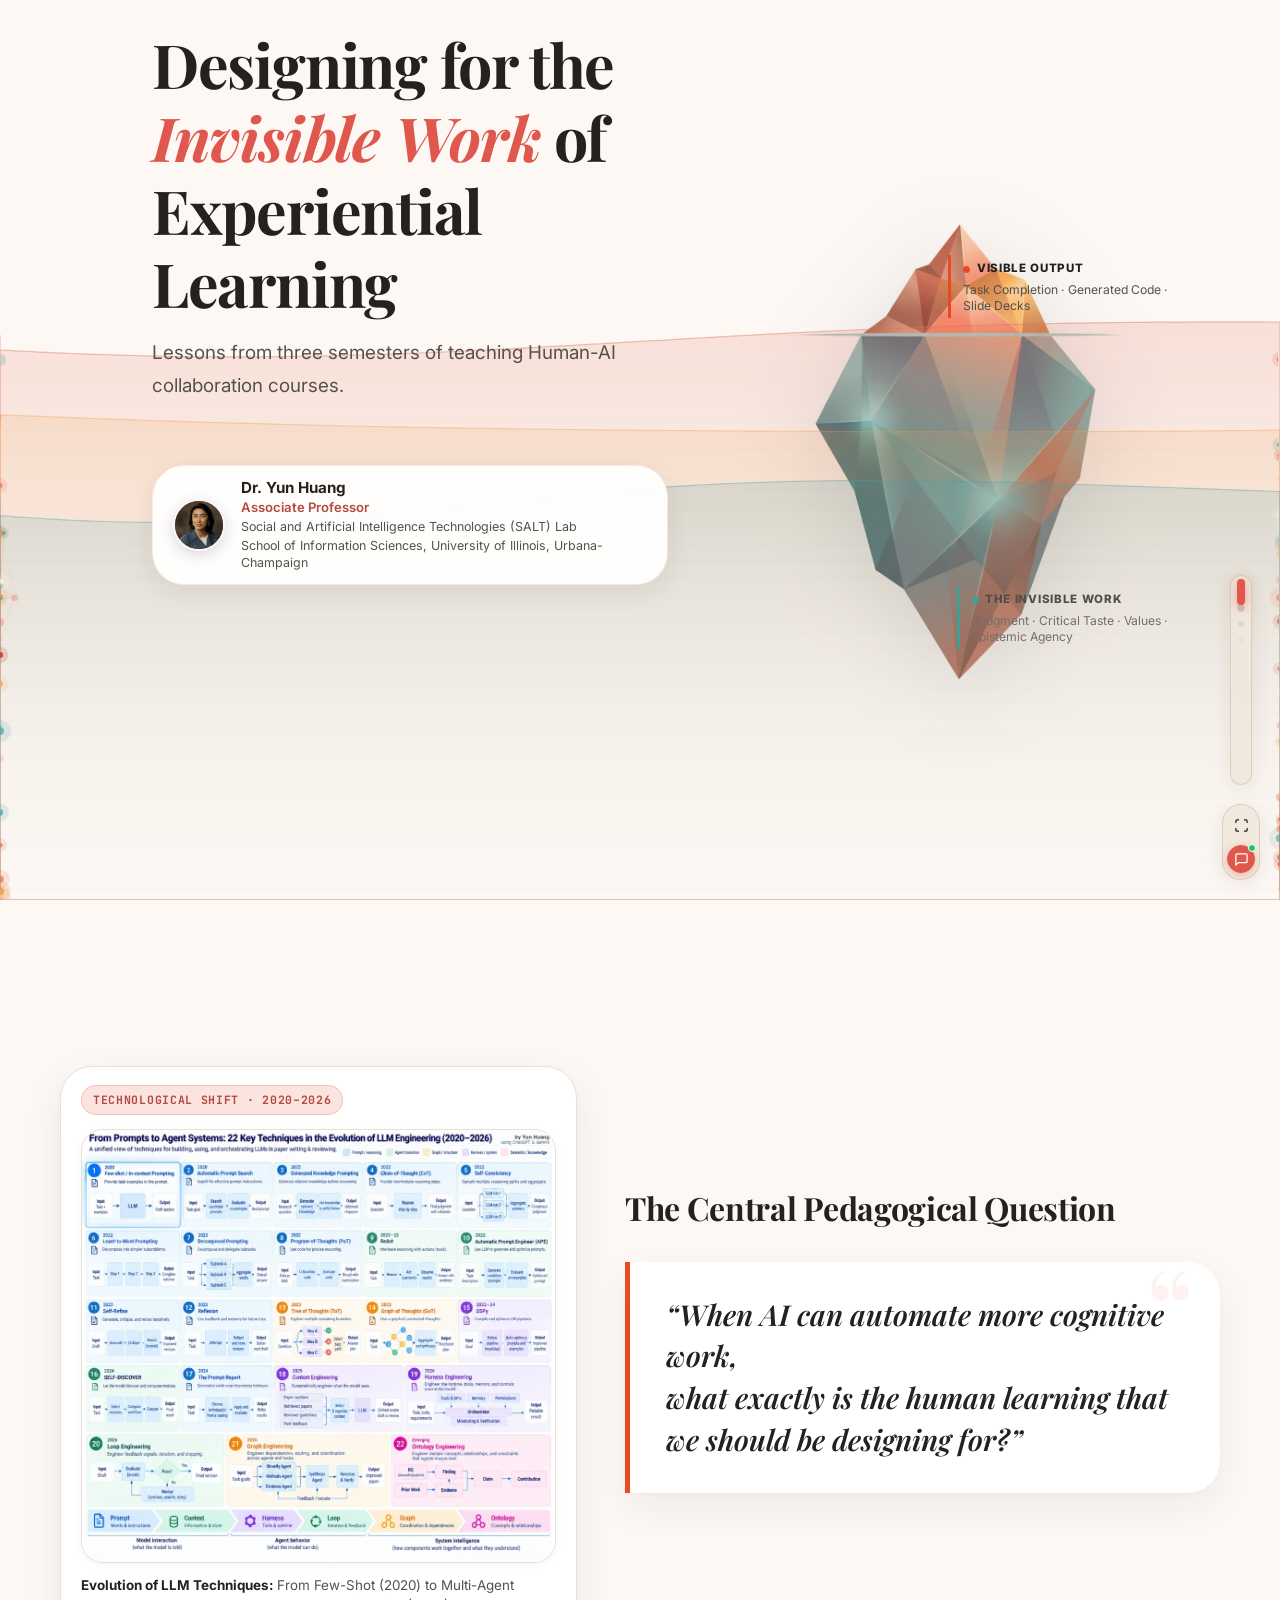
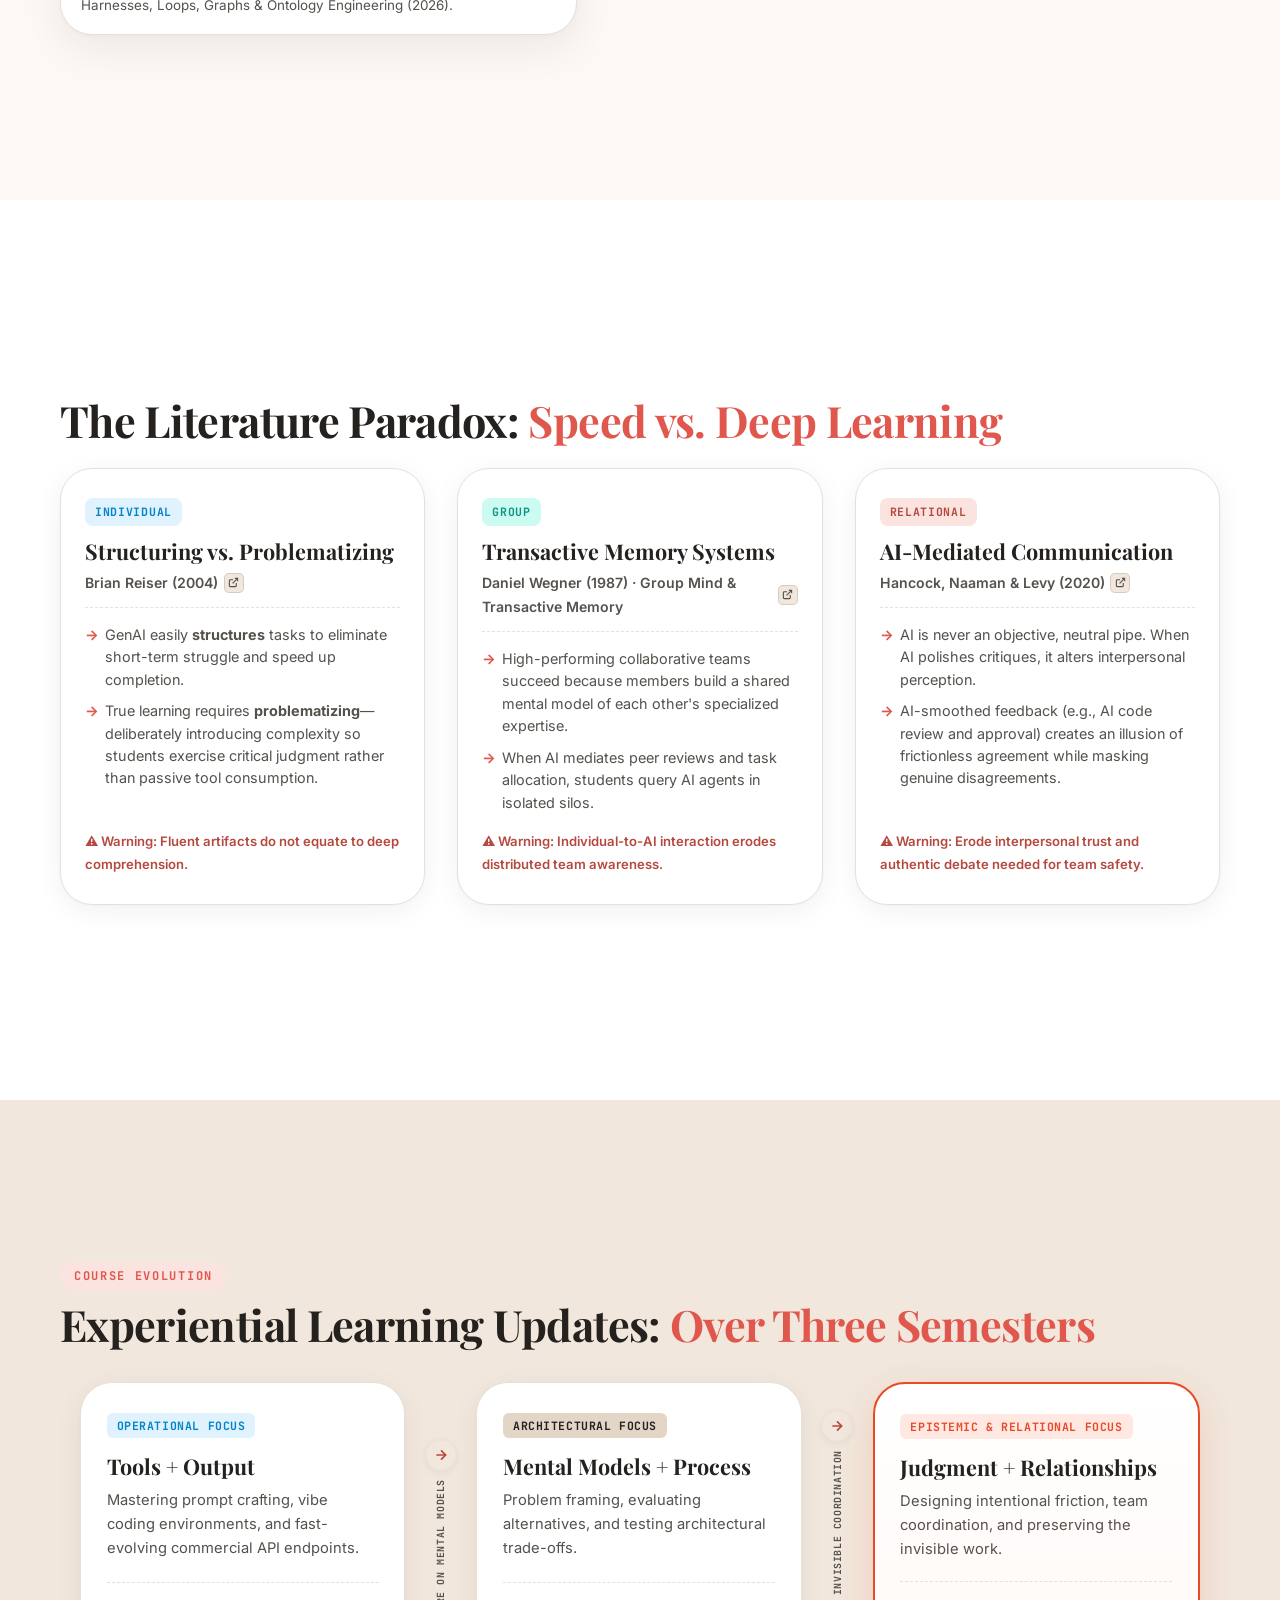
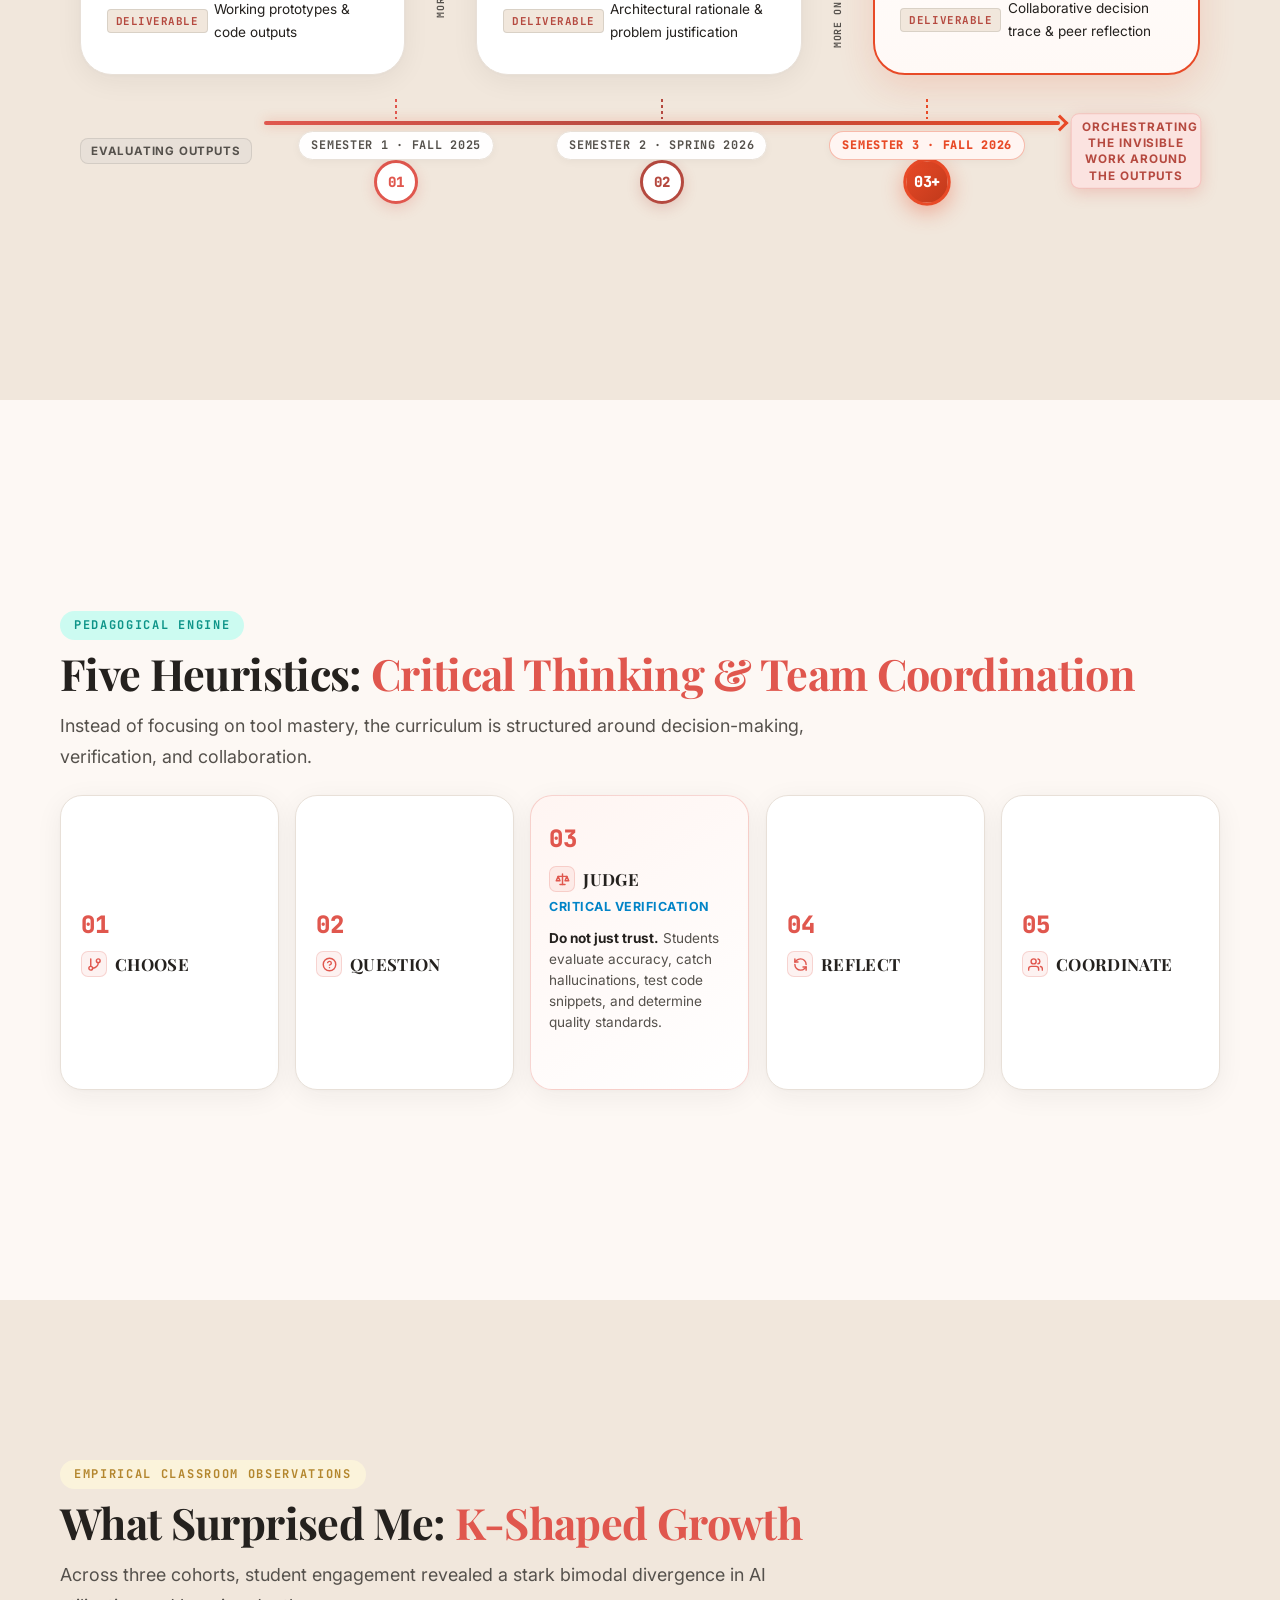
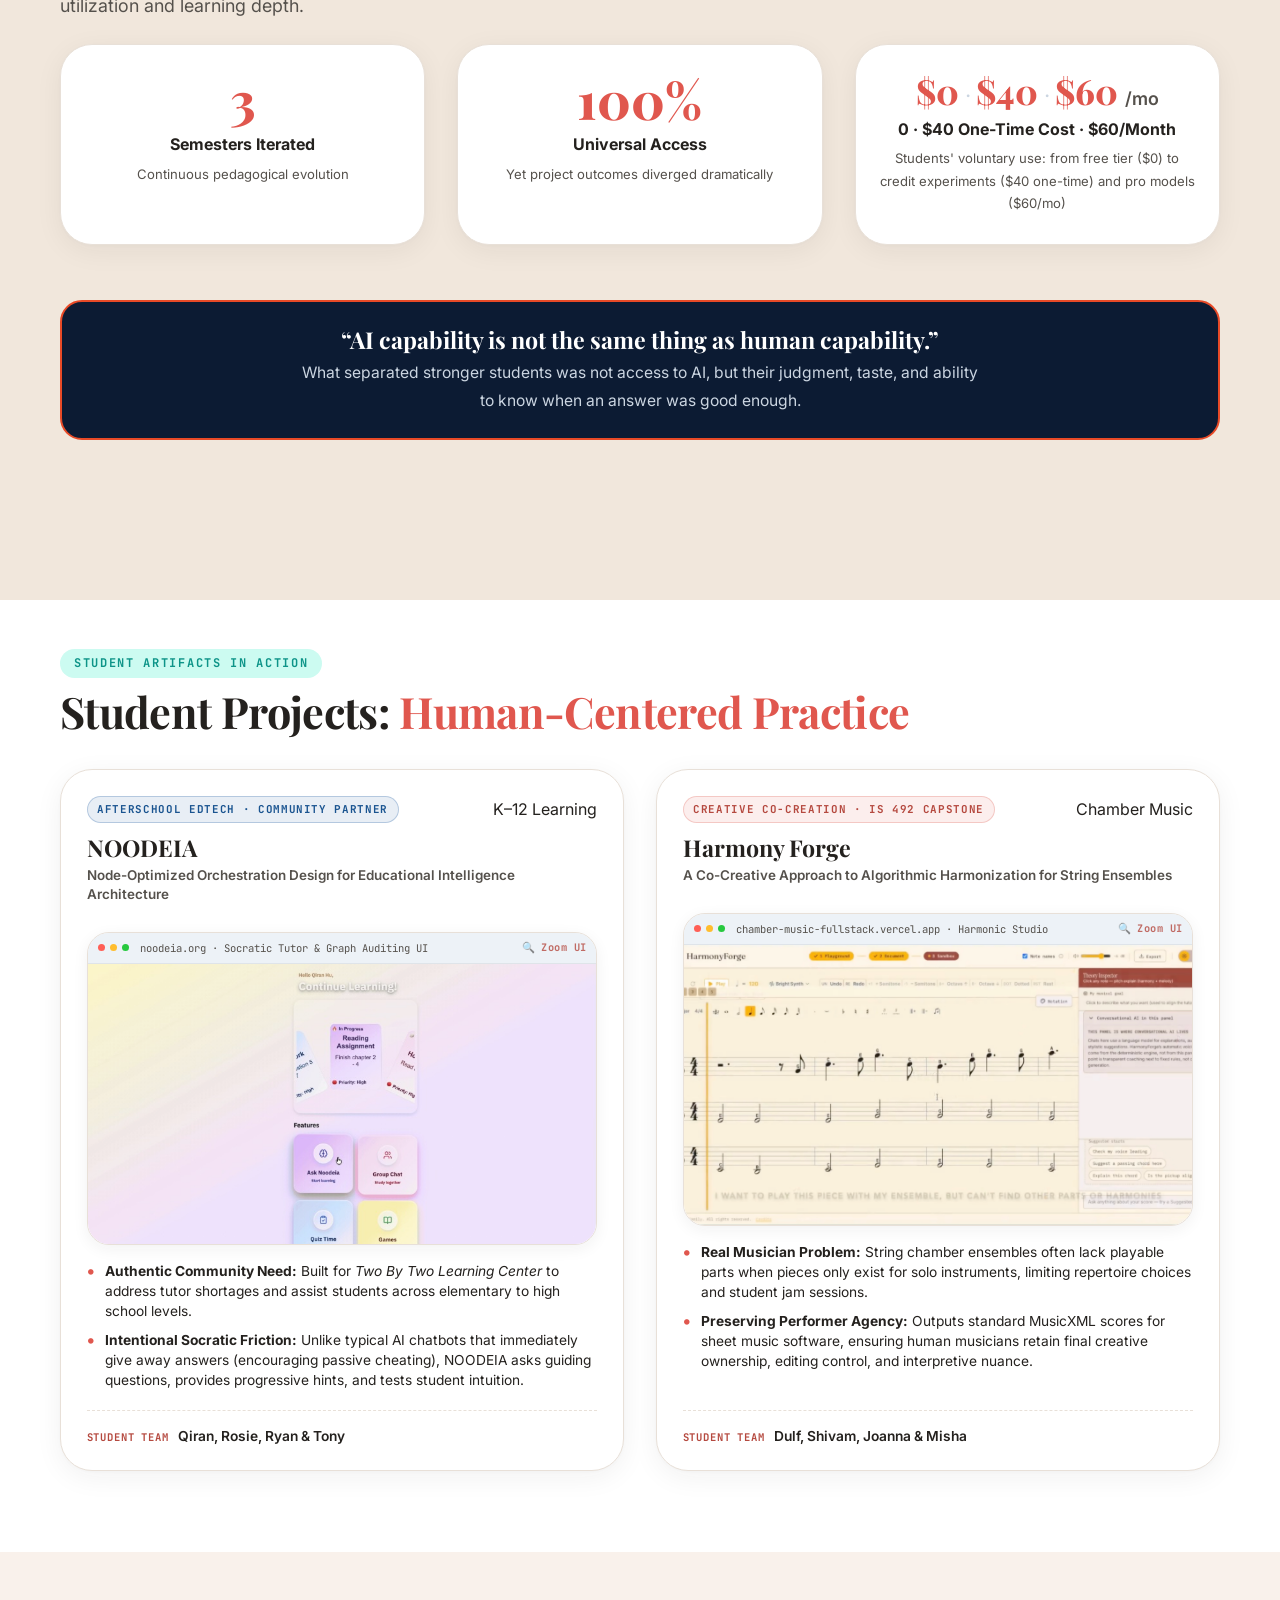
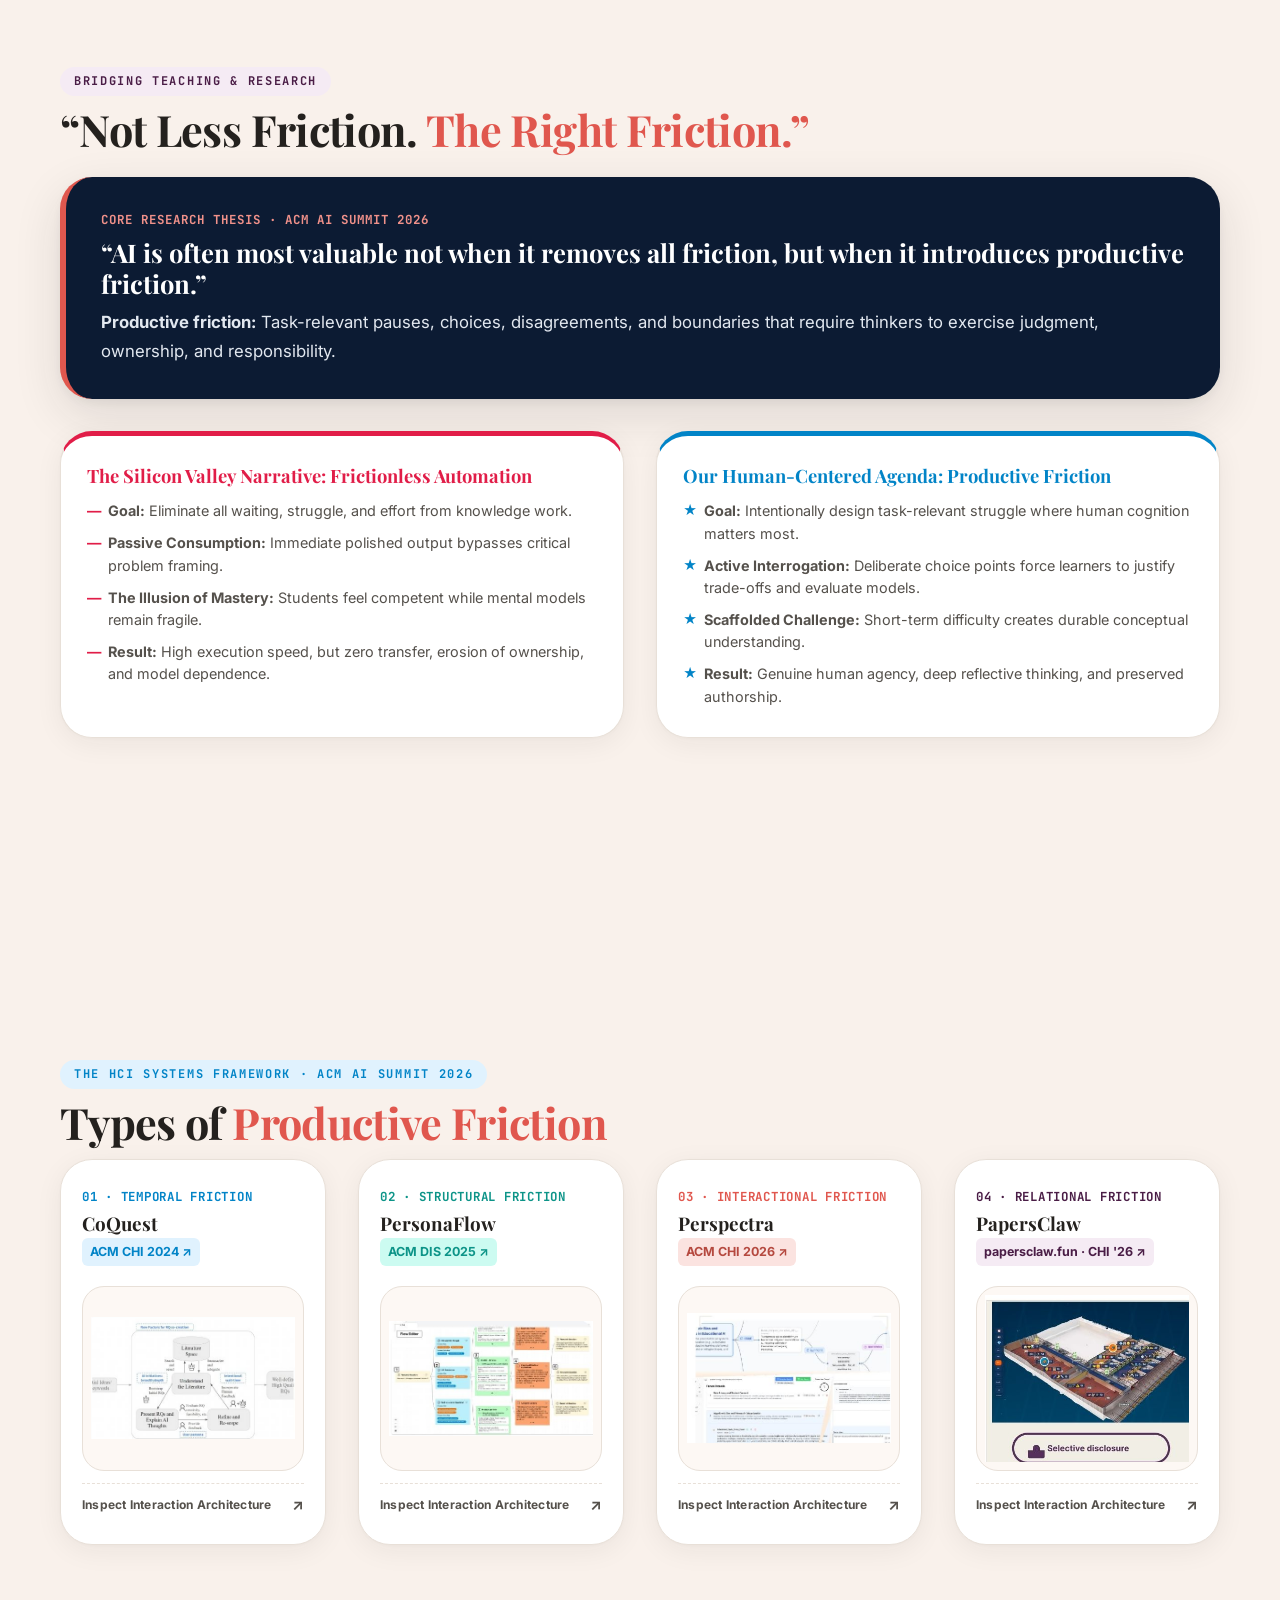
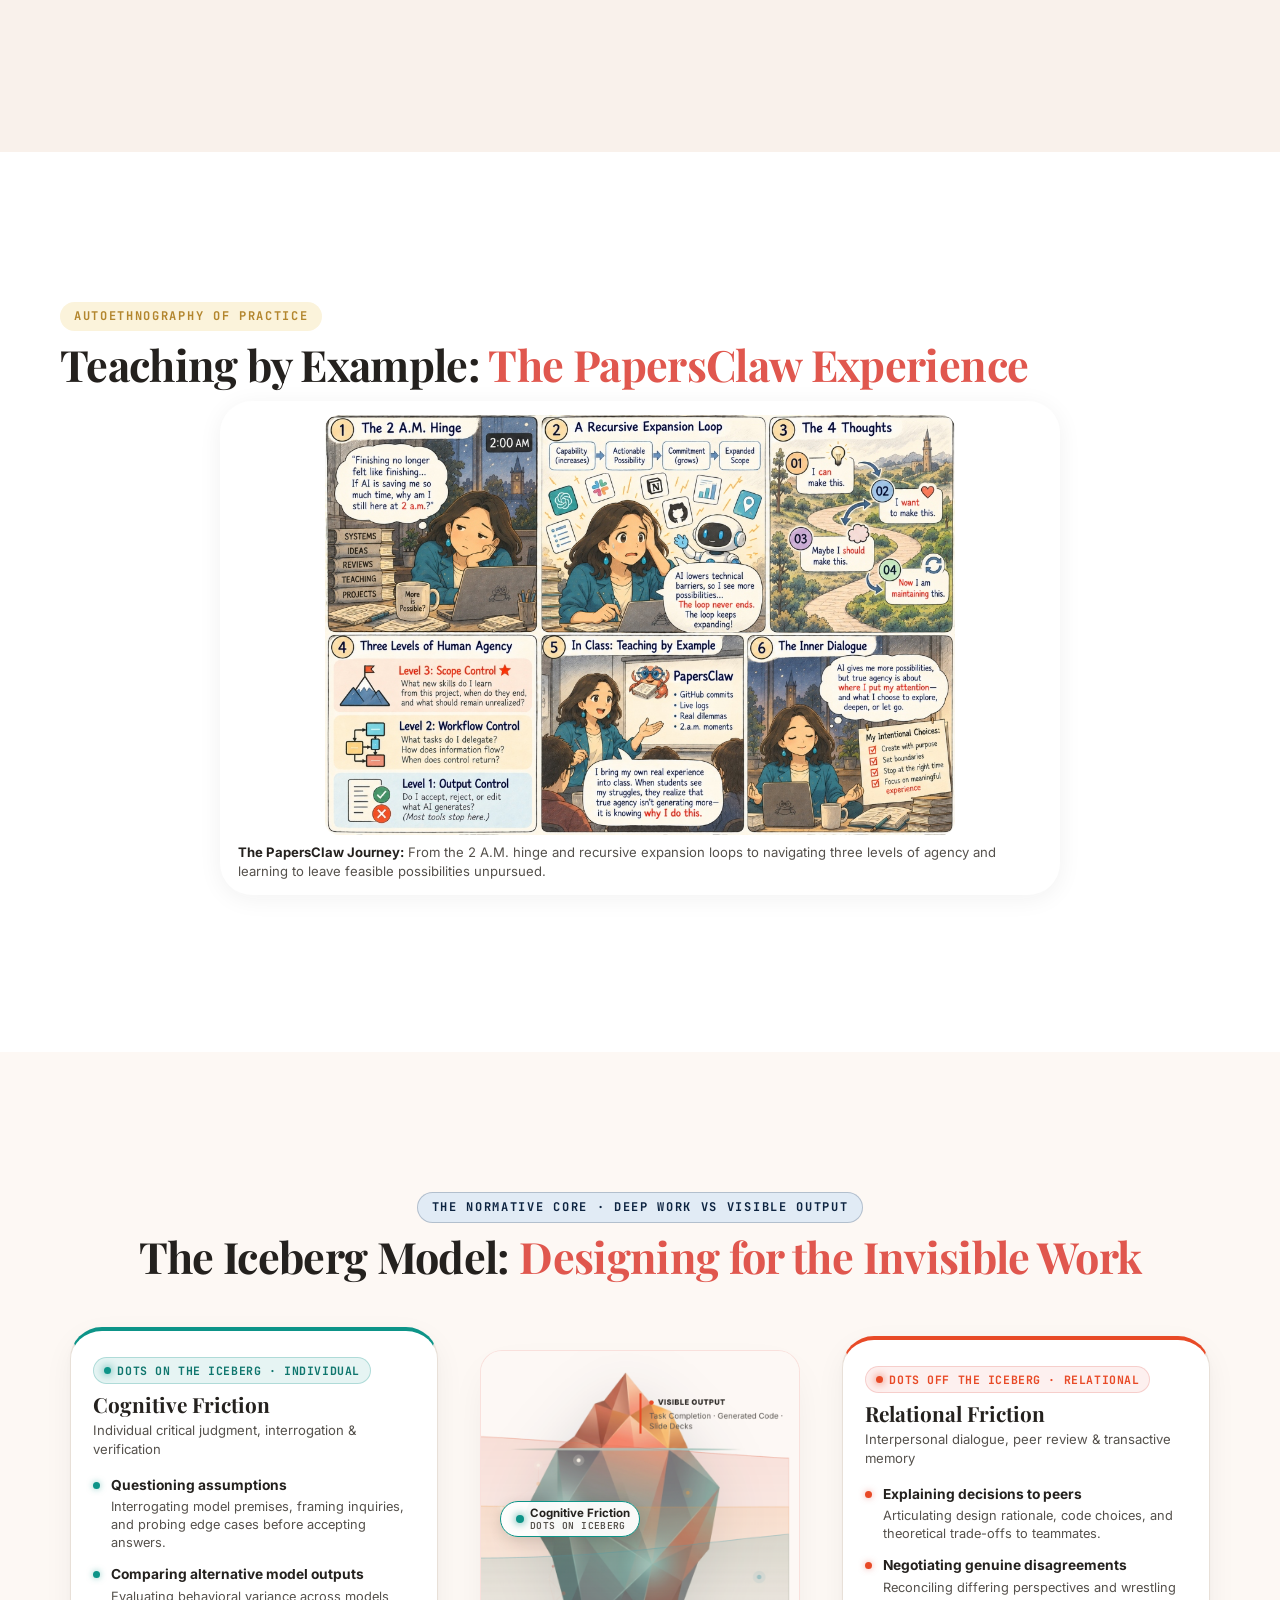
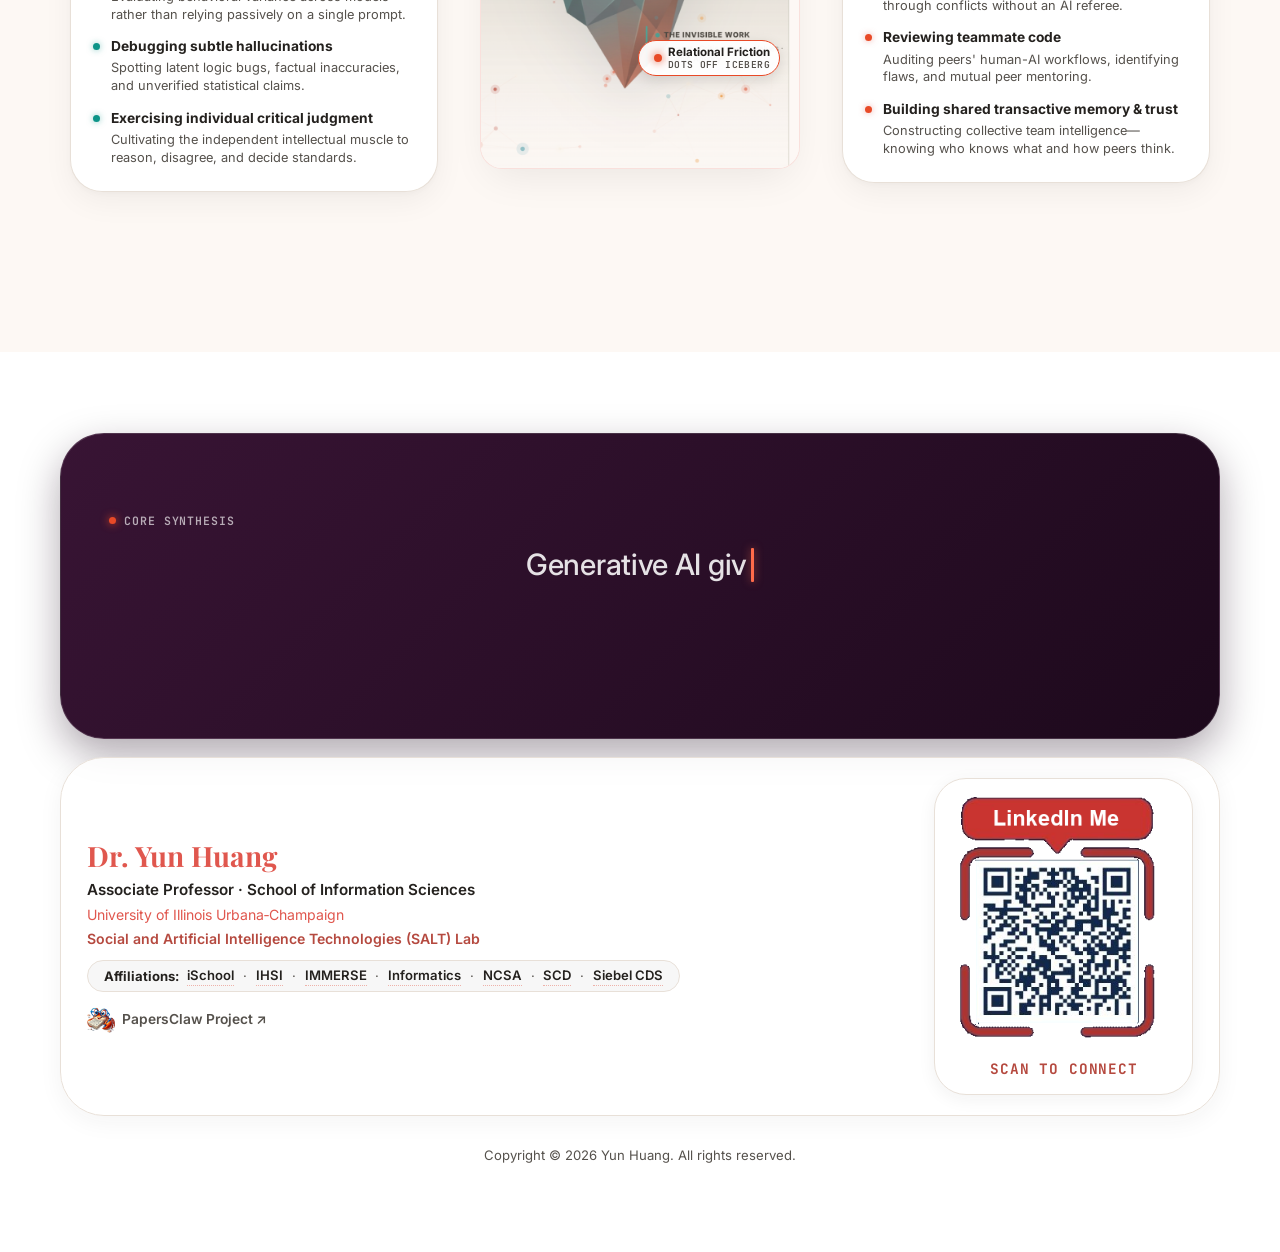
==== commit e8a576ff: "Publish website release local" ====
--- a/index.html
+++ b/index.html
@@ -1 +1 @@
-<!DOCTYPE html> <html lang="en"> <head> <meta charset="UTF-8"> <meta name="viewport" content="width=device-width,initial-scale=1"> <title>Designing for the Invisible Work of Experiential Learning in the Era of AI — Dr. Yun Huang</title> <meta name="description" content="An interactive warm editorial scrollytelling presentation on embedding Human-Centered Design and Productive Friction into AI experiential learning, by Dr. Yun Huang at the Siebel Center for Design, UIUC."> <meta property="og:title" content="Designing for the Invisible Work — Dr. Yun Huang | Siebel Center for Design"> <meta property="og:type" content="article"> <link rel="icon" type="image/svg+xml" href="/assets/favicon-CUaUsV7Q.svg"> <script type="module" crossorigin src="/assets/app-Bim8PVyM.js"></script> <link rel="stylesheet" crossorigin href="/assets/app-D-j6XpRJ.css"> </head> <body> <div class="progress-bar" aria-hidden="true"></div> <div class="top-hover-zone" id="topHoverZone" aria-hidden="true"></div> <header class="nav-header on-first-page" id="topNav"> <div class="nav-brand"> <div class="nav-logo" aria-hidden="true">YH</div> <div class="nav-title"> Dr. Yun Huang <span>Associate Professor · School of Information Sciences, University of Illinois, Urbana-Champaign</span> </div> </div> <div class="nav-controls"> <div class="course-badge"> <svg width="12" height="12" viewBox="0 0 24 24" fill="none" stroke="currentColor" stroke-width="2.5"> <circle cx="12" cy="12" r="10"/> <path d="M12 16v-4m0-4h.01"/> </svg> SCD Talk · Sept 2026 </div> </div> </header> <nav class="vertical-progress-dock" id="verticalProgressDock" aria-label="12-Slide Deck Progress"> <div class="dock-thumb" id="dockThumb" role="slider" aria-label="Slide Scrubber" aria-valuemin="1" aria-valuemax="12" aria-valuenow="1" tabindex="0" title="Drag up or down to scrub through slides"> <span class="thumb-tooltip" id="thumbTooltip">0:00 · The Pedagogical Pivot</span> </div> <a href="#slide-1" class="vertical-progress-pill active" data-slide="1" aria-label="Slide 1: The Pedagogical Pivot"> <span class="pill-tooltip">0:00 · The Pedagogical Pivot</span> </a> <a href="#slide-2" class="vertical-progress-pill" data-slide="2" aria-label="Slide 2: The Central Question"> <span class="pill-tooltip">0:30 · The Central Question</span> </a> <a href="#slide-3" class="vertical-progress-pill" data-slide="3" aria-label="Slide 3: Literature Paradox"> <span class="pill-tooltip">0:45 · Literature Paradox</span> </a> <a href="#slide-4" class="vertical-progress-pill" data-slide="4" aria-label="Slide 4: Three Semesters Updates"> <span class="pill-tooltip">1:15 · Three Semesters Updates</span> </a> <a href="#slide-5" class="vertical-progress-pill" data-slide="5" aria-label="Slide 5: Five Heuristics"> <span class="pill-tooltip">1:45 · Five Heuristics</span> </a> <a href="#slide-6" class="vertical-progress-pill" data-slide="6" aria-label="Slide 6: K-Shaped Growth"> <span class="pill-tooltip">2:45 · K-Shaped Growth</span> </a> <a href="#slide-7" class="vertical-progress-pill" data-slide="7" aria-label="Slide 7: Student Projects"> <span class="pill-tooltip">3:30 · Student Projects</span> </a> <a href="#slide-8" class="vertical-progress-pill" data-slide="8" aria-label="Slide 8: The Right Friction"> <span class="pill-tooltip">4:00 · The Right Friction</span> </a> <a href="#slide-9" class="vertical-progress-pill" data-slide="9" aria-label="Slide 9: 4 Types of Friction"> <span class="pill-tooltip">4:40 · 4 Types of Friction</span> </a> <a href="#slide-10" class="vertical-progress-pill" data-slide="10" aria-label="Slide 10: PapersClaw & Scope Control"> <span class="pill-tooltip">5:20 · PapersClaw & Scope Control</span> </a> <a href="#slide-11" class="vertical-progress-pill" data-slide="11" aria-label="Slide 11: The Iceberg Model"> <span class="pill-tooltip">6:10 · The Iceberg Model</span> </a> <a href="#slide-12" class="vertical-progress-pill" data-slide="12" aria-label="Slide 12: Designing for Invisible Work"> <span class="pill-tooltip">6:55 · Designing for Invisible Work</span> </a> </nav> <div class="bottom-controls" id="bottomControls" aria-label="Presenter Controls"> <button class="bottom-btn" id="btnFullscreen" aria-label="Toggle Fullscreen" title="Toggle Fullscreen (F)"> <svg width="15" height="15" viewBox="0 0 24 24" fill="none" stroke="currentColor" stroke-width="2"> <path d="M8 3H5a2 2 0 0 0-2 2v3m18 0V5a2 2 0 0 0-2-2h-3m0 18h3a2 2 0 0 0 2-2v-3M3 16v3a2 2 0 0 0 2 2h3"/> </svg> <span class="btn-tooltip">Fullscreen (F)</span> </button> <button class="bottom-btn cw-launcher" id="cwLauncher" aria-label="Contact Us" title="Contact Us" aria-haspopup="dialog" aria-expanded="false"> <span class="cw-ping"></span> <svg class="cw-icon-msg" width="15" height="15" viewBox="0 0 24 24" fill="none" stroke="currentColor" stroke-width="2" stroke-linecap="round" stroke-linejoin="round"> <path d="M21 15a2 2 0 0 1-2 2H7l-4 4V5a2 2 0 0 1 2-2h14a2 2 0 0 1 2 2z"/> </svg> <svg class="cw-icon-close" width="15" height="15" viewBox="0 0 24 24" fill="none" stroke="currentColor" stroke-width="2" stroke-linecap="round" stroke-linejoin="round"> <line x1="18" y1="6" x2="6" y2="18"/> <line x1="6" y1="6" x2="18" y2="18"/> </svg> <span class="btn-tooltip">Contact Us</span> </button> </div> <section class="section section--cream hero" id="slide-1"> <canvas id="heroWaveCanvas" class="hero-wave-canvas" aria-hidden="true"></canvas> <div class="hero-inner"> <div class="hero-text"> <h1 class="hero-title"> Designing for the <em>Invisible Work</em> of Experiential Learning </h1> <p class="hero-description"> Lessons from three semesters of teaching Human-AI collaboration courses. </p> <div class="hero-speaker"> <div class="hero-speaker-avatar"> <img src="/assets/yun_huang-CgcAdXYY.jpg?v=headshot_v2" alt="Dr. Yun Huang"> </div> <div class="hero-speaker-info"> <strong>Dr. Yun Huang</strong> <span class="speaker-role">Associate Professor</span> <span class="speaker-affiliation">Social and Artificial Intelligence Technologies (SALT) Lab</span> <span class="speaker-affiliation">School of Information Sciences, University of Illinois, Urbana-Champaign</span> </div> </div> </div> <div class="hero-visual"> <div class="hero-iceberg-wrapper"> <img src="/assets/hero_iceberg-BILG-JTS.png?v=transparent" alt="Experiential Learning Iceberg Model" class="hero-iceberg-img"> <div class="hero-iceberg-tag hero-iceberg-tag--above"> <div class="tag-title"><span class="dot"></span> Visible Output</div> <span class="tag-sub">Task Completion · Generated Code · Slide Decks</span> </div> <div class="hero-iceberg-tag hero-iceberg-tag--below"> <div class="tag-title"><span class="dot dot--teal"></span> The Invisible Work</div> <span class="tag-sub">Judgment · Critical Taste · Values · Epistemic Agency</span> </div> </div> </div> </div> </section> <section class="section section--cream central-question-page" id="slide-2" style="background:var(--cream)!important"> <div class="section-inner"> <div class="question-page-grid"> <div class="question-page-media reveal-left"> <div class="infographic-preview-card" data-popup-target="modal-prompt-evolution" role="button" tabindex="0" title="Click to view full high-res infographic"> <div class="infographic-badge-bar"> <span class="infographic-pill">Technological Shift · 2020–2026</span> </div> <div class="infographic-image-frame"> <img src="/assets/prompt_evolution-LneA-CwV.jpg?v=22tech" alt="From Prompts to Agent Systems: 22 Key Techniques in the Evolution of LLM Engineering (2020-2026)"> </div> <div class="infographic-caption-bar"> <strong>Evolution of LLM Techniques:</strong> From Few-Shot (2020) to Multi-Agent Harnesses, Loops, Graphs & Ontology Engineering (2026). </div> </div> </div> <div class="question-page-content reveal-right"> <h2 class="question-page-heading">The Central Pedagogical Question</h2> <div class="hero-question-display"> <blockquote class="hero-question-quote"> “When AI can automate more cognitive work,<br> what exactly is the human learning that we should be designing for?” </blockquote> </div> </div> </div> </div> </section> <section class="section section--white" id="slide-3"> <div class="section-inner"> <div class="section-header reveal"> <h2>The Literature Paradox: <span class="accent">Speed vs. Deep Learning</span></h2> </div> <div class="theory-trio reveal stagger"> <div class="theory-card" style="--i:0"> <span class="theory-badge badge-sky">Individual</span> <h3> <a href="https://doi.org/10.1207/s15327809jls1303_2" target="_blank" rel="noopener" class="paper-link" title="Read Brian Reiser (2004) Original Paper"> Structuring vs. Problematizing </a> </h3> <div class="theory-author"> <a href="https://doi.org/10.1207/s15327809jls1303_2" target="_blank" rel="noopener" class="author-citation-link" title="Brian Reiser (2004) Journal of the Learning Sciences"> Brian Reiser (2004) <span class="citation-icon-btn" aria-label="Open paper"><svg width="11" height="11" viewBox="0 0 24 24" fill="none" stroke="currentColor" stroke-width="2.4"> <path d="M18 13v6a2 2 0 0 1-2 2H5a2 2 0 0 1-2-2V8a2 2 0 0 1 2-2h6"/> <polyline points="15 3 21 3 21 9"/> <line x1="10" y1="14" x2="21" y2="3"/> </svg></span> </a> </div> <ul class="theory-bullets"> <li>GenAI easily <strong>structures</strong> tasks to eliminate short-term struggle and speed up completion. </li> <li>True learning requires <strong>problematizing</strong>—deliberately introducing complexity so students exercise critical judgment rather than passive tool consumption.</li> </ul> <div class="theory-warning">⚠️ Warning: Fluent artifacts do not equate to deep comprehension.</div> </div> <div class="theory-card" style="--i:1"> <span class="theory-badge badge-teal">Group</span> <h3> <a href="https://doi.org/10.1007/978-1-4612-4634-3_9" target="_blank" rel="noopener" class="paper-link" title="Read Daniel Wegner (1987) Original Paper"> Transactive Memory Systems </a> </h3> <div class="theory-author"> <a href="https://doi.org/10.1007/978-1-4612-4634-3_9" target="_blank" rel="noopener" class="author-citation-link" title="Daniel Wegner (1987) Transactive Memory in Theories of Group Behavior"> Daniel Wegner (1987) · Group Mind &amp; Transactive Memory <span class="citation-icon-btn" aria-label="Open paper"><svg width="11" height="11" viewBox="0 0 24 24" fill="none" stroke="currentColor" stroke-width="2.4"> <path d="M18 13v6a2 2 0 0 1-2 2H5a2 2 0 0 1-2-2V8a2 2 0 0 1 2-2h6"/> <polyline points="15 3 21 3 21 9"/> <line x1="10" y1="14" x2="21" y2="3"/> </svg></span> </a> </div> <ul class="theory-bullets"> <li>High-performing collaborative teams succeed because members build a shared mental model of each other's specialized expertise.</li> <li>When AI mediates peer reviews and task allocation, students query AI agents in isolated silos.</li> </ul> <div class="theory-warning">⚠️ Warning: Individual-to-AI interaction erodes distributed team awareness.</div> </div> <div class="theory-card" style="--i:2"> <span class="theory-badge badge-orange">Relational</span> <h3> <a href="https://doi.org/10.1093/jcmc/zmz022" target="_blank" rel="noopener" class="paper-link" title="Read Hancock et al. (2020) Original Paper"> AI-Mediated Communication </a> </h3> <div class="theory-author"> <a href="https://doi.org/10.1093/jcmc/zmz022" target="_blank" rel="noopener" class="author-citation-link" title="Hancock, Naaman &amp; Levy (2020) Journal of Computer-Mediated Communication"> Hancock, Naaman &amp; Levy (2020) <span class="citation-icon-btn" aria-label="Open paper"><svg width="11" height="11" viewBox="0 0 24 24" fill="none" stroke="currentColor" stroke-width="2.4"> <path d="M18 13v6a2 2 0 0 1-2 2H5a2 2 0 0 1-2-2V8a2 2 0 0 1 2-2h6"/> <polyline points="15 3 21 3 21 9"/> <line x1="10" y1="14" x2="21" y2="3"/> </svg></span> </a> </div> <ul class="theory-bullets"> <li>AI is never an objective, neutral pipe. When AI polishes critiques, it alters interpersonal perception. </li> <li>AI-smoothed feedback (e.g., AI code review and approval) creates an illusion of frictionless agreement while masking genuine disagreements. </li> </ul> <div class="theory-warning">⚠️ Warning: Erode interpersonal trust and authentic debate needed for team safety. </div> </div> </div> </div> </section> <section class="section section--sand" id="slide-4"> <div class="section-inner"> <div class="section-header reveal"> <div class="section-label section-label--coral">Course Evolution</div> <h2>Experiential Learning Updates: <span class="accent">Over Three Semesters</span></h2> </div> <div class="goals-timeline timeline-unfold-container reveal" id="goalsTimeline"> <div class="timeline-cards-row"> <div class="timeline-card" style="--i:0"> <div class="timeline-card-header"> <span class="timeline-level-badge level-operational">Operational Focus</span> </div> <h4>Tools + Output</h4> <p>Mastering prompt crafting, vibe coding environments, and fast-evolving commercial API endpoints.</p> <div class="evolution-card-meta"> <span class="meta-tag">Deliverable</span> Working prototypes &amp; code outputs </div> </div> <div class="timeline-flow-connector" aria-hidden="true"> <div class="flow-circle"> <svg width="16" height="16" viewBox="0 0 24 24" fill="none" stroke="currentColor" stroke-width="2.5"> <path d="M5 12h14M12 5l7 7-7 7"/> </svg> </div> <span class="flow-text">More on Mental Models</span> </div> <div class="timeline-card" style="--i:1"> <div class="timeline-card-header"> <span class="timeline-level-badge level-architectural">Architectural Focus</span> </div> <h4>Mental Models + Process</h4> <p>Problem framing, evaluating alternatives, and testing architectural trade-offs.</p> <div class="evolution-card-meta"> <span class="meta-tag">Deliverable</span> Architectural rationale &amp; problem justification </div> </div> <div class="timeline-flow-connector" aria-hidden="true"> <div class="flow-circle"> <svg width="16" height="16" viewBox="0 0 24 24" fill="none" stroke="currentColor" stroke-width="2.5"> <path d="M5 12h14M12 5l7 7-7 7"/> </svg> </div> <span class="flow-text">More on Invisible Coordination</span> </div> <div class="timeline-card timeline-card--culmination" style="--i:2"> <div class="timeline-card-header"> <span class="timeline-level-badge level-relational">Epistemic &amp; Relational Focus</span> </div> <h4>Judgment + Relationships</h4> <p>Designing intentional friction, team coordination, and preserving the invisible work.</p> <div class="evolution-card-meta"> <span class="meta-tag">Deliverable</span> Collaborative decision trace &amp; peer reflection </div> </div> </div> <div class="timeline-track-header"> <div class="timeline-track-with-labels"> <span class="timeline-edge-label timeline-edge-label--start">Evaluating Outputs</span> <div class="timeline-track-inner"> <div class="timeline-milestones"> <div class="timeline-milestone milestone-1"> <div class="milestone-dot"><span class="dot-num">01</span></div> <div class="milestone-time">Semester 1 · Fall 2025</div> <div class="milestone-stem"></div> </div> <div class="timeline-milestone milestone-2"> <div class="milestone-dot"><span class="dot-num">02</span></div> <div class="milestone-time">Semester 2 · Spring 2026</div> <div class="milestone-stem"></div> </div> <div class="timeline-milestone milestone-3"> <div class="milestone-dot"><span class="dot-num">03+</span></div> <div class="milestone-time">Semester 3 · Fall 2026</div> <div class="milestone-stem"></div> </div> </div> <div class="timeline-track-line" aria-hidden="true"> <div class="timeline-track-fill"></div> <div class="timeline-track-arrow"></div> </div> </div> <span class="timeline-edge-label timeline-edge-label--end">Orchestrating the invisible work around the outputs</span> </div> </div> </div> </div> </section> <section class="section section--cream" id="slide-5"> <div class="section-inner"> <div class="section-header reveal"> <div class="section-label section-label--teal">Pedagogical Engine</div> <h2>Five Heuristics: <span class="accent">Critical Thinking & Team Coordination</span></h2> <p class="section-desc"> Instead of focusing on tool mastery, the curriculum is structured around decision-making, verification, and collaboration. </p> </div> <div class="pipeline-track reveal"> <div class="pipeline-step auto-flipped" style="--i:0"> <div class="pipeline-card-inner"> <div class="pipeline-card-front"> <div class="pipeline-number">01</div> <h4> <span class="step-logo" aria-hidden="true"> <svg width="15" height="15" viewBox="0 0 24 24" fill="none" stroke="currentColor" stroke-width="2.3" stroke-linecap="round" stroke-linejoin="round"> <path d="M6 3v12"></path> <circle cx="18" cy="6" r="3"></circle> <circle cx="6" cy="18" r="3"></circle> <path d="M18 9a9 9 0 0 1-9 9"></path> </svg> </span> CHOOSE </h4> </div> <div class="pipeline-card-back"> <div class="pipeline-number">01</div> <h4> <span class="step-logo" aria-hidden="true"> <svg width="15" height="15" viewBox="0 0 24 24" fill="none" stroke="currentColor" stroke-width="2.3" stroke-linecap="round" stroke-linejoin="round"> <path d="M6 3v12"></path> <circle cx="18" cy="6" r="3"></circle> <circle cx="6" cy="18" r="3"></circle> <path d="M18 9a9 9 0 0 1-9 9"></path> </svg> </span> CHOOSE </h4> <div class="step-subtitle">Decision Making</div> <p><strong class="step-dont">Do not just produce.</strong> Students analyze task complexity, API costs, context windows, and latency to justify tool selection.</p> </div> </div> </div> <div class="pipeline-step" style="--i:1"> <div class="pipeline-card-inner"> <div class="pipeline-card-front"> <div class="pipeline-number">02</div> <h4> <span class="step-logo" aria-hidden="true"> <svg width="15" height="15" viewBox="0 0 24 24" fill="none" stroke="currentColor" stroke-width="2.3" stroke-linecap="round" stroke-linejoin="round"> <circle cx="12" cy="12" r="10"></circle> <path d="M9.09 9a3 3 0 0 1 5.83 1c0 2-3 3-3 3"></path> <line x1="12" y1="17" x2="12.01" y2="17"></line> </svg> </span> QUESTION </h4> </div> <div class="pipeline-card-back"> <div class="pipeline-number">02</div> <h4> <span class="step-logo" aria-hidden="true"> <svg width="15" height="15" viewBox="0 0 24 24" fill="none" stroke="currentColor" stroke-width="2.3" stroke-linecap="round" stroke-linejoin="round"> <circle cx="12" cy="12" r="10"></circle> <path d="M9.09 9a3 3 0 0 1 5.83 1c0 2-3 3-3 3"></path> <line x1="12" y1="17" x2="12.01" y2="17"></line> </svg> </span> QUESTION </h4> <div class="step-subtitle">Problem Framing</div> <p><strong class="step-dont">Do not just accept.</strong> Students formulate hypothesis-driven inquiries, test edge cases, and interrogate underlying model assumptions.</p> </div> </div> </div> <div class="pipeline-step" style="--i:2"> <div class="pipeline-card-inner"> <div class="pipeline-card-front"> <div class="pipeline-number">03</div> <h4> <span class="step-logo" aria-hidden="true"> <svg width="15" height="15" viewBox="0 0 24 24" fill="none" stroke="currentColor" stroke-width="2.3" stroke-linecap="round" stroke-linejoin="round"> <path d="M12 3v17"></path> <path d="M5 7h14"></path> <path d="M5 7l-3 7h6l-3-7z"></path> <path d="M19 7l-3 7h6l-3-7z"></path> <path d="M8 20h8"></path> </svg> </span> JUDGE </h4> </div> <div class="pipeline-card-back"> <div class="pipeline-number">03</div> <h4> <span class="step-logo" aria-hidden="true"> <svg width="15" height="15" viewBox="0 0 24 24" fill="none" stroke="currentColor" stroke-width="2.3" stroke-linecap="round" stroke-linejoin="round"> <path d="M12 3v17"></path> <path d="M5 7h14"></path> <path d="M5 7l-3 7h6l-3-7z"></path> <path d="M19 7l-3 7h6l-3-7z"></path> <path d="M8 20h8"></path> </svg> </span> JUDGE </h4> <div class="step-subtitle">Critical Verification</div> <p><strong class="step-dont">Do not just trust.</strong> Students evaluate accuracy, catch hallucinations, test code snippets, and determine quality standards.</p> </div> </div> </div> <div class="pipeline-step" style="--i:3"> <div class="pipeline-card-inner"> <div class="pipeline-card-front"> <div class="pipeline-number">04</div> <h4> <span class="step-logo" aria-hidden="true"> <svg width="15" height="15" viewBox="0 0 24 24" fill="none" stroke="currentColor" stroke-width="2.3" stroke-linecap="round" stroke-linejoin="round"> <path d="M21 12a9 9 0 0 0-9-9 9.75 9.75 0 0 0-6.74 2.74L3 8"></path> <polyline points="3 3 3 8 8 8"></polyline> <path d="M3 12a9 9 0 0 0 9 9 9.75 9.75 0 0 0 6.74-2.74L21 16"></path> <polyline points="16 16 21 16 21 21"></polyline> </svg> </span> REFLECT </h4> </div> <div class="pipeline-card-back"> <div class="pipeline-number">04</div> <h4> <span class="step-logo" aria-hidden="true"> <svg width="15" height="15" viewBox="0 0 24 24" fill="none" stroke="currentColor" stroke-width="2.3" stroke-linecap="round" stroke-linejoin="round"> <path d="M21 12a9 9 0 0 0-9-9 9.75 9.75 0 0 0-6.74 2.74L3 8"></path> <polyline points="3 3 3 8 8 8"></polyline> <path d="M3 12a9 9 0 0 0 9 9 9.75 9.75 0 0 0 6.74-2.74L21 16"></path> <polyline points="16 16 21 16 21 21"></polyline> </svg> </span> REFLECT </h4> <div class="step-subtitle">Durable Synthesis</div> <p><strong class="step-dont">Do not just automate.</strong> Students articulate why specific paths were chosen, document rejected alternatives, and distill portable models.</p> </div> </div> </div> <div class="pipeline-step" style="--i:4"> <div class="pipeline-card-inner"> <div class="pipeline-card-front"> <div class="pipeline-number">05</div> <h4> <span class="step-logo" aria-hidden="true"> <svg width="15" height="15" viewBox="0 0 24 24" fill="none" stroke="currentColor" stroke-width="2.3" stroke-linecap="round" stroke-linejoin="round"> <path d="M17 21v-2a4 4 0 0 0-4-4H5a4 4 0 0 0-4 4v2"></path> <circle cx="9" cy="7" r="4"></circle> <path d="M23 21v-2a4 4 0 0 0-3-3.87"></path> <path d="M16 3.13a4 4 0 0 1 0 7.75"></path> </svg> </span> COORDINATE </h4> </div> <div class="pipeline-card-back"> <div class="pipeline-number">05</div> <h4> <span class="step-logo" aria-hidden="true"> <svg width="15" height="15" viewBox="0 0 24 24" fill="none" stroke="currentColor" stroke-width="2.3" stroke-linecap="round" stroke-linejoin="round"> <path d="M17 21v-2a4 4 0 0 0-4-4H5a4 4 0 0 0-4 4v2"></path> <circle cx="9" cy="7" r="4"></circle> <path d="M23 21v-2a4 4 0 0 0-3-3.87"></path> <path d="M16 3.13a4 4 0 0 1 0 7.75"></path> </svg> </span> COORDINATE </h4> <div class="step-subtitle">Human Teamwork</div> <p><strong class="step-dont">Do not just work individually.</strong> Students divide system architectures across peers, conduct peer reviews, and establish shared team memory.</p> </div> </div> </div> </div> </div> </section> <section class="section section--sand" id="slide-6"> <div class="section-inner"> <div class="section-header reveal"> <div class="section-label section-label--gold">Empirical Classroom Observations</div> <h2>What Surprised Me: <span class="accent">K-Shaped Growth</span></h2> <p class="section-desc"> Across three cohorts, student engagement revealed a stark bimodal divergence in AI utilization and learning depth. </p> </div> <div class="metrics reveal stagger"> <div class="metric" style="--i:0"> <div class="metric-value" data-count="3">0</div> <div class="metric-label">Semesters Iterated</div> <div class="metric-sub">Continuous pedagogical evolution</div> </div> <div class="metric" style="--i:1"> <div class="metric-value" data-count="100" data-suffix="%">0%</div> <div class="metric-label">Universal Access</div> <div class="metric-sub">Yet project outcomes diverged dramatically</div> </div> <div class="metric" style="--i:2"> <div class="metric-value metric-value--tiered"> <span class="m-val">$0</span> <span class="m-sep">·</span> <span class="m-val" data-prefix="$" data-count="40">$0</span> <span class="m-sep">·</span> <span class="m-val" data-prefix="$" data-count="60">$0</span><span class="m-unit">/mo</span> </div> <div class="metric-label">0 · $40 One-Time Cost · $60/Month</div> <div class="metric-sub">Students' voluntary use: from free tier ($0) to credit experiments ($40 one-time) and pro models ($60/mo)</div> </div> </div> <div class="central-quote-banner reveal"> <h3>“AI capability is not the same thing as human capability.”</h3> <p>What separated stronger students was not access to AI, but their judgment, taste, and ability to know when an answer was good enough.</p> </div> </div> </section> <section class="section section--white" id="slide-7"> <div class="section-inner"> <div class="section-header reveal"> <div class="section-label section-label--teal">Student Artifacts in Action</div> <h2>Student Projects: <span class="accent">Human-Centered Practice</span></h2> </div> <div class="sample-projects-grid reveal"> <div class="project-showcase-card"> <div class="project-card-header"> <div class="project-top-meta"> <span class="project-badge badge-edtech">Afterschool EdTech · Community Partner</span> <span class="meta-tag">K–12 Learning</span> </div> <h3>NOODEIA</h3> <div class="project-full-title"> Node-Optimized Orchestration Design for Educational Intelligence Architecture </div> </div> <div class="project-thumb-frame" data-popup-target="modal-project-noodeia" role="button" tabindex="0" title="Click to view full NOODEIA system interface"> <div class="project-thumb-browser-bar"> <span class="browser-dot dot-red"></span> <span class="browser-dot dot-yellow"></span> <span class="browser-dot dot-green"></span> <span class="browser-address">noodeia.org · Socratic Tutor &amp; Graph Auditing UI</span> <span class="project-thumb-zoom">🔍 Zoom UI</span> </div> <div class="project-thumb-img-wrap"> <img src="/assets/noodeia-DO3NQMH8.jpg" alt="NOODEIA Socratic Tutor Application Interface" class="project-thumb-img"> </div> </div> <ul class="project-highlights"> <li> <strong>Authentic Community Need:</strong> Built for <em>Two By Two Learning Center</em> to address tutor shortages and assist students across elementary to high school levels. </li> <li> <strong>Intentional Socratic Friction:</strong> Unlike typical AI chatbots that immediately give away answers (encouraging passive cheating), NOODEIA asks guiding questions, provides progressive hints, and tests student intuition. </li> </ul> <p class="project-team"><span class="project-team-label">Student Team</span> Qiran, Rosie, Ryan &amp; Tony</p> </div> <div class="project-showcase-card"> <div class="project-card-header"> <div class="project-top-meta"> <span class="project-badge badge-music">Creative Co-Creation · IS 492 Capstone</span> <span class="meta-tag">Chamber Music</span> </div> <h3>Harmony Forge</h3> <div class="project-full-title"> A Co-Creative Approach to Algorithmic Harmonization for String Ensembles </div> </div> <div class="project-thumb-frame" data-popup-target="modal-project-harmony" role="button" tabindex="0" title="Click to view full Harmony Forge studio interface"> <div class="project-thumb-browser-bar"> <span class="browser-dot dot-red"></span> <span class="browser-dot dot-yellow"></span> <span class="browser-dot dot-green"></span> <span class="browser-address">chamber-music-fullstack.vercel.app · Harmonic Studio</span> <span class="project-thumb-zoom">🔍 Zoom UI</span> </div> <div class="project-thumb-img-wrap"> <img src="/assets/musicforge-y1u044Sp.jpg" alt="Harmony Forge Harmonic Studio Application Interface" class="project-thumb-img"> </div> </div> <ul class="project-highlights"> <li> <strong>Real Musician Problem:</strong> String chamber ensembles often lack playable parts when pieces only exist for solo instruments, limiting repertoire choices and student jam sessions. </li> <li> <strong>Preserving Performer Agency:</strong> Outputs standard MusicXML scores for sheet music software, ensuring human musicians retain final creative ownership, editing control, and interpretive nuance. </li> </ul> <p class="project-team"><span class="project-team-label">Student Team</span> Dulf, Shivam, Joanna &amp; Misha</p> </div> </div> </div> </section> <section class="section section--sand-warm" id="slide-8"> <div class="section-inner"> <div class="section-header reveal"> <div class="section-label section-label--plum">Bridging Teaching & Research</div> <h2>“Not Less Friction. <span class="accent">The Right Friction.”</span></h2> </div> <div class="thesis-box reveal"> <div class="thesis-tag">Core Research Thesis · ACM AI Summit 2026</div> <h3>“AI is often most valuable not when it removes all friction, but when it introduces productive friction.” </h3> <p> <strong>Productive friction:</strong> Task-relevant pauses, choices, disagreements, and boundaries that require thinkers to exercise judgment, ownership, and responsibility. </p> </div> <div class="friction-compare-grid reveal stagger"> <div class="compare-card compare-card--sv" style="--i:0"> <h4>The Silicon Valley Narrative: Frictionless Automation</h4> <ul> <li><strong>Goal:</strong> Eliminate all waiting, struggle, and effort from knowledge work.</li> <li><strong>Passive Consumption:</strong> Immediate polished output bypasses critical problem framing.</li> <li><strong>The Illusion of Mastery:</strong> Students feel competent while mental models remain fragile. </li> <li><strong>Result:</strong> High execution speed, but zero transfer, erosion of ownership, and model dependence.</li> </ul> </div> <div class="compare-card compare-card--hcd" style="--i:1"> <h4>Our Human-Centered Agenda: Productive Friction</h4> <ul> <li><strong>Goal:</strong> Intentionally design task-relevant struggle where human cognition matters most. </li> <li><strong>Active Interrogation:</strong> Deliberate choice points force learners to justify trade-offs and evaluate models.</li> <li><strong>Scaffolded Challenge:</strong> Short-term difficulty creates durable conceptual understanding. </li> <li><strong>Result:</strong> Genuine human agency, deep reflective thinking, and preserved authorship.</li> </ul> </div> </div> </div> </section> <section class="section section--sand-warm" id="slide-9"> <div class="section-inner"> <div class="section-header reveal"> <div class="section-label section-label--sky">The HCI Systems Framework · ACM AI Summit 2026</div> <h2>Types of <span class="accent">Productive Friction</span></h2> </div> <div class="friction-quad-grid reveal stagger"> <div class="friction-quad-card" style="--i:0" data-popup-target="modal-coquest"> <div class="friction-num friction-num--sky">01 · TEMPORAL FRICTION</div> <h4>CoQuest</h4> <a href="https://dl.acm.org/doi/10.1145/3613904.3642698" target="_blank" rel="noopener" class="system-tag badge-sky card-tag-link" onclick="event.stopPropagation()" title="Open ACM Publication (DOI: 10.1145/3613904.3642698)">ACM CHI 2024 ↗</a> <div class="friction-card-img-wrap"> <img src="/assets/system_1_coquest-BrANg6UJ.png" alt="CoQuest System Architecture" class="friction-card-img"> </div> <div class="friction-card-cta"> <span>Inspect Interaction Architecture</span> <span class="cta-arrow">↗</span> </div> </div> <div class="friction-quad-card" style="--i:1" data-popup-target="modal-personaflow"> <div class="friction-num friction-num--teal">02 · STRUCTURAL FRICTION</div> <h4>PersonaFlow</h4> <a href="https://dl.acm.org/doi/10.1145/3715336.3735789" target="_blank" rel="noopener" class="system-tag badge-teal card-tag-link" onclick="event.stopPropagation()" title="Open ACM Publication (DOI: 10.1145/3715336.3735789)">ACM DIS 2025 ↗</a> <div class="friction-card-img-wrap"> <img src="/assets/system_2_personaflow-C2QAJ_He.png" alt="PersonaFlow System Architecture" class="friction-card-img"> </div> <div class="friction-card-cta"> <span>Inspect Interaction Architecture</span> <span class="cta-arrow">↗</span> </div> </div> <div class="friction-quad-card" style="--i:2" data-popup-target="modal-perspectra"> <div class="friction-num friction-num--coral">03 · INTERACTIONAL FRICTION</div> <h4>Perspectra</h4> <a href="https://dl.acm.org/doi/10.1145/3772318.3791560" target="_blank" rel="noopener" class="system-tag badge-orange card-tag-link" onclick="event.stopPropagation()" title="Open ACM Publication (DOI: 10.1145/3772318.3791560)">ACM CHI 2026 ↗</a> <div class="friction-card-img-wrap"> <img src="/assets/system_3_perspectra-C2Os36os.png" alt="Perspectra System Architecture" class="friction-card-img"> </div> <div class="friction-card-cta"> <span>Inspect Interaction Architecture</span> <span class="cta-arrow">↗</span> </div> </div> <div class="friction-quad-card" style="--i:3" data-popup-target="modal-papersclaw"> <div class="friction-num friction-num--plum">04 · RELATIONAL FRICTION</div> <h4>PapersClaw</h4> <a href="https://papersclaw.fun" target="_blank" rel="noopener" class="system-tag badge-plum card-tag-link" onclick="event.stopPropagation()" title="Open papersclaw.fun project">papersclaw.fun · CHI '26 ↗</a> <div class="friction-card-img-wrap"> <img src="/assets/system_4_papersclaw-8GxAjHRb.png" alt="PapersClaw System Architecture" class="friction-card-img"> </div> <div class="friction-card-cta"> <span>Inspect Interaction Architecture</span> <span class="cta-arrow">↗</span> </div> </div> </div> </div> </section> <section class="section section--white" id="slide-10"> <div class="section-inner"> <div class="section-header reveal"> <div class="section-label section-label--gold">Autoethnography of Practice</div> <h2>Teaching by Example: <span class="accent">The PapersClaw Experience</span></h2> </div> <div class="storyboard-preview-card reveal" data-popup-target="modal-storyboard" role="button" tabindex="0" title="Click to view full high-res storyboard"> <div class="storyboard-image-frame"> <img src="/assets/storyboard-Clm_buwi.png?v=option2" alt="6-panel storyboard: The 2 A.M. Hinge, A Recursive Expansion Loop, The 4 Thoughts, Three Levels of Human Agency, In Class: Teaching by Example, and The Inner Dialogue" class="storyboard-img"> </div> <div class="storyboard-caption-bar"> <strong>The PapersClaw Journey:</strong> From the 2 A.M. hinge and recursive expansion loops to navigating three levels of agency and learning to leave feasible possibilities unpursued. </div> </div> </div> </section> <section class="section section--cream" id="slide-11"> <div class="section-inner"> <div class="section-header text-center reveal"> <div class="section-label section-label--navy">The Normative Core · Deep Work vs Visible Output</div> <h2>The Iceberg Model: <span class="accent">Designing for the Invisible Work</span></h2> </div> <div class="iceberg-friction-stage reveal"> <div class="friction-pillar-card friction-pillar-card--cognitive"> <div class="friction-card-header"> <span class="friction-pill friction-pill--cognitive"> <span class="beacon beacon--cyan"></span> Dots On the Iceberg · Individual </span> <h3>Cognitive Friction</h3> <p class="friction-card-tagline">Individual critical judgment, interrogation &amp; verification</p> </div> <ul class="friction-feature-list"> <li> <div class="feature-bullet feature-bullet--cyan"></div> <div class="feature-text"> <strong>Questioning assumptions</strong> <span>Interrogating model premises, framing inquiries, and probing edge cases before accepting answers.</span> </div> </li> <li> <div class="feature-bullet feature-bullet--cyan"></div> <div class="feature-text"> <strong>Comparing alternative model outputs</strong> <span>Evaluating behavioral variance across models rather than relying passively on a single prompt.</span> </div> </li> <li> <div class="feature-bullet feature-bullet--cyan"></div> <div class="feature-text"> <strong>Debugging subtle hallucinations</strong> <span>Spotting latent logic bugs, factual inaccuracies, and unverified statistical claims.</span> </div> </li> <li> <div class="feature-bullet feature-bullet--cyan"></div> <div class="feature-text"> <strong>Exercising individual critical judgment</strong> <span>Cultivating the independent intellectual muscle to reason, disagree, and decide standards.</span> </div> </li> </ul> </div> <div class="iceberg-center-visual"> <div class="iceberg-img-frame"> <img src="/assets/iceberg_friction-DfnnCQr-.png" alt="The Iceberg Model: What Must Stay Human" class="iceberg-display-img"> <div class="iceberg-pin pin--cognitive"> <span class="pin-ring"></span> <span class="pin-dot"></span> <span class="pin-label">Cognitive Friction<small>Dots On Iceberg</small></span> </div> <div class="iceberg-pin pin--relational"> <span class="pin-ring"></span> <span class="pin-dot"></span> <span class="pin-label">Relational Friction<small>Dots Off Iceberg</small></span> </div> </div> </div> <div class="friction-pillar-card friction-pillar-card--relational"> <div class="friction-card-header"> <span class="friction-pill friction-pill--relational"> <span class="beacon beacon--coral"></span> Dots Off the Iceberg · Relational </span> <h3>Relational Friction</h3> <p class="friction-card-tagline">Interpersonal dialogue, peer review &amp; transactive memory</p> </div> <ul class="friction-feature-list"> <li> <div class="feature-bullet feature-bullet--coral"></div> <div class="feature-text"> <strong>Explaining decisions to peers</strong> <span>Articulating design rationale, code choices, and theoretical trade-offs to teammates.</span> </div> </li> <li> <div class="feature-bullet feature-bullet--coral"></div> <div class="feature-text"> <strong>Negotiating genuine disagreements</strong> <span>Reconciling differing perspectives and wrestling through conflicts without an AI referee.</span> </div> </li> <li> <div class="feature-bullet feature-bullet--coral"></div> <div class="feature-text"> <strong>Reviewing teammate code</strong> <span>Auditing peers' human-AI workflows, identifying flaws, and mutual peer mentoring.</span> </div> </li> <li> <div class="feature-bullet feature-bullet--coral"></div> <div class="feature-text"> <strong>Building shared transactive memory &amp; trust</strong> <span>Constructing collective team intelligence—knowing who knows what and how peers think.</span> </div> </li> </ul> </div> </div> </div> </section> <section class="section section--white" id="slide-12"> <div class="section-inner"> <div class="typewriter-stage reveal" id="slide12TypewriterStage" role="region" aria-label="Core Synthesis: Generative AI gives us velocity. Human-centered approaches help choose the direction"> <div class="typewriter-badge"> <span class="tw-badge-text"><span class="tw-badge-dot"></span>Core Synthesis</span> </div> <div class="typewriter-content"> <p class="typewriter-line typewriter-line-1" id="twLine1">Generative AI gives us velocity</p> <p class="typewriter-line typewriter-line-2" id="twLine2">Human-centered approaches help choose the&nbsp;<span class="direction-accent">direction</span></p> </div> <span class="typewriter-cursor" id="twCursor" aria-hidden="true"></span> </div> <div class="finale-footnote-stage reveal"> <div class="footnote-profile-group"> <div class="footer-brand"> <h3><a href="https://ischool.illinois.edu/people/yun-huang" target="_blank" rel="noopener" title="Dr. Yun Huang — iSchool Profile">Dr. Yun Huang</a></h3> </div> <p class="footer-role">Associate Professor · School of Information Sciences</p> <p class="footer-institution"><a href="https://illinois.edu/" target="_blank" rel="noopener" title="University of Illinois Urbana‑Champaign">University of Illinois Urbana&#8209;Champaign</a></p> <p class="footer-lab">Social and Artificial Intelligence Technologies (SALT) Lab</p> <div class="footer-affiliations"> <span class="affil-title">Affiliations:</span> <a href="https://ischool.illinois.edu/" target="_blank" rel="noopener" title="School of Information Sciences">iSchool</a> · <a href="https://healthinstitute.illinois.edu/" target="_blank" rel="noopener" title="Interdisciplinary Health Sciences Institute">IHSI</a> · <a href="https://immerse.illinois.edu/" target="_blank" rel="noopener" title="IMMERSE: Center for Immersive Computing">IMMERSE</a> · <a href="https://informatics.illinois.edu/" target="_blank" rel="noopener" title="Illinois Informatics">Informatics</a> · <a href="https://www.ncsa.illinois.edu/" target="_blank" rel="noopener" title="National Center for Supercomputing Applications">NCSA</a> · <a href="https://designcenter.illinois.edu/" target="_blank" rel="noopener" title="Siebel Center for Design">SCD</a> · <a href="https://siebelschool.illinois.edu/" target="_blank" rel="noopener" title="Siebel School of Computing and Data Science">Siebel CDS</a> </div> <div class="footer-links"> <a href="https://papersclaw.fun" target="_blank" rel="noopener"><img src="/assets/papersclaw_logo-CrPsQUnS.png" alt="" class="footer-link-logo">PapersClaw Project ↗</a> </div> </div> <a class="footnote-qr-card" href="https://www.linkedin.com/in/huangyun/" target="_blank" rel="noopener" title="Scan or click to connect with Dr. Yun Huang on LinkedIn"> <img src="/assets/qr_acm_clean_badge-BmqZcpZs.png" alt="QR Code: LinkedIn Me with Dr. Yun Huang" class="footnote-qr-img"> <span class="footnote-qr-label">Scan to connect</span> </a> </div> <p class="footer-meta reveal"> Copyright &copy; 2026 Yun Huang. All rights reserved. </p> </div> </section> <div class="detail-popup" id="modal-coquest"> <div class="detail-popup-overlay"></div> <div class="detail-popup-content"> <button class="detail-popup-close" aria-label="Close modal">✕</button> <a href="https://dl.acm.org/doi/10.1145/3613904.3642698" target="_blank" rel="noopener" class="system-tag badge-sky modal-tag-link" title="Open in ACM Digital Library"> ACM CHI 2024 · Best Paper Honorable Mention ↗ </a> <h3 class="modal-title">CoQuest: <span class="accent">Temporal Friction</span></h3> <div class="modal-system-img-wrap"> <img src="/assets/system_1_coquest-BrANg6UJ.png" alt="CoQuest System Architecture" class="modal-system-img"> </div> <div class="modal-details-grid"> <div class="modal-detail-block"> <div class="quad-section-sub">Interaction Design</div> <p>Iterative research-question branching with observable processing delays and active waiting moments. Treats LLMs as supports for literature-grounded ideation rather than instant streaming.</p> </div> <div class="modal-detail-block"> <div class="quad-section-sub">Preserved Capacity</div> <p>Reflection, control, and felt agency. A small temporal inefficiency creates cognitive space for reflection, correlating with a significantly stronger sense of authorial control.</p> </div> </div> <blockquote class="modal-quote"> “Require judgment before elaboration. When users pause to anticipate, their sense of agency over the outcome doubles.” </blockquote> <div class="modal-citation-box"> <div class="citation-head"> <div class="citation-head-left"> <span class="acm-icon-pill">ACM DL</span> <span class="citation-label">Official ACM Publication</span> </div> <a href="https://dl.acm.org/doi/10.1145/3613904.3642698" target="_blank" rel="noopener" class="acm-doi-link"> doi:10.1145/3613904.3642698 ↗ </a> </div> <p class="citation-bib"> Yiren Liu, Si Chen, Haocong Cheng, Mengxia Yu, Xiao Ran, Andrew Mo, Yiliu Tang, Yun Huang. 2024. <strong>CoQuest: Exploring Research Question Co-Creation with an LLM-based Agent</strong>. In <em>Proceedings of the 2024 CHI Conference on Human Factors in Computing Systems (CHI '24)</em>. </p> </div> <p class="modal-classroom-parallel"> <strong>Classroom Parallel:</strong> Requiring students to write down their own predictions and architectural sketches before prompting an AI copilot. </p> </div> </div> <div class="detail-popup" id="modal-personaflow"> <div class="detail-popup-overlay"></div> <div class="detail-popup-content"> <button class="detail-popup-close" aria-label="Close modal">✕</button> <a href="https://dl.acm.org/doi/10.1145/3715336.3735789" target="_blank" rel="noopener" class="system-tag badge-teal modal-tag-link" title="Open in ACM Digital Library"> ACM DIS 2025 ↗ </a> <h3 class="modal-title">PersonaFlow: <span class="accent">Structural Friction</span></h3> <div class="modal-system-img-wrap"> <img src="/assets/system_2_personaflow-C2QAJ_He.png" alt="PersonaFlow System Architecture" class="modal-system-img"> </div> <div class="modal-details-grid"> <div class="modal-detail-block"> <div class="quad-section-sub">Interaction Design</div> <p>Users choose and customize expert personas before receiving critique rather than one monolithic authority. Extends single-agent support to inspectable, multi-perspective ideation.</p> </div> <div class="modal-detail-block"> <div class="quad-section-sub">Preserved Capacity</div> <p>Ownership, perspective-taking, recall. Persona customization increases users' sense of control and recall of generated ideas, without raising cognitive load.</p> </div> </div> <blockquote class="modal-quote"> “Make disagreement inspectable. When students see multiple personas disagree, they stop treating AI as an oracle.” </blockquote> <div class="modal-citation-box"> <div class="citation-head"> <div class="citation-head-left"> <span class="acm-icon-pill">ACM DL</span> <span class="citation-label">Official ACM Publication</span> </div> <a href="https://dl.acm.org/doi/10.1145/3715336.3735789" target="_blank" rel="noopener" class="acm-doi-link"> doi:10.1145/3715336.3735789 ↗ </a> </div> <p class="citation-bib"> Yiren Liu, Pranav Sharma, Mehul Jitendra Oswal, Haijun Xia, Yun Huang. 2025. <strong>PersonaFlow: Designing LLM-Simulated Expert Perspectives for Enhanced Research Ideation</strong>. In <em>Proceedings of the 2025 ACM Designing Interactive Systems Conference (DIS '25)</em>. </p> </div> <p class="modal-classroom-parallel"> <strong>Classroom Parallel:</strong> Requiring multi-agent adversarial code audits and diverse stakeholder review panels during sprint evaluations. </p> </div> </div> <div class="detail-popup" id="modal-perspectra"> <div class="detail-popup-overlay"></div> <div class="detail-popup-content"> <button class="detail-popup-close" aria-label="Close modal">✕</button> <a href="https://dl.acm.org/doi/10.1145/3772318.3791560" target="_blank" rel="noopener" class="system-tag badge-orange modal-tag-link" title="Open in ACM Digital Library"> ACM CHI 2026 · Best Paper Honorable Mention ↗ </a> <h3 class="modal-title">Perspectra: <span class="accent">Interactional Friction</span></h3> <div class="modal-system-img-wrap"> <img src="/assets/system_3_perspectra-C2Os36os.png" alt="Perspectra System Architecture" class="modal-system-img"> </div> <div class="modal-details-grid"> <div class="modal-detail-block"> <div class="quad-section-sub">Interaction Design</div> <p>Threaded multi-agent deliberation where users choose which agent to address, visualize tensions between viewpoints, and revise proposals in response to targeted critique.</p> </div> <div class="modal-detail-block"> <div class="quad-section-sub">Preserved Capacity</div> <p>Critical thinking, revision, argument integration. More critical-thinking behavior and proposal revision than a group-chat baseline—AI responses become positions to question, not material to copy.</p> </div> </div> <blockquote class="modal-quote"> “Positions to question, not text to copy. Preserving authentic authorship through synthesis.” </blockquote> <div class="modal-citation-box"> <div class="citation-head"> <div class="citation-head-left"> <span class="acm-icon-pill">ACM DL</span> <span class="citation-label">Official ACM Publication</span> </div> <a href="https://dl.acm.org/doi/10.1145/3772318.3791560" target="_blank" rel="noopener" class="acm-doi-link"> doi:10.1145/3772318.3791560 ↗ </a> </div> <p class="citation-bib"> Yiren Liu, Viraj Nischal Shah, Sangho Suh, Pao Siangliulue, Tal August, Yun Huang. 2026. <strong>Perspectra: Choosing Your Experts Enhances Critical Thinking in Multi-Agent Research Ideation</strong>. In <em>Proceedings of the 2026 CHI Conference on Human Factors in Computing Systems (CHI '26)</em>. </p> </div> <p class="modal-classroom-parallel"> <strong>Classroom Parallel:</strong> Speed-dating prompt validation where student teams pit three frontier models against one another on edge cases. </p> </div> </div> <div class="detail-popup" id="modal-papersclaw"> <div class="detail-popup-overlay"></div> <div class="detail-popup-content"> <button class="detail-popup-close" aria-label="Close modal">✕</button> <a href="https://papersclaw.fun" target="_blank" rel="noopener" class="system-tag badge-plum modal-tag-link" title="Open papersclaw.fun Project Portal"> papersclaw.fun · ACM CHI 2026 ↗ </a> <h3 class="modal-title">PapersClaw: <span class="accent">Relational Friction & Scope Control</span></h3> <div class="modal-system-img-wrap"> <img src="/assets/system_4_papersclaw-8GxAjHRb.png" alt="PapersClaw System Architecture" class="modal-system-img"> </div> <div class="modal-details-grid"> <div class="modal-detail-block"> <div class="quad-section-sub">Interaction Design</div> <p>Researchers control what they disclose while transparent matching logic supports collaboration. Helps researchers surface potential synergies using transparent reasoning while preserving privacy.</p> </div> <div class="modal-detail-block"> <div class="quad-section-sub">Preserved Capacity</div> <p>Privacy, consent, collaboration agency. Selective disclosure and transparent matching logic protect consent and collaboration agency in physical, in-person interactions.</p> </div> </div> <blockquote class="modal-quote"> “Protect intellectual boundaries by default. The highest level of human agency is Scope Control: knowing when to stop.” </blockquote> <div class="modal-citation-box"> <div class="citation-head"> <div class="citation-head-left"> <span class="acm-icon-pill">ACM &amp; Web</span> <span class="citation-label">Project &amp; Conference Deployment</span> </div> <a href="https://papersclaw.fun" target="_blank" rel="noopener" class="acm-doi-link"> papersclaw.fun ↗ </a> </div> <p class="citation-bib"> Yun Huang et al. 2026. <strong>PapersClaw: AI-Powered Serendipitous Networking and Session Navigation for Academic Conferences</strong>. Deployed at the <em>2026 ACM CHI Conference on Human Factors in Computing Systems (CHI '26)</em> &amp; ACM AI Summit. </p> </div> <p class="modal-classroom-parallel"> <strong>Classroom Parallel:</strong> Helping student teams set strict MVP boundaries so they don't drown in feature creep at 4 a.m. </p> </div> </div> <div class="detail-popup" id="modal-prompt-evolution"> <div class="detail-popup-overlay"></div> <div class="detail-popup-content detail-popup-content--wide"> <button class="detail-popup-close" aria-label="Close modal">✕</button> <div class="infographic-modal-header"> <span class="theory-badge badge-sky">2020–2026 Evolutionary Horizon</span> <h3> From Prompts to Agent Systems: 22 Key Techniques in LLM Engineering (2020–2026) </h3> <p> A unified view of techniques spanning model interaction, agent behavior, and system intelligence across loops, graphs, and ontologies. </p> <p class="infographic-modal-credit"> Created by <strong>Yun Huang</strong> using <span class="credit-tool credit-tool--chatgpt">ChatGPT</span> &amp; <span class="credit-tool credit-tool--gemini">Gemini</span> </p> </div> <div class="infographic-modal-frame"> <img src="/assets/prompt_evolution-LneA-CwV.jpg?v=22tech" alt="22 Key Techniques in the Evolution of LLM Engineering (2020-2026)"> </div> </div> </div> <div class="detail-popup" id="modal-storyboard"> <div class="detail-popup-overlay"></div> <div class="detail-popup-content detail-popup-content--wide"> <button class="detail-popup-close" aria-label="Close modal">✕</button> <div class="infographic-modal-header"> <span class="theory-badge badge-coral">Autoethnography of Practice · Visual Storyboard</span> <h3> The PapersClaw Experience: 6 Moments in Navigating AI Autonomy &amp; Scope </h3> <p> Illustrating the 2 A.M. hinge, recursive expansion loops, the seductive sequence of obligation, three levels of human agency, and teaching by example. </p> <p class="infographic-modal-credit"> Created by <strong>Yun Huang</strong> using <span class="credit-tool credit-tool--chatgpt">ChatGPT</span> &amp; <span class="credit-tool credit-tool--gemini">Gemini</span> </p> </div> <div class="infographic-modal-frame"> <img src="/assets/storyboard-Clm_buwi.png?v=option2" alt="6-panel storyboard: The 2 A.M. Hinge, A Recursive Expansion Loop, The 4 Thoughts, Three Levels of Human Agency, In Class: Teaching by Example, and The Inner Dialogue"> </div> </div> <div class="detail-popup" id="modal-project-noodeia"> <div class="detail-popup-overlay"></div> <div class="detail-popup-content detail-popup-content--wide"> <button class="detail-popup-close" aria-label="Close modal">✕</button> <div class="infographic-modal-header"> <span class="theory-badge badge-edtech">Afterschool EdTech · Community Partner Deployment</span> <h3> NOODEIA: Socratic Scaffolding &amp; Knowledge Graph Reasoning Audits </h3> <p> Built for <em>Two By Two Learning Center</em> to diagnose student misconceptions through guided Socratic questions and progressive hints rather than instant answer dumping. </p> </div> <div class="infographic-modal-frame"> <img src="/assets/noodeia-DO3NQMH8.jpg" alt="NOODEIA Socratic Tutor UI and Threaded Guidance System"> </div> </div> </div> <div class="detail-popup" id="modal-project-harmony"> <div class="detail-popup-overlay"></div> <div class="detail-popup-content detail-popup-content--wide"> <button class="detail-popup-close" aria-label="Close modal">✕</button> <div class="infographic-modal-header"> <span class="theory-badge badge-music">Creative Co-Creation · IS 492 Capstone</span> <h3> Harmony Forge: Algorithmic Harmonization for String Chamber Ensembles </h3> <p> Synthesizing complementary string parts using deterministic voice-leading theory while exporting editable MusicXML scores to preserve human musician agency. </p> </div> <div class="infographic-modal-frame"> <img src="/assets/musicforge-y1u044Sp.jpg" alt="Harmony Forge Harmonic Studio Demo"> </div> </div> </div> </div></body> </html>+<!DOCTYPE html> <html lang="en"> <head> <meta charset="UTF-8"> <meta name="viewport" content="width=device-width,initial-scale=1"> <title>Designing for the Invisible Work of Experiential Learning in the Era of AI — Dr. Yun Huang</title> <meta name="description" content="An interactive warm editorial scrollytelling presentation on embedding Human-Centered Design and Productive Friction into AI experiential learning, by Dr. Yun Huang at the Siebel Center for Design, UIUC."> <meta property="og:title" content="Designing for the Invisible Work — Dr. Yun Huang | Siebel Center for Design"> <meta property="og:type" content="article"> <link rel="icon" type="image/svg+xml" href="/assets/favicon-CUaUsV7Q.svg"> <script async src="https://www.googletagmanager.com/gtag/js?id=G-7DETVVKDY9"></script> <script>function gtag(){dataLayer.push(arguments)}window.dataLayer=window.dataLayer||[],gtag("js",new Date),gtag("config","G-7DETVVKDY9")</script> <script type="module" crossorigin src="/assets/app-Bim8PVyM.js"></script> <link rel="stylesheet" crossorigin href="/assets/app-D-j6XpRJ.css"> </head> <body> <div class="progress-bar" aria-hidden="true"></div> <div class="top-hover-zone" id="topHoverZone" aria-hidden="true"></div> <header class="nav-header on-first-page" id="topNav"> <div class="nav-brand"> <div class="nav-logo" aria-hidden="true">YH</div> <div class="nav-title"> Dr. Yun Huang <span>Associate Professor · School of Information Sciences, University of Illinois, Urbana-Champaign</span> </div> </div> <div class="nav-controls"> <div class="course-badge"> <svg width="12" height="12" viewBox="0 0 24 24" fill="none" stroke="currentColor" stroke-width="2.5"> <circle cx="12" cy="12" r="10"/> <path d="M12 16v-4m0-4h.01"/> </svg> SCD Talk · Sept 2026 </div> </div> </header> <nav class="vertical-progress-dock" id="verticalProgressDock" aria-label="12-Slide Deck Progress"> <div class="dock-thumb" id="dockThumb" role="slider" aria-label="Slide Scrubber" aria-valuemin="1" aria-valuemax="12" aria-valuenow="1" tabindex="0" title="Drag up or down to scrub through slides"> <span class="thumb-tooltip" id="thumbTooltip">0:00 · The Pedagogical Pivot</span> </div> <a href="#slide-1" class="vertical-progress-pill active" data-slide="1" aria-label="Slide 1: The Pedagogical Pivot"> <span class="pill-tooltip">0:00 · The Pedagogical Pivot</span> </a> <a href="#slide-2" class="vertical-progress-pill" data-slide="2" aria-label="Slide 2: The Central Question"> <span class="pill-tooltip">0:30 · The Central Question</span> </a> <a href="#slide-3" class="vertical-progress-pill" data-slide="3" aria-label="Slide 3: Literature Paradox"> <span class="pill-tooltip">0:45 · Literature Paradox</span> </a> <a href="#slide-4" class="vertical-progress-pill" data-slide="4" aria-label="Slide 4: Three Semesters Updates"> <span class="pill-tooltip">1:15 · Three Semesters Updates</span> </a> <a href="#slide-5" class="vertical-progress-pill" data-slide="5" aria-label="Slide 5: Five Heuristics"> <span class="pill-tooltip">1:45 · Five Heuristics</span> </a> <a href="#slide-6" class="vertical-progress-pill" data-slide="6" aria-label="Slide 6: K-Shaped Growth"> <span class="pill-tooltip">2:45 · K-Shaped Growth</span> </a> <a href="#slide-7" class="vertical-progress-pill" data-slide="7" aria-label="Slide 7: Student Projects"> <span class="pill-tooltip">3:30 · Student Projects</span> </a> <a href="#slide-8" class="vertical-progress-pill" data-slide="8" aria-label="Slide 8: The Right Friction"> <span class="pill-tooltip">4:00 · The Right Friction</span> </a> <a href="#slide-9" class="vertical-progress-pill" data-slide="9" aria-label="Slide 9: 4 Types of Friction"> <span class="pill-tooltip">4:40 · 4 Types of Friction</span> </a> <a href="#slide-10" class="vertical-progress-pill" data-slide="10" aria-label="Slide 10: PapersClaw & Scope Control"> <span class="pill-tooltip">5:20 · PapersClaw & Scope Control</span> </a> <a href="#slide-11" class="vertical-progress-pill" data-slide="11" aria-label="Slide 11: The Iceberg Model"> <span class="pill-tooltip">6:10 · The Iceberg Model</span> </a> <a href="#slide-12" class="vertical-progress-pill" data-slide="12" aria-label="Slide 12: Designing for Invisible Work"> <span class="pill-tooltip">6:55 · Designing for Invisible Work</span> </a> </nav> <div class="bottom-controls" id="bottomControls" aria-label="Presenter Controls"> <button class="bottom-btn" id="btnFullscreen" aria-label="Toggle Fullscreen" title="Toggle Fullscreen (F)"> <svg width="15" height="15" viewBox="0 0 24 24" fill="none" stroke="currentColor" stroke-width="2"> <path d="M8 3H5a2 2 0 0 0-2 2v3m18 0V5a2 2 0 0 0-2-2h-3m0 18h3a2 2 0 0 0 2-2v-3M3 16v3a2 2 0 0 0 2 2h3"/> </svg> <span class="btn-tooltip">Fullscreen (F)</span> </button> <button class="bottom-btn cw-launcher" id="cwLauncher" aria-label="Contact Us" title="Contact Us" aria-haspopup="dialog" aria-expanded="false"> <span class="cw-ping"></span> <svg class="cw-icon-msg" width="15" height="15" viewBox="0 0 24 24" fill="none" stroke="currentColor" stroke-width="2" stroke-linecap="round" stroke-linejoin="round"> <path d="M21 15a2 2 0 0 1-2 2H7l-4 4V5a2 2 0 0 1 2-2h14a2 2 0 0 1 2 2z"/> </svg> <svg class="cw-icon-close" width="15" height="15" viewBox="0 0 24 24" fill="none" stroke="currentColor" stroke-width="2" stroke-linecap="round" stroke-linejoin="round"> <line x1="18" y1="6" x2="6" y2="18"/> <line x1="6" y1="6" x2="18" y2="18"/> </svg> <span class="btn-tooltip">Contact Us</span> </button> </div> <section class="section section--cream hero" id="slide-1"> <canvas id="heroWaveCanvas" class="hero-wave-canvas" aria-hidden="true"></canvas> <div class="hero-inner"> <div class="hero-text"> <h1 class="hero-title"> Designing for the <em>Invisible Work</em> of Experiential Learning </h1> <p class="hero-description"> Lessons from three semesters of teaching Human-AI collaboration courses. </p> <div class="hero-speaker"> <div class="hero-speaker-avatar"> <img src="/assets/yun_huang-CgcAdXYY.jpg?v=headshot_v2" alt="Dr. Yun Huang"> </div> <div class="hero-speaker-info"> <strong>Dr. Yun Huang</strong> <span class="speaker-role">Associate Professor</span> <span class="speaker-affiliation">Social and Artificial Intelligence Technologies (SALT) Lab</span> <span class="speaker-affiliation">School of Information Sciences, University of Illinois, Urbana-Champaign</span> </div> </div> </div> <div class="hero-visual"> <div class="hero-iceberg-wrapper"> <img src="/assets/hero_iceberg-BILG-JTS.png?v=transparent" alt="Experiential Learning Iceberg Model" class="hero-iceberg-img"> <div class="hero-iceberg-tag hero-iceberg-tag--above"> <div class="tag-title"><span class="dot"></span> Visible Output</div> <span class="tag-sub">Task Completion · Generated Code · Slide Decks</span> </div> <div class="hero-iceberg-tag hero-iceberg-tag--below"> <div class="tag-title"><span class="dot dot--teal"></span> The Invisible Work</div> <span class="tag-sub">Judgment · Critical Taste · Values · Epistemic Agency</span> </div> </div> </div> </div> </section> <section class="section section--cream central-question-page" id="slide-2" style="background:var(--cream)!important"> <div class="section-inner"> <div class="question-page-grid"> <div class="question-page-media reveal-left"> <div class="infographic-preview-card" data-popup-target="modal-prompt-evolution" role="button" tabindex="0" title="Click to view full high-res infographic"> <div class="infographic-badge-bar"> <span class="infographic-pill">Technological Shift · 2020–2026</span> </div> <div class="infographic-image-frame"> <img src="/assets/prompt_evolution-LneA-CwV.jpg?v=22tech" alt="From Prompts to Agent Systems: 22 Key Techniques in the Evolution of LLM Engineering (2020-2026)"> </div> <div class="infographic-caption-bar"> <strong>Evolution of LLM Techniques:</strong> From Few-Shot (2020) to Multi-Agent Harnesses, Loops, Graphs & Ontology Engineering (2026). </div> </div> </div> <div class="question-page-content reveal-right"> <h2 class="question-page-heading">The Central Pedagogical Question</h2> <div class="hero-question-display"> <blockquote class="hero-question-quote"> “When AI can automate more cognitive work,<br> what exactly is the human learning that we should be designing for?” </blockquote> </div> </div> </div> </div> </section> <section class="section section--white" id="slide-3"> <div class="section-inner"> <div class="section-header reveal"> <h2>The Literature Paradox: <span class="accent">Speed vs. Deep Learning</span></h2> </div> <div class="theory-trio reveal stagger"> <div class="theory-card" style="--i:0"> <span class="theory-badge badge-sky">Individual</span> <h3> <a href="https://doi.org/10.1207/s15327809jls1303_2" target="_blank" rel="noopener" class="paper-link" title="Read Brian Reiser (2004) Original Paper"> Structuring vs. Problematizing </a> </h3> <div class="theory-author"> <a href="https://doi.org/10.1207/s15327809jls1303_2" target="_blank" rel="noopener" class="author-citation-link" title="Brian Reiser (2004) Journal of the Learning Sciences"> Brian Reiser (2004) <span class="citation-icon-btn" aria-label="Open paper"><svg width="11" height="11" viewBox="0 0 24 24" fill="none" stroke="currentColor" stroke-width="2.4"> <path d="M18 13v6a2 2 0 0 1-2 2H5a2 2 0 0 1-2-2V8a2 2 0 0 1 2-2h6"/> <polyline points="15 3 21 3 21 9"/> <line x1="10" y1="14" x2="21" y2="3"/> </svg></span> </a> </div> <ul class="theory-bullets"> <li>GenAI easily <strong>structures</strong> tasks to eliminate short-term struggle and speed up completion. </li> <li>True learning requires <strong>problematizing</strong>—deliberately introducing complexity so students exercise critical judgment rather than passive tool consumption.</li> </ul> <div class="theory-warning">⚠️ Warning: Fluent artifacts do not equate to deep comprehension.</div> </div> <div class="theory-card" style="--i:1"> <span class="theory-badge badge-teal">Group</span> <h3> <a href="https://doi.org/10.1007/978-1-4612-4634-3_9" target="_blank" rel="noopener" class="paper-link" title="Read Daniel Wegner (1987) Original Paper"> Transactive Memory Systems </a> </h3> <div class="theory-author"> <a href="https://doi.org/10.1007/978-1-4612-4634-3_9" target="_blank" rel="noopener" class="author-citation-link" title="Daniel Wegner (1987) Transactive Memory in Theories of Group Behavior"> Daniel Wegner (1987) · Group Mind &amp; Transactive Memory <span class="citation-icon-btn" aria-label="Open paper"><svg width="11" height="11" viewBox="0 0 24 24" fill="none" stroke="currentColor" stroke-width="2.4"> <path d="M18 13v6a2 2 0 0 1-2 2H5a2 2 0 0 1-2-2V8a2 2 0 0 1 2-2h6"/> <polyline points="15 3 21 3 21 9"/> <line x1="10" y1="14" x2="21" y2="3"/> </svg></span> </a> </div> <ul class="theory-bullets"> <li>High-performing collaborative teams succeed because members build a shared mental model of each other's specialized expertise.</li> <li>When AI mediates peer reviews and task allocation, students query AI agents in isolated silos.</li> </ul> <div class="theory-warning">⚠️ Warning: Individual-to-AI interaction erodes distributed team awareness.</div> </div> <div class="theory-card" style="--i:2"> <span class="theory-badge badge-orange">Relational</span> <h3> <a href="https://doi.org/10.1093/jcmc/zmz022" target="_blank" rel="noopener" class="paper-link" title="Read Hancock et al. (2020) Original Paper"> AI-Mediated Communication </a> </h3> <div class="theory-author"> <a href="https://doi.org/10.1093/jcmc/zmz022" target="_blank" rel="noopener" class="author-citation-link" title="Hancock, Naaman &amp; Levy (2020) Journal of Computer-Mediated Communication"> Hancock, Naaman &amp; Levy (2020) <span class="citation-icon-btn" aria-label="Open paper"><svg width="11" height="11" viewBox="0 0 24 24" fill="none" stroke="currentColor" stroke-width="2.4"> <path d="M18 13v6a2 2 0 0 1-2 2H5a2 2 0 0 1-2-2V8a2 2 0 0 1 2-2h6"/> <polyline points="15 3 21 3 21 9"/> <line x1="10" y1="14" x2="21" y2="3"/> </svg></span> </a> </div> <ul class="theory-bullets"> <li>AI is never an objective, neutral pipe. When AI polishes critiques, it alters interpersonal perception. </li> <li>AI-smoothed feedback (e.g., AI code review and approval) creates an illusion of frictionless agreement while masking genuine disagreements. </li> </ul> <div class="theory-warning">⚠️ Warning: Erode interpersonal trust and authentic debate needed for team safety. </div> </div> </div> </div> </section> <section class="section section--sand" id="slide-4"> <div class="section-inner"> <div class="section-header reveal"> <div class="section-label section-label--coral">Course Evolution</div> <h2>Experiential Learning Updates: <span class="accent">Over Three Semesters</span></h2> </div> <div class="goals-timeline timeline-unfold-container reveal" id="goalsTimeline"> <div class="timeline-cards-row"> <div class="timeline-card" style="--i:0"> <div class="timeline-card-header"> <span class="timeline-level-badge level-operational">Operational Focus</span> </div> <h4>Tools + Output</h4> <p>Mastering prompt crafting, vibe coding environments, and fast-evolving commercial API endpoints.</p> <div class="evolution-card-meta"> <span class="meta-tag">Deliverable</span> Working prototypes &amp; code outputs </div> </div> <div class="timeline-flow-connector" aria-hidden="true"> <div class="flow-circle"> <svg width="16" height="16" viewBox="0 0 24 24" fill="none" stroke="currentColor" stroke-width="2.5"> <path d="M5 12h14M12 5l7 7-7 7"/> </svg> </div> <span class="flow-text">More on Mental Models</span> </div> <div class="timeline-card" style="--i:1"> <div class="timeline-card-header"> <span class="timeline-level-badge level-architectural">Architectural Focus</span> </div> <h4>Mental Models + Process</h4> <p>Problem framing, evaluating alternatives, and testing architectural trade-offs.</p> <div class="evolution-card-meta"> <span class="meta-tag">Deliverable</span> Architectural rationale &amp; problem justification </div> </div> <div class="timeline-flow-connector" aria-hidden="true"> <div class="flow-circle"> <svg width="16" height="16" viewBox="0 0 24 24" fill="none" stroke="currentColor" stroke-width="2.5"> <path d="M5 12h14M12 5l7 7-7 7"/> </svg> </div> <span class="flow-text">More on Invisible Coordination</span> </div> <div class="timeline-card timeline-card--culmination" style="--i:2"> <div class="timeline-card-header"> <span class="timeline-level-badge level-relational">Epistemic &amp; Relational Focus</span> </div> <h4>Judgment + Relationships</h4> <p>Designing intentional friction, team coordination, and preserving the invisible work.</p> <div class="evolution-card-meta"> <span class="meta-tag">Deliverable</span> Collaborative decision trace &amp; peer reflection </div> </div> </div> <div class="timeline-track-header"> <div class="timeline-track-with-labels"> <span class="timeline-edge-label timeline-edge-label--start">Evaluating Outputs</span> <div class="timeline-track-inner"> <div class="timeline-milestones"> <div class="timeline-milestone milestone-1"> <div class="milestone-dot"><span class="dot-num">01</span></div> <div class="milestone-time">Semester 1 · Fall 2025</div> <div class="milestone-stem"></div> </div> <div class="timeline-milestone milestone-2"> <div class="milestone-dot"><span class="dot-num">02</span></div> <div class="milestone-time">Semester 2 · Spring 2026</div> <div class="milestone-stem"></div> </div> <div class="timeline-milestone milestone-3"> <div class="milestone-dot"><span class="dot-num">03+</span></div> <div class="milestone-time">Semester 3 · Fall 2026</div> <div class="milestone-stem"></div> </div> </div> <div class="timeline-track-line" aria-hidden="true"> <div class="timeline-track-fill"></div> <div class="timeline-track-arrow"></div> </div> </div> <span class="timeline-edge-label timeline-edge-label--end">Orchestrating the invisible work around the outputs</span> </div> </div> </div> </div> </section> <section class="section section--cream" id="slide-5"> <div class="section-inner"> <div class="section-header reveal"> <div class="section-label section-label--teal">Pedagogical Engine</div> <h2>Five Heuristics: <span class="accent">Critical Thinking & Team Coordination</span></h2> <p class="section-desc"> Instead of focusing on tool mastery, the curriculum is structured around decision-making, verification, and collaboration. </p> </div> <div class="pipeline-track reveal"> <div class="pipeline-step auto-flipped" style="--i:0"> <div class="pipeline-card-inner"> <div class="pipeline-card-front"> <div class="pipeline-number">01</div> <h4> <span class="step-logo" aria-hidden="true"> <svg width="15" height="15" viewBox="0 0 24 24" fill="none" stroke="currentColor" stroke-width="2.3" stroke-linecap="round" stroke-linejoin="round"> <path d="M6 3v12"></path> <circle cx="18" cy="6" r="3"></circle> <circle cx="6" cy="18" r="3"></circle> <path d="M18 9a9 9 0 0 1-9 9"></path> </svg> </span> CHOOSE </h4> </div> <div class="pipeline-card-back"> <div class="pipeline-number">01</div> <h4> <span class="step-logo" aria-hidden="true"> <svg width="15" height="15" viewBox="0 0 24 24" fill="none" stroke="currentColor" stroke-width="2.3" stroke-linecap="round" stroke-linejoin="round"> <path d="M6 3v12"></path> <circle cx="18" cy="6" r="3"></circle> <circle cx="6" cy="18" r="3"></circle> <path d="M18 9a9 9 0 0 1-9 9"></path> </svg> </span> CHOOSE </h4> <div class="step-subtitle">Decision Making</div> <p><strong class="step-dont">Do not just produce.</strong> Students analyze task complexity, API costs, context windows, and latency to justify tool selection.</p> </div> </div> </div> <div class="pipeline-step" style="--i:1"> <div class="pipeline-card-inner"> <div class="pipeline-card-front"> <div class="pipeline-number">02</div> <h4> <span class="step-logo" aria-hidden="true"> <svg width="15" height="15" viewBox="0 0 24 24" fill="none" stroke="currentColor" stroke-width="2.3" stroke-linecap="round" stroke-linejoin="round"> <circle cx="12" cy="12" r="10"></circle> <path d="M9.09 9a3 3 0 0 1 5.83 1c0 2-3 3-3 3"></path> <line x1="12" y1="17" x2="12.01" y2="17"></line> </svg> </span> QUESTION </h4> </div> <div class="pipeline-card-back"> <div class="pipeline-number">02</div> <h4> <span class="step-logo" aria-hidden="true"> <svg width="15" height="15" viewBox="0 0 24 24" fill="none" stroke="currentColor" stroke-width="2.3" stroke-linecap="round" stroke-linejoin="round"> <circle cx="12" cy="12" r="10"></circle> <path d="M9.09 9a3 3 0 0 1 5.83 1c0 2-3 3-3 3"></path> <line x1="12" y1="17" x2="12.01" y2="17"></line> </svg> </span> QUESTION </h4> <div class="step-subtitle">Problem Framing</div> <p><strong class="step-dont">Do not just accept.</strong> Students formulate hypothesis-driven inquiries, test edge cases, and interrogate underlying model assumptions.</p> </div> </div> </div> <div class="pipeline-step" style="--i:2"> <div class="pipeline-card-inner"> <div class="pipeline-card-front"> <div class="pipeline-number">03</div> <h4> <span class="step-logo" aria-hidden="true"> <svg width="15" height="15" viewBox="0 0 24 24" fill="none" stroke="currentColor" stroke-width="2.3" stroke-linecap="round" stroke-linejoin="round"> <path d="M12 3v17"></path> <path d="M5 7h14"></path> <path d="M5 7l-3 7h6l-3-7z"></path> <path d="M19 7l-3 7h6l-3-7z"></path> <path d="M8 20h8"></path> </svg> </span> JUDGE </h4> </div> <div class="pipeline-card-back"> <div class="pipeline-number">03</div> <h4> <span class="step-logo" aria-hidden="true"> <svg width="15" height="15" viewBox="0 0 24 24" fill="none" stroke="currentColor" stroke-width="2.3" stroke-linecap="round" stroke-linejoin="round"> <path d="M12 3v17"></path> <path d="M5 7h14"></path> <path d="M5 7l-3 7h6l-3-7z"></path> <path d="M19 7l-3 7h6l-3-7z"></path> <path d="M8 20h8"></path> </svg> </span> JUDGE </h4> <div class="step-subtitle">Critical Verification</div> <p><strong class="step-dont">Do not just trust.</strong> Students evaluate accuracy, catch hallucinations, test code snippets, and determine quality standards.</p> </div> </div> </div> <div class="pipeline-step" style="--i:3"> <div class="pipeline-card-inner"> <div class="pipeline-card-front"> <div class="pipeline-number">04</div> <h4> <span class="step-logo" aria-hidden="true"> <svg width="15" height="15" viewBox="0 0 24 24" fill="none" stroke="currentColor" stroke-width="2.3" stroke-linecap="round" stroke-linejoin="round"> <path d="M21 12a9 9 0 0 0-9-9 9.75 9.75 0 0 0-6.74 2.74L3 8"></path> <polyline points="3 3 3 8 8 8"></polyline> <path d="M3 12a9 9 0 0 0 9 9 9.75 9.75 0 0 0 6.74-2.74L21 16"></path> <polyline points="16 16 21 16 21 21"></polyline> </svg> </span> REFLECT </h4> </div> <div class="pipeline-card-back"> <div class="pipeline-number">04</div> <h4> <span class="step-logo" aria-hidden="true"> <svg width="15" height="15" viewBox="0 0 24 24" fill="none" stroke="currentColor" stroke-width="2.3" stroke-linecap="round" stroke-linejoin="round"> <path d="M21 12a9 9 0 0 0-9-9 9.75 9.75 0 0 0-6.74 2.74L3 8"></path> <polyline points="3 3 3 8 8 8"></polyline> <path d="M3 12a9 9 0 0 0 9 9 9.75 9.75 0 0 0 6.74-2.74L21 16"></path> <polyline points="16 16 21 16 21 21"></polyline> </svg> </span> REFLECT </h4> <div class="step-subtitle">Durable Synthesis</div> <p><strong class="step-dont">Do not just automate.</strong> Students articulate why specific paths were chosen, document rejected alternatives, and distill portable models.</p> </div> </div> </div> <div class="pipeline-step" style="--i:4"> <div class="pipeline-card-inner"> <div class="pipeline-card-front"> <div class="pipeline-number">05</div> <h4> <span class="step-logo" aria-hidden="true"> <svg width="15" height="15" viewBox="0 0 24 24" fill="none" stroke="currentColor" stroke-width="2.3" stroke-linecap="round" stroke-linejoin="round"> <path d="M17 21v-2a4 4 0 0 0-4-4H5a4 4 0 0 0-4 4v2"></path> <circle cx="9" cy="7" r="4"></circle> <path d="M23 21v-2a4 4 0 0 0-3-3.87"></path> <path d="M16 3.13a4 4 0 0 1 0 7.75"></path> </svg> </span> COORDINATE </h4> </div> <div class="pipeline-card-back"> <div class="pipeline-number">05</div> <h4> <span class="step-logo" aria-hidden="true"> <svg width="15" height="15" viewBox="0 0 24 24" fill="none" stroke="currentColor" stroke-width="2.3" stroke-linecap="round" stroke-linejoin="round"> <path d="M17 21v-2a4 4 0 0 0-4-4H5a4 4 0 0 0-4 4v2"></path> <circle cx="9" cy="7" r="4"></circle> <path d="M23 21v-2a4 4 0 0 0-3-3.87"></path> <path d="M16 3.13a4 4 0 0 1 0 7.75"></path> </svg> </span> COORDINATE </h4> <div class="step-subtitle">Human Teamwork</div> <p><strong class="step-dont">Do not just work individually.</strong> Students divide system architectures across peers, conduct peer reviews, and establish shared team memory.</p> </div> </div> </div> </div> </div> </section> <section class="section section--sand" id="slide-6"> <div class="section-inner"> <div class="section-header reveal"> <div class="section-label section-label--gold">Empirical Classroom Observations</div> <h2>What Surprised Me: <span class="accent">K-Shaped Growth</span></h2> <p class="section-desc"> Across three cohorts, student engagement revealed a stark bimodal divergence in AI utilization and learning depth. </p> </div> <div class="metrics reveal stagger"> <div class="metric" style="--i:0"> <div class="metric-value" data-count="3">0</div> <div class="metric-label">Semesters Iterated</div> <div class="metric-sub">Continuous pedagogical evolution</div> </div> <div class="metric" style="--i:1"> <div class="metric-value" data-count="100" data-suffix="%">0%</div> <div class="metric-label">Universal Access</div> <div class="metric-sub">Yet project outcomes diverged dramatically</div> </div> <div class="metric" style="--i:2"> <div class="metric-value metric-value--tiered"> <span class="m-val">$0</span> <span class="m-sep">·</span> <span class="m-val" data-prefix="$" data-count="40">$0</span> <span class="m-sep">·</span> <span class="m-val" data-prefix="$" data-count="60">$0</span><span class="m-unit">/mo</span> </div> <div class="metric-label">0 · $40 One-Time Cost · $60/Month</div> <div class="metric-sub">Students' voluntary use: from free tier ($0) to credit experiments ($40 one-time) and pro models ($60/mo)</div> </div> </div> <div class="central-quote-banner reveal"> <h3>“AI capability is not the same thing as human capability.”</h3> <p>What separated stronger students was not access to AI, but their judgment, taste, and ability to know when an answer was good enough.</p> </div> </div> </section> <section class="section section--white" id="slide-7"> <div class="section-inner"> <div class="section-header reveal"> <div class="section-label section-label--teal">Student Artifacts in Action</div> <h2>Student Projects: <span class="accent">Human-Centered Practice</span></h2> </div> <div class="sample-projects-grid reveal"> <div class="project-showcase-card"> <div class="project-card-header"> <div class="project-top-meta"> <span class="project-badge badge-edtech">Afterschool EdTech · Community Partner</span> <span class="meta-tag">K–12 Learning</span> </div> <h3>NOODEIA</h3> <div class="project-full-title"> Node-Optimized Orchestration Design for Educational Intelligence Architecture </div> </div> <div class="project-thumb-frame" data-popup-target="modal-project-noodeia" role="button" tabindex="0" title="Click to view full NOODEIA system interface"> <div class="project-thumb-browser-bar"> <span class="browser-dot dot-red"></span> <span class="browser-dot dot-yellow"></span> <span class="browser-dot dot-green"></span> <span class="browser-address">noodeia.org · Socratic Tutor &amp; Graph Auditing UI</span> <span class="project-thumb-zoom">🔍 Zoom UI</span> </div> <div class="project-thumb-img-wrap"> <img src="/assets/noodeia-DO3NQMH8.jpg" alt="NOODEIA Socratic Tutor Application Interface" class="project-thumb-img"> </div> </div> <ul class="project-highlights"> <li> <strong>Authentic Community Need:</strong> Built for <em>Two By Two Learning Center</em> to address tutor shortages and assist students across elementary to high school levels. </li> <li> <strong>Intentional Socratic Friction:</strong> Unlike typical AI chatbots that immediately give away answers (encouraging passive cheating), NOODEIA asks guiding questions, provides progressive hints, and tests student intuition. </li> </ul> <p class="project-team"><span class="project-team-label">Student Team</span> Qiran, Rosie, Ryan &amp; Tony</p> </div> <div class="project-showcase-card"> <div class="project-card-header"> <div class="project-top-meta"> <span class="project-badge badge-music">Creative Co-Creation · IS 492 Capstone</span> <span class="meta-tag">Chamber Music</span> </div> <h3>Harmony Forge</h3> <div class="project-full-title"> A Co-Creative Approach to Algorithmic Harmonization for String Ensembles </div> </div> <div class="project-thumb-frame" data-popup-target="modal-project-harmony" role="button" tabindex="0" title="Click to view full Harmony Forge studio interface"> <div class="project-thumb-browser-bar"> <span class="browser-dot dot-red"></span> <span class="browser-dot dot-yellow"></span> <span class="browser-dot dot-green"></span> <span class="browser-address">chamber-music-fullstack.vercel.app · Harmonic Studio</span> <span class="project-thumb-zoom">🔍 Zoom UI</span> </div> <div class="project-thumb-img-wrap"> <img src="/assets/musicforge-y1u044Sp.jpg" alt="Harmony Forge Harmonic Studio Application Interface" class="project-thumb-img"> </div> </div> <ul class="project-highlights"> <li> <strong>Real Musician Problem:</strong> String chamber ensembles often lack playable parts when pieces only exist for solo instruments, limiting repertoire choices and student jam sessions. </li> <li> <strong>Preserving Performer Agency:</strong> Outputs standard MusicXML scores for sheet music software, ensuring human musicians retain final creative ownership, editing control, and interpretive nuance. </li> </ul> <p class="project-team"><span class="project-team-label">Student Team</span> Dulf, Shivam, Joanna &amp; Misha</p> </div> </div> </div> </section> <section class="section section--sand-warm" id="slide-8"> <div class="section-inner"> <div class="section-header reveal"> <div class="section-label section-label--plum">Bridging Teaching & Research</div> <h2>“Not Less Friction. <span class="accent">The Right Friction.”</span></h2> </div> <div class="thesis-box reveal"> <div class="thesis-tag">Core Research Thesis · ACM AI Summit 2026</div> <h3>“AI is often most valuable not when it removes all friction, but when it introduces productive friction.” </h3> <p> <strong>Productive friction:</strong> Task-relevant pauses, choices, disagreements, and boundaries that require thinkers to exercise judgment, ownership, and responsibility. </p> </div> <div class="friction-compare-grid reveal stagger"> <div class="compare-card compare-card--sv" style="--i:0"> <h4>The Silicon Valley Narrative: Frictionless Automation</h4> <ul> <li><strong>Goal:</strong> Eliminate all waiting, struggle, and effort from knowledge work.</li> <li><strong>Passive Consumption:</strong> Immediate polished output bypasses critical problem framing.</li> <li><strong>The Illusion of Mastery:</strong> Students feel competent while mental models remain fragile. </li> <li><strong>Result:</strong> High execution speed, but zero transfer, erosion of ownership, and model dependence.</li> </ul> </div> <div class="compare-card compare-card--hcd" style="--i:1"> <h4>Our Human-Centered Agenda: Productive Friction</h4> <ul> <li><strong>Goal:</strong> Intentionally design task-relevant struggle where human cognition matters most. </li> <li><strong>Active Interrogation:</strong> Deliberate choice points force learners to justify trade-offs and evaluate models.</li> <li><strong>Scaffolded Challenge:</strong> Short-term difficulty creates durable conceptual understanding. </li> <li><strong>Result:</strong> Genuine human agency, deep reflective thinking, and preserved authorship.</li> </ul> </div> </div> </div> </section> <section class="section section--sand-warm" id="slide-9"> <div class="section-inner"> <div class="section-header reveal"> <div class="section-label section-label--sky">The HCI Systems Framework · ACM AI Summit 2026</div> <h2>Types of <span class="accent">Productive Friction</span></h2> </div> <div class="friction-quad-grid reveal stagger"> <div class="friction-quad-card" style="--i:0" data-popup-target="modal-coquest"> <div class="friction-num friction-num--sky">01 · TEMPORAL FRICTION</div> <h4>CoQuest</h4> <a href="https://dl.acm.org/doi/10.1145/3613904.3642698" target="_blank" rel="noopener" class="system-tag badge-sky card-tag-link" onclick="event.stopPropagation()" title="Open ACM Publication (DOI: 10.1145/3613904.3642698)">ACM CHI 2024 ↗</a> <div class="friction-card-img-wrap"> <img src="/assets/system_1_coquest-BrANg6UJ.png" alt="CoQuest System Architecture" class="friction-card-img"> </div> <div class="friction-card-cta"> <span>Inspect Interaction Architecture</span> <span class="cta-arrow">↗</span> </div> </div> <div class="friction-quad-card" style="--i:1" data-popup-target="modal-personaflow"> <div class="friction-num friction-num--teal">02 · STRUCTURAL FRICTION</div> <h4>PersonaFlow</h4> <a href="https://dl.acm.org/doi/10.1145/3715336.3735789" target="_blank" rel="noopener" class="system-tag badge-teal card-tag-link" onclick="event.stopPropagation()" title="Open ACM Publication (DOI: 10.1145/3715336.3735789)">ACM DIS 2025 ↗</a> <div class="friction-card-img-wrap"> <img src="/assets/system_2_personaflow-C2QAJ_He.png" alt="PersonaFlow System Architecture" class="friction-card-img"> </div> <div class="friction-card-cta"> <span>Inspect Interaction Architecture</span> <span class="cta-arrow">↗</span> </div> </div> <div class="friction-quad-card" style="--i:2" data-popup-target="modal-perspectra"> <div class="friction-num friction-num--coral">03 · INTERACTIONAL FRICTION</div> <h4>Perspectra</h4> <a href="https://dl.acm.org/doi/10.1145/3772318.3791560" target="_blank" rel="noopener" class="system-tag badge-orange card-tag-link" onclick="event.stopPropagation()" title="Open ACM Publication (DOI: 10.1145/3772318.3791560)">ACM CHI 2026 ↗</a> <div class="friction-card-img-wrap"> <img src="/assets/system_3_perspectra-C2Os36os.png" alt="Perspectra System Architecture" class="friction-card-img"> </div> <div class="friction-card-cta"> <span>Inspect Interaction Architecture</span> <span class="cta-arrow">↗</span> </div> </div> <div class="friction-quad-card" style="--i:3" data-popup-target="modal-papersclaw"> <div class="friction-num friction-num--plum">04 · RELATIONAL FRICTION</div> <h4>PapersClaw</h4> <a href="https://papersclaw.fun" target="_blank" rel="noopener" class="system-tag badge-plum card-tag-link" onclick="event.stopPropagation()" title="Open papersclaw.fun project">papersclaw.fun · CHI '26 ↗</a> <div class="friction-card-img-wrap"> <img src="/assets/system_4_papersclaw-8GxAjHRb.png" alt="PapersClaw System Architecture" class="friction-card-img"> </div> <div class="friction-card-cta"> <span>Inspect Interaction Architecture</span> <span class="cta-arrow">↗</span> </div> </div> </div> </div> </section> <section class="section section--white" id="slide-10"> <div class="section-inner"> <div class="section-header reveal"> <div class="section-label section-label--gold">Autoethnography of Practice</div> <h2>Teaching by Example: <span class="accent">The PapersClaw Experience</span></h2> </div> <div class="storyboard-preview-card reveal" data-popup-target="modal-storyboard" role="button" tabindex="0" title="Click to view full high-res storyboard"> <div class="storyboard-image-frame"> <img src="/assets/storyboard-Clm_buwi.png?v=option2" alt="6-panel storyboard: The 2 A.M. Hinge, A Recursive Expansion Loop, The 4 Thoughts, Three Levels of Human Agency, In Class: Teaching by Example, and The Inner Dialogue" class="storyboard-img"> </div> <div class="storyboard-caption-bar"> <strong>The PapersClaw Journey:</strong> From the 2 A.M. hinge and recursive expansion loops to navigating three levels of agency and learning to leave feasible possibilities unpursued. </div> </div> </div> </section> <section class="section section--cream" id="slide-11"> <div class="section-inner"> <div class="section-header text-center reveal"> <div class="section-label section-label--navy">The Normative Core · Deep Work vs Visible Output</div> <h2>The Iceberg Model: <span class="accent">Designing for the Invisible Work</span></h2> </div> <div class="iceberg-friction-stage reveal"> <div class="friction-pillar-card friction-pillar-card--cognitive"> <div class="friction-card-header"> <span class="friction-pill friction-pill--cognitive"> <span class="beacon beacon--cyan"></span> Dots On the Iceberg · Individual </span> <h3>Cognitive Friction</h3> <p class="friction-card-tagline">Individual critical judgment, interrogation &amp; verification</p> </div> <ul class="friction-feature-list"> <li> <div class="feature-bullet feature-bullet--cyan"></div> <div class="feature-text"> <strong>Questioning assumptions</strong> <span>Interrogating model premises, framing inquiries, and probing edge cases before accepting answers.</span> </div> </li> <li> <div class="feature-bullet feature-bullet--cyan"></div> <div class="feature-text"> <strong>Comparing alternative model outputs</strong> <span>Evaluating behavioral variance across models rather than relying passively on a single prompt.</span> </div> </li> <li> <div class="feature-bullet feature-bullet--cyan"></div> <div class="feature-text"> <strong>Debugging subtle hallucinations</strong> <span>Spotting latent logic bugs, factual inaccuracies, and unverified statistical claims.</span> </div> </li> <li> <div class="feature-bullet feature-bullet--cyan"></div> <div class="feature-text"> <strong>Exercising individual critical judgment</strong> <span>Cultivating the independent intellectual muscle to reason, disagree, and decide standards.</span> </div> </li> </ul> </div> <div class="iceberg-center-visual"> <div class="iceberg-img-frame"> <img src="/assets/iceberg_friction-DfnnCQr-.png" alt="The Iceberg Model: What Must Stay Human" class="iceberg-display-img"> <div class="iceberg-pin pin--cognitive"> <span class="pin-ring"></span> <span class="pin-dot"></span> <span class="pin-label">Cognitive Friction<small>Dots On Iceberg</small></span> </div> <div class="iceberg-pin pin--relational"> <span class="pin-ring"></span> <span class="pin-dot"></span> <span class="pin-label">Relational Friction<small>Dots Off Iceberg</small></span> </div> </div> </div> <div class="friction-pillar-card friction-pillar-card--relational"> <div class="friction-card-header"> <span class="friction-pill friction-pill--relational"> <span class="beacon beacon--coral"></span> Dots Off the Iceberg · Relational </span> <h3>Relational Friction</h3> <p class="friction-card-tagline">Interpersonal dialogue, peer review &amp; transactive memory</p> </div> <ul class="friction-feature-list"> <li> <div class="feature-bullet feature-bullet--coral"></div> <div class="feature-text"> <strong>Explaining decisions to peers</strong> <span>Articulating design rationale, code choices, and theoretical trade-offs to teammates.</span> </div> </li> <li> <div class="feature-bullet feature-bullet--coral"></div> <div class="feature-text"> <strong>Negotiating genuine disagreements</strong> <span>Reconciling differing perspectives and wrestling through conflicts without an AI referee.</span> </div> </li> <li> <div class="feature-bullet feature-bullet--coral"></div> <div class="feature-text"> <strong>Reviewing teammate code</strong> <span>Auditing peers' human-AI workflows, identifying flaws, and mutual peer mentoring.</span> </div> </li> <li> <div class="feature-bullet feature-bullet--coral"></div> <div class="feature-text"> <strong>Building shared transactive memory &amp; trust</strong> <span>Constructing collective team intelligence—knowing who knows what and how peers think.</span> </div> </li> </ul> </div> </div> </div> </section> <section class="section section--white" id="slide-12"> <div class="section-inner"> <div class="typewriter-stage reveal" id="slide12TypewriterStage" role="region" aria-label="Core Synthesis: Generative AI gives us velocity. Human-centered approaches help choose the direction"> <div class="typewriter-badge"> <span class="tw-badge-text"><span class="tw-badge-dot"></span>Core Synthesis</span> </div> <div class="typewriter-content"> <p class="typewriter-line typewriter-line-1" id="twLine1">Generative AI gives us velocity</p> <p class="typewriter-line typewriter-line-2" id="twLine2">Human-centered approaches help choose the&nbsp;<span class="direction-accent">direction</span></p> </div> <span class="typewriter-cursor" id="twCursor" aria-hidden="true"></span> </div> <div class="finale-footnote-stage reveal"> <div class="footnote-profile-group"> <div class="footer-brand"> <h3><a href="https://ischool.illinois.edu/people/yun-huang" target="_blank" rel="noopener" title="Dr. Yun Huang — iSchool Profile">Dr. Yun Huang</a></h3> </div> <p class="footer-role">Associate Professor · School of Information Sciences</p> <p class="footer-institution"><a href="https://illinois.edu/" target="_blank" rel="noopener" title="University of Illinois Urbana‑Champaign">University of Illinois Urbana&#8209;Champaign</a></p> <p class="footer-lab">Social and Artificial Intelligence Technologies (SALT) Lab</p> <div class="footer-affiliations"> <span class="affil-title">Affiliations:</span> <a href="https://ischool.illinois.edu/" target="_blank" rel="noopener" title="School of Information Sciences">iSchool</a> · <a href="https://healthinstitute.illinois.edu/" target="_blank" rel="noopener" title="Interdisciplinary Health Sciences Institute">IHSI</a> · <a href="https://immerse.illinois.edu/" target="_blank" rel="noopener" title="IMMERSE: Center for Immersive Computing">IMMERSE</a> · <a href="https://informatics.illinois.edu/" target="_blank" rel="noopener" title="Illinois Informatics">Informatics</a> · <a href="https://www.ncsa.illinois.edu/" target="_blank" rel="noopener" title="National Center for Supercomputing Applications">NCSA</a> · <a href="https://designcenter.illinois.edu/" target="_blank" rel="noopener" title="Siebel Center for Design">SCD</a> · <a href="https://siebelschool.illinois.edu/" target="_blank" rel="noopener" title="Siebel School of Computing and Data Science">Siebel CDS</a> </div> <div class="footer-links"> <a href="https://papersclaw.fun" target="_blank" rel="noopener"><img src="/assets/papersclaw_logo-CrPsQUnS.png" alt="" class="footer-link-logo">PapersClaw Project ↗</a> </div> </div> <a class="footnote-qr-card" href="https://www.linkedin.com/in/huangyun/" target="_blank" rel="noopener" title="Scan or click to connect with Dr. Yun Huang on LinkedIn"> <img src="/assets/qr_acm_clean_badge-BmqZcpZs.png" alt="QR Code: LinkedIn Me with Dr. Yun Huang" class="footnote-qr-img"> <span class="footnote-qr-label">Scan to connect</span> </a> </div> <p class="footer-meta reveal"> Copyright &copy; 2026 Yun Huang. All rights reserved. </p> </div> </section> <div class="detail-popup" id="modal-coquest"> <div class="detail-popup-overlay"></div> <div class="detail-popup-content"> <button class="detail-popup-close" aria-label="Close modal">✕</button> <a href="https://dl.acm.org/doi/10.1145/3613904.3642698" target="_blank" rel="noopener" class="system-tag badge-sky modal-tag-link" title="Open in ACM Digital Library"> ACM CHI 2024 · Best Paper Honorable Mention ↗ </a> <h3 class="modal-title">CoQuest: <span class="accent">Temporal Friction</span></h3> <div class="modal-system-img-wrap"> <img src="/assets/system_1_coquest-BrANg6UJ.png" alt="CoQuest System Architecture" class="modal-system-img"> </div> <div class="modal-details-grid"> <div class="modal-detail-block"> <div class="quad-section-sub">Interaction Design</div> <p>Iterative research-question branching with observable processing delays and active waiting moments. Treats LLMs as supports for literature-grounded ideation rather than instant streaming.</p> </div> <div class="modal-detail-block"> <div class="quad-section-sub">Preserved Capacity</div> <p>Reflection, control, and felt agency. A small temporal inefficiency creates cognitive space for reflection, correlating with a significantly stronger sense of authorial control.</p> </div> </div> <blockquote class="modal-quote"> “Require judgment before elaboration. When users pause to anticipate, their sense of agency over the outcome doubles.” </blockquote> <div class="modal-citation-box"> <div class="citation-head"> <div class="citation-head-left"> <span class="acm-icon-pill">ACM DL</span> <span class="citation-label">Official ACM Publication</span> </div> <a href="https://dl.acm.org/doi/10.1145/3613904.3642698" target="_blank" rel="noopener" class="acm-doi-link"> doi:10.1145/3613904.3642698 ↗ </a> </div> <p class="citation-bib"> Yiren Liu, Si Chen, Haocong Cheng, Mengxia Yu, Xiao Ran, Andrew Mo, Yiliu Tang, Yun Huang. 2024. <strong>CoQuest: Exploring Research Question Co-Creation with an LLM-based Agent</strong>. In <em>Proceedings of the 2024 CHI Conference on Human Factors in Computing Systems (CHI '24)</em>. </p> </div> <p class="modal-classroom-parallel"> <strong>Classroom Parallel:</strong> Requiring students to write down their own predictions and architectural sketches before prompting an AI copilot. </p> </div> </div> <div class="detail-popup" id="modal-personaflow"> <div class="detail-popup-overlay"></div> <div class="detail-popup-content"> <button class="detail-popup-close" aria-label="Close modal">✕</button> <a href="https://dl.acm.org/doi/10.1145/3715336.3735789" target="_blank" rel="noopener" class="system-tag badge-teal modal-tag-link" title="Open in ACM Digital Library"> ACM DIS 2025 ↗ </a> <h3 class="modal-title">PersonaFlow: <span class="accent">Structural Friction</span></h3> <div class="modal-system-img-wrap"> <img src="/assets/system_2_personaflow-C2QAJ_He.png" alt="PersonaFlow System Architecture" class="modal-system-img"> </div> <div class="modal-details-grid"> <div class="modal-detail-block"> <div class="quad-section-sub">Interaction Design</div> <p>Users choose and customize expert personas before receiving critique rather than one monolithic authority. Extends single-agent support to inspectable, multi-perspective ideation.</p> </div> <div class="modal-detail-block"> <div class="quad-section-sub">Preserved Capacity</div> <p>Ownership, perspective-taking, recall. Persona customization increases users' sense of control and recall of generated ideas, without raising cognitive load.</p> </div> </div> <blockquote class="modal-quote"> “Make disagreement inspectable. When students see multiple personas disagree, they stop treating AI as an oracle.” </blockquote> <div class="modal-citation-box"> <div class="citation-head"> <div class="citation-head-left"> <span class="acm-icon-pill">ACM DL</span> <span class="citation-label">Official ACM Publication</span> </div> <a href="https://dl.acm.org/doi/10.1145/3715336.3735789" target="_blank" rel="noopener" class="acm-doi-link"> doi:10.1145/3715336.3735789 ↗ </a> </div> <p class="citation-bib"> Yiren Liu, Pranav Sharma, Mehul Jitendra Oswal, Haijun Xia, Yun Huang. 2025. <strong>PersonaFlow: Designing LLM-Simulated Expert Perspectives for Enhanced Research Ideation</strong>. In <em>Proceedings of the 2025 ACM Designing Interactive Systems Conference (DIS '25)</em>. </p> </div> <p class="modal-classroom-parallel"> <strong>Classroom Parallel:</strong> Requiring multi-agent adversarial code audits and diverse stakeholder review panels during sprint evaluations. </p> </div> </div> <div class="detail-popup" id="modal-perspectra"> <div class="detail-popup-overlay"></div> <div class="detail-popup-content"> <button class="detail-popup-close" aria-label="Close modal">✕</button> <a href="https://dl.acm.org/doi/10.1145/3772318.3791560" target="_blank" rel="noopener" class="system-tag badge-orange modal-tag-link" title="Open in ACM Digital Library"> ACM CHI 2026 · Best Paper Honorable Mention ↗ </a> <h3 class="modal-title">Perspectra: <span class="accent">Interactional Friction</span></h3> <div class="modal-system-img-wrap"> <img src="/assets/system_3_perspectra-C2Os36os.png" alt="Perspectra System Architecture" class="modal-system-img"> </div> <div class="modal-details-grid"> <div class="modal-detail-block"> <div class="quad-section-sub">Interaction Design</div> <p>Threaded multi-agent deliberation where users choose which agent to address, visualize tensions between viewpoints, and revise proposals in response to targeted critique.</p> </div> <div class="modal-detail-block"> <div class="quad-section-sub">Preserved Capacity</div> <p>Critical thinking, revision, argument integration. More critical-thinking behavior and proposal revision than a group-chat baseline—AI responses become positions to question, not material to copy.</p> </div> </div> <blockquote class="modal-quote"> “Positions to question, not text to copy. Preserving authentic authorship through synthesis.” </blockquote> <div class="modal-citation-box"> <div class="citation-head"> <div class="citation-head-left"> <span class="acm-icon-pill">ACM DL</span> <span class="citation-label">Official ACM Publication</span> </div> <a href="https://dl.acm.org/doi/10.1145/3772318.3791560" target="_blank" rel="noopener" class="acm-doi-link"> doi:10.1145/3772318.3791560 ↗ </a> </div> <p class="citation-bib"> Yiren Liu, Viraj Nischal Shah, Sangho Suh, Pao Siangliulue, Tal August, Yun Huang. 2026. <strong>Perspectra: Choosing Your Experts Enhances Critical Thinking in Multi-Agent Research Ideation</strong>. In <em>Proceedings of the 2026 CHI Conference on Human Factors in Computing Systems (CHI '26)</em>. </p> </div> <p class="modal-classroom-parallel"> <strong>Classroom Parallel:</strong> Speed-dating prompt validation where student teams pit three frontier models against one another on edge cases. </p> </div> </div> <div class="detail-popup" id="modal-papersclaw"> <div class="detail-popup-overlay"></div> <div class="detail-popup-content"> <button class="detail-popup-close" aria-label="Close modal">✕</button> <a href="https://papersclaw.fun" target="_blank" rel="noopener" class="system-tag badge-plum modal-tag-link" title="Open papersclaw.fun Project Portal"> papersclaw.fun · ACM CHI 2026 ↗ </a> <h3 class="modal-title">PapersClaw: <span class="accent">Relational Friction & Scope Control</span></h3> <div class="modal-system-img-wrap"> <img src="/assets/system_4_papersclaw-8GxAjHRb.png" alt="PapersClaw System Architecture" class="modal-system-img"> </div> <div class="modal-details-grid"> <div class="modal-detail-block"> <div class="quad-section-sub">Interaction Design</div> <p>Researchers control what they disclose while transparent matching logic supports collaboration. Helps researchers surface potential synergies using transparent reasoning while preserving privacy.</p> </div> <div class="modal-detail-block"> <div class="quad-section-sub">Preserved Capacity</div> <p>Privacy, consent, collaboration agency. Selective disclosure and transparent matching logic protect consent and collaboration agency in physical, in-person interactions.</p> </div> </div> <blockquote class="modal-quote"> “Protect intellectual boundaries by default. The highest level of human agency is Scope Control: knowing when to stop.” </blockquote> <div class="modal-citation-box"> <div class="citation-head"> <div class="citation-head-left"> <span class="acm-icon-pill">ACM &amp; Web</span> <span class="citation-label">Project &amp; Conference Deployment</span> </div> <a href="https://papersclaw.fun" target="_blank" rel="noopener" class="acm-doi-link"> papersclaw.fun ↗ </a> </div> <p class="citation-bib"> Yun Huang et al. 2026. <strong>PapersClaw: AI-Powered Serendipitous Networking and Session Navigation for Academic Conferences</strong>. Deployed at the <em>2026 ACM CHI Conference on Human Factors in Computing Systems (CHI '26)</em> &amp; ACM AI Summit. </p> </div> <p class="modal-classroom-parallel"> <strong>Classroom Parallel:</strong> Helping student teams set strict MVP boundaries so they don't drown in feature creep at 4 a.m. </p> </div> </div> <div class="detail-popup" id="modal-prompt-evolution"> <div class="detail-popup-overlay"></div> <div class="detail-popup-content detail-popup-content--wide"> <button class="detail-popup-close" aria-label="Close modal">✕</button> <div class="infographic-modal-header"> <span class="theory-badge badge-sky">2020–2026 Evolutionary Horizon</span> <h3> From Prompts to Agent Systems: 22 Key Techniques in LLM Engineering (2020–2026) </h3> <p> A unified view of techniques spanning model interaction, agent behavior, and system intelligence across loops, graphs, and ontologies. </p> <p class="infographic-modal-credit"> Created by <strong>Yun Huang</strong> using <span class="credit-tool credit-tool--chatgpt">ChatGPT</span> &amp; <span class="credit-tool credit-tool--gemini">Gemini</span> </p> </div> <div class="infographic-modal-frame"> <img src="/assets/prompt_evolution-LneA-CwV.jpg?v=22tech" alt="22 Key Techniques in the Evolution of LLM Engineering (2020-2026)"> </div> </div> </div> <div class="detail-popup" id="modal-storyboard"> <div class="detail-popup-overlay"></div> <div class="detail-popup-content detail-popup-content--wide"> <button class="detail-popup-close" aria-label="Close modal">✕</button> <div class="infographic-modal-header"> <span class="theory-badge badge-coral">Autoethnography of Practice · Visual Storyboard</span> <h3> The PapersClaw Experience: 6 Moments in Navigating AI Autonomy &amp; Scope </h3> <p> Illustrating the 2 A.M. hinge, recursive expansion loops, the seductive sequence of obligation, three levels of human agency, and teaching by example. </p> <p class="infographic-modal-credit"> Created by <strong>Yun Huang</strong> using <span class="credit-tool credit-tool--chatgpt">ChatGPT</span> &amp; <span class="credit-tool credit-tool--gemini">Gemini</span> </p> </div> <div class="infographic-modal-frame"> <img src="/assets/storyboard-Clm_buwi.png?v=option2" alt="6-panel storyboard: The 2 A.M. Hinge, A Recursive Expansion Loop, The 4 Thoughts, Three Levels of Human Agency, In Class: Teaching by Example, and The Inner Dialogue"> </div> </div> <div class="detail-popup" id="modal-project-noodeia"> <div class="detail-popup-overlay"></div> <div class="detail-popup-content detail-popup-content--wide"> <button class="detail-popup-close" aria-label="Close modal">✕</button> <div class="infographic-modal-header"> <span class="theory-badge badge-edtech">Afterschool EdTech · Community Partner Deployment</span> <h3> NOODEIA: Socratic Scaffolding &amp; Knowledge Graph Reasoning Audits </h3> <p> Built for <em>Two By Two Learning Center</em> to diagnose student misconceptions through guided Socratic questions and progressive hints rather than instant answer dumping. </p> </div> <div class="infographic-modal-frame"> <img src="/assets/noodeia-DO3NQMH8.jpg" alt="NOODEIA Socratic Tutor UI and Threaded Guidance System"> </div> </div> </div> <div class="detail-popup" id="modal-project-harmony"> <div class="detail-popup-overlay"></div> <div class="detail-popup-content detail-popup-content--wide"> <button class="detail-popup-close" aria-label="Close modal">✕</button> <div class="infographic-modal-header"> <span class="theory-badge badge-music">Creative Co-Creation · IS 492 Capstone</span> <h3> Harmony Forge: Algorithmic Harmonization for String Chamber Ensembles </h3> <p> Synthesizing complementary string parts using deterministic voice-leading theory while exporting editable MusicXML scores to preserve human musician agency. </p> </div> <div class="infographic-modal-frame"> <img src="/assets/musicforge-y1u044Sp.jpg" alt="Harmony Forge Harmonic Studio Demo"> </div> </div> </div> </div></body> </html>
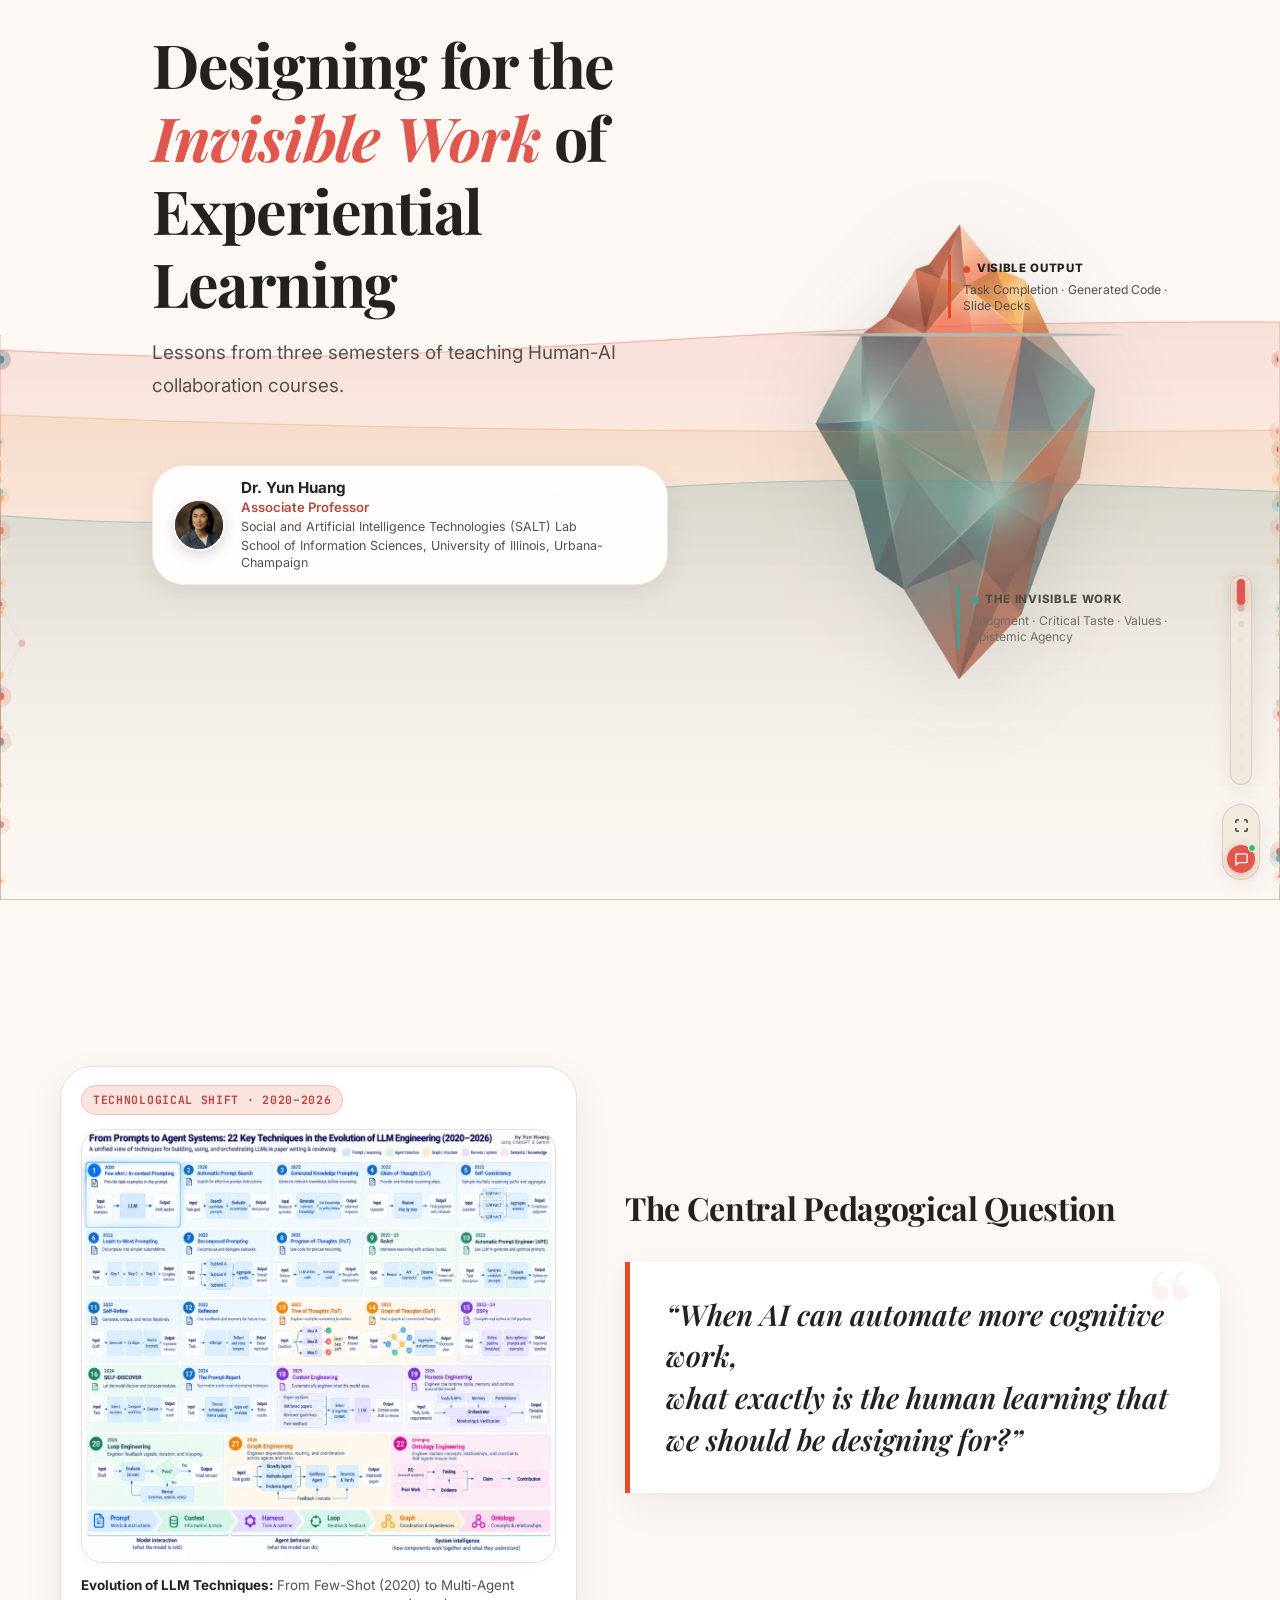
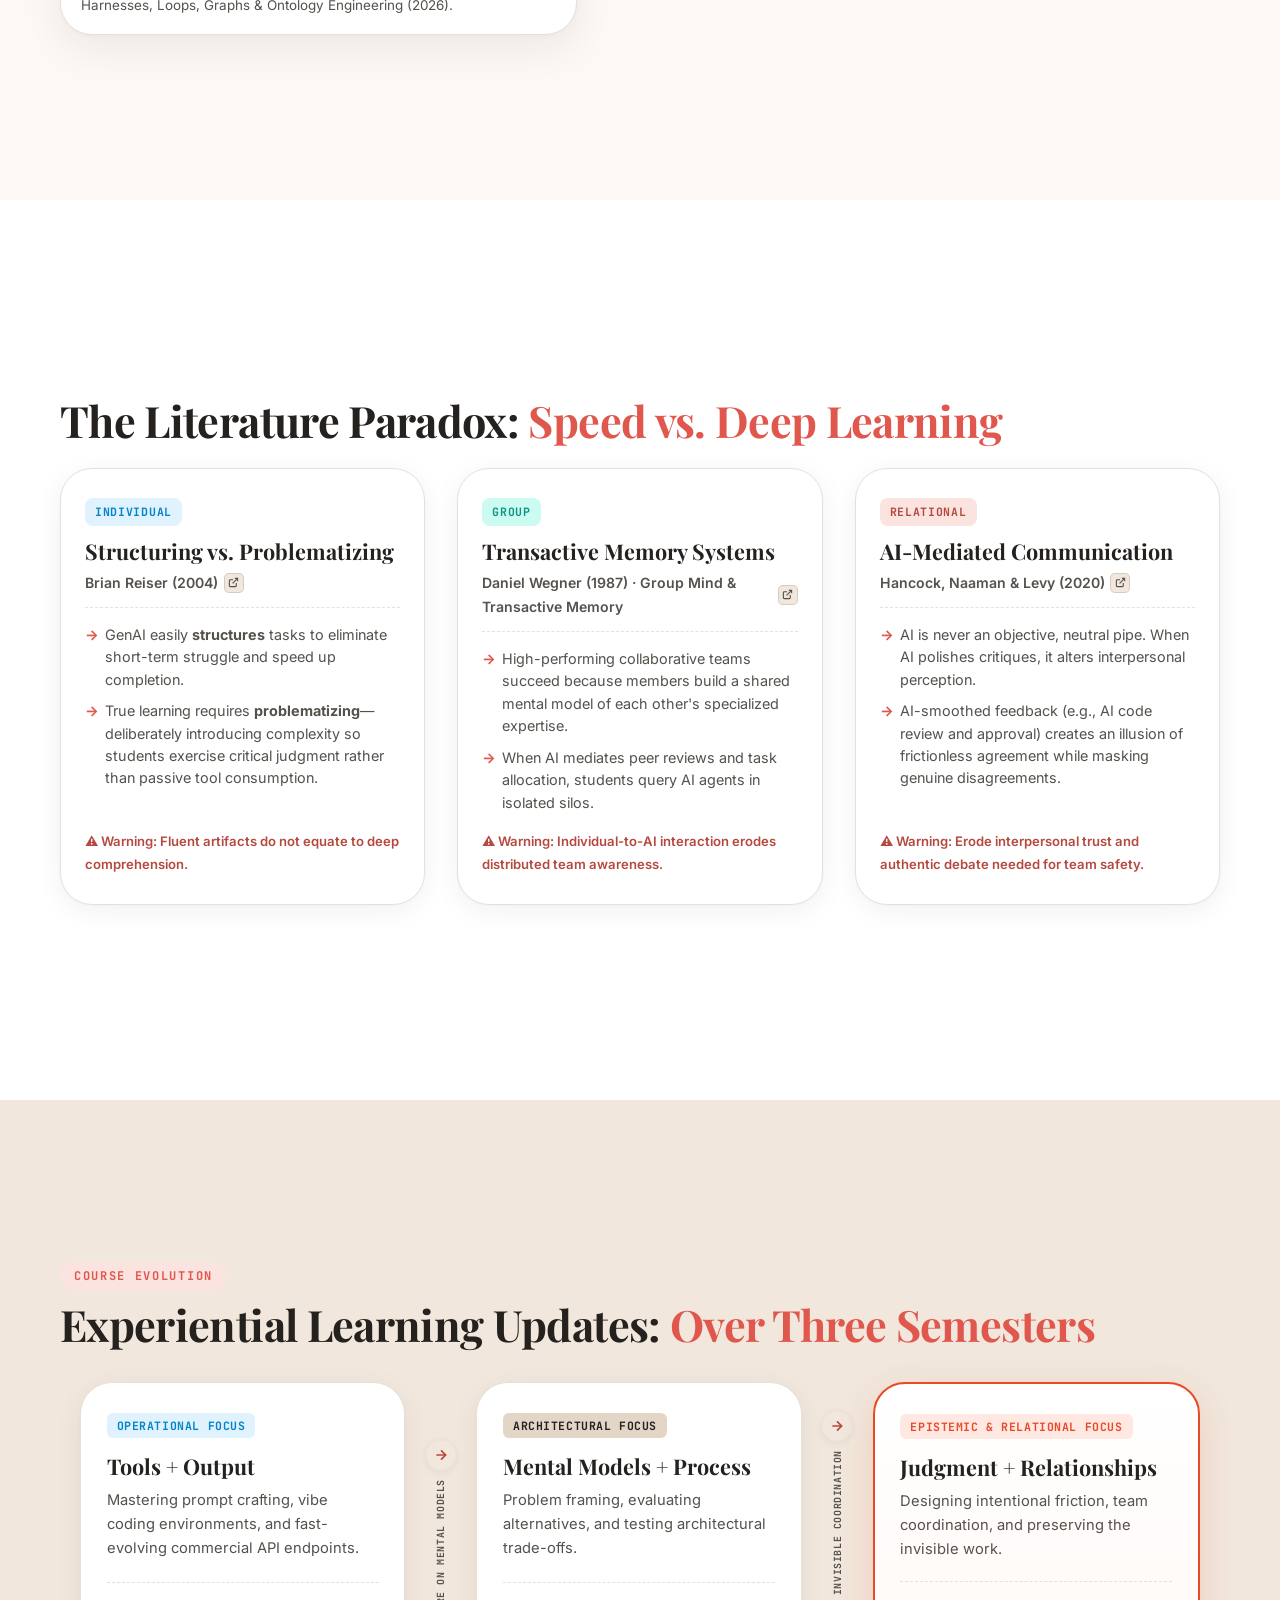
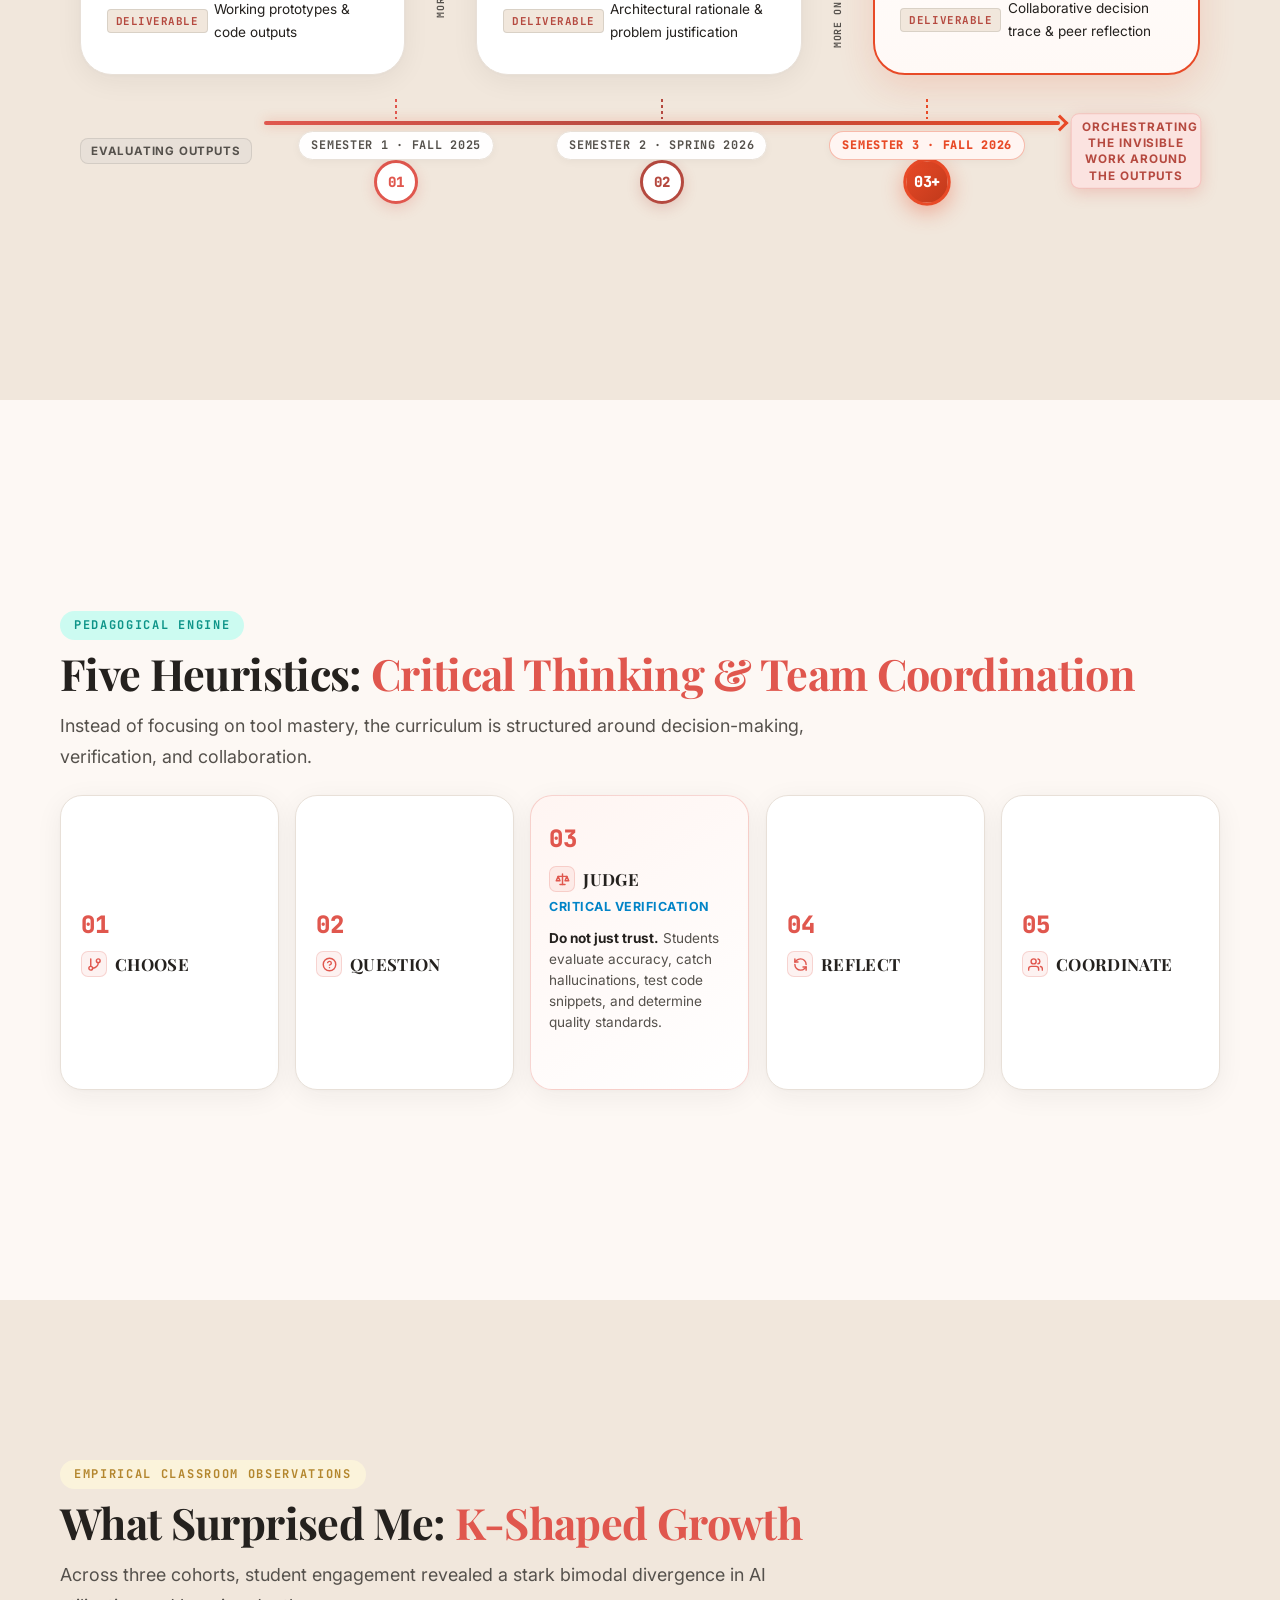
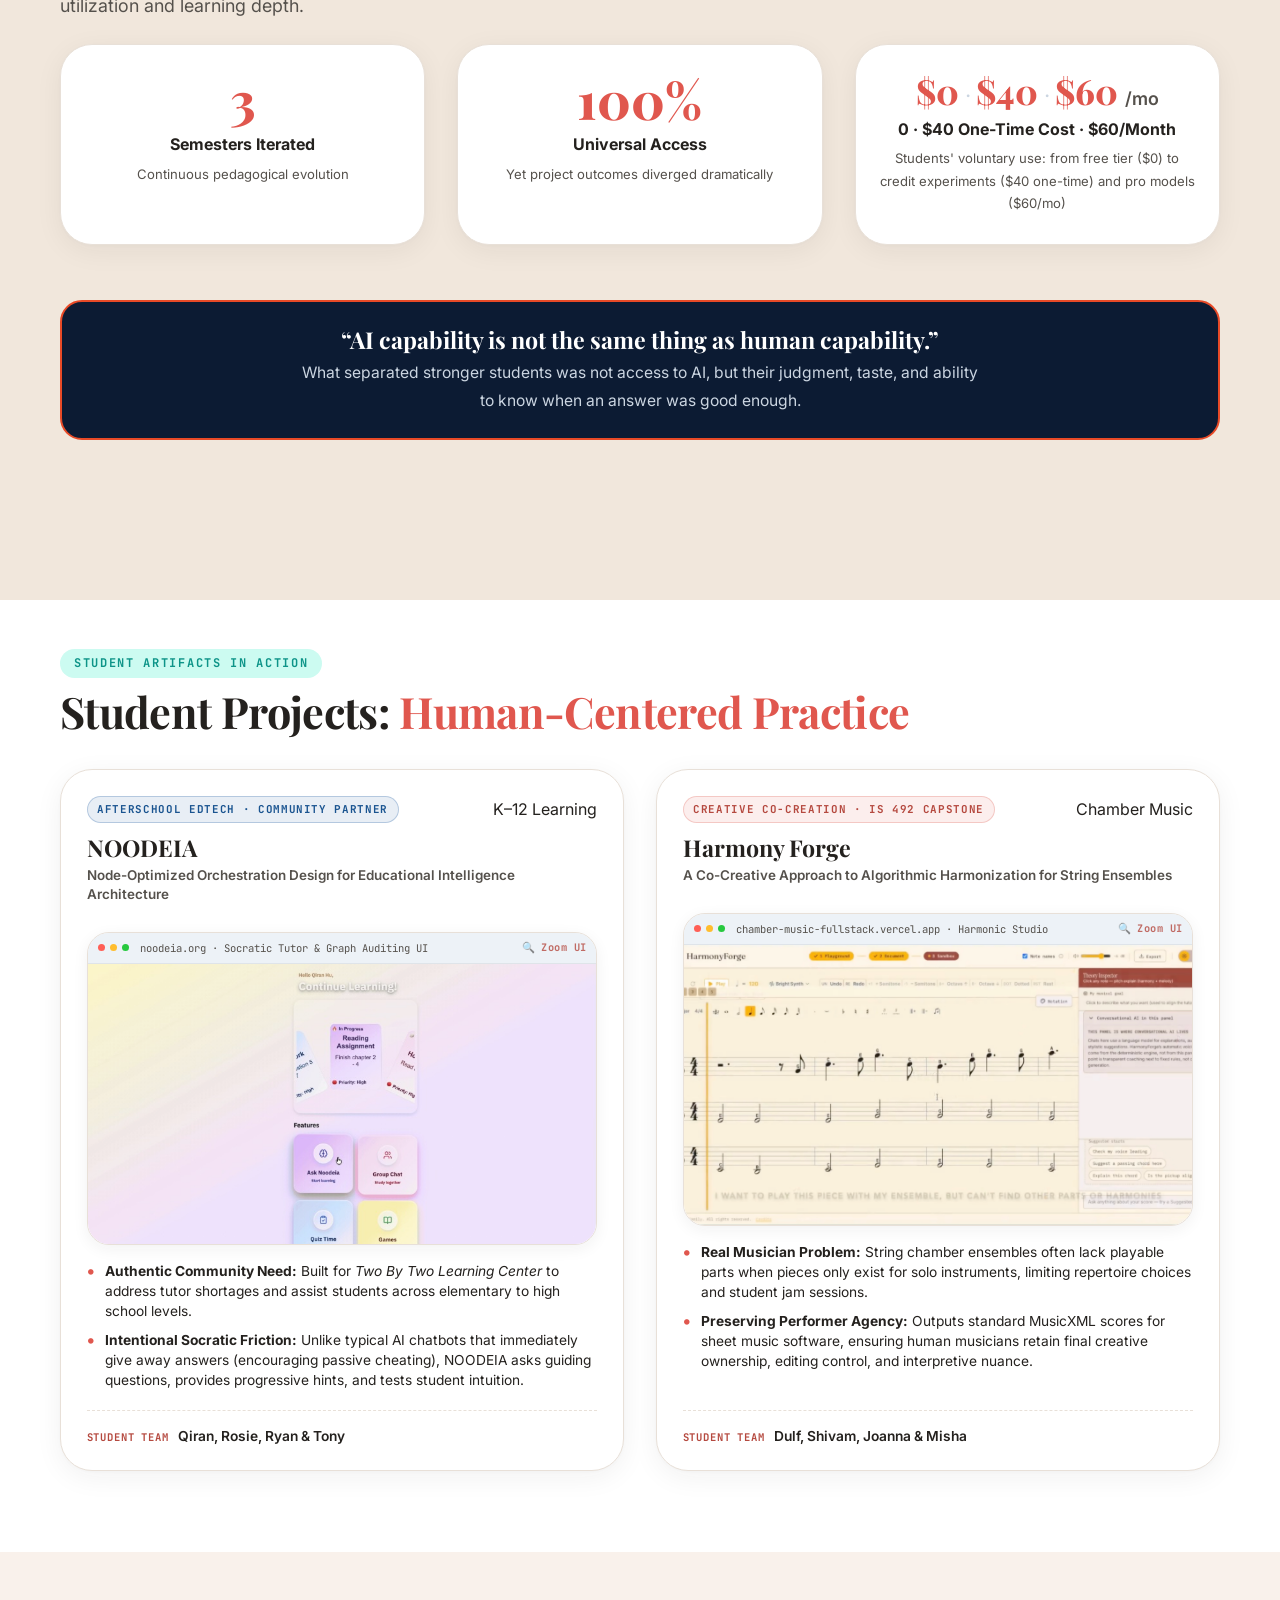
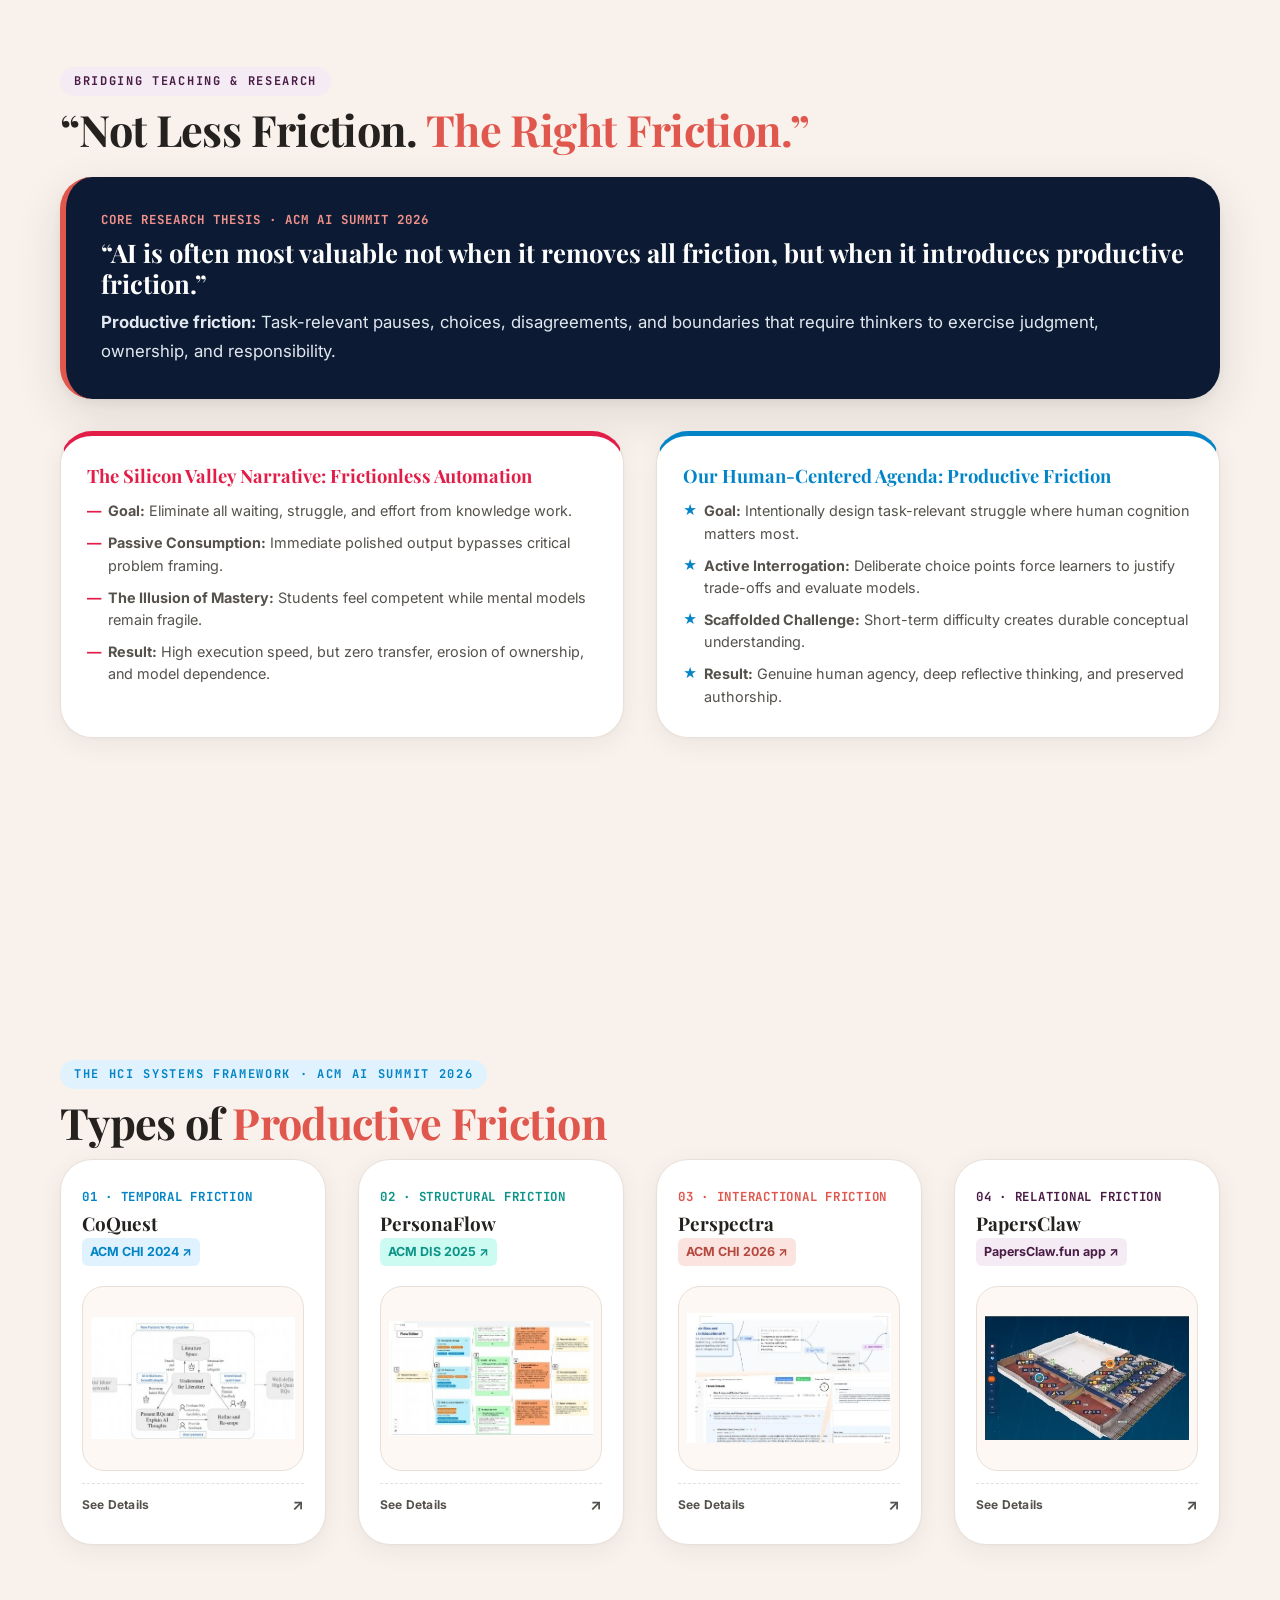
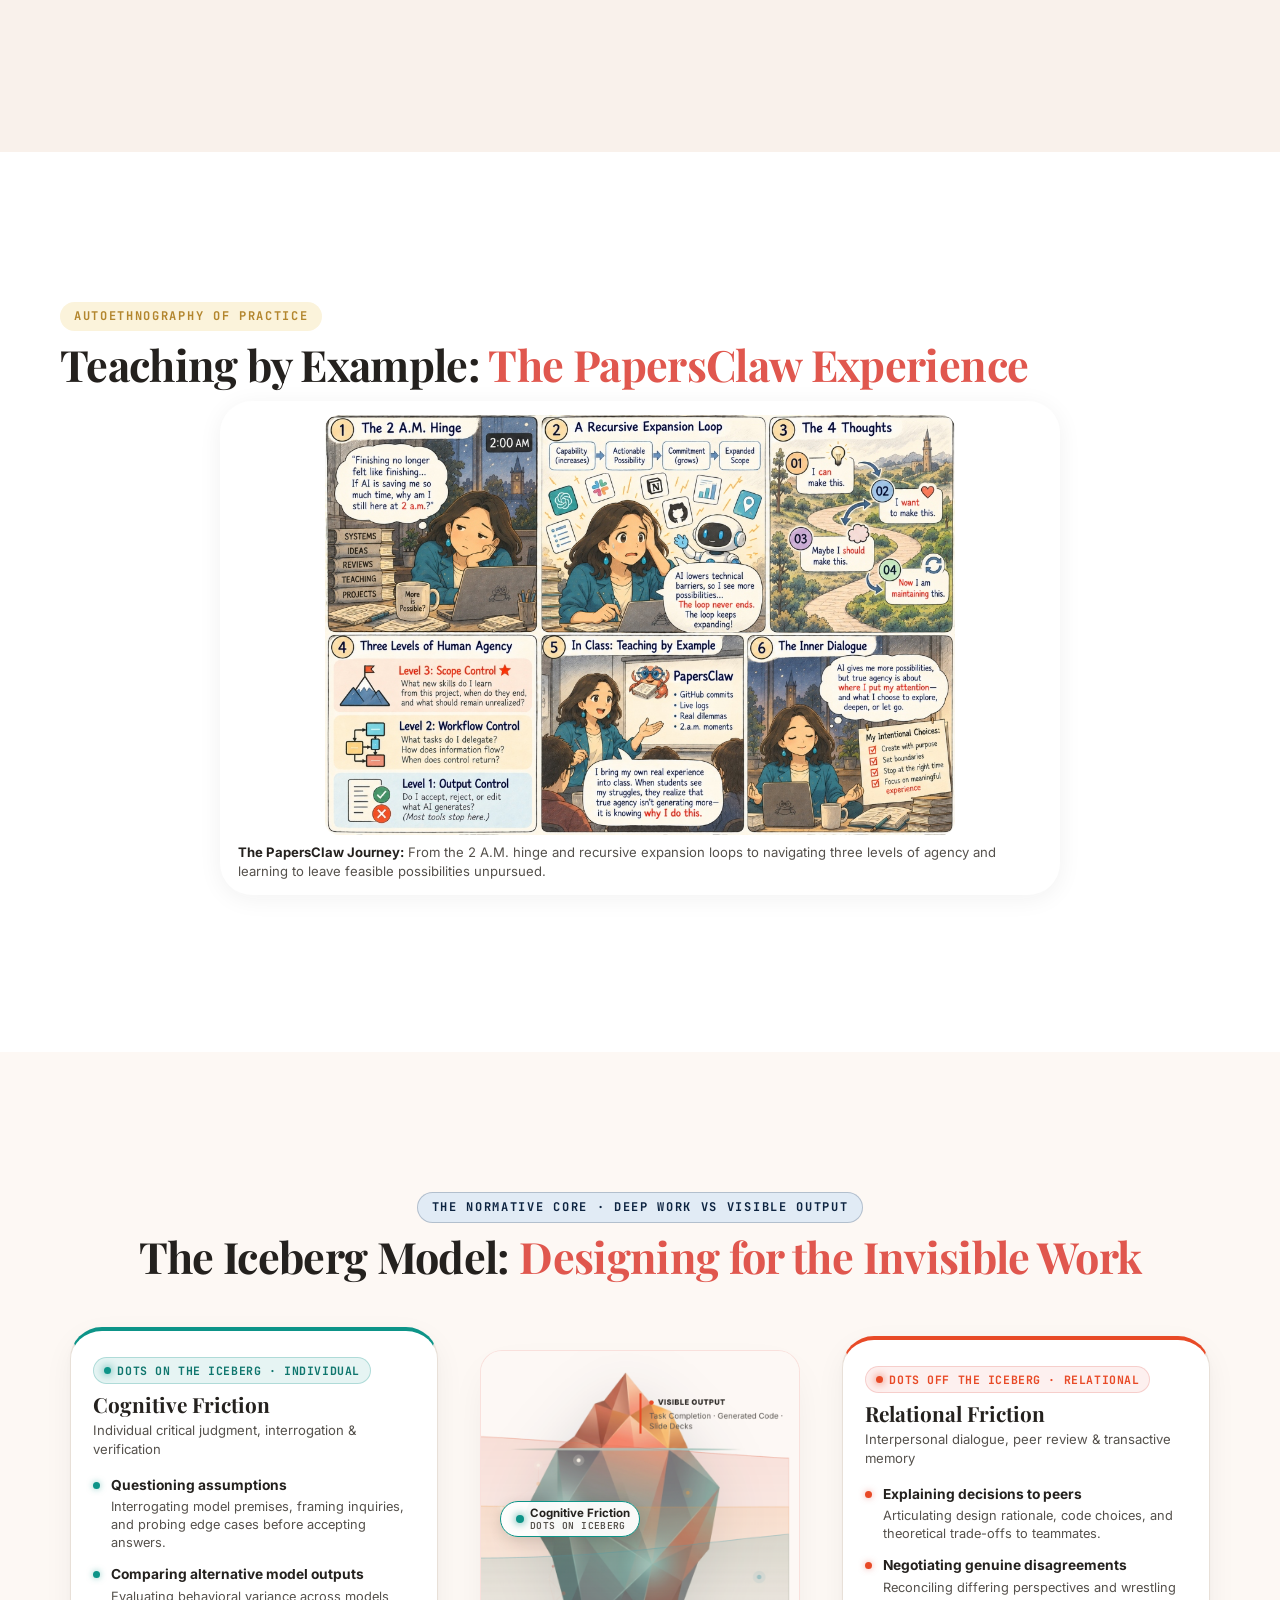
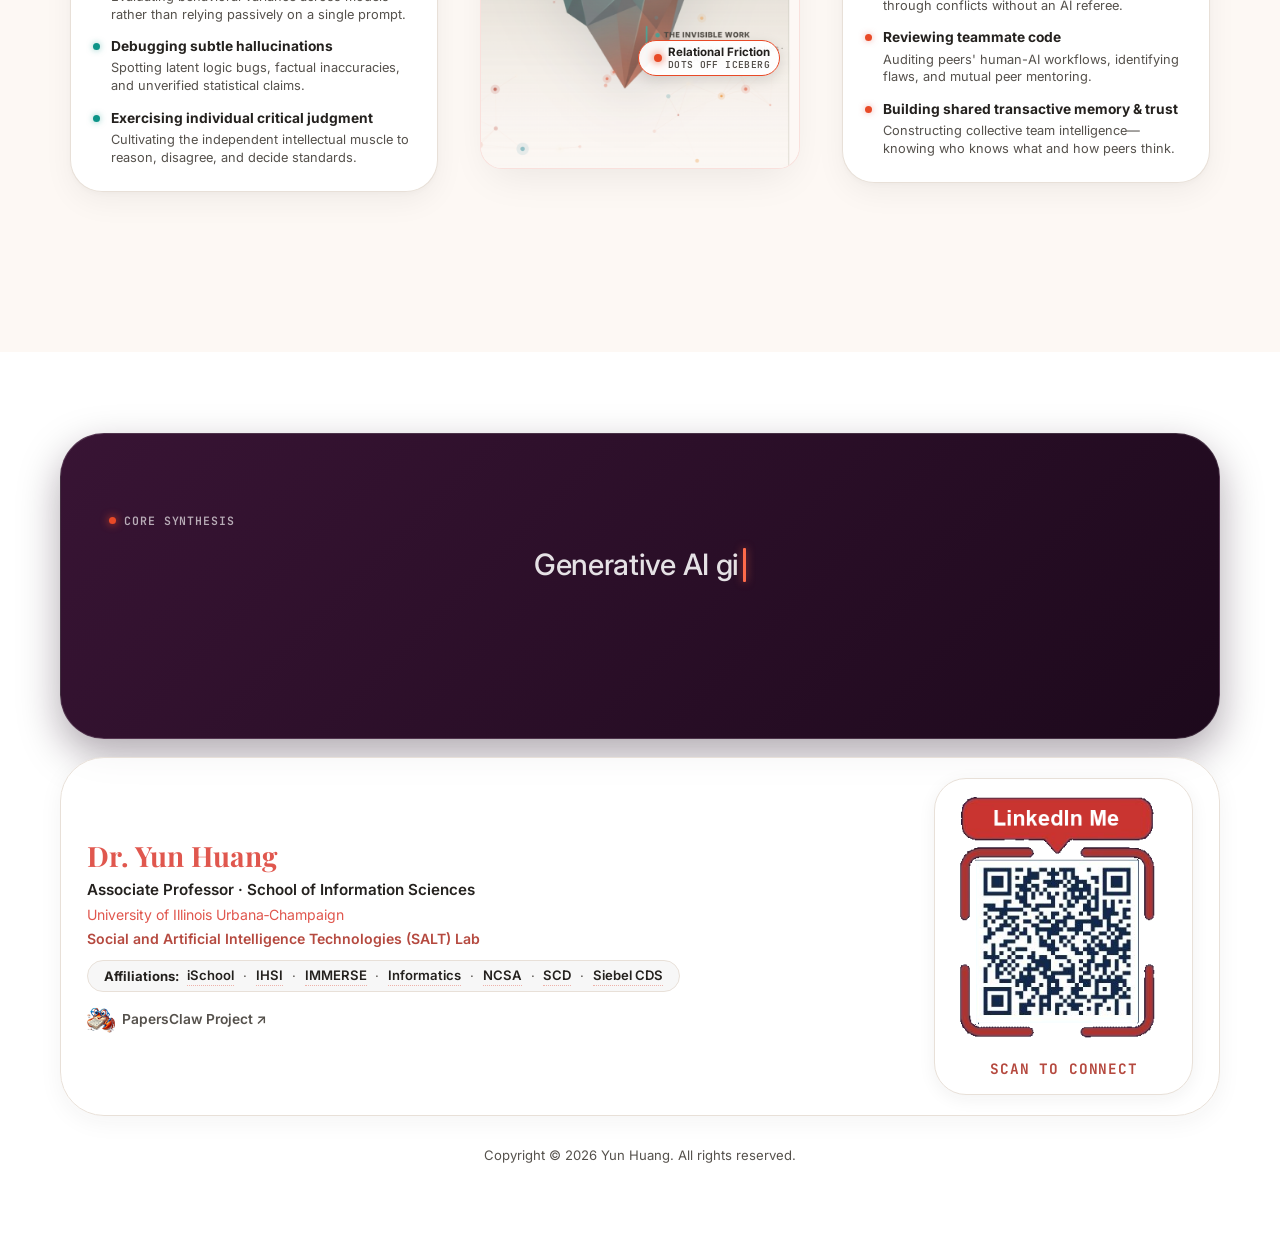
==== commit 65623da7: "Publish website release 19" ====
--- a/index.html
+++ b/index.html
@@ -1 +1 @@
-<!DOCTYPE html> <html lang="en"> <head> <meta charset="UTF-8"> <meta name="viewport" content="width=device-width,initial-scale=1"> <title>Designing for the Invisible Work of Experiential Learning in the Era of AI — Dr. Yun Huang</title> <meta name="description" content="An interactive warm editorial scrollytelling presentation on embedding Human-Centered Design and Productive Friction into AI experiential learning, by Dr. Yun Huang at the Siebel Center for Design, UIUC."> <meta property="og:title" content="Designing for the Invisible Work — Dr. Yun Huang | Siebel Center for Design"> <meta property="og:type" content="article"> <link rel="icon" type="image/svg+xml" href="/assets/favicon-CUaUsV7Q.svg"> <script async src="https://www.googletagmanager.com/gtag/js?id=G-7DETVVKDY9"></script> <script>function gtag(){dataLayer.push(arguments)}window.dataLayer=window.dataLayer||[],gtag("js",new Date),gtag("config","G-7DETVVKDY9")</script> <script type="module" crossorigin src="/assets/app-Bim8PVyM.js"></script> <link rel="stylesheet" crossorigin href="/assets/app-D-j6XpRJ.css"> </head> <body> <div class="progress-bar" aria-hidden="true"></div> <div class="top-hover-zone" id="topHoverZone" aria-hidden="true"></div> <header class="nav-header on-first-page" id="topNav"> <div class="nav-brand"> <div class="nav-logo" aria-hidden="true">YH</div> <div class="nav-title"> Dr. Yun Huang <span>Associate Professor · School of Information Sciences, University of Illinois, Urbana-Champaign</span> </div> </div> <div class="nav-controls"> <div class="course-badge"> <svg width="12" height="12" viewBox="0 0 24 24" fill="none" stroke="currentColor" stroke-width="2.5"> <circle cx="12" cy="12" r="10"/> <path d="M12 16v-4m0-4h.01"/> </svg> SCD Talk · Sept 2026 </div> </div> </header> <nav class="vertical-progress-dock" id="verticalProgressDock" aria-label="12-Slide Deck Progress"> <div class="dock-thumb" id="dockThumb" role="slider" aria-label="Slide Scrubber" aria-valuemin="1" aria-valuemax="12" aria-valuenow="1" tabindex="0" title="Drag up or down to scrub through slides"> <span class="thumb-tooltip" id="thumbTooltip">0:00 · The Pedagogical Pivot</span> </div> <a href="#slide-1" class="vertical-progress-pill active" data-slide="1" aria-label="Slide 1: The Pedagogical Pivot"> <span class="pill-tooltip">0:00 · The Pedagogical Pivot</span> </a> <a href="#slide-2" class="vertical-progress-pill" data-slide="2" aria-label="Slide 2: The Central Question"> <span class="pill-tooltip">0:30 · The Central Question</span> </a> <a href="#slide-3" class="vertical-progress-pill" data-slide="3" aria-label="Slide 3: Literature Paradox"> <span class="pill-tooltip">0:45 · Literature Paradox</span> </a> <a href="#slide-4" class="vertical-progress-pill" data-slide="4" aria-label="Slide 4: Three Semesters Updates"> <span class="pill-tooltip">1:15 · Three Semesters Updates</span> </a> <a href="#slide-5" class="vertical-progress-pill" data-slide="5" aria-label="Slide 5: Five Heuristics"> <span class="pill-tooltip">1:45 · Five Heuristics</span> </a> <a href="#slide-6" class="vertical-progress-pill" data-slide="6" aria-label="Slide 6: K-Shaped Growth"> <span class="pill-tooltip">2:45 · K-Shaped Growth</span> </a> <a href="#slide-7" class="vertical-progress-pill" data-slide="7" aria-label="Slide 7: Student Projects"> <span class="pill-tooltip">3:30 · Student Projects</span> </a> <a href="#slide-8" class="vertical-progress-pill" data-slide="8" aria-label="Slide 8: The Right Friction"> <span class="pill-tooltip">4:00 · The Right Friction</span> </a> <a href="#slide-9" class="vertical-progress-pill" data-slide="9" aria-label="Slide 9: 4 Types of Friction"> <span class="pill-tooltip">4:40 · 4 Types of Friction</span> </a> <a href="#slide-10" class="vertical-progress-pill" data-slide="10" aria-label="Slide 10: PapersClaw & Scope Control"> <span class="pill-tooltip">5:20 · PapersClaw & Scope Control</span> </a> <a href="#slide-11" class="vertical-progress-pill" data-slide="11" aria-label="Slide 11: The Iceberg Model"> <span class="pill-tooltip">6:10 · The Iceberg Model</span> </a> <a href="#slide-12" class="vertical-progress-pill" data-slide="12" aria-label="Slide 12: Designing for Invisible Work"> <span class="pill-tooltip">6:55 · Designing for Invisible Work</span> </a> </nav> <div class="bottom-controls" id="bottomControls" aria-label="Presenter Controls"> <button class="bottom-btn" id="btnFullscreen" aria-label="Toggle Fullscreen" title="Toggle Fullscreen (F)"> <svg width="15" height="15" viewBox="0 0 24 24" fill="none" stroke="currentColor" stroke-width="2"> <path d="M8 3H5a2 2 0 0 0-2 2v3m18 0V5a2 2 0 0 0-2-2h-3m0 18h3a2 2 0 0 0 2-2v-3M3 16v3a2 2 0 0 0 2 2h3"/> </svg> <span class="btn-tooltip">Fullscreen (F)</span> </button> <button class="bottom-btn cw-launcher" id="cwLauncher" aria-label="Contact Us" title="Contact Us" aria-haspopup="dialog" aria-expanded="false"> <span class="cw-ping"></span> <svg class="cw-icon-msg" width="15" height="15" viewBox="0 0 24 24" fill="none" stroke="currentColor" stroke-width="2" stroke-linecap="round" stroke-linejoin="round"> <path d="M21 15a2 2 0 0 1-2 2H7l-4 4V5a2 2 0 0 1 2-2h14a2 2 0 0 1 2 2z"/> </svg> <svg class="cw-icon-close" width="15" height="15" viewBox="0 0 24 24" fill="none" stroke="currentColor" stroke-width="2" stroke-linecap="round" stroke-linejoin="round"> <line x1="18" y1="6" x2="6" y2="18"/> <line x1="6" y1="6" x2="18" y2="18"/> </svg> <span class="btn-tooltip">Contact Us</span> </button> </div> <section class="section section--cream hero" id="slide-1"> <canvas id="heroWaveCanvas" class="hero-wave-canvas" aria-hidden="true"></canvas> <div class="hero-inner"> <div class="hero-text"> <h1 class="hero-title"> Designing for the <em>Invisible Work</em> of Experiential Learning </h1> <p class="hero-description"> Lessons from three semesters of teaching Human-AI collaboration courses. </p> <div class="hero-speaker"> <div class="hero-speaker-avatar"> <img src="/assets/yun_huang-CgcAdXYY.jpg?v=headshot_v2" alt="Dr. Yun Huang"> </div> <div class="hero-speaker-info"> <strong>Dr. Yun Huang</strong> <span class="speaker-role">Associate Professor</span> <span class="speaker-affiliation">Social and Artificial Intelligence Technologies (SALT) Lab</span> <span class="speaker-affiliation">School of Information Sciences, University of Illinois, Urbana-Champaign</span> </div> </div> </div> <div class="hero-visual"> <div class="hero-iceberg-wrapper"> <img src="/assets/hero_iceberg-BILG-JTS.png?v=transparent" alt="Experiential Learning Iceberg Model" class="hero-iceberg-img"> <div class="hero-iceberg-tag hero-iceberg-tag--above"> <div class="tag-title"><span class="dot"></span> Visible Output</div> <span class="tag-sub">Task Completion · Generated Code · Slide Decks</span> </div> <div class="hero-iceberg-tag hero-iceberg-tag--below"> <div class="tag-title"><span class="dot dot--teal"></span> The Invisible Work</div> <span class="tag-sub">Judgment · Critical Taste · Values · Epistemic Agency</span> </div> </div> </div> </div> </section> <section class="section section--cream central-question-page" id="slide-2" style="background:var(--cream)!important"> <div class="section-inner"> <div class="question-page-grid"> <div class="question-page-media reveal-left"> <div class="infographic-preview-card" data-popup-target="modal-prompt-evolution" role="button" tabindex="0" title="Click to view full high-res infographic"> <div class="infographic-badge-bar"> <span class="infographic-pill">Technological Shift · 2020–2026</span> </div> <div class="infographic-image-frame"> <img src="/assets/prompt_evolution-LneA-CwV.jpg?v=22tech" alt="From Prompts to Agent Systems: 22 Key Techniques in the Evolution of LLM Engineering (2020-2026)"> </div> <div class="infographic-caption-bar"> <strong>Evolution of LLM Techniques:</strong> From Few-Shot (2020) to Multi-Agent Harnesses, Loops, Graphs & Ontology Engineering (2026). </div> </div> </div> <div class="question-page-content reveal-right"> <h2 class="question-page-heading">The Central Pedagogical Question</h2> <div class="hero-question-display"> <blockquote class="hero-question-quote"> “When AI can automate more cognitive work,<br> what exactly is the human learning that we should be designing for?” </blockquote> </div> </div> </div> </div> </section> <section class="section section--white" id="slide-3"> <div class="section-inner"> <div class="section-header reveal"> <h2>The Literature Paradox: <span class="accent">Speed vs. Deep Learning</span></h2> </div> <div class="theory-trio reveal stagger"> <div class="theory-card" style="--i:0"> <span class="theory-badge badge-sky">Individual</span> <h3> <a href="https://doi.org/10.1207/s15327809jls1303_2" target="_blank" rel="noopener" class="paper-link" title="Read Brian Reiser (2004) Original Paper"> Structuring vs. Problematizing </a> </h3> <div class="theory-author"> <a href="https://doi.org/10.1207/s15327809jls1303_2" target="_blank" rel="noopener" class="author-citation-link" title="Brian Reiser (2004) Journal of the Learning Sciences"> Brian Reiser (2004) <span class="citation-icon-btn" aria-label="Open paper"><svg width="11" height="11" viewBox="0 0 24 24" fill="none" stroke="currentColor" stroke-width="2.4"> <path d="M18 13v6a2 2 0 0 1-2 2H5a2 2 0 0 1-2-2V8a2 2 0 0 1 2-2h6"/> <polyline points="15 3 21 3 21 9"/> <line x1="10" y1="14" x2="21" y2="3"/> </svg></span> </a> </div> <ul class="theory-bullets"> <li>GenAI easily <strong>structures</strong> tasks to eliminate short-term struggle and speed up completion. </li> <li>True learning requires <strong>problematizing</strong>—deliberately introducing complexity so students exercise critical judgment rather than passive tool consumption.</li> </ul> <div class="theory-warning">⚠️ Warning: Fluent artifacts do not equate to deep comprehension.</div> </div> <div class="theory-card" style="--i:1"> <span class="theory-badge badge-teal">Group</span> <h3> <a href="https://doi.org/10.1007/978-1-4612-4634-3_9" target="_blank" rel="noopener" class="paper-link" title="Read Daniel Wegner (1987) Original Paper"> Transactive Memory Systems </a> </h3> <div class="theory-author"> <a href="https://doi.org/10.1007/978-1-4612-4634-3_9" target="_blank" rel="noopener" class="author-citation-link" title="Daniel Wegner (1987) Transactive Memory in Theories of Group Behavior"> Daniel Wegner (1987) · Group Mind &amp; Transactive Memory <span class="citation-icon-btn" aria-label="Open paper"><svg width="11" height="11" viewBox="0 0 24 24" fill="none" stroke="currentColor" stroke-width="2.4"> <path d="M18 13v6a2 2 0 0 1-2 2H5a2 2 0 0 1-2-2V8a2 2 0 0 1 2-2h6"/> <polyline points="15 3 21 3 21 9"/> <line x1="10" y1="14" x2="21" y2="3"/> </svg></span> </a> </div> <ul class="theory-bullets"> <li>High-performing collaborative teams succeed because members build a shared mental model of each other's specialized expertise.</li> <li>When AI mediates peer reviews and task allocation, students query AI agents in isolated silos.</li> </ul> <div class="theory-warning">⚠️ Warning: Individual-to-AI interaction erodes distributed team awareness.</div> </div> <div class="theory-card" style="--i:2"> <span class="theory-badge badge-orange">Relational</span> <h3> <a href="https://doi.org/10.1093/jcmc/zmz022" target="_blank" rel="noopener" class="paper-link" title="Read Hancock et al. (2020) Original Paper"> AI-Mediated Communication </a> </h3> <div class="theory-author"> <a href="https://doi.org/10.1093/jcmc/zmz022" target="_blank" rel="noopener" class="author-citation-link" title="Hancock, Naaman &amp; Levy (2020) Journal of Computer-Mediated Communication"> Hancock, Naaman &amp; Levy (2020) <span class="citation-icon-btn" aria-label="Open paper"><svg width="11" height="11" viewBox="0 0 24 24" fill="none" stroke="currentColor" stroke-width="2.4"> <path d="M18 13v6a2 2 0 0 1-2 2H5a2 2 0 0 1-2-2V8a2 2 0 0 1 2-2h6"/> <polyline points="15 3 21 3 21 9"/> <line x1="10" y1="14" x2="21" y2="3"/> </svg></span> </a> </div> <ul class="theory-bullets"> <li>AI is never an objective, neutral pipe. When AI polishes critiques, it alters interpersonal perception. </li> <li>AI-smoothed feedback (e.g., AI code review and approval) creates an illusion of frictionless agreement while masking genuine disagreements. </li> </ul> <div class="theory-warning">⚠️ Warning: Erode interpersonal trust and authentic debate needed for team safety. </div> </div> </div> </div> </section> <section class="section section--sand" id="slide-4"> <div class="section-inner"> <div class="section-header reveal"> <div class="section-label section-label--coral">Course Evolution</div> <h2>Experiential Learning Updates: <span class="accent">Over Three Semesters</span></h2> </div> <div class="goals-timeline timeline-unfold-container reveal" id="goalsTimeline"> <div class="timeline-cards-row"> <div class="timeline-card" style="--i:0"> <div class="timeline-card-header"> <span class="timeline-level-badge level-operational">Operational Focus</span> </div> <h4>Tools + Output</h4> <p>Mastering prompt crafting, vibe coding environments, and fast-evolving commercial API endpoints.</p> <div class="evolution-card-meta"> <span class="meta-tag">Deliverable</span> Working prototypes &amp; code outputs </div> </div> <div class="timeline-flow-connector" aria-hidden="true"> <div class="flow-circle"> <svg width="16" height="16" viewBox="0 0 24 24" fill="none" stroke="currentColor" stroke-width="2.5"> <path d="M5 12h14M12 5l7 7-7 7"/> </svg> </div> <span class="flow-text">More on Mental Models</span> </div> <div class="timeline-card" style="--i:1"> <div class="timeline-card-header"> <span class="timeline-level-badge level-architectural">Architectural Focus</span> </div> <h4>Mental Models + Process</h4> <p>Problem framing, evaluating alternatives, and testing architectural trade-offs.</p> <div class="evolution-card-meta"> <span class="meta-tag">Deliverable</span> Architectural rationale &amp; problem justification </div> </div> <div class="timeline-flow-connector" aria-hidden="true"> <div class="flow-circle"> <svg width="16" height="16" viewBox="0 0 24 24" fill="none" stroke="currentColor" stroke-width="2.5"> <path d="M5 12h14M12 5l7 7-7 7"/> </svg> </div> <span class="flow-text">More on Invisible Coordination</span> </div> <div class="timeline-card timeline-card--culmination" style="--i:2"> <div class="timeline-card-header"> <span class="timeline-level-badge level-relational">Epistemic &amp; Relational Focus</span> </div> <h4>Judgment + Relationships</h4> <p>Designing intentional friction, team coordination, and preserving the invisible work.</p> <div class="evolution-card-meta"> <span class="meta-tag">Deliverable</span> Collaborative decision trace &amp; peer reflection </div> </div> </div> <div class="timeline-track-header"> <div class="timeline-track-with-labels"> <span class="timeline-edge-label timeline-edge-label--start">Evaluating Outputs</span> <div class="timeline-track-inner"> <div class="timeline-milestones"> <div class="timeline-milestone milestone-1"> <div class="milestone-dot"><span class="dot-num">01</span></div> <div class="milestone-time">Semester 1 · Fall 2025</div> <div class="milestone-stem"></div> </div> <div class="timeline-milestone milestone-2"> <div class="milestone-dot"><span class="dot-num">02</span></div> <div class="milestone-time">Semester 2 · Spring 2026</div> <div class="milestone-stem"></div> </div> <div class="timeline-milestone milestone-3"> <div class="milestone-dot"><span class="dot-num">03+</span></div> <div class="milestone-time">Semester 3 · Fall 2026</div> <div class="milestone-stem"></div> </div> </div> <div class="timeline-track-line" aria-hidden="true"> <div class="timeline-track-fill"></div> <div class="timeline-track-arrow"></div> </div> </div> <span class="timeline-edge-label timeline-edge-label--end">Orchestrating the invisible work around the outputs</span> </div> </div> </div> </div> </section> <section class="section section--cream" id="slide-5"> <div class="section-inner"> <div class="section-header reveal"> <div class="section-label section-label--teal">Pedagogical Engine</div> <h2>Five Heuristics: <span class="accent">Critical Thinking & Team Coordination</span></h2> <p class="section-desc"> Instead of focusing on tool mastery, the curriculum is structured around decision-making, verification, and collaboration. </p> </div> <div class="pipeline-track reveal"> <div class="pipeline-step auto-flipped" style="--i:0"> <div class="pipeline-card-inner"> <div class="pipeline-card-front"> <div class="pipeline-number">01</div> <h4> <span class="step-logo" aria-hidden="true"> <svg width="15" height="15" viewBox="0 0 24 24" fill="none" stroke="currentColor" stroke-width="2.3" stroke-linecap="round" stroke-linejoin="round"> <path d="M6 3v12"></path> <circle cx="18" cy="6" r="3"></circle> <circle cx="6" cy="18" r="3"></circle> <path d="M18 9a9 9 0 0 1-9 9"></path> </svg> </span> CHOOSE </h4> </div> <div class="pipeline-card-back"> <div class="pipeline-number">01</div> <h4> <span class="step-logo" aria-hidden="true"> <svg width="15" height="15" viewBox="0 0 24 24" fill="none" stroke="currentColor" stroke-width="2.3" stroke-linecap="round" stroke-linejoin="round"> <path d="M6 3v12"></path> <circle cx="18" cy="6" r="3"></circle> <circle cx="6" cy="18" r="3"></circle> <path d="M18 9a9 9 0 0 1-9 9"></path> </svg> </span> CHOOSE </h4> <div class="step-subtitle">Decision Making</div> <p><strong class="step-dont">Do not just produce.</strong> Students analyze task complexity, API costs, context windows, and latency to justify tool selection.</p> </div> </div> </div> <div class="pipeline-step" style="--i:1"> <div class="pipeline-card-inner"> <div class="pipeline-card-front"> <div class="pipeline-number">02</div> <h4> <span class="step-logo" aria-hidden="true"> <svg width="15" height="15" viewBox="0 0 24 24" fill="none" stroke="currentColor" stroke-width="2.3" stroke-linecap="round" stroke-linejoin="round"> <circle cx="12" cy="12" r="10"></circle> <path d="M9.09 9a3 3 0 0 1 5.83 1c0 2-3 3-3 3"></path> <line x1="12" y1="17" x2="12.01" y2="17"></line> </svg> </span> QUESTION </h4> </div> <div class="pipeline-card-back"> <div class="pipeline-number">02</div> <h4> <span class="step-logo" aria-hidden="true"> <svg width="15" height="15" viewBox="0 0 24 24" fill="none" stroke="currentColor" stroke-width="2.3" stroke-linecap="round" stroke-linejoin="round"> <circle cx="12" cy="12" r="10"></circle> <path d="M9.09 9a3 3 0 0 1 5.83 1c0 2-3 3-3 3"></path> <line x1="12" y1="17" x2="12.01" y2="17"></line> </svg> </span> QUESTION </h4> <div class="step-subtitle">Problem Framing</div> <p><strong class="step-dont">Do not just accept.</strong> Students formulate hypothesis-driven inquiries, test edge cases, and interrogate underlying model assumptions.</p> </div> </div> </div> <div class="pipeline-step" style="--i:2"> <div class="pipeline-card-inner"> <div class="pipeline-card-front"> <div class="pipeline-number">03</div> <h4> <span class="step-logo" aria-hidden="true"> <svg width="15" height="15" viewBox="0 0 24 24" fill="none" stroke="currentColor" stroke-width="2.3" stroke-linecap="round" stroke-linejoin="round"> <path d="M12 3v17"></path> <path d="M5 7h14"></path> <path d="M5 7l-3 7h6l-3-7z"></path> <path d="M19 7l-3 7h6l-3-7z"></path> <path d="M8 20h8"></path> </svg> </span> JUDGE </h4> </div> <div class="pipeline-card-back"> <div class="pipeline-number">03</div> <h4> <span class="step-logo" aria-hidden="true"> <svg width="15" height="15" viewBox="0 0 24 24" fill="none" stroke="currentColor" stroke-width="2.3" stroke-linecap="round" stroke-linejoin="round"> <path d="M12 3v17"></path> <path d="M5 7h14"></path> <path d="M5 7l-3 7h6l-3-7z"></path> <path d="M19 7l-3 7h6l-3-7z"></path> <path d="M8 20h8"></path> </svg> </span> JUDGE </h4> <div class="step-subtitle">Critical Verification</div> <p><strong class="step-dont">Do not just trust.</strong> Students evaluate accuracy, catch hallucinations, test code snippets, and determine quality standards.</p> </div> </div> </div> <div class="pipeline-step" style="--i:3"> <div class="pipeline-card-inner"> <div class="pipeline-card-front"> <div class="pipeline-number">04</div> <h4> <span class="step-logo" aria-hidden="true"> <svg width="15" height="15" viewBox="0 0 24 24" fill="none" stroke="currentColor" stroke-width="2.3" stroke-linecap="round" stroke-linejoin="round"> <path d="M21 12a9 9 0 0 0-9-9 9.75 9.75 0 0 0-6.74 2.74L3 8"></path> <polyline points="3 3 3 8 8 8"></polyline> <path d="M3 12a9 9 0 0 0 9 9 9.75 9.75 0 0 0 6.74-2.74L21 16"></path> <polyline points="16 16 21 16 21 21"></polyline> </svg> </span> REFLECT </h4> </div> <div class="pipeline-card-back"> <div class="pipeline-number">04</div> <h4> <span class="step-logo" aria-hidden="true"> <svg width="15" height="15" viewBox="0 0 24 24" fill="none" stroke="currentColor" stroke-width="2.3" stroke-linecap="round" stroke-linejoin="round"> <path d="M21 12a9 9 0 0 0-9-9 9.75 9.75 0 0 0-6.74 2.74L3 8"></path> <polyline points="3 3 3 8 8 8"></polyline> <path d="M3 12a9 9 0 0 0 9 9 9.75 9.75 0 0 0 6.74-2.74L21 16"></path> <polyline points="16 16 21 16 21 21"></polyline> </svg> </span> REFLECT </h4> <div class="step-subtitle">Durable Synthesis</div> <p><strong class="step-dont">Do not just automate.</strong> Students articulate why specific paths were chosen, document rejected alternatives, and distill portable models.</p> </div> </div> </div> <div class="pipeline-step" style="--i:4"> <div class="pipeline-card-inner"> <div class="pipeline-card-front"> <div class="pipeline-number">05</div> <h4> <span class="step-logo" aria-hidden="true"> <svg width="15" height="15" viewBox="0 0 24 24" fill="none" stroke="currentColor" stroke-width="2.3" stroke-linecap="round" stroke-linejoin="round"> <path d="M17 21v-2a4 4 0 0 0-4-4H5a4 4 0 0 0-4 4v2"></path> <circle cx="9" cy="7" r="4"></circle> <path d="M23 21v-2a4 4 0 0 0-3-3.87"></path> <path d="M16 3.13a4 4 0 0 1 0 7.75"></path> </svg> </span> COORDINATE </h4> </div> <div class="pipeline-card-back"> <div class="pipeline-number">05</div> <h4> <span class="step-logo" aria-hidden="true"> <svg width="15" height="15" viewBox="0 0 24 24" fill="none" stroke="currentColor" stroke-width="2.3" stroke-linecap="round" stroke-linejoin="round"> <path d="M17 21v-2a4 4 0 0 0-4-4H5a4 4 0 0 0-4 4v2"></path> <circle cx="9" cy="7" r="4"></circle> <path d="M23 21v-2a4 4 0 0 0-3-3.87"></path> <path d="M16 3.13a4 4 0 0 1 0 7.75"></path> </svg> </span> COORDINATE </h4> <div class="step-subtitle">Human Teamwork</div> <p><strong class="step-dont">Do not just work individually.</strong> Students divide system architectures across peers, conduct peer reviews, and establish shared team memory.</p> </div> </div> </div> </div> </div> </section> <section class="section section--sand" id="slide-6"> <div class="section-inner"> <div class="section-header reveal"> <div class="section-label section-label--gold">Empirical Classroom Observations</div> <h2>What Surprised Me: <span class="accent">K-Shaped Growth</span></h2> <p class="section-desc"> Across three cohorts, student engagement revealed a stark bimodal divergence in AI utilization and learning depth. </p> </div> <div class="metrics reveal stagger"> <div class="metric" style="--i:0"> <div class="metric-value" data-count="3">0</div> <div class="metric-label">Semesters Iterated</div> <div class="metric-sub">Continuous pedagogical evolution</div> </div> <div class="metric" style="--i:1"> <div class="metric-value" data-count="100" data-suffix="%">0%</div> <div class="metric-label">Universal Access</div> <div class="metric-sub">Yet project outcomes diverged dramatically</div> </div> <div class="metric" style="--i:2"> <div class="metric-value metric-value--tiered"> <span class="m-val">$0</span> <span class="m-sep">·</span> <span class="m-val" data-prefix="$" data-count="40">$0</span> <span class="m-sep">·</span> <span class="m-val" data-prefix="$" data-count="60">$0</span><span class="m-unit">/mo</span> </div> <div class="metric-label">0 · $40 One-Time Cost · $60/Month</div> <div class="metric-sub">Students' voluntary use: from free tier ($0) to credit experiments ($40 one-time) and pro models ($60/mo)</div> </div> </div> <div class="central-quote-banner reveal"> <h3>“AI capability is not the same thing as human capability.”</h3> <p>What separated stronger students was not access to AI, but their judgment, taste, and ability to know when an answer was good enough.</p> </div> </div> </section> <section class="section section--white" id="slide-7"> <div class="section-inner"> <div class="section-header reveal"> <div class="section-label section-label--teal">Student Artifacts in Action</div> <h2>Student Projects: <span class="accent">Human-Centered Practice</span></h2> </div> <div class="sample-projects-grid reveal"> <div class="project-showcase-card"> <div class="project-card-header"> <div class="project-top-meta"> <span class="project-badge badge-edtech">Afterschool EdTech · Community Partner</span> <span class="meta-tag">K–12 Learning</span> </div> <h3>NOODEIA</h3> <div class="project-full-title"> Node-Optimized Orchestration Design for Educational Intelligence Architecture </div> </div> <div class="project-thumb-frame" data-popup-target="modal-project-noodeia" role="button" tabindex="0" title="Click to view full NOODEIA system interface"> <div class="project-thumb-browser-bar"> <span class="browser-dot dot-red"></span> <span class="browser-dot dot-yellow"></span> <span class="browser-dot dot-green"></span> <span class="browser-address">noodeia.org · Socratic Tutor &amp; Graph Auditing UI</span> <span class="project-thumb-zoom">🔍 Zoom UI</span> </div> <div class="project-thumb-img-wrap"> <img src="/assets/noodeia-DO3NQMH8.jpg" alt="NOODEIA Socratic Tutor Application Interface" class="project-thumb-img"> </div> </div> <ul class="project-highlights"> <li> <strong>Authentic Community Need:</strong> Built for <em>Two By Two Learning Center</em> to address tutor shortages and assist students across elementary to high school levels. </li> <li> <strong>Intentional Socratic Friction:</strong> Unlike typical AI chatbots that immediately give away answers (encouraging passive cheating), NOODEIA asks guiding questions, provides progressive hints, and tests student intuition. </li> </ul> <p class="project-team"><span class="project-team-label">Student Team</span> Qiran, Rosie, Ryan &amp; Tony</p> </div> <div class="project-showcase-card"> <div class="project-card-header"> <div class="project-top-meta"> <span class="project-badge badge-music">Creative Co-Creation · IS 492 Capstone</span> <span class="meta-tag">Chamber Music</span> </div> <h3>Harmony Forge</h3> <div class="project-full-title"> A Co-Creative Approach to Algorithmic Harmonization for String Ensembles </div> </div> <div class="project-thumb-frame" data-popup-target="modal-project-harmony" role="button" tabindex="0" title="Click to view full Harmony Forge studio interface"> <div class="project-thumb-browser-bar"> <span class="browser-dot dot-red"></span> <span class="browser-dot dot-yellow"></span> <span class="browser-dot dot-green"></span> <span class="browser-address">chamber-music-fullstack.vercel.app · Harmonic Studio</span> <span class="project-thumb-zoom">🔍 Zoom UI</span> </div> <div class="project-thumb-img-wrap"> <img src="/assets/musicforge-y1u044Sp.jpg" alt="Harmony Forge Harmonic Studio Application Interface" class="project-thumb-img"> </div> </div> <ul class="project-highlights"> <li> <strong>Real Musician Problem:</strong> String chamber ensembles often lack playable parts when pieces only exist for solo instruments, limiting repertoire choices and student jam sessions. </li> <li> <strong>Preserving Performer Agency:</strong> Outputs standard MusicXML scores for sheet music software, ensuring human musicians retain final creative ownership, editing control, and interpretive nuance. </li> </ul> <p class="project-team"><span class="project-team-label">Student Team</span> Dulf, Shivam, Joanna &amp; Misha</p> </div> </div> </div> </section> <section class="section section--sand-warm" id="slide-8"> <div class="section-inner"> <div class="section-header reveal"> <div class="section-label section-label--plum">Bridging Teaching & Research</div> <h2>“Not Less Friction. <span class="accent">The Right Friction.”</span></h2> </div> <div class="thesis-box reveal"> <div class="thesis-tag">Core Research Thesis · ACM AI Summit 2026</div> <h3>“AI is often most valuable not when it removes all friction, but when it introduces productive friction.” </h3> <p> <strong>Productive friction:</strong> Task-relevant pauses, choices, disagreements, and boundaries that require thinkers to exercise judgment, ownership, and responsibility. </p> </div> <div class="friction-compare-grid reveal stagger"> <div class="compare-card compare-card--sv" style="--i:0"> <h4>The Silicon Valley Narrative: Frictionless Automation</h4> <ul> <li><strong>Goal:</strong> Eliminate all waiting, struggle, and effort from knowledge work.</li> <li><strong>Passive Consumption:</strong> Immediate polished output bypasses critical problem framing.</li> <li><strong>The Illusion of Mastery:</strong> Students feel competent while mental models remain fragile. </li> <li><strong>Result:</strong> High execution speed, but zero transfer, erosion of ownership, and model dependence.</li> </ul> </div> <div class="compare-card compare-card--hcd" style="--i:1"> <h4>Our Human-Centered Agenda: Productive Friction</h4> <ul> <li><strong>Goal:</strong> Intentionally design task-relevant struggle where human cognition matters most. </li> <li><strong>Active Interrogation:</strong> Deliberate choice points force learners to justify trade-offs and evaluate models.</li> <li><strong>Scaffolded Challenge:</strong> Short-term difficulty creates durable conceptual understanding. </li> <li><strong>Result:</strong> Genuine human agency, deep reflective thinking, and preserved authorship.</li> </ul> </div> </div> </div> </section> <section class="section section--sand-warm" id="slide-9"> <div class="section-inner"> <div class="section-header reveal"> <div class="section-label section-label--sky">The HCI Systems Framework · ACM AI Summit 2026</div> <h2>Types of <span class="accent">Productive Friction</span></h2> </div> <div class="friction-quad-grid reveal stagger"> <div class="friction-quad-card" style="--i:0" data-popup-target="modal-coquest"> <div class="friction-num friction-num--sky">01 · TEMPORAL FRICTION</div> <h4>CoQuest</h4> <a href="https://dl.acm.org/doi/10.1145/3613904.3642698" target="_blank" rel="noopener" class="system-tag badge-sky card-tag-link" onclick="event.stopPropagation()" title="Open ACM Publication (DOI: 10.1145/3613904.3642698)">ACM CHI 2024 ↗</a> <div class="friction-card-img-wrap"> <img src="/assets/system_1_coquest-BrANg6UJ.png" alt="CoQuest System Architecture" class="friction-card-img"> </div> <div class="friction-card-cta"> <span>Inspect Interaction Architecture</span> <span class="cta-arrow">↗</span> </div> </div> <div class="friction-quad-card" style="--i:1" data-popup-target="modal-personaflow"> <div class="friction-num friction-num--teal">02 · STRUCTURAL FRICTION</div> <h4>PersonaFlow</h4> <a href="https://dl.acm.org/doi/10.1145/3715336.3735789" target="_blank" rel="noopener" class="system-tag badge-teal card-tag-link" onclick="event.stopPropagation()" title="Open ACM Publication (DOI: 10.1145/3715336.3735789)">ACM DIS 2025 ↗</a> <div class="friction-card-img-wrap"> <img src="/assets/system_2_personaflow-C2QAJ_He.png" alt="PersonaFlow System Architecture" class="friction-card-img"> </div> <div class="friction-card-cta"> <span>Inspect Interaction Architecture</span> <span class="cta-arrow">↗</span> </div> </div> <div class="friction-quad-card" style="--i:2" data-popup-target="modal-perspectra"> <div class="friction-num friction-num--coral">03 · INTERACTIONAL FRICTION</div> <h4>Perspectra</h4> <a href="https://dl.acm.org/doi/10.1145/3772318.3791560" target="_blank" rel="noopener" class="system-tag badge-orange card-tag-link" onclick="event.stopPropagation()" title="Open ACM Publication (DOI: 10.1145/3772318.3791560)">ACM CHI 2026 ↗</a> <div class="friction-card-img-wrap"> <img src="/assets/system_3_perspectra-C2Os36os.png" alt="Perspectra System Architecture" class="friction-card-img"> </div> <div class="friction-card-cta"> <span>Inspect Interaction Architecture</span> <span class="cta-arrow">↗</span> </div> </div> <div class="friction-quad-card" style="--i:3" data-popup-target="modal-papersclaw"> <div class="friction-num friction-num--plum">04 · RELATIONAL FRICTION</div> <h4>PapersClaw</h4> <a href="https://papersclaw.fun" target="_blank" rel="noopener" class="system-tag badge-plum card-tag-link" onclick="event.stopPropagation()" title="Open papersclaw.fun project">papersclaw.fun · CHI '26 ↗</a> <div class="friction-card-img-wrap"> <img src="/assets/system_4_papersclaw-8GxAjHRb.png" alt="PapersClaw System Architecture" class="friction-card-img"> </div> <div class="friction-card-cta"> <span>Inspect Interaction Architecture</span> <span class="cta-arrow">↗</span> </div> </div> </div> </div> </section> <section class="section section--white" id="slide-10"> <div class="section-inner"> <div class="section-header reveal"> <div class="section-label section-label--gold">Autoethnography of Practice</div> <h2>Teaching by Example: <span class="accent">The PapersClaw Experience</span></h2> </div> <div class="storyboard-preview-card reveal" data-popup-target="modal-storyboard" role="button" tabindex="0" title="Click to view full high-res storyboard"> <div class="storyboard-image-frame"> <img src="/assets/storyboard-Clm_buwi.png?v=option2" alt="6-panel storyboard: The 2 A.M. Hinge, A Recursive Expansion Loop, The 4 Thoughts, Three Levels of Human Agency, In Class: Teaching by Example, and The Inner Dialogue" class="storyboard-img"> </div> <div class="storyboard-caption-bar"> <strong>The PapersClaw Journey:</strong> From the 2 A.M. hinge and recursive expansion loops to navigating three levels of agency and learning to leave feasible possibilities unpursued. </div> </div> </div> </section> <section class="section section--cream" id="slide-11"> <div class="section-inner"> <div class="section-header text-center reveal"> <div class="section-label section-label--navy">The Normative Core · Deep Work vs Visible Output</div> <h2>The Iceberg Model: <span class="accent">Designing for the Invisible Work</span></h2> </div> <div class="iceberg-friction-stage reveal"> <div class="friction-pillar-card friction-pillar-card--cognitive"> <div class="friction-card-header"> <span class="friction-pill friction-pill--cognitive"> <span class="beacon beacon--cyan"></span> Dots On the Iceberg · Individual </span> <h3>Cognitive Friction</h3> <p class="friction-card-tagline">Individual critical judgment, interrogation &amp; verification</p> </div> <ul class="friction-feature-list"> <li> <div class="feature-bullet feature-bullet--cyan"></div> <div class="feature-text"> <strong>Questioning assumptions</strong> <span>Interrogating model premises, framing inquiries, and probing edge cases before accepting answers.</span> </div> </li> <li> <div class="feature-bullet feature-bullet--cyan"></div> <div class="feature-text"> <strong>Comparing alternative model outputs</strong> <span>Evaluating behavioral variance across models rather than relying passively on a single prompt.</span> </div> </li> <li> <div class="feature-bullet feature-bullet--cyan"></div> <div class="feature-text"> <strong>Debugging subtle hallucinations</strong> <span>Spotting latent logic bugs, factual inaccuracies, and unverified statistical claims.</span> </div> </li> <li> <div class="feature-bullet feature-bullet--cyan"></div> <div class="feature-text"> <strong>Exercising individual critical judgment</strong> <span>Cultivating the independent intellectual muscle to reason, disagree, and decide standards.</span> </div> </li> </ul> </div> <div class="iceberg-center-visual"> <div class="iceberg-img-frame"> <img src="/assets/iceberg_friction-DfnnCQr-.png" alt="The Iceberg Model: What Must Stay Human" class="iceberg-display-img"> <div class="iceberg-pin pin--cognitive"> <span class="pin-ring"></span> <span class="pin-dot"></span> <span class="pin-label">Cognitive Friction<small>Dots On Iceberg</small></span> </div> <div class="iceberg-pin pin--relational"> <span class="pin-ring"></span> <span class="pin-dot"></span> <span class="pin-label">Relational Friction<small>Dots Off Iceberg</small></span> </div> </div> </div> <div class="friction-pillar-card friction-pillar-card--relational"> <div class="friction-card-header"> <span class="friction-pill friction-pill--relational"> <span class="beacon beacon--coral"></span> Dots Off the Iceberg · Relational </span> <h3>Relational Friction</h3> <p class="friction-card-tagline">Interpersonal dialogue, peer review &amp; transactive memory</p> </div> <ul class="friction-feature-list"> <li> <div class="feature-bullet feature-bullet--coral"></div> <div class="feature-text"> <strong>Explaining decisions to peers</strong> <span>Articulating design rationale, code choices, and theoretical trade-offs to teammates.</span> </div> </li> <li> <div class="feature-bullet feature-bullet--coral"></div> <div class="feature-text"> <strong>Negotiating genuine disagreements</strong> <span>Reconciling differing perspectives and wrestling through conflicts without an AI referee.</span> </div> </li> <li> <div class="feature-bullet feature-bullet--coral"></div> <div class="feature-text"> <strong>Reviewing teammate code</strong> <span>Auditing peers' human-AI workflows, identifying flaws, and mutual peer mentoring.</span> </div> </li> <li> <div class="feature-bullet feature-bullet--coral"></div> <div class="feature-text"> <strong>Building shared transactive memory &amp; trust</strong> <span>Constructing collective team intelligence—knowing who knows what and how peers think.</span> </div> </li> </ul> </div> </div> </div> </section> <section class="section section--white" id="slide-12"> <div class="section-inner"> <div class="typewriter-stage reveal" id="slide12TypewriterStage" role="region" aria-label="Core Synthesis: Generative AI gives us velocity. Human-centered approaches help choose the direction"> <div class="typewriter-badge"> <span class="tw-badge-text"><span class="tw-badge-dot"></span>Core Synthesis</span> </div> <div class="typewriter-content"> <p class="typewriter-line typewriter-line-1" id="twLine1">Generative AI gives us velocity</p> <p class="typewriter-line typewriter-line-2" id="twLine2">Human-centered approaches help choose the&nbsp;<span class="direction-accent">direction</span></p> </div> <span class="typewriter-cursor" id="twCursor" aria-hidden="true"></span> </div> <div class="finale-footnote-stage reveal"> <div class="footnote-profile-group"> <div class="footer-brand"> <h3><a href="https://ischool.illinois.edu/people/yun-huang" target="_blank" rel="noopener" title="Dr. Yun Huang — iSchool Profile">Dr. Yun Huang</a></h3> </div> <p class="footer-role">Associate Professor · School of Information Sciences</p> <p class="footer-institution"><a href="https://illinois.edu/" target="_blank" rel="noopener" title="University of Illinois Urbana‑Champaign">University of Illinois Urbana&#8209;Champaign</a></p> <p class="footer-lab">Social and Artificial Intelligence Technologies (SALT) Lab</p> <div class="footer-affiliations"> <span class="affil-title">Affiliations:</span> <a href="https://ischool.illinois.edu/" target="_blank" rel="noopener" title="School of Information Sciences">iSchool</a> · <a href="https://healthinstitute.illinois.edu/" target="_blank" rel="noopener" title="Interdisciplinary Health Sciences Institute">IHSI</a> · <a href="https://immerse.illinois.edu/" target="_blank" rel="noopener" title="IMMERSE: Center for Immersive Computing">IMMERSE</a> · <a href="https://informatics.illinois.edu/" target="_blank" rel="noopener" title="Illinois Informatics">Informatics</a> · <a href="https://www.ncsa.illinois.edu/" target="_blank" rel="noopener" title="National Center for Supercomputing Applications">NCSA</a> · <a href="https://designcenter.illinois.edu/" target="_blank" rel="noopener" title="Siebel Center for Design">SCD</a> · <a href="https://siebelschool.illinois.edu/" target="_blank" rel="noopener" title="Siebel School of Computing and Data Science">Siebel CDS</a> </div> <div class="footer-links"> <a href="https://papersclaw.fun" target="_blank" rel="noopener"><img src="/assets/papersclaw_logo-CrPsQUnS.png" alt="" class="footer-link-logo">PapersClaw Project ↗</a> </div> </div> <a class="footnote-qr-card" href="https://www.linkedin.com/in/huangyun/" target="_blank" rel="noopener" title="Scan or click to connect with Dr. Yun Huang on LinkedIn"> <img src="/assets/qr_acm_clean_badge-BmqZcpZs.png" alt="QR Code: LinkedIn Me with Dr. Yun Huang" class="footnote-qr-img"> <span class="footnote-qr-label">Scan to connect</span> </a> </div> <p class="footer-meta reveal"> Copyright &copy; 2026 Yun Huang. All rights reserved. </p> </div> </section> <div class="detail-popup" id="modal-coquest"> <div class="detail-popup-overlay"></div> <div class="detail-popup-content"> <button class="detail-popup-close" aria-label="Close modal">✕</button> <a href="https://dl.acm.org/doi/10.1145/3613904.3642698" target="_blank" rel="noopener" class="system-tag badge-sky modal-tag-link" title="Open in ACM Digital Library"> ACM CHI 2024 · Best Paper Honorable Mention ↗ </a> <h3 class="modal-title">CoQuest: <span class="accent">Temporal Friction</span></h3> <div class="modal-system-img-wrap"> <img src="/assets/system_1_coquest-BrANg6UJ.png" alt="CoQuest System Architecture" class="modal-system-img"> </div> <div class="modal-details-grid"> <div class="modal-detail-block"> <div class="quad-section-sub">Interaction Design</div> <p>Iterative research-question branching with observable processing delays and active waiting moments. Treats LLMs as supports for literature-grounded ideation rather than instant streaming.</p> </div> <div class="modal-detail-block"> <div class="quad-section-sub">Preserved Capacity</div> <p>Reflection, control, and felt agency. A small temporal inefficiency creates cognitive space for reflection, correlating with a significantly stronger sense of authorial control.</p> </div> </div> <blockquote class="modal-quote"> “Require judgment before elaboration. When users pause to anticipate, their sense of agency over the outcome doubles.” </blockquote> <div class="modal-citation-box"> <div class="citation-head"> <div class="citation-head-left"> <span class="acm-icon-pill">ACM DL</span> <span class="citation-label">Official ACM Publication</span> </div> <a href="https://dl.acm.org/doi/10.1145/3613904.3642698" target="_blank" rel="noopener" class="acm-doi-link"> doi:10.1145/3613904.3642698 ↗ </a> </div> <p class="citation-bib"> Yiren Liu, Si Chen, Haocong Cheng, Mengxia Yu, Xiao Ran, Andrew Mo, Yiliu Tang, Yun Huang. 2024. <strong>CoQuest: Exploring Research Question Co-Creation with an LLM-based Agent</strong>. In <em>Proceedings of the 2024 CHI Conference on Human Factors in Computing Systems (CHI '24)</em>. </p> </div> <p class="modal-classroom-parallel"> <strong>Classroom Parallel:</strong> Requiring students to write down their own predictions and architectural sketches before prompting an AI copilot. </p> </div> </div> <div class="detail-popup" id="modal-personaflow"> <div class="detail-popup-overlay"></div> <div class="detail-popup-content"> <button class="detail-popup-close" aria-label="Close modal">✕</button> <a href="https://dl.acm.org/doi/10.1145/3715336.3735789" target="_blank" rel="noopener" class="system-tag badge-teal modal-tag-link" title="Open in ACM Digital Library"> ACM DIS 2025 ↗ </a> <h3 class="modal-title">PersonaFlow: <span class="accent">Structural Friction</span></h3> <div class="modal-system-img-wrap"> <img src="/assets/system_2_personaflow-C2QAJ_He.png" alt="PersonaFlow System Architecture" class="modal-system-img"> </div> <div class="modal-details-grid"> <div class="modal-detail-block"> <div class="quad-section-sub">Interaction Design</div> <p>Users choose and customize expert personas before receiving critique rather than one monolithic authority. Extends single-agent support to inspectable, multi-perspective ideation.</p> </div> <div class="modal-detail-block"> <div class="quad-section-sub">Preserved Capacity</div> <p>Ownership, perspective-taking, recall. Persona customization increases users' sense of control and recall of generated ideas, without raising cognitive load.</p> </div> </div> <blockquote class="modal-quote"> “Make disagreement inspectable. When students see multiple personas disagree, they stop treating AI as an oracle.” </blockquote> <div class="modal-citation-box"> <div class="citation-head"> <div class="citation-head-left"> <span class="acm-icon-pill">ACM DL</span> <span class="citation-label">Official ACM Publication</span> </div> <a href="https://dl.acm.org/doi/10.1145/3715336.3735789" target="_blank" rel="noopener" class="acm-doi-link"> doi:10.1145/3715336.3735789 ↗ </a> </div> <p class="citation-bib"> Yiren Liu, Pranav Sharma, Mehul Jitendra Oswal, Haijun Xia, Yun Huang. 2025. <strong>PersonaFlow: Designing LLM-Simulated Expert Perspectives for Enhanced Research Ideation</strong>. In <em>Proceedings of the 2025 ACM Designing Interactive Systems Conference (DIS '25)</em>. </p> </div> <p class="modal-classroom-parallel"> <strong>Classroom Parallel:</strong> Requiring multi-agent adversarial code audits and diverse stakeholder review panels during sprint evaluations. </p> </div> </div> <div class="detail-popup" id="modal-perspectra"> <div class="detail-popup-overlay"></div> <div class="detail-popup-content"> <button class="detail-popup-close" aria-label="Close modal">✕</button> <a href="https://dl.acm.org/doi/10.1145/3772318.3791560" target="_blank" rel="noopener" class="system-tag badge-orange modal-tag-link" title="Open in ACM Digital Library"> ACM CHI 2026 · Best Paper Honorable Mention ↗ </a> <h3 class="modal-title">Perspectra: <span class="accent">Interactional Friction</span></h3> <div class="modal-system-img-wrap"> <img src="/assets/system_3_perspectra-C2Os36os.png" alt="Perspectra System Architecture" class="modal-system-img"> </div> <div class="modal-details-grid"> <div class="modal-detail-block"> <div class="quad-section-sub">Interaction Design</div> <p>Threaded multi-agent deliberation where users choose which agent to address, visualize tensions between viewpoints, and revise proposals in response to targeted critique.</p> </div> <div class="modal-detail-block"> <div class="quad-section-sub">Preserved Capacity</div> <p>Critical thinking, revision, argument integration. More critical-thinking behavior and proposal revision than a group-chat baseline—AI responses become positions to question, not material to copy.</p> </div> </div> <blockquote class="modal-quote"> “Positions to question, not text to copy. Preserving authentic authorship through synthesis.” </blockquote> <div class="modal-citation-box"> <div class="citation-head"> <div class="citation-head-left"> <span class="acm-icon-pill">ACM DL</span> <span class="citation-label">Official ACM Publication</span> </div> <a href="https://dl.acm.org/doi/10.1145/3772318.3791560" target="_blank" rel="noopener" class="acm-doi-link"> doi:10.1145/3772318.3791560 ↗ </a> </div> <p class="citation-bib"> Yiren Liu, Viraj Nischal Shah, Sangho Suh, Pao Siangliulue, Tal August, Yun Huang. 2026. <strong>Perspectra: Choosing Your Experts Enhances Critical Thinking in Multi-Agent Research Ideation</strong>. In <em>Proceedings of the 2026 CHI Conference on Human Factors in Computing Systems (CHI '26)</em>. </p> </div> <p class="modal-classroom-parallel"> <strong>Classroom Parallel:</strong> Speed-dating prompt validation where student teams pit three frontier models against one another on edge cases. </p> </div> </div> <div class="detail-popup" id="modal-papersclaw"> <div class="detail-popup-overlay"></div> <div class="detail-popup-content"> <button class="detail-popup-close" aria-label="Close modal">✕</button> <a href="https://papersclaw.fun" target="_blank" rel="noopener" class="system-tag badge-plum modal-tag-link" title="Open papersclaw.fun Project Portal"> papersclaw.fun · ACM CHI 2026 ↗ </a> <h3 class="modal-title">PapersClaw: <span class="accent">Relational Friction & Scope Control</span></h3> <div class="modal-system-img-wrap"> <img src="/assets/system_4_papersclaw-8GxAjHRb.png" alt="PapersClaw System Architecture" class="modal-system-img"> </div> <div class="modal-details-grid"> <div class="modal-detail-block"> <div class="quad-section-sub">Interaction Design</div> <p>Researchers control what they disclose while transparent matching logic supports collaboration. Helps researchers surface potential synergies using transparent reasoning while preserving privacy.</p> </div> <div class="modal-detail-block"> <div class="quad-section-sub">Preserved Capacity</div> <p>Privacy, consent, collaboration agency. Selective disclosure and transparent matching logic protect consent and collaboration agency in physical, in-person interactions.</p> </div> </div> <blockquote class="modal-quote"> “Protect intellectual boundaries by default. The highest level of human agency is Scope Control: knowing when to stop.” </blockquote> <div class="modal-citation-box"> <div class="citation-head"> <div class="citation-head-left"> <span class="acm-icon-pill">ACM &amp; Web</span> <span class="citation-label">Project &amp; Conference Deployment</span> </div> <a href="https://papersclaw.fun" target="_blank" rel="noopener" class="acm-doi-link"> papersclaw.fun ↗ </a> </div> <p class="citation-bib"> Yun Huang et al. 2026. <strong>PapersClaw: AI-Powered Serendipitous Networking and Session Navigation for Academic Conferences</strong>. Deployed at the <em>2026 ACM CHI Conference on Human Factors in Computing Systems (CHI '26)</em> &amp; ACM AI Summit. </p> </div> <p class="modal-classroom-parallel"> <strong>Classroom Parallel:</strong> Helping student teams set strict MVP boundaries so they don't drown in feature creep at 4 a.m. </p> </div> </div> <div class="detail-popup" id="modal-prompt-evolution"> <div class="detail-popup-overlay"></div> <div class="detail-popup-content detail-popup-content--wide"> <button class="detail-popup-close" aria-label="Close modal">✕</button> <div class="infographic-modal-header"> <span class="theory-badge badge-sky">2020–2026 Evolutionary Horizon</span> <h3> From Prompts to Agent Systems: 22 Key Techniques in LLM Engineering (2020–2026) </h3> <p> A unified view of techniques spanning model interaction, agent behavior, and system intelligence across loops, graphs, and ontologies. </p> <p class="infographic-modal-credit"> Created by <strong>Yun Huang</strong> using <span class="credit-tool credit-tool--chatgpt">ChatGPT</span> &amp; <span class="credit-tool credit-tool--gemini">Gemini</span> </p> </div> <div class="infographic-modal-frame"> <img src="/assets/prompt_evolution-LneA-CwV.jpg?v=22tech" alt="22 Key Techniques in the Evolution of LLM Engineering (2020-2026)"> </div> </div> </div> <div class="detail-popup" id="modal-storyboard"> <div class="detail-popup-overlay"></div> <div class="detail-popup-content detail-popup-content--wide"> <button class="detail-popup-close" aria-label="Close modal">✕</button> <div class="infographic-modal-header"> <span class="theory-badge badge-coral">Autoethnography of Practice · Visual Storyboard</span> <h3> The PapersClaw Experience: 6 Moments in Navigating AI Autonomy &amp; Scope </h3> <p> Illustrating the 2 A.M. hinge, recursive expansion loops, the seductive sequence of obligation, three levels of human agency, and teaching by example. </p> <p class="infographic-modal-credit"> Created by <strong>Yun Huang</strong> using <span class="credit-tool credit-tool--chatgpt">ChatGPT</span> &amp; <span class="credit-tool credit-tool--gemini">Gemini</span> </p> </div> <div class="infographic-modal-frame"> <img src="/assets/storyboard-Clm_buwi.png?v=option2" alt="6-panel storyboard: The 2 A.M. Hinge, A Recursive Expansion Loop, The 4 Thoughts, Three Levels of Human Agency, In Class: Teaching by Example, and The Inner Dialogue"> </div> </div> <div class="detail-popup" id="modal-project-noodeia"> <div class="detail-popup-overlay"></div> <div class="detail-popup-content detail-popup-content--wide"> <button class="detail-popup-close" aria-label="Close modal">✕</button> <div class="infographic-modal-header"> <span class="theory-badge badge-edtech">Afterschool EdTech · Community Partner Deployment</span> <h3> NOODEIA: Socratic Scaffolding &amp; Knowledge Graph Reasoning Audits </h3> <p> Built for <em>Two By Two Learning Center</em> to diagnose student misconceptions through guided Socratic questions and progressive hints rather than instant answer dumping. </p> </div> <div class="infographic-modal-frame"> <img src="/assets/noodeia-DO3NQMH8.jpg" alt="NOODEIA Socratic Tutor UI and Threaded Guidance System"> </div> </div> </div> <div class="detail-popup" id="modal-project-harmony"> <div class="detail-popup-overlay"></div> <div class="detail-popup-content detail-popup-content--wide"> <button class="detail-popup-close" aria-label="Close modal">✕</button> <div class="infographic-modal-header"> <span class="theory-badge badge-music">Creative Co-Creation · IS 492 Capstone</span> <h3> Harmony Forge: Algorithmic Harmonization for String Chamber Ensembles </h3> <p> Synthesizing complementary string parts using deterministic voice-leading theory while exporting editable MusicXML scores to preserve human musician agency. </p> </div> <div class="infographic-modal-frame"> <img src="/assets/musicforge-y1u044Sp.jpg" alt="Harmony Forge Harmonic Studio Demo"> </div> </div> </div> </div></body> </html>+<!DOCTYPE html> <html lang="en"> <head> <meta charset="UTF-8"> <meta name="viewport" content="width=device-width,initial-scale=1"> <title>Designing for the Invisible Work of Experiential Learning in the Era of AI — Dr. Yun Huang</title> <meta name="description" content="An interactive warm editorial scrollytelling presentation on embedding Human-Centered Design and Productive Friction into AI experiential learning, by Dr. Yun Huang at the Siebel Center for Design, UIUC."> <meta property="og:title" content="Designing for the Invisible Work — Dr. Yun Huang | Siebel Center for Design"> <meta property="og:type" content="article"> <link rel="icon" type="image/svg+xml" href="/assets/favicon-CUaUsV7Q.svg"> <script async src="https://www.googletagmanager.com/gtag/js?id=G-7DETVVKDY9"></script> <script>function gtag(){dataLayer.push(arguments)}window.dataLayer=window.dataLayer||[],gtag("js",new Date),gtag("config","G-7DETVVKDY9")</script> <script type="module" crossorigin src="/assets/app-DtM2_EYj.js"></script> <link rel="stylesheet" crossorigin href="/assets/app-D-j6XpRJ.css"> </head> <body> <div class="progress-bar" aria-hidden="true"></div> <div class="top-hover-zone" id="topHoverZone" aria-hidden="true"></div> <header class="nav-header on-first-page" id="topNav"> <div class="nav-brand"> <div class="nav-logo" aria-hidden="true">YH</div> <div class="nav-title"> Dr. Yun Huang <span>Associate Professor · School of Information Sciences, University of Illinois, Urbana-Champaign</span> </div> </div> <div class="nav-controls"> <div class="course-badge"> <svg width="12" height="12" viewBox="0 0 24 24" fill="none" stroke="currentColor" stroke-width="2.5"> <circle cx="12" cy="12" r="10"/> <path d="M12 16v-4m0-4h.01"/> </svg> SCD Talk · Sept 2026 </div> </div> </header> <nav class="vertical-progress-dock" id="verticalProgressDock" aria-label="12-Slide Deck Progress"> <div class="dock-thumb" id="dockThumb" role="slider" aria-label="Slide Scrubber" aria-valuemin="1" aria-valuemax="12" aria-valuenow="1" tabindex="0" title="Drag up or down to scrub through slides"> <span class="thumb-tooltip" id="thumbTooltip">0:00 · The Pedagogical Pivot</span> </div> <a href="#slide-1" class="vertical-progress-pill active" data-slide="1" aria-label="Slide 1: The Pedagogical Pivot"> <span class="pill-tooltip">0:00 · The Pedagogical Pivot</span> </a> <a href="#slide-2" class="vertical-progress-pill" data-slide="2" aria-label="Slide 2: The Central Question"> <span class="pill-tooltip">0:30 · The Central Question</span> </a> <a href="#slide-3" class="vertical-progress-pill" data-slide="3" aria-label="Slide 3: Literature Paradox"> <span class="pill-tooltip">0:45 · Literature Paradox</span> </a> <a href="#slide-4" class="vertical-progress-pill" data-slide="4" aria-label="Slide 4: Three Semesters Updates"> <span class="pill-tooltip">1:15 · Three Semesters Updates</span> </a> <a href="#slide-5" class="vertical-progress-pill" data-slide="5" aria-label="Slide 5: Five Heuristics"> <span class="pill-tooltip">1:45 · Five Heuristics</span> </a> <a href="#slide-6" class="vertical-progress-pill" data-slide="6" aria-label="Slide 6: K-Shaped Growth"> <span class="pill-tooltip">2:45 · K-Shaped Growth</span> </a> <a href="#slide-7" class="vertical-progress-pill" data-slide="7" aria-label="Slide 7: Student Projects"> <span class="pill-tooltip">3:30 · Student Projects</span> </a> <a href="#slide-8" class="vertical-progress-pill" data-slide="8" aria-label="Slide 8: The Right Friction"> <span class="pill-tooltip">4:00 · The Right Friction</span> </a> <a href="#slide-9" class="vertical-progress-pill" data-slide="9" aria-label="Slide 9: 4 Types of Friction"> <span class="pill-tooltip">4:40 · 4 Types of Friction</span> </a> <a href="#slide-10" class="vertical-progress-pill" data-slide="10" aria-label="Slide 10: PapersClaw & Scope Control"> <span class="pill-tooltip">5:20 · PapersClaw & Scope Control</span> </a> <a href="#slide-11" class="vertical-progress-pill" data-slide="11" aria-label="Slide 11: The Iceberg Model"> <span class="pill-tooltip">6:10 · The Iceberg Model</span> </a> <a href="#slide-12" class="vertical-progress-pill" data-slide="12" aria-label="Slide 12: Designing for Invisible Work"> <span class="pill-tooltip">6:55 · Designing for Invisible Work</span> </a> </nav> <div class="bottom-controls" id="bottomControls" aria-label="Presenter Controls"> <button class="bottom-btn" id="btnFullscreen" aria-label="Toggle Fullscreen" title="Toggle Fullscreen (F)"> <svg width="15" height="15" viewBox="0 0 24 24" fill="none" stroke="currentColor" stroke-width="2"> <path d="M8 3H5a2 2 0 0 0-2 2v3m18 0V5a2 2 0 0 0-2-2h-3m0 18h3a2 2 0 0 0 2-2v-3M3 16v3a2 2 0 0 0 2 2h3"/> </svg> <span class="btn-tooltip">Fullscreen (F)</span> </button> <button class="bottom-btn cw-launcher" id="cwLauncher" aria-label="Contact Us" title="Contact Us" aria-haspopup="dialog" aria-expanded="false"> <span class="cw-ping"></span> <svg class="cw-icon-msg" width="15" height="15" viewBox="0 0 24 24" fill="none" stroke="currentColor" stroke-width="2" stroke-linecap="round" stroke-linejoin="round"> <path d="M21 15a2 2 0 0 1-2 2H7l-4 4V5a2 2 0 0 1 2-2h14a2 2 0 0 1 2 2z"/> </svg> <svg class="cw-icon-close" width="15" height="15" viewBox="0 0 24 24" fill="none" stroke="currentColor" stroke-width="2" stroke-linecap="round" stroke-linejoin="round"> <line x1="18" y1="6" x2="6" y2="18"/> <line x1="6" y1="6" x2="18" y2="18"/> </svg> <span class="btn-tooltip">Contact Us</span> </button> </div> <section class="section section--cream hero" id="slide-1"> <canvas id="heroWaveCanvas" class="hero-wave-canvas" aria-hidden="true"></canvas> <div class="hero-inner"> <div class="hero-text"> <h1 class="hero-title"> Designing for the <em>Invisible Work</em> of Experiential Learning </h1> <p class="hero-description"> Lessons from three semesters of teaching Human-AI collaboration courses. </p> <div class="hero-speaker"> <div class="hero-speaker-avatar"> <img src="/assets/yun_huang-CgcAdXYY.jpg?v=headshot_v2" alt="Dr. Yun Huang"> </div> <div class="hero-speaker-info"> <strong>Dr. Yun Huang</strong> <span class="speaker-role">Associate Professor</span> <span class="speaker-affiliation">Social and Artificial Intelligence Technologies (SALT) Lab</span> <span class="speaker-affiliation">School of Information Sciences, University of Illinois, Urbana-Champaign</span> </div> </div> </div> <div class="hero-visual"> <div class="hero-iceberg-wrapper"> <img src="/assets/hero_iceberg-BILG-JTS.png?v=transparent" alt="Experiential Learning Iceberg Model" class="hero-iceberg-img"> <div class="hero-iceberg-tag hero-iceberg-tag--above"> <div class="tag-title"><span class="dot"></span> Visible Output</div> <span class="tag-sub">Task Completion · Generated Code · Slide Decks</span> </div> <div class="hero-iceberg-tag hero-iceberg-tag--below"> <div class="tag-title"><span class="dot dot--teal"></span> The Invisible Work</div> <span class="tag-sub">Judgment · Critical Taste · Values · Epistemic Agency</span> </div> </div> </div> </div> </section> <section class="section section--cream central-question-page" id="slide-2" style="background:var(--cream)!important"> <div class="section-inner"> <div class="question-page-grid"> <div class="question-page-media reveal-left"> <div class="infographic-preview-card" data-popup-target="modal-prompt-evolution" role="button" tabindex="0" title="Click to view full high-res infographic"> <div class="infographic-badge-bar"> <span class="infographic-pill">Technological Shift · 2020–2026</span> </div> <div class="infographic-image-frame"> <img src="/assets/prompt_evolution-LneA-CwV.jpg?v=22tech" alt="From Prompts to Agent Systems: 22 Key Techniques in the Evolution of LLM Engineering (2020-2026)"> </div> <div class="infographic-caption-bar"> <strong>Evolution of LLM Techniques:</strong> From Few-Shot (2020) to Multi-Agent Harnesses, Loops, Graphs & Ontology Engineering (2026). </div> </div> </div> <div class="question-page-content reveal-right"> <h2 class="question-page-heading">The Central Pedagogical Question</h2> <div class="hero-question-display"> <blockquote class="hero-question-quote"> “When AI can automate more cognitive work,<br> what exactly is the human learning that we should be designing for?” </blockquote> </div> </div> </div> </div> </section> <section class="section section--white" id="slide-3"> <div class="section-inner"> <div class="section-header reveal"> <h2>The Literature Paradox: <span class="accent">Speed vs. Deep Learning</span></h2> </div> <div class="theory-trio reveal stagger"> <div class="theory-card" style="--i:0"> <span class="theory-badge badge-sky">Individual</span> <h3> <a href="https://doi.org/10.1207/s15327809jls1303_2" target="_blank" rel="noopener" class="paper-link" title="Read Brian Reiser (2004) Original Paper"> Structuring vs. Problematizing </a> </h3> <div class="theory-author"> <a href="https://doi.org/10.1207/s15327809jls1303_2" target="_blank" rel="noopener" class="author-citation-link" title="Brian Reiser (2004) Journal of the Learning Sciences"> Brian Reiser (2004) <span class="citation-icon-btn" aria-label="Open paper"><svg width="11" height="11" viewBox="0 0 24 24" fill="none" stroke="currentColor" stroke-width="2.4"> <path d="M18 13v6a2 2 0 0 1-2 2H5a2 2 0 0 1-2-2V8a2 2 0 0 1 2-2h6"/> <polyline points="15 3 21 3 21 9"/> <line x1="10" y1="14" x2="21" y2="3"/> </svg></span> </a> </div> <ul class="theory-bullets"> <li>GenAI easily <strong>structures</strong> tasks to eliminate short-term struggle and speed up completion. </li> <li>True learning requires <strong>problematizing</strong>—deliberately introducing complexity so students exercise critical judgment rather than passive tool consumption.</li> </ul> <div class="theory-warning">⚠️ Warning: Fluent artifacts do not equate to deep comprehension.</div> </div> <div class="theory-card" style="--i:1"> <span class="theory-badge badge-teal">Group</span> <h3> <a href="https://doi.org/10.1007/978-1-4612-4634-3_9" target="_blank" rel="noopener" class="paper-link" title="Read Daniel Wegner (1987) Original Paper"> Transactive Memory Systems </a> </h3> <div class="theory-author"> <a href="https://doi.org/10.1007/978-1-4612-4634-3_9" target="_blank" rel="noopener" class="author-citation-link" title="Daniel Wegner (1987) Transactive Memory in Theories of Group Behavior"> Daniel Wegner (1987) · Group Mind &amp; Transactive Memory <span class="citation-icon-btn" aria-label="Open paper"><svg width="11" height="11" viewBox="0 0 24 24" fill="none" stroke="currentColor" stroke-width="2.4"> <path d="M18 13v6a2 2 0 0 1-2 2H5a2 2 0 0 1-2-2V8a2 2 0 0 1 2-2h6"/> <polyline points="15 3 21 3 21 9"/> <line x1="10" y1="14" x2="21" y2="3"/> </svg></span> </a> </div> <ul class="theory-bullets"> <li>High-performing collaborative teams succeed because members build a shared mental model of each other's specialized expertise.</li> <li>When AI mediates peer reviews and task allocation, students query AI agents in isolated silos.</li> </ul> <div class="theory-warning">⚠️ Warning: Individual-to-AI interaction erodes distributed team awareness.</div> </div> <div class="theory-card" style="--i:2"> <span class="theory-badge badge-orange">Relational</span> <h3> <a href="https://doi.org/10.1093/jcmc/zmz022" target="_blank" rel="noopener" class="paper-link" title="Read Hancock et al. (2020) Original Paper"> AI-Mediated Communication </a> </h3> <div class="theory-author"> <a href="https://doi.org/10.1093/jcmc/zmz022" target="_blank" rel="noopener" class="author-citation-link" title="Hancock, Naaman &amp; Levy (2020) Journal of Computer-Mediated Communication"> Hancock, Naaman &amp; Levy (2020) <span class="citation-icon-btn" aria-label="Open paper"><svg width="11" height="11" viewBox="0 0 24 24" fill="none" stroke="currentColor" stroke-width="2.4"> <path d="M18 13v6a2 2 0 0 1-2 2H5a2 2 0 0 1-2-2V8a2 2 0 0 1 2-2h6"/> <polyline points="15 3 21 3 21 9"/> <line x1="10" y1="14" x2="21" y2="3"/> </svg></span> </a> </div> <ul class="theory-bullets"> <li>AI is never an objective, neutral pipe. When AI polishes critiques, it alters interpersonal perception. </li> <li>AI-smoothed feedback (e.g., AI code review and approval) creates an illusion of frictionless agreement while masking genuine disagreements. </li> </ul> <div class="theory-warning">⚠️ Warning: Erode interpersonal trust and authentic debate needed for team safety. </div> </div> </div> </div> </section> <section class="section section--sand" id="slide-4"> <div class="section-inner"> <div class="section-header reveal"> <div class="section-label section-label--coral">Course Evolution</div> <h2>Experiential Learning Updates: <span class="accent">Over Three Semesters</span></h2> </div> <div class="goals-timeline timeline-unfold-container reveal" id="goalsTimeline"> <div class="timeline-cards-row"> <div class="timeline-card" style="--i:0"> <div class="timeline-card-header"> <span class="timeline-level-badge level-operational">Operational Focus</span> </div> <h4>Tools + Output</h4> <p>Mastering prompt crafting, vibe coding environments, and fast-evolving commercial API endpoints.</p> <div class="evolution-card-meta"> <span class="meta-tag">Deliverable</span> Working prototypes &amp; code outputs </div> </div> <div class="timeline-flow-connector" aria-hidden="true"> <div class="flow-circle"> <svg width="16" height="16" viewBox="0 0 24 24" fill="none" stroke="currentColor" stroke-width="2.5"> <path d="M5 12h14M12 5l7 7-7 7"/> </svg> </div> <span class="flow-text">More on Mental Models</span> </div> <div class="timeline-card" style="--i:1"> <div class="timeline-card-header"> <span class="timeline-level-badge level-architectural">Architectural Focus</span> </div> <h4>Mental Models + Process</h4> <p>Problem framing, evaluating alternatives, and testing architectural trade-offs.</p> <div class="evolution-card-meta"> <span class="meta-tag">Deliverable</span> Architectural rationale &amp; problem justification </div> </div> <div class="timeline-flow-connector" aria-hidden="true"> <div class="flow-circle"> <svg width="16" height="16" viewBox="0 0 24 24" fill="none" stroke="currentColor" stroke-width="2.5"> <path d="M5 12h14M12 5l7 7-7 7"/> </svg> </div> <span class="flow-text">More on Invisible Coordination</span> </div> <div class="timeline-card timeline-card--culmination" style="--i:2"> <div class="timeline-card-header"> <span class="timeline-level-badge level-relational">Epistemic &amp; Relational Focus</span> </div> <h4>Judgment + Relationships</h4> <p>Designing intentional friction, team coordination, and preserving the invisible work.</p> <div class="evolution-card-meta"> <span class="meta-tag">Deliverable</span> Collaborative decision trace &amp; peer reflection </div> </div> </div> <div class="timeline-track-header"> <div class="timeline-track-with-labels"> <span class="timeline-edge-label timeline-edge-label--start">Evaluating Outputs</span> <div class="timeline-track-inner"> <div class="timeline-milestones"> <div class="timeline-milestone milestone-1"> <div class="milestone-dot"><span class="dot-num">01</span></div> <div class="milestone-time">Semester 1 · Fall 2025</div> <div class="milestone-stem"></div> </div> <div class="timeline-milestone milestone-2"> <div class="milestone-dot"><span class="dot-num">02</span></div> <div class="milestone-time">Semester 2 · Spring 2026</div> <div class="milestone-stem"></div> </div> <div class="timeline-milestone milestone-3"> <div class="milestone-dot"><span class="dot-num">03+</span></div> <div class="milestone-time">Semester 3 · Fall 2026</div> <div class="milestone-stem"></div> </div> </div> <div class="timeline-track-line" aria-hidden="true"> <div class="timeline-track-fill"></div> <div class="timeline-track-arrow"></div> </div> </div> <span class="timeline-edge-label timeline-edge-label--end">Orchestrating the invisible work around the outputs</span> </div> </div> </div> </div> </section> <section class="section section--cream" id="slide-5"> <div class="section-inner"> <div class="section-header reveal"> <div class="section-label section-label--teal">Pedagogical Engine</div> <h2>Five Heuristics: <span class="accent">Critical Thinking & Team Coordination</span></h2> <p class="section-desc"> Instead of focusing on tool mastery, the curriculum is structured around decision-making, verification, and collaboration. </p> </div> <div class="pipeline-track reveal"> <div class="pipeline-step auto-flipped" style="--i:0"> <div class="pipeline-card-inner"> <div class="pipeline-card-front"> <div class="pipeline-number">01</div> <h4> <span class="step-logo" aria-hidden="true"> <svg width="15" height="15" viewBox="0 0 24 24" fill="none" stroke="currentColor" stroke-width="2.3" stroke-linecap="round" stroke-linejoin="round"> <path d="M6 3v12"></path> <circle cx="18" cy="6" r="3"></circle> <circle cx="6" cy="18" r="3"></circle> <path d="M18 9a9 9 0 0 1-9 9"></path> </svg> </span> CHOOSE </h4> </div> <div class="pipeline-card-back"> <div class="pipeline-number">01</div> <h4> <span class="step-logo" aria-hidden="true"> <svg width="15" height="15" viewBox="0 0 24 24" fill="none" stroke="currentColor" stroke-width="2.3" stroke-linecap="round" stroke-linejoin="round"> <path d="M6 3v12"></path> <circle cx="18" cy="6" r="3"></circle> <circle cx="6" cy="18" r="3"></circle> <path d="M18 9a9 9 0 0 1-9 9"></path> </svg> </span> CHOOSE </h4> <div class="step-subtitle">Decision Making</div> <p><strong class="step-dont">Do not just produce.</strong> Students analyze task complexity, API costs, context windows, and latency to justify tool selection.</p> </div> </div> </div> <div class="pipeline-step" style="--i:1"> <div class="pipeline-card-inner"> <div class="pipeline-card-front"> <div class="pipeline-number">02</div> <h4> <span class="step-logo" aria-hidden="true"> <svg width="15" height="15" viewBox="0 0 24 24" fill="none" stroke="currentColor" stroke-width="2.3" stroke-linecap="round" stroke-linejoin="round"> <circle cx="12" cy="12" r="10"></circle> <path d="M9.09 9a3 3 0 0 1 5.83 1c0 2-3 3-3 3"></path> <line x1="12" y1="17" x2="12.01" y2="17"></line> </svg> </span> QUESTION </h4> </div> <div class="pipeline-card-back"> <div class="pipeline-number">02</div> <h4> <span class="step-logo" aria-hidden="true"> <svg width="15" height="15" viewBox="0 0 24 24" fill="none" stroke="currentColor" stroke-width="2.3" stroke-linecap="round" stroke-linejoin="round"> <circle cx="12" cy="12" r="10"></circle> <path d="M9.09 9a3 3 0 0 1 5.83 1c0 2-3 3-3 3"></path> <line x1="12" y1="17" x2="12.01" y2="17"></line> </svg> </span> QUESTION </h4> <div class="step-subtitle">Problem Framing</div> <p><strong class="step-dont">Do not just accept.</strong> Students formulate hypothesis-driven inquiries, test edge cases, and interrogate underlying model assumptions.</p> </div> </div> </div> <div class="pipeline-step" style="--i:2"> <div class="pipeline-card-inner"> <div class="pipeline-card-front"> <div class="pipeline-number">03</div> <h4> <span class="step-logo" aria-hidden="true"> <svg width="15" height="15" viewBox="0 0 24 24" fill="none" stroke="currentColor" stroke-width="2.3" stroke-linecap="round" stroke-linejoin="round"> <path d="M12 3v17"></path> <path d="M5 7h14"></path> <path d="M5 7l-3 7h6l-3-7z"></path> <path d="M19 7l-3 7h6l-3-7z"></path> <path d="M8 20h8"></path> </svg> </span> JUDGE </h4> </div> <div class="pipeline-card-back"> <div class="pipeline-number">03</div> <h4> <span class="step-logo" aria-hidden="true"> <svg width="15" height="15" viewBox="0 0 24 24" fill="none" stroke="currentColor" stroke-width="2.3" stroke-linecap="round" stroke-linejoin="round"> <path d="M12 3v17"></path> <path d="M5 7h14"></path> <path d="M5 7l-3 7h6l-3-7z"></path> <path d="M19 7l-3 7h6l-3-7z"></path> <path d="M8 20h8"></path> </svg> </span> JUDGE </h4> <div class="step-subtitle">Critical Verification</div> <p><strong class="step-dont">Do not just trust.</strong> Students evaluate accuracy, catch hallucinations, test code snippets, and determine quality standards.</p> </div> </div> </div> <div class="pipeline-step" style="--i:3"> <div class="pipeline-card-inner"> <div class="pipeline-card-front"> <div class="pipeline-number">04</div> <h4> <span class="step-logo" aria-hidden="true"> <svg width="15" height="15" viewBox="0 0 24 24" fill="none" stroke="currentColor" stroke-width="2.3" stroke-linecap="round" stroke-linejoin="round"> <path d="M21 12a9 9 0 0 0-9-9 9.75 9.75 0 0 0-6.74 2.74L3 8"></path> <polyline points="3 3 3 8 8 8"></polyline> <path d="M3 12a9 9 0 0 0 9 9 9.75 9.75 0 0 0 6.74-2.74L21 16"></path> <polyline points="16 16 21 16 21 21"></polyline> </svg> </span> REFLECT </h4> </div> <div class="pipeline-card-back"> <div class="pipeline-number">04</div> <h4> <span class="step-logo" aria-hidden="true"> <svg width="15" height="15" viewBox="0 0 24 24" fill="none" stroke="currentColor" stroke-width="2.3" stroke-linecap="round" stroke-linejoin="round"> <path d="M21 12a9 9 0 0 0-9-9 9.75 9.75 0 0 0-6.74 2.74L3 8"></path> <polyline points="3 3 3 8 8 8"></polyline> <path d="M3 12a9 9 0 0 0 9 9 9.75 9.75 0 0 0 6.74-2.74L21 16"></path> <polyline points="16 16 21 16 21 21"></polyline> </svg> </span> REFLECT </h4> <div class="step-subtitle">Durable Synthesis</div> <p><strong class="step-dont">Do not just automate.</strong> Students articulate why specific paths were chosen, document rejected alternatives, and distill portable models.</p> </div> </div> </div> <div class="pipeline-step" style="--i:4"> <div class="pipeline-card-inner"> <div class="pipeline-card-front"> <div class="pipeline-number">05</div> <h4> <span class="step-logo" aria-hidden="true"> <svg width="15" height="15" viewBox="0 0 24 24" fill="none" stroke="currentColor" stroke-width="2.3" stroke-linecap="round" stroke-linejoin="round"> <path d="M17 21v-2a4 4 0 0 0-4-4H5a4 4 0 0 0-4 4v2"></path> <circle cx="9" cy="7" r="4"></circle> <path d="M23 21v-2a4 4 0 0 0-3-3.87"></path> <path d="M16 3.13a4 4 0 0 1 0 7.75"></path> </svg> </span> COORDINATE </h4> </div> <div class="pipeline-card-back"> <div class="pipeline-number">05</div> <h4> <span class="step-logo" aria-hidden="true"> <svg width="15" height="15" viewBox="0 0 24 24" fill="none" stroke="currentColor" stroke-width="2.3" stroke-linecap="round" stroke-linejoin="round"> <path d="M17 21v-2a4 4 0 0 0-4-4H5a4 4 0 0 0-4 4v2"></path> <circle cx="9" cy="7" r="4"></circle> <path d="M23 21v-2a4 4 0 0 0-3-3.87"></path> <path d="M16 3.13a4 4 0 0 1 0 7.75"></path> </svg> </span> COORDINATE </h4> <div class="step-subtitle">Human Teamwork</div> <p><strong class="step-dont">Do not just work individually.</strong> Students divide system architectures across peers, conduct peer reviews, and establish shared team memory.</p> </div> </div> </div> </div> </div> </section> <section class="section section--sand" id="slide-6"> <div class="section-inner"> <div class="section-header reveal"> <div class="section-label section-label--gold">Empirical Classroom Observations</div> <h2>What Surprised Me: <span class="accent">K-Shaped Growth</span></h2> <p class="section-desc"> Across three cohorts, student engagement revealed a stark bimodal divergence in AI utilization and learning depth. </p> </div> <div class="metrics reveal stagger"> <div class="metric" style="--i:0"> <div class="metric-value" data-count="3">0</div> <div class="metric-label">Semesters Iterated</div> <div class="metric-sub">Continuous pedagogical evolution</div> </div> <div class="metric" style="--i:1"> <div class="metric-value" data-count="100" data-suffix="%">0%</div> <div class="metric-label">Universal Access</div> <div class="metric-sub">Yet project outcomes diverged dramatically</div> </div> <div class="metric" style="--i:2"> <div class="metric-value metric-value--tiered"> <span class="m-val">$0</span> <span class="m-sep">·</span> <span class="m-val" data-prefix="$" data-count="40">$0</span> <span class="m-sep">·</span> <span class="m-val" data-prefix="$" data-count="60">$0</span><span class="m-unit">/mo</span> </div> <div class="metric-label">0 · $40 One-Time Cost · $60/Month</div> <div class="metric-sub">Students' voluntary use: from free tier ($0) to credit experiments ($40 one-time) and pro models ($60/mo)</div> </div> </div> <div class="central-quote-banner reveal"> <h3>“AI capability is not the same thing as human capability.”</h3> <p>What separated stronger students was not access to AI, but their judgment, taste, and ability to know when an answer was good enough.</p> </div> </div> </section> <section class="section section--white" id="slide-7"> <div class="section-inner"> <div class="section-header reveal"> <div class="section-label section-label--teal">Student Artifacts in Action</div> <h2>Student Projects: <span class="accent">Human-Centered Practice</span></h2> </div> <div class="sample-projects-grid reveal"> <div class="project-showcase-card"> <div class="project-card-header"> <div class="project-top-meta"> <span class="project-badge badge-edtech">Afterschool EdTech · Community Partner</span> <span class="meta-tag">K–12 Learning</span> </div> <h3>NOODEIA</h3> <div class="project-full-title"> Node-Optimized Orchestration Design for Educational Intelligence Architecture </div> </div> <div class="project-thumb-frame" data-popup-target="modal-project-noodeia" role="button" tabindex="0" title="Click to view full NOODEIA system interface"> <div class="project-thumb-browser-bar"> <span class="browser-dot dot-red"></span> <span class="browser-dot dot-yellow"></span> <span class="browser-dot dot-green"></span> <span class="browser-address">noodeia.org · Socratic Tutor &amp; Graph Auditing UI</span> <span class="project-thumb-zoom">🔍 Zoom UI</span> </div> <div class="project-thumb-img-wrap"> <img src="/assets/noodeia-DO3NQMH8.jpg" alt="NOODEIA Socratic Tutor Application Interface" class="project-thumb-img"> </div> </div> <ul class="project-highlights"> <li> <strong>Authentic Community Need:</strong> Built for <em>Two By Two Learning Center</em> to address tutor shortages and assist students across elementary to high school levels. </li> <li> <strong>Intentional Socratic Friction:</strong> Unlike typical AI chatbots that immediately give away answers (encouraging passive cheating), NOODEIA asks guiding questions, provides progressive hints, and tests student intuition. </li> </ul> <p class="project-team"><span class="project-team-label">Student Team</span> Qiran, Rosie, Ryan &amp; Tony</p> </div> <div class="project-showcase-card"> <div class="project-card-header"> <div class="project-top-meta"> <span class="project-badge badge-music">Creative Co-Creation · IS 492 Capstone</span> <span class="meta-tag">Chamber Music</span> </div> <h3>Harmony Forge</h3> <div class="project-full-title"> A Co-Creative Approach to Algorithmic Harmonization for String Ensembles </div> </div> <div class="project-thumb-frame" data-popup-target="modal-project-harmony" role="button" tabindex="0" title="Click to view full Harmony Forge studio interface"> <div class="project-thumb-browser-bar"> <span class="browser-dot dot-red"></span> <span class="browser-dot dot-yellow"></span> <span class="browser-dot dot-green"></span> <span class="browser-address">chamber-music-fullstack.vercel.app · Harmonic Studio</span> <span class="project-thumb-zoom">🔍 Zoom UI</span> </div> <div class="project-thumb-img-wrap"> <img src="/assets/musicforge-y1u044Sp.jpg" alt="Harmony Forge Harmonic Studio Application Interface" class="project-thumb-img"> </div> </div> <ul class="project-highlights"> <li> <strong>Real Musician Problem:</strong> String chamber ensembles often lack playable parts when pieces only exist for solo instruments, limiting repertoire choices and student jam sessions. </li> <li> <strong>Preserving Performer Agency:</strong> Outputs standard MusicXML scores for sheet music software, ensuring human musicians retain final creative ownership, editing control, and interpretive nuance. </li> </ul> <p class="project-team"><span class="project-team-label">Student Team</span> Dulf, Shivam, Joanna &amp; Misha</p> </div> </div> </div> </section> <section class="section section--sand-warm" id="slide-8"> <div class="section-inner"> <div class="section-header reveal"> <div class="section-label section-label--plum">Bridging Teaching & Research</div> <h2>“Not Less Friction. <span class="accent">The Right Friction.”</span></h2> </div> <div class="thesis-box reveal"> <div class="thesis-tag">Core Research Thesis · ACM AI Summit 2026</div> <h3>“AI is often most valuable not when it removes all friction, but when it introduces productive friction.” </h3> <p> <strong>Productive friction:</strong> Task-relevant pauses, choices, disagreements, and boundaries that require thinkers to exercise judgment, ownership, and responsibility. </p> </div> <div class="friction-compare-grid reveal stagger"> <div class="compare-card compare-card--sv" style="--i:0"> <h4>The Silicon Valley Narrative: Frictionless Automation</h4> <ul> <li><strong>Goal:</strong> Eliminate all waiting, struggle, and effort from knowledge work.</li> <li><strong>Passive Consumption:</strong> Immediate polished output bypasses critical problem framing.</li> <li><strong>The Illusion of Mastery:</strong> Students feel competent while mental models remain fragile. </li> <li><strong>Result:</strong> High execution speed, but zero transfer, erosion of ownership, and model dependence.</li> </ul> </div> <div class="compare-card compare-card--hcd" style="--i:1"> <h4>Our Human-Centered Agenda: Productive Friction</h4> <ul> <li><strong>Goal:</strong> Intentionally design task-relevant struggle where human cognition matters most. </li> <li><strong>Active Interrogation:</strong> Deliberate choice points force learners to justify trade-offs and evaluate models.</li> <li><strong>Scaffolded Challenge:</strong> Short-term difficulty creates durable conceptual understanding. </li> <li><strong>Result:</strong> Genuine human agency, deep reflective thinking, and preserved authorship.</li> </ul> </div> </div> </div> </section> <section class="section section--sand-warm" id="slide-9"> <div class="section-inner"> <div class="section-header reveal"> <div class="section-label section-label--sky">The HCI Systems Framework · ACM AI Summit 2026</div> <h2>Types of <span class="accent">Productive Friction</span></h2> </div> <div class="friction-quad-grid reveal stagger"> <div class="friction-quad-card" style="--i:0" data-popup-target="modal-coquest"> <div class="friction-num friction-num--sky">01 · TEMPORAL FRICTION</div> <h4>CoQuest</h4> <a href="https://dl.acm.org/doi/10.1145/3613904.3642698" target="_blank" rel="noopener" class="system-tag badge-sky card-tag-link" onclick="event.stopPropagation()" title="Open ACM Publication (DOI: 10.1145/3613904.3642698)">ACM CHI 2024 ↗</a> <div class="friction-card-img-wrap"> <img src="/assets/system_1_coquest-BrANg6UJ.png" alt="CoQuest System Architecture" class="friction-card-img"> </div> <div class="friction-card-cta"> <span>See Details</span> <span class="cta-arrow">↗</span> </div> </div> <div class="friction-quad-card" style="--i:1" data-popup-target="modal-personaflow"> <div class="friction-num friction-num--teal">02 · STRUCTURAL FRICTION</div> <h4>PersonaFlow</h4> <a href="https://dl.acm.org/doi/10.1145/3715336.3735789" target="_blank" rel="noopener" class="system-tag badge-teal card-tag-link" onclick="event.stopPropagation()" title="Open ACM Publication (DOI: 10.1145/3715336.3735789)">ACM DIS 2025 ↗</a> <div class="friction-card-img-wrap"> <img src="/assets/system_2_personaflow-C2QAJ_He.png" alt="PersonaFlow System Architecture" class="friction-card-img"> </div> <div class="friction-card-cta"> <span>See Details</span> <span class="cta-arrow">↗</span> </div> </div> <div class="friction-quad-card" style="--i:2" data-popup-target="modal-perspectra"> <div class="friction-num friction-num--coral">03 · INTERACTIONAL FRICTION</div> <h4>Perspectra</h4> <a href="https://dl.acm.org/doi/10.1145/3772318.3791560" target="_blank" rel="noopener" class="system-tag badge-orange card-tag-link" onclick="event.stopPropagation()" title="Open ACM Publication (DOI: 10.1145/3772318.3791560)">ACM CHI 2026 ↗</a> <div class="friction-card-img-wrap"> <img src="/assets/system_3_perspectra-C2Os36os.png" alt="Perspectra System Architecture" class="friction-card-img"> </div> <div class="friction-card-cta"> <span>See Details</span> <span class="cta-arrow">↗</span> </div> </div> <div class="friction-quad-card" style="--i:3" data-popup-target="modal-papersclaw"> <div class="friction-num friction-num--plum">04 · RELATIONAL FRICTION</div> <h4>PapersClaw</h4> <a href="https://papersclaw.fun" target="_blank" rel="noopener" class="system-tag badge-plum card-tag-link" onclick="event.stopPropagation()" title="Open papersclaw.fun project">PapersClaw.fun app ↗</a> <div class="friction-card-img-wrap"> <img src="/assets/system_4_papersclaw-DGqwNQ8t.png?v=clean_map" alt="PapersClaw System Architecture" class="friction-card-img"> </div> <div class="friction-card-cta"> <span>See Details</span> <span class="cta-arrow">↗</span> </div> </div> </div> </div> </section> <section class="section section--white" id="slide-10"> <div class="section-inner"> <div class="section-header reveal"> <div class="section-label section-label--gold">Autoethnography of Practice</div> <h2>Teaching by Example: <span class="accent">The PapersClaw Experience</span></h2> </div> <div class="storyboard-preview-card reveal" data-popup-target="modal-storyboard" role="button" tabindex="0" title="Click to view full high-res storyboard"> <div class="storyboard-image-frame"> <img src="/assets/storyboard-Clm_buwi.png?v=option2" alt="6-panel storyboard: The 2 A.M. Hinge, A Recursive Expansion Loop, The 4 Thoughts, Three Levels of Human Agency, In Class: Teaching by Example, and The Inner Dialogue" class="storyboard-img"> </div> <div class="storyboard-caption-bar"> <strong>The PapersClaw Journey:</strong> From the 2 A.M. hinge and recursive expansion loops to navigating three levels of agency and learning to leave feasible possibilities unpursued. </div> </div> </div> </section> <section class="section section--cream" id="slide-11"> <div class="section-inner"> <div class="section-header text-center reveal"> <div class="section-label section-label--navy">The Normative Core · Deep Work vs Visible Output</div> <h2>The Iceberg Model: <span class="accent">Designing for the Invisible Work</span></h2> </div> <div class="iceberg-friction-stage reveal"> <div class="friction-pillar-card friction-pillar-card--cognitive"> <div class="friction-card-header"> <span class="friction-pill friction-pill--cognitive"> <span class="beacon beacon--cyan"></span> Dots On the Iceberg · Individual </span> <h3>Cognitive Friction</h3> <p class="friction-card-tagline">Individual critical judgment, interrogation &amp; verification</p> </div> <ul class="friction-feature-list"> <li> <div class="feature-bullet feature-bullet--cyan"></div> <div class="feature-text"> <strong>Questioning assumptions</strong> <span>Interrogating model premises, framing inquiries, and probing edge cases before accepting answers.</span> </div> </li> <li> <div class="feature-bullet feature-bullet--cyan"></div> <div class="feature-text"> <strong>Comparing alternative model outputs</strong> <span>Evaluating behavioral variance across models rather than relying passively on a single prompt.</span> </div> </li> <li> <div class="feature-bullet feature-bullet--cyan"></div> <div class="feature-text"> <strong>Debugging subtle hallucinations</strong> <span>Spotting latent logic bugs, factual inaccuracies, and unverified statistical claims.</span> </div> </li> <li> <div class="feature-bullet feature-bullet--cyan"></div> <div class="feature-text"> <strong>Exercising individual critical judgment</strong> <span>Cultivating the independent intellectual muscle to reason, disagree, and decide standards.</span> </div> </li> </ul> </div> <div class="iceberg-center-visual"> <div class="iceberg-img-frame"> <img src="/assets/iceberg_friction-DfnnCQr-.png" alt="The Iceberg Model: What Must Stay Human" class="iceberg-display-img"> <div class="iceberg-pin pin--cognitive"> <span class="pin-ring"></span> <span class="pin-dot"></span> <span class="pin-label">Cognitive Friction<small>Dots On Iceberg</small></span> </div> <div class="iceberg-pin pin--relational"> <span class="pin-ring"></span> <span class="pin-dot"></span> <span class="pin-label">Relational Friction<small>Dots Off Iceberg</small></span> </div> </div> </div> <div class="friction-pillar-card friction-pillar-card--relational"> <div class="friction-card-header"> <span class="friction-pill friction-pill--relational"> <span class="beacon beacon--coral"></span> Dots Off the Iceberg · Relational </span> <h3>Relational Friction</h3> <p class="friction-card-tagline">Interpersonal dialogue, peer review &amp; transactive memory</p> </div> <ul class="friction-feature-list"> <li> <div class="feature-bullet feature-bullet--coral"></div> <div class="feature-text"> <strong>Explaining decisions to peers</strong> <span>Articulating design rationale, code choices, and theoretical trade-offs to teammates.</span> </div> </li> <li> <div class="feature-bullet feature-bullet--coral"></div> <div class="feature-text"> <strong>Negotiating genuine disagreements</strong> <span>Reconciling differing perspectives and wrestling through conflicts without an AI referee.</span> </div> </li> <li> <div class="feature-bullet feature-bullet--coral"></div> <div class="feature-text"> <strong>Reviewing teammate code</strong> <span>Auditing peers' human-AI workflows, identifying flaws, and mutual peer mentoring.</span> </div> </li> <li> <div class="feature-bullet feature-bullet--coral"></div> <div class="feature-text"> <strong>Building shared transactive memory &amp; trust</strong> <span>Constructing collective team intelligence—knowing who knows what and how peers think.</span> </div> </li> </ul> </div> </div> </div> </section> <section class="section section--white" id="slide-12"> <div class="section-inner"> <div class="typewriter-stage reveal" id="slide12TypewriterStage" role="region" aria-label="Core Synthesis: Generative AI gives us velocity. Human-centered approaches help choose the direction"> <div class="typewriter-badge"> <span class="tw-badge-text"><span class="tw-badge-dot"></span>Core Synthesis</span> </div> <div class="typewriter-content"> <p class="typewriter-line typewriter-line-1" id="twLine1">Generative AI gives us velocity</p> <p class="typewriter-line typewriter-line-2" id="twLine2">Human-centered approaches help choose the&nbsp;<span class="direction-accent">direction</span></p> </div> <span class="typewriter-cursor" id="twCursor" aria-hidden="true"></span> </div> <div class="finale-footnote-stage reveal"> <div class="footnote-profile-group"> <div class="footer-brand"> <h3><a href="https://ischool.illinois.edu/people/yun-huang" target="_blank" rel="noopener" title="Dr. Yun Huang — iSchool Profile">Dr. Yun Huang</a></h3> </div> <p class="footer-role">Associate Professor · School of Information Sciences</p> <p class="footer-institution"><a href="https://illinois.edu/" target="_blank" rel="noopener" title="University of Illinois Urbana‑Champaign">University of Illinois Urbana&#8209;Champaign</a></p> <p class="footer-lab">Social and Artificial Intelligence Technologies (SALT) Lab</p> <div class="footer-affiliations"> <span class="affil-title">Affiliations:</span> <a href="https://ischool.illinois.edu/" target="_blank" rel="noopener" title="School of Information Sciences">iSchool</a> · <a href="https://healthinstitute.illinois.edu/" target="_blank" rel="noopener" title="Interdisciplinary Health Sciences Institute">IHSI</a> · <a href="https://immerse.illinois.edu/" target="_blank" rel="noopener" title="IMMERSE: Center for Immersive Computing">IMMERSE</a> · <a href="https://informatics.illinois.edu/" target="_blank" rel="noopener" title="Illinois Informatics">Informatics</a> · <a href="https://www.ncsa.illinois.edu/" target="_blank" rel="noopener" title="National Center for Supercomputing Applications">NCSA</a> · <a href="https://designcenter.illinois.edu/" target="_blank" rel="noopener" title="Siebel Center for Design">SCD</a> · <a href="https://siebelschool.illinois.edu/" target="_blank" rel="noopener" title="Siebel School of Computing and Data Science">Siebel CDS</a> </div> <div class="footer-links"> <a href="https://papersclaw.fun" target="_blank" rel="noopener"><img src="/assets/papersclaw_logo-CrPsQUnS.png" alt="" class="footer-link-logo">PapersClaw Project ↗</a> </div> </div> <a class="footnote-qr-card" href="https://www.linkedin.com/in/huangyun/" target="_blank" rel="noopener" title="Scan or click to connect with Dr. Yun Huang on LinkedIn"> <img src="/assets/qr_acm_clean_badge-BmqZcpZs.png" alt="QR Code: LinkedIn Me with Dr. Yun Huang" class="footnote-qr-img"> <span class="footnote-qr-label">Scan to connect</span> </a> </div> <p class="footer-meta reveal"> Copyright &copy; 2026 Yun Huang. All rights reserved. </p> </div> </section> <div class="detail-popup" id="modal-coquest"> <div class="detail-popup-overlay"></div> <div class="detail-popup-content"> <button class="detail-popup-close" aria-label="Close modal">✕</button> <a href="https://dl.acm.org/doi/10.1145/3613904.3642698" target="_blank" rel="noopener" class="system-tag badge-sky modal-tag-link" title="Open in ACM Digital Library"> ACM CHI 2024 · Best Paper Honorable Mention ↗ </a> <h3 class="modal-title">CoQuest: <span class="accent">Temporal Friction</span></h3> <div class="modal-system-img-wrap"> <img src="/assets/system_1_coquest-BrANg6UJ.png" alt="CoQuest System Architecture" class="modal-system-img"> </div> <div class="modal-details-grid"> <div class="modal-detail-block"> <div class="quad-section-sub">Interaction Design</div> <p>Iterative research-question branching with observable processing delays and active waiting moments. Treats LLMs as supports for literature-grounded ideation rather than instant streaming.</p> </div> <div class="modal-detail-block"> <div class="quad-section-sub">Preserved Capacity</div> <p>Reflection, control, and felt agency. A small temporal inefficiency creates cognitive space for reflection, correlating with a significantly stronger sense of authorial control.</p> </div> </div> <div class="modal-citation-box"> <div class="citation-head"> <div class="citation-head-left"> <span class="acm-icon-pill">ACM DL</span> <span class="citation-label">Official ACM Publication</span> </div> <a href="https://dl.acm.org/doi/10.1145/3613904.3642698" target="_blank" rel="noopener" class="acm-doi-link"> doi:10.1145/3613904.3642698 ↗ </a> </div> <p class="citation-bib"> Yiren Liu, Si Chen, Haocong Cheng, Mengxia Yu, Xiao Ran, Andrew Mo, Yiliu Tang, Yun Huang. 2024. <strong>CoQuest: Exploring Research Question Co-Creation with an LLM-based Agent</strong>. In <em>Proceedings of the 2024 CHI Conference on Human Factors in Computing Systems (CHI '24)</em>. </p> </div> <p class="modal-classroom-parallel"> <strong>Classroom Parallel:</strong> Requiring students to write down their own predictions and architectural sketches before prompting an AI copilot. </p> </div> </div> <div class="detail-popup" id="modal-personaflow"> <div class="detail-popup-overlay"></div> <div class="detail-popup-content"> <button class="detail-popup-close" aria-label="Close modal">✕</button> <a href="https://dl.acm.org/doi/10.1145/3715336.3735789" target="_blank" rel="noopener" class="system-tag badge-teal modal-tag-link" title="Open in ACM Digital Library"> ACM DIS 2025 ↗ </a> <h3 class="modal-title">PersonaFlow: <span class="accent">Structural Friction</span></h3> <div class="modal-system-img-wrap"> <img src="/assets/system_2_personaflow-C2QAJ_He.png" alt="PersonaFlow System Architecture" class="modal-system-img"> </div> <div class="modal-details-grid"> <div class="modal-detail-block"> <div class="quad-section-sub">Interaction Design</div> <p>Users choose and customize expert personas before receiving critique rather than one monolithic authority. Extends single-agent support to inspectable, multi-perspective ideation.</p> </div> <div class="modal-detail-block"> <div class="quad-section-sub">Preserved Capacity</div> <p>Ownership, perspective-taking, recall. Persona customization increases users' sense of control and recall of generated ideas, without raising cognitive load.</p> </div> </div> <div class="modal-citation-box"> <div class="citation-head"> <div class="citation-head-left"> <span class="acm-icon-pill">ACM DL</span> <span class="citation-label">Official ACM Publication</span> </div> <a href="https://dl.acm.org/doi/10.1145/3715336.3735789" target="_blank" rel="noopener" class="acm-doi-link"> doi:10.1145/3715336.3735789 ↗ </a> </div> <p class="citation-bib"> Yiren Liu, Pranav Sharma, Mehul Jitendra Oswal, Haijun Xia, Yun Huang. 2025. <strong>PersonaFlow: Designing LLM-Simulated Expert Perspectives for Enhanced Research Ideation</strong>. In <em>Proceedings of the 2025 ACM Designing Interactive Systems Conference (DIS '25)</em>. </p> </div> <p class="modal-classroom-parallel"> <strong>Classroom Parallel:</strong> Requiring multi-agent adversarial code audits and diverse stakeholder review panels during sprint evaluations. </p> </div> </div> <div class="detail-popup" id="modal-perspectra"> <div class="detail-popup-overlay"></div> <div class="detail-popup-content"> <button class="detail-popup-close" aria-label="Close modal">✕</button> <a href="https://dl.acm.org/doi/10.1145/3772318.3791560" target="_blank" rel="noopener" class="system-tag badge-orange modal-tag-link" title="Open in ACM Digital Library"> ACM CHI 2026 · Best Paper Honorable Mention ↗ </a> <h3 class="modal-title">Perspectra: <span class="accent">Interactional Friction</span></h3> <div class="modal-system-img-wrap"> <img src="/assets/system_3_perspectra-C2Os36os.png" alt="Perspectra System Architecture" class="modal-system-img"> </div> <div class="modal-details-grid"> <div class="modal-detail-block"> <div class="quad-section-sub">Interaction Design</div> <p>Agents are designed to show users papers that make contrary findings or complementary perspectives to existing work, scaffolding threaded multi-agent deliberation where users visualize tensions and revise proposals.</p> </div> <div class="modal-detail-block"> <div class="quad-section-sub">Preserved Capacity</div> <p>Critical thinking, revision, argument integration. More critical-thinking behavior and proposal revision than a group-chat baseline—AI responses become positions to question, not material to copy.</p> </div> </div> <div class="modal-citation-box"> <div class="citation-head"> <div class="citation-head-left"> <span class="acm-icon-pill">ACM DL</span> <span class="citation-label">Official ACM Publication</span> </div> <a href="https://dl.acm.org/doi/10.1145/3772318.3791560" target="_blank" rel="noopener" class="acm-doi-link"> doi:10.1145/3772318.3791560 ↗ </a> </div> <p class="citation-bib"> Yiren Liu, Viraj Nischal Shah, Sangho Suh, Pao Siangliulue, Tal August, Yun Huang. 2026. <strong>Perspectra: Choosing Your Experts Enhances Critical Thinking in Multi-Agent Research Ideation</strong>. In <em>Proceedings of the 2026 CHI Conference on Human Factors in Computing Systems (CHI '26)</em>. </p> </div> <p class="modal-classroom-parallel"> <strong>Classroom Parallel:</strong> Speed-dating prompt validation where student teams pit three frontier models against one another on edge cases. </p> </div> </div> <div class="detail-popup" id="modal-papersclaw"> <div class="detail-popup-overlay"></div> <div class="detail-popup-content"> <button class="detail-popup-close" aria-label="Close modal">✕</button> <a href="https://papersclaw.fun" target="_blank" rel="noopener" class="system-tag badge-plum modal-tag-link" title="Open papersclaw.fun Project Portal"> papersclaw.fun · ACM CHI 2026 ↗ </a> <h3 class="modal-title">PapersClaw: <span class="accent">Relational Friction & Scope Control</span></h3> <div class="modal-system-img-wrap"> <img src="/assets/system_4_papersclaw-DGqwNQ8t.png?v=clean_map" alt="PapersClaw System Architecture" class="modal-system-img"> </div> <div class="modal-details-grid"> <div class="modal-detail-block"> <div class="quad-section-sub">Interaction Design</div> <p>Researchers control what they disclose while transparent matching logic supports collaboration. Helps researchers surface potential synergies using transparent reasoning while preserving privacy.</p> </div> <div class="modal-detail-block"> <div class="quad-section-sub">Preserved Capacity</div> <p>Privacy, consent, collaboration agency. Selective disclosure and transparent matching logic protect consent and collaboration agency in physical, in-person interactions.</p> </div> </div> <div class="modal-citation-box"> <div class="citation-head"> <div class="citation-head-left"> <span class="acm-icon-pill">Mobile friendly web app</span> <span class="citation-label">Project &amp; Conference Deployment</span> </div> <a href="https://papersclaw.fun" target="_blank" rel="noopener" class="acm-doi-link"> papersclaw.fun ↗ </a> </div> <p class="citation-bib"> Yun Huang. 2026. <strong>PapersClaw: AI-Powered Serendipitous Networking and Session Navigation for Academic Conferences</strong>. Deployed at the <em>2026 ACM CHI Conference on Human Factors in Computing Systems (CHI '26)</em> &amp; ACM AI Summit. </p> </div> <p class="modal-classroom-parallel"> <strong>Classroom Parallel:</strong> Demonstrating this platform as an illustrative vibe coding project. </p> </div> </div> <div class="detail-popup" id="modal-prompt-evolution"> <div class="detail-popup-overlay"></div> <div class="detail-popup-content detail-popup-content--wide"> <button class="detail-popup-close" aria-label="Close modal">✕</button> <div class="infographic-modal-header"> <span class="theory-badge badge-sky">2020–2026 Evolutionary Horizon</span> <h3> From Prompts to Agent Systems: 22 Key Techniques in LLM Engineering (2020–2026) </h3> <p> A unified view of techniques spanning model interaction, agent behavior, and system intelligence across loops, graphs, and ontologies. </p> <p class="infographic-modal-credit"> Created by <strong>Yun Huang</strong> using <span class="credit-tool credit-tool--chatgpt">ChatGPT</span> &amp; <span class="credit-tool credit-tool--gemini">Gemini</span> </p> </div> <div class="infographic-modal-frame"> <img src="/assets/prompt_evolution-LneA-CwV.jpg?v=22tech" alt="22 Key Techniques in the Evolution of LLM Engineering (2020-2026)"> </div> </div> </div> <div class="detail-popup" id="modal-storyboard"> <div class="detail-popup-overlay"></div> <div class="detail-popup-content detail-popup-content--wide"> <button class="detail-popup-close" aria-label="Close modal">✕</button> <div class="infographic-modal-header"> <span class="theory-badge badge-coral">Autoethnography of Practice · Visual Storyboard</span> <h3> The PapersClaw Experience: 6 Moments in Navigating AI Autonomy &amp; Scope </h3> <p> Illustrating the 2 A.M. hinge, recursive expansion loops, the seductive sequence of obligation, three levels of human agency, and teaching by example. </p> <p class="infographic-modal-credit"> Created by <strong>Yun Huang</strong> using <span class="credit-tool credit-tool--chatgpt">ChatGPT</span> &amp; <span class="credit-tool credit-tool--gemini">Gemini</span> </p> </div> <div class="infographic-modal-frame"> <img src="/assets/storyboard-Clm_buwi.png?v=option2" alt="6-panel storyboard: The 2 A.M. Hinge, A Recursive Expansion Loop, The 4 Thoughts, Three Levels of Human Agency, In Class: Teaching by Example, and The Inner Dialogue"> </div> </div> <div class="detail-popup" id="modal-project-noodeia"> <div class="detail-popup-overlay"></div> <div class="detail-popup-content detail-popup-content--wide"> <button class="detail-popup-close" aria-label="Close modal">✕</button> <div class="infographic-modal-header"> <span class="theory-badge badge-edtech">Afterschool EdTech · Community Partner Deployment</span> <h3> NOODEIA: Socratic Scaffolding &amp; Knowledge Graph Reasoning Audits </h3> <p> Built for <em>Two By Two Learning Center</em> to diagnose student misconceptions through guided Socratic questions and progressive hints rather than instant answer dumping. </p> </div> <div class="infographic-modal-frame"> <img src="/assets/noodeia-DO3NQMH8.jpg" alt="NOODEIA Socratic Tutor UI and Threaded Guidance System"> </div> </div> </div> <div class="detail-popup" id="modal-project-harmony"> <div class="detail-popup-overlay"></div> <div class="detail-popup-content detail-popup-content--wide"> <button class="detail-popup-close" aria-label="Close modal">✕</button> <div class="infographic-modal-header"> <span class="theory-badge badge-music">Creative Co-Creation · IS 492 Capstone</span> <h3> Harmony Forge: Algorithmic Harmonization for String Chamber Ensembles </h3> <p> Synthesizing complementary string parts using deterministic voice-leading theory while exporting editable MusicXML scores to preserve human musician agency. </p> </div> <div class="infographic-modal-frame"> <img src="/assets/musicforge-y1u044Sp.jpg" alt="Harmony Forge Harmonic Studio Demo"> </div> </div> </div> </div></body> </html>
